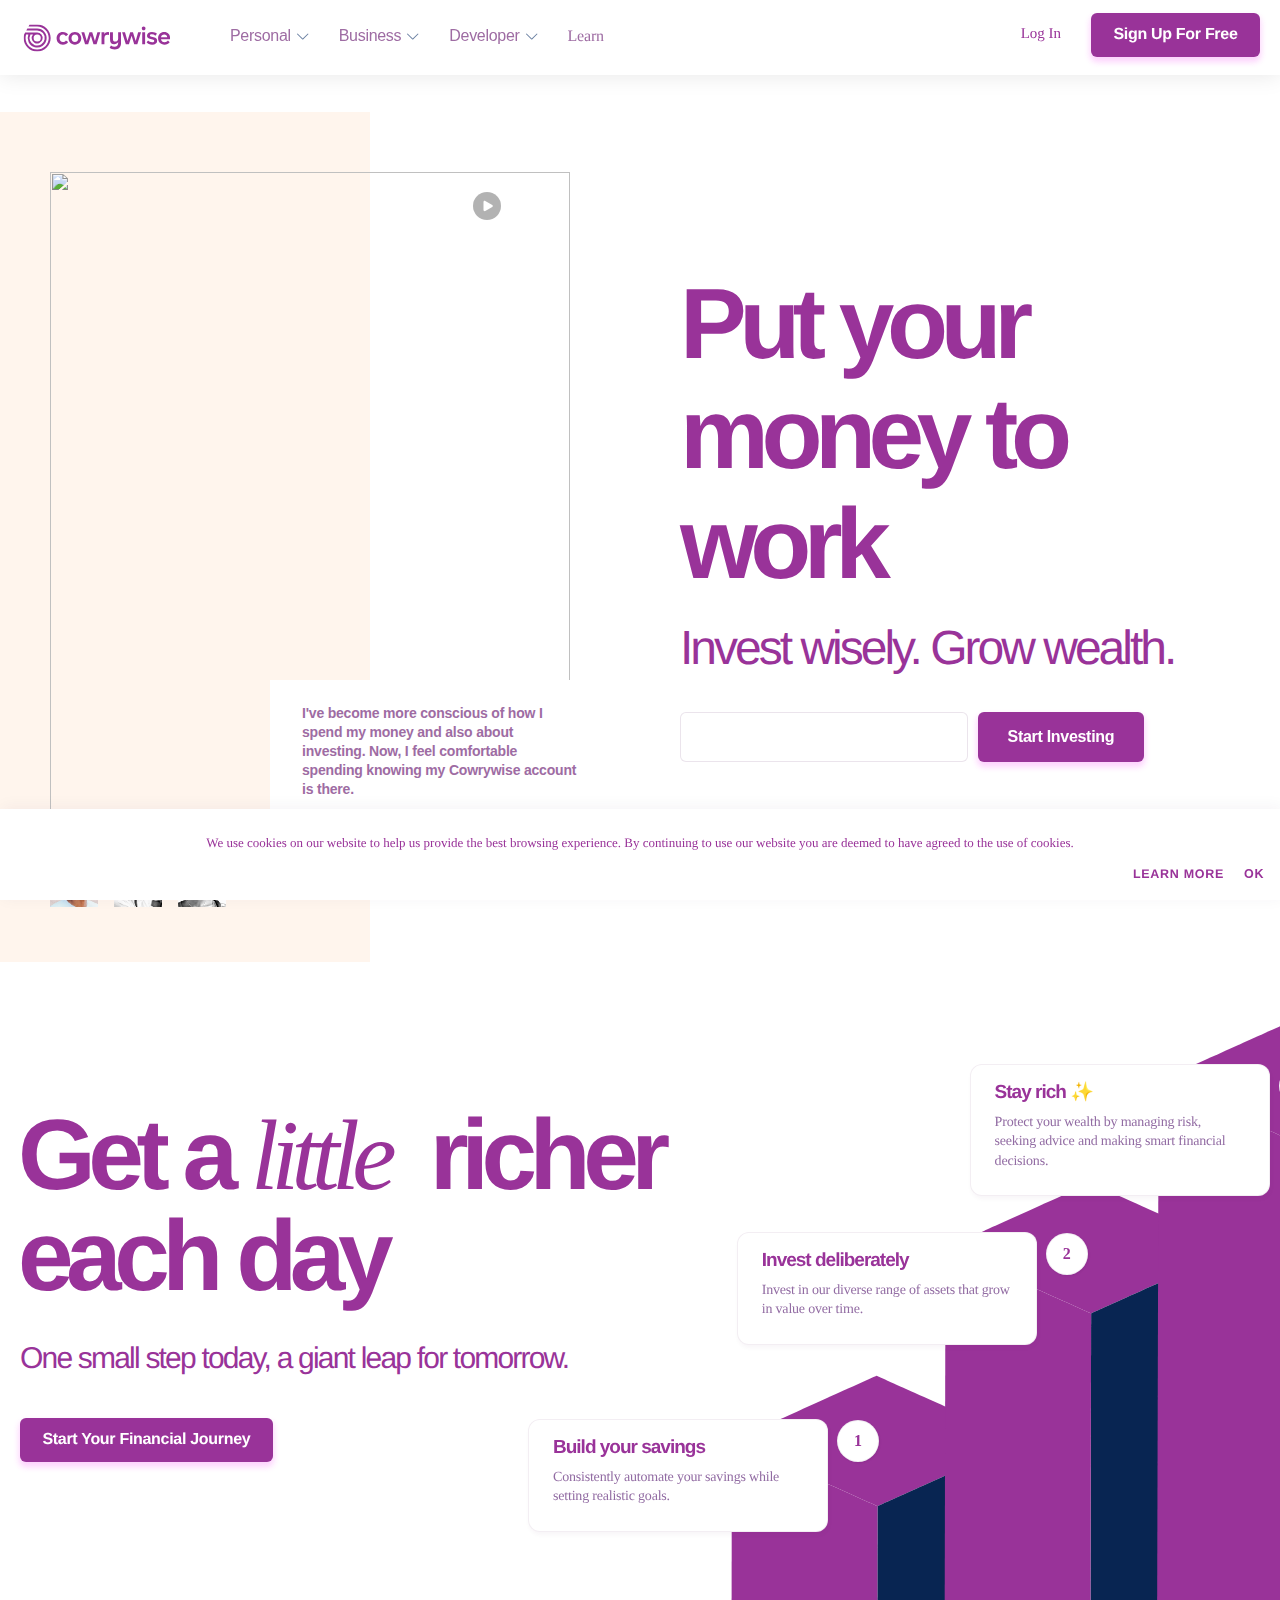
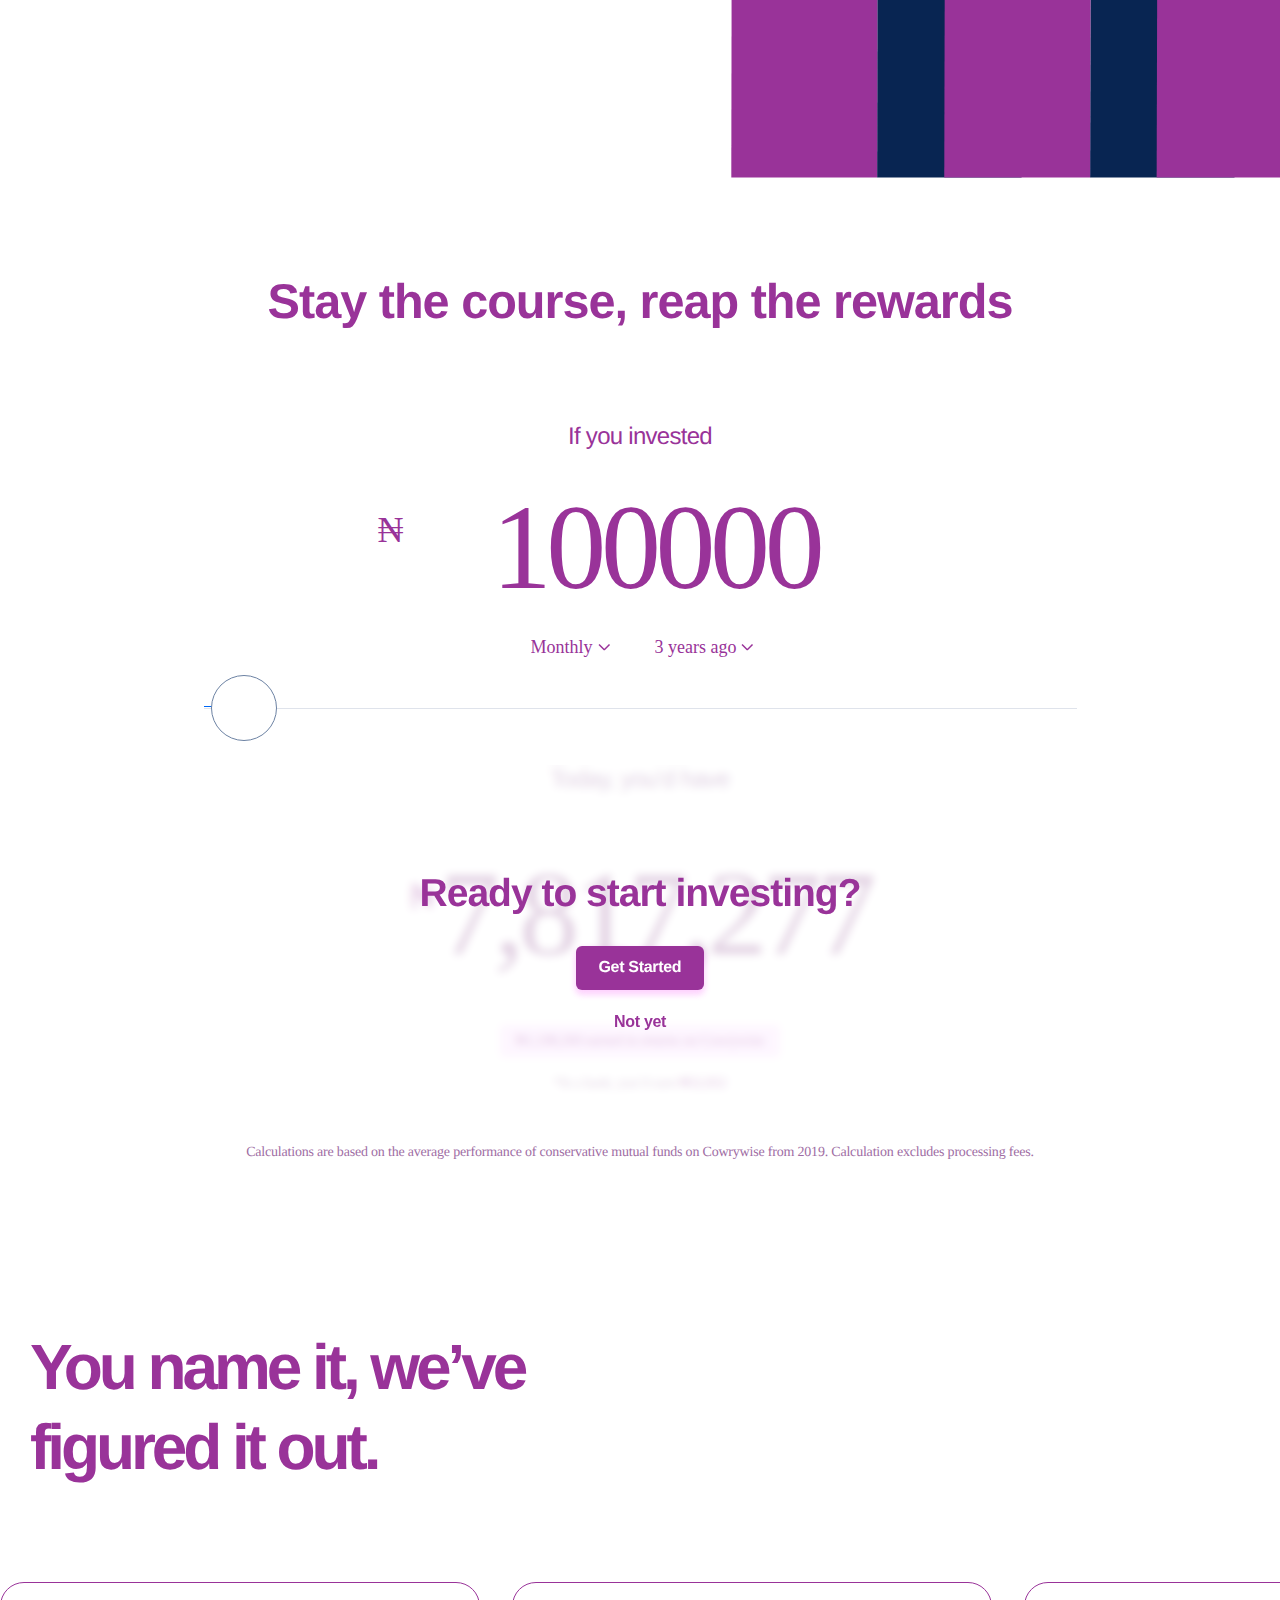
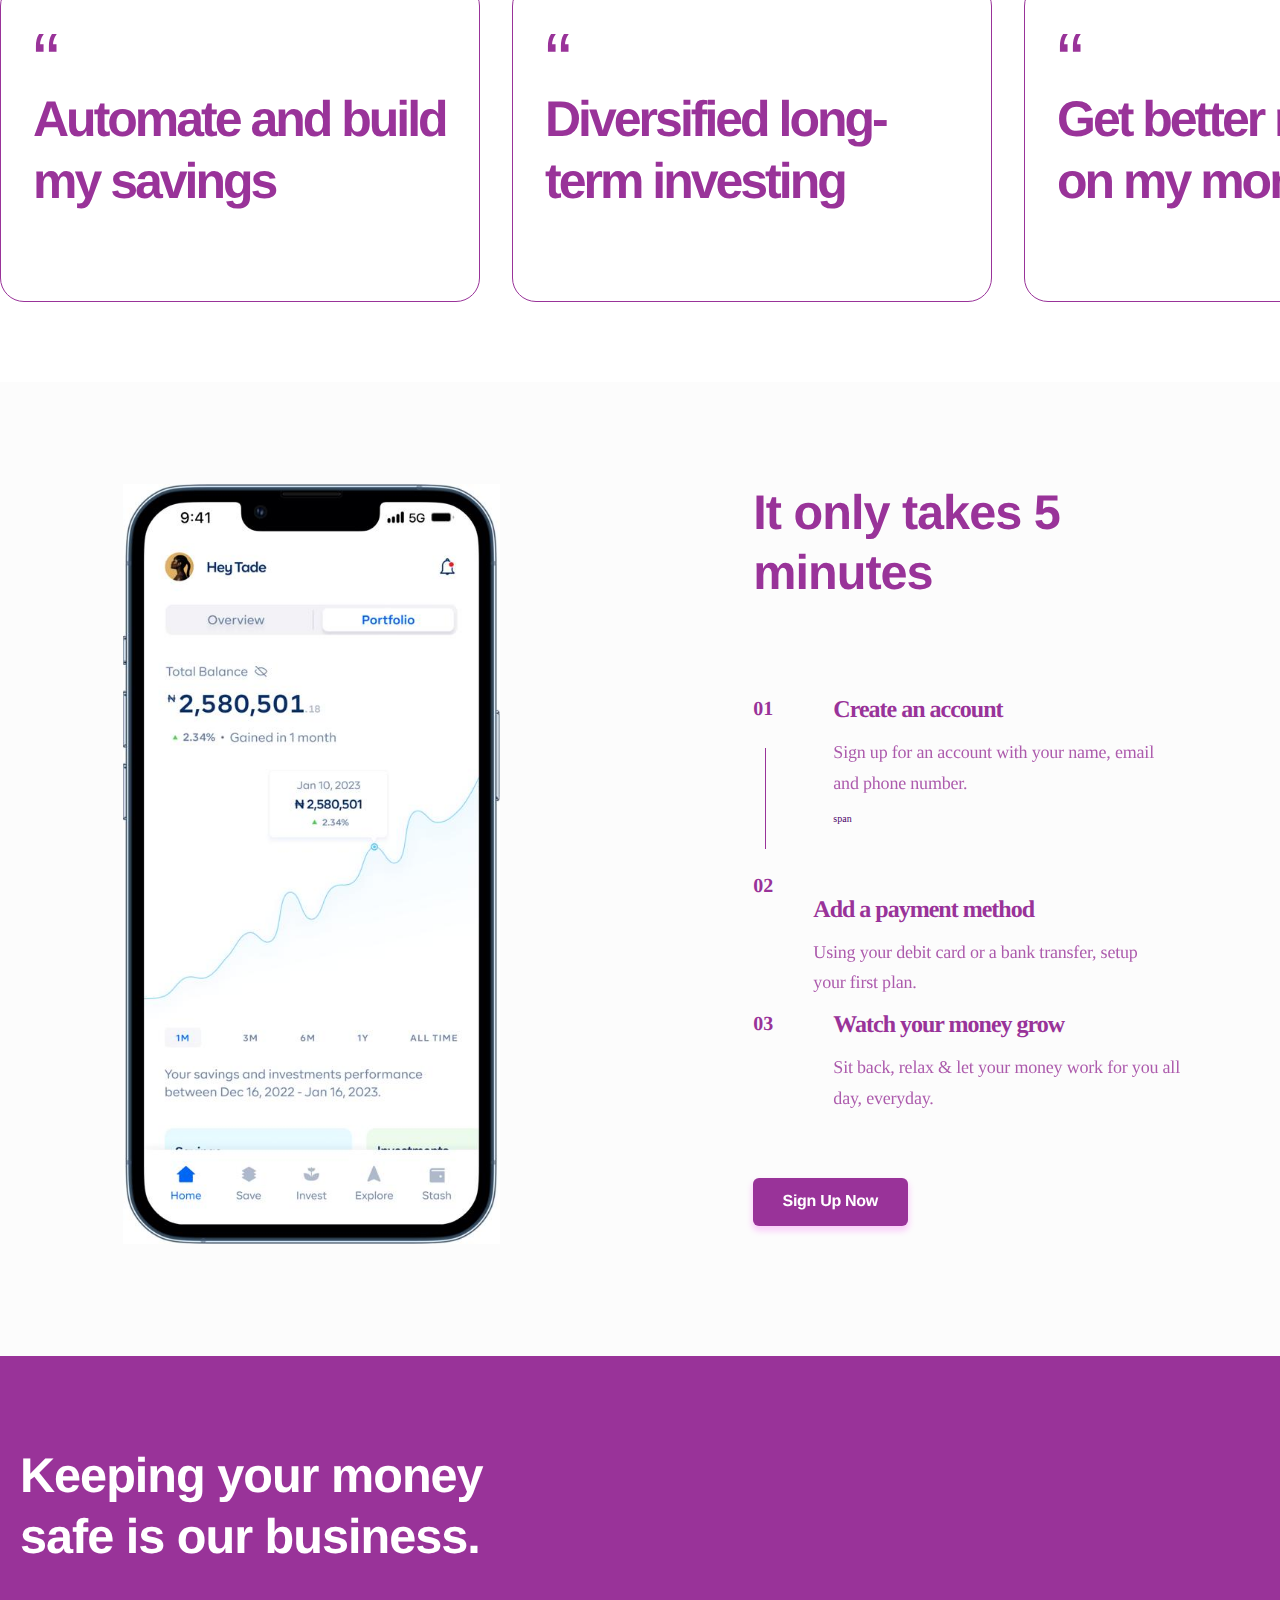
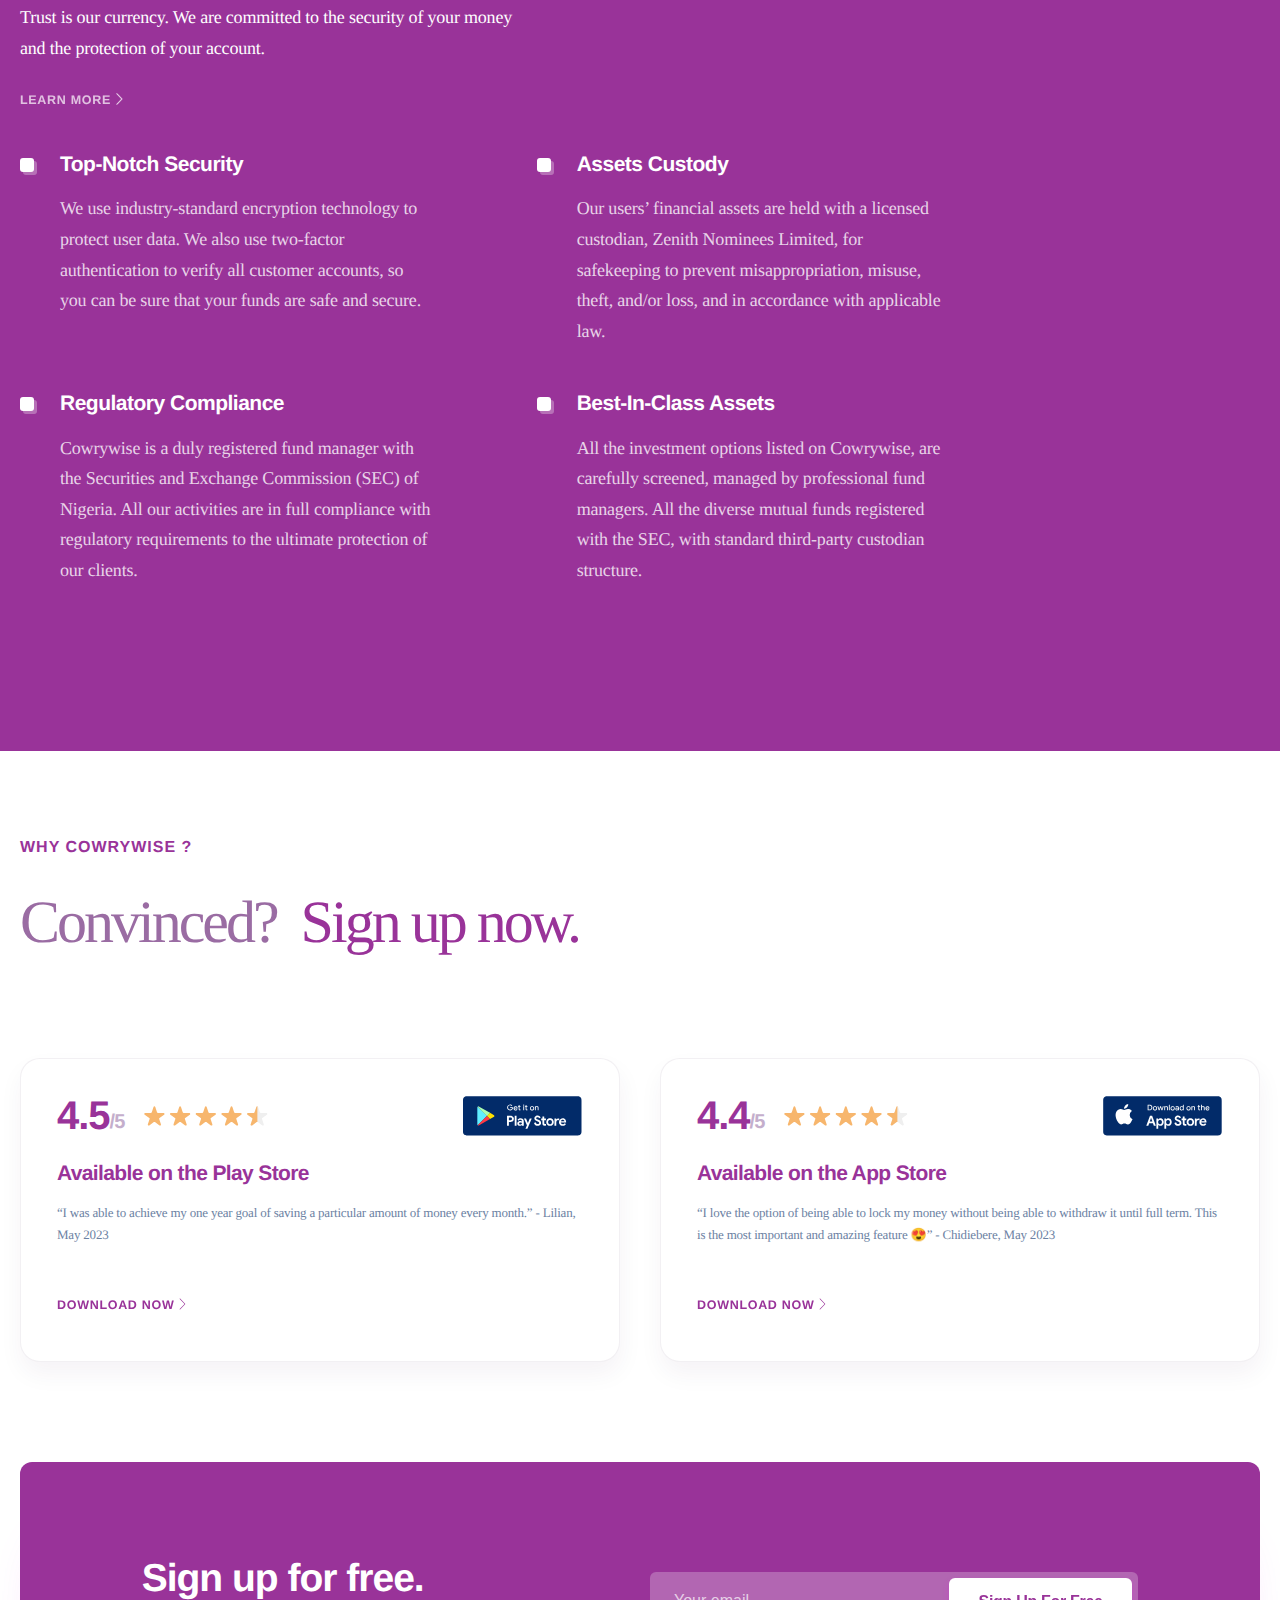
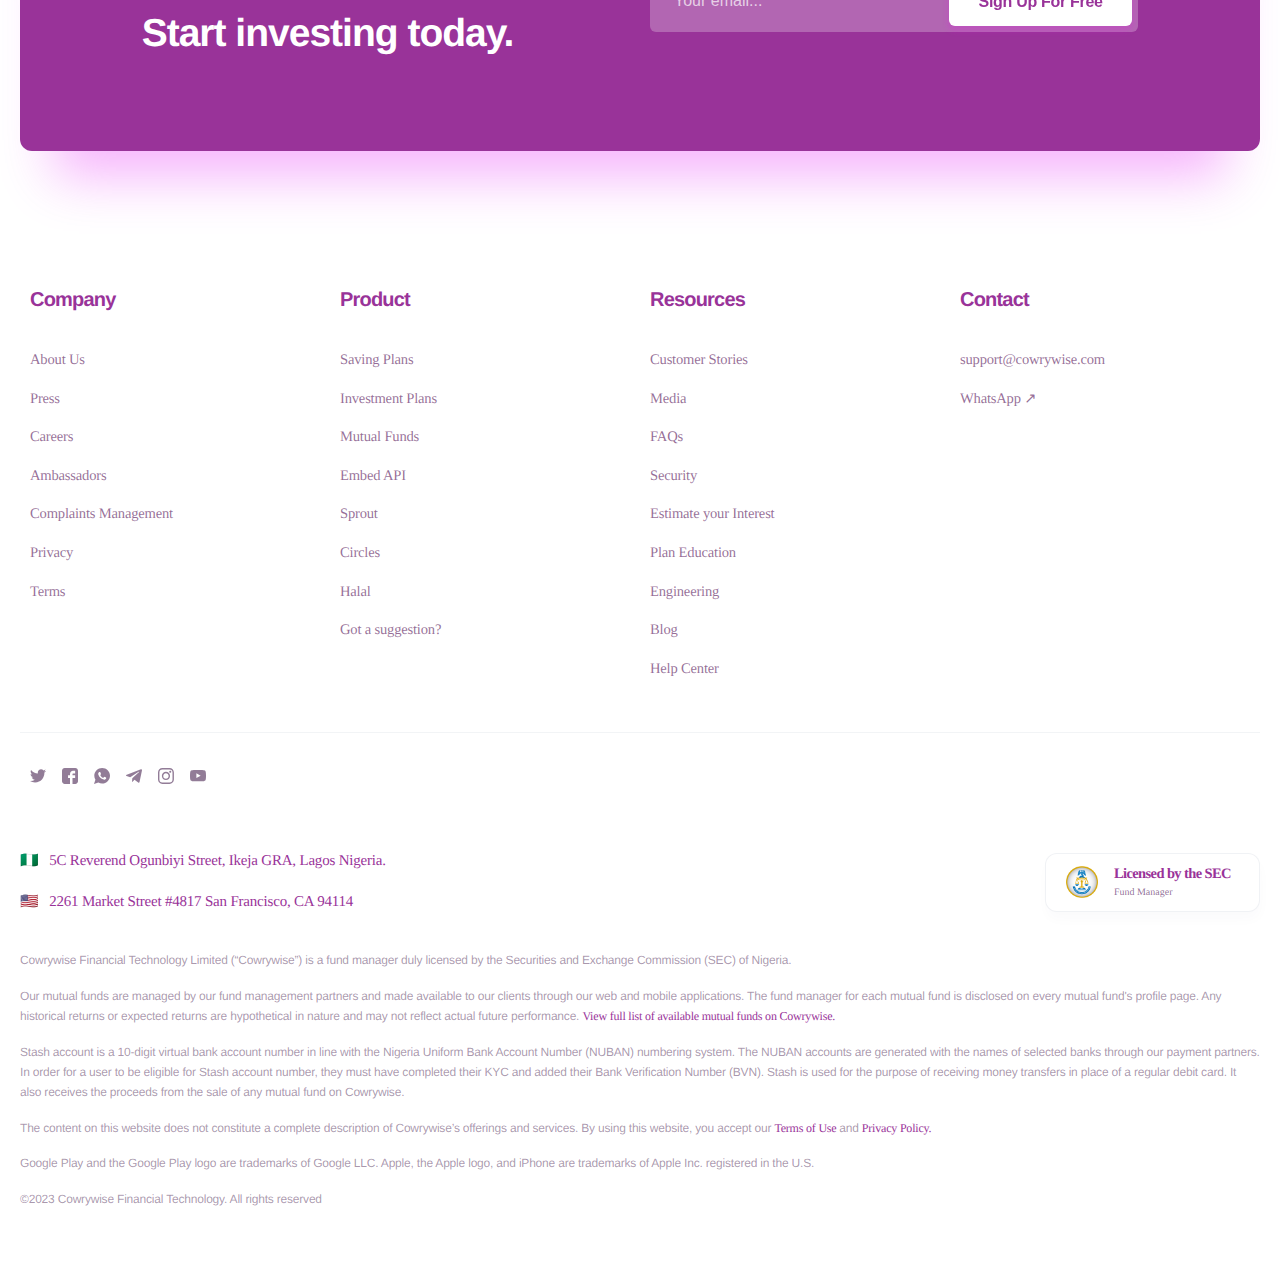
==== index.html @ c9d11324 "first commit" ====
!DOCTYPE html>
<html lang="en">
  <head>
    <title>Cowrywise Replication</title>
    <link rel="stylesheet" href="ccc.css" />
    <link rel="stylesheet" href="submit.js" />
    <meta charset="UTF-8" />
    <meta http-equiv="X-UA-Compatible" content="IE=edge" />
    <meta name="viewport" content="width=device-width, initial-scale=1.0" />
    <style data-vue-ssr-id="12ba2d00:0 317c4da3:0 e2d063cc:0">
      * {
        box-sizing: border-box;
      }
      html {
        font-family: sans-serif;
        line-height: 1.15;
        font-size: 62.5%;
        -ms-text-size-adjust: 100%;
        -webkit-text-size-adjust: 100%;
      }

      body,
      ol,
      ul {
        margin: 0;
      }
      ol,
      ul {
        padding: 0;
        list-style-type: none;
      }
      article,
      aside,
      footer,
      header,
      nav,
      section {
        display: block;
      }
      h1 {
        font-size: 2em;
        margin: 0.67em 0;
      }
      h1,
      h2,
      h3,
      h4,
      h5,
      h6,
      p,
      a,
      span,
      sup,
      input,
      option {
        color: #993399;
      }
      figcaption,
      figure,
      main {
        display: block;
      }
      figure {
        margin: 1em 40px;
      }
      hr {
        border-style: solid;
        box-sizing: content-box;
        height: 0;
        overflow: visible;
      }
      pre {
        font-family: monospace, monospace;
        font-size: 1em;
      }
      a {
        background-color: transparent;
        -webkit-text-decoration-skip: objects;
      }
      a:active,
      a:hover {
        outline-width: 0;
      }
      abbr[title] {
        border-bottom: none;
        text-decoration: underline;
        -webkit-text-decoration: underline dotted;
        text-decoration: underline dotted;
      }
      b,
      strong {
        font-weight: inherit;
        font-weight: bolder;
      }
      code,
      kbd,
      samp {
        font-family: monospace, monospace;
        font-size: 1em;
      }
      dfn {
        font-style: italic;
      }
      mark {
        background-color: #ff0;
        color: #000;
      }
      small {
        font-size: 80%;
      }
      sub,
      sup {
        font-size: 75%;
        line-height: 0;
        position: relative;
        vertical-align: baseline;
      }
      sub {
        bottom: -0.25em;
      }
      sup {
        top: -0.5em;
      }
      audio,
      video {
        display: inline-block;
      }
      audio:not([controls]) {
        display: none;
        height: 0;
      }
      img {
        border-style: none;
      }
      svg:not(:root) {
        overflow: hidden;
      }
      button,
      input,
      optgroup,
      select,
      textarea {
        font-family: sans-serif;
        font-size: 100%;
        line-height: 1.15;
        margin: 0;
      }
      button,
      input {
        overflow: visible;
      }
      button,
      select {
        text-transform: none;
      }
      [type="reset"],
      [type="submit"],
      button,
      html [type="button"] {
        -webkit-appearance: button;
      }
      [type="button"]::-moz-focus-inner,
      [type="reset"]::-moz-focus-inner,
      [type="submit"]::-moz-focus-inner,
      button::-moz-focus-inner {
        border-style: none;
        padding: 0;
      }
      [type="button"]:-moz-focusring,
      [type="reset"]:-moz-focusring,
      [type="submit"]:-moz-focusring,
      button:-moz-focusring {
        outline: 1px dotted ButtonText;
      }
      fieldset {
        border: 1px solid silver;
        margin: 0 2px;
        padding: 0.35em 0.625em 0.75em;
      }
      legend {
        box-sizing: border-box;
        color: inherit;
        display: table;
        max-width: 100%;
        padding: 0;
        white-space: normal;
      }
      progress {
        display: inline-block;
        vertical-align: baseline;
      }
      textarea {
        overflow: auto;
      }
      [type="checkbox"],
      [type="radio"] {
        box-sizing: border-box;
        padding: 0;
      }
      [type="number"]::-webkit-inner-spin-button,
      [type="number"]::-webkit-outer-spin-button {
        height: auto;
      }
      [type="search"] {
        -webkit-appearance: textfield;
        outline-offset: -2px;
      }
      [type="search"]::-webkit-search-cancel-button,
      [type="search"]::-webkit-search-decoration {
        -webkit-appearance: none;
      }
      ::-webkit-file-upload-button {
        -webkit-appearance: button;
        font: inherit;
      }
      details,
      menu {
        display: block;
      }
      summary {
        display: list-item;
      }
      canvas {
        display: inline-block;
      }
      [hidden],
      template {
        display: none;
      }
      a,
      button,
      input,
      label,
      select,
      textarea {
        -webkit-tap-highlight-color: rgba(0, 0, 0, 0);
      }
      .grid {
        box-sizing: border-box;
        width: 100%;
        display: flex;
        flex: 0 1 auto;
        flex-direction: row;
        flex-wrap: wrap;
      }
      .grid.reverse {
        flex-direction: row-reverse;
      }
      .grid.natural-height {
        align-items: flex-start;
      }
      .grid.flex-column {
        flex-direction: column;
      }
      .col {
        box-sizing: border-box;
        flex-grow: 1;
        flex-basis: 0;
        max-width: 100%;
        padding: 1rem;
      }
      .col.reverse {
        flex-direction: column-reverse;
      }
      .first {
        order: -1;
      }
      .last {
        order: 1;
      }
      .align-start {
        align-self: flex-start;
      }
      .align-end {
        align-self: flex-end;
      }
      .align-center {
        align-self: center;
      }
      .align-baseline {
        align-self: baseline;
      }
      .align-stretch {
        align-self: stretch;
      }
      .grid.no-gutters > div[class^="col-"] {
        padding: 0;
      }
      .grid.no-gutters-left > div[class^="c-"] {
        padding-left: 0 !important;
      }
      .grid.no-gutters-tbl > div[class^="c-"] {
        padding: 0 1rem 0 0;
      }
      @media screen and (max-width: 600px) {
        .grid.no-gutters-s > div[class^="c-"] {
          padding-left: 0 !important;
          padding-top: 0.5rem !important;
        }
      }
      .c,
      .col-xs {
        flex-grow: 1;
        flex-basis: 0;
        max-width: 100%;
      }
      .c,
      .col-xs,
      .col-xs-1 {
        box-sizing: border-box;
        padding: 1rem;
      }
      .col-xs-1 {
        flex-basis: 8.3333333333%;
        max-width: 8.3333333333%;
      }
      .col-xs-offset-1 {
        margin-left: 8.3333333333%;
      }
      .col-xs-2 {
        box-sizing: border-box;
        flex-basis: 16.6666666667%;
        max-width: 16.6666666667%;
        padding: 1rem;
      }
      .col-xs-offset-2 {
        margin-left: 16.6666666667%;
      }
      .col-xs-3 {
        box-sizing: border-box;
        flex-basis: 25%;
        max-width: 25%;
        padding: 1rem;
      }
      .col-xs-offset-3 {
        margin-left: 25%;
      }
      .col-xs-4 {
        box-sizing: border-box;
        flex-basis: 33.3333333333%;
        max-width: 33.3333333333%;
        padding: 1rem;
      }
      .col-xs-offset-4 {
        margin-left: 33.3333333333%;
      }
      .col-xs-5 {
        box-sizing: border-box;
        flex-basis: 41.6666666667%;
        max-width: 41.6666666667%;
        padding: 1rem;
      }
      .col-xs-offset-5 {
        margin-left: 41.6666666667%;
      }
      .col-xs-6 {
        box-sizing: border-box;
        flex-basis: 50%;
        max-width: 50%;
        padding: 1rem;
      }
      .col-xs-offset-6 {
        margin-left: 50%;
      }
      .col-xs-7 {
        box-sizing: border-box;
        flex-basis: 58.3333333333%;
        max-width: 58.3333333333%;
        padding: 1rem;
      }
      .col-xs-offset-7 {
        margin-left: 58.3333333333%;
      }
      .col-xs-8 {
        box-sizing: border-box;
        flex-basis: 66.6666666667%;
        max-width: 66.6666666667%;
        padding: 1rem;
      }
      .col-xs-offset-8 {
        margin-left: 66.6666666667%;
      }
      .col-xs-9 {
        box-sizing: border-box;
        flex-basis: 75%;
        max-width: 75%;
        padding: 1rem;
      }
      .col-xs-offset-9 {
        margin-left: 75%;
      }
      .col-xs-10 {
        box-sizing: border-box;
        flex-basis: 83.3333333333%;
        max-width: 83.3333333333%;
        padding: 1rem;
      }
      .col-xs-offset-10 {
        margin-left: 83.3333333333%;
      }
      .col-xs-11 {
        box-sizing: border-box;
        flex-basis: 91.6666666667%;
        max-width: 91.6666666667%;
        padding: 1rem;
      }
      .col-xs-offset-11 {
        margin-left: 91.6666666667%;
      }
      .col-xs-12 {
        box-sizing: border-box;
        flex-basis: 100%;
        max-width: 100%;
        padding: 1rem;
      }
      .col-xs-offset-12 {
        margin-left: 100%;
      }
      @media only screen and (min-width: 46rem) {
        .col-sm {
          flex-grow: 1;
          flex-basis: 0;
          max-width: 100%;
        }
        .col-sm,
        .col-sm-1 {
          box-sizing: border-box;
          padding: 1rem;
        }
        .col-sm-1 {
          flex-basis: 8.3333333333%;
          max-width: 8.3333333333%;
        }
        .col-sm-offset-1 {
          margin-left: 8.3333333333%;
        }
        .col-sm-2 {
          box-sizing: border-box;
          flex-basis: 16.6666666667%;
          max-width: 16.6666666667%;
          padding: 1rem;
        }
        .col-sm-offset-2 {
          margin-left: 16.6666666667%;
        }
        .col-sm-3 {
          box-sizing: border-box;
          flex-basis: 25%;
          max-width: 25%;
          padding: 1rem;
        }
        .col-sm-offset-3 {
          margin-left: 25%;
        }
        .col-sm-4 {
          box-sizing: border-box;
          flex-basis: 33.3333333333%;
          max-width: 33.3333333333%;
          padding: 1rem;
        }
        .col-sm-offset-4 {
          margin-left: 33.3333333333%;
        }
        .col-sm-5 {
          box-sizing: border-box;
          flex-basis: 41.6666666667%;
          max-width: 41.6666666667%;
          padding: 1rem;
        }
        .col-sm-offset-5 {
          margin-left: 41.6666666667%;
        }
        .col-sm-6 {
          box-sizing: border-box;
          flex-basis: 50%;
          max-width: 50%;
          padding: 1rem;
        }
        .col-sm-offset-6 {
          margin-left: 50%;
        }
        .col-sm-7 {
          box-sizing: border-box;
          flex-basis: 58.3333333333%;
          max-width: 58.3333333333%;
          padding: 1rem;
        }
        .col-sm-offset-7 {
          margin-left: 58.3333333333%;
        }
        .col-sm-8 {
          box-sizing: border-box;
          flex-basis: 66.6666666667%;
          max-width: 66.6666666667%;
          padding: 1rem;
        }
        .col-sm-offset-8 {
          margin-left: 66.6666666667%;
        }
        .col-sm-9 {
          box-sizing: border-box;
          flex-basis: 75%;
          max-width: 75%;
          padding: 1rem;
        }
        .col-sm-offset-9 {
          margin-left: 75%;
        }
        .col-sm-10 {
          box-sizing: border-box;
          flex-basis: 83.3333333333%;
          max-width: 83.3333333333%;
          padding: 1rem;
        }
        .col-sm-offset-10 {
          margin-left: 83.3333333333%;
        }
        .col-sm-11 {
          box-sizing: border-box;
          flex-basis: 91.6666666667%;
          max-width: 91.6666666667%;
          padding: 1rem;
        }
        .col-sm-offset-11 {
          margin-left: 91.6666666667%;
        }
        .col-sm-12 {
          box-sizing: border-box;
          flex-basis: 100%;
          max-width: 100%;
          padding: 1rem;
        }
        .col-sm-offset-12 {
          margin-left: 100%;
        }
        .grid.start-sm {
          justify-content: flex-start;
        }
        .grid.center-sm {
          justify-content: center;
        }
        .grid.end-sm {
          justify-content: flex-end;
        }
        .grid.top-sm {
          align-items: flex-start;
        }
        .grid.middle-sm {
          align-items: center;
        }
        .grid.bottom-sm {
          align-items: flex-end;
        }
        .grid.around-sm {
          justify-content: space-around;
        }
        .grid.between-sm {
          justify-content: space-between;
        }
        .first-sm {
          order: -1;
        }
        .last-sm {
          order: 1;
        }
      }
      @media only screen and (min-width: 65rem) {
        .col-md {
          flex-grow: 1;
          flex-basis: 0;
          max-width: 100%;
        }
        .col-md,
        .col-md-1 {
          box-sizing: border-box;
          padding: 1rem;
        }
        .col-md-1 {
          flex-basis: 8.3333333333%;
          max-width: 8.3333333333%;
        }
        .col-md-offset-1 {
          margin-left: 8.3333333333%;
        }
        .col-md-2 {
          box-sizing: border-box;
          flex-basis: 16.6666666667%;
          max-width: 16.6666666667%;
          padding: 1rem;
        }
        .col-md-offset-2 {
          margin-left: 16.6666666667%;
        }
        .col-md-3 {
          box-sizing: border-box;
          flex-basis: 25%;
          max-width: 25%;
          padding: 1rem;
        }
        .col-md-offset-3 {
          margin-left: 25%;
        }
        .col-md-4 {
          box-sizing: border-box;
          flex-basis: 33.3333333333%;
          max-width: 33.3333333333%;
          padding: 1rem;
        }
        .col-md-offset-4 {
          margin-left: 33.3333333333%;
        }
        .col-md-5 {
          box-sizing: border-box;
          flex-basis: 41.6666666667%;
          max-width: 41.6666666667%;
          padding: 1rem;
        }
        .col-md-offset-5 {
          margin-left: 41.6666666667%;
        }
        .col-md-6 {
          box-sizing: border-box;
          flex-basis: 50%;
          max-width: 50%;
          padding: 1rem;
        }
        .col-md-offset-6 {
          margin-left: 50%;
        }
        .col-md-7 {
          box-sizing: border-box;
          flex-basis: 58.3333333333%;
          max-width: 58.3333333333%;
          padding: 1rem;
        }
        .col-md-offset-7 {
          margin-left: 58.3333333333%;
        }
        .col-md-8 {
          box-sizing: border-box;
          flex-basis: 66.6666666667%;
          max-width: 66.6666666667%;
          padding: 1rem;
        }
        .col-md-offset-8 {
          margin-left: 66.6666666667%;
        }
        .col-md-9 {
          box-sizing: border-box;
          flex-basis: 75%;
          max-width: 75%;
          padding: 1rem;
        }
        .col-md-offset-9 {
          margin-left: 75%;
        }
        .col-md-10 {
          box-sizing: border-box;
          flex-basis: 83.3333333333%;
          max-width: 83.3333333333%;
          padding: 1rem;
        }
        .col-md-offset-10 {
          margin-left: 83.3333333333%;
        }
        .col-md-11 {
          box-sizing: border-box;
          flex-basis: 91.6666666667%;
          max-width: 91.6666666667%;
          padding: 1rem;
        }
        .col-md-offset-11 {
          margin-left: 91.6666666667%;
        }
        .col-md-12 {
          box-sizing: border-box;
          flex-basis: 100%;
          max-width: 100%;
          padding: 1rem;
        }
        .col-md-offset-12 {
          margin-left: 100%;
        }
        .grid.start-md {
          justify-content: flex-start;
        }
        .grid.center-md {
          justify-content: center;
        }
        .grid.end-md {
          justify-content: flex-end;
        }
        .grid.top-md {
          align-items: flex-start;
        }
        .grid.middle-md {
          align-items: center;
        }
        .grid.bottom-md {
          align-items: flex-end;
        }
        .grid.around-md {
          justify-content: space-around;
        }
        .grid.between-md {
          justify-content: space-between;
        }
        .first-md {
          order: -1;
        }
        .last-md {
          order: 1;
        }
      }
      @media only screen and (min-width: 91rem) {
        .col-lg {
          flex-grow: 1;
          flex-basis: 0;
          max-width: 100%;
        }
        .col-lg,
        .col-lg-1 {
          box-sizing: border-box;
          padding: 1rem;
        }
        .col-lg-1 {
          flex-basis: 8.3333333333%;
          max-width: 8.3333333333%;
        }
        .col-lg-offset-1 {
          margin-left: 8.3333333333%;
        }
        .col-lg-2 {
          box-sizing: border-box;
          flex-basis: 16.6666666667%;
          max-width: 16.6666666667%;
          padding: 1rem;
        }
        .col-lg-offset-2 {
          margin-left: 16.6666666667%;
        }
        .col-lg-3 {
          box-sizing: border-box;
          flex-basis: 25%;
          max-width: 25%;
          padding: 1rem;
        }
        .col-lg-offset-3 {
          margin-left: 25%;
        }
        .col-lg-4 {
          box-sizing: border-box;
          flex-basis: 33.3333333333%;
          max-width: 33.3333333333%;
          padding: 1rem;
        }
        .col-lg-offset-4 {
          margin-left: 33.3333333333%;
        }
        .col-lg-5 {
          box-sizing: border-box;
          flex-basis: 41.6666666667%;
          max-width: 41.6666666667%;
          padding: 1rem;
        }
        .col-lg-offset-5 {
          margin-left: 41.6666666667%;
        }
        .col-lg-6 {
          box-sizing: border-box;
          flex-basis: 50%;
          max-width: 50%;
          padding: 1rem;
        }
        .col-lg-offset-6 {
          margin-left: 50%;
        }
        .col-lg-7 {
          box-sizing: border-box;
          flex-basis: 58.3333333333%;
          max-width: 58.3333333333%;
          padding: 1rem;
        }
        .col-lg-offset-7 {
          margin-left: 58.3333333333%;
        }
        .col-lg-8 {
          box-sizing: border-box;
          flex-basis: 66.6666666667%;
          max-width: 66.6666666667%;
          padding: 1rem;
        }
        .col-lg-offset-8 {
          margin-left: 66.6666666667%;
        }
        .col-lg-9 {
          box-sizing: border-box;
          flex-basis: 75%;
          max-width: 75%;
          padding: 1rem;
        }
        .col-lg-offset-9 {
          margin-left: 75%;
        }
        .col-lg-10 {
          box-sizing: border-box;
          flex-basis: 83.3333333333%;
          max-width: 83.3333333333%;
          padding: 1rem;
        }
        .col-lg-offset-10 {
          margin-left: 83.3333333333%;
        }
        .col-lg-11 {
          box-sizing: border-box;
          flex-basis: 91.6666666667%;
          max-width: 91.6666666667%;
          padding: 1rem;
        }
        .col-lg-offset-11 {
          margin-left: 91.6666666667%;
        }
        .col-lg-12 {
          box-sizing: border-box;
          flex-basis: 100%;
          max-width: 100%;
          padding: 1rem;
        }
        .col-lg-offset-12 {
          margin-left: 100%;
        }
        .grid.start-lg {
          justify-content: flex-start;
        }
        .grid.center-lg {
          justify-content: center;
        }
        .grid.end-lg {
          justify-content: flex-end;
        }
        .grid.top-lg {
          align-items: flex-start;
        }
        .grid.middle-lg {
          align-items: center;
        }
        .grid.bottom-lg {
          align-items: flex-end;
        }
        .grid.around-lg {
          justify-content: space-around;
        }
        .grid.between-lg {
          justify-content: space-between;
        }
        .first-lg {
          order: -1;
        }
        .last-lg {
          order: 1;
        }
      }
      @media only screen and (min-width: 121rem) {
        .col-xl {
          flex-grow: 1;
          flex-basis: 0;
          max-width: 100%;
        }
        .col-xl,
        .col-xl-1 {
          box-sizing: border-box;
          padding: 1rem;
        }
        .col-xl-1 {
          flex-basis: 8.3333333333%;
          max-width: 8.3333333333%;
        }
        .col-xl-offset-1 {
          margin-left: 8.3333333333%;
        }
        .col-xl-2 {
          box-sizing: border-box;
          flex-basis: 16.6666666667%;
          max-width: 16.6666666667%;
          padding: 1rem;
        }
        .col-xl-offset-2 {
          margin-left: 16.6666666667%;
        }
        .col-xl-3 {
          box-sizing: border-box;
          flex-basis: 25%;
          max-width: 25%;
          padding: 1rem;
        }
        .col-xl-offset-3 {
          margin-left: 25%;
        }
        .col-xl-4 {
          box-sizing: border-box;
          flex-basis: 33.3333333333%;
          max-width: 33.3333333333%;
          padding: 1rem;
        }
        .col-xl-offset-4 {
          margin-left: 33.3333333333%;
        }
        .col-xl-5 {
          box-sizing: border-box;
          flex-basis: 41.6666666667%;
          max-width: 41.6666666667%;
          padding: 1rem;
        }
        .col-xl-offset-5 {
          margin-left: 41.6666666667%;
        }
        .col-xl-6 {
          box-sizing: border-box;
          flex-basis: 50%;
          max-width: 50%;
          padding: 1rem;
        }
        .col-xl-offset-6 {
          margin-left: 50%;
        }
        .col-xl-7 {
          box-sizing: border-box;
          flex-basis: 58.3333333333%;
          max-width: 58.3333333333%;
          padding: 1rem;
        }
        .col-xl-offset-7 {
          margin-left: 58.3333333333%;
        }
        .col-xl-8 {
          box-sizing: border-box;
          flex-basis: 66.6666666667%;
          max-width: 66.6666666667%;
          padding: 1rem;
        }
        .col-xl-offset-8 {
          margin-left: 66.6666666667%;
        }
        .col-xl-9 {
          box-sizing: border-box;
          flex-basis: 75%;
          max-width: 75%;
          padding: 1rem;
        }
        .col-xl-offset-9 {
          margin-left: 75%;
        }
        .col-xl-10 {
          box-sizing: border-box;
          flex-basis: 83.3333333333%;
          max-width: 83.3333333333%;
          padding: 1rem;
        }
        .col-xl-offset-10 {
          margin-left: 83.3333333333%;
        }
        .col-xl-11 {
          box-sizing: border-box;
          flex-basis: 91.6666666667%;
          max-width: 91.6666666667%;
          padding: 1rem;
        }
        .col-xl-offset-11 {
          margin-left: 91.6666666667%;
        }
        .col-xl-12 {
          box-sizing: border-box;
          flex-basis: 100%;
          max-width: 100%;
          padding: 1rem;
        }
        .col-xl-offset-12 {
          margin-left: 100%;
        }
        .grid.start-xl {
          justify-content: flex-start;
        }
        .grid.center-xl {
          justify-content: center;
        }
        .grid.end-xl {
          justify-content: flex-end;
        }
        .grid.top-xl {
          align-items: flex-start;
        }
        .grid.middle-xl {
          align-items: center;
        }
        .grid.bottom-xl {
          align-items: flex-end;
        }
        .grid.around-xl {
          justify-content: space-around;
        }
        .grid.between-xl {
          justify-content: space-between;
        }
        .first-xl {
          order: -1;
        }
        .last-xl {
          order: 1;
        }
      }
      .col-gutter-lr {
        padding: 0 1rem;
      }
      .col-no-gutter {
        padding: 0;
      }
      .c-xs {
        flex-grow: 1;
        flex-basis: 0;
        max-width: 100%;
      }
      .c-xs,
      .c-xs-1 {
        box-sizing: border-box;
        padding: 1rem;
      }
      .c-xs-1 {
        flex-basis: 8.3333333333%;
        max-width: 8.3333333333%;
      }
      .c-xs-offset-1 {
        margin-left: 8.3333333333%;
      }
      .c-xs-2 {
        box-sizing: border-box;
        flex-basis: 16.6666666667%;
        max-width: 16.6666666667%;
        padding: 1rem;
      }
      .c-xs-offset-2 {
        margin-left: 16.6666666667%;
      }
      .c-xs-3 {
        box-sizing: border-box;
        flex-basis: 25%;
        max-width: 25%;
        padding: 1rem;
      }
      .c-xs-offset-3 {
        margin-left: 25%;
      }
      .c-xs-4 {
        box-sizing: border-box;
        flex-basis: 33.3333333333%;
        max-width: 33.3333333333%;
        padding: 1rem;
      }
      .c-xs-offset-4 {
        margin-left: 33.3333333333%;
      }
      .c-xs-5 {
        box-sizing: border-box;
        flex-basis: 41.6666666667%;
        max-width: 41.6666666667%;
        padding: 1rem;
      }
      .c-xs-offset-5 {
        margin-left: 41.6666666667%;
      }
      .c-xs-6 {
        box-sizing: border-box;
        flex-basis: 50%;
        max-width: 50%;
        padding: 1rem;
      }
      .c-xs-offset-6 {
        margin-left: 50%;
      }
      .c-xs-7 {
        box-sizing: border-box;
        flex-basis: 58.3333333333%;
        max-width: 58.3333333333%;
        padding: 1rem;
      }
      .c-xs-offset-7 {
        margin-left: 58.3333333333%;
      }
      .c-xs-8 {
        box-sizing: border-box;
        flex-basis: 66.6666666667%;
        max-width: 66.6666666667%;
        padding: 1rem;
      }
      .c-xs-offset-8 {
        margin-left: 66.6666666667%;
      }
      .c-xs-9 {
        box-sizing: border-box;
        flex-basis: 75%;
        max-width: 75%;
        padding: 1rem;
      }
      .c-xs-offset-9 {
        margin-left: 75%;
      }
      .c-xs-10 {
        box-sizing: border-box;
        flex-basis: 83.3333333333%;
        max-width: 83.3333333333%;
        padding: 1rem;
      }
      .c-xs-offset-10 {
        margin-left: 83.3333333333%;
      }
      .c-xs-11 {
        box-sizing: border-box;
        flex-basis: 91.6666666667%;
        max-width: 91.6666666667%;
        padding: 1rem;
      }
      .c-xs-offset-11 {
        margin-left: 91.6666666667%;
      }
      .c-xs-12 {
        box-sizing: border-box;
        flex-basis: 100%;
        max-width: 100%;
        padding: 1rem;
      }
      .c-xs-offset-12 {
        margin-left: 100%;
      }
      .grid.start-xs {
        justify-content: flex-start;
      }
      .grid.center-xs {
        justify-content: center;
      }
      .grid.end-xs {
        justify-content: flex-end;
      }
      .grid.top-xs {
        align-items: flex-start;
      }
      .grid.middle-xs {
        align-items: center;
      }
      .grid.bottom-xs {
        align-items: flex-end;
      }
      .grid.around-xs {
        justify-content: space-around;
      }
      .grid.between-xs {
        justify-content: space-between;
      }
      .first-xs {
        order: -1;
      }
      .last-xs {
        order: 1;
      }
      @media only screen and (min-width: 46rem) {
        .c-sm {
          flex-grow: 1;
          flex-basis: 0;
          max-width: 100%;
        }
        .c-sm,
        .c-sm-1 {
          box-sizing: border-box;
          padding: 1rem;
        }
        .c-sm-1 {
          flex-basis: 8.3333333333%;
          max-width: 8.3333333333%;
        }
        .c-sm-offset-1 {
          margin-left: 8.3333333333%;
        }
        .c-sm-2 {
          box-sizing: border-box;
          flex-basis: 16.6666666667%;
          max-width: 16.6666666667%;
          padding: 1rem;
        }
        .c-sm-offset-2 {
          margin-left: 16.6666666667%;
        }
        .c-sm-3 {
          box-sizing: border-box;
          flex-basis: 25%;
          max-width: 25%;
          padding: 1rem;
        }
        .c-sm-offset-3 {
          margin-left: 25%;
        }
        .c-sm-4 {
          box-sizing: border-box;
          flex-basis: 33.3333333333%;
          max-width: 33.3333333333%;
          padding: 1rem;
        }
        .c-sm-offset-4 {
          margin-left: 33.3333333333%;
        }
        .c-sm-5 {
          box-sizing: border-box;
          flex-basis: 41.6666666667%;
          max-width: 41.6666666667%;
          padding: 1rem;
        }
        .c-sm-offset-5 {
          margin-left: 41.6666666667%;
        }
        .c-sm-6 {
          box-sizing: border-box;
          flex-basis: 50%;
          max-width: 50%;
          padding: 1rem;
        }
        .c-sm-offset-6 {
          margin-left: 50%;
        }
        .c-sm-7 {
          box-sizing: border-box;
          flex-basis: 58.3333333333%;
          max-width: 58.3333333333%;
          padding: 1rem;
        }
        .c-sm-offset-7 {
          margin-left: 58.3333333333%;
        }
        .c-sm-8 {
          box-sizing: border-box;
          flex-basis: 66.6666666667%;
          max-width: 66.6666666667%;
          padding: 1rem;
        }
        .c-sm-offset-8 {
          margin-left: 66.6666666667%;
        }
        .c-sm-9 {
          box-sizing: border-box;
          flex-basis: 75%;
          max-width: 75%;
          padding: 1rem;
        }
        .c-sm-offset-9 {
          margin-left: 75%;
        }
        .c-sm-10 {
          box-sizing: border-box;
          flex-basis: 83.3333333333%;
          max-width: 83.3333333333%;
          padding: 1rem;
        }
        .c-sm-offset-10 {
          margin-left: 83.3333333333%;
        }
        .c-sm-11 {
          box-sizing: border-box;
          flex-basis: 91.6666666667%;
          max-width: 91.6666666667%;
          padding: 1rem;
        }
        .c-sm-offset-11 {
          margin-left: 91.6666666667%;
        }
        .c-sm-12 {
          box-sizing: border-box;
          flex-basis: 100%;
          max-width: 100%;
          padding: 1rem;
        }
        .c-sm-offset-12 {
          margin-left: 100%;
        }
        .grid.start-sm {
          justify-content: flex-start;
        }
        .grid.center-sm {
          justify-content: center;
        }
        .grid.end-sm {
          justify-content: flex-end;
        }
        .grid.top-sm {
          align-items: flex-start;
        }
        .grid.middle-sm {
          align-items: center;
        }
        .grid.bottom-sm {
          align-items: flex-end;
        }
        .grid.around-sm {
          justify-content: space-around;
        }
        .grid.between-sm {
          justify-content: space-between;
        }
        .first-sm {
          order: -1;
        }
        .last-sm {
          order: 1;
        }
      }
      @media only screen and (min-width: 65rem) {
        .c-md {
          flex-grow: 1;
          flex-basis: 0;
          max-width: 100%;
        }
        .c-md,
        .c-md-1 {
          box-sizing: border-box;
          padding: 1rem;
        }
        .c-md-1 {
          flex-basis: 8.3333333333%;
          max-width: 8.3333333333%;
        }
        .c-md-offset-1 {
          margin-left: 8.3333333333%;
        }
        .c-md-2 {
          box-sizing: border-box;
          flex-basis: 16.6666666667%;
          max-width: 16.6666666667%;
          padding: 1rem;
        }
        .c-md-offset-2 {
          margin-left: 16.6666666667%;
        }
        .c-md-3 {
          box-sizing: border-box;
          flex-basis: 25%;
          max-width: 25%;
          padding: 1rem;
        }
        .c-md-offset-3 {
          margin-left: 25%;
        }
        .c-md-4 {
          box-sizing: border-box;
          flex-basis: 33.3333333333%;
          max-width: 33.3333333333%;
          padding: 1rem;
        }
        .c-md-offset-4 {
          margin-left: 33.3333333333%;
        }
        .c-md-5 {
          box-sizing: border-box;
          flex-basis: 41.6666666667%;
          max-width: 41.6666666667%;
          padding: 1rem;
        }
        .c-md-offset-5 {
          margin-left: 41.6666666667%;
        }
        .c-md-6 {
          box-sizing: border-box;
          flex-basis: 50%;
          max-width: 50%;
          padding: 1rem;
        }
        .c-md-offset-6 {
          margin-left: 50%;
        }
        .c-md-7 {
          box-sizing: border-box;
          flex-basis: 58.3333333333%;
          max-width: 58.3333333333%;
          padding: 1rem;
        }
        .c-md-offset-7 {
          margin-left: 58.3333333333%;
        }
        .c-md-8 {
          box-sizing: border-box;
          flex-basis: 66.6666666667%;
          max-width: 66.6666666667%;
          padding: 1rem;
        }
        .c-md-offset-8 {
          margin-left: 66.6666666667%;
        }
        .c-md-9 {
          box-sizing: border-box;
          flex-basis: 75%;
          max-width: 75%;
          padding: 1rem;
        }
        .c-md-offset-9 {
          margin-left: 75%;
        }
        .c-md-10 {
          box-sizing: border-box;
          flex-basis: 83.3333333333%;
          max-width: 83.3333333333%;
          padding: 1rem;
        }
        .c-md-offset-10 {
          margin-left: 83.3333333333%;
        }
        .c-md-11 {
          box-sizing: border-box;
          flex-basis: 91.6666666667%;
          max-width: 91.6666666667%;
          padding: 1rem;
        }
        .c-md-offset-11 {
          margin-left: 91.6666666667%;
        }
        .c-md-12 {
          box-sizing: border-box;
          flex-basis: 100%;
          max-width: 100%;
          padding: 1rem;
        }
        .c-md-offset-12 {
          margin-left: 100%;
        }
        .grid.start-md {
          justify-content: flex-start;
        }
        .grid.center-md {
          justify-content: center;
        }
        .grid.end-md {
          justify-content: flex-end;
        }
        .grid.top-md {
          align-items: flex-start;
        }
        .grid.middle-md {
          align-items: center;
        }
        .grid.bottom-md {
          align-items: flex-end;
        }
        .grid.around-md {
          justify-content: space-around;
        }
        .grid.between-md {
          justify-content: space-between;
        }
        .first-md {
          order: -1;
        }
        .last-md {
          order: 1;
        }
      }
      @media only screen and (min-width: 91rem) {
        .c-lg {
          flex-grow: 1;
          flex-basis: 0;
          max-width: 100%;
        }
        .c-lg,
        .c-lg-1 {
          box-sizing: border-box;
          padding: 1rem;
        }
        .c-lg-1 {
          flex-basis: 8.3333333333%;
          max-width: 8.3333333333%;
        }
        .c-lg-offset-1 {
          margin-left: 8.3333333333%;
        }
        .c-lg-2 {
          box-sizing: border-box;
          flex-basis: 16.6666666667%;
          max-width: 16.6666666667%;
          padding: 1rem;
        }
        .c-lg-offset-2 {
          margin-left: 16.6666666667%;
        }
        .c-lg-3 {
          box-sizing: border-box;
          flex-basis: 25%;
          max-width: 25%;
          padding: 1rem;
        }
        .c-lg-offset-3 {
          margin-left: 25%;
        }
        .c-lg-4 {
          box-sizing: border-box;
          flex-basis: 33.3333333333%;
          max-width: 33.3333333333%;
          padding: 1rem;
        }
        .c-lg-offset-4 {
          margin-left: 33.3333333333%;
        }
        .c-lg-5 {
          box-sizing: border-box;
          flex-basis: 41.6666666667%;
          max-width: 41.6666666667%;
          padding: 1rem;
        }
        .c-lg-offset-5 {
          margin-left: 41.6666666667%;
        }
        .c-lg-6 {
          box-sizing: border-box;
          flex-basis: 50%;
          max-width: 50%;
          padding: 1rem;
        }
        .c-lg-offset-6 {
          margin-left: 50%;
        }
        .c-lg-7 {
          box-sizing: border-box;
          flex-basis: 58.3333333333%;
          max-width: 58.3333333333%;
          padding: 1rem;
        }
        .c-lg-offset-7 {
          margin-left: 58.3333333333%;
        }
        .c-lg-8 {
          box-sizing: border-box;
          flex-basis: 66.6666666667%;
          max-width: 66.6666666667%;
          padding: 1rem;
        }
        .c-lg-offset-8 {
          margin-left: 66.6666666667%;
        }
        .c-lg-9 {
          box-sizing: border-box;
          flex-basis: 75%;
          max-width: 75%;
          padding: 1rem;
        }
        .c-lg-offset-9 {
          margin-left: 75%;
        }
        .c-lg-10 {
          box-sizing: border-box;
          flex-basis: 83.3333333333%;
          max-width: 83.3333333333%;
          padding: 1rem;
        }
        .c-lg-offset-10 {
          margin-left: 83.3333333333%;
        }
        .c-lg-11 {
          box-sizing: border-box;
          flex-basis: 91.6666666667%;
          max-width: 91.6666666667%;
          padding: 1rem;
        }
        .c-lg-offset-11 {
          margin-left: 91.6666666667%;
        }
        .c-lg-12 {
          box-sizing: border-box;
          flex-basis: 100%;
          max-width: 100%;
          padding: 1rem;
        }
        .c-lg-offset-12 {
          margin-left: 100%;
        }
        .grid.start-lg {
          justify-content: flex-start;
        }
        .grid.center-lg {
          justify-content: center;
        }
        .grid.end-lg {
          justify-content: flex-end;
        }
        .grid.top-lg {
          align-items: flex-start;
        }
        .grid.middle-lg {
          align-items: center;
        }
        .grid.bottom-lg {
          align-items: flex-end;
        }
        .grid.around-lg {
          justify-content: space-around;
        }
        .grid.between-lg {
          justify-content: space-between;
        }
        .first-lg {
          order: -1;
        }
        .last-lg {
          order: 1;
        }
      }
      @media only screen and (min-width: 121rem) {
        .c-xl {
          flex-grow: 1;
          flex-basis: 0;
          max-width: 100%;
        }
        .c-xl,
        .c-xl-1 {
          box-sizing: border-box;
          padding: 1rem;
        }
        .c-xl-1 {
          flex-basis: 8.3333333333%;
          max-width: 8.3333333333%;
        }
        .c-xl-offset-1 {
          margin-left: 8.3333333333%;
        }
        .c-xl-2 {
          box-sizing: border-box;
          flex-basis: 16.6666666667%;
          max-width: 16.6666666667%;
          padding: 1rem;
        }
        .c-xl-offset-2 {
          margin-left: 16.6666666667%;
        }
        .c-xl-3 {
          box-sizing: border-box;
          flex-basis: 25%;
          max-width: 25%;
          padding: 1rem;
        }
        .c-xl-offset-3 {
          margin-left: 25%;
        }
        .c-xl-4 {
          box-sizing: border-box;
          flex-basis: 33.3333333333%;
          max-width: 33.3333333333%;
          padding: 1rem;
        }
        .c-xl-offset-4 {
          margin-left: 33.3333333333%;
        }
        .c-xl-5 {
          box-sizing: border-box;
          flex-basis: 41.6666666667%;
          max-width: 41.6666666667%;
          padding: 1rem;
        }
        .c-xl-offset-5 {
          margin-left: 41.6666666667%;
        }
        .c-xl-6 {
          box-sizing: border-box;
          flex-basis: 50%;
          max-width: 50%;
          padding: 1rem;
        }
        .c-xl-offset-6 {
          margin-left: 50%;
        }
        .c-xl-7 {
          box-sizing: border-box;
          flex-basis: 58.3333333333%;
          max-width: 58.3333333333%;
          padding: 1rem;
        }
        .c-xl-offset-7 {
          margin-left: 58.3333333333%;
        }
        .c-xl-8 {
          box-sizing: border-box;
          flex-basis: 66.6666666667%;
          max-width: 66.6666666667%;
          padding: 1rem;
        }
        .c-xl-offset-8 {
          margin-left: 66.6666666667%;
        }
        .c-xl-9 {
          box-sizing: border-box;
          flex-basis: 75%;
          max-width: 75%;
          padding: 1rem;
        }
        .c-xl-offset-9 {
          margin-left: 75%;
        }
        .c-xl-10 {
          box-sizing: border-box;
          flex-basis: 83.3333333333%;
          max-width: 83.3333333333%;
          padding: 1rem;
        }
        .c-xl-offset-10 {
          margin-left: 83.3333333333%;
        }
        .c-xl-11 {
          box-sizing: border-box;
          flex-basis: 91.6666666667%;
          max-width: 91.6666666667%;
          padding: 1rem;
        }
        .c-xl-offset-11 {
          margin-left: 91.6666666667%;
        }
        .c-xl-12 {
          box-sizing: border-box;
          flex-basis: 100%;
          max-width: 100%;
          padding: 1rem;
        }
        .c-xl-offset-12 {
          margin-left: 100%;
        }
        .grid.start-xl {
          justify-content: flex-start;
        }
        .grid.center-xl {
          justify-content: center;
        }
        .grid.end-xl {
          justify-content: flex-end;
        }
        .grid.top-xl {
          align-items: flex-start;
        }
        .grid.middle-xl {
          align-items: center;
        }
        .grid.bottom-xl {
          align-items: flex-end;
        }
        .grid.around-xl {
          justify-content: space-around;
        }
        .grid.between-xl {
          justify-content: space-between;
        }
        .first-xl {
          order: -1;
        }
        .last-xl {
          order: 1;
        }
      }
      .show {
        display: block !important;
      }
      .row.show {
        display: flex !important;
      }
      .hide {
        display: none !important;
      }
      .show-xs {
        display: block !important;
      }
      .row.show-xs {
        display: flex !important;
      }
      .hide-xs {
        display: none !important;
      }
      @media only screen and (max-width: 40rem) {
        .show-xs-only {
          display: block !important;
        }
        .row.show-xs-only {
          display: flex !important;
        }
        .hide-xs-only {
          display: none !important;
        }
      }
      @media only screen and (min-width: 46rem) {
        .show-sm {
          display: block !important;
        }
        .row.show-sm {
          display: flex !important;
        }
        .hide-sm {
          display: none !important;
        }
      }
      @media only screen and (min-width: 46rem) and (max-width: 64rem) {
        .show-sm-only {
          display: block !important;
        }
        .row.show-sm-only {
          display: flex !important;
        }
        .hide-sm-only {
          display: none !important;
        }
      }
      @media only screen and (min-width: 65rem) {
        .show-md {
          display: block !important;
        }
        .row.show-md {
          display: flex !important;
        }
        .hide-md {
          display: none !important;
        }
      }
      @media only screen and (min-width: 65rem) and (max-width: 90rem) {
        .show-md-only {
          display: block !important;
        }
        .row.show-md-only {
          display: flex !important;
        }
        .hide-md-only {
          display: none !important;
        }
      }
      @media only screen and (min-width: 91rem) {
        .show-lg {
          display: block !important;
        }
        .row.show-lg {
          display: flex !important;
        }
        .hide-lg {
          display: none !important;
        }
      }
      @media only screen and (min-width: 91rem) and (max-width: 120rem) {
        .show-lg-only {
          display: block !important;
        }
        .row.show-lg-only {
          display: flex !important;
        }
        .hide-lg-only {
          display: none !important;
        }
      }
      @media only screen and (min-width: 121rem) {
        .show-xl {
          display: block !important;
        }
        .row.show-xl {
          display: flex !important;
        }
        .hide-xl {
          display: none !important;
        }
      }
      .clear {
        clear: both;
      }
      .container {
        margin: 0 auto;
        max-width: 1380px;
        padding: 0 20px;
        width: 100%;
      }
      .container--sm {
        max-width: 760px;
      }
      .container--md {
        max-width: 960px;
      }
      .container--lg {
        max-width: 1240px;
      }
      .container--overflow-hidden {
        overflow: hidden;
      }
      hr {
        height: 1px;
        width: 100%;
        border: 0;
        background: rgba(8, 37, 82, 0.05);
      }
      hr.dotted {
        height: 0;
        width: 100%;
        border: 1px dashed rgba(8, 37, 82, 0.05);
      }
      @font-face {
        font-family: "CW BR Firma";
        src: url(/fonts/br-firma/BRFirmaCW-Light.woff2) format("woff2");
        font-weight: 200;
        font-display: fallback;
        font-style: normal;
      }
      @font-face {
        font-family: "CW BR Firma";
        src: url(/fonts/br-firma/BRFirmaCW-Regular.woff2) format("woff2");
        font-weight: 400;
        font-display: fallback;
        font-style: normal;
      }
      @font-face {
        font-family: "CW BR Firma";
        src: url(/fonts/br-firma/BRFirmaCW-Medium.woff2) format("woff2");
        font-weight: 500;
        font-display: fallback;
        font-style: normal;
      }
      @font-face {
        font-family: "CW BR Firma";
        src: url(/fonts/br-firma/BRFirmaCW-SemiBold.woff2) format("woff2");
        font-weight: 600;
        font-display: fallback;
        font-style: normal;
      }
      @font-face {
        font-family: "CW BR Firma";
        src: url(/fonts/br-firma/BRFirmaCW-Bold.woff2) format("woff2");
        font-weight: 700;
        font-display: fallback;
        font-style: normal;
      }
      html {
        scroll-behavior: smooth;
      }
      body {
        font-family: "CW BR Firma";
      }
      a,
      h1,
      h2,
      h3,
      h4,
      h5,
      h6,
      li,
      p,
      span {
        text-rendering: geometricPrecision;
        color: #993399;
        font-family: "CW BR Firma";
      }
      a {
        font-size: 1.5rem;
        text-decoration: none;
      }
      h1,
      h2,
      h3,
      h4,
      h5,
      h6 {
        letter-spacing: -0.03em;
        line-height: 1.25;
        margin-bottom: 0.7em;
        font-weight: 700;
        font-family: "CW BR Firma", sans-serif;
      }
      h1 a,
      h1 span,
      h2 a,
      h2 span,
      h3 a,
      h3 span,
      h4 a,
      h4 span,
      h5 a,
      h5 span,
      h6 a,
      h6 span {
        font-size: inherit;
        color: inherit;
      }
      h1 svg,
      h2 svg,
      h3 svg,
      h4 svg,
      h5 svg,
      h6 svg {
        height: 0.6em;
        width: 0.6em;
        vertical-align: middle;
        fill: currentColor;
        margin-left: 12px;
      }
      .xl {
        font-size: 10rem;
        letter-spacing: -7.5px;
        line-height: 1.1;
        font-weight: 600;
      }
      @media screen and (max-width: 980px) {
        .xl {
          font-size: 5.25rem;
          letter-spacing: -4px;
        }
      }
      @media screen and (max-width: 400px) {
        .xl {
          font-size: 4.9rem;
          letter-spacing: -3.5px;
        }
      }
      h1 {
        font-size: 5.46rem;
        letter-spacing: -2px;
      }
      @media screen and (max-width: 768px) {
        h1 {
          font-size: 3.9rem;
        }
      }
      h2 {
        font-size: 4.86rem;
        letter-spacing: -1px;
      }
      @media screen and (max-width: 768px) {
        h2 {
          font-size: 3.3rem;
        }
      }
      h3 {
        font-size: 3.9rem;
        letter-spacing: -1px;
      }
      @media screen and (max-width: 768px) {
        h3 {
          font-size: 3rem;
          letter-spacing: -1px;
        }
      }
      h4 {
        font-size: 3.45rem;
        letter-spacing: -0.8px;
      }
      @media screen and (max-width: 768px) {
        h4 {
          font-size: 3rem;
          letter-spacing: -0.6px;
        }
      }
      h5 {
        font-size: 3rem;
        letter-spacing: -0.5px;
      }
      @media screen and (max-width: 768px) {
        h5 {
          font-size: 2.7rem;
        }
      }
      h6 {
        font-size: 2.1rem;
      }
      @media screen and (max-width: 768px) {
        h6 {
          font-size: 1.95rem;
        }
      }
      li,
      p {
        line-height: 1.7;
        margin: 15px 0;
        font-weight: 400;
        font-size: 1.8rem;
        letter-spacing: -0.2px;
      }
      @media screen and (max-width: 768px) {
        li,
        p {
          font-size: 1.54rem;
        }
      }
      span {
        font-size: 1.3rem;
      }
      ul.list {
        margin: 20px 0 20px 20px;
      }
      ul.list li {
        list-style-type: disc;
      }
      .u-clear {
        clear: both;
      }
      .u-relative {
        position: relative;
      }
      .u-block {
        display: block;
      }
      .u-center {
        margin: 0 auto;
      }
      .u-left {
        float: left;
      }
      .u-right {
        float: right;
      }
      @media screen and (max-width: 600px) {
        .reverse-xs {
          flex-direction: row-reverse;
        }
      }
      @media screen and (max-width: 600px) {
        .col-reverse-xs {
          flex-direction: column-reverse;
        }
      }
      .u-show-only-on-mobile {
        display: none;
      }
      @media screen and (max-width: 600px) {
        .u-show-only-on-mobile {
          display: block !important;
        }
      }
      @media screen and (max-width: 600px) {
        .u-hide-on-mobile {
          display: none !important;
        }
      }
      .bg-early-dawn {
        background-color: #fffae6;
      }
      .bg-picasso {
        background-color: #ffed93;
      }
      .bg-tea-green {
        background-color: #cef2ca;
      }
      .bg-anakiwa {
        background-color: #a2e3fc;
      }
      .bg-whisper {
        background-color: #f5f6fa;
      }
      .bg-pattens-blue {
        background-color: #e1f6ff;
      }
      .bg-barley-white {
        background-color: #fff5cb;
      }
      .bg-link-water {
        background-color: #f4f8fc;
      }
      .bg-link-water-purple {
        background-color: rgba(222, 217, 243, 0.4);
      }
      .bg-alabaster {
        background-color: #fcfcfc;
      }
      .bg-blue {
        background-color: #993399;
      }
      .bg-blue h1,
      .bg-blue h2,
      .bg-blue h3,
      .bg-blue h4,
      .bg-blue h5,
      .bg-blue p {
        color: #fff;
      }
      .bg-blue a.button--has-arrow {
        color: hsla(0, 0%, 100%, 0.7);
      }
      .bg-blue a.button--has-arrow svg {
        stroke: #fff;
      }
      .bg-foam {
        background-color: #cdf2fc;
      }
      .bg-feta {
        background-color: #ecfbec;
      }
      .bg-bleach-gold {
        background-color: rgba(253, 234, 213, 0.271);
      }
      .bg-magnolia {
        background-color: #fcf9ff;
      }
      .bg-lavender-blush {
        background-color: #fdf3f6;
      }
      .bg-zircon {
        background-color: #f4f6ff;
      }
      .bg-ivory {
        background-color: #ffe;
      }
      .bg-seashell {
        background-color: #fff6ee;
      }
      .bg-avocode {
        background-color: #f4f4ed;
      }
      .no-mt {
        margin-top: 0;
      }
      .mt-20 {
        margin-top: 20px;
      }
      .u-t-light-6 {
        color: #993399 !important;
      }
      .u-t-light-3 {
        color: #993399 !important;
      }
      .u-t-green {
        color: #58cc58 !important;
      }
      .u-t-red {
        color: #e91c22 !important;
      }
      .u-t-blue-3 {
        color: #81bff2;
      }
      .u-t-blue {
        color: #993399;
      }
      .u-t-white {
        color: #fff;
      }
      .u-t-bold {
        font-weight: 700 !important;
      }
      .u-t-semi-bold {
        font-weight: 600 !important;
      }
      .u-t-upper {
        text-transform: uppercase;
      }
      .u-t-right-md {
        text-align: right;
      }
      @media screen and (max-width: 600px) {
        .u-t-right-md {
          text-align: left;
        }
      }
      .m--25 {
        margin: -25px !important;
      }
      .p--25 {
        padding: -25px !important;
      }
      .m-t--25 {
        margin-top: -25px;
      }
      @media screen and (max-width: 600px) {
        .m-t--25-s {
          margin-top: -25px !important;
        }
      }
      .p-t--25 {
        padding-top: -25px !important;
      }
      .m-b--25 {
        margin-bottom: -25px;
      }
      @media screen and (max-width: 600px) {
        .m-b--25-s {
          margin-bottom: -25px !important;
        }
      }
      .p-b--25 {
        padding-bottom: -25px !important;
      }
      .m-l--25 {
        margin-left: -25px;
      }
      @media screen and (max-width: 600px) {
        .m-l--25-s {
          margin-left: -25px !important;
        }
      }
      .p-l--25 {
        padding-left: -25px !important;
      }
      .m-r--25 {
        margin-right: -25px;
      }
      @media screen and (max-width: 600px) {
        .m-r--25-s {
          margin-right: -25px !important;
        }
      }
      .p-r--25 {
        padding-right: -25px !important;
      }
      .m--20 {
        margin: -20px !important;
      }
      .p--20 {
        padding: -20px !important;
      }
      .m-t--20 {
        margin-top: -20px;
      }
      @media screen and (max-width: 600px) {
        .m-t--20-s {
          margin-top: -20px !important;
        }
      }
      .p-t--20 {
        padding-top: -20px !important;
      }
      .m-b--20 {
        margin-bottom: -20px;
      }
      @media screen and (max-width: 600px) {
        .m-b--20-s {
          margin-bottom: -20px !important;
        }
      }
      .p-b--20 {
        padding-bottom: -20px !important;
      }
      .m-l--20 {
        margin-left: -20px;
      }
      @media screen and (max-width: 600px) {
        .m-l--20-s {
          margin-left: -20px !important;
        }
      }
      .p-l--20 {
        padding-left: -20px !important;
      }
      .m-r--20 {
        margin-right: -20px;
      }
      @media screen and (max-width: 600px) {
        .m-r--20-s {
          margin-right: -20px !important;
        }
      }
      .p-r--20 {
        padding-right: -20px !important;
      }
      .m--15 {
        margin: -15px !important;
      }
      .p--15 {
        padding: -15px !important;
      }
      .m-t--15 {
        margin-top: -15px;
      }
      @media screen and (max-width: 600px) {
        .m-t--15-s {
          margin-top: -15px !important;
        }
      }
      .p-t--15 {
        padding-top: -15px !important;
      }
      .m-b--15 {
        margin-bottom: -15px;
      }
      @media screen and (max-width: 600px) {
        .m-b--15-s {
          margin-bottom: -15px !important;
        }
      }
      .p-b--15 {
        padding-bottom: -15px !important;
      }
      .m-l--15 {
        margin-left: -15px;
      }
      @media screen and (max-width: 600px) {
        .m-l--15-s {
          margin-left: -15px !important;
        }
      }
      .p-l--15 {
        padding-left: -15px !important;
      }
      .m-r--15 {
        margin-right: -15px;
      }
      @media screen and (max-width: 600px) {
        .m-r--15-s {
          margin-right: -15px !important;
        }
      }
      .p-r--15 {
        padding-right: -15px !important;
      }
      .m--10 {
        margin: -10px !important;
      }
      .p--10 {
        padding: -10px !important;
      }
      .m-t--10 {
        margin-top: -10px;
      }
      @media screen and (max-width: 600px) {
        .m-t--10-s {
          margin-top: -10px !important;
        }
      }
      .p-t--10 {
        padding-top: -10px !important;
      }
      .m-b--10 {
        margin-bottom: -10px;
      }
      @media screen and (max-width: 600px) {
        .m-b--10-s {
          margin-bottom: -10px !important;
        }
      }
      .p-b--10 {
        padding-bottom: -10px !important;
      }
      .m-l--10 {
        margin-left: -10px;
      }
      @media screen and (max-width: 600px) {
        .m-l--10-s {
          margin-left: -10px !important;
        }
      }
      .p-l--10 {
        padding-left: -10px !important;
      }
      .m-r--10 {
        margin-right: -10px;
      }
      @media screen and (max-width: 600px) {
        .m-r--10-s {
          margin-right: -10px !important;
        }
      }
      .p-r--10 {
        padding-right: -10px !important;
      }
      .m--5 {
        margin: -5px !important;
      }
      .p--5 {
        padding: -5px !important;
      }
      .m-t--5 {
        margin-top: -5px;
      }
      @media screen and (max-width: 600px) {
        .m-t--5-s {
          margin-top: -5px !important;
        }
      }
      .p-t--5 {
        padding-top: -5px !important;
      }
      .m-b--5 {
        margin-bottom: -5px;
      }
      @media screen and (max-width: 600px) {
        .m-b--5-s {
          margin-bottom: -5px !important;
        }
      }
      .p-b--5 {
        padding-bottom: -5px !important;
      }
      .m-l--5 {
        margin-left: -5px;
      }
      @media screen and (max-width: 600px) {
        .m-l--5-s {
          margin-left: -5px !important;
        }
      }
      .p-l--5 {
        padding-left: -5px !important;
      }
      .m-r--5 {
        margin-right: -5px;
      }
      @media screen and (max-width: 600px) {
        .m-r--5-s {
          margin-right: -5px !important;
        }
      }
      .p-r--5 {
        padding-right: -5px !important;
      }
      .m-0 {
        margin: 0 !important;
      }
      .p-0 {
        padding: 0 !important;
      }
      .m-t-0 {
        margin-top: 0;
      }
      @media screen and (max-width: 600px) {
        .m-t-0-s {
          margin-top: 0 !important;
        }
      }
      .p-t-0 {
        padding-top: 0 !important;
      }
      .m-b-0 {
        margin-bottom: 0;
      }
      @media screen and (max-width: 600px) {
        .m-b-0-s {
          margin-bottom: 0 !important;
        }
      }
      .p-b-0 {
        padding-bottom: 0 !important;
      }
      .m-l-0 {
        margin-left: 0;
      }
      @media screen and (max-width: 600px) {
        .m-l-0-s {
          margin-left: 0 !important;
        }
      }
      .p-l-0 {
        padding-left: 0 !important;
      }
      .m-r-0 {
        margin-right: 0;
      }
      @media screen and (max-width: 600px) {
        .m-r-0-s {
          margin-right: 0 !important;
        }
      }
      .p-r-0 {
        padding-right: 0 !important;
      }
      .m-5 {
        margin: 5px !important;
      }
      .p-5 {
        padding: 5px !important;
      }
      .m-t-5 {
        margin-top: 5px;
      }
      @media screen and (max-width: 600px) {
        .m-t-5-s {
          margin-top: 5px !important;
        }
      }
      .p-t-5 {
        padding-top: 5px !important;
      }
      .m-b-5 {
        margin-bottom: 5px;
      }
      @media screen and (max-width: 600px) {
        .m-b-5-s {
          margin-bottom: 5px !important;
        }
      }
      .p-b-5 {
        padding-bottom: 5px !important;
      }
      .m-l-5 {
        margin-left: 5px;
      }
      @media screen and (max-width: 600px) {
        .m-l-5-s {
          margin-left: 5px !important;
        }
      }
      .p-l-5 {
        padding-left: 5px !important;
      }
      .m-r-5 {
        margin-right: 5px;
      }
      @media screen and (max-width: 600px) {
        .m-r-5-s {
          margin-right: 5px !important;
        }
      }
      .p-r-5 {
        padding-right: 5px !important;
      }
      .m-10 {
        margin: 10px !important;
      }
      .p-10 {
        padding: 10px !important;
      }
      .m-t-10 {
        margin-top: 10px;
      }
      @media screen and (max-width: 600px) {
        .m-t-10-s {
          margin-top: 10px !important;
        }
      }
      .p-t-10 {
        padding-top: 10px !important;
      }
      .m-b-10 {
        margin-bottom: 10px;
      }
      @media screen and (max-width: 600px) {
        .m-b-10-s {
          margin-bottom: 10px !important;
        }
      }
      .p-b-10 {
        padding-bottom: 10px !important;
      }
      .m-l-10 {
        margin-left: 10px;
      }
      @media screen and (max-width: 600px) {
        .m-l-10-s {
          margin-left: 10px !important;
        }
      }
      .p-l-10 {
        padding-left: 10px !important;
      }
      .m-r-10 {
        margin-right: 10px;
      }
      @media screen and (max-width: 600px) {
        .m-r-10-s {
          margin-right: 10px !important;
        }
      }
      .p-r-10 {
        padding-right: 10px !important;
      }
      .m-15 {
        margin: 15px !important;
      }
      .p-15 {
        padding: 15px !important;
      }
      .m-t-15 {
        margin-top: 15px;
      }
      @media screen and (max-width: 600px) {
        .m-t-15-s {
          margin-top: 15px !important;
        }
      }
      .p-t-15 {
        padding-top: 15px !important;
      }
      .m-b-15 {
        margin-bottom: 15px;
      }
      @media screen and (max-width: 600px) {
        .m-b-15-s {
          margin-bottom: 15px !important;
        }
      }
      .p-b-15 {
        padding-bottom: 15px !important;
      }
      .m-l-15 {
        margin-left: 15px;
      }
      @media screen and (max-width: 600px) {
        .m-l-15-s {
          margin-left: 15px !important;
        }
      }
      .p-l-15 {
        padding-left: 15px !important;
      }
      .m-r-15 {
        margin-right: 15px;
      }
      @media screen and (max-width: 600px) {
        .m-r-15-s {
          margin-right: 15px !important;
        }
      }
      .p-r-15 {
        padding-right: 15px !important;
      }
      .m-20 {
        margin: 20px !important;
      }
      .p-20 {
        padding: 20px !important;
      }
      .m-t-20 {
        margin-top: 20px;
      }
      @media screen and (max-width: 600px) {
        .m-t-20-s {
          margin-top: 20px !important;
        }
      }
      .p-t-20 {
        padding-top: 20px !important;
      }
      .m-b-20 {
        margin-bottom: 20px;
      }
      @media screen and (max-width: 600px) {
        .m-b-20-s {
          margin-bottom: 20px !important;
        }
      }
      .p-b-20 {
        padding-bottom: 20px !important;
      }
      .m-l-20 {
        margin-left: 20px;
      }
      @media screen and (max-width: 600px) {
        .m-l-20-s {
          margin-left: 20px !important;
        }
      }
      .p-l-20 {
        padding-left: 20px !important;
      }
      .m-r-20 {
        margin-right: 20px;
      }
      @media screen and (max-width: 600px) {
        .m-r-20-s {
          margin-right: 20px !important;
        }
      }
      .p-r-20 {
        padding-right: 20px !important;
      }
      .m-25 {
        margin: 25px !important;
      }
      .p-25 {
        padding: 25px !important;
      }
      .m-t-25 {
        margin-top: 25px;
      }
      @media screen and (max-width: 600px) {
        .m-t-25-s {
          margin-top: 25px !important;
        }
      }
      .p-t-25 {
        padding-top: 25px !important;
      }
      .m-b-25 {
        margin-bottom: 25px;
      }
      @media screen and (max-width: 600px) {
        .m-b-25-s {
          margin-bottom: 25px !important;
        }
      }
      .p-b-25 {
        padding-bottom: 25px !important;
      }
      .m-l-25 {
        margin-left: 25px;
      }
      @media screen and (max-width: 600px) {
        .m-l-25-s {
          margin-left: 25px !important;
        }
      }
      .p-l-25 {
        padding-left: 25px !important;
      }
      .m-r-25 {
        margin-right: 25px;
      }
      @media screen and (max-width: 600px) {
        .m-r-25-s {
          margin-right: 25px !important;
        }
      }
      .p-r-25 {
        padding-right: 25px !important;
      }
      .m-30 {
        margin: 30px !important;
      }
      .p-30 {
        padding: 30px !important;
      }
      .m-t-30 {
        margin-top: 30px;
      }
      @media screen and (max-width: 600px) {
        .m-t-30-s {
          margin-top: 30px !important;
        }
      }
      .p-t-30 {
        padding-top: 30px !important;
      }
      .m-b-30 {
        margin-bottom: 30px;
      }
      @media screen and (max-width: 600px) {
        .m-b-30-s {
          margin-bottom: 30px !important;
        }
      }
      .p-b-30 {
        padding-bottom: 30px !important;
      }
      .m-l-30 {
        margin-left: 30px;
      }
      @media screen and (max-width: 600px) {
        .m-l-30-s {
          margin-left: 30px !important;
        }
      }
      .p-l-30 {
        padding-left: 30px !important;
      }
      .m-r-30 {
        margin-right: 30px;
      }
      @media screen and (max-width: 600px) {
        .m-r-30-s {
          margin-right: 30px !important;
        }
      }
      .p-r-30 {
        padding-right: 30px !important;
      }
      .m-35 {
        margin: 35px !important;
      }
      .p-35 {
        padding: 35px !important;
      }
      .m-t-35 {
        margin-top: 35px;
      }
      @media screen and (max-width: 600px) {
        .m-t-35-s {
          margin-top: 35px !important;
        }
      }
      .p-t-35 {
        padding-top: 35px !important;
      }
      .m-b-35 {
        margin-bottom: 35px;
      }
      @media screen and (max-width: 600px) {
        .m-b-35-s {
          margin-bottom: 35px !important;
        }
      }
      .p-b-35 {
        padding-bottom: 35px !important;
      }
      .m-l-35 {
        margin-left: 35px;
      }
      @media screen and (max-width: 600px) {
        .m-l-35-s {
          margin-left: 35px !important;
        }
      }
      .p-l-35 {
        padding-left: 35px !important;
      }
      .m-r-35 {
        margin-right: 35px;
      }
      @media screen and (max-width: 600px) {
        .m-r-35-s {
          margin-right: 35px !important;
        }
      }
      .p-r-35 {
        padding-right: 35px !important;
      }
      .m-40 {
        margin: 40px !important;
      }
      .p-40 {
        padding: 40px !important;
      }
      .m-t-40 {
        margin-top: 40px;
      }
      @media screen and (max-width: 600px) {
        .m-t-40-s {
          margin-top: 40px !important;
        }
      }
      .p-t-40 {
        padding-top: 40px !important;
      }
      .m-b-40 {
        margin-bottom: 40px;
      }
      @media screen and (max-width: 600px) {
        .m-b-40-s {
          margin-bottom: 40px !important;
        }
      }
      .p-b-40 {
        padding-bottom: 40px !important;
      }
      .m-l-40 {
        margin-left: 40px;
      }
      @media screen and (max-width: 600px) {
        .m-l-40-s {
          margin-left: 40px !important;
        }
      }
      .p-l-40 {
        padding-left: 40px !important;
      }
      .m-r-40 {
        margin-right: 40px;
      }
      @media screen and (max-width: 600px) {
        .m-r-40-s {
          margin-right: 40px !important;
        }
      }
      .p-r-40 {
        padding-right: 40px !important;
      }
      .m-45 {
        margin: 45px !important;
      }
      .p-45 {
        padding: 45px !important;
      }
      .m-t-45 {
        margin-top: 45px;
      }
      @media screen and (max-width: 600px) {
        .m-t-45-s {
          margin-top: 45px !important;
        }
      }
      .p-t-45 {
        padding-top: 45px !important;
      }
      .m-b-45 {
        margin-bottom: 45px;
      }
      @media screen and (max-width: 600px) {
        .m-b-45-s {
          margin-bottom: 45px !important;
        }
      }
      .p-b-45 {
        padding-bottom: 45px !important;
      }
      .m-l-45 {
        margin-left: 45px;
      }
      @media screen and (max-width: 600px) {
        .m-l-45-s {
          margin-left: 45px !important;
        }
      }
      .p-l-45 {
        padding-left: 45px !important;
      }
      .m-r-45 {
        margin-right: 45px;
      }
      @media screen and (max-width: 600px) {
        .m-r-45-s {
          margin-right: 45px !important;
        }
      }
      .p-r-45 {
        padding-right: 45px !important;
      }
      .m-50 {
        margin: 50px !important;
      }
      .p-50 {
        padding: 50px !important;
      }
      .m-t-50 {
        margin-top: 50px;
      }
      @media screen and (max-width: 600px) {
        .m-t-50-s {
          margin-top: 50px !important;
        }
      }
      .p-t-50 {
        padding-top: 50px !important;
      }
      .m-b-50 {
        margin-bottom: 50px;
      }
      @media screen and (max-width: 600px) {
        .m-b-50-s {
          margin-bottom: 50px !important;
        }
      }
      .p-b-50 {
        padding-bottom: 50px !important;
      }
      .m-l-50 {
        margin-left: 50px;
      }
      @media screen and (max-width: 600px) {
        .m-l-50-s {
          margin-left: 50px !important;
        }
      }
      .p-l-50 {
        padding-left: 50px !important;
      }
      .m-r-50 {
        margin-right: 50px;
      }
      @media screen and (max-width: 600px) {
        .m-r-50-s {
          margin-right: 50px !important;
        }
      }
      .p-r-50 {
        padding-right: 50px !important;
      }
      .m-60 {
        margin: 60px !important;
      }
      .p-60 {
        padding: 60px !important;
      }
      .m-t-60 {
        margin-top: 60px;
      }
      @media screen and (max-width: 600px) {
        .m-t-60-s {
          margin-top: 60px !important;
        }
      }
      .p-t-60 {
        padding-top: 60px !important;
      }
      .m-b-60 {
        margin-bottom: 60px;
      }
      @media screen and (max-width: 600px) {
        .m-b-60-s {
          margin-bottom: 60px !important;
        }
      }
      .p-b-60 {
        padding-bottom: 60px !important;
      }
      .m-l-60 {
        margin-left: 60px;
      }
      @media screen and (max-width: 600px) {
        .m-l-60-s {
          margin-left: 60px !important;
        }
      }
      .p-l-60 {
        padding-left: 60px !important;
      }
      .m-r-60 {
        margin-right: 60px;
      }
      @media screen and (max-width: 600px) {
        .m-r-60-s {
          margin-right: 60px !important;
        }
      }
      .p-r-60 {
        padding-right: 60px !important;
      }
      .m-75 {
        margin: 75px !important;
      }
      .p-75 {
        padding: 75px !important;
      }
      .m-t-75 {
        margin-top: 75px;
      }
      @media screen and (max-width: 600px) {
        .m-t-75-s {
          margin-top: 75px !important;
        }
      }
      .p-t-75 {
        padding-top: 75px !important;
      }
      .m-b-75 {
        margin-bottom: 75px;
      }
      @media screen and (max-width: 600px) {
        .m-b-75-s {
          margin-bottom: 75px !important;
        }
      }
      .p-b-75 {
        padding-bottom: 75px !important;
      }
      .m-l-75 {
        margin-left: 75px;
      }
      @media screen and (max-width: 600px) {
        .m-l-75-s {
          margin-left: 75px !important;
        }
      }
      .p-l-75 {
        padding-left: 75px !important;
      }
      .m-r-75 {
        margin-right: 75px;
      }
      @media screen and (max-width: 600px) {
        .m-r-75-s {
          margin-right: 75px !important;
        }
      }
      .p-r-75 {
        padding-right: 75px !important;
      }
      .m-80 {
        margin: 80px !important;
      }
      .p-80 {
        padding: 80px !important;
      }
      .m-t-80 {
        margin-top: 80px;
      }
      @media screen and (max-width: 600px) {
        .m-t-80-s {
          margin-top: 80px !important;
        }
      }
      .p-t-80 {
        padding-top: 80px !important;
      }
      .m-b-80 {
        margin-bottom: 80px;
      }
      @media screen and (max-width: 600px) {
        .m-b-80-s {
          margin-bottom: 80px !important;
        }
      }
      .p-b-80 {
        padding-bottom: 80px !important;
      }
      .m-l-80 {
        margin-left: 80px;
      }
      @media screen and (max-width: 600px) {
        .m-l-80-s {
          margin-left: 80px !important;
        }
      }
      .p-l-80 {
        padding-left: 80px !important;
      }
      .m-r-80 {
        margin-right: 80px;
      }
      @media screen and (max-width: 600px) {
        .m-r-80-s {
          margin-right: 80px !important;
        }
      }
      .p-r-80 {
        padding-right: 80px !important;
      }
      .m-85 {
        margin: 85px !important;
      }
      .p-85 {
        padding: 85px !important;
      }
      .m-t-85 {
        margin-top: 85px;
      }
      @media screen and (max-width: 600px) {
        .m-t-85-s {
          margin-top: 85px !important;
        }
      }
      .p-t-85 {
        padding-top: 85px !important;
      }
      .m-b-85 {
        margin-bottom: 85px;
      }
      @media screen and (max-width: 600px) {
        .m-b-85-s {
          margin-bottom: 85px !important;
        }
      }
      .p-b-85 {
        padding-bottom: 85px !important;
      }
      .m-l-85 {
        margin-left: 85px;
      }
      @media screen and (max-width: 600px) {
        .m-l-85-s {
          margin-left: 85px !important;
        }
      }
      .p-l-85 {
        padding-left: 85px !important;
      }
      .m-r-85 {
        margin-right: 85px;
      }
      @media screen and (max-width: 600px) {
        .m-r-85-s {
          margin-right: 85px !important;
        }
      }
      .p-r-85 {
        padding-right: 85px !important;
      }
      .m-100 {
        margin: 100px !important;
      }
      .p-100 {
        padding: 100px !important;
      }
      .m-t-100 {
        margin-top: 100px;
      }
      @media screen and (max-width: 600px) {
        .m-t-100-s {
          margin-top: 100px !important;
        }
      }
      .p-t-100 {
        padding-top: 100px !important;
      }
      .m-b-100 {
        margin-bottom: 100px;
      }
      @media screen and (max-width: 600px) {
        .m-b-100-s {
          margin-bottom: 100px !important;
        }
      }
      .p-b-100 {
        padding-bottom: 100px !important;
      }
      .m-l-100 {
        margin-left: 100px;
      }
      @media screen and (max-width: 600px) {
        .m-l-100-s {
          margin-left: 100px !important;
        }
      }
      .p-l-100 {
        padding-left: 100px !important;
      }
      .m-r-100 {
        margin-right: 100px;
      }
      @media screen and (max-width: 600px) {
        .m-r-100-s {
          margin-right: 100px !important;
        }
      }
      .p-r-100 {
        padding-right: 100px !important;
      }
      .m-120 {
        margin: 120px !important;
      }
      .p-120 {
        padding: 120px !important;
      }
      .m-t-120 {
        margin-top: 120px;
      }
      @media screen and (max-width: 600px) {
        .m-t-120-s {
          margin-top: 120px !important;
        }
      }
      .p-t-120 {
        padding-top: 120px !important;
      }
      .m-b-120 {
        margin-bottom: 120px;
      }
      @media screen and (max-width: 600px) {
        .m-b-120-s {
          margin-bottom: 120px !important;
        }
      }
      .p-b-120 {
        padding-bottom: 120px !important;
      }
      .m-l-120 {
        margin-left: 120px;
      }
      @media screen and (max-width: 600px) {
        .m-l-120-s {
          margin-left: 120px !important;
        }
      }
      .p-l-120 {
        padding-left: 120px !important;
      }
      .m-r-120 {
        margin-right: 120px;
      }
      @media screen and (max-width: 600px) {
        .m-r-120-s {
          margin-right: 120px !important;
        }
      }
      .p-r-120 {
        padding-right: 120px !important;
      }
      .m-150 {
        margin: 150px !important;
      }
      .p-150 {
        padding: 150px !important;
      }
      .m-t-150 {
        margin-top: 150px;
      }
      @media screen and (max-width: 600px) {
        .m-t-150-s {
          margin-top: 150px !important;
        }
      }
      .p-t-150 {
        padding-top: 150px !important;
      }
      .m-b-150 {
        margin-bottom: 150px;
      }
      @media screen and (max-width: 600px) {
        .m-b-150-s {
          margin-bottom: 150px !important;
        }
      }
      .p-b-150 {
        padding-bottom: 150px !important;
      }
      .m-l-150 {
        margin-left: 150px;
      }
      @media screen and (max-width: 600px) {
        .m-l-150-s {
          margin-left: 150px !important;
        }
      }
      .p-l-150 {
        padding-left: 150px !important;
      }
      .m-r-150 {
        margin-right: 150px;
      }
      @media screen and (max-width: 600px) {
        .m-r-150-s {
          margin-right: 150px !important;
        }
      }
      .p-r-150 {
        padding-right: 150px !important;
      }
      body {
        -webkit-font-smoothing: antialiased;
      }
      .u-font-bold {
        font-weight: 700;
      }
      .u-font-semi-bold {
        font-weight: 600;
      }
      .u-text-center {
        text-align: center;
      }
      @media screen and (max-width: 600px) {
        .u-text-center-s {
          text-align: center;
        }
      }
      .u-text-left {
        text-align: left;
      }
      @media screen and (max-width: 600px) {
        .u-text-left-s {
          text-align: left;
        }
      }
      .u-text-right {
        text-align: right;
      }
      .u-text-lighter {
        color: #aeb9cc;
      }
      .u-text-light {
        color: #6c82a3;
      }
      .u-text-upper {
        display: block;
        text-transform: uppercase;
        font-weight: 600;
        font-size: 1.3rem;
        letter-spacing: 1px;
      }
      .u-text-success {
        color: #40b96e;
      }
      .u-text-error {
        color: #e91c22;
      }
      .field-helper {
        font-size: 1.4rem;
        font-weight: 600;
      }
      .global-nav {
        font-size: 1.5rem;
        height: 90px;
        position: absolute;
        right: 0;
        left: 0;
        top: 0;
        z-index: 100;
      }
      @keyframes slideInDown {
        0% {
          transform: translate3d(0, -80px, 0);
        }
        to {
          transform: translateZ(0);
        }
      }
      .global-nav--sticky {
        position: fixed;
        background-color: #fff;
        height: 75px;
        top: 0;
        box-shadow: 0 0 22px rgba(0, 0, 0, 0.1);
        animation: slideInDown 0.42s cubic-bezier(0.165, 0.84, 0.44, 1);
      }
      @media screen and (max-width: 768px) {
        .global-nav--sticky {
          background-color: #993399;
        }
        .global-nav--sticky .global-mobile-nav__trigger span,
        .global-nav--sticky .global-mobile-nav__trigger span:after,
        .global-nav--sticky .global-mobile-nav__trigger span:before {
          background-color: #fff;
        }
        .global-nav--sticky a.cw-logo {
          display: none;
        }
        .global-nav--sticky a.cw-logo.light {
          display: block !important;
        }
      }
      .global-nav__row {
        display: flex;
        align-items: center;
        height: 70px;
      }
      .global-nav__row a.cw-logo {
        margin-top: 5px;
        margin-right: 56px;
      }
      .global-nav__row a.cw-logo svg {
        height: 28px;
        width: 154px;
      }
      .global-nav__row a.cw-logo.light {
        display: none;
      }
      .global-nav .global-nav__menu {
        display: flex;
        align-items: center;
        width: 100%;
        justify-content: space-between;
      }
      @media screen and (max-width: 600px) {
        .global-nav .global-nav__menu {
          justify-content: flex-end;
        }
      }
      .global-nav .global-nav__menu ul.global-nav__list {
        list-style-type: none;
        display: flex;
        position: relative;
      }
      @media screen and (max-width: 768px) {
        .global-nav .global-nav__menu ul.global-nav__list {
          display: none;
        }
      }
      .global-nav .global-nav__menu ul.global-nav__list.light li a,
      .global-nav .global-nav__menu ul.global-nav__list.light li button,
      .global-nav .global-nav__menu ul.global-nav__list.light li button:hover {
        color: #fff;
      }
      .global-nav .global-nav__menu ul.global-nav__list.light li button:after {
        filter: invert(100%);
      }
      .global-nav .global-nav__menu ul.global-nav__list.light li button.active {
        color: #fff !important;
      }
      .global-nav .global-nav__menu ul.global-nav__list li a,
      .global-nav .global-nav__menu ul.global-nav__list li button {
        color: #9e6ca3;
        margin-left: 48px;
        font-size: 1.6rem;
        text-transform: capitalize;
        font-weight: 500;
        transition: color 0.3s ease;
        will-change: color;
      }
      .global-nav .global-nav__menu ul.global-nav__list li a:hover,
      .global-nav .global-nav__menu ul.global-nav__list li button:hover {
        color: #993399;
      }
      .global-nav .global-nav__menu ul.global-nav__list li button {
        background: none;
        box-shadow: none;
        padding: 0;
        border: 0;
        line-height: inherit;
        min-height: inherit;
      }
      .global-nav .global-nav__menu ul.global-nav__list li button.has-dropdown {
        position: relative;
      }
      .global-nav
        .global-nav__menu
        ul.global-nav__list
        li
        button.has-dropdown.active:after,
      .global-nav
        .global-nav__menu
        ul.global-nav__list
        li
        button.has-dropdown:hover:after {
        opacity: 1;
      }
      .global-nav
        .global-nav__menu
        ul.global-nav__list
        li
        button.has-dropdown.active {
        color: #993399;
        font-weight: 600;
      }
      .global-nav
        .global-nav__menu
        ul.global-nav__list
        li
        button.has-dropdown:after {
        content: "";
        height: 1em;
        width: 1em;
        position: absolute;
        top: 6px;
        right: -1.2em;
        opacity: 0.6;
        background-image: url([data-uri]);
        background-repeat: no-repeat;
      }
      .global-nav
        .global-nav__menu
        ul.global-nav__list
        li
        button.has-dropdown
        .nav__dropdown {
        position: absolute;
        background-color: #fff;
        height: auto;
        top: 50px;
        padding: 32px 32px 20px;
        border-radius: 12px;
        border: 1px solid rgba(61, 8, 82, 0.07);
        box-shadow: 0 10px 16px 0 rgba(76, 8, 82, 0.03);
        width: -moz-max-content;
        width: max-content;
        display: flex;
        cursor: default;
        text-align: left;
        opacity: 0;
        visibility: hidden;
        z-index: 20;
      }
      .global-nav
        .global-nav__menu
        ul.global-nav__list
        li
        button.has-dropdown
        .nav__dropdown
        a:hover {
        color: #993399;
      }
      .global-nav
        .global-nav__menu
        ul.global-nav__list
        li
        button.has-dropdown
        .nav__dropdown.active {
        opacity: 1;
        visibility: visible;
      }
      .global-nav
        .global-nav__menu
        ul.global-nav__list
        li
        button.has-dropdown
        .nav__dropdown.no-border
        .nav__dropdown-left {
        border-right: none;
        padding-right: 0;
        margin-right: 16px;
      }
      .global-nav
        .global-nav__menu
        ul.global-nav__list
        li
        button.has-dropdown
        .nav__dropdown
        .nav__dropdown-left {
        margin-right: 48px;
        padding-right: 48px;
        border-right: 1px solid rgba(67, 8, 82, 0.05);
      }
      .global-nav
        .global-nav__menu
        ul.global-nav__list
        li
        button.has-dropdown
        .nav__dropdown
        .nav__dropdown-left
        .nav__dropdown-item {
        display: flex;
        align-items: center;
        flex-shrink: 0;
        margin-bottom: 32px;
        padding-right: 32px;
      }
      .global-nav
        .global-nav__menu
        ul.global-nav__list
        li
        button.has-dropdown
        .nav__dropdown
        .nav__dropdown-left
        .nav__dropdown-item
        span.badge {
        vertical-align: middle;
      }
      .global-nav
        .global-nav__menu
        ul.global-nav__list
        li
        button.has-dropdown
        .nav__dropdown
        .nav__dropdown-left
        .nav__dropdown-item:hover
        p,
      .global-nav
        .global-nav__menu
        ul.global-nav__list
        li
        button.has-dropdown
        .nav__dropdown
        .nav__dropdown-left
        .nav__dropdown-item:hover
        span {
        color: #993399;
      }
      .global-nav
        .global-nav__menu
        ul.global-nav__list
        li
        button.has-dropdown
        .nav__dropdown
        .nav__dropdown-left
        .nav__dropdown-item:hover
        .badge.badge--navy {
        color: #fff;
      }
      .global-nav
        .global-nav__menu
        ul.global-nav__list
        li
        button.has-dropdown
        .nav__dropdown
        .nav__dropdown-left
        .nav__dropdown-item
        svg {
        height: 44px;
        width: 44px;
      }
      .global-nav
        .global-nav__menu
        ul.global-nav__list
        li
        button.has-dropdown
        .nav__dropdown
        .nav__dropdown-left
        .nav__dropdown-item
        div {
        display: flex;
        flex-direction: column;
        margin-left: 24px;
      }
      .global-nav
        .global-nav__menu
        ul.global-nav__list
        li
        button.has-dropdown
        .nav__dropdown
        .nav__dropdown-left
        .nav__dropdown-item
        div
        p {
        font-size: 1.4rem;
        margin: 0;
        color: #993399;
        text-transform: none;
        transition: color 0.3s ease;
      }
      .global-nav
        .global-nav__menu
        ul.global-nav__list
        li
        button.has-dropdown
        .nav__dropdown
        .nav__dropdown-left
        .nav__dropdown-item
        div
        span {
        font-size: 1.8rem;
        font-weight: 600;
        display: inline-block;
        transition: color 0.3s ease;
        letter-spacing: -0.5px;
      }
      .global-nav
        .global-nav__menu
        ul.global-nav__list
        li
        button.has-dropdown
        .nav__dropdown
        .nav__dropdown-right {
        margin-right: 32px;
      }
      .global-nav
        .global-nav__menu
        ul.global-nav__list
        li
        button.has-dropdown
        .nav__dropdown
        .nav__dropdown-right
        h6 {
        font-size: 1.6rem;
        margin-top: 0;
        font-weight: 600;
      }
      .global-nav
        .global-nav__menu
        ul.global-nav__list
        li
        button.has-dropdown
        .nav__dropdown
        .nav__dropdown-right
        li
        a {
        font-size: 1.4rem;
        margin-bottom: 16px;
        text-transform: none;
      }
      .global-nav
        .global-nav__menu
        ul.global-nav__list
        li
        button.has-dropdown
        .nav__dropdown
        a,
      .global-nav
        .global-nav__menu
        ul.global-nav__list
        li
        button.has-dropdown
        .nav__dropdown
        li {
        margin: 0;
      }
      .global-nav .global-nav__menu ul.global-nav__list li button:first-child {
        margin-left: 0;
      }
      .global-nav .global-nav__menu .global-nav__ctas {
        display: flex;
        justify-content: space-between;
        align-items: center;
      }
      @media screen and (max-width: 980px) {
        .global-nav .global-nav__menu .global-nav__ctas a {
          display: none;
        }
      }
      .global-nav .global-nav__menu .global-nav__ctas > :first-child {
        margin-right: 30px;
      }
      .global-mobile-nav {
        display: none;
      }
      @media screen and (max-width: 768px) {
        .global-mobile-nav {
          display: block;
        }
      }
      .global-mobile-nav__trigger {
        cursor: pointer;
        display: inline-block;
        position: relative;
        margin-top: 4px;
        height: 24px;
        width: 24px;
        margin-left: 15px;
      }
      .global-mobile-nav__trigger.light span,
      .global-mobile-nav__trigger.light span:after,
      .global-mobile-nav__trigger.light span:before {
        background-color: #fff;
      }
      .global-mobile-nav__trigger.is-active span {
        transform: translate3d(0, 10px, 0);
      }
      .global-mobile-nav__trigger.is-active span:before {
        transform: rotate(45deg) translate3d(-2.7px, -3px, 0);
      }
      .global-mobile-nav__trigger.is-active span:after {
        transform: translate3d(0, -12px, 0) rotate(-45deg);
      }
      .global-mobile-nav span {
        background-color: #993399;
        display: block;
        position: absolute;
        top: 5px;
        border-radius: 2px;
        transition: transform 0.3s ease;
      }
      .global-mobile-nav span:after,
      .global-mobile-nav span:before {
        content: "";
        position: absolute;
        width: 25px;
        height: 2px;
        transition: transform 0.3s ease;
        background-color: #993399;
      }
      .global-mobile-nav span:before {
        top: 0;
      }
      .global-mobile-nav span:after {
        top: 8px;
      }
      .global-mobile-nav__menu {
        position: absolute;
        height: 0;
        width: 100vw;
        top: -4px;
        background-color: #993399;
        left: 0;
      }
      .global-mobile-nav__menu > ul {
        padding: 7vh 35px 0 32px;
        opacity: 0;
        visibility: hidden;
      }
      .global-mobile-nav__menu > ul.is-active {
        opacity: 1;
        pointer-events: all;
        visibility: visible;
      }
      .global-mobile-nav__menu > ul li {
        list-style: none;
        margin-bottom: 14px;
      }
      .global-mobile-nav__menu > ul li button {
        color: #fff;
        display: block;
        font-weight: 600;
        font-size: 3rem;
        line-height: 1.2;
        letter-spacing: -1px;
        text-transform: capitalize;
        background: none;
        box-shadow: none;
        padding: 0;
        -webkit-tap-highlight-color: rgba(255, 255, 255, 0.06);
      }
      .global-mobile-nav__menu > ul li button:hover {
        color: hsla(0, 0%, 100%, 0.6);
      }
      .global-mobile-nav__menu > ul li button.active svg {
        transform: rotate(180deg);
      }
      .global-mobile-nav__menu > ul li button svg {
        vertical-align: middle;
        margin-left: 4px;
        height: 1em;
        width: 1em;
        transition: transform 0.3s cubic-bezier(0.25, 0.46, 0.45, 0.94);
      }
      .global-mobile-nav__menu > ul li button svg path {
        fill: hsla(0, 0%, 100%, 0.6);
      }
      .global-mobile-nav__menu > ul.small-menu {
        padding: 10px 0 0 32px;
      }
      .global-mobile-nav__menu > ul.small-menu li {
        margin-top: 18px;
      }
      .global-mobile-nav__menu > ul.small-menu li a {
        font-size: 2rem;
        color: #fff;
        opacity: 0.6;
        line-height: 0.7;
        font-weight: 600;
        letter-spacing: -0.7px;
        -webkit-tap-highlight-color: rgba(255, 255, 255, 0.06);
      }
      .global-mobile-nav__menu > ul.small-menu li a svg {
        vertical-align: middle;
        margin-left: 6px;
      }
      .global-mobile-nav__menu .nav__dropdown {
        opacity: 0;
        height: 85vh;
        width: auto;
        background: #993399;
        margin-top: 24px;
        visibility: hidden;
        z-index: 4;
        display: none;
      }
      .global-mobile-nav__menu .nav__dropdown.active {
        opacity: 1;
        visibility: visible;
        display: block;
      }
      .global-mobile-nav__menu .nav__dropdown > ul li {
        margin-bottom: 32px;
      }
      .global-mobile-nav__menu .nav__dropdown > ul li a {
        display: flex;
        align-items: center;
      }
      .global-mobile-nav__menu .nav__dropdown > ul li a div {
        display: flex;
        flex-direction: column;
      }
      .global-mobile-nav__menu .nav__dropdown > ul li a div > span:first-child {
        color: #fff;
        margin: 0;
        font-size: 1.8rem;
        font-weight: 600;
        line-height: 1.4;
      }
      .global-mobile-nav__menu
        .nav__dropdown
        > ul
        li
        a
        div
        > span:nth-child(2) {
        color: hsla(0, 0%, 100%, 0.6);
        font-size: 1.4rem;
        margin-top: 0;
      }
      .global-mobile-nav__menu .nav__dropdown > ul li a div .badge {
        background-color: rgba(223, 129, 242, 0.67);
      }
      .global-mobile-nav__menu .nav__dropdown > ul li a svg {
        height: 32px;
        width: 32px;
        margin-right: 16px;
      }
      .global-mobile-nav__menu .nav__dropdown .nav__dropdown__bottom {
        padding-top: 24px;
        border-top: 1px solid hsla(0, 0%, 100%, 0.07);
      }
      .global-mobile-nav__menu .nav__dropdown .nav__dropdown__bottom h6 {
        color: #fff;
        margin: 0 0 16px;
        font-size: 1.8rem;
      }
      .global-mobile-nav__menu .nav__dropdown .nav__dropdown__bottom > ul li {
        margin: 0 0 8px;
      }
      .global-mobile-nav__menu .nav__dropdown .nav__dropdown__bottom > ul li a {
        color: hsla(0, 0%, 100%, 0.6);
        font-size: 1.4rem;
        -webkit-tap-highlight-color: rgba(255, 255, 255, 0.06);
      }
      .global-mobile-nav__menu span.legal-text {
        font-size: 1.2rem;
        color: hsla(0, 0%, 100%, 0.5);
        position: absolute;
        bottom: 48px;
        display: inline-block;
        margin: 0 24px;
        line-height: 1.6;
      }
      .mobile-nav-is-active {
        overflow: hidden;
      }
      .sticky__download {
        height: 64px;
        padding: 16px 25px;
        display: none;
        z-index: 120;
        position: fixed;
        bottom: 0;
        opacity: 0;
        left: 0;
        right: 0;
        background-color: #fff;
        justify-content: space-between;
        box-shadow: 0 -4px 20px 0 rgba(73, 8, 82, 0.08);
      }
      @keyframes slideInFromBottom {
        0% {
          transform: translate3d(0, 80px, 0);
        }
        to {
          transform: translateZ(0);
        }
      }
      .sticky__download .app-info {
        display: flex;
      }
      .sticky__download .app-info h6 {
        font-size: 1.4rem;
        margin: 0 0 3px;
      }
      .sticky__download .app-info .app-icon {
        height: 32px;
        margin-right: 15px;
        width: 32px;
      }
      .sticky__download .app-info .app-stars {
        margin-left: 8px;
        height: 10px;
        width: auto;
      }
      .sticky__download .app-info .free-text {
        font-size: 1.1rem;
      }
      .sticky__download.is-active {
        animation: slideInFromBottom 1s cubic-bezier(0.19, 1, 0.22, 1) forwards;
        opacity: 1;
      }
      @media screen and (max-width: 600px) {
        .sticky__download {
          display: flex;
        }
      }
      .notification {
        height: 42px;
        padding: 10px 0;
        display: flex;
        align-items: center;
        justify-content: center;
        background-color: #ffe4ea;
        width: 100%;
        font-size: 1.3rem;
        color: #993399;
        z-index: 100;
      }
      .notification span {
        margin-right: 10px;
        background-color: #ff6095;
        border-radius: 3px;
        color: #993399;
        font-size: 0.98rem;
        color: #fff;
        text-transform: uppercase;
        font-weight: 700;
        padding: 3px 5px;
      }
      .tabs__wrapper {
        display: flex;
        height: 40px;
        border-radius: 24px;
        background-color: rgba(176, 0, 245, 0.06);
        padding: 12px 0;
        margin: 20px 0;
        align-items: center;
        width: -moz-max-content;
        width: max-content;
      }
      .tabs__wrapper.tabs__wrapper--dark {
        background-color: rgba(73, 8, 82, 0.3);
      }
      .tabs__wrapper.tabs__wrapper--dark .tab__item {
        color: #cecece;
      }
      .tabs__wrapper.tabs__wrapper--dark .tab__item:before {
        background-color: #fff;
        color: #993399;
      }
      .tabs__wrapper.tabs__wrapper--dark .tab__item.active {
        color: #993399;
        font-weight: 700;
      }
      .tabs__wrapper.tabs__wrapper--dark .tab__item.active:before {
        opacity: 1;
        transform: translateZ(0);
      }
      .tabs__wrapper .tab__item {
        letter-spacing: 1px;
        font-size: 1.1rem;
        text-transform: uppercase;
        color: rgba(67, 8, 82, 0.8);
        cursor: pointer;
        font-weight: 600;
        position: relative;
        background-color: transparent;
        padding: 10px 24px;
        z-index: 2;
      }
      .tabs__wrapper .tab__item:not(:last-child) {
        margin-right: 20px;
      }
      .tabs__wrapper .tab__item:before {
        transform: translate3d(-20px, 0, 0);
        content: "";
        border-radius: 24px;
        height: 38px;
        position: absolute;
        width: 100%;
        display: inline-block;
        background-color: #993399;
        color: #fff;
        top: -3px;
        left: 0;
        z-index: -1;
        transition: transform 0.7s cubic-bezier(0.215, 0.61, 0.355, 1);
        opacity: 0;
      }
      .tabs__wrapper .tab__item.active {
        color: #fff;
        font-weight: 700;
      }
      .tabs__wrapper .tab__item.active:before {
        opacity: 1;
        transform: translateZ(0);
      }
      .button,
      button {
        background-color: #993399;
        border: none;
        border-radius: 6px;
        cursor: pointer;
        display: inline-block;
        font-size: 16px;
        min-height: 44px;
        color: #fff;
        line-height: 44px;
        position: relative;
        text-decoration: none;
        padding: 0 1.4em;
        transition-duration: 0.3s;
        font-family: "CW BR Firma", -apple-system, BlinkMacSystemFont,
          "Segoe UI", Roboto, Oxygen-Sans, Ubuntu, Cantarell, "Helvetica Neue",
          sans-serif;
        font-weight: 600;
        letter-spacing: -0.3px;
        text-transform: capitalize;
        transition-property: background-color, opacity, color, transform,
          box-shadow;
        transition-timing-function: ease-in-out;
        -webkit-user-select: none;
        -moz-user-select: none;
        user-select: none;
        will-change: background-color, opacity, color, transform, box-shadow;
        box-shadow: 0 4px 6px 1px rgba(245, 0, 245, 0.18);
      }
      .button:hover,
      button:hover {
        box-shadow: 0 8px 12px -1px rgba(204, 0, 245, 0.28);
      }
      .button[disabled],
      button[disabled] {
        opacity: 0.5;
        pointer-events: none;
      }
      .button.disabled,
      button.disabled {
        opacity: 0.5 !important;
        pointer-events: none !important;
      }
      .button.button--large,
      button.button--large {
        min-height: 48px;
        padding-left: 1.85em;
        padding-right: 1.85em;
        font-size: 16px;
        letter-spacing: -0.3px;
        text-transform: capitalize;
        font-weight: 600;
      }
      .button.button--full,
      button.button--full {
        width: 100%;
        text-align: center;
      }
      .button.button--text,
      button.button--text {
        background: none;
        color: #993399;
        box-shadow: none;
        padding: 0;
        font-weight: 600;
      }
      .button.button--small,
      button.button--small {
        min-height: 34px;
        line-height: 34px;
        padding-left: 1.4em;
        padding-right: 1.4em;
        font-size: 12px;
        text-transform: uppercase;
        font-family: "CW BR Firma", sans-serif;
        font-weight: 700;
      }
      .button.button--outline,
      button.button--outline {
        background-color: transparent;
        color: #993399;
        border: 1px solid #993399;
      }
      .button.button--has-arrow,
      button.button--has-arrow {
        background: none;
        color: #993399;
        box-shadow: none;
        padding: 0;
        font-size: 12.5px;
        text-transform: uppercase;
        letter-spacing: 0.7px;
        font-weight: 600;
      }
      .button.button--has-arrow.text-dark,
      button.button--has-arrow.text-dark {
        color: #993399;
        opacity: 0.6;
      }
      .button.button--has-arrow.text-dark svg,
      button.button--has-arrow.text-dark svg {
        fill: #993399;
        stroke: #993399;
      }
      .button.button--has-arrow.text-blue,
      button.button--has-arrow.text-blue {
        color: #993399;
        text-transform: unset;
      }
      .button.button--has-arrow.text-blue svg,
      button.button--has-arrow.text-blue svg {
        fill: #993399;
        stroke: #993399;
      }
      .button.button--has-arrow:hover,
      button.button--has-arrow:hover {
        opacity: 1;
      }
      .button.button--has-arrow:hover svg,
      button.button--has-arrow:hover svg {
        transform: translateX(5px);
      }
      .button.button--has-arrow.arrow--back,
      button.button--has-arrow.arrow--back {
        font-size: 15px;
        font-weight: 400;
      }
      .button.button--has-arrow.arrow--back svg,
      button.button--has-arrow.arrow--back svg {
        margin-bottom: -0.07em;
        margin-right: 4px;
      }
      .button.button--has-arrow.arrow--back:hover,
      button.button--has-arrow.arrow--back:hover {
        opacity: 1;
      }
      .button.button--has-arrow.arrow--back:hover svg,
      button.button--has-arrow.arrow--back:hover svg {
        transform: translateX(-3px);
      }
      .button svg,
      button svg {
        height: 12px;
        width: 12px;
        fill: currentColor;
        transition: transform 0.4s ease;
        margin-left: 2px;
        vertical-align: baseline;
        margin-bottom: -0.1em;
      }
      .button.button--dark-outline,
      button.button--dark-outline {
        color: #993399;
        border-color: #993399;
      }
      .button.button--dark-outline:hover,
      button.button--dark-outline:hover {
        background-color: #993399;
        color: #fff;
        transform: translateZ(3px);
      }
      .button.button--light-outline,
      button.button--light-outline {
        color: #fff;
        border: 1px solid #fff;
        box-shadow: none;
      }
      .button.button--light-outline:hover,
      button.button--light-outline:hover {
        color: #fff;
      }
      .button.button--light-text,
      button.button--light-text {
        color: #fff;
        border-color: transparent;
        box-shadow: none;
      }
      .button.button--light-text:hover,
      button.button--light-text:hover {
        box-shadow: none;
      }
      .button.button--light,
      button.button--light {
        color: #993399;
        border: none;
        background-color: #fff;
      }
      .button.button--light:hover,
      button.button--light:hover {
        background-color: #993399;
        color: #fff;
      }
      .button.button--foam,
      button.button--foam {
        color: #993399;
        border: none;
        background-color: #cdf2fc;
      }
      .button.button--foam:hover,
      button.button--foam:hover {
        background-color: #993399;
        color: #fff;
      }
      .button.button--green,
      button.button--green {
        background-color: #40b96e;
      }
      .button.button--cta,
      button.button--cta {
        margin-top: 50px;
      }
      @media screen and (max-width: 600px) {
        .button.button--cta,
        button.button--cta {
          align-self: center;
        }
      }
      .button.button--has-spinner svg,
      button.button--has-spinner svg {
        margin-left: 0.4em;
        margin-bottom: -2px;
        width: 1em !important;
        height: auto !important;
      }
      .button.button--is-invalid,
      button.button--is-invalid {
        opacity: 0.6;
      }
      .button.button--caps,
      button.button--caps {
        text-transform: uppercase;
        font-weight: 600;
        font-size: 15px;
        letter-spacing: 0.6px;
      }
      section {
        padding: 50px 0;
      }
      section.story-section {
        padding: 0;
        max-height: 820px;
        overflow: hidden;
      }
      @media screen and (max-width: 980px) {
        section.story-section {
          max-height: 1930px;
        }
      }
      @media (max-width: 768px) {
        section.story-section {
          max-height: 600px;
        }
      }
      @media screen and (max-width: 600px) {
        section.story-section {
          max-height: 1000px;
        }
      }
      section.story-section .story__image {
        height: 100%;
      }
      @media screen and (max-width: 768px) {
        section.story-section .story__image {
          max-height: 620px;
        }
      }
      @media screen and (max-width: 600px) {
        section.story-section .story__image {
          height: 350px;
        }
      }
      section.story-section .story__image img {
        width: 100%;
        -o-object-fit: cover;
        object-fit: cover;
        height: 100%;
        max-height: 100%;
      }
      section.story-section .story__content {
        padding: 60px 22% 20px 8%;
      }
      @media screen and (max-width: 768px) {
        section.story-section .story__content {
          padding: 10px 8% 20px 4%;
        }
        section.story-section .story__content h4 {
          font-size: 2.23rem;
        }
      }
      section.story-section .story__content h4 {
        line-height: 1.6;
      }
      section.story-section .story__author {
        font-size: 1.74rem;
        margin: 40px 0;
        font-weight: 600;
        font-family: "CW BR Firma", sans-serif;
      }
      @media screen and (max-width: 600px) {
        section.story-section .story__author {
          font-size: 1.5rem;
          margin: 20px 0 40px;
        }
      }
      section.story-section .story__author span {
        font-weight: 600;
        color: rgba(67, 37, 82, 0.5);
      }
      section .check__item {
        position: relative;
        padding-left: 40px;
        margin-top: 30px;
      }
      @media screen and (max-width: 600px) {
        section .check__item {
          margin-top: 40px;
        }
      }
      section .check__item.check__item--dark:before {
        background-color: #993399;
        box-shadow: 3px 3px 0 0 rgba(67, 37, 82, 0.3);
      }
      section .check__item.check__item--light:before {
        background-color: #fff;
        box-shadow: 3px 3px 0 0 hsla(0, 0%, 100%, 0.3);
      }
      section .check__item.check__item--light p {
        color: hsla(0, 0%, 100%, 0.8);
      }
      section .check__item:before {
        content: "";
        height: 14px;
        width: 14px;
        border-radius: 3px;
        top: 6px;
        left: 0;
        position: absolute;
        background-color: #cdf2fc;
        box-shadow: 3px 3px 0 0 rgba(70, 8, 82, 0.7);
      }
      section .check__item h5,
      section .check__item h6 {
        font-size: 2.1rem;
        margin-top: 0;
        margin-bottom: 15px;
      }
      section .check__item p {
        margin-top: 0;
      }
      section.hero-section {
        padding-top: 270px;
        background-repeat: no-repeat;
      }
      @media screen and (max-width: 768px) {
        section.hero-section {
          padding-top: 120px;
          overflow: hidden;
        }
      }
      section.hero-section.risk {
        padding-top: 230px;
        position: relative;
      }
      @media screen and (max-width: 768px) {
        section.hero-section.risk {
          padding-top: 120px;
        }
      }
      section.hero-section.risk p {
        max-width: 100%;
      }
      section.hero-section p {
        margin-top: 0;
        max-width: 80%;
      }
      @media screen and (max-width: 600px) {
        section.hero-section p {
          max-width: 100%;
        }
      }
      section.hero-section .button {
        margin-top: 20px;
      }
      section.hero-section.hero-section--has-naira-illos {
        height: 920px;
        background-position: 48vw 15vh;
        background-size: 79%;
      }
      @media screen and (max-width: 768px) {
        section.hero-section.hero-section--has-naira-illos {
          height: 70vh;
          background-position: 39vw 13vh;
          background-size: 110%;
        }
      }
      @media screen and (max-width: 600px) {
        section.hero-section.hero-section--has-naira-illos {
          background-size: 790px;
          background-position: -130px 550px;
          height: 920px;
        }
      }
      section.hero-section.save {
        background-image: url(/images/illos/save-money-online.svg);
      }
      section.hero-section.invest {
        background-image: url(/images/illos/invest-mutual-funds-nigeria.png);
      }
      section.hero-section.grow-api {
        background-image: url(/images/illos/grow-api-hero.svg);
      }
      @media screen and (max-width: 980px) {
        section.hero-section.grow-api {
          background-size: 840px;
        }
      }
      section.hero-section.sprout-hero-section {
        height: 90vh;
        min-height: 800px;
        padding-top: 27vh;
      }
      @media screen and (max-width: 600px) {
        section.hero-section.sprout-hero-section {
          padding-top: 15vh;
          height: auto;
          padding-bottom: 75vw;
          min-height: auto;
        }
        section.hero-section.sprout-hero-section h1 {
          font-weight: 600;
        }
      }
      @media screen and (min-width: 600px) and (max-width: 980px) {
        section.hero-section.sprout-hero-section {
          background-size: 50%;
        }
      }
      section.hero-section.sprout-hero-section h1 {
        margin: 20px 0;
      }
      section.hero-section.sprout-hero-section p {
        max-width: 100%;
      }
      section.hero-section.plan {
        background-image: url(/images/illos/naira-savings-investments.svg);
      }
      section.hero-section.quiz-assessment,
      section.hero-section.risk-assessment,
      section.hero-section.stash {
        background-image: url(/images/illos/stash/stash-landing.png);
        background-size: 1050px;
      }
      @media screen and (max-width: 600px) {
        section.hero-section.quiz-assessment,
        section.hero-section.risk-assessment,
        section.hero-section.stash {
          background-size: 740px;
          background-position: -50px 470px;
        }
      }
      section.hero-section.risk-assessment {
        background-image: url(/images/illos/risk/hero-img.png);
      }
      section.hero-section.quiz-assessment {
        background-image: url(/images/illos/quiz/hero-img.png);
        background-size: 900px;
      }
      @media screen and (max-width: 980px) {
        section.hero-section.quiz-assessment {
          background-size: 650px;
          background-position: right 380px;
        }
      }
      @media screen and (max-width: 600px) {
        section.hero-section.quiz-assessment {
          background-size: 500px;
          background-position: center 500px;
        }
      }
      section.hero-section.mutual-funds {
        background-image: url(/images/illos/invest-mutual-funds-nigeria-2.svg);
        background-position: 22vw 15vh;
        background-size: 85%;
        background-color: #f4f8fc;
        padding-top: 200px;
      }
      @media screen and (max-width: 980px) {
        section.hero-section.mutual-funds {
          background-size: 840px;
          background-position: -200px 400px;
          height: 820px;
          padding-top: 140px;
        }
      }
      section.hero-section.security {
        background-image: url(/images/illos/security.svg);
        background-position: 50vw 50%;
        background-size: 41%;
      }
      @media screen and (max-width: 980px) {
        section.hero-section.security {
          background-position: 20px 90%;
          background-size: 90%;
          height: 800px;
        }
      }
      section.pattern-section-1 {
        padding-top: 20rem;
        padding-bottom: 12rem;
        background-image: url(/images/patterns/section-bg-2.svg);
        background-repeat: no-repeat;
        background-position: 50%;
        background-size: cover;
        text-align: center;
      }
      section.pattern-section-2 {
        background-image: url(/images/patterns/section-bg.svg);
        background-repeat: no-repeat;
        background-position: 100% 0;
        background-size: contain;
      }
      @media screen and (max-width: 980px) {
        section.pattern-section-2 {
          background-repeat: no-repeat;
          background-position: 0 100%;
          background-size: 100%;
        }
      }
      section.header-section {
        height: 600px;
        background-repeat: no-repeat;
        background-image: url(/images/patterns/header-bg.svg);
        background-position: 50%;
        background-size: cover;
      }
      section.header-section .col,
      section.header-section .container,
      section.header-section .grid {
        height: 100%;
      }
      @media screen and (max-width: 600px) {
        section.header-section.header-section--about {
          height: 800px;
          padding-bottom: 0;
        }
      }
      @media screen and (max-width: 600px) {
        section.header-section {
          height: 500px;
          background-size: 361%;
          background-position: 100% -170px;
        }
      }
      section[class*="content-section"] li,
      section[class*="content-section"] p {
        color: #986ca3;
        font-size: 1.6rem;
      }
      section[class*="content-section"] a {
        font-size: inherit;
        color: #993399;
      }
      section[class*="content-section"] p strong {
        font-weight: 600;
        color: #993399;
      }
      section[class*="content-section"] ul {
        padding-left: 32px;
      }
      section[class*="content-section"] ul li {
        margin-bottom: 15px;
        text-indent: -1em;
      }
      section[class*="content-section"] ul li:before {
        content: "• ";
        margin-right: 8px;
        font-size: 1.8rem;
      }
      section[class*="content-section"] ol {
        margin-top: 20px;
        counter-reset: item;
        padding-left: 24px;
      }
      section[class*="content-section"] ol li {
        margin-bottom: 32px;
        position: relative;
        padding-left: 30px;
        list-style: none;
      }
      section[class*="content-section"] ol li ul {
        margin-top: 20px;
        list-style-type: disc;
      }
      section[class*="content-section"] ol li ul li {
        margin: 15px 0;
        padding-left: 4px;
        text-indent: 0;
      }
      section[class*="content-section"] ol li ul li:before {
        content: none;
      }
      section[class*="content-section"] ol li:before {
        display: inline-block;
        position: absolute;
        left: 0;
        font-family: "CW BR Firma", -apple-system, BlinkMacSystemFont,
          "Segoe UI", Roboto, Oxygen-Sans, Ubuntu, Cantarell, "Helvetica Neue",
          sans-serif;
        font-weight: 500;
        counter-increment: item;
        content: counter(item) ".";
      }
      section[class*="content-section"] h5,
      section[class*="content-section"] h6 {
        margin-top: 24px;
      }
      section[class*="content-section"] .content-table {
        padding-top: 0;
        position: sticky;
        top: 64px;
        height: 800px;
        overflow-y: scroll;
      }
      section[class*="content-section"] .content-table ol.toc-list li {
        list-style: none;
        font-weight: 500;
        margin-bottom: 4px;
        font-size: 1.5rem;
        padding-left: 8px;
      }
      section[class*="content-section"] .content-table ol.toc-list li a {
        color: #986ca3;
        text-transform: capitalize;
      }
      section[class*="content-section"]
        .content-table
        ol.toc-list
        li
        a.is-active-link {
        color: #993399;
        font-weight: 600;
      }
      section[class*="content-section"] .content-table ol.toc-list li:before {
        display: none;
      }
      section[class*="content-section"] .content-table ol.toc-list li ol {
        margin-left: 8px;
        padding-left: 8px;
      }
      section.extra--padding {
        padding: 80px 0 160px;
      }
      @media screen and (max-width: 980px) {
        section.extra--padding {
          padding: 50px 0;
        }
      }
      section.extra--padding .padded-content {
        padding-top: 120px;
        padding-left: 80px;
      }
      @media screen and (max-width: 980px) {
        section.extra--padding .padded-content {
          padding-top: 0;
          padding-left: 0;
        }
      }
      .photo {
        height: 550px;
        border-radius: 16px;
        width: 100%;
        overflow: hidden;
      }
      @media screen and (max-width: 768px) {
        .photo {
          height: 400px;
          box-shadow: none;
        }
      }
      .photo img {
        width: 100%;
        height: 100%;
        -o-object-fit: cover;
        object-fit: cover;
      }
      .card {
        background: #fff;
        box-shadow: 0 26px 30px -14px rgba(225, 0, 245, 0.08);
        border-radius: 12px;
        padding: 20px 30px;
        margin: 60px 28px 80px;
        display: flex;
        flex-direction: column;
        overflow: hidden;
        background-repeat: no-repeat;
      }
      .value-props-section .card {
        margin-top: 0;
        padding: 30px;
      }
      @media screen and (max-width: 768px) {
        .value-props-section .card {
          margin: 0 15px 30px;
        }
      }
      @media screen and (max-width: 600px) {
        .value-props-section .card {
          flex-basis: 100%;
        }
      }
      .value-props-section .card h5 {
        margin-top: 40px;
        margin-bottom: 0;
      }
      .value-props-section .card svg {
        height: 100px !important;
        width: 100px !important;
      }
      .value-props-section .card img {
        height: 70px;
        width: 70px;
      }
      @media screen and (max-width: 600px) {
        .card {
          flex-basis: 100%;
          margin: 20px 0;
        }
      }
      .card h5 {
        font-size: 2.4rem;
        margin-bottom: 0;
      }
      @media (max-width: 768px) {
        .card h5 {
          font-size: 2.2rem;
        }
      }
      .card a {
        margin-top: 80px;
      }
      @media (max-width: 768px) {
        .card a {
          margin-top: 20px;
        }
      }
      .card p {
        font-size: 16px;
        flex: 1;
      }
      @media (max-width: 768px) {
        .card p {
          font-size: 15px;
        }
      }
      .global-footer {
        margin-top: 20px;
        background-image: url(/images/patterns/footer-bg.svg);
        background-repeat: no-repeat;
        background-size: auto;
        background-position: 0 1080px;
        padding-bottom: 50px;
      }
      .global-footer .footer-app-reviews {
        margin: 20px 0 100px;
        display: grid;
        grid-template-columns: repeat(auto-fit, minmax(240px, 1fr));
        grid-template-rows: 1fr;
        justify-items: center;
        grid-column-gap: 40px;
        -moz-column-gap: 40px;
        column-gap: 40px;
      }
      @media screen and (max-width: 980px) {
        .global-footer .footer-app-reviews {
          margin: 10px 0 80px;
          grid-row-gap: 40px;
          row-gap: 40px;
        }
      }
      .global-footer .footer-app-reviews .review__card {
        background-color: #fff;
        padding: 32px 36px;
        border: 1px solid rgba(67, 37, 82, 0.07);
        box-shadow: 1px 12px 24px rgba(55, 8, 82, 0.05);
        width: 100%;
        border-radius: 20px;
        min-height: 300px;
      }
      .global-footer .footer-app-reviews .review__card .review__card-quote {
        font-size: 1.3rem;
      }
      .global-footer .footer-app-reviews .review__card-top {
        display: flex;
        align-items: center;
        justify-content: space-between;
        margin-bottom: 20px;
      }
      @media screen and (max-width: 600px) {
        .global-footer .footer-app-reviews .review__card-top {
          flex-direction: column;
          align-items: flex-start;
        }
      }
      .global-footer .footer-app-reviews .review__card-top svg.download-badge {
        height: 50px;
        width: 120px;
      }
      .global-footer .footer-app-reviews .review__card-top svg.review-stars {
        height: 50px;
        width: 124px;
        margin-left: 20px;
      }
      .global-footer .footer-app-reviews .review__card-top h3 {
        font-size: 4rem;
        margin: 0;
        font-weight: 600;
      }
      .global-footer .footer-app-reviews .review__card-top h3 sub {
        font-size: 0.5em;
        bottom: 1px;
        color: #c4aecc;
      }
      .global-footer .footer-app-reviews .review__card h6 {
        margin-top: 0;
        font-weight: 600;
      }
      .global-footer .footer-email__field {
        position: relative;
        border-radius: 6px;
        background-color: hsla(0, 0%, 100%, 0.25);
        padding: 10px 24px;
        width: 100%;
        height: 60px;
      }
      .global-footer .footer-email__field input[type="email"] {
        color: #fff !important;
        font-size: 1.4rem;
        background-color: transparent;
        border: 0;
        padding: 0;
        height: 38px;
        max-width: 58%;
      }
      @media screen and (max-width: 600px) {
        .global-footer .footer-email__field input[type="email"] {
          max-width: 100%;
        }
      }
      .global-footer
        .footer-email__field
        input[type="email"]::-webkit-input-placeholder {
        color: hsla(0, 0%, 100%, 0.7);
        font-size: 1.6rem;
      }
      .global-footer .footer-email__field button {
        position: absolute;
        right: 6px;
        top: 6px;
      }
      .global-footer .footer-email__field + button {
        margin: 20px 0 0;
      }
      @media screen and (max-width: 600px) {
        .global-footer {
          background-position: -120px 400px;
          background-size: 920px 1420px;
        }
      }
      .global-footer ul li {
        list-style: none;
        margin-top: 8px;
        margin-bottom: 0;
      }
      .global-footer ul li a {
        font-weight: 500;
        color: rgba(80, 8, 82, 0.6);
        transition: opacity 0.3s ease;
        font-size: 1.46rem;
        word-wrap: break-word;
      }
      .global-footer ul li a:hover {
        opacity: 1;
        color: #993399;
      }
      .global-footer .footer__cta {
        border-radius: 12px;
        background-color: #993399;
        margin-bottom: 40px;
        box-shadow: 0 59px 51px -34px rgba(225, 0, 245, 0.3);
        padding: 80px 10px;
      }
      @media screen and (max-width: 600px) {
        .global-footer .footer__cta {
          padding: 20px;
        }
      }
      .global-footer .footer__cta h3 {
        margin: 0;
        line-height: 1.4;
        color: #fff;
      }
      .global-footer .footer__cta p {
        margin-top: 10px;
      }
      .global-footer .footer__cta .footer-dl-badges a {
        transition: opacity 0.5s ease;
      }
      .global-footer .footer__cta .footer-dl-badges a:hover {
        opacity: 0.8;
      }
      .global-footer .footer__cta .footer-dl-badges a svg {
        width: 190px;
        height: 60px;
      }
      @media screen and (max-width: 600px) {
        .global-footer .footer__cta .footer-dl-badges a svg {
          width: 160px;
          height: 50px;
        }
      }
      @media screen and (max-width: 400px) {
        .global-footer .footer__cta .footer-dl-badges a svg {
          width: 125px;
          height: 40px;
        }
      }
      .global-footer .footer__menu {
        margin-top: 100px;
        margin-bottom: 40px;
      }
      @media screen and (max-width: 600px) {
        .global-footer .footer__menu {
          margin-top: 50px;
        }
      }
      .global-footer .footer__menu .footer__menu-header {
        font-size: 2rem;
        font-weight: 600;
        margin-bottom: 30px;
      }
      .global-footer .footer__legal-top {
        margin: 40px 0 20px;
        display: flex;
        width: 100%;
        justify-content: space-between;
        align-items: center;
      }
      @media screen and (max-width: 600px) {
        .global-footer .footer__legal-top {
          flex-direction: column-reverse;
          align-items: flex-start;
        }
        .global-footer .footer__legal-top .badge-sec {
          padding: 0;
          border: 0;
          margin-bottom: 32px;
        }
      }
      .global-footer .footer__legal-top p {
        font-size: 1.5rem;
      }
      .global-footer .footer__social {
        display: inline-block;
        margin-top: 20px;
      }
      .global-footer .footer__social svg {
        height: 16px;
        width: 16px;
        margin-right: 16px;
        fill: rgba(73, 37, 82, 0.6);
      }
      .global-footer .footer__social svg:hover {
        fill: #993399;
      }
      .global-footer .footer__legal {
        font-size: 1.2rem;
        font-family: "CW BR Firma", -apple-system, BlinkMacSystemFont,
          "Segoe UI", Roboto, Oxygen-Sans, Ubuntu, Cantarell, "Helvetica Neue",
          sans-serif;
        color: rgba(74, 37, 82, 0.48);
      }
      .global-footer .footer__legal a {
        font-size: inherit;
        color: #993399;
      }
      input[type="email"],
      input[type="text"] {
        transition: border-color 0.3s ease-in, color 1s linear;
        width: 100%;
        display: block;
        height: 45px;
        background-color: #fff;
        border-radius: 6px;
        outline: none;
        color: #993399 !important;
        border: 1px solid rgba(8, 37, 82, 0.2);
        font-family: "CW BR Firma", -apple-system, BlinkMacSystemFont,
          "Segoe UI", Roboto, Oxygen-Sans, Ubuntu, Cantarell, "Helvetica Neue",
          sans-serif;
        font-size: 1.6rem;
        padding: 24px 18px;
      }
      input[type="email"]:focus,
      input[type="text"]:focus {
        border-color: rgba(25, 6, 29, 0.377) !important;
        outline: none;
        color: #993399;
        transition: border 0.3s ease-in;
      }
      input[type="email"]::-webkit-input-placeholder,
      input[type="text"]::-webkit-input-placeholder {
        font-size: 1.6rem;
        color: rgba(74, 37, 82, 0.6);
      }
      input[type="email"].boxed-text,
      input[type="email"].date-picker,
      input[type="text"].boxed-text,
      input[type="text"].date-picker {
        border: 1px solid #d8e4f7;
        border-radius: 4px;
        font-size: 1.4rem;
        padding-left: 15px;
        padding-top: 0;
        padding-bottom: 0;
      }
      input[type="email"].boxed-text::-webkit-input-placeholder,
      input[type="email"].date-picker::-webkit-input-placeholder,
      input[type="text"].boxed-text::-webkit-input-placeholder,
      input[type="text"].date-picker::-webkit-input-placeholder {
        font-size: 1.4rem;
        color: rgba(0, 102, 245, 0.32);
      }
      input[type="email"]::-webkit-inner-spin-button,
      input[type="email"]::-webkit-outer-spin-button,
      input[type="text"]::-webkit-inner-spin-button,
      input[type="text"]::-webkit-outer-spin-button {
        -webkit-appearance: none;
        margin: 0;
      }
      .new-input-style input[type="radio"]:checked + label.radio:before {
        background: #fff;
        border: 5px solid #993399;
        height: 8px;
        width: 8px;
        box-shadow: 0 0 6px 3px rgba(245, 0, 245, 0.2);
      }
      .new-input-style
        input[type="radio"]:checked
        + label.label--payment-method {
        color: #993399;
        border: 1px solid rgba(225, 77, 241, 0.5);
      }
      .new-input-style
        input[type="radio"]:checked
        + label.label--payment-method:after {
        left: 19px;
        top: 16px;
      }
      .new-input-style
        input[type="radio"]:checked
        + label.label--payment-method-others {
        color: #993399;
        opacity: 1;
        border: 1px solid rgba(201, 0, 241, 0.5);
      }
      .new-input-style
        input[type="radio"]:checked
        + label.label--payment-method-others
        svg.inactive {
        display: inline-block;
      }
      .new-input-style
        input[type="radio"]:checked
        + label.label--payment-method-others
        svg.active {
        display: none;
      }
      .new-input-style input[type="number"],
      .new-input-style input[type="tel"],
      .new-input-style input[type="text"] {
        transition: border-color 0.3s ease-in, color 1s linear;
        width: 100%;
        display: block;
        height: 45px;
        background-color: transparent;
        border-radius: 0;
        padding-left: 0;
        outline: none;
        border: 0;
        color: #993399;
        border-bottom: 1px solid rgba(171, 180, 189, 0.23);
        font-family: "CW BR Firma", -apple-system, BlinkMacSystemFont,
          "Segoe UI", Roboto, Oxygen-Sans, Ubuntu, Cantarell, "Helvetica Neue",
          sans-serif;
        font-size: 2.4rem;
        margin-top: 15px;
        padding-bottom: 20px;
      }
      .new-input-style input[type="number"].input-field__error,
      .new-input-style input[type="tel"].input-field__error,
      .new-input-style input[type="text"].input-field__error {
        border-color: red;
      }
      .new-input-style input[type="number"]:focus,
      .new-input-style input[type="tel"]:focus,
      .new-input-style input[type="text"]:focus {
        border-color: #993399 !important;
        outline: none;
        color: #993399;
        transition: border 0.3s ease-in;
      }
      .new-input-style input[type="number"]::-webkit-input-placeholder,
      .new-input-style input[type="tel"]::-webkit-input-placeholder,
      .new-input-style input[type="text"]::-webkit-input-placeholder {
        font-size: 2.4rem;
        color: #993399;
      }
      .new-input-style input[type="number"].boxed-text,
      .new-input-style input[type="number"].date-picker,
      .new-input-style input[type="tel"].boxed-text,
      .new-input-style input[type="tel"].date-picker,
      .new-input-style input[type="text"].boxed-text,
      .new-input-style input[type="text"].date-picker {
        border: 1px solid #d8e4f7;
        border-radius: 4px;
        font-size: 1.4rem;
        padding-left: 15px;
        padding-top: 0;
        padding-bottom: 0;
      }
      .new-input-style
        input[type="number"].boxed-text::-webkit-input-placeholder,
      .new-input-style
        input[type="number"].date-picker::-webkit-input-placeholder,
      .new-input-style input[type="tel"].boxed-text::-webkit-input-placeholder,
      .new-input-style input[type="tel"].date-picker::-webkit-input-placeholder,
      .new-input-style input[type="text"].boxed-text::-webkit-input-placeholder,
      .new-input-style
        input[type="text"].date-picker::-webkit-input-placeholder {
        font-size: 1.4rem;
        color: rgba(204, 0, 245, 0.32);
      }
      .new-input-style input[type="number"]::-webkit-inner-spin-button,
      .new-input-style input[type="number"]::-webkit-outer-spin-button,
      .new-input-style input[type="tel"]::-webkit-inner-spin-button,
      .new-input-style input[type="tel"]::-webkit-outer-spin-button,
      .new-input-style input[type="text"]::-webkit-inner-spin-button,
      .new-input-style input[type="text"]::-webkit-outer-spin-button {
        -webkit-appearance: none;
        margin: 0;
      }
      .new-input-style .input-field__helper-text {
        color: red;
        font-size: 12px;
        display: block;
        text-align: left;
        opacity: 0;
        transition: opacity 0.8s cubic-bezier(0.23, 1, 0.32, 1);
      }
      .new-input-style .input-field__helper-text.visible {
        opacity: 1;
      }
      .new-input-style .input--has-select {
        position: relative;
      }
      .new-input-style .input--has-select:before {
        content: "";
        width: 0;
        height: 0;
        border-left: 3px solid transparent;
        border-right: 3px solid transparent;
        border-top: 5px solid rgba(216, 0, 245, 0.8);
        cursor: pointer;
        display: inline-block;
        position: absolute;
        right: 18px;
        top: 36px;
      }
      .new-input-style .input--has-select select.input-form__select {
        background-color: transparent;
        border: 1px solid #d8e4f7;
        padding: 5px 15px;
        border-radius: 4px;
        color: #993399;
        width: 100%;
        line-height: 1.6;
        cursor: pointer;
        -moz-appearance: none;
        appearance: none;
        -webkit-appearance: none;
        font-size: 1.5rem;
        outline: none;
        margin-top: 15px;
        font-family: "CW BR Firma", -apple-system, BlinkMacSystemFont,
          "Segoe UI", Roboto, Oxygen-Sans, Ubuntu, Cantarell, "Helvetica Neue",
          sans-serif;
        height: 45px;
        transition: border-color 0.3s ease;
      }
      .new-input-style .input--has-select select.input-form__select:focus {
        border-color: #993399;
      }
      .new-input-style .select2-container--default .select2-selection--single {
        background-color: #fff;
        border: 1px solid rgba(225, 102, 245, 0.2);
        border-radius: 4px;
      }
      .new-input-style
        .select2-container--default
        .select2-selection--single
        .select2-selection__arrow
        b {
        border-color: #993399 transparent transparent;
      }
      .new-input-style label {
        display: block;
        text-align: left;
        font-size: 1.4rem;
        color: rgba(74, 37, 82, 0.6);
        font-family: "CW BR Firma", -apple-system, BlinkMacSystemFont,
          "Segoe UI", Roboto, Oxygen-Sans, Ubuntu, Cantarell, "Helvetica Neue",
          sans-serif;
      }
      .new-input-style label.mt-40 {
        margin-top: 4rem;
      }
      .new-input-style label.label--center {
        text-align: center;
      }
      .new-input-style label.radio {
        position: relative;
        opacity: 1;
        margin-top: 18px;
        font-size: 1.6rem;
      }
      .new-input-style label.radio:before {
        content: "";
        transition-property: box-shadow, background-color;
        transition-timing-function: ease;
        transition-duration: 0.3s;
        position: absolute;
        padding: 0;
        left: 0;
        top: -1.5px;
        background-color: hsla(0, 0%, 83.1%, 0.3);
        border-radius: 100%;
      }
      .new-input-style label.label--payment-method {
        border: 1px solid rgba(201, 0, 241, 0.1);
        box-shadow: 0 3px 14px 0 rgba(0, 0, 0, 0.04);
        border-radius: 4px;
        padding: 12px 15px 12px 50px;
        font-size: 1.4rem;
        display: flex;
        color: rgba(73, 8, 82, 0.6);
      }
      .new-input-style label.label--payment-method:before {
        top: 11px;
        left: 14px;
        background-color: hsla(0, 0%, 83.1%, 0.3);
        border-radius: 100%;
      }
      .new-input-style label.label--payment-method svg {
        height: 20px;
        width: 24px;
        display: inline-block;
        margin-left: auto;
      }
      .new-input-style label.label--payment-method-others {
        display: block;
        border: 1px solid rgba(86, 37, 88, 0.17);
        border-radius: 4px;
        padding: 15px 5px 15px 15px;
        cursor: pointer;
        font-size: 1.4rem;
        position: relative;
        transition: all 0.3s ease;
      }
      @media screen and (max-width: 600px) {
        .new-input-style label.label--payment-method-others.bank-account {
          margin-left: 4px;
        }
      }
      .new-input-style label.label--payment-method-others span {
        margin-left: 48px;
      }
      @media screen and (max-width: 600px) {
        .new-input-style label.label--payment-method-others span {
          margin-left: 36px;
        }
      }
      .new-input-style label.label--payment-method-others svg {
        height: 32px;
        width: 32px;
        position: absolute;
        top: 7px;
        vertical-align: middle;
      }
      @media screen and (max-width: 600px) {
        .new-input-style label.label--payment-method-others svg {
          height: 24px;
          width: 24px;
          top: 10px;
        }
      }
      .new-input-style label.label--payment-method-others svg.active {
        display: inline-block;
      }
      .new-input-style label.inactive,
      .new-input-style label.label--payment-method-others.inactive,
      .new-input-style label.label--payment-method-others svg.inactive {
        display: none;
      }
      input[type="email"].single--border,
      input[type="number"].single--border,
      input[type="tel"].single--border,
      input[type="text"].single--border {
        width: 100%;
        font-size: 1.7rem;
        border-radius: 0 !important;
        font-weight: 500;
        font-family: "CW BR Firma", -apple-system, BlinkMacSystemFont,
          "Segoe UI", Roboto, Oxygen-Sans, Ubuntu, Cantarell, "Helvetica Neue",
          sans-serif;
        background-color: transparent;
        padding-left: 0;
        padding-bottom: 1rem;
        color: #993399;
        transition: all 0.3s;
        border: none;
        border-bottom: 1px solid rgba(70, 8, 82, 0.2);
      }
      input[type="email"].single--border:focus,
      input[type="number"].single--border:focus,
      input[type="tel"].single--border:focus,
      input[type="text"].single--border:focus {
        outline: none;
        border-bottom-color: #993399;
      }
      input[type="email"]:focus,
      input[type="number"]:focus,
      input[type="tel"]:focus,
      input[type="text"]:focus {
        border-color: #993399;
        outline: none;
        color: #993399;
        transition: border 0.3s ease-in;
      }
      input[type="email"]:focus::-webkit-input-placeholder,
      input[type="number"]:focus::-webkit-input-placeholder,
      input[type="tel"]:focus::-webkit-input-placeholder,
      input[type="text"]:focus::-webkit-input-placeholder {
        opacity: 0;
      }
      input[type="email"]:focus + .input-field__helper,
      input[type="number"]:focus + .input-field__helper,
      input[type="tel"]:focus + .input-field__helper,
      input[type="text"]:focus + .input-field__helper {
        color: #993399;
      }
      input[type="radio"] {
        display: none;
      }
      input[type="radio"] div p {
        font-weight: 500;
        font-size: 16px;
        color: #993399;
        transition: all 0.4s;
      }
      input[type="radio"] div span {
        font-size: 12px;
        line-height: 22px;
        color: rgba(59, 8, 82, 0.7);
      }
      input[type="radio"]:checked + label.radio {
        color: #993399;
        font-weight: 500;
      }
      input[type="radio"]:checked + label.radio:before {
        background: #fff;
        border: 5px solid #993399;
        height: 8px;
        width: 8px;
        box-shadow: 0 0 6px 3px rgba(204, 0, 245, 0.2);
      }
      input[type="radio"]:checked + label.radio div p {
        color: #993399;
        font-weight: 600;
      }
      input[type="radio"]:checked + label.radio div span {
        color: rgba(70, 8, 82, 0.7);
      }
      input[type="radio"]:checked + label.label--payment-method-others {
        color: #993399;
        opacity: 1;
        border: 1px solid rgba(201, 0, 241, 0.5);
      }
      input[type="radio"] input[type="radio"] {
        display: none;
      }
      input[type="radio"] input[type="radio"] div p {
        font-weight: 500;
        font-size: 16px;
        color: #993399;
        transition: all 0.4s;
      }
      input[type="radio"] input[type="radio"] div span {
        font-size: 12px;
        line-height: 22px;
        color: rgba(82, 8, 82, 0.7);
      }
      input[type="radio"] input[type="radio"]:checked + label.radio {
        color: #993399;
        font-weight: 500;
      }
      input[type="radio"] input[type="radio"]:checked + label.radio:before {
        background: #fff;
        border: 5px solid#993399;
        height: 8px;
        width: 8px;
        box-shadow: 0 0 6px 3px rgba(196, 0, 245, 0.2);
      }
      input[type="radio"] input[type="radio"]:checked + label.radio div p {
        color: #d800f5;
        font-weight: 600;
      }
      input[type="radio"] input[type="radio"]:checked + label.radio div span {
        color: rgba(67, 8, 82, 0.7);
      }
      input[type="radio"]
        input[type="radio"]:checked
        + label.label--payment-method-others {
        color: #993399;
        opacity: 1;
        border: 1px solid rgba(241, 0, 241, 0.5);
      }
      input[type="radio"]
        input[type="radio"]:checked
        + label.label--payment-method-others
        svg.inactive {
        display: inline-block;
      }
      input[type="radio"]
        input[type="radio"]:checked
        + label.label--payment-method-others
        svg.active {
        display: none;
      }
      label {
        display: block;
        text-align: left;
        font-size: 0.95rem;
        color: rgba(8, 37, 82, 0.6);
        font-family: "CW BR Firma", -apple-system, BlinkMacSystemFont,
          "Segoe UI", Roboto, Oxygen-Sans, Ubuntu, Cantarell, "Helvetica Neue",
          sans-serif;
      }
      label.mt-40 {
        margin-top: 4rem;
      }
      label.label--center {
        text-align: center;
      }
      label.radio {
        position: relative;
        opacity: 1;
        margin-bottom: 21px;
        font-size: 1.65rem;
        padding-left: 3.2rem;
        cursor: pointer;
      }
      label.radio span {
        display: block;
        color: inherit;
      }
      @media screen and (max-width: 600px) {
        label.radio {
          font-size: 1.5rem;
        }
      }
      label.radio:before {
        content: "";
        transition-property: box-shadow, background-color;
        transition-timing-function: ease;
        transition-duration: 0.3s;
        position: absolute;
        padding: 0;
        left: 0;
        top: 0.28em;
        height: 18px;
        width: 18px;
        background-color: rgba(8, 37, 82, 0.1);
        border-radius: 100%;
      }
      @media screen and (max-width: 600px) {
        label.radio:before {
          left: 4px;
        }
      }
      label.checkbox {
        position: relative;
        opacity: 1;
        margin-bottom: 28px;
        font-size: 14px;
        padding-left: 2.2rem;
        cursor: pointer;
        color: rgba(67, 8, 82, 0.5);
        line-height: 1.5;
      }
      label.checkbox span {
        display: block;
        color: inherit;
      }
      label.checkbox:before {
        content: "";
        transition-property: box-shadow, background-color;
        transition-timing-function: ease;
        transition-duration: 0.3s;
        position: absolute;
        padding: 0;
        left: 0;
        top: 0.3em;
        height: 16px;
        width: 16px;
        background-color: rgba(70, 8, 82, 0.1);
        border-radius: 3px;
      }
      .input-field__wrapper {
        position: relative;
        margin-bottom: 30px;
      }
      .input-field__wrapper + .input-field__wrapper,
      .input-field__wrapper + div {
        margin-top: 20px;
      }
      .input-field__wrapper input[type="email"],
      .input-field__wrapper input[type="tel"],
      .input-field__wrapper input[type="text"] {
        background: #fff;
        padding: 30px 20px;
      }
      .input-field__wrapper .select-wrapper {
        position: relative;
      }
      .input-field__wrapper .select-wrapper select {
        background-color: #fff;
        padding: 22px 20px;
        font-size: 16px;
        font-family: "CW BR Firma", -apple-system, BlinkMacSystemFont,
          "Segoe UI", Roboto, Oxygen-Sans, Ubuntu, Cantarell, "Helvetica Neue",
          sans-serif;
        width: 100%;
        outline: none;
        cursor: pointer;
        border-radius: 5px;
        -webkit-appearance: none;
        -moz-appearance: none;
        appearance: none;
        color: #6c82a3;
        border: 1px solid rgba(67, 8, 82, 0.2);
        transition: border-color 0.4s ease;
      }
      .input-field__wrapper .select-wrapper select:focus {
        border-color: #993399;
        outline: none;
        color: #993399;
        transition: border 0.3s ease-in;
      }
      .input-field__wrapper
        .select-wrapper
        select:focus
        + .input-field__helper {
        color: #993399;
      }
      .input-field__wrapper .select-wrapper .arrow {
        position: absolute;
        top: calc(50% - 5px);
        right: 20px;
        height: 10px;
        width: 10px;
        color: #993399;
      }
      .input-field__wrapper .select-wrapper .arrow svg {
        outline: none;
      }
      .input-field__wrapper .input-field__helper {
        font-size: 1rem;
        position: absolute;
        opacity: 1;
        background-color: #fff;
        padding-left: 8px;
        padding-right: 8px;
        top: -7px;
        font-weight: 500;
        color: rgba(67, 8, 82, 0.5);
        transition: color 0.3s ease;
        left: 12px;
      }
      .input-field__wrapper .input-field__helper.active {
        opacity: 1;
      }
      textarea {
        -webkit-appearance: none;
        -moz-appearance: none;
        appearance: none;
        transition: border-color 0.3s ease-in, color 1s linear;
        width: 100%;
        display: block;
        line-height: 24px;
        resize: none;
        background-color: #fff;
        border-radius: 8px;
        outline: none;
        color: #520852;
        border: 1px solid rgba(82, 8, 78, 0.2);
        font-family: "CW BR Firma", -apple-system, BlinkMacSystemFont,
          "Segoe UI", Roboto, Oxygen-Sans, Ubuntu, Cantarell, "Helvetica Neue",
          sans-serif;
        font-size: 16px;
        padding: 30px 20px;
      }
      textarea:disabled {
        opacity: 0.6;
      }
      textarea.error {
        border-color: red !important;
      }
      textarea.error + .input-field__helper {
        color: red !important;
      }
      textarea.has-input + .input-field__helper {
        opacity: 1;
      }
      textarea:focus {
        border-color: #993399;
        outline: none;
        color: #993399;
        transition: border 0.3s ease-in;
      }
      textarea:focus::-webkit-input-placeholder {
        opacity: 0;
      }
      textarea:focus + .input-field__helper {
        color: #993399;
      }
      textarea::-webkit-input-placeholder {
        font-size: 16px;
        color: rgba(8, 37, 82, 0.62);
      }
      textarea::-webkit-inner-spin-button,
      textarea::-webkit-outer-spin-button {
        -webkit-appearance: none;
        margin: 0;
      }
      .tab-container {
        border-bottom: 1px solid rgba(67, 8, 82, 0.1);
        display: flex;
        margin: 50px 0;
      }
      @media screen and (max-width: 600px) {
        .tab-container {
          margin: 20px 0;
        }
      }
      .tab-container .tab__item {
        font-size: 1.4rem;
        text-transform: uppercase;
        font-weight: 600;
        letter-spacing: 1px;
        padding-bottom: 20px;
        margin-right: 80px;
        opacity: 0.5;
        cursor: pointer;
        transition: opacity 0.45s ease;
      }
      @media screen and (max-width: 600px) {
        .tab-container .tab__item {
          font-size: 1.1rem;
        }
      }
      .tab-container .tab__item:hover {
        opacity: 0.8;
      }
      .tab-container .tab__item.active {
        opacity: 1;
        color: #993399;
        border-bottom: 3px solid #993399;
      }
      .tab-row {
        display: flex;
      }
      .tab-row .tab-item {
        text-transform: uppercase;
        margin-right: 56px;
        cursor: pointer;
        font-weight: 600;
        letter-spacing: 1.2px;
        font-size: 1.2rem;
        color: rgba(65, 8, 82, 0.6);
        position: relative;
      }
      .tab-row .tab-item:before {
        content: "";
        position: absolute;
        border-radius: 18px;
        width: 100%;
        left: -18px;
        top: -8px;
        z-index: -1;
        height: 24px;
        transition: opacity 0.4s ease;
        background-color: #f3f6ff;
        opacity: 0;
        padding: 4px 18px;
      }
      .tab-row .tab-item.active {
        color: #993399;
        font-weight: 700;
      }
      .tab-row .tab-item.active:before {
        opacity: 1;
      }
      .tab-row .select__wrapper {
        position: relative;
      }
      .tab-row .select__wrapper:before {
        content: "";
        width: 0;
        height: 0;
        border-left: 4px solid transparent;
        border-right: 4px solid transparent;
        border-top: 5px solid rgba(245, 0, 233, 0.8);
        cursor: pointer;
        display: inline-block;
        position: absolute;
        right: 80px;
        top: 14px;
        z-index: 20;
      }
      .tab-row .select__wrapper select.tab-item {
        background-color: #f3f6ff;
        font-size: 1.2rem;
        width: -moz-max-content;
        width: max-content;
        outline: none;
        cursor: pointer;
        padding: 5px 40px 7px 20px;
        border-radius: 18px;
        -webkit-appearance: none;
        -moz-appearance: none;
        appearance: none;
        font-family: "CW BR Firma", sans-serif;
        height: 32px;
        color: #993399;
        border: 0;
        font-weight: 700;
      }
      #priceChart {
        margin-bottom: 10px;
      }
      #priceChart .apexcharts-tooltip.apexcharts-theme-light {
        padding: 4px;
        background-color: #fff;
        border-radius: 6px;
        box-shadow: 0 4px 8px rgba(71, 118, 230, 0.1);
        border: 0;
      }
      #priceChart
        .apexcharts-tooltip.apexcharts-theme-light
        .apexcharts-tooltip-title {
        background: none;
        border-bottom: 0;
        padding: 6px 10px;
        color: rgba(80, 8, 82, 0.8);
      }
      #priceChart .apexcharts-text.apexcharts-xaxis-label:first-child {
        transform: translateX(20px) !important;
      }
      .chart-periods {
        display: flex;
        justify-content: space-between;
        align-items: center;
        width: 40%;
      }
      .chart-periods span {
        text-transform: uppercase;
        font-size: 10px;
        cursor: pointer;
        letter-spacing: 1px;
        font-weight: 600;
        font-feature-settings: "tnum";
        color: rgba(65, 8, 82, 0.5);
      }
      .chart-periods span.active {
        color: #993399;
      }
      .photo-bubble .image {
        border-radius: 100%;
        border-bottom-left-radius: 0;
        overflow: hidden;
        position: relative;
        z-index: 20;
      }
      .photo-bubble .shadow {
        top: 1.8rem;
        left: -1.5rem;
        background-image: url(/images/patterns/stories/shadow-ptn.svg);
        background-repeat: no-repeat;
        background-size: cover;
        border-radius: 100%;
        border-bottom-right-radius: 0;
        height: 100%;
        position: absolute;
        width: 100%;
      }
      @media screen and (max-width: 600px) {
        .photo-bubble .shadow {
          left: 1.5rem;
          border-bottom-right-radius: 100%;
          border-bottom-left-radius: 0;
        }
      }
      .photo-bubble img {
        display: block;
        height: 100%;
        width: 100%;
        -o-object-fit: cover;
        object-fit: cover;
      }
      .badge {
        text-transform: uppercase;
        padding: 3px 10px 4px;
        font-size: 1.4rem;
        color: #430852;
        vertical-align: middle;
        letter-spacing: 0.3px;
      }
      .badge,
      .badge.badge--small {
        font-weight: 700;
        display: inline-block;
        border-radius: 3px;
      }
      .badge.badge--small {
        margin-left: 8px;
        font-size: 0.9rem !important;
        letter-spacing: 0.3px !important;
        padding: 1px 6px;
      }
      .badge.badge--green {
        background-color: #cef2ca;
      }
      .badge.badge--teal {
        background-color: #b25afa;
        color: #fff;
      }
      .badge.badge--navy {
        background-color: rgba(196, 174, 204, 0.92);
        color: #fff;
      }
      .badge-sec {
        background: #fff;
        display: flex;
        padding: 12px 28px 12px 20px;
        box-shadow: 1px 8px 12px rgba(8, 37, 82, 0.02);
        border: 1px solid rgba(8, 37, 82, 0.06);
        border-radius: 12px;
        width: -moz-max-content;
        width: max-content;
      }
      .badge-sec.minimal {
        padding: 0;
        border: none;
        align-items: center;
        box-shadow: none;
        display: flex;
      }
      .badge-sec.minimal img {
        height: 16px;
        width: 16px;
        filter: grayscale(100%);
        margin-right: 0;
      }
      .badge-sec.minimal .badge-sec__text {
        margin-left: 8px;
      }
      .badge-sec.minimal .badge-sec__text span {
        font-size: 1.1rem;
        font-weight: 600;
        letter-spacing: 1px;
        display: block;
        color: #993399;
        text-transform: uppercase;
        margin-bottom: 0;
      }
      .badge-sec.minimal .badge-sec__text span:last-child {
        display: none;
      }
      .badge-sec img {
        height: 32px;
        width: 32px;
      }
      .badge-sec__text {
        display: flex;
        flex-direction: column;
        margin-left: 16px;
      }
      .badge-sec__text span {
        display: block;
      }
      .badge-sec__text span:first-child {
        font-size: 1.45rem;
        font-weight: 700;
        margin-bottom: 5px;
        letter-spacing: -0.6px;
      }
      .badge-sec__text span:nth-child(2) {
        font-size: 1rem;
        color: rgba(73, 8, 82, 0.6);
      }
      .sweet-modal {
        border-radius: 8px !important;
        color: #3b0852 !important;
        transition-delay: 0s !important;
        transition-duration: 0.33s !important;
        max-width: 600px !important;
      }
      @media screen and (max-width: 600px) {
        .sweet-modal {
          border-radius: 0 !important;
        }
      }
      .sweet-modal .confirmation-modal h6,
      .sweet-modal .marketing-modal h6,
      .sweet-modal .success-modal h6 {
        font-size: 1.4rem;
      }
      .sweet-modal .confirmation-modal a.social-icon svg,
      .sweet-modal .marketing-modal a.social-icon svg,
      .sweet-modal .success-modal a.social-icon svg {
        height: 24px;
        width: 24px;
        fill: #993399;
      }
      .sweet-modal .sweet-box-actions .sweet-action-close:hover {
        background: none !important;
        opacity: 1;
      }
      .sweet-modal .sweet-box-actions {
        z-index: 100;
      }
      .sweet-modal .sweet-box-actions .sweet-action-close {
        transition: opacity 0.4s ease;
        opacity: 0.5;
        color: #993399 !important;
      }
      .sweet-modal .sweet-content {
        padding: 20px 20px 30px !important;
        text-align: left !important;
      }
      .sweet-modal-overlay {
        z-index: 999 !important;
        height: 100% !important;
      }
      .sweet-modal-overlay.theme-dark {
        background: rgba(65, 8, 82, 0.65) !important;
      }
      @media screen and (max-width: 600px) {
        .cw-modal .sweet-modal {
          border-radius: 8px 8px 0 0 !important;
        }
      }
      @media screen and (max-width: 600px) {
        .cw-modal .sweet-modal.is-mobile-fullscreen {
          height: auto !important;
          bottom: 0;
          top: auto;
        }
      }
      .modal-details {
        padding: 30px 15px 15px;
      }
      .modal-details h5,
      .modal-details h6 {
        font-weight: 600;
      }
      .cookie__card {
        background-color: #fff;
        width: 100vw;
        padding: 10px 16px;
        box-shadow: 2px -2px 15px rgba(67, 8, 82, 0.05);
        position: fixed;
        bottom: 0;
        display: flex;
        z-index: 9999;
        justify-content: space-around;
        align-items: center;
        opacity: 0;
      }
      @media screen and (max-width: 1300px) {
        .cookie__card {
          padding: 24px 16px 16px;
          flex-direction: column;
        }
      }
      .cookie__card .cookies__cta {
        display: flex;
      }
      @media screen and (max-width: 1300px) {
        .cookie__card .cookies__cta {
          width: 100%;
          margin: 10px 0 0;
          justify-content: flex-end;
        }
      }
      .cookie__card .button {
        min-height: 0;
        line-height: 1.6;
      }
      .cookie__card span {
        width: 90%;
        text-align: center;
        line-height: 1.6;
      }
      @media screen and (max-width: 600px) {
        .cookie__card span {
          width: 100%;
          text-align: left;
        }
      }
      .cookie__card span a {
        font-size: inherit;
        color: #993399;
      }
      @media screen and (max-width: 600px) {
        .video-modal .sweet-modal-overlay.theme-dark {
          background: rgba(84, 2, 105, 0.65) !important;
        }
      }
      .video-modal .sweet-modal {
        max-width: 900px !important;
        width: 100%;
      }
      .video-modal .sweet-modal .modal-details {
        padding: 0 !important;
        height: 506px;
      }
      @media screen and (max-width: 600px) {
        .video-modal .sweet-modal .modal-details {
          height: 231px;
        }
      }
      .video-modal .sweet-content {
        padding: 0 !important;
      }
      .tooltip {
        position: relative;
        display: inline-block;
      }
      .tooltip .tooltip--text {
        visibility: hidden;
        width: auto;
        background-color: rgba(65, 8, 82, 0.62);
        color: #fff;
        white-space: nowrap;
        text-align: center;
        border-radius: 8px;
        font-weight: 600;
        padding: 8px 12px;
        position: absolute;
        z-index: 1;
        bottom: 125%;
        left: 50%;
        margin-left: -60px;
        opacity: 0;
        transition: opacity 0.3s;
      }
      .tooltip .tooltip--text.active {
        visibility: visible;
        opacity: 1;
      }
      .tooltip .tooltip--text:after {
        content: "";
        position: absolute;
        top: 100%;
        left: 50%;
        margin-left: -5px;
        border: 5px solid transparent;
        border-top-color: rgba(82, 8, 78, 0.62);
      }
      .tooltip:hover .tooltip--text {
        visibility: visible;
        opacity: 1;
      }
      .progress {
        height: 5px;
        width: 100%;
        position: relative;
        background-color: rgba(216, 0, 245, 0.1);
      }
      @media only screen and (min-width: 65rem) {
        .progress {
          margin-top: 0;
        }
      }
      .progress .progress__bar {
        position: absolute;
        top: 0;
        left: 0;
        height: 5px;
        background-color: #993399;
        transition: width 0.4s ease;
      }
      .progress.vacation {
        background-color: rgba(230, 143, 55, 0.2);
      }
      .progress.vacation .progress__bar {
        background-color: #e68f37;
      }
      .progress.education {
        background-color: rgba(223, 90, 250, 0.2);
      }
      .progress.education .progress__bar {
        background-color: #e75afa;
      }
      .progress.family {
        background-color: #fbeff1;
      }
      .progress.family .progress__bar {
        background-color: #dc7586;
      }
      .progress.home {
        background-color: #d7f7d7;
      }
      .progress.home .progress__bar {
        background-color: #59c283;
      }
      .progress.emergency {
        background-color: #fefae6;
      }
      .progress.emergency .progress__bar {
        background-color: #f6d322;
      }
      .progress.retirement {
        background-color: #eac3fa;
      }
      .progress.retirement .progress__bar {
        background-color: #bf74d6;
      }
      .progress.business {
        background-color: #f2e4f5;
      }
      .progress.business .progress__bar {
        background-color: #b054b8;
      }
      .progress.money-duo .progress__bar {
        background-color: #f4b6c4;
      }
      @keyframes revealWad {
        0% {
          transform: scale(0.72);
          opacity: 0;
        }
        to {
          transform: scale(0.62);
          opacity: 1;
        }
      }
      .reveal-wad {
        animation: revealWad 0.6s cubic-bezier(0.785, 0.135, 0.15, 0.86);
        background-image: url(https://cowrywise.com/images/sprites/wads-save-online.png);
      }
      @keyframes trMove {
        0% {
          transform: translate(0);
        }
        20% {
          transform: translate(-16rem);
        }
        40% {
          transform: translate(-32rem);
        }
        60% {
          transform: translate(-32rem, 16rem);
        }
        80%,
        to {
          transform: translate(-16rem, 16rem);
        }
      }
      @keyframes blMove {
        0% {
          transform: translate(0);
        }
        20% {
          transform: translate(16rem);
        }
        40% {
          transform: translate(32rem);
        }
        60% {
          transform: translate(32rem, -16rem);
        }
        80%,
        to {
          transform: translate(16rem, -16rem);
        }
      }
      @keyframes tcMove {
        0%,
        20% {
          transform: translate(0);
        }
        40% {
          transform: translate(-16rem);
        }
        60% {
          transform: translate(-16rem, 16rem);
        }
        80%,
        to {
          transform: translateY(16rem);
        }
      }
      @keyframes bcMove {
        0%,
        20% {
          transform: translate(0);
        }
        40% {
          transform: translate(16rem);
        }
        60% {
          transform: translate(16rem, -16rem);
        }
        80%,
        to {
          transform: translateY(-16rem);
        }
      }
      @keyframes tlMove {
        0%,
        20%,
        40% {
          transform: translate(0);
        }
        60% {
          transform: translateY(16rem);
        }
        80%,
        to {
          transform: translate(16rem, 16rem);
        }
      }
      @keyframes brMove {
        0%,
        20%,
        40% {
          transform: translate(0);
        }
        60% {
          transform: translateY(-16rem);
        }
        80%,
        to {
          transform: translate(-16rem, -16rem);
        }
      }
      @keyframes mlMove {
        0%,
        20%,
        40%,
        60% {
          transform: translate(0);
        }
        80%,
        to {
          transform: translate(16rem);
        }
      }
      @keyframes mrMove {
        0%,
        20%,
        40%,
        60% {
          transform: translate(0);
        }
        80%,
        to {
          transform: translate(-16rem);
        }
      }
      @keyframes cwGrow {
        0%,
        10%,
        20%,
        30%,
        40%,
        50% {
          transform: scale(1);
        }
        50% {
          transform: scale(1.05);
        }
        to {
          transform: scale(1);
        }
      }
      @keyframes scrollPlans {
        0% {
          transform: translateZ(0);
        }
        to {
          transform: translate3d(0, -100%, 0);
        }
      }
      @keyframes reveal {
        0% {
          transform: translate3d(0, 30px, 0);
        }
        to {
          opacity: 1;
          transform: translateZ(0);
        }
      }
      .reveal {
        animation: reveal 1s ease forwards;
      }
      @keyframes fade {
        0% {
          transform: scale(0.85);
          opacity: 0;
        }
        to {
          transform: scale(1);
          opacity: 1;
        }
      }
      @keyframes move-in {
        0% {
          transform: translate3d(-50px, 0, 0);
          opacity: 0;
        }
        to {
          transform: translateZ(0);
          opacity: 1;
        }
      }
      .move-enter-active {
        animation: move-in 0.8s cubic-bezier(0.215, 0.61, 0.355, 1);
      }
      @keyframes move-in-bottom {
        0% {
          transform: translate3d(0, 50px, 0);
          opacity: 0;
        }
        to {
          transform: translateZ(0);
          opacity: 1;
        }
      }
      .moveInBottom-enter-active {
        animation: move-in-bottom 1.5s cubic-bezier(0.215, 0.61, 0.355, 1);
      }
      .fade {
        animation: fade 2s cubic-bezier(0.075, 0.82, 0.165, 1) forwards;
      }
      @keyframes fadeIn {
        0% {
          opacity: 0;
        }
        to {
          opacity: 1;
        }
      }
      .fade-in {
        animation: fadeIn 1s ease;
      }
      .animated {
        opacity: 0;
      }
      .animate-down {
        animation: animateDown 1s cubic-bezier(0.075, 0.82, 0.165, 1) forwards;
      }
      @keyframes animateDown {
        0% {
          transform: translateZ(0);
        }
        to {
          transform: translate3d(0, 300px, 0);
        }
      }
      .spinner {
        animation: rotate 2s linear infinite;
        z-index: 2;
      }
      .spinner .path {
        stroke: #fff;
        stroke-width: 4;
        stroke-linecap: round;
        animation: dash 1s ease-in-out infinite;
      }
      @keyframes rotate {
        to {
          transform: rotate(1turn);
        }
      }
      @keyframes dash {
        0% {
          stroke-dasharray: 1, 150;
          stroke-dashoffset: 0;
        }
        50% {
          stroke-dasharray: 90, 150;
          stroke-dashoffset: -35;
        }
        to {
          stroke-dasharray: 90, 150;
          stroke-dashoffset: -124;
        }
      }
      @keyframes slideIn {
        0% {
          transform: translateX(1020px);
          opacity: 0;
        }
        to {
          transform: translateX(0);
          opacity: 1;
        }
      }
      @keyframes slideOut {
        0% {
          transform: translateX(0);
          opacity: 1;
        }
        50% {
          opacity: 0;
        }
        to {
          transform: translateX(-1020px);
          opacity: 0;
        }
      }
      .slide-enter-active {
        animation: slideIn 0.45s cubic-bezier(0.165, 0.84, 0.44, 1);
      }
      .slide-leave-active {
        animation: slideOut 0.45s ease;
      }
      @keyframes slideOutHeader {
        0% {
          opacity: 0;
          transform: translateZ(0);
        }
        to {
          opacity: 0;
          transform: translate3d(0, -100%, 0);
        }
      }
      @keyframes slideInHeader {
        0% {
          opacity: 0;
          transform: translate3d(0, 100%, 0);
        }
        to {
          opacity: 1;
          transform: translateZ(0);
        }
      }
      .slide-out-header {
        animation-name: slideOutHeader;
        animation-duration: 0.6s;
        animation-fill-mode: forwards;
        animation-timing-function: ease;
      }
      .slide-in-header {
        animation-name: slideInHeader;
        animation-duration: 0.8s;
        animation-fill-mode: forwards;
        animation-timing-function: ease;
      }
      .slow-enter-active,
      .slow-leave-active {
        transition-property: opacity, transform;
        transition-duration: 0.35s;
      }
      .slow-enter,
      .slow-leave-to {
        transform: translate3d(0, -5px, 0);
        opacity: 0;
      }
      .slow-up-enter-active,
      .slow-up-leave-active {
        transition-property: opacity, transform;
        transition-duration: 0.35s;
      }
      .slow-up-enter,
      .slow-up-leave-to {
        transform: translate3d(0, 25px, 0);
        opacity: 0.3;
      }
      @keyframes shake {
        10%,
        90% {
          transform: translate3d(-2px, 0, 0);
        }
        20%,
        80% {
          transform: translate3d(4px, 0, 0);
        }
        30%,
        50%,
        70% {
          transform: translate3d(-8px, 0, 0);
        }
        40%,
        60% {
          transform: translate3d(8px, 0, 0);
        }
      }
      @keyframes doing-finance {
        0% {
          height: 0;
          opacity: 0;
        }
        to {
          height: 100%;
          opacity: 1;
        }
      }
      .home-section .inline-form {
        display: flex;
        max-width: 80%;
      }
      @media screen and (max-width: 600px) {
        .home-section .inline-form {
          display: none;
        }
      }
      .home-section .inline-form input[type="email"] {
        flex: 1;
        margin-right: 10px;
        border: 1px solid rgba(76, 8, 82, 0.11);
      }
      .home-section .inline-form input[type="email"]::-moz-placeholder {
        letter-spacing: -0.2px;
      }
      .home-section .inline-form input[type="email"]::placeholder {
        letter-spacing: -0.2px;
      }
      .home-section .inline-form.active {
        display: flex;
      }
      @media screen and (max-width: 600px) {
        .home-section .inline-form button {
          width: 100%;
        }
      }
      .home-section .dl-badges {
        display: none;
      }
      @media screen and (max-width: 600px) {
        .home-section .dl-badges {
          display: flex;
        }
      }
      .home-section .dl-badges img,
      .home-section .dl-badges svg {
        margin-right: 8px;
        width: 148px;
        height: 60px;
      }
      @media screen and (max-width: 400px) {
        .home-section .dl-badges img,
        .home-section .dl-badges svg {
          width: 128px;
          height: 50px;
        }
      }
      @media screen and (max-width: 768px) {
        .home-section .dl-badges img,
        .home-section .dl-badges svg {
          width: 108px;
          height: 50px;
        }
      }
      @media screen and (max-width: 600px) {
        .home-section .dl-badges img,
        .home-section .dl-badges svg {
          width: 138px;
          height: 60px;
        }
      }
      .home-section .hero-container {
        display: grid;
        grid-template-columns: 1fr 1fr;
        grid-gap: 80px;
        padding: 80px 0;
        grid-auto-flow: dense;
      }
      @media screen and (max-width: 980px) {
        .home-section .hero-container {
          grid-template-columns: 1fr;
          grid-gap: 30px;
          padding-top: 30px;
        }
        .home-section .hero-container .cta-area {
          grid-row: 1;
        }
      }
      .home-section .hero-container .testimonials-area {
        min-height: 650px;
        position: relative;
        margin-top: 30px;
        margin-left: 30px;
        opacity: 0;
        transition: opacity 0.7s ease;
      }
      @media screen and (max-width: 980px) {
        .home-section .hero-container .testimonials-area {
          margin-left: 0;
          margin-top: 0;
          min-height: 450px;
        }
      }
      .home-section .hero-container .testimonials-area .testimonials {
        overflow-x: hidden;
      }
      .home-section
        .hero-container
        .testimonials-area
        .testimonials
        .testimonial {
        position: absolute;
        opacity: 0;
        visibility: hidden;
        top: 0;
        left: 0;
        height: 100%;
        width: 100%;
      }
      .home-section
        .hero-container
        .testimonials-area
        .testimonials
        .testimonial.testimonial--active {
        visibility: visible;
        opacity: 1;
      }
      .home-section
        .hero-container
        .testimonials-area
        .testimonials
        .testimonial
        .testimonial__image {
        height: 650px;
        width: 520px;
        overflow: hidden;
        position: relative;
      }
      @media screen and (max-width: 980px) {
        .home-section
          .hero-container
          .testimonials-area
          .testimonials
          .testimonial
          .testimonial__image {
          height: 460px;
          width: 100%;
        }
      }
      .home-section
        .hero-container
        .testimonials-area
        .testimonials
        .testimonial
        .testimonial__image
        img {
        height: 100%;
        width: 100%;
        -o-object-fit: cover;
        object-fit: cover;
        z-index: 1;
        position: absolute;
        top: 0;
        left: 0;
      }
      .home-section
        .hero-container
        .testimonials-area
        .testimonials
        .testimonial
        .testimonial__image
        video {
        height: 100%;
        width: 100%;
        opacity: 0;
        transform: scale(1.5) translate3d(0, -60px, 0);
        position: absolute;
        top: 0;
        left: 0;
      }
      .home-section
        .hero-container
        .testimonials-area
        .testimonials
        .testimonial
        .testimonial__quote {
        background: #fff;
        min-height: 180px;
        width: 340px;
        padding: 24px 32px;
        position: absolute;
        bottom: -40px;
        right: -10px;
        z-index: 5;
      }
      @media screen and (max-width: 980px) {
        .home-section
          .hero-container
          .testimonials-area
          .testimonials
          .testimonial
          .testimonial__quote {
          min-height: 160px;
          width: 300px;
          left: 0;
          bottom: -20px;
          padding: 18px 24px;
        }
      }
      .home-section
        .hero-container
        .testimonials-area
        .testimonials
        .testimonial
        .testimonial__quote
        blockquote {
        font-size: 1.4rem;
        color: #9e6ca3;
        line-height: 1.35;
        margin: 0;
        letter-spacing: -0.2px;
        word-break: break-word;
      }
      .home-section
        .hero-container
        .testimonials-area
        .testimonials
        .testimonial
        .testimonial__quote
        .testimonial__author {
        display: flex;
        justify-content: space-between;
        font-weight: 500;
        margin-top: 24px;
        font-size: 1.4rem;
      }
      .home-section
        .hero-container
        .testimonials-area
        .testimonials
        .testimonial
        .testimonial__quote
        .testimonial__author
        a {
        color: #993399;
        font-size: inherit;
      }
      .home-section
        .hero-container
        .testimonials-area
        .testimonials
        .testimonial
        .testimonial__backdrop {
        position: absolute;
        top: -60px;
        left: -80px;
        height: 850px;
        width: 400px;
        opacity: 0.5;
        background-color: #fff5cb;
        z-index: -1;
      }
      @media screen and (max-width: 980px) {
        .home-section
          .hero-container
          .testimonials-area
          .testimonials
          .testimonial
          .testimonial__backdrop {
          top: -20px;
          left: -40px;
          height: 600px;
          width: 300px;
        }
      }
      .home-section
        .hero-container
        .testimonials-area
        .testimonials
        .testimonial
        .testimonial__image-overlay {
        position: absolute;
        top: 0;
        left: 0;
        width: 100%;
        height: 100%;
        background: #fff;
        z-index: 2;
        opacity: 0;
      }
      @media screen and (max-width: 600px) {
        .home-section
          .hero-container
          .testimonials-area
          .testimonials
          .testimonial
          .testimonial__image-overlay {
          opacity: 1;
        }
      }
      .home-section
        .hero-container
        .testimonials-area
        .testimonials
        .testimonial
        .testimonial__video-controls {
        position: absolute;
        top: 20px;
        right: 95px;
        height: 32px;
        width: 32px;
        z-index: 3;
      }
      @media screen and (max-width: 600px) {
        .home-section
          .hero-container
          .testimonials-area
          .testimonials
          .testimonial
          .testimonial__video-controls {
          right: 15px;
        }
      }
      .home-section
        .hero-container
        .testimonials-area
        .testimonials
        .testimonial
        .testimonial__video-controls
        svg {
        height: 28px;
        width: 28px;
        display: block;
        cursor: pointer;
        outline: none;
      }
      .home-section
        .hero-container
        .testimonials-area
        .testimonial-thumbnail-list {
        display: flex;
        position: absolute;
        bottom: -100px;
      }
      .home-section
        .hero-container
        .testimonials-area
        .testimonial-thumbnail-list
        .testimonial__thumbnail {
        cursor: pointer;
        height: 48px;
        width: 48px;
        margin-right: 16px;
        overflow: hidden;
        position: relative;
      }
      .home-section
        .hero-container
        .testimonials-area
        .testimonial-thumbnail-list
        .testimonial__thumbnail.active
        img {
        filter: grayscale(0) contrast(1);
      }
      .home-section
        .hero-container
        .testimonials-area
        .testimonial-thumbnail-list
        .testimonial__thumbnail:hover
        img {
        filter: grayscale(100%) contrast(1.2) brightness(0.8);
      }
      @media screen and (max-width: 980px) {
        .home-section
          .hero-container
          .testimonials-area
          .testimonial-thumbnail-list
          .testimonial__thumbnail:hover
          img {
          filter: none;
        }
      }
      .home-section
        .hero-container
        .testimonials-area
        .testimonial-thumbnail-list
        .testimonial__thumbnail
        img {
        -o-object-fit: cover;
        object-fit: cover;
        height: 100%;
        width: 100%;
        filter: grayscale(100%) contrast(1.2);
        transform: scale(1.3);
        transition: filter 0.4s ease;
        position: absolute;
        top: 12px;
        left: 0;
      }
      .home-section .hero-container .cta-area {
        padding-top: 60px;
      }
      .home-section .hero-container .cta-area h6 {
        font-size: 4.8rem;
        font-weight: 400;
        margin-top: 1rem;
        letter-spacing: -3px;
      }
      @media screen and (max-width: 600px) {
        .home-section .hero-container .cta-area h6 {
          letter-spacing: -0.9px;
          font-size: 2.5rem;
        }
      }
      @media screen and (max-width: 980px) {
        .home-section .hero-container .cta-area {
          padding-top: 0;
        }
      }
      .home-section .hero-container .cta-area h1 {
        margin-bottom: 20px;
      }
      .home-section .hero-container .cta-area form {
        margin: 30px 0;
      }
      .home-section .hero-container .cta-area .media-player-cta {
        cursor: pointer;
        display: flex;
        align-items: center;
        margin-top: 30%;
      }
      @media screen and (max-width: 980px) {
        .home-section .hero-container .cta-area .media-player-cta {
          display: none;
        }
      }
      .home-section .hero-container .cta-area .media-player-cta svg {
        height: 24px;
        width: 24px;
        margin-right: 8px;
      }
      .home-section .hero-container .cta-area .media-player-cta span {
        font-size: 1.6rem;
        color: #966ca3;
      }
      .home-section .hero-container .cta-area .badge-sec {
        margin-top: auto;
        margin-left: auto;
        height: 100%;
      }
      @media screen and (max-width: 980px) {
        .home-section .hero-container .cta-area .badge-sec {
          display: none;
        }
      }
      .value-props-section__home .values__row {
        display: grid;
        grid-template-columns: repeat(auto-fit, minmax(320px, 1fr));
        grid-gap: 8rem;
        gap: 8rem;
      }
      @media screen and (max-width: 600px) {
        .value-props-section__home .values__row {
          grid-gap: 0;
          gap: 0;
        }
      }
      .value-props-section__home .values__row .value-prop__card {
        min-height: 700px;
        margin-bottom: 80px;
        padding: 48px;
        width: 100%;
        display: flex;
        border-radius: 20px;
        flex-direction: column;
        position: relative;
        overflow-y: hidden;
      }
      .value-props-section__home .values__row .value-prop__card.bg-blue .button,
      .value-props-section__home .values__row .value-prop__card.bg-blue h4,
      .value-props-section__home .values__row .value-prop__card.bg-blue h6 {
        color: #fff;
      }
      .value-props-section__home
        .values__row
        .value-prop__card.bg-blue
        .button
        svg {
        stroke: #fff;
      }
      .value-props-section__home .values__row .value-prop__card.bg-blue p {
        color: hsla(0, 0%, 100%, 0.6);
      }
      @media screen and (max-width: 600px) {
        .value-props-section__home .values__row .value-prop__card {
          min-height: 650px;
        }
      }
      .value-props-section__home .values__row .value-prop__card h4 {
        margin: 0;
        letter-spacing: -1px;
      }
      .value-props-section__home .values__row .value-prop__card h6 {
        font-weight: 600;
        margin-top: 0;
      }
      .value-props-section__home .values__row .value-prop__card .button {
        width: -moz-max-content;
        width: max-content;
      }
      .value-props-section__home
        .values__row
        .value-prop__card
        .value-prop___image {
        position: absolute;
        bottom: -240px;
        left: 0;
        right: 0;
        display: flex;
        justify-content: center;
        align-items: center;
        cursor: pointer;
      }
      .value-props-section__home
        .values__row
        .value-prop__card
        .value-prop___image:hover
        .device {
        opacity: 1;
        transform: scale(1.07) translate3d(0, -10px, 0);
      }
      .value-props-section__home
        .values__row
        .value-prop__card
        .value-prop___image:hover
        .illo {
        opacity: 0;
        transform: scale(0.97) translate3d(-20px, 0, 10px);
      }
      .value-props-section__home
        .values__row
        .value-prop__card
        .value-prop___image
        img {
        transition: all 0.4s cubic-bezier(0.215, 0.61, 0.355, 1);
        transition-delay: 0.25s;
      }
      .value-props-section__home
        .values__row
        .value-prop__card
        .value-prop___image
        img.device {
        max-width: 320px;
        height: 600px;
        opacity: 0;
      }
      @media screen and (max-width: 600px) {
        .value-props-section__home
          .values__row
          .value-prop__card
          .value-prop___image
          img.device {
          max-width: 290px;
          height: 500px;
        }
      }
      .value-props-section__home
        .values__row
        .value-prop__card
        .value-prop___image
        img.illo {
        max-width: 570px;
        height: 440px;
        top: -70px;
        right: 0;
        position: absolute;
      }
      .bars-section {
        overflow: hidden;
        padding-bottom: 0;
      }
      .bars-section__content {
        display: grid;
        grid-template-columns: 54% 1fr;
        grid-gap: 4rem;
      }
      @media screen and (max-width: 600px) {
        .bars-section__content {
          grid-template-columns: 1fr;
        }
      }
      .bars-section__content .xl {
        margin-bottom: 1rem;
        line-height: 1;
      }
      .bars-section__content .xl span {
        font-weight: 200;
        font-style: italic;
        display: inline-block;
      }
      .bars-section__content .button {
        align-self: flex-start;
      }
      .bars-section__content h5 {
        margin-top: 24px;
        letter-spacing: -1.8px;
        font-weight: 500;
      }
      @media screen and (min-width: 980px) {
        .bars-section__content h5 {
          padding-right: 120px;
        }
      }
      .bars-section__animation {
        position: relative;
      }
      .bars-section__animation #bars-animation-container {
        position: relative;
        height: 780px;
        width: 720px;
      }
      @media screen and (max-width: 600px) {
        .bars-section__animation #bars-animation-container {
          height: 500px;
          width: 100%;
        }
      }
      .bars-section .point-item {
        position: absolute;
        z-index: 20;
      }
      @media screen and (max-width: 600px) {
        .bars-section .point-item {
          display: none;
        }
      }
      .bars-section .point-item-1 {
        bottom: 32%;
        left: -28%;
      }
      .bars-section .point-item-2 {
        bottom: 56%;
        left: 1%;
      }
      .bars-section .point-item-2 .point-item-card:after {
        content: "2" !important;
      }
      .bars-section .point-item-3 {
        top: 8%;
        right: 25%;
      }
      .bars-section .point-item-3 .point-item-card:after {
        content: "3" !important;
      }
      .bars-section .point-item .point-item-card {
        position: relative;
        display: flex;
        flex-direction: column;
        padding: 16px 24px 24px;
        border-radius: 12px;
        background-color: #fff;
        width: 300px;
        border: 1px solid rgba(80, 8, 82, 0.07);
        box-shadow: 1px 3px 4px rgba(67, 8, 82, 0.04);
      }
      .bars-section .point-item .point-item-card h6 {
        margin: 0;
        font-weight: 600;
        font-size: 1.9rem;
        letter-spacing: -1px;
      }
      .bars-section .point-item .point-item-card p {
        margin: 8px 0 0;
        line-height: 1.4;
        font-size: 1.4rem;
        color: #926ca3;
      }
      .bars-section .point-item .point-item-card:after {
        content: "1";
        display: flex;
        align-items: center;
        justify-content: center;
        font-size: 1.6rem;
        font-feature-settings: "tnum";
        color: #993399;
        position: absolute;
        top: 0;
        right: -52px;
        height: 40px;
        width: 40px;
        border-radius: 100%;
        text-align: center;
        background-color: #fff;
        font-weight: 700;
        border: 1px solid rgba(70, 8, 82, 0.07);
        box-shadow: 1px 1px 2px rgba(70, 8, 82, 0.1);
      }
      .returns-section {
        min-height: 100dvh;
        min-height: 100vh;
        background-image: url(/images/illos/return-pattern.svg);
        background-repeat: no-repeat;
        background-position: 0 0;
        display: flex;
        flex-direction: column;
        align-items: center;
        justify-content: center;
      }
      .returns-section h6 {
        color: #9a6ca3;
        font-size: 24px;
        font-weight: 500;
        text-align: center;
        font-weight: 400;
      }
      .returns-section .return-invested {
        display: flex;
        flex-direction: column;
        align-items: center;
        justify-content: center;
      }
      .returns-section .return-invested .return-input {
        display: flex;
        align-items: center;
        justify-content: center;
        max-width: 730px;
        margin: 0 auto;
      }
      @media screen and (max-width: 600px) {
        .returns-section .return-invested .return-input {
          width: 100%;
        }
      }
      .returns-section .return-invested .return-input sup {
        font-size: 36px;
        color: #993399;
        margin-right: 5px;
      }
      @media screen and (max-width: 980px) {
        .returns-section .return-invested .return-input sup {
          font-size: 28px;
        }
      }
      @media screen and (max-width: 600px) {
        .returns-section .return-invested .return-input sup {
          font-size: 18px;
          margin-top: 10px;
        }
      }
      .returns-section .return-invested .return-input input {
        padding: 10px 0;
        text-align: center;
        font-size: 120px;
        border: none;
        color: #993399;
        font-family: "CW BR Firma";
        width: 100%;
        letter-spacing: -0.045em;
        font-feature-settings: "tnum";
        background-color: transparent;
      }
      @media screen and (max-width: 980px) {
        .returns-section .return-invested .return-input input {
          font-size: 80px;
        }
      }
      @media screen and (max-width: 600px) {
        .returns-section .return-invested .return-input input {
          font-size: 60px;
          width: 200px;
        }
      }
      .returns-section .return-invested .dropdown-wrapper {
        display: flex;
        align-items: center;
        justify-content: center;
        grid-gap: 40px;
        gap: 40px;
      }
      .returns-section .return-invested .dropdown-wrapper .select-wrapper {
        position: relative;
        display: flex;
        align-items: center;
      }
      .returns-section
        .return-invested
        .dropdown-wrapper
        .select-wrapper
        .select-input {
        -webkit-appearance: none;
        -moz-appearance: none;
        appearance: none;
        padding: 10px 4px;
        display: block;
        cursor: pointer;
        color: #993399;
        background: transparent;
        border: none;
        font-size: 18px;
        font-family: "CW BR Firma";
      }
      .returns-section
        .return-invested
        .dropdown-wrapper
        .select-wrapper
        .select-input:focus {
        outline: none;
      }
      .returns-section
        .return-invested
        .dropdown-wrapper
        .select-wrapper
        .select-arrow {
        pointer-events: none;
      }
      .returns-section .slider-wrapper {
        max-width: 873px;
        margin: 0 auto;
      }
      .returns-section .return-result p {
        text-align: center;
        color: #a16ca3;
        display: flex;
        align-items: center;
        justify-content: center;
      }
      .returns-section .return-result p sup {
        font-size: 36px;
        margin-right: 5px;
      }
      @media screen and (max-width: 980px) {
        .returns-section .return-result p sup {
          font-size: 28px;
        }
      }
      @media screen and (max-width: 600px) {
        .returns-section .return-result p sup {
          font-size: 18px;
          margin-top: 5px;
        }
      }
      .returns-section .return-result p span {
        font-size: 120px;
        color: #a16ca3;
        font-weight: 300;
        font-feature-settings: "tnum";
        letter-spacing: -0.045em;
      }
      @media screen and (max-width: 980px) {
        .returns-section .return-result p span {
          font-size: 80px;
        }
      }
      @media screen and (max-width: 600px) {
        .returns-section .return-result p span {
          font-size: 60px;
        }
      }
      .returns-section .invest-returns {
        display: flex;
        flex-direction: column;
        align-items: center;
        justify-content: center;
        margin-top: -30px;
      }
      .returns-section .invest-returns .interest {
        margin-top: 24px;
        background-color: #fae1ff;
        padding: 8px 16px;
        border-radius: 3px;
        font-weight: 500;
        font-size: 14px;
        color: #993399;
      }
      .returns-section .invest-returns .bank-return {
        font-size: 14px;
        color: #9d6ca3;
      }
      .returns-section .invest-returns .bank-return span {
        font-size: inherit;
        color: #993399;
      }
      .returns-section .cta-invest-overlay {
        display: flex;
        flex-direction: column;
        align-items: center;
        justify-content: center;
        position: absolute;
        top: 0;
        right: 0;
        bottom: 0;
        left: 0;
        background-color: hsla(0, 0%, 100%, 0.7);
        -webkit-backdrop-filter: blur(4px);
        backdrop-filter: blur(4px);
        transition: opacity 0.5s ease-in-out;
        text-align: center;
      }
      .returns-section .cta-invest-overlay button {
        text-transform: none;
      }
      .returns-section .bottom-copy {
        color: #9e6ca3;
        text-align: center;
        max-width: 800px;
        font-size: 14px;
        margin: 30px auto 0;
      }
      .quotes-section {
        padding-bottom: 0;
        overflow: hidden;
      }
      @keyframes quotes-carousel-anim {
        0% {
          transform: translateZ(0);
        }
        to {
          transform: translate3d(-100%, 0, 0);
        }
      }
      .quotes-section h2 {
        font-size: 6.4rem;
        letter-spacing: -0.064em;
        font-weight: 600;
      }
      @media screen and (max-width: 600px) {
        .quotes-section h2 {
          font-size: 4.65rem;
        }
      }
      .quotes-section .carousel-wrapper {
        width: 100vw;
        height: 400px;
        margin: 40px 0 0;
        overflow-x: hidden;
        position: relative;
      }
      @media screen and (max-width: 600px) {
        .quotes-section .carousel-wrapper {
          height: 360px;
          margin: 0;
        }
      }
      .quotes-section .carousel-wrapper .carousel-inner {
        width: 120%;
        display: flex;
        position: absolute;
        animation: quotes-carousel-anim 40s linear infinite;
      }
      @media screen and (max-width: 600px) {
        .quotes-section .carousel-wrapper .carousel-inner {
          animation-duration: 10s;
        }
      }
      .quotes-section .carousel-wrapper .carousel-inner:hover {
        animation-play-state: paused;
      }
      .quotes-section .carousel-wrapper .quotes-row {
        display: inline-flex;
        flex-shrink: 0;
      }
      .quotes-section .carousel-wrapper .quotes-row .quote-item {
        display: flex;
        justify-content: center;
        align-items: center;
        margin-right: 32px;
        padding: 32px;
        border: 1px solid #993399;
        border-radius: 24px;
        min-height: 320px;
        max-width: 480px;
      }
      @media screen and (max-width: 980px) {
        .quotes-section .carousel-wrapper .quotes-row .quote-item {
          min-height: 200px;
          max-width: 320px;
          border-radius: 24px;
          border-bottom-right-radius: 0;
        }
      }
      .quotes-section .carousel-wrapper .quotes-row .quote-item h4 {
        font-size: 5rem;
        font-weight: 600;
        margin: 0;
        letter-spacing: -0.06em;
        color: #993399;
        padding-top: 16px;
        position: relative;
      }
      .quotes-section .carousel-wrapper .quotes-row .quote-item h4:before {
        content: "“";
        font-size: 8rem;
        position: absolute;
        top: -60px;
        left: 0;
        font-weight: 400;
        color: #993399;
      }
      @media screen and (max-width: 980px) {
        .quotes-section .carousel-wrapper .quotes-row .quote-item h4:before {
          font-size: 4.5rem;
          top: -20px;
        }
      }
      @media screen and (max-width: 980px) {
        .quotes-section .carousel-wrapper .quotes-row .quote-item h4 {
          font-size: 3.4rem;
        }
      }
      .steps-section {
        background-image: url(/images/patterns/home/home-device-section.svg);
        background-repeat: no-repeat;
        background-position: -120% -120px;
        background-size: 77%;
        padding-bottom: 120px;
      }
      .steps-section .button {
        align-self: flex-start;
      }
      @media screen and (max-width: 600px) {
        .steps-section .button {
          align-self: center;
        }
      }
      .steps-section .steps-area {
        counter-reset: item;
        margin-top: 60px;
      }
      @media screen and (max-width: 600px) {
        .steps-section .steps-area {
          margin-top: 40px;
        }
      }
      .steps-section .steps-area .step__item {
        display: flex;
        justify-content: flex-start;
        align-items: flex-start;
        margin-bottom: 50px;
        position: relative;
        opacity: 0.2;
        transition-property: opacity;
        transition-timing-function: ease-in-out;
        transition-duration: 0.5s;
      }
      .steps-section .steps-area .step__item:last-child:before {
        content: none;
      }
      .steps-section .steps-area .step__item:before {
        content: "";
        width: 1px;
        position: absolute;
        background-color: #993399;
        top: 50px;
        opacity: 0;
        left: 12px;
        height: 0%;
        transition: height 0.8s ease-out;
      }
      .steps-section .steps-area .step__item.active:before {
        height: 80%;
        opacity: 1;
      }
      .steps-section
        .steps-area
        .step__item.active:nth-child(3)
        .step__item-number:before {
        animation: scaleCircle2 1s ease forwards;
      }
      .steps-section .steps-area .step__item.active .step__item-number:before {
        animation: scaleCircle 0.5s linear forwards;
      }
      .steps-section .steps-area .step__item-content {
        margin-left: 60px;
        max-width: 70%;
      }
      @media screen and (max-width: 600px) {
        .steps-section .steps-area .step__item-content {
          max-width: 100%;
          margin-left: 36px;
        }
      }
      .steps-section .steps-area .step__item-content span {
        font-size: 2.4rem;
        line-height: 1;
        letter-spacing: -1px;
        font-weight: 600;
      }
      @media screen and (max-width: 600px) {
        .steps-section .steps-area .step__item-content span {
          font-size: 2.1rem;
          letter-spacing: -0.7px;
        }
      }
      .steps-section .steps-area .step__item-content p {
        opacity: 0.8;
      }
      .steps-section .steps-area .step__item-number {
        position: relative;
      }
      .steps-section .steps-area .step__item-number:before {
        content: "";
        background-color: rgba(252, 162, 244, 0.4);
        border-radius: 100%;
        height: 60px;
        width: 60px;
        position: absolute;
        top: -18px;
        opacity: 0;
        left: -17px;
      }
      .steps-section .steps-area .step__item-number:after {
        counter-increment: item;
        content: "0" counter(item);
        font-size: 2rem;
        color: #993399;
        font-weight: 600;
        z-index: 1;
      }
      .steps-section .device-mockup {
        height: 760px;
        width: 100%;
        position: relative;
      }
      .steps-section .device-mockup img {
        -o-object-fit: cover;
        object-fit: cover;
        position: absolute;
        top: 52px;
        max-height: 100%;
        max-width: 100%;
      }
      @media screen and (max-width: 600px) {
        .steps-section .device-mockup {
          height: 525px;
          margin-bottom: 40px;
        }
        .steps-section .device-mockup img {
          top: 0;
          left: 15%;
        }
      }
      @media screen and (max-width: 375px) {
        .steps-section .device-mockup {
          height: 423px;
        }
      }
      .drink-section .button {
        margin-top: 20px;
      }
      .drink-section .drink-gif {
        background-color: #fbf4fc;
        height: 580px;
        border-radius: 10px;
        width: 80%;
        margin: 40px 0 0;
        overflow: hidden;
      }
      @media screen and (max-width: 768px) {
        .drink-section .drink-gif {
          width: 100%;
          height: 360px;
        }
      }
      .drink-section .drink-gif video {
        width: 100%;
        height: 100%;
        -o-object-fit: cover;
        object-fit: cover;
        overflow: hidden;
      }
      .security-section {
        padding-bottom: 150px;
        position: relative;
        overflow-x: hidden;
      }
      .security-section:after {
        content: "";
        background-image: url(/images/illos/security.svg);
        background-repeat: no-repeat;
        height: 790px;
        width: 780px;
        background-position: 126px;
        background-size: 110%;
        position: absolute;
        right: -150px;
        top: 100px;
        opacity: 0.5;
      }
      @media screen and (max-width: 980px) {
        .security-section:after {
          display: none;
        }
      }
      .perks-section {
        position: relative;
        margin-bottom: 100px;
      }
      @media screen and (max-width: 600px) {
        .perks-section {
          margin-bottom: 130px;
        }
      }
      .perks-section h6 {
        letter-spacing: 1px;
        font-size: 1.6rem;
        margin-bottom: 30px;
      }
      .perks-section .perk {
        display: flex;
        position: absolute;
        flex-flow: row wrap;
      }
      @media screen and (max-width: 600px) {
        .perks-section .perk {
          flex-direction: column;
        }
      }
      .perks-section .perk .perk__answer,
      .perks-section .perk .perk__question {
        font-weight: 400;
        font-size: 6rem;
        letter-spacing: -3px;
      }
      .perks-section .perk .perk__question {
        color: #9a6ca3;
      }
      @media screen and (max-width: 768px) {
        .perks-section .perk .perk__question {
          font-size: 4rem;
        }
      }
      .perks-section .perk .perk__link {
        color: #993399;
      }
      .perks-section .perk .perk__answer {
        margin-left: 24px;
      }
      @media screen and (max-width: 768px) {
        .perks-section .perk .perk__answer {
          margin-left: 0;
          font-size: 4rem;
        }
      }
      .invest-hero-section {
        height: 400px;
        background: #cef2ca;
      }
      .simplify-section {
        padding: 15rem 0;
      }
      @media screen and (max-width: 600px) {
        .simplify-section {
          padding: 5rem 0;
        }
      }
      .simplify-section__image img {
        border-radius: 12px;
        -o-object-fit: cover;
        object-fit: cover;
        width: 100%;
      }
      @media screen and (max-width: 980px) {
        .simplify-section__image {
          display: none;
        }
      }
      .simplify-section__content .caption {
        font-size: 1.5rem;
        font-weight: 600;
        letter-spacing: 1.29;
        text-transform: uppercase;
      }
      .simplify-section__content .short-description {
        color: rgba(70, 8, 82, 0.8);
      }
      .simplify-section__content .divider {
        border-width: 0.5px;
        color: rgba(67, 8, 82, 0.06);
        margin-top: 3rem;
        margin-bottom: 3rem;
      }
      .simplify-section__content .button-holder {
        margin-top: 6rem;
      }
      .invest-app-section {
        background-image: url(https://cowrywise.com/images/mockups/mockup-mutual-fund-investments.png);
        background-color: #faf4fc;
        background-repeat: no-repeat;
        background-size: 43%;
        background-position: 13% 140px;
        height: 77vh;
      }
      @media screen and (max-width: 980px) {
        .invest-app-section {
          height: 50vh;
          background-size: 50%;
          background-position: 0 180px;
        }
      }
      @media screen and (max-width: 600px) {
        .invest-app-section {
          height: 800px;
          background-size: 93%;
          background-position: 10% 480px;
        }
      }
      .invest-app-section__content {
        padding-top: 120px;
      }
      .invest-app-section__content p {
        margin-bottom: 4rem;
      }
      @media screen and (max-width: 980px) {
        .invest-app-section__content {
          padding-top: 0;
          padding-left: 0;
        }
      }
      .compound-interest-section {
        padding: 20rem 0 25rem;
      }
      @media screen and (max-width: 600px) {
        .compound-interest-section {
          padding-top: 10rem;
          padding-bottom: 5rem;
        }
      }
      .compound-interest-section__video {
        height: 570px;
        border-radius: 12px;
        overflow: hidden;
      }
      @media screen and (max-width: 600px) {
        .compound-interest-section__video {
          width: 100%;
          height: 310px;
        }
      }
      .compound-interest-section__video video {
        overflow: hidden;
      }
      @media screen and (max-width: 600px) {
        .compound-interest-section__video video {
          height: 310px;
        }
      }
      .compound-interest-section__content .caption {
        font-size: 1.5rem;
        font-weight: 600;
        letter-spacing: 1.29;
        text-transform: uppercase;
      }
      .compound-interest-section__content .description {
        color: rgba(65, 8, 82, 0.8);
        font-size: 1.8rem;
        line-height: 3rem;
        margin-bottom: 6rem;
      }
      @media screen and (max-width: 980px) {
        .compound-interest-section__content {
          margin-bottom: 6rem;
        }
      }
      .mutual-funds-section {
        background-image: url(/images/patterns/invest/invest-ptn-01.svg);
        background-repeat: no-repeat;
        background-position: -170px 304px;
        background-size: 40%;
      }
      .mutual-funds-section__content .caption {
        font-size: 1.5rem;
        font-weight: 600;
        letter-spacing: 1.29;
        text-transform: uppercase;
      }
      .mutual-funds-section__content .description {
        color: rgba(80, 8, 82, 0.8);
        font-size: 1.8rem;
        line-height: 3rem;
        margin-bottom: 6rem;
      }
      @media screen and (max-width: 600px) {
        .mutual-funds-section__content {
          padding-right: 0;
          margin-bottom: 6rem;
        }
      }
      .partners-section .partner__logo {
        display: flex;
        justify-content: center;
        align-items: flex-end;
      }
      .partners-section .partner__logo img {
        margin-top: 6rem;
        -o-object-fit: cover;
        object-fit: cover;
        width: 100%;
      }
      @media screen and (max-width: 600px) {
        .partners-section .partner__logo img {
          transform: scale(0.75);
        }
      }
      .plan-types-section .plan-types__grid {
        margin-top: 60px;
        margin-bottom: 40px;
        display: grid;
        padding: 0 100px;
        justify-content: center;
        grid-template-columns: 46% 46%;
      }
      @media screen and (max-width: 980px) {
        .plan-types-section .plan-types__grid {
          padding: 0;
          grid-template-columns: 1fr;
        }
      }
      .goals-section .goals-moodboard {
        background-image: url(https://cowrywise.com/images/illos/save-money-nigeria.svg);
        background-repeat: no-repeat;
        height: 68vh;
        width: 100%;
      }
      @media screen and (max-width: 768px) {
        .goals-section .goals-moodboard {
          height: 500px;
          background-position: 50%;
        }
      }
      @media screen and (max-width: 600px) {
        .goals-section .goals-moodboard {
          height: 40vh;
          background-position: 50%;
        }
      }
      .goals-section a {
        color: #993399;
        font-size: inherit;
        line-height: 1.6;
      }
      .goals-section .showcase__wrapper {
        overflow: hidden;
        height: 400px;
        position: relative;
        width: 84%;
      }
      @media screen and (max-width: 600px) {
        .goals-section .showcase__wrapper {
          width: 100%;
        }
      }
      .goals-section .showcase__wrapper:before {
        background-image: linear-gradient(0deg, hsla(0, 0%, 100%, 0), #fff);
        left: 0;
        z-index: 10;
      }
      .goals-section .showcase__wrapper:after,
      .goals-section .showcase__wrapper:before {
        content: "";
        position: absolute;
        height: 40%;
        width: 100%;
      }
      .goals-section .showcase__wrapper:after {
        background-image: linear-gradient(-180deg, hsla(0, 0%, 100%, 0), #fff);
        bottom: 0;
        left: 0;
      }
      .goals-section .goals-showcase {
        background: url(/images/customers/plans.png);
        background-repeat: repeat-y;
        height: 50000%;
        width: 100%;
        background-position: 50%;
        background-size: 100% auto;
        position: absolute;
        top: 30px;
        animation: scrollPlans 7000s linear infinite;
      }
      .app-section {
        background-image: url(https://cowrywise.com/images/mockups/mockup-cowrywise-savings-app.png);
        background-color: #f9f4fc;
        background-repeat: no-repeat;
        background-size: 39%;
        background-position: 80% 100px;
        height: 77vh;
      }
      @media screen and (max-width: 600px) {
        .app-section {
          height: 630px !important;
          background-size: 93% !important;
          background-position: 10% 320px !important;
        }
      }
      @media screen and (max-width: 768px) {
        .app-section {
          height: 45vh;
          background-size: 59%;
          background-position: 300px 80px;
        }
      }
      .app-section .app-section__content {
        padding-top: 120px;
      }
      @media screen and (max-width: 980px) {
        .app-section .app-section__content {
          padding-top: 0;
          padding-left: 0;
        }
      }
      .halal-section {
        padding-top: 120px;
        padding-bottom: 120px;
        background-image: url(/images/patterns/save/save-ptn-01.svg);
        background-repeat: no-repeat;
        background-position: 102% 80px;
        background-size: 14%;
      }
      @media screen and (max-width: 600px) {
        .halal-section {
          padding-top: 80px;
          background-size: 80%;
        }
      }
      .circles-section .check__item p {
        font-size: 1.6rem;
      }
      .circles-section hr {
        border: 0.5px solid rgba(67, 8, 82, 0.08);
        margin: 30px 0 0;
      }
      @media screen and (max-width: 600px) {
        .circles-section hr {
          margin: 20px 0;
        }
      }
      .circles-section .button {
        margin-top: 40px;
      }
      .circles-section .photo {
        height: 600px;
      }
      .circles-section .photo img {
        width: 730px;
        transform: translateX(-70px);
      }
      @media screen and (max-width: 768px) {
        .circles-section .photo img {
          width: inherit;
          height: 360px;
          transform: translateX(0);
        }
      }
      @media screen and (max-width: 768px) {
        .circles-section .photo {
          width: 100%;
          height: 310px;
          -o-object-fit: cover;
          object-fit: cover;
          border-radius: 6px;
        }
      }
      .toolkit-section {
        background-image: url(/images/patterns/plan/ptn-01.svg);
        background-repeat: no-repeat;
        background-position: 800px top;
        background-size: contain;
      }
      .toolkit-section .toolkit-block {
        margin-top: 4rem;
      }
      @media screen and (max-width: 600px) {
        .toolkit-section .grid {
          flex-direction: column-reverse;
        }
      }
      .toolkit-section img {
        width: 100%;
        height: 100%;
        -o-object-fit: cover;
        object-fit: cover;
      }
      .toolkit-section .toolkit-item {
        border-top: 0.5px solid rgba(8, 37, 82, 0.15);
        padding: 3.2rem 1.2rem;
        margin-bottom: 3.2rem;
      }
      .toolkit-section .toolkit-item:first-child {
        border-top: none;
      }
      .toolkit-section .toolkit-item h5 {
        margin: 0;
      }
      .app-planning {
        background-image: url(/images/mockups/device-c.png);
        background-color: #fbf4fc;
        background-repeat: no-repeat;
        background-size: 35%;
        background-position: 10% bottom;
        padding-top: 10rem;
        padding-bottom: 10rem;
        height: 950px;
      }
      @media screen and (max-width: 980px) {
        .app-planning {
          background-image: none;
          height: auto;
        }
      }
      .app-planning h2 {
        margin-top: 0;
        margin-bottom: 4rem;
      }
      @media screen and (max-width: 980px) {
        .app-planning h2 {
          text-align: center;
        }
      }
      .app-planning .item {
        background: #fff;
        box-shadow: 0 26px 30px -14px rgba(155, 0, 245, 0.08);
        border-radius: 12px;
        margin-bottom: 4rem;
        padding: 2.8rem 4rem;
        cursor: pointer;
      }
      .app-planning .item .faq-item {
        border-bottom: none;
      }
      .app-planning .item:last-child {
        margin-bottom: 0;
      }
      .guides-section .heading {
        margin-bottom: 2.4rem;
      }
      .guides-section .description {
        margin-bottom: 6rem;
      }
      .tool-section {
        padding-top: 12rem;
        padding-bottom: 10rem;
        position: relative;
      }
      .tool-section__main {
        margin-top: 6rem;
      }
      @media screen and (max-width: 600px) {
        .tool-section__input {
          margin-bottom: 5rem;
        }
      }
      .tool-section__output {
        background: #fff;
        border-radius: 12px;
        box-shadow: 0 15px 43px -20px rgba(0, 0, 0, 0.2);
        overflow: hidden;
        padding: 6rem;
        text-align: center;
      }
      @media screen and (max-width: 600px) {
        .tool-section__output {
          padding: 4rem 2.4rem;
        }
      }
      .tool-section svg {
        fill: #3d0852;
      }
      .tool-section__output .caption {
        color: rgba(61, 8, 82, 0.6);
        display: block;
        font-size: 1.4rem;
        font-weight: 500;
        letter-spacing: 0.54px;
        margin-bottom: 1.2rem;
        text-transform: uppercase;
      }
      .tool-section__output .caption--small {
        font-size: 1.3rem;
        margin-bottom: 0.8rem;
      }
      .tool-section__output .main-digit {
        color: #993399;
        display: block;
        font-size: 4rem;
        font-weight: 700;
        letter-spacing: 0.5px;
        margin-bottom: 2.4rem;
        position: relative;
      }
      .tool-section__output .main-digit--no-duration:after {
        content: "";
        font-weight: 300;
        font-size: 1.2rem;
        position: absolute;
        top: 1px;
      }
      .tool-section__output .other-digit {
        display: block;
        font-size: 2rem;
        font-weight: 600;
        letter-spacing: 0.5px;
        margin-bottom: 10px;
        position: relative;
      }
      .tool-section__output .summary {
        font-size: 1.6rem;
        color: rgba(59, 8, 82, 0.8);
        line-height: 2.5rem;
      }
      .tool-section__output .divider {
        border-width: 0.5px;
        color: rgba(55, 8, 82, 0.15);
        margin-top: 4rem;
        margin-bottom: 5rem;
      }
      .tool-section__output .chart {
        position: relative;
        min-height: 170px;
      }
      .tool-section__output .extras {
        position: absolute;
        text-align: left;
        top: 0;
      }
      .tool-section__output .extras-item {
        margin-bottom: 3.2rem;
      }
      .tool-section__output .chart-holder {
        margin-bottom: 4rem;
      }
      .tool-section__output .chart-login {
        text-align: center;
      }
      @media screen and (max-width: 600px) {
        .tool-section__output .chart-holder,
        .tool-section__output hr {
          display: none;
        }
        .tool-section__output .extras {
          position: relative;
          margin-top: 4rem;
          margin-bottom: 4rem;
          text-align: center;
        }
      }
      .how-section {
        padding: 8rem 0;
      }
      .how-section img {
        width: 100%;
      }
      @media screen and (max-width: 600px) {
        .how-section .grid {
          flex-direction: column-reverse;
        }
      }
      .how-section .description {
        color: rgba(65, 8, 82, 0.8);
        font-size: 1.8rem;
        line-height: 3rem;
        margin-bottom: 6rem;
      }
      .stories-section {
        padding: 20rem 0 0;
        background-repeat: no-repeat;
      }
      .stories-section p {
        width: 60%;
      }
      @media screen and (max-width: 600px) {
        .stories-section p {
          width: 100%;
        }
      }
      @media screen and (max-width: 600px) {
        .stories-section {
          padding-top: 120px;
          background-color: #fdf3f6;
          overflow: hidden;
        }
      }
      .stories-section .button {
        margin-top: 20px;
      }
      .stories-section__image {
        width: 110%;
      }
      @media screen and (max-width: 600px) {
        .stories-section__image {
          display: none;
        }
      }
      .story-immersive {
        padding: 10rem 0;
      }
      .story-immersive__card {
        position: relative;
      }
      .story-immersive__card .image {
        border-radius: 100%;
        border-bottom-right-radius: 0;
        overflow: hidden;
        position: relative;
        z-index: 20;
      }
      @media screen and (max-width: 600px) {
        .story-immersive__card .image {
          border-bottom-right-radius: 100%;
          border-bottom-left-radius: 0;
        }
      }
      .story-immersive__card .shadow {
        top: 1.8rem;
        left: -1.5rem;
        background-image: url(/images/patterns/stories/shadow-ptn.svg);
        background-repeat: no-repeat;
        background-size: cover;
        border-radius: 100%;
        border-bottom-right-radius: 0;
        height: 100%;
        position: absolute;
        width: 100%;
      }
      @media screen and (max-width: 600px) {
        .story-immersive__card .shadow {
          left: 1.5rem;
          border-bottom-right-radius: 100%;
          border-bottom-left-radius: 0;
        }
      }
      .story-immersive__card img {
        display: block;
        height: 100%;
        width: 100%;
        -o-object-fit: cover;
        object-fit: cover;
      }
      .story-immersive--alt .grid {
        flex-direction: row-reverse;
      }
      .story-immersive--alt .story-immersive__card .image,
      .story-immersive--alt .story-immersive__card .shadow {
        border-bottom-right-radius: 100%;
        border-bottom-left-radius: 0;
      }
      .story-immersive--alt .story-immersive__card .shadow {
        left: 1.5rem;
      }
      .story-group {
        padding: 120px 0;
      }
      .story-group .col-xs-12 {
        margin-bottom: 50px;
      }
      .story-group h6 {
        margin: 20px 0 10px;
      }
      .story-group img {
        border-radius: 12px;
        height: 30rem;
        width: 100%;
        -o-object-fit: cover;
        object-fit: cover;
      }
      .story-group a {
        color: #993399;
      }
      .story-group p {
        margin-top: 0;
        font-size: 1.5rem;
        color: rgba(61, 8, 82, 0.6);
      }
      .press-section .button {
        margin-top: 4rem;
      }
      .press-items-section {
        padding: 5rem 0;
      }
      .press-block {
        display: flex;
        flex-wrap: wrap;
      }
      .press-item {
        background: #fff;
        background-repeat: no-repeat;
        box-shadow: 0 26px 30px -14px rgba(167, 0, 245, 0.08);
        border-radius: 12px;
        margin-bottom: 6rem;
        display: flex;
        flex-direction: column;
        justify-content: space-between;
        overflow: hidden;
        position: relative;
        width: 31.3333333333%;
      }
      .press-item:not(:nth-child(3n + 0)) {
        margin-right: 3%;
      }
      @media screen and (max-width: 980px) {
        .press-item {
          margin-right: 0;
          width: 47%;
        }
        .press-item:not(:nth-child(2n + 0)) {
          margin-right: 3%;
        }
      }
      @media screen and (max-width: 600px) {
        .press-item {
          width: 100%;
        }
      }
      .press-item__top {
        display: flex;
        justify-content: space-between;
        padding: 3.2rem 2rem 0;
      }
      .press-item__top span:first-child {
        color: #993399;
        font-size: 1.3rem;
        font-weight: 500;
        letter-spacing: 0.1rem;
        text-transform: uppercase;
      }
      .press-item__top span:nth-child(2) {
        color: rgba(61, 8, 82, 0.6);
        font-size: 1.3rem;
      }
      .press-item__middle {
        padding: 2rem 2rem 0;
      }
      .press-item__middle h2 {
        font-size: 2.4rem;
        margin: 0;
      }
      .press-item__bottom {
        margin-top: 3.2rem;
        height: 24rem;
        width: 100%;
        -o-object-fit: cover;
        object-fit: cover;
      }
      .photo-section__wrapper {
        position: relative;
        width: 100%;
        height: 400px;
      }
      @media screen and (max-width: 980px) {
        .photo-section__wrapper {
          height: 300px;
          width: 100%;
        }
      }
      .photo-section__wrapper .photo {
        border-radius: 12px;
        background-color: #fff;
        position: absolute;
        top: 65%;
        left: 0;
        height: 100%;
        width: 100%;
        overflow: hidden;
        box-shadow: none;
      }
      @media screen and (max-width: 600px) {
        .photo-section__wrapper .photo {
          top: 100%;
          height: 75%;
        }
      }
      .photo-section__wrapper .photo img {
        width: 100%;
        height: 100%;
        -o-object-fit: cover;
        object-fit: cover;
      }
      @media screen and (max-width: 600px) {
        .company-section {
          margin-top: 80px;
        }
      }
      .company-section .company__stats {
        display: grid;
        grid-template-columns: 1fr 1fr;
        grid-gap: 3em;
        padding: 40px 0;
        justify-items: center;
      }
      .company-section .company__stats .company__stat-item h3 {
        margin-bottom: 5px;
        font-size: 5rem;
      }
      .company-section .company__stats .company__stat-item span {
        text-transform: uppercase;
        letter-spacing: 1px;
        display: block;
        width: 100%;
        text-align: center;
        font-size: 1.3rem;
      }
      .team-section .team-row {
        display: grid;
        grid-template-columns: 1fr 1fr 1fr 1fr;
        grid-row-gap: 100px;
        row-gap: 100px;
        grid-column-gap: 90px;
        -moz-column-gap: 90px;
        column-gap: 90px;
        justify-content: space-between;
        align-items: center;
        justify-items: center;
        place-items: center;
        margin-top: 60px;
      }
      @media screen and (max-width: 980px) {
        .team-section .team-row {
          grid-template-columns: 1fr 1fr;
          grid-gap: 4em;
        }
      }
      .team-section .team-member {
        display: flex;
        flex-direction: column;
        align-items: center;
        justify-items: center;
        place-items: center;
        text-align: center;
      }
      @media screen and (max-width: 980px) {
        .team-section .team-member {
          margin-top: 10px;
        }
      }
      .team-section .team-member__image {
        height: 170px;
        width: 170px;
        border-radius: 100%;
        overflow: hidden;
        max-width: 350px;
      }
      @media screen and (max-width: 600px) {
        .team-section .team-member__image {
          width: 120px;
          height: 120px;
        }
      }
      .team-section .team-member__image img {
        width: 100%;
        height: 100%;
        display: block;
        -o-object-fit: cover;
        object-fit: cover;
      }
      .team-section .team-member__name {
        font-size: 1.7rem;
        letter-spacing: 0;
        margin-top: 40px;
        font-family: "CW BR Firma", sans-serif;
        font-weight: 700;
        display: block;
        text-align: center;
      }
      @media screen and (max-width: 600px) {
        .team-section .team-member__name {
          font-size: 1.6rem;
        }
      }
      .team-section .team-member__role {
        opacity: 0.6;
        margin-top: 10px;
        font-weight: 500;
        font-size: 1.4rem;
      }
      .values-section .values-row {
        margin-top: 60px;
        margin-bottom: 20px;
      }
      .values-section .values-row .values__card-item {
        min-height: 560px;
        background-color: #fff;
        border-radius: 10px;
        padding-bottom: 24px;
        display: flex;
        flex-direction: column;
        overflow: hidden;
        margin-bottom: 32px;
        box-shadow: 0 8px 15px 0 rgba(135, 0, 245, 0.02);
        max-width: 97%;
      }
      @media screen and (max-width: 600px) {
        .values-section .values-row .values__card-item {
          max-width: 100%;
        }
      }
      .values-section .values-row .values__card-item h6 {
        margin: 40px 0 0;
        padding: 0 32px;
      }
      .values-section .values-row .values__card-item p {
        font-size: 1.6rem;
        flex: 1;
        padding: 0 32px;
        color: rgba(73, 8, 82, 0.75);
      }
      .values-section .values-row .values__card-item .values__image {
        height: 330px;
        width: 100%;
        overflow: hidden;
      }
      .values-section .values-row .values__card-item .values__image img {
        -o-object-fit: cover;
        object-fit: cover;
        height: 100%;
        width: 100%;
      }
      .community-section-1 {
        padding-bottom: 0;
        padding-top: 0;
        margin-bottom: 40px;
        margin-top: -60px;
      }
      @media screen and (max-width: 600px) {
        .community-section-1 {
          margin-bottom: 0;
        }
      }
      .community-section-1 h2 {
        margin-bottom: 8px;
      }
      .community-section-1 .button {
        margin-top: 20px;
        margin-bottom: 50px;
      }
      .community-section-1 .community__photo {
        height: 100%;
        max-height: 800px;
        border-radius: 6px;
        overflow: hidden;
      }
      @media screen and (max-width: 600px) {
        .community-section-1 .community__photo {
          max-height: 400px;
        }
      }
      .community-section-1 .community__photo img {
        height: 100%;
        -o-object-fit: cover;
        object-fit: cover;
        width: 100%;
      }
      .community-section-1 .community__photo video {
        width: 480px;
      }
      @media screen and (max-width: 600px) {
        .community-section-1 .community__photo video {
          width: 300px;
          height: 440px;
        }
      }
      .community-section-2 .community__collage-photo {
        max-height: 800px;
        width: 100%;
      }
      .community-section-2 .community__collage-photo img {
        height: 100%;
        width: 100%;
        -o-object-fit: cover;
        object-fit: cover;
      }
      .community-section-2 .button {
        margin-top: 30px;
      }
      .investors-section .investors-grid {
        display: grid;
        grid-template-columns: repeat(auto-fit, minmax(240px, 1fr));
        grid-gap: 80px;
        gap: 80px;
        margin-top: 40px;
      }
      @media screen and (max-width: 600px) {
        .investors-section .investors-grid {
          grid-template-columns: repeat(auto-fit, minmax(100px, 1fr));
        }
      }
      .investors-section .investors-grid img {
        height: 64px;
        width: 100%;
      }
      .features-hero {
        height: 73rem;
        padding-top: 20rem;
        background-repeat: no-repeat;
        background-image: url(/images/patterns/header-bg.svg);
        background-position: 50%;
        background-size: cover;
      }
      @media screen and (max-width: 600px) {
        .features-hero {
          background-size: 361%;
          background-position: 100% -170px;
        }
      }
      .features-hero .dl-badges {
        display: flex;
        max-width: 65%;
        justify-content: space-between;
      }
      @media screen and (max-width: 600px) {
        .features-hero .dl-badges {
          max-width: 95%;
        }
      }
      .features-hero .dl-badges a:not(:last-child) {
        margin-right: 2rem;
      }
      .features-hero .dl-badges svg {
        width: 168px;
        height: 80px;
      }
      .customer-support-section .chat-screen__image {
        position: relative;
      }
      .customer-support-section .chat-screen__image:before {
        content: "";
        position: absolute;
        top: 160px;
        left: 0;
        height: 660px;
        width: 96%;
        z-index: -10;
        background-color: #faf9fa;
      }
      @media screen and (max-width: 600px) {
        .customer-support-section .chat-screen__image:before {
          top: 150px;
          height: 500px;
          margin-top: 0;
        }
      }
      .customer-support-section .chat-screen__image img {
        height: 100%;
        width: 100%;
        -o-object-fit: cover;
        object-fit: cover;
      }
      .features-section {
        background-image: url(/images/patterns/features/ptn-02.svg);
        background-repeat: no-repeat;
        background-position: 1140px 550px;
        background-size: 38%;
      }
      @media screen and (max-width: 600px) {
        .features-section .grid {
          flex-direction: column-reverse;
        }
      }
      .features-section__content {
        margin-bottom: 5rem;
      }
      .features-section__content h2 {
        margin: 0;
      }
      .features-section__content p {
        margin-bottom: 4rem;
      }
      .features-section__app {
        border-radius: 4px;
        margin-bottom: 5rem;
        padding: 6rem;
        height: 78rem;
      }
      @media screen and (max-width: 600px) {
        .features-section__app {
          padding: 3rem;
          height: auto;
        }
      }
      .features-section__app img {
        box-shadow: 0 20px 53px -20px rgba(73, 8, 82, 0.15);
        width: 100%;
      }
      .features-section--reversed {
        background-image: url(/images/patterns/features/ptn-01.svg);
        background-position: -120px 550px;
      }
      .features-section--reversed .grid {
        flex-direction: row-reverse;
      }
      @media screen and (max-width: 600px) {
        .features-section--reversed .grid {
          flex-direction: column-reverse;
        }
      }
      .features-roundup h3 {
        margin-bottom: 6rem;
      }
      .faq-section {
        display: grid;
        grid-template-rows: 1fr;
        grid-template-columns: 0.3fr 1fr;
      }
      .faq-section:last-child {
        margin-bottom: 0;
      }
      @media screen and (max-width: 980px) {
        .faq-section {
          grid-template-columns: 1fr;
        }
      }
      .faq-list {
        margin-top: 20px;
      }
      .faq-item {
        border-bottom: 0.5px solid rgba(67, 8, 82, 0.05);
        padding-bottom: 16px;
        cursor: pointer;
      }
      .faq-item .faq-top {
        display: flex;
        justify-content: space-between;
        align-items: center;
        padding-right: 24px;
        pointer-events: all;
      }
      .faq-item .faq-top .faq__question {
        font-size: 2.5rem;
        color: #993399;
        margin-right: 40px;
        font-family: "CW BR Firma", sans-serif;
        pointer-events: none;
      }
      .faq-item .faq-top .faq__accordion {
        position: relative;
      }
      .faq-item .faq-top .faq__accordion.active:after {
        opacity: 0;
      }
      .faq-item .faq-top .faq__accordion:after {
        content: "";
        width: 1px;
        background-color: #993399;
        height: 20px;
        transition: opacity 0.8s ease;
        position: absolute;
      }
      .faq-item .faq-top .faq__accordion:before {
        content: "";
        width: 20px;
        background-color: #993399;
        height: 1px;
        top: 10px;
        left: -9px;
        position: absolute;
      }
      .faq-item .faq-content {
        font-size: 1.3rem;
        max-height: 0;
        overflow: hidden;
        cursor: auto;
        transition: max-height 0.8s ease;
      }
      .faq-item .faq-content ul {
        margin: 45px 0;
      }
      .faq-item .faq-content a {
        color: #993399;
      }
      .faq-item .faq-content.active {
        max-height: 600px;
      }
      [v-cloak] {
        display: none;
      }
      input[type="text"].faq-search {
        width: 100%;
        background-color: #fff;
        box-shadow: 2px 8px 15px 0 rgba(8, 37, 82, 0.05);
        height: 64px;
        padding: 8px 22px;
        border: 1px solid rgba(204, 0, 245, 0.16);
        border-radius: 8px;
        font-size: 2rem;
        font-family: "CW BR Firma", -apple-system, BlinkMacSystemFont,
          "Segoe UI", Roboto, Oxygen-Sans, Ubuntu, Cantarell, "Helvetica Neue",
          sans-serif;
        outline: none;
        color: #370852;
        transition: border-color 0.3s ease;
      }
      input[type="text"].faq-search:focus {
        border-color: rgba(204, 0, 245, 0.46);
      }
      input[type="text"].faq-search::-webkit-input-placeholder {
        color: rgba(67, 8, 82, 0.56);
      }
      .faq-content-section {
        padding: 20px 0;
      }
      .safety-points-section {
        padding: 0 0 80px;
      }
      @media screen and (max-width: 600px) {
        .safety-points-section {
          padding: 0;
        }
      }
      .security-faq-section .faq-list {
        margin-bottom: 40px;
      }
      .security-faq-section .faq-item {
        border-color: hsla(0, 0%, 100%, 0.5);
      }
      .security-faq-section .faq-item .faq-top .faq__question {
        color: #fff;
        font-weight: 600;
      }
      .security-faq-section .faq-item .faq-top .faq__accordion:after,
      .security-faq-section .faq-item .faq-top .faq__accordion:before {
        background-color: hsla(0, 0%, 100%, 0.6);
      }
      .security-faq-section .faq-item .faq-content {
        color: #fff;
      }
      section.section-404 {
        padding: 200px 0 50px;
        height: 760px;
      }
      .funds-section {
        min-height: 640px;
      }
      .funds-section .tab-row {
        margin-left: 16px;
      }
      @media screen and (max-width: 600px) {
        .funds-section .tab-row {
          margin-left: 0;
        }
      }
      .fund-listing {
        display: grid;
        grid-template-columns: repeat(auto-fill, minmax(320px, 1fr));
        grid-column-gap: 30px;
        -moz-column-gap: 30px;
        column-gap: 30px;
        grid-row-gap: 60px;
        row-gap: 60px;
        margin-top: 30px;
      }
      .fund-listing .fund-box {
        background-color: #fff;
        display: flex;
        flex-direction: column;
        padding: 36px 32px 32px;
        border: 1px solid rgba(65, 8, 82, 0.09);
        box-shadow: 1px 18px 24px rgba(61, 8, 82, 0.04);
        min-height: 530px;
        justify-content: space-between;
        border-radius: 24px;
      }
      @media screen and (max-width: 600px) {
        .fund-listing .fund-box {
          padding: 36px 24px 24px;
        }
      }
      .fund-listing .fund-box .fund-box__top {
        display: flex;
        align-items: center;
      }
      .fund-listing .fund-box .fund-box__top h6 {
        max-width: 71%;
        font-weight: 600;
        margin: 0 0 0 32px;
      }
      .fund-listing .fund-box .fund-box__top h6 a {
        font-size: inherit;
      }
      .fund-listing .fund-box .fund-box__top h6 a:hover {
        color: #993399;
      }
      @media screen and (max-width: 600px) {
        .fund-listing .fund-box .fund-box__top h6 {
          max-width: 80%;
        }
      }
      .fund-listing .fund-box .fund-box__top img {
        height: 48px;
        width: 48px;
      }
      .fund-listing .fund-box .fund-box__mid-1 {
        margin-top: 48px;
        margin-bottom: 12px;
        display: flex;
        justify-content: space-between;
      }
      .fund-listing .fund-box .fund-box__mid-2 {
        height: 200px;
      }
      .fund-listing .fund-box .fund-box__mid-2.historical-performance-table {
        min-height: 200px;
      }
      .fund-listing .fund-box .fund-box__bottom a.button--has-arrow {
        text-transform: capitalize;
        letter-spacing: normal;
        font-size: 1.5rem;
      }
      .fund-listing .fund-box .fund-box__bottom a.button--has-arrow svg {
        vertical-align: middle;
      }
      .fund-detail {
        margin-top: 60px;
        padding-top: 80px;
        padding-bottom: 0;
      }
      @media screen and (max-width: 600px) {
        .fund-detail {
          padding-top: 40px;
        }
      }
      .fund-detail h5.fund-detail__name {
        margin-top: 0;
        margin-bottom: 10px;
      }
      @media screen and (max-width: 600px) {
        .fund-detail h5.fund-detail__name {
          margin-top: 25px;
        }
      }
      .fund-detail h3,
      .fund-detail h5 {
        font-weight: 600;
      }
      .fund-detail .historical-performance-table .table__row span {
        font-size: 1.7rem !important;
      }
      .fund-detail .breadcrumb {
        display: flex;
        font-size: 13px;
      }
      .fund-detail .breadcrumb svg {
        width: 0.9em;
        height: 0.9em;
        margin: 2px 10px 0;
        vertical-align: text-bottom;
        fill: #3d0852;
      }
      .fund-detail .breadcrumb span {
        font-size: inherit;
      }
      .fund-detail .breadcrumb a {
        font-size: inherit;
        color: rgba(55, 8, 82, 0.6);
      }
      .fund-detail .fund-logo {
        height: 72px;
        width: 72px;
        border-radius: 100%;
        border: 3px solid #fff;
        margin-right: 32px;
        box-shadow: 0 3px 14px rgba(70, 8, 82, 0.1);
      }
      @media screen and (max-width: 600px) {
        .fund-detail .fund-logo + div {
          width: 100%;
        }
      }
      .fund-detail .fund-logo img {
        width: 100%;
        height: 100%;
      }
      .fund-detail .fund-info h6 {
        margin-top: 32px;
        font-weight: 600;
      }
      .fund-detail .fund-info span {
        line-height: 1.6;
        font-size: 1.4rem;
      }
      .fund-detail .fund-info .fund-info__row {
        border-bottom: 1px solid rgba(46, 8, 82, 0.06);
        padding-bottom: 12px;
        display: flex;
        justify-content: space-between;
        margin-top: 25px;
      }
      .fund-detail .fund-info .fund-info__row span:first-child {
        color: rgba(52, 8, 82, 0.6);
      }
      .fund-detail .fund-info .fund-composition .fund-composition__bar {
        width: 100%;
        display: flex;
        height: 8px;
      }
      .fund-detail .fund-info .fund-composition .fund-composition__bar .bar {
        background-color: #fca2a2;
        height: 8px;
      }
      .fund-detail
        .fund-info
        .fund-composition
        .fund-composition__bar
        .bar:first-child {
        border-top-left-radius: 2px;
        border-bottom-left-radius: 2px;
      }
      .fund-detail
        .fund-info
        .fund-composition
        .fund-composition__bar
        .bar:last-child {
        border-top-right-radius: 2px;
        border-bottom-right-radius: 2px;
      }
      .fund-detail
        .fund-info
        .fund-composition
        .fund-composition__bar
        .bar:first-child {
        background-color: #fca2fc;
      }
      .fund-detail
        .fund-info
        .fund-composition
        .fund-composition__bar
        .bar:nth-child(2) {
        background-color: #853399;
      }
      .fund-detail
        .fund-info
        .fund-composition
        .fund-composition__bar
        .bar:nth-child(3) {
        background-color: #430852;
      }
      .fund-detail
        .fund-info
        .fund-composition
        .fund-composition__bar
        .bar:nth-child(4) {
        background-color: #bee8ba;
      }
      .fund-detail
        .fund-info
        .fund-composition
        .fund-composition__bar
        .bar:nth-child(5) {
        background-color: #ffdb02;
      }
      .fund-detail .fund-info .fund-composition .fund-composition__list {
        display: flex;
        flex-wrap: wrap;
        margin-top: 20px;
      }
      .fund-detail
        .fund-info
        .fund-composition
        .fund-composition__list
        .legend {
        position: relative;
        display: inline-block;
        font-size: 1.2rem;
        margin-bottom: 10px;
        margin-right: 20px;
        padding-left: 18px;
      }
      .fund-detail
        .fund-info
        .fund-composition
        .fund-composition__list
        .legend:first-child:before {
        background-color: #eda2fc;
      }
      .fund-detail
        .fund-info
        .fund-composition
        .fund-composition__list
        .legend:nth-child(2):before {
        background-color: #993399;
      }
      .fund-detail
        .fund-info
        .fund-composition
        .fund-composition__list
        .legend:nth-child(3):before {
        background-color: #430852;
      }
      .fund-detail
        .fund-info
        .fund-composition
        .fund-composition__list
        .legend:nth-child(4):before {
        background-color: #bee8ba;
      }
      .fund-detail
        .fund-info
        .fund-composition
        .fund-composition__list
        .legend:nth-child(5):before {
        background-color: #ffdb02;
      }
      .fund-detail
        .fund-info
        .fund-composition
        .fund-composition__list
        .legend:before {
        content: "";
        height: 10px;
        width: 10px;
        border-radius: 2px;
        position: absolute;
        background-color: #e2a2fc;
        top: 5px;
        left: 0;
      }
      .fund-detail .chart-periods {
        width: 30%;
      }
      .fund-detail .chart-periods span {
        font-size: 1.3rem;
      }
      @media screen and (max-width: 600px) {
        .fund-detail .chart-periods {
          width: 50%;
        }
      }
      .fund-detail h5.returns-value,
      .funds-section h5.returns-value {
        font-weight: 600;
        margin-top: 4px;
        margin-bottom: 0;
        font-feature-settings: "tnum";
        letter-spacing: -2.5px;
      }
      .fund-detail h5.returns-value:after,
      .funds-section h5.returns-value:after {
        content: "‎‎ ‎%";
        font-size: 1.4rem;
      }
      .fund-detail .social-share,
      .funds-section .social-share {
        display: inline-block;
      }
      .fund-detail .social-share a:not(:last-child),
      .funds-section .social-share a:not(:last-child) {
        margin-right: 14px;
      }
      .fund-detail .social-share a:hover svg,
      .funds-section .social-share a:hover svg {
        fill: #993399;
      }
      .fund-detail .social-share a svg,
      .funds-section .social-share a svg {
        height: 16px;
        width: 16px;
        fill: #082552;
        cursor: pointer;
        transition: fill 0.4s ease;
      }
      .fund-detail .section-heading,
      .funds-section .section-heading {
        color: rgba(52, 8, 82, 0.4);
      }
      .fund-detail .historical-performance-table .table__row,
      .funds-section .historical-performance-table .table__row {
        display: flex;
        justify-content: space-between;
        padding-bottom: 14px;
        border-bottom: 1px solid rgba(52, 8, 82, 0.04);
      }
      .fund-detail .historical-performance-table .table__row span,
      .funds-section .historical-performance-table .table__row span {
        font-size: 1.4rem;
      }
      .design-fund-hero {
        padding: 9rem 0;
        min-height: 100vh;
        display: flex;
        justify-content: center;
        align-items: center;
      }
      .design-fund-hero .partners {
        display: flex;
      }
      @media screen and (max-width: 980px) {
        .design-fund-hero .partners {
          width: 100%;
        }
      }
      .design-fund-hero .partners figure {
        margin: 0;
        position: relative;
      }
      .design-fund-hero .partners figure:not(:last-child) {
        margin-right: 18px;
      }
      .design-fund-hero .partners figure:hover:after {
        opacity: 1;
        transform: translate3d(2px, -20px, 0);
      }
      .design-fund-hero .partners figure:after {
        content: attr(title);
        background-color: #fff;
        opacity: 0;
        padding: 6px 13px;
        position: absolute;
        top: -10px;
        left: 4px;
        width: -moz-max-content;
        width: max-content;
        border-radius: 4px;
        box-shadow: 1px 3px 8px rgba(61, 8, 82, 0.1);
        color: #490852;
        font-size: 11px;
        transition: all 0.3s ease;
        transition-delay: 50ms;
      }
      .design-fund-hero .partners figure img,
      .design-fund-hero .partners figure svg {
        height: 32px;
        width: 32px;
        cursor: pointer;
      }
      section.courses-section .course-list h6 {
        position: relative;
        padding-left: 30px;
        font-size: 18px;
        margin-bottom: 40px;
      }
      section.courses-section .course-list h6:before {
        content: "";
        position: absolute;
        left: 0;
        top: 0;
        height: 2.1em;
        width: 2.2em;
        z-index: -1;
        background-image: url([data-uri]);
        background-size: 100%;
        background-repeat: no-repeat;
      }
      section.courses-section .photo {
        min-height: 700px;
      }
      @media screen and (max-width: 600px) {
        section.courses-section .photo {
          min-height: 500px;
        }
      }
      section.courses-section h6 {
        margin-top: 25px;
        margin-bottom: 16px;
      }
      .tutors-section .image {
        height: 260px;
        width: 260px;
      }
      @media screen and (max-width: 600px) {
        .tutors-section .image {
          height: 150px;
          width: 150px;
        }
      }
      .tutors-section .tutor-grid {
        display: grid;
        grid-template-columns: 30% 30%;
        justify-content: center;
        justify-items: center;
        grid-gap: 80px;
        gap: 80px;
      }
      @media screen and (max-width: 600px) {
        .tutors-section .tutor-grid {
          grid-template-columns: 35% 35%;
        }
      }
      .tutors-section .tutor-grid .photo-bubble h6 {
        font-weight: 600;
        margin-bottom: 6px;
        margin-top: 0;
        font-size: 2rem;
      }
      @media screen and (max-width: 600px) {
        .tutors-section .tutor-grid .photo-bubble h6 {
          font-size: 1.5rem;
        }
      }
      .tutors-section .tutor-grid .photo-bubble h6 span {
        font-size: inherit;
        color: inherit;
        font-weight: 400;
      }
      .grow__toolbox-section .business-shop-illo {
        height: 600px;
        width: 520px;
      }
      @media screen and (max-width: 600px) {
        .grow__toolbox-section .business-shop-illo {
          width: 100%;
          height: 400px;
          margin-left: -10px;
        }
      }
      .grow__toolbox-section .business-shop-illo img {
        width: 100%;
        height: 100%;
        -o-object-fit: contain;
        object-fit: contain;
      }
      .grow__perks-section .perks__grid {
        display: grid;
        grid-template-columns: repeat(auto-fit, minmax(320px, 1fr));
      }
      .grow__use-case-section .use-case__list {
        display: flex;
        flex-direction: column;
      }
      @media screen and (max-width: 600px) {
        .grow__use-case-section .use-case__list {
          flex-direction: row;
          flex-wrap: wrap;
        }
      }
      .grow__use-case-section .use-case__list li {
        font-size: 1.9rem;
        font-weight: 600;
        color: rgba(73, 8, 82, 0.5);
        padding: 0 0 0 12px;
        margin: 16px 0 10px;
        text-transform: capitalize;
        cursor: pointer;
        width: -moz-max-content;
        width: max-content;
        transition: color 0.4s ease;
        position: relative;
        line-height: 1.2;
      }
      .grow__use-case-section .use-case__list li:hover {
        color: #460852;
      }
      @media screen and (max-width: 600px) {
        .grow__use-case-section .use-case__list li {
          font-size: 1.4rem;
          margin: 0 16px 24px 0;
          padding-left: 0;
          padding-bottom: 4px;
        }
      }
      .grow__use-case-section .use-case__list li:before {
        content: "";
        height: 20px;
        width: 3px;
        opacity: 0;
        position: absolute;
        top: 1px;
        left: 0;
        background-color: #993399;
        transition: transform 0.2s ease;
        transform: translate3d(0, -20px, 0);
      }
      @media screen and (max-width: 600px) {
        .grow__use-case-section .use-case__list li:before {
          width: 100%;
          height: 2px;
          bottom: -3px;
          top: unset;
          transform: translate3d(-6px, 0, 0);
        }
      }
      .grow__use-case-section .use-case__list li.active {
        color: #993399;
      }
      .grow__use-case-section .use-case__list li.active:before {
        opacity: 1;
        transform: translateZ(0);
      }
      .grow__use-case-section h5 {
        font-weight: 600;
        margin: 10px 0 30px;
      }
      .grow__use-case-section .use-case__content span {
        font-size: 1.5rem;
      }
      .grow__use-case-section .use-case__content img {
        height: 450px;
        width: 450px;
      }
      .grow__comparison-section {
        overflow: hidden;
      }
      .grow__comparison-section #grow-anim {
        transform: scale(1.3);
        margin-top: 80px;
      }
      @media screen and (max-width: 600px) {
        .grow__comparison-section #grow-anim {
          margin-top: 0;
        }
      }
      .grow__blocks-section .grow__blocks-illo {
        height: 550px;
        width: 100%;
      }
      @media screen and (max-width: 600px) {
        .grow__blocks-section .grow__blocks-illo {
          height: 400px;
        }
      }
      .grow__blocks-section .grow__blocks-illo img {
        width: 100%;
        height: 100%;
        margin-left: -60px;
        margin-top: 50px;
      }
      @media screen and (max-width: 600px) {
        .grow__blocks-section .grow__blocks-illo img {
          margin: 0;
        }
      }
      .grow-partners-section video {
        height: 500px;
        width: 500px;
      }
      @media screen and (max-width: 600px) {
        .grow-partners-section video {
          width: 100%;
          height: 400px;
        }
      }
      .guides-section .guides__row {
        display: grid;
        grid-template-columns: repeat(auto-fit, minmax(240px, 1fr));
        grid-column-gap: 20px;
        -moz-column-gap: 20px;
        column-gap: 20px;
        grid-row-gap: 60px;
        row-gap: 60px;
        margin-top: 40px;
      }
      .guides-section .guides__card-download {
        cursor: pointer;
        font-size: 1.4rem;
        font-weight: 600;
        letter-spacing: 1px;
        text-transform: uppercase;
        margin-top: 20px;
        display: block;
        color: rgba(67, 8, 82, 0.6);
      }
      .guides-section .guides__card-download:hover {
        color: #370852;
      }
      .guides-section .guides__card-download:hover svg circle {
        fill: #3d0852;
      }
      .guides-section .guides__card-download:hover path {
        fill: #fff;
      }
      .guides-section .guides__card-download svg {
        margin-left: 5px;
        height: 1em;
        width: 1em;
        vertical-align: middle;
      }
      .guides__card {
        height: 450px;
        border-radius: 15px;
        padding: 30px;
        position: relative;
        overflow: hidden;
        width: 100%;
        display: block;
        box-shadow: 2px 6px 2px rgba(59, 8, 82, 0.04);
        transition: transform 0.4s ease;
        will-change: transform, box-shadow;
      }
      .guides__card:hover {
        transform: perspective(1000px) rotateY(-5deg) translate3d(-3px, 0, 0);
      }
      .guides__card h5 {
        margin-top: 20px;
      }
      .guides__card .badge {
        font-size: 12px;
        font-weight: 700;
      }
      .guides__card img {
        z-index: -1;
        width: 100%;
        height: 100%;
        position: absolute;
        -o-object-fit: cover;
        object-fit: cover;
        bottom: 0;
        left: 0;
        right: -50px;
      }
      section.guides-hero {
        padding-top: 120px;
        height: 100vh;
      }
      section.guides-hero h2 {
        color: #fff;
        margin-bottom: 10px;
      }
      section.guides-hero p {
        color: hsla(0, 0%, 100%, 0.6);
        margin-bottom: 30px;
      }
      section.guides-hero .guide-illo {
        height: 550px;
        width: 100%;
        margin-left: 90px;
      }
      @media screen and (max-width: 600px) {
        section.guides-hero .guide-illo {
          height: 400px;
          margin-left: 0;
        }
      }
      section.guides-hero .guide-illo img {
        width: 100%;
        height: 100%;
        -o-object-fit: contain;
        object-fit: contain;
      }
      .guide-testimonial {
        border-radius: 100%;
        border-bottom-left-radius: 0;
        overflow: hidden;
        position: relative;
        height: 380px;
        width: 400px;
        padding: 75px 65px 30px;
        margin-top: 60px;
        display: flex;
        flex-direction: column;
      }
      @media screen and (max-width: 600px) {
        .guide-testimonial {
          padding: 30px 50px;
          height: 300px;
          width: 100%;
          border-radius: 20px;
          margin-top: 0;
        }
      }
      .guide-testimonial p {
        font-size: 1.6rem;
      }
      .guide-testimonial p + p {
        margin-top: auto;
      }
      .guide-preview-area .guides__card {
        height: 650px;
        box-shadow: 2px 6px 5px rgba(73, 8, 82, 0.06);
      }
      .guide-preview-area .guides__card h2 {
        margin-bottom: 20px;
      }
      .stash-app-section {
        padding: 160px 0 80px;
      }
      @media screen and (max-width: 600px) {
        .stash-app-section {
          padding: 20px 0 40px;
        }
      }
      .stash-app-section .app-showcase-card {
        height: 550px;
        width: 100%;
        background-image: url(/images/patterns/stash/stash-diagonal-pattern.svg);
        background-size: 400px;
        border-radius: 16px;
        position: relative;
        overflow: hidden;
      }
      .stash-app-section .app-mockup {
        position: absolute;
        -o-object-fit: cover;
        object-fit: cover;
        height: 600px;
        width: auto;
      }
      .stash-app-section .app-mockup.app-mockup-1 {
        bottom: -100px;
        left: 50px;
      }
      @media screen and (max-width: 600px) {
        .stash-app-section .app-mockup.app-mockup-1 {
          left: 10px;
        }
      }
      .stash-app-section .app-mockup.app-mockup-2 {
        bottom: -200px;
        right: 50px;
      }
      @media screen and (max-width: 600px) {
        .stash-app-section .app-mockup.app-mockup-2 {
          right: 10px;
        }
      }
      .stash-usernames-section .username__row {
        width: 100vw;
        margin-bottom: 80px;
        overflow-x: hidden;
        position: relative;
        height: 110px;
      }
      @media screen and (max-width: 600px) {
        .stash-usernames-section .username__row {
          margin-bottom: 40px;
        }
      }
      .stash-usernames-section .username__row .username__row--inner {
        width: 200%;
        position: absolute;
        overflow-y: visible;
        animation: usernames-carousel-anim 150s linear infinite;
      }
      @media screen and (max-width: 600px) {
        .stash-usernames-section .username__row .username__row--inner {
          animation-duration: 60s;
          width: 400%;
        }
      }
      .stash-usernames-section .username__row .username__row--inner.to-right {
        animation-direction: reverse;
      }
      .stash-usernames-section .username__row .username__row--inner:hover {
        animation-play-state: paused;
      }
      .stash-usernames-section .username__row .username__row--inner .usernames {
        display: flex;
        padding: 20px 0;
      }
      .stash-usernames-section
        .username__row
        .username__row--inner
        .usernames
        .username__item {
        display: flex;
        align-items: center;
        margin-right: 120px;
        cursor: pointer;
        position: relative;
      }
      @media screen and (max-width: 600px) {
        .stash-usernames-section
          .username__row
          .username__row--inner
          .usernames
          .username__item {
          margin-right: 80px;
        }
      }
      .stash-usernames-section
        .username__row
        .username__row--inner
        .usernames
        .username__item:hover
        .username__avatar {
        transform: translate3d(-10px, 0, 0) scale3d(1.1, 1.1, 1.1);
      }
      .stash-usernames-section
        .username__row
        .username__row--inner
        .usernames
        .username__item:hover
        span {
        color: #993399;
      }
      .stash-usernames-section
        .username__row
        .username__row--inner
        .usernames
        .username__item:before {
        content: "";
        height: 64px;
        width: 64px;
        background-image: url(/images/patterns/stash/stash-diagonal-pattern.svg);
        background-repeat: repeat;
        background-size: contain;
        border-radius: 100%;
        position: absolute;
        left: -10px;
        z-index: -1;
      }
      .stash-usernames-section
        .username__row
        .username__row--inner
        .usernames
        .username__item
        .username__avatar {
        height: 64px;
        width: 64px;
        border-radius: 100%;
        position: relative;
        overflow: hidden;
        box-shadow: 1px 3px 4px rgba(65, 8, 82, 0.1);
        transition: transform 1s cubic-bezier(0.19, 1, 0.22, 1);
      }
      @media screen and (max-width: 600px) {
        .stash-usernames-section
          .username__row
          .username__row--inner
          .usernames
          .username__item
          .username__avatar {
          height: 56px;
          width: 56px;
        }
      }
      .stash-usernames-section
        .username__row
        .username__row--inner
        .usernames
        .username__item
        .username__avatar
        img {
        height: 100%;
        width: 100%;
      }
      .stash-usernames-section
        .username__row
        .username__row--inner
        .usernames
        .username__item
        span {
        display: inline-block;
        font-size: 2rem;
        font-weight: 600;
        margin-left: 20px;
      }
      @keyframes usernames-carousel-anim {
        0% {
          transform: translateZ(0);
        }
        to {
          transform: translate3d(-100%, 0, 0);
        }
      }
      .stash-tabbed-section .stash-features {
        position: relative;
        min-height: 250px;
      }
      .stash-tabbed-section .stash-features .feature {
        position: absolute;
        top: 64px;
      }
      .stash-debit-cards-section img,
      .stash-tabbed-section img {
        width: 100%;
        height: 500px;
        -o-object-fit: contain;
        object-fit: contain;
      }
      .sprout-hero-section {
        background-color: #ecfbec;
        padding-bottom: 150px;
        position: relative;
      }
      .sprout-hero-section span {
        border-radius: 3px;
        padding: 3px 10px 4px;
        background-color: #6fd26e;
      }
      .sprout-hero-section .button--large {
        background-color: #993399;
        color: #fff;
        text-transform: capitalize;
        font-size: 1.5em;
      }
      .sprout-hero-section .button--large svg {
        height: 12px;
        width: 12px;
        fill: #fff;
        stroke: #fff;
        transition: transform 0.4s ease;
        margin-left: 2px;
        vertical-align: baseline;
        margin-bottom: -0.1em;
      }
      .sprout-hero-section .button--large:hover svg {
        transform: translateX(5px);
      }
      .sprout-hero-section .video {
        position: absolute;
        bottom: 0;
        right: 0;
        width: 55%;
      }
      @media screen and (max-width: 600px) {
        .sprout-hero-section .video {
          margin-top: 2rem;
          width: 100%;
        }
      }
      .sprout-hero-section .video img,
      .sprout-hero-section .video video {
        width: 100%;
        opacity: 0;
        height: auto;
      }
      .sprout-hero-section .video video {
        position: absolute;
        bottom: 0;
        right: 0;
      }
      .sprout-hero-section .video img {
        opacity: 1;
      }
      .sprout__investment-tool-section {
        position: relative;
      }
      .sprout__investment-tool-section h4 {
        font-size: 24px;
      }
      .sprout__investment-tool-section p {
        font-size: 18px;
        max-width: 700px;
        margin: 0 auto 100px;
      }
      @media screen and (max-width: 600px) {
        .sprout__investment-tool-section p {
          margin-bottom: 30px;
        }
      }
      .sprout__investment-tool-section img {
        width: 70%;
      }
      @media screen and (max-width: 600px) {
        .sprout__investment-tool-section img {
          width: 100%;
        }
      }
      @media screen and (max-width: 600px) {
        .sprout__investment-tool-section .slide-item img:first-child {
          display: none;
        }
      }
      .sprout__investment-tool-section .slide-item img:nth-child(2) {
        display: none;
      }
      @media screen and (max-width: 600px) {
        .sprout__investment-tool-section .slide-item img:nth-child(2) {
          display: block;
        }
      }
      .sprout__investment-tool-section .content {
        position: absolute;
        left: 23%;
        top: 60px;
      }
      @media screen and (max-width: 980px) {
        .sprout__investment-tool-section .content {
          position: relative;
          text-align: center;
          top: 45px;
          left: 0;
        }
      }
      .sprout__investment-tool-section .content h4 {
        color: #58cc58;
        font-size: 20px;
        font-weight: 700;
      }
      .sprout__investment-tool-section .content p {
        font-size: 16px;
      }
      .sprout__investment-tool-section .glide__bullets {
        position: absolute;
        cursor: pointer;
        top: -40px;
        left: 50%;
        display: block;
        margin: -25px 0 0 -50px;
      }
      @media screen and (max-width: 600px) {
        .sprout__investment-tool-section .glide__bullets {
          top: unset;
          bottom: 32%;
        }
      }
      .sprout__investment-tool-section .glide__bullets button.glide__bullet {
        cursor: pointer;
        box-shadow: none;
        width: 12px;
        height: 12px;
        min-height: 12px;
        padding: 0;
        margin: 20px 19px 20px 0;
        border-radius: 100%;
        background-color: rgba(76, 8, 82, 0.4);
        border: none;
      }
      @media screen and (max-width: 600px) {
        .sprout__investment-tool-section .glide__bullets button.glide__bullet {
          width: 8px;
          height: 8px;
          min-height: 8px;
        }
      }
      .sprout__investment-tool-section
        .glide__bullets
        button.glide__bullet.glide__bullet--active {
        background-color: #993399;
      }
      .sprout__investment-tool-section .col-lg-4,
      .sprout__investment-tool-section .col-md-6,
      .sprout__investment-tool-section .col-xs-12 {
        padding: 3rem;
      }
      @media screen and (max-width: 600px) {
        .sprout__investment-tool-section .col-lg-4,
        .sprout__investment-tool-section .col-md-6,
        .sprout__investment-tool-section .col-xs-12 {
          padding: 1rem;
        }
      }
      @media screen and (max-width: 600px) {
        .sprout__investment-tool-section .col-lg-4 h4,
        .sprout__investment-tool-section .col-md-6 h4,
        .sprout__investment-tool-section .col-xs-12 h4 {
          font-size: 18px;
          text-align: center;
        }
      }
      @media screen and (max-width: 600px) {
        .sprout__investment-tool-section .col-lg-4 p,
        .sprout__investment-tool-section .col-md-6 p,
        .sprout__investment-tool-section .col-xs-12 p {
          font-size: 16px;
          text-align: center;
        }
      }
      .sprout__investment-tool-section .lottie-icon {
        height: 50px;
        width: 50px;
      }
      @media screen and (max-width: 600px) {
        .sprout__investment-tool-section .lottie-icon {
          display: block;
          margin: 0 auto;
        }
      }
      .sprout__curated {
        display: flex;
        align-items: center;
        justify-content: center;
        transition: background-color 1s ease;
        position: relative;
        padding: 150px 0;
      }
      .sprout__curated h4 {
        font-size: 48px;
      }
      .sprout__curated p {
        font-size: 18px;
      }
      .sprout__curated .blue-pattern-1,
      .sprout__curated .blue-pattern-2,
      .sprout__curated .blue-pattern-3,
      .sprout__curated .blue-pattern-4,
      .sprout__curated .blue-pattern-5,
      .sprout__curated .brown-pattern-1,
      .sprout__curated .brown-pattern-2,
      .sprout__curated .brown-pattern-3,
      .sprout__curated .brown-pattern-4,
      .sprout__curated .brown-pattern-5,
      .sprout__curated .green-pattern-1,
      .sprout__curated .green-pattern-2,
      .sprout__curated .green-pattern-3,
      .sprout__curated .green-pattern-4,
      .sprout__curated .green-pattern-5,
      .sprout__curated .red-pattern-1,
      .sprout__curated .red-pattern-2,
      .sprout__curated .red-pattern-3,
      .sprout__curated .red-pattern-4,
      .sprout__curated .red-pattern-5 {
        display: flex;
        align-items: center;
        justify-content: center;
        background-repeat: no-repeat;
        background-size: cover;
        height: 100px;
      }
      @media screen and (max-width: 600px) {
        .sprout__curated .blue-pattern-1,
        .sprout__curated .blue-pattern-2,
        .sprout__curated .blue-pattern-3,
        .sprout__curated .blue-pattern-4,
        .sprout__curated .blue-pattern-5,
        .sprout__curated .brown-pattern-1,
        .sprout__curated .brown-pattern-2,
        .sprout__curated .brown-pattern-3,
        .sprout__curated .brown-pattern-4,
        .sprout__curated .brown-pattern-5,
        .sprout__curated .green-pattern-1,
        .sprout__curated .green-pattern-2,
        .sprout__curated .green-pattern-3,
        .sprout__curated .green-pattern-4,
        .sprout__curated .green-pattern-5,
        .sprout__curated .red-pattern-1,
        .sprout__curated .red-pattern-2,
        .sprout__curated .red-pattern-3,
        .sprout__curated .red-pattern-4,
        .sprout__curated .red-pattern-5 {
          height: 70px;
        }
      }
      .sprout__curated .red-pattern-1 {
        background-image: url(/images/sprout/red_pattern_1.svg);
      }
      .sprout__curated .red-pattern-2 {
        background-image: url(/images/sprout/red_pattern_2.svg);
      }
      .sprout__curated .red-pattern-3 {
        background-image: url(/images/sprout/red_pattern_3.svg);
      }
      .sprout__curated .red-pattern-4 {
        background-image: url(/images/sprout/red_pattern_4.svg);
      }
      .sprout__curated .red-pattern-5 {
        background-image: url(/images/sprout/red_pattern_5.svg);
      }
      .sprout__curated .blue-pattern-1 {
        background-image: url(/images/sprout/blue_pattern_1.svg);
      }
      .sprout__curated .blue-pattern-2 {
        background-image: url(/images/sprout/blue_pattern_2.svg);
      }
      .sprout__curated .blue-pattern-3 {
        background-image: url(/images/sprout/blue_pattern_3.svg);
      }
      .sprout__curated .blue-pattern-4 {
        background-image: url(/images/sprout/blue_pattern_4.svg);
      }
      .sprout__curated .blue-pattern-5 {
        background-image: url(/images/sprout/blue_pattern_5.svg);
      }
      .sprout__curated .green-pattern-1 {
        background-image: url(/images/sprout/green_pattern_1.svg);
      }
      .sprout__curated .green-pattern-2 {
        background-image: url(/images/sprout/green_pattern_2.svg);
      }
      .sprout__curated .green-pattern-3 {
        background-image: url(/images/sprout/green_pattern_3.svg);
      }
      .sprout__curated .green-pattern-4 {
        background-image: url(/images/sprout/green_pattern_4.svg);
      }
      .sprout__curated .green-pattern-5 {
        background-image: url(/images/sprout/green_pattern_5.svg);
      }
      .sprout__curated .brown-pattern-1 {
        background-image: url(/images/sprout/brown_pattern_1.svg);
      }
      .sprout__curated .brown-pattern-2 {
        background-image: url(/images/sprout/brown_pattern_2.svg);
      }
      .sprout__curated .brown-pattern-3 {
        background-image: url(/images/sprout/brown_pattern_3.svg);
      }
      .sprout__curated .brown-pattern-4 {
        background-image: url(/images/sprout/brown_pattern_4.svg);
      }
      .sprout__curated .brown-pattern-5 {
        background-image: url(/images/sprout/brown_pattern_5.svg);
      }
      .sprout__curated .partner-name {
        position: fixed;
        z-index: 99;
        font-size: 22px;
        font-weight: 600;
        color: #410852;
        pointer-events: none;
      }
      .sprout__curated .brand {
        background-color: #3d0852;
        padding: 10px 15px;
        border-radius: 9999px;
        color: #fff;
        text-align: center;
      }
      .sprout__curated .box {
        opacity: 0.9;
        margin: 0.7rem;
      }
      @media screen and (max-width: 600px) {
        .sprout__curated .box {
          margin: 4px;
        }
        .sprout__curated .box svg {
          width: 30px;
          height: 30px;
        }
      }
      .sprout__curated .box svg:first-child {
        display: inline-block;
      }
      .sprout__curated .box svg:last-child {
        display: none;
      }
      .sprout__curated .box.active {
        opacity: 1;
      }
      .sprout__curated .box.active svg:first-child {
        display: none;
      }
      .sprout__curated .box.active svg:last-child {
        display: inline-block;
      }
      .sprout__approach {
        position: relative;
        overflow: scroll;
        padding: 80px 0;
        min-height: 100vh;
        display: flex;
        align-items: center;
        background-image: url(/images/patterns/section-pattern.svg),
          url(/_nuxt/img/bg-approach-2.8644256.svg);
        background-repeat: no-repeat;
        background-size: 100vh auto, 80vh auto;
        background-position: 0 0, 100% 100%;
      }
      @media screen and (max-width: 600px) {
        .sprout__approach {
          padding: 10px 0 30px;
          background-image: none;
        }
      }
      .sprout__approach .scroll-horizontal {
        overscroll-behavior: none;
        display: flex;
        overflow-x: hidden;
      }
      @media screen and (max-width: 980px) {
        .sprout__approach .scroll-horizontal {
          height: auto;
          width: auto;
          display: block;
          overflow-y: auto;
          padding: 15px;
        }
      }
      @media screen and (max-width: 600px) {
        .sprout__approach .scroll-horizontal {
          display: block;
        }
      }
      .sprout__approach .scroll-horizontal .approach-card {
        margin-right: 20px;
      }
      @media screen and (max-width: 980px) {
        .sprout__approach .scroll-horizontal .approach-card {
          width: 100%;
          margin-right: 0;
          margin-bottom: 15px;
        }
      }
      .sprout__approach .scroll-horizontal .approach-card:first-child {
        padding-left: 150px;
      }
      @media screen and (max-width: 980px) {
        .sprout__approach .scroll-horizontal .approach-card:first-child {
          padding-left: 0;
        }
      }
      @media screen and (max-width: 600px) {
        .sprout__approach .scroll-horizontal .approach-card:first-child {
          padding-left: 0;
          margin-bottom: 3rem;
        }
      }
      .sprout__approach
        .scroll-horizontal
        .approach-card:first-child
        .approach-card-content {
        display: block;
      }
      @media screen and (max-width: 980px) {
        .sprout__approach
          .scroll-horizontal
          .approach-card:first-child
          .approach-card-content
          .content {
          padding: 10px 0;
        }
      }
      .sprout__approach
        .scroll-horizontal
        .approach-card
        .approach-card-content {
        display: flex;
        flex-direction: column;
        justify-content: center;
        min-width: 33vw;
        height: 100%;
        padding-right: 2rem;
        padding-bottom: 10px;
        border-radius: 20px;
      }
      @media screen and (max-width: 980px) {
        .sprout__approach
          .scroll-horizontal
          .approach-card
          .approach-card-content {
          min-width: auto;
        }
      }
      @media screen and (max-width: 600px) {
        .sprout__approach
          .scroll-horizontal
          .approach-card
          .approach-card-content {
          display: block;
        }
      }
      .sprout__approach
        .scroll-horizontal
        .approach-card
        .approach-card-content
        img {
        width: 90%;
      }
      @media screen and (max-width: 980px) {
        .sprout__approach
          .scroll-horizontal
          .approach-card
          .approach-card-content
          img {
          width: 100%;
        }
      }
      .sprout__approach
        .scroll-horizontal
        .approach-card
        .approach-card-content
        .content {
        padding: 20px 20px 20px 60px;
      }
      @media screen and (max-width: 980px) {
        .sprout__approach
          .scroll-horizontal
          .approach-card
          .approach-card-content
          .content {
          padding: 10px 25px;
        }
      }
      @media screen and (max-width: 980px) {
        .sprout__approach
          .scroll-horizontal
          .approach-card
          .approach-card-content
          .content
          .approach-title {
          text-align: center;
        }
      }
      .sprout__approach
        .scroll-horizontal
        .approach-card
        .approach-card-content
        .title {
        font-size: 32px;
        font-weight: 700;
        color: #490852;
      }
      .sprout__approach
        .scroll-horizontal
        .approach-card
        .approach-card-content
        .description {
        width: 100%;
        max-width: 400px;
      }
      .sprout__approach
        .scroll-horizontal
        .approach-card
        .approach-card-content
        .description
        p {
        font-size: 18px;
        line-height: 1.6;
      }
      @media screen and (max-width: 980px) {
        .sprout__approach
          .scroll-horizontal
          .approach-card
          .approach-card-content
          .description {
          width: auto;
        }
      }
      @media screen and (max-width: 980px) {
        .sprout__approach
          .scroll-horizontal
          .approach-card-content:first-of-type {
          height: auto;
        }
      }
      .sprout__returns {
        background-color: #fff9fe;
        padding: 120px 0;
      }
      .sprout__returns .graph-area {
        display: flex;
        align-items: center;
        justify-content: center;
      }
      .sprout__returns #grow-graph {
        height: 400px;
        width: 400px;
        position: relative;
      }
      @media screen and (max-width: 600px) {
        .sprout__returns #grow-graph {
          width: 300px;
          height: 300px;
        }
      }
      .sprout__returns #grow-graph .bank-title,
      .sprout__returns #grow-graph .sprout-title {
        position: absolute;
        text-align: center;
        font-size: 12px;
        padding: 0;
        margin: 0;
      }
      .sprout__returns #grow-graph .bank-title {
        left: -1%;
        top: 50%;
      }
      @media screen and (max-width: 600px) {
        .sprout__returns #grow-graph .bank-title {
          top: 45%;
          left: -3%;
        }
      }
      .sprout__returns #grow-graph .sprout-title {
        left: 42%;
        top: -5%;
      }
      @media screen and (max-width: 600px) {
        .sprout__returns #grow-graph .sprout-title {
          left: 39%;
          top: -10%;
        }
      }
      .sprout__returns #grow-graph hr.dotted {
        position: absolute;
        left: 0;
        bottom: -20px;
        width: 340px;
      }
      @media screen and (max-width: 980px) {
        .sprout__returns #grow-graph hr.dotted {
          width: 280px;
        }
      }
      .sprout__returns #grow-graph p {
        color: #966ca3;
        font-size: 13px;
        position: absolute;
        left: 0;
        bottom: -26%;
      }
      @media screen and (max-width: 980px) {
        .sprout__returns #grow-graph p {
          bottom: -34%;
        }
      }
      .sprout-faq-section p a {
        font-size: inherit;
      }
      .header-section--ambassadors {
        height: auto;
        background-color: #fee1ff;
        padding: 150px 20px 50px;
      }
      .header-section--ambassadors .hero-heading {
        line-height: 1.25;
        height: 12rem;
        position: relative;
        overflow: hidden;
      }
      .header-section--ambassadors .hero-heading h1 {
        position: absolute;
        opacity: 0;
        width: 100%;
        text-align: center;
      }
      @media screen and (max-width: 600px) {
        .header-section--ambassadors {
          padding-top: 100px;
          height: auto;
        }
      }
      .header-section--ambassadors .floating-sprites {
        position: relative;
      }
      @media screen and (max-width: 600px) {
        .header-section--ambassadors .floating-sprites {
          display: none;
        }
      }
      .header-section--ambassadors .floating-sprites img {
        position: absolute;
      }
      .header-section--ambassadors .floating-sprites img:first-child {
        width: 200px;
        left: 0;
        top: 50%;
        transform: translateY(50%);
      }
      .header-section--ambassadors .floating-sprites img:nth-child(2) {
        width: 100px;
        right: 0;
        top: 50%;
        transform: translateY(50%);
      }
      .header-section--ambassadors .video--container {
        width: 100%;
        max-width: 800px;
        height: 450px;
        position: relative;
        border-radius: 12px;
        overflow: hidden;
        margin: 2rem auto 0.5rem;
      }
      @media screen and (max-width: 600px) {
        .header-section--ambassadors .video--container {
          height: 175px;
        }
      }
      .header-section--ambassadors .video--container div.watching {
        display: none;
      }
      .header-section--ambassadors .video--container img {
        position: absolute;
        width: 100%;
        height: 100%;
        -o-object-fit: cover;
        object-fit: cover;
        display: block;
        top: 0;
        left: 0;
        border-radius: 0;
        z-index: 3;
      }
      .header-section--ambassadors .video--container a {
        position: absolute;
        top: 50%;
        left: 50%;
        z-index: 3;
        transform: translate(-50%, -50%);
      }
      .header-section--ambassadors .video--container a svg {
        color: #fff;
        transition: color 0.3s ease;
      }
      .header-section--ambassadors .video--container a:hover svg {
        color: #993399;
      }
      .ambassadors-career-section {
        padding: 120px 0 100px;
      }
      @media screen and (max-width: 600px) {
        .ambassadors-career-section {
          padding: 50px 0 100px;
        }
      }
      .ambassadors-career-section .ambassadors-career-gif {
        border-radius: 16px;
        position: relative;
        overflow: hidden;
        width: 100%;
      }
      .ambassadors-career-section .ambassadors-career-gif img {
        width: 100%;
      }
      .ambassadors-flag-section {
        padding: 80px 0 !important;
      }
      .ambassadors-flag-section .photo {
        height: auto;
      }
      .ambassadors-flag-section .photo img {
        max-width: 500px;
        margin-left: auto;
        margin-right: auto;
        display: block;
      }
      .ambassadors-flag-section .check__item h5 {
        font-weight: 600;
      }
      .ambassadors-testimonials-section {
        background-color: #993399;
        padding: 0;
        overflow: hidden;
      }
      .ambassadors-testimonials-section .ambassadors-testimonials-cards {
        position: relative;
        padding: 0 1rem 3rem;
      }
      @media screen and (max-width: 600px) {
        .ambassadors-testimonials-section .ambassadors-testimonials-cards {
          padding: 1rem;
        }
      }
      .ambassadors-testimonials-section
        .ambassadors-testimonials-cards
        .testimonials-card {
        border-radius: 8px;
        padding: 40px;
        position: relative;
        margin-bottom: 4rem;
        min-height: 10rem;
      }
      @media screen and (max-width: 600px) {
        .ambassadors-testimonials-section
          .ambassadors-testimonials-cards
          .testimonials-card {
          padding: 25px;
        }
      }
      .ambassadors-testimonials-section
        .ambassadors-testimonials-cards
        .testimonials-card:nth-child(3) {
        margin-bottom: 3rem;
      }
      .ambassadors-testimonials-section
        .ambassadors-testimonials-cards
        .testimonials-card
        .content {
        margin-bottom: 4rem;
      }
      .ambassadors-testimonials-section
        .ambassadors-testimonials-cards
        .testimonials-card
        .content
        p {
        font-size: 1.9rem;
        line-height: 1.4;
        margin: 0;
      }
      @media screen and (max-width: 600px) {
        .ambassadors-testimonials-section
          .ambassadors-testimonials-cards
          .testimonials-card
          .content
          p {
          font-size: 1.8rem;
        }
      }
      .ambassadors-testimonials-section
        .ambassadors-testimonials-cards
        .testimonials-card
        .footer {
        color: rgba(61, 8, 82, 0.5);
      }
      @media screen and (max-width: 600px) {
        .ambassadors-testimonials-section
          .ambassadors-testimonials-cards
          .testimonials-card
          .footer
          .grid
          .row {
          flex-wrap: nowrap;
        }
      }
      .ambassadors-testimonials-section
        .ambassadors-testimonials-cards
        .testimonials-card
        .footer
        p {
        margin: 0;
        line-height: 0.8;
        color: currentColor;
      }
      .ambassadors-testimonials-section
        .ambassadors-testimonials-cards
        .testimonials-card
        .footer
        svg {
        margin-right: 1rem;
      }
      @media screen and (max-width: 600px) {
        .ambassadors-testimonials-section
          .ambassadors-testimonials-cards
          .testimonials-card
          .footer
          svg {
          width: 11px;
          height: 11px;
        }
      }
      .ambassadors-testimonials-section
        .ambassadors-testimonials-cards
        .testimonials-card
        .footer
        .name {
        margin: 0 0 15px;
        font-size: 1.6rem;
      }
      @media screen and (max-width: 600px) {
        .ambassadors-testimonials-section
          .ambassadors-testimonials-cards
          .testimonials-card
          .footer
          .name {
          font-size: 1.4rem;
        }
      }
      .ambassadors-testimonials-section
        .ambassadors-testimonials-cards
        .testimonials-card
        .footer
        .school {
        font-size: 1.2rem;
      }
      @media screen and (max-width: 600px) {
        .ambassadors-testimonials-section
          .ambassadors-testimonials-cards
          .testimonials-card
          .footer
          .school {
          font-size: 1rem;
        }
      }
      .ambassadors-testimonials-section
        .ambassadors-testimonials-cards
        .testimonials-card.placeholder {
        display: none;
        background-color: hsla(0, 0%, 100%, 0.2);
      }
      .ambassadors-testimonials-section
        .ambassadors-testimonials-cards
        .testimonials-card.placeholder.bottom {
        margin-bottom: 0;
        position: absolute;
        width: calc(100% - 20px);
        bottom: -8rem;
      }
      @media screen and (min-width: 980px) {
        .ambassadors-testimonials-section
          .ambassadors-testimonials-cards
          .testimonials-card.placeholder {
          display: block;
        }
      }
      .ambassadors-benefit-section .card h5 {
        font-weight: 600;
      }
      .ambassadors-benefit-section .card svg {
        width: 80px !important;
        height: 80px !important;
      }
      @media screen and (max-width: 600px) {
        .ambassadors-benefit-section .card svg {
          width: 50px;
          height: 50px;
        }
      }
      .ambassadors-list-section {
        padding: 50px 0 60px;
      }
      .ambassadors-list-section .search-field {
        width: 100%;
        position: relative;
      }
      .ambassadors-list-section .search-field input {
        border: 1px solid #f8cdfc;
        width: 100%;
        background-color: #f3cdfc;
        transition: border-color 0.3s ease;
        padding-left: 6.2rem;
        height: 55px;
      }
      .ambassadors-list-section .search-field input:focus {
        border-color: rgba(67, 8, 82, 0.17) !important;
      }
      .ambassadors-list-section .search-field input::-webkit-input-placeholder {
        color: rgba(61, 8, 82, 0.56);
      }
      .ambassadors-list-section
        .search-field
        input:not(:-moz-placeholder-shown)
        ~ button.close {
        opacity: 1;
      }
      .ambassadors-list-section
        .search-field
        input:not(:placeholder-shown)
        ~ button.close {
        opacity: 1;
      }
      .ambassadors-list-section .search-field svg {
        position: absolute;
        top: 50%;
        left: 2.4rem;
        transform: translateY(-50%);
        height: 18px;
        width: 18px;
      }
      .ambassadors-list-section .search-field button.close {
        position: absolute;
        top: 50%;
        right: 1.6rem;
        transform: translateY(-50%);
        min-height: unset;
        color: rgba(70, 8, 82, 0.26);
        opacity: 0;
      }
      .ambassadors-list-section .search-field button.close:hover {
        color: rgba(55, 8, 82, 0.56);
      }
      .ambassadors-list-section .search-field button.close svg {
        height: 13px;
        width: 13px;
        left: -1rem;
      }
      .ambassadors-list-section .list-title h4 {
        color: rgba(80, 8, 82, 0.5);
        font-size: 2.1rem;
        font-weight: 600;
      }
      .ambassadors-list-section .ambassadors-list {
        display: grid;
        grid-template-columns: 1fr 1fr 1fr 1fr;
        grid-row-gap: 100px;
        row-gap: 100px;
        grid-column-gap: 90px;
        -moz-column-gap: 90px;
        column-gap: 90px;
        justify-content: space-between;
        align-items: center;
        justify-items: center;
        place-items: center;
        margin-top: 60px;
      }
      @media screen and (max-width: 980px) {
        .ambassadors-list-section .ambassadors-list {
          grid-template-columns: 1fr 1fr;
          grid-gap: 4em;
        }
      }
      .ambassadors-list-section .ambassador-member {
        display: flex;
        flex-direction: column;
        align-items: center;
        justify-items: center;
        place-items: center;
        text-align: center;
      }
      @media screen and (max-width: 980px) {
        .ambassadors-list-section .ambassador-member {
          margin-top: 10px;
        }
      }
      .ambassadors-list-section .ambassador-member__image {
        height: 180px;
        width: 180px;
        border-radius: 100%;
        overflow: hidden;
        max-width: 350px;
      }
      @media screen and (max-width: 600px) {
        .ambassadors-list-section .ambassador-member__image {
          width: 120px;
          height: 120px;
        }
      }
      .ambassadors-list-section .ambassador-member__image img {
        width: 100%;
        height: 100%;
        display: block;
        -o-object-fit: cover;
        object-fit: cover;
        -o-object-position: top center;
        object-position: top center;
      }
      .ambassadors-list-section .ambassador-member__name {
        font-size: 1.9rem;
        letter-spacing: 0;
        margin-top: 30px;
        font-family: "CW BR Firma", sans-serif;
        font-weight: 600;
        display: block;
        text-align: center;
      }
      @media screen and (max-width: 600px) {
        .ambassadors-list-section .ambassador-member__name {
          font-size: 1.6rem;
        }
      }
      .ambassadors-list-section .ambassador-member__school {
        text-transform: uppercase;
        margin-top: 10px;
        font-weight: 600;
        font-size: 1.2rem;
        color: #c6aecc;
      }
      .ambassadors-list-section .pagination {
        margin-top: 70px;
      }
      .ambassadors-list-section .pagination .button {
        color: rgba(59, 8, 82, 0.4);
        padding: 0 0.4rem;
        margin: 0 0.5rem;
      }
      .ambassadors-list-section .pagination .button:hover {
        color: rgba(61, 8, 82, 0.8);
      }
      .ambassadors-list-section .pagination .button.active {
        color: #993399;
      }
      .ambassadors-community-section {
        margin-top: 0;
        padding: 70px 0 0;
      }
      .ambassadors-badge-section {
        padding: 50px 0 0;
      }
      .ambassadors-badge-section h5 {
        font-weight: 600;
      }
      .ambassadors-badge-section input[type="email"] {
        background: #faf4fc;
        border: 0;
      }
      .ambassadors-badge-section button.button--large {
        margin-top: 5px !important;
        margin-bottom: 50px !important;
      }
      .ambassadors-badge-section .ambassador-badge-page .ambassador-badge {
        border-radius: 15px;
        overflow: hidden;
      }
      .ambassadors-badge-section .ambassador-badge-actions {
        padding: 3rem 0;
        display: flex;
        align-items: center;
        justify-content: center;
      }
      .ambassadors-badge-section .ambassador-badge-actions button {
        background: none;
        box-shadow: none;
        color: rgba(59, 8, 82, 0.6);
        margin-right: 1.5rem;
        padding: 0;
        display: inline-flex;
        align-items: center;
      }
      .ambassadors-badge-section .ambassador-badge-actions button svg {
        height: 22px;
        width: 22px;
      }
      .ambassadors-badge-section
        .ambassador-badge-actions
        .ambassador-link-input-wrapper {
        position: relative;
        width: 100%;
      }
      .ambassadors-badge-section
        .ambassador-badge-actions
        .ambassador-link-input-wrapper.has--tooltip
        .tooltip--wrapper {
        height: inherit;
        position: absolute;
        left: 1.5rem;
        display: inline-block;
        top: 50%;
        transform: translateY(-50%);
      }
      .ambassadors-badge-section
        .ambassador-badge-actions
        .ambassador-link-input-wrapper.has--tooltip
        .tooltip--wrapper
        .tooltip
        .tooltip--text {
        margin-left: 0;
        transform: translateX(-50%);
        margin-bottom: 40%;
      }
      .ambassadors-badge-section
        .ambassador-badge-actions
        .ambassador-link-input-wrapper.has--tooltip
        .tooltip--wrapper
        svg {
        width: 15px;
        height: 15px;
        cursor: pointer;
      }
      .ambassadors-badge-section
        .ambassador-badge-actions
        .ambassador-link-input-wrapper
        input {
        color: rgba(67, 8, 82, 0.6) !important;
        border: 1px solid rgba(55, 8, 82, 0.12);
        height: 42px;
        padding: 20px 9rem 20px 4rem;
        text-overflow: ellipsis;
        font-size: 14px;
        box-shadow: 0 0 10px 1px rgba(84, 2, 105, 0.103);
      }
      .ambassadors-badge-section .social-share {
        position: absolute;
        right: 1rem;
        top: 50%;
        transform: translateY(-50%);
      }
      .ambassadors-badge-section .social-share a {
        color: #410852;
        margin: 0.5rem;
      }
      .ambassadors-badge-section .social-share a svg {
        height: 15px;
        width: 15px;
        fill: currentColor;
        cursor: pointer;
        transition: fill 0.4s ease;
      }
      @media screen and (max-width: 600px) {
        .ambassadors-faq-section h4 {
          font-size: 2rem;
        }
      }
      .risk .invest {
        margin-top: -60px;
      }
      @media screen and (max-width: 768px) {
        .risk .invest {
          margin-top: 0;
        }
      }
      .risk .invest__img {
        display: flex;
        justify-content: center;
      }
      .risk .invest__img img {
        width: 90px;
      }
      .risk .invest__title {
        display: flex;
        flex-direction: column;
        justify-content: center;
        margin: 0 auto;
        max-width: 800px;
      }
      .risk .invest__title .action {
        margin-bottom: 10px;
        display: flex;
        justify-content: center;
      }
      .risk .invest__title .action button {
        margin-top: 0 !important;
      }
      .risk .invest__title h3 {
        margin-bottom: 16px;
      }
      .risk .invest__title h3,
      .risk .invest__title p {
        text-align: center;
      }
      .risk-loader {
        position: absolute;
        height: 100vh;
        top: 0;
        width: 100%;
        justify-content: center;
      }
      .risk-loader,
      .risk-loader-content {
        display: flex;
        align-items: center;
      }
      .risk-loader-content img {
        width: 70px;
      }
      .risk-loader-content .risk-loader-animation {
        height: 32px;
        width: 40px;
        position: relative;
      }
      .risk-loader-content .risk-loader-animation span {
        position: absolute;
        height: 20px;
        width: 8px;
        bottom: 6px;
        border-radius: 4px;
        background-color: rgba(73, 8, 82, 0.4);
        animation: doing-finance 0.55s cubic-bezier(0.445, 0.05, 0.55, 0.95)
          infinite alternate-reverse;
        animation-delay: 30ms;
      }
      .risk-loader-content .risk-loader-animation span:after,
      .risk-loader-content .risk-loader-animation span:before {
        content: "";
        position: absolute;
        width: 8px;
        bottom: 0;
        border-radius: 4px;
        background-color: rgba(78, 37, 82, 0.4);
        animation: doing-finance 0.55s cubic-bezier(0.445, 0.05, 0.55, 0.95)
          infinite alternate-reverse;
      }
      .risk-loader-content .risk-loader-animation span:before {
        right: 14px;
        max-height: 15px;
        animation-delay: 20ms;
      }
      .risk-loader-content .risk-loader-animation span:after {
        left: 14px;
        max-height: 40px;
        animation-delay: 0.2s;
      }
      .risk-loader-content span {
        color: rgba(115, 14, 124, 0.3);
        font-weight: 700;
        font-size: 3rem;
        display: inline-block;
        margin-left: 10px;
      }
      .flow-container .potential-returns-box {
        background-color: #eefbee;
        border-radius: 10px;
        min-height: 100px;
        padding: 25px 20px 25px 60px;
        margin-top: 30px;
        width: 80%;
        display: flex;
        position: relative;
        overflow: hidden;
      }
      @media screen and (max-width: 980px) {
        .flow-container .potential-returns-box {
          width: 100%;
        }
      }
      .flow-container .potential-returns-box p,
      .flow-container .potential-returns-box span {
        margin-bottom: 0;
        color: #2c922c;
      }
      .flow-container .potential-returns-box span {
        font-weight: 500;
        opacity: 0.8;
        display: block;
        line-height: 1.7;
      }
      .flow-container .potential-returns-box p {
        margin-top: 0;
        margin-bottom: 5px;
      }
      .flow-container .potential-returns-box p strong {
        font-weight: 700;
      }
      .flow-container .potential-returns-box svg {
        height: 72px;
        width: 72px;
        position: absolute;
        left: -30px;
        bottom: -8px;
      }
      .flow-container .question__caption {
        margin: 20px 0 0;
        font-size: 1.7rem;
        font-weight: 600;
      }
      @media screen and (max-width: 768px) {
        .flow-container .question__caption {
          font-size: 1.6rem;
        }
      }
      .flow-container .risk-profile-icon {
        margin: 20px auto;
        height: 90px;
        width: 90px;
      }
      .flow-container .risk_input {
        display: flex;
        align-items: flex-end;
      }
      .flow-container .risk_input span {
        margin-left: 10px;
        color: #caaecc;
        font-weight: 600;
        font-size: 1.8rem;
      }
      .flow-container .risk_input .single--border {
        width: 200px;
        font-size: 3.8rem;
      }
      .input-field__message {
        font-size: 1rem;
        color: red;
        display: flex;
        align-items: center;
      }
      .input-field__message svg {
        fill: red;
        vertical-align: middle;
        margin-right: 3px;
        height: 10px !important;
        width: 10px !important;
      }
      .halal-hero-section {
        background-color: #ecfbec;
      }
      @media screen and (max-width: 600px) {
        .halal-hero-section {
          padding-bottom: 10px;
        }
      }
      .halal-hero-section .image-container img {
        height: 600px;
        width: auto;
        margin: -150px auto 0;
      }
      @media screen and (max-width: 980px) {
        .halal-hero-section .image-container img {
          margin-top: auto;
        }
      }
      @media screen and (max-width: 600px) {
        .halal-hero-section .image-container img {
          height: 250px;
          width: auto;
          margin-top: 50px;
        }
      }
      .halal-hero-section .image-container .female {
        display: block;
        height: 600px;
        width: auto;
        position: absolute;
        left: 0;
        right: 0;
        bottom: -60px;
        margin: 0 auto;
      }
      @media screen and (max-width: 600px) {
        .halal-hero-section .image-container .female {
          height: auto;
          width: 100%;
          right: -40px;
          bottom: -10%;
        }
      }
      .halal-hero-section .button--large {
        background-color: #993399;
        color: #fff;
        text-transform: capitalize;
        font-size: 1.5em;
      }
      .halal-hero-section .button--large svg {
        height: 12px;
        width: 12px;
        fill: #fff;
        stroke: #fff;
        transition: transform 0.4s ease;
        margin-left: 2px;
        vertical-align: baseline;
        margin-bottom: -0.1em;
      }
      .halal-hero-section .button--large:hover svg {
        transform: translateX(5px);
      }
      .halal-values {
        padding: 150px 0;
      }
      @media screen and (max-width: 980px) {
        .halal-values {
          padding: 50px 0;
        }
      }
      .halal-values .video {
        width: 100%;
      }
      .halal-values .video video {
        width: 100%;
        height: 600px;
      }
      @media screen and (max-width: 980px) {
        .halal-values .video video {
          height: 100%;
        }
      }
      .halal-values ul li {
        display: flex;
        align-items: center;
      }
      .halal-values ul li svg {
        margin-right: 10px;
      }
      .halal-values ul li p {
        margin: 0;
        padding: 0;
      }
      .halal-values .content h3 {
        max-width: 450px;
      }
      @media screen and (min-width: 980px) {
        .halal-values .content {
          padding-left: 80px;
        }
      }
      @media screen and (max-width: 980px) {
        .halal-values .content {
          padding-left: unset;
        }
      }
      .halal-stats {
        background-image: url(/images/patterns/section-pattern.svg);
        background-position: 0 0;
        background-repeat: no-repeat;
        background-size: 70%;
      }
      .halal-stats h3 {
        max-width: 1300px;
        margin: 0 auto;
      }
      .halal-stats p {
        max-width: 700px;
        margin: 30px auto 0;
      }
      .halal-stats .button--text {
        color: #993399;
        font-size: 18px;
        font-weight: 400;
        display: flex;
        align-items: center;
      }
      .halal-stats .button--text svg {
        height: 10px;
        width: 10px;
        transition: transform 0.4s ease;
        vertical-align: baseline;
        margin-left: 8px;
      }
      .halal-stats .button--text:hover svg {
        transform: translateX(5px);
      }
      .halal-stats .stat-info {
        padding-left: 30px;
      }
      @media screen and (max-width: 980px) {
        .halal-stats .stat-info {
          padding-left: unset;
        }
      }
      .halal-stats .stat-info li {
        margin-bottom: 33px;
        position: relative;
      }
      .halal-stats .stat-info li .border {
        position: absolute;
        left: -15px;
        top: 12px;
        width: 9px;
        height: 3px;
      }
      .halal-stats .stat-info li h4 {
        font-size: 18px;
        margin: 0;
      }
      .halal-stats .stat-info li p {
        font-size: 14px;
        margin: 4px 0 0;
      }
      .halal-stats .button--large {
        background-color: #993399;
        color: #fff;
        text-transform: capitalize;
        font-size: 1.5em;
      }
      .halal-stats .button--large svg {
        height: 12px;
        width: 12px;
        fill: #fff;
        stroke: #fff;
        transition: transform 0.4s ease;
        margin-left: 2px;
        vertical-align: baseline;
        margin-bottom: -0.1em;
      }
      .halal-stats .button--large:hover svg {
        transform: translateX(5px);
      }
      .halal-features {
        padding-top: 100px;
        background-color: #f9f5fa;
      }
      .halal-features h3 {
        max-width: 760px;
        margin: 0 auto;
        text-align: center;
      }
      .halal-features .grid {
        max-width: 990px;
        margin: 80px auto 0;
      }
      .halal-features .grid .col-sm-6 {
        padding-right: 60px;
      }
      @media screen and (max-width: 600px) {
        .halal-features .grid .col-sm-6 {
          padding-right: unset;
        }
      }
      .halal-features .grid .content {
        display: flex;
        align-items: flex-start;
        margin-bottom: 50px;
      }
      @media screen and (max-width: 600px) {
        .halal-features .grid .content {
          margin-bottom: 20px;
        }
      }
      .halal-features .grid .content svg {
        margin: 8px 15px 0 0;
      }
      .halal-features .grid .content h4 {
        margin: 0;
        font-size: 20px;
        font-weight: 600;
      }
      .halal-features .grid .content p {
        margin: 8px 0 0;
        font-size: 18px;
      }
      .halal-keep-your-money-safe {
        background-color: #993399;
      }
      .halal-keep-your-money-safe .col-md-6,
      .halal-keep-your-money-safe .col-xs-12 {
        display: flex;
        flex-direction: column;
        justify-content: center;
        padding: 5rem;
      }
      @media screen and (max-width: 600px) {
        .halal-keep-your-money-safe .col-md-6,
        .halal-keep-your-money-safe .col-xs-12 {
          padding: 1rem;
        }
      }
      .halal-keep-your-money-safe h3 {
        color: #fff;
        margin: 0;
        font-size: 56px;
      }
      @media screen and (max-width: 980px) {
        .halal-keep-your-money-safe h3 {
          font-size: 3.9rem;
        }
      }
      .halal-keep-your-money-safe p {
        color: #fff;
        margin-top: 22px;
        font-size: 18px;
      }
      .halal-keep-your-money-safe .button--text {
        color: #db81f2;
        text-transform: uppercase;
        font-size: 16px;
      }
      .halal-keep-your-money-safe .button--text svg {
        height: 12px;
        width: 12px;
        fill: #d881f2;
        stroke: #d881f2;
        transition: transform 0.4s ease;
        margin-left: 2px;
        vertical-align: baseline;
        margin-bottom: -0.1em;
      }
      .halal-keep-your-money-safe .button--text:hover svg {
        transform: translateX(5px);
      }
      .halal-switch {
        min-height: 85vh;
      }
      .halal-switch h3 {
        max-width: 440px;
        margin: 0 auto;
        padding-top: 40px;
      }
      .halal-switch .step-container {
        display: flex;
        justify-content: flex-end;
      }
      @media screen and (max-width: 980px) {
        .halal-switch .step-container {
          justify-content: center;
        }
      }
      .halal-switch .step-container .steps-area {
        counter-reset: item;
        margin-top: 60px;
      }
      @media screen and (max-width: 600px) {
        .halal-switch .step-container .steps-area {
          margin-top: 40px;
        }
      }
      .halal-switch .step-container .steps-area .step__item {
        display: flex;
        margin-bottom: 50px;
        padding-bottom: 100px;
        position: relative;
        opacity: 0.2;
        transition-property: opacity;
        transition-timing-function: ease-in-out;
        transition-duration: 0.5s;
      }
      @media screen and (max-width: 980px) {
        .halal-switch .step-container .steps-area .step__item {
          padding-bottom: 5px;
        }
      }
      @keyframes scaleCircle {
        0% {
          opacity: 1;
          transform: scale(0.8);
        }
        to {
          opacity: 0;
          transform: scale(1.3);
        }
      }
      @keyframes scaleCircle2 {
        0% {
          opacity: 1;
          transform: scale(0.8);
        }
        to {
          opacity: 0;
          transform: scale(4.9);
        }
      }
      .halal-switch .step-container .steps-area .step__item:last-child:before {
        content: none;
      }
      .halal-switch .step-container .steps-area .step__item:before {
        content: "";
        width: 1px;
        position: absolute;
        background-color: #993399;
        top: 40px;
        opacity: 0;
        left: 12px;
        height: 0%;
        transition: height 0.8s ease-out;
      }
      .halal-switch .step-container .steps-area .step__item.active:before {
        height: 100%;
        opacity: 1;
      }
      .halal-switch
        .step-container
        .steps-area
        .step__item.active:nth-child(3)
        .step__item-number:before {
        animation: scaleCircle2 1s ease forwards;
      }
      .halal-switch
        .step-container
        .steps-area
        .step__item.active
        .step__item-number:before {
        animation: scaleCircle 0.5s linear forwards;
      }
      .halal-switch .step-container .steps-area .step__item-content {
        margin-left: 60px;
        margin-top: -10px;
        max-width: 400px;
      }
      @media screen and (max-width: 600px) {
        .halal-switch .step-container .steps-area .step__item-content {
          max-width: 100%;
          margin-left: 36px;
        }
      }
      .halal-switch .step-container .steps-area .step__item-content span {
        font-size: 2.4rem;
        line-height: 1.5;
        font-weight: 600;
      }
      @media screen and (max-width: 600px) {
        .halal-switch .step-container .steps-area .step__item-content span {
          font-size: 2.1rem;
        }
      }
      .halal-switch .step-container .steps-area .step__item-content p {
        opacity: 0.8;
      }
      .halal-switch .step-container .steps-area .step__item-number {
        position: relative;
      }
      .halal-switch .step-container .steps-area .step__item-number:before {
        content: "";
        background-color: rgba(241, 162, 252, 0.4);
        border-radius: 100%;
        height: 60px;
        width: 60px;
        position: absolute;
        top: -18px;
        opacity: 0;
        left: -17px;
      }
      .halal-switch .step-container .steps-area .step__item-number:after {
        counter-increment: item;
        content: "0" counter(item);
        font-size: 2rem;
        color: #993399;
        font-weight: 600;
        z-index: 1;
      }
      .halal-switch .video {
        width: 100%;
        margin-left: 70px;
      }
      @media screen and (max-width: 980px) {
        .halal-switch .video {
          margin-left: unset;
        }
      }
      .halal-switch .video video {
        width: 55%;
      }
      @media screen and (max-width: 980px) {
        .halal-switch .video video {
          width: 100%;
        }
      }
      section.story-section .story__image {
        background-color: #cdf2ca;
      }
      section.story-section .story__content.halal__content h4 {
        font-size: 3.2rem;
      }
      @media screen and (max-width: 768px) {
        section.story-section .story__content.halal__content h4 {
          font-size: 2rem;
        }
      }
      .halal-faq-section p a {
        font-size: inherit;
      }
      .careers-hero-section {
        background-color: #e6faff;
        padding-top: 180px;
        background-image: url(/images/careers/career-hero.png);
        background-repeat: no-repeat;
        background-position: -100px -380px;
      }
      @media screen and (min-width: 600px) and (max-width: 980px) {
        .careers-hero-section {
          padding-top: 120px;
          background-size: cover;
          background-position: unset;
        }
      }
      @media screen and (max-width: 600px) {
        .careers-hero-section {
          padding-top: 120px;
          background-size: cover;
          background-position: unset;
        }
        .careers-hero-section h1 {
          max-width: 200px;
          line-height: 1.3;
        }
      }
      .careers-hero-section .container h1 {
        margin: 0;
        color: #fff;
      }
      .careers-hero-section .container p {
        margin-top: 38px;
        max-width: 576px;
        color: #fff;
      }
      .careers-hero-section .container .button--text {
        color: #fff;
        text-transform: uppercase;
      }
      .careers-hero-section .container .button--text svg {
        height: 12px;
        width: 12px;
        transition: transform 0.4s ease;
        margin-left: 10px;
        vertical-align: baseline;
        margin-bottom: -0.1em;
      }
      .careers-hero-section .container .button--text:hover svg {
        transform: translateX(5px);
      }
      .careers-team .image-container .team-container {
        width: 100%;
        height: 300px;
        padding: 4px;
        overflow: hidden;
      }
      @media screen and (max-width: 600px) {
        .careers-team .image-container .team-container {
          height: auto;
        }
      }
      .careers-team .image-container .team-container img {
        width: 100%;
        height: 100%;
        border-radius: 10px;
        -o-object-fit: cover;
        object-fit: cover;
        -o-object-position: center top;
        object-position: center top;
      }
      .careers-team .image-container .last-team {
        height: 100%;
      }
      .careers-team .right-align {
        display: flex;
        align-self: center;
        justify-content: flex-end;
      }
      @media screen and (max-width: 768px) {
        .careers-team .right-align {
          justify-content: flex-start;
        }
      }
      .careers-team .right-align p {
        max-width: 480px;
      }
      .career-core-values {
        background-color: #fbf9ff;
        min-height: 719px;
      }
      .career-core-values h3 {
        max-width: 550px;
        margin: 0 auto;
        letter-spacing: -1.5px;
      }
      .career-core-values p {
        max-width: 554px;
      }
      .career-core-values ul li {
        margin-bottom: 35px;
        text-align: right;
      }
      @media screen and (max-width: 600px) {
        .career-core-values ul li {
          text-align: center;
        }
      }
      .career-core-values ul li a {
        color: #aeb9cc;
        font-size: 18px;
        font-weight: 700;
        transition: all 0.5s ease;
        position: relative;
      }
      .career-core-values .active,
      .career-core-values ul li a:hover {
        color: #0067f5;
      }
      .career-core-values .active:after {
        content: "•";
        position: absolute;
        margin-left: 5px;
        font-size: 1.5em;
        line-height: 100%;
        bottom: -3px;
      }
      @media screen and (max-width: 980px) {
        .career-core-values .value-illustration {
          height: auto;
        }
      }
      .career-core-values .value-illustration img,
      .career-core-values .value-illustration svg {
        border-radius: 10px;
        max-width: 100%;
        height: auto;
      }
      @media screen and (max-width: 980px) {
        .career-core-values .value-illustration img,
        .career-core-values .value-illustration svg {
          width: 100%;
        }
      }
      .career-core-values .value-illustration p {
        font-size: 16px;
        max-width: 454px;
      }
      .career-core-values .col-md-6,
      .career-core-values .col-xs-12 {
        display: flex;
        justify-content: center;
      }
      .career-how-we-work {
        padding-bottom: 150px;
      }
      .career-how-we-work h3,
      .career-how-we-work p {
        max-width: 600px;
      }
      .career-how-we-work .carousel-area {
        position: relative;
      }
      .career-how-we-work .carousel-area .carousel {
        overflow-x: hidden;
        outline: none;
      }
      .career-how-we-work .carousel-area .carousel .card-block {
        width: 400px;
        height: 460px;
        padding: 4rem 4rem 4rem 3rem;
        display: flex;
        flex-direction: column;
        justify-content: space-between;
        border-radius: 10px;
        margin-right: 60px;
      }
      @media screen and (max-width: 600px) {
        .career-how-we-work .carousel-area .carousel .card-block {
          width: 100%;
          margin-right: 30px;
        }
      }
      .career-how-we-work .carousel-area .carousel .card-block h4 {
        margin: 0;
        font-size: 2.5rem;
        color: #fff;
        letter-spacing: -0.6px;
        pointer-events: none;
      }
      .career-how-we-work .carousel-area .carousel .card-block p {
        margin-top: 12px;
        color: #fff;
        pointer-events: none;
      }
      .career-how-we-work .carousel-area .carousel .card-block .code {
        font-family: "IBM Plex Mono", monospace;
        color: #fff;
        background-color: rgba(0, 0, 0, 0.2);
        padding: 10px 30px;
        border-radius: 10px;
        font-size: 16px;
      }
      .career-how-we-work .carousel-area .carousel .card-block .button--text {
        margin-top: 10px;
        font-size: 14px;
        color: #fff;
        text-transform: uppercase;
      }
      .career-how-we-work
        .carousel-area
        .carousel
        .card-block
        .button--text
        svg {
        height: 12px;
        width: 12px;
        transition: transform 0.4s ease;
        margin-left: 10px;
        vertical-align: baseline;
        margin-bottom: -0.1em;
      }
      .career-how-we-work
        .carousel-area
        .carousel
        .card-block
        .button--text:hover
        svg {
        transform: translateX(5px);
      }
      .career-how-we-work .carousel-area .carousel .flickity-page-dots {
        width: 100%;
        bottom: -35px;
        display: flex;
        align-items: center;
      }
      .career-how-we-work .carousel-area .carousel .flickity-page-dots .dot {
        height: 4px;
        width: 100%;
        margin: 0;
        border-radius: 2px;
        background: #e0e0e0;
      }
      .career-how-we-work
        .carousel-area
        .carousel
        .flickity-page-dots
        .is-selected {
        background: #0067f5;
      }
      .career-how-we-work .carousel-area .carousel .flickity-button {
        background: transparent;
        box-shadow: none;
      }
      @media screen and (max-width: 600px) {
        .career-how-we-work .carousel-area .carousel .flickity-button {
          background-color: hsla(0, 0%, 100%, 0.29);
          box-shadow: 0 8px 24px rgba(149, 157, 165, 0.2);
        }
      }
      .career-how-we-work
        .carousel-area
        .carousel
        .flickity-button:hover
        .flickity-button-icon {
        fill: rgba(0, 102, 245, 0.75);
      }
      @media screen and (max-width: 600px) {
        .career-how-we-work
          .carousel-area
          .carousel
          .flickity-button:hover
          .flickity-button-icon {
          fill: hsla(0, 0%, 100%, 0.29);
        }
      }
      .career-how-we-work .carousel-area .carousel .flickity-button-icon {
        fill: #0066f5;
        transition: fill 0.3s ease-in-out;
      }
      @media screen and (max-width: 600px) {
        .career-how-we-work .carousel-area .carousel .flickity-button-icon {
          fill: hsla(0, 0%, 100%, 0.29);
          position: absolute;
          left: 20%;
          top: 28%;
          width: 50%;
          height: 40%;
        }
      }
      .career-how-we-work .carousel-area .carousel .flickity-prev-next-button {
        bottom: -100px;
        width: 30px;
        height: 30px;
        top: unset;
        border-radius: 50%;
        transform: unset;
      }
      @media screen and (max-width: 600px) {
        .career-how-we-work
          .carousel-area
          .carousel
          .flickity-prev-next-button {
          top: 50%;
          transform: translateY(-50%);
        }
      }
      .career-how-we-work
        .carousel-area
        .carousel
        .flickity-prev-next-button.next {
        right: unset;
        left: 60px;
      }
      @media screen and (max-width: 600px) {
        .career-how-we-work
          .carousel-area
          .carousel
          .flickity-prev-next-button.next {
          right: 0;
          left: unset;
        }
      }
      .career-how-we-work
        .carousel-area
        .carousel
        .flickity-prev-next-button:nth-child(2) {
        left: 0;
      }
      @media screen and (max-width: 600px) {
        .career-how-we-work
          .carousel-area
          .carousel
          .flickity-prev-next-button:nth-child(2) {
          left: unset;
        }
      }
      .flickity-enabled {
        position: unset !important;
      }
      .career-evolve {
        padding-top: 60px;
        background-color: #fff;
      }
      @media screen and (max-width: 600px) {
        .career-evolve {
          padding-top: 100px;
        }
      }
      .career-evolve .col-sm-6 {
        display: flex;
        flex-direction: column;
        align-items: flex-start;
        justify-content: center;
        padding: 50px;
      }
      @media screen and (max-width: 600px) {
        .career-evolve .col-sm-6 {
          padding: unset;
        }
      }
      .career-evolve h3 {
        font-size: 32px;
        max-width: 450px;
      }
      .career-evolve .button--large {
        text-transform: uppercase;
      }
      .career-evolve .button--large svg {
        height: 12px;
        width: 12px;
        transition: transform 0.4s ease;
        margin-left: 10px;
        vertical-align: baseline;
        margin-bottom: -0.1em;
      }
      .career-evolve .button--large:hover svg {
        transform: translateX(5px);
      }
      .career-how-we-hire {
        background-color: #0166f5;
        padding: 100px 0 0;
      }
      .career-how-we-hire h3 {
        color: #fff;
      }
      .career-how-we-hire p {
        max-width: 580px;
        margin: 0 auto;
        color: #fff;
      }
      .career-how-we-hire .hire-list {
        margin-top: 80px;
        background-color: #fff;
        border-top-left-radius: 20px;
        border-top-right-radius: 20px;
      }
      .career-how-we-hire .hire-list .hire-item {
        border-top-left-radius: 20px;
        border-top-right-radius: 20px;
        cursor: pointer;
      }
      .career-how-we-hire .hire-list .hire-item:nth-child(2),
      .career-how-we-hire .hire-list .hire-item:nth-child(3) {
        border-top: 1px solid rgba(174, 185, 204, 0.4);
      }
      .career-how-we-hire .hire-list .hire-item .hire-question {
        display: flex;
        justify-content: space-between;
        align-items: center;
        pointer-events: all;
        padding: 24px 60px 35px;
      }
      @media screen and (max-width: 600px) {
        .career-how-we-hire .hire-list .hire-item .hire-question {
          padding: 24px 30px 35px;
        }
      }
      .career-how-we-hire .hire-list .hire-item .hire-question h4 {
        margin: 0;
        padding: 0;
        font-size: 22px;
        color: #6c82a3;
        font-weight: 600;
        pointer-events: none;
      }
      .career-how-we-hire .hire-list .hire-item .hire-question h4 span {
        color: #aeb9cc;
        margin-right: 18px;
      }
      .career-how-we-hire .hire-list .hire-item .hire-question.active h4 {
        color: #207cf4;
      }
      .career-how-we-hire .hire-list .hire-item .hire-question .arrow {
        pointer-events: none;
        transition: all 0.5s ease;
      }
      .career-how-we-hire .hire-list .hire-item .hire-question .arrow svg {
        outline: none;
        color: #0a2e65;
      }
      .career-how-we-hire .hire-list .hire-item .hire-question.active .arrow {
        transform: rotate(180deg);
      }
      .career-how-we-hire .hire-list .hire-item .hire-content {
        font-size: 1.3rem;
        max-height: 0;
        max-width: 850px;
        overflow: hidden;
        cursor: auto;
        padding: 0 60px 0 117px;
        transition: max-height 0.5s ease;
      }
      @media screen and (max-width: 600px) {
        .career-how-we-hire .hire-list .hire-item .hire-content {
          padding: 0 30px;
        }
      }
      .career-how-we-hire .hire-list .hire-item .hire-content h4 {
        font-size: 22px;
      }
      .career-how-we-hire .hire-list .hire-item .hire-content p {
        max-width: unset;
        color: #0a2e65;
      }
      .career-how-we-hire .hire-list .hire-item .hire-content ul {
        margin: 45px 0;
      }
      .career-how-we-hire .hire-list .hire-item .hire-content a {
        color: #0066f5;
      }
      .career-how-we-hire .hire-list .hire-item .hire-content.active {
        max-height: 800px;
      }
      .career-how-we-hire .sub-hire-list {
        margin-top: 10px;
      }
      .career-how-we-hire .sub-hire-list .sub-hire-item {
        margin-bottom: 10px;
        padding: 24px 0 16px;
      }
      .career-how-we-hire .sub-hire-list .sub-hire-item .sub-hire-top {
        display: flex;
        justify-content: space-between;
        align-items: center;
        pointer-events: all;
        padding: 0 30px;
      }
      @media screen and (max-width: 600px) {
        .career-how-we-hire .sub-hire-list .sub-hire-item .sub-hire-top {
          padding: 0 10px;
        }
      }
      .career-how-we-hire .sub-hire-list .sub-hire-item .sub-hire-top h4 {
        padding: 0;
        font-size: 18px;
        color: #0067f5;
        font-weight: 600;
        pointer-events: none;
        margin: 0 40px 0 0;
      }
      .career-how-we-hire
        .sub-hire-list
        .sub-hire-item
        .sub-hire-top
        .sub-hire-accordion {
        position: relative;
        pointer-events: none;
      }
      .career-how-we-hire
        .sub-hire-list
        .sub-hire-item
        .sub-hire-top
        .sub-hire-accordion.active:after {
        opacity: 0;
      }
      .career-how-we-hire
        .sub-hire-list
        .sub-hire-item
        .sub-hire-top
        .sub-hire-accordion:after {
        content: "";
        width: 1px;
        background-color: #082552;
        top: -10px;
        height: 20px;
        transition: opacity 0.8s ease;
        position: absolute;
      }
      .career-how-we-hire
        .sub-hire-list
        .sub-hire-item
        .sub-hire-top
        .sub-hire-accordion:before {
        content: "";
        width: 20px;
        background-color: #082552;
        height: 1px;
        left: -9px;
        position: absolute;
      }
      .career-how-we-hire .sub-hire-list .sub-hire-item .sub-hire-content {
        font-size: 18px;
        max-height: 0;
        overflow: hidden;
        cursor: auto;
        padding: 0 30px;
        transition: max-height 0.5s ease;
        margin-top: 16px;
      }
      @media screen and (max-width: 600px) {
        .career-how-we-hire .sub-hire-list .sub-hire-item .sub-hire-content {
          padding: 0 10px;
        }
      }
      .career-how-we-hire .sub-hire-list .sub-hire-item .sub-hire-content p {
        max-width: unset;
        color: #0a2e65;
      }
      .career-how-we-hire
        .sub-hire-list
        .sub-hire-item
        .sub-hire-content.active {
        max-height: 500px;
      }
      .career-invested {
        background-color: #f5f6fa;
        padding-bottom: 0;
        min-height: 800px;
        position: relative;
      }
      @media screen and (max-width: 600px) {
        .career-invested {
          padding-bottom: 50px;
        }
      }
      .career-invested ul {
        position: absolute;
        margin: 0 auto;
        max-width: 1380px;
        bottom: 0;
        right: 0;
        left: 0;
        display: flex;
        align-items: flex-end;
      }
      .career-invested ul .option {
        padding: 20px;
        flex: 1;
        display: flex;
        flex-direction: column;
        align-items: center;
        justify-content: center;
        max-height: 556px;
        height: 60px;
        background-color: #0067f5;
        border-top-left-radius: 20px;
        border-top-right-radius: 20px;
        margin: 0 5px;
        cursor: pointer;
        transition: flex 0.5s ease-out;
      }
      .career-invested ul .option .invested-content {
        display: flex;
        flex-direction: column;
        align-items: center;
        justify-content: center;
      }
      .career-invested ul .option .invested-content img,
      .career-invested ul .option .invested-content svg {
        outline: none;
        height: 250px;
        width: 250px;
      }
      .career-invested ul .option .invested-content h4 {
        color: #fff;
        font-weight: 700;
        font-size: 32px;
        margin: 30px 0 0;
        text-align: center;
      }
      .career-invested ul .option .invested-content p {
        max-width: 350px;
        margin: 20px auto 0;
        text-align: center;
        color: #fff;
      }
      .career-invested ul .option .arrow-up {
        height: 12px;
        width: 12px;
        outline: none;
      }
      .career-invested ul .option .hover-title {
        pointer-events: none;
        font-size: 15px;
        color: #fff;
        white-space: nowrap;
        margin: 0;
        font-weight: 700;
      }
      .career-invested ul .active-option {
        flex: 0 0 489px;
      }
      .careers-join {
        background-color: #f4f8fc;
      }
      .careers-join p {
        text-align: center;
        max-width: 700px;
        margin: 0 auto;
      }
      .careers-join p a {
        color: #0166f5;
        font-size: inherit;
      }
      .careers-join .center-content {
        max-width: 854px;
        margin: 0 auto;
      }
      .careers-join .center-content .form-field {
        background-color: #fff;
        padding: 12px 24px;
        border-radius: 6px;
        height: 64px;
        display: flex;
        align-items: center;
      }
      .careers-join .center-content .form-field input {
        border: none;
        padding: 0;
        margin-left: 16px;
        color: #6c82a3 !important;
        height: inherit;
      }
      .careers-join .center-content .form-field select {
        width: 100%;
        border: none;
        background: transparent;
        font-size: 1.6rem;
        color: #6c82a3;
        height: inherit;
      }
      .careers-join .center-content .form-field select:focus {
        outline: none;
      }
      .careers-join ul {
        margin-top: 32px;
      }
      .careers-join ul li .card-link {
        background-color: #fff;
        border-radius: 10px;
        border: 1px solid rgba(14, 57, 124, 0.1);
        padding: 20px 33px;
        display: flex;
        align-items: center;
        justify-content: space-between;
      }
      @media screen and (max-width: 600px) {
        .careers-join ul li .card-link {
          padding: 20px 15px;
        }
      }
      .careers-join ul li .card-link h4 {
        font-size: 24px;
        font-weight: 600;
        margin: 0 0 8px;
      }
      @media screen and (max-width: 600px) {
        .careers-join ul li .card-link h4 {
          font-size: 18px;
        }
      }
      .careers-join ul li .card-link .job-tag {
        padding: 3px 5px;
        border-radius: 3px;
        text-transform: uppercase;
        font-size: 11px;
        font-weight: 600;
      }
      .careers-join ul li .card-link p {
        color: #993399;
        margin-left: 10px;
      }
      .career-what-we-are-up-to .col-md-6 .col-lg-3,
      .career-what-we-are-up-to .col-xs-12 {
        padding: 4px;
      }
      .career-what-we-are-up-to .card-block {
        height: 362px;
        border-radius: 10px;
        padding: 10px 27px;
        display: flex;
        flex-direction: column;
        justify-content: space-between;
      }
      .career-what-we-are-up-to .card-block h4 {
        font-size: 2.4rem;
        font-weight: 600;
      }
      .career-what-we-are-up-to .card-block .button--text {
        color: #6c82a3;
        text-transform: uppercase;
        letter-spacing: 1px;
        display: flex;
        align-items: center;
      }
      .career-what-we-are-up-to .card-block .button--text svg {
        height: 12px;
        width: 12px;
        fill: #6c82a3;
        stroke: #6c82a3;
        margin-left: 8px;
        vertical-align: baseline;
      }
      .career-what-we-are-up-to .card-block .button--text:hover svg {
        transform: translateX(5px);
      }
      .career-what-we-are-up-to .button--large {
        margin-top: 80px;
        background-color: #0066f5;
        color: #fff;
        text-transform: uppercase;
        font-size: 1.5em;
      }
      .career-what-we-are-up-to .button--large svg {
        height: 12px;
        width: 12px;
        fill: #fff;
        transition: transform 0.4s ease;
        margin-left: 15px;
        vertical-align: baseline;
        margin-bottom: -0.1em;
      }
      .career-what-we-are-up-to .button--large:hover svg {
        transform: translateX(5px);
      }
      .career-what-we-are-up-to hr {
        margin-top: 70px;
        width: 1112px;
      }
      .dream-hero-section {
        background-color: #e6faff;
        padding-top: 230px;
      }
      @media screen and (max-width: 768px) {
        .dream-hero-section {
          padding-top: 160px;
        }
      }
      .dream-hero-section .container h1 {
        margin: 0;
        font-size: 92px;
      }
      @media screen and (max-width: 768px) {
        .dream-hero-section .container h1 {
          font-size: 70px;
        }
      }
      .dream-hero-section .container p {
        margin-top: 18px;
        max-width: 730px;
      }
      .dream-apply {
        padding-bottom: 230px;
      }
      .dream-apply p {
        font-size: 22px;
      }
      .dream-apply form {
        max-width: 1000px;
      }
      .dream-apply form button {
        margin-top: 40px;
      }
      .halal-portfolio-hero-section p {
        max-width: 500px;
        margin-top: 30px !important;
      }
      .halal-portfolio-hero-section .accordion-list {
        margin-top: 20px;
      }
      .halal-portfolio-hero-section .accordion-item {
        padding-bottom: 16px;
        cursor: pointer;
        position: sticky;
      }
      .halal-portfolio-hero-section .accordion-item .accordion-top {
        display: flex;
        align-items: center;
        pointer-events: all;
      }
      .halal-portfolio-hero-section .accordion-item .accordion-top svg {
        fill: #0067f5;
        transform: rotate(180deg);
        transition: all 0.5s ease;
        pointer-events: none;
      }
      .halal-portfolio-hero-section .accordion-item .accordion-top.active svg {
        transform: rotate(0deg);
      }
      .halal-portfolio-hero-section
        .accordion-item
        .accordion-top
        .accordion__question {
        width: 100%;
        font-size: 2.5rem;
        color: #0067f5;
        margin: 0 0 0 10px;
        font-family: "CW BR Firma", sans-serif;
        pointer-events: none;
        border-bottom: 0.5px solid #0067f5;
        padding-bottom: 8px;
      }
      .halal-portfolio-hero-section .accordion-item .accordion-content {
        font-size: 1.3rem;
        display: none;
        cursor: auto;
        transition: all 0.5s ease;
      }
      .halal-portfolio-hero-section .accordion-item .accordion-content.active {
        display: block;
      }
      .halal-portfolio-hero-section .accordion-item .accordion-content .space {
        max-width: 650px;
        padding-left: 200px;
      }
      @media screen and (max-width: 980px) {
        .halal-portfolio-hero-section
          .accordion-item
          .accordion-content
          .space {
          max-width: 100%;
          padding-left: 0;
        }
      }
      @media screen and (max-width: 980px) {
        .halal-portfolio-hero-section
          .accordion-item
          .accordion-content
          .button--large {
          font-size: 14px;
          padding: 0 12px;
        }
      }
      .halal-portfolio-hero-section
        .accordion-item
        .accordion-content
        .button--large:hover
        svg {
        transform: translateX(5px);
      }
      .halal-portfolio-hero-section
        .accordion-item
        .accordion-content
        #stat-chart {
        margin: 35px auto;
      }
      .halal-portfolio-hero-section
        .accordion-item
        .accordion-content
        .apexcharts-toolbar {
        display: none !important;
      }
      .halal-portfolio-hero-section
        .accordion-item
        .accordion-content
        .apexcharts-tooltip.apexcharts-theme-light {
        padding: 4px;
        background-color: #fff;
        border-radius: 6px;
        box-shadow: 0 4px 8px rgba(71, 118, 230, 0.1);
        border: 0;
      }
      .halal-portfolio-hero-section
        .accordion-item
        .accordion-content
        .apexcharts-tooltip.apexcharts-theme-light
        .apexcharts-tooltip-title {
        background: none;
        border-bottom: 0;
        padding: 6px 10px;
        color: rgba(8, 37, 82, 0.8);
      }
      .halal-portfolio-hero-section
        .accordion-item
        .accordion-content
        .title-header {
        font-size: 18px;
        color: #0a2e65;
        display: flex;
        align-items: center;
        justify-content: space-between;
        border-bottom: 0.5px solid #0a2e65;
        padding-bottom: 8px;
      }
      .halal-portfolio-hero-section
        .accordion-item
        .accordion-content
        .info-no-border
        li {
        font-size: 18px;
        display: flex;
        justify-content: space-between;
        margin-bottom: 30px;
      }
      .halal-portfolio-hero-section
        .accordion-item
        .accordion-content
        .info-no-border
        li
        div {
        width: 100%;
        text-align: left;
      }
      .halal-portfolio-hero-section
        .accordion-item
        .accordion-content
        .info-border
        li {
        font-size: 18px;
        display: flex;
        align-items: center;
        border-bottom: 0.5px solid #e8e8e8;
        padding: 11px 0;
      }
      .halal-portfolio-hero-section
        .accordion-item
        .accordion-content
        .item-center {
        justify-content: center;
      }
      .halal-portfolio-hero-section
        .accordion-item
        .accordion-content
        .item-between {
        justify-content: space-between;
      }
      .halal-portfolio-hero-section .accordion-item .accordion-content h4 {
        font-size: 18px;
      }
      .ope-hero-section {
        height: 100vh;
        background-repeat: no-repeat;
        background-color: #0066f5;
        padding-top: 15%;
      }
      .ope-hero-section h1 {
        color: #fff;
      }
      .ope-hero-section p {
        color: hsla(0, 0%, 100%, 0.6);
      }
      .ope-hero-section.ope-has-image {
        background-size: 60%;
        background-position: 120% -50px;
        background-image: url(/images/photos/opes-diary/book.png);
      }
      @media screen and (max-width: 600px) {
        .ope-hero-section.ope-has-image {
          background-size: 160%;
          background-position: -20px 320px;
          background-color: #0066f5;
        }
      }
      .ope-hero-section .button--large {
        color: #0066f5;
      }
      .ope-hero-section .button--large svg {
        height: 12px;
        width: 12px;
        fill: #0066f5;
        stroke: #0066f5;
        transition: transform 0.4s ease;
        margin-left: 5px;
        vertical-align: baseline;
        margin-bottom: -0.1em;
      }
      .ope-hero-section .button--large:hover svg {
        transform: translateX(5px);
      }
      .ope-stories {
        background-color: #f3f5f8;
        position: relative;
      }
      .ope-stories .teaser-showcase {
        position: relative;
        height: 800px;
      }
      .ope-stories .teaser-showcase .page {
        position: absolute;
        background-size: 100%;
        background-position: 50%;
        background-repeat: no-repeat;
        width: 470px;
        height: 620px;
      }
      .ope-stories .teaser-showcase .page.page-1 {
        top: 30px;
        left: 40px;
        background-image: url(/images/photos/opes-diary/page-1.png);
        z-index: 4;
      }
      .ope-stories .teaser-showcase .page.page-2 {
        top: 40px;
        left: -140px;
        transform: rotate(-30deg);
        background-image: url(/images/photos/opes-diary/page-2.png);
        z-index: 3;
      }
      .ope-stories .teaser-showcase .page.page-3 {
        top: 160px;
        left: 20px;
        transform: rotate(-20deg);
        background-image: url(/images/photos/opes-diary/page-3.png);
        z-index: 2;
      }
      .ope-stories .teaser-showcase .page.page-4 {
        top: 60px;
        left: 160px;
        transform: rotate(30deg);
        background-image: url(/images/photos/opes-diary/page-4.png);
        z-index: 1;
      }
      .ope-reviews p {
        max-width: 600px;
      }
      .ope-reviews .reviewer {
        font-weight: 600;
      }
      .ope-available-stores {
        margin-bottom: 120px;
      }
      .ope-available-stores ul {
        display: flex;
        flex-wrap: wrap;
        align-items: center;
        justify-content: space-evenly;
      }
      .ope-available-stores ul li {
        margin-bottom: 10px;
      }
      .ope-available-stores ul li img,
      .ope-available-stores ul li svg {
        height: 72px;
      }
      @media screen and (max-width: 600px) {
        .ope-available-stores ul li img,
        .ope-available-stores ul li svg {
          height: 48px;
        }
      }
      .quiz-result {
        min-height: 100vh;
        display: flex;
        align-items: center;
      }
      @media screen and (max-width: 600px) {
        .quiz-result {
          padding-top: 100px;
        }
      }
      @media screen and (max-width: 980px) {
        .quiz-result {
          padding-top: 100px;
        }
      }
      .quiz-result .content {
        height: 100%;
        display: flex;
        flex-direction: column;
        align-items: flex-start;
        justify-content: center;
      }
      .quiz-result .content h1 {
        font-size: 64px;
        font-weight: 600;
        margin: 0;
      }
      @media screen and (max-width: 600px) {
        .quiz-result .content h1 {
          font-size: 50px;
        }
      }
      .quiz-result .content p {
        max-width: 400px;
        margin: 28px 0 0;
        padding: 0;
      }
      .quiz-result .social-share {
        display: flex;
        align-items: center;
        margin-top: 30px;
      }
      .quiz-result .social-share a {
        margin-right: 20px;
      }
      .quiz-result .social-share a svg {
        width: 19px;
        height: 19px;
        outline: none;
      }
      .quiz-result .social-share a .whatsapp {
        fill: #0a2e65;
      }
      .quiz-result .quiz-badge {
        border-radius: 15px;
        overflow: hidden;
      }
      .quiz-result .box {
        background-color: #0a2e65;
        padding: 20px;
      }
      .quiz-result .box p {
        color: #fff;
      }
      .flow-container {
        padding: 0 60px;
        margin-left: -60px;
      }
      @media screen and (max-width: 600px) {
        .flow-container {
          padding: 0;
          margin-left: 0;
        }
      }
      .flow-container .form-area {
        margin-top: 20px;
      }
      @media screen and (max-width: 600px) {
        .flow-container .form-area {
          margin-top: 10px;
        }
      }
      .flow-container .question__heading {
        margin: 0;
        font-size: 4.7rem;
      }
      @media screen and (max-width: 768px) {
        .flow-container .question__heading {
          font-size: 3.85rem;
          margin-top: 0;
        }
      }
      .flow-container .m-l-auto {
        margin-left: auto;
      }
      .flow-container .quiz_input {
        display: flex;
        align-items: center;
      }
      .flow-container .quiz_input span {
        margin-left: 10px;
        color: #aeb9cc;
        font-weight: 600;
        font-size: 1.8rem;
      }
      .flow-container .quiz_input .single--border {
        width: 200px;
        font-size: 3.8rem;
      }
      .flow-container .quiz_input input {
        padding: 10px 0;
        text-align: center;
      }
      .glide {
        position: relative;
        width: 100%;
        -webkit-box-sizing: border-box;
        box-sizing: border-box;
      }
      .glide * {
        -webkit-box-sizing: inherit;
        box-sizing: inherit;
      }
      .glide__slides,
      .glide__track {
        overflow: hidden;
      }
      .glide__slides {
        position: relative;
        width: 100%;
        list-style: none;
        -webkit-backface-visibility: hidden;
        backface-visibility: hidden;
        -webkit-transform-style: preserve-3d;
        transform-style: preserve-3d;
        -ms-touch-action: pan-Y;
        touch-action: pan-Y;
        padding: 0;
        white-space: nowrap;
        display: -webkit-box;
        display: -ms-flexbox;
        display: flex;
        -ms-flex-wrap: nowrap;
        flex-wrap: nowrap;
        will-change: transform;
      }
      .glide__slide,
      .glide__slides--dragging {
        -webkit-user-select: none;
        -moz-user-select: none;
        -ms-user-select: none;
        user-select: none;
      }
      .glide__slide {
        width: 100%;
        height: 100%;
        -ms-flex-negative: 0;
        flex-shrink: 0;
        white-space: normal;
        -webkit-touch-callout: none;
        -webkit-tap-highlight-color: transparent;
      }
      .glide__slide a {
        -webkit-user-drag: none;
      }
      .glide__arrows,
      .glide__bullets,
      .glide__slide a {
        -webkit-user-select: none;
        user-select: none;
        -moz-user-select: none;
        -ms-user-select: none;
      }
      .glide__arrows,
      .glide__bullets {
        -webkit-touch-callout: none;
      }
      .glide--rtl {
        direction: rtl;
      }
      .slider[data-v-c125b038] {
        position: relative;
      }
      .slider .line[data-v-c125b038] {
        position: absolute;
        left: 0;
        bottom: 2px;
        width: 0;
        height: 1px;
        background-color: #0067f5;
        z-index: -1;
      }
      .slider input[type="range"][data-v-c125b038] {
        -webkit-appearance: none;
        -moz-appearance: none;
        appearance: none;
        height: 1px;
        width: 100%;
        background-color: rgba(174, 185, 204, 0.4);
        outline: none;
        border: none;
      }
      .slider input[type="range"][data-v-c125b038]::-webkit-slider-thumb {
        -webkit-appearance: none;
        appearance: none;
        width: 66px;
        height: 66px;
        background: #fff;
        border: 1px solid #6c82a3;
        border-radius: 50%;
        cursor: grab;
      }
      @media screen and (max-width: 600px) {
        .slider input[type="range"][data-v-c125b038]::-webkit-slider-thumb {
          width: 36px;
          height: 36px;
        }
      }
      .slider input[type="range"][data-v-c125b038]::-moz-range-thumb {
        -webkit-appearance: none;
        -moz-appearance: none;
        appearance: none;
        width: 66px;
        height: 66px;
        background: #fff;
        border: 1px solid #6c82a3;
        border-radius: 50%;
        cursor: grab;
      }
      @media screen and (max-width: 600px) {
        .slider input[type="range"][data-v-c125b038]::-moz-range-thumb {
          width: 36px;
          height: 36px;
        }
      }
    </style>
  </head>
  <body>
    <body class="" data-n-head="%7B%22class%22:%7B%22ssr%22:%22%22%7D%7D">
      <div id="__nuxt">
        <div id="__layout">
          <div>
            <div class="cookie__card" style="opacity: 1">
              <span class="u-t-light-6"
                >We use cookies on our website to help us provide the best
                browsing experience. By continuing to use our website you are
                deemed to have agreed to the use of cookies.</span
              >
              <div class="cookies__cta">
                <a
                  href="https:learnmore.html"
                  class="button u-t-light-6 button--has-arrow"
                  >Learn More</a
                ><button class="button m-l-20 button--has-arrow">OK</button>
              </div>
            </div>
            <nav class="global-nav global-nav--transparent global-nav--sticky">
              <div class="global-mobile-nav__menu">
                <ul class="parent-list">
                  <li>
                    <button>
                      Personal<svg
                        width="17"
                        height="17"
                        viewBox="0 0 17 17"
                        fill="none"
                        xmlns="http://www.w3.org/2000/svg"
                        svg-inline=""
                        role="presentation"
                        focusable="false"
                        tabindex="-1"
                      >
                        <path
                          d="M13.854 5.395l-5.145 5.15-5.145-5.15-.71.71 5.5 5.5h.71l5.5-5.5-.71-.71z"
                          fill="#0A2E65"
                        ></path>
                      </svg>
                    </button>
                    <div class="nav__dropdown">
                      <ul>
                        <li>
                          <a href=""
                            ><svg
                              width="120"
                              height="120"
                              viewBox="0 0 120 120"
                              fill="none"
                              xmlns="http://www.w3.org/2000/svg"
                              svg-inline=""
                              role="presentation"
                              focusable="false"
                              tabindex="-1"
                            >
                              <path
                                d="M60 120c33.137 0 60-26.863 60-60S93.137 0 60 0 0 26.863 0 60s26.863 60 60 60z"
                                fill="#CBF0FA"
                              ></path>
                              <path
                                d="M37.07 67.59L23.7 75.36l36.42 21.02L96.3 75.36l-13.37-7.72L60.12 80.9 37.07 67.59z"
                                fill="#003781"
                              ></path>
                              <path
                                d="M82.93 52.15L60.12 65.41 37.07 52.1 23.7 59.87l13.37 7.72L60.12 80.9l22.81-13.26 13.37-7.77-13.37-7.72z"
                                fill="#fff"
                              ></path>
                              <path
                                d="M60.12 65.41l22.81-13.26 13.37-7.77-36.42-21.02L23.7 44.39l13.37 7.71 23.05 13.31z"
                                fill="#0067F5"
                              ></path>
                            </svg>
                            <div>
                              <span>Plan</span
                              ><span>Access financial tools &amp; guides</span>
                            </div></a
                          >
                        </li>
                        <li>
                          <a href="">
                            <svg
                              width="120"
                              height="120"
                              viewBox="0 0 120 120"
                              fill="none"
                              xmlns="http://www.w3.org/2000/svg"
                              svg-inline=""
                              role="presentation"
                              focusable="false"
                              tabindex="-1"
                            >
                              <path
                                d="M60 120c33.137 0 60-26.863 60-60S93.137 0 60 0 0 26.863 0 60s26.863 60 60 60z"
                                fill="#CBF0FA"
                              ></path>
                              <path
                                d="M68.12 49.65c10.61-6.13 19.24-1.21 19.27 11l.06 18.68L49 101.51V82.82c-.07-12.19 8.5-27.04 19.12-33.17z"
                                fill="#0067F5"
                              ></path>
                              <path
                                d="M72 47.86a.29.29 0 00.1 0c.48-.16.94-.28 1.4-.39l.79-.17c.35-.06.68-.11 1-.15l.58-.06h1.51c.477.024.952.084 1.42.18l.34.07c.36.09.71.19 1.06.31l.32.11c.434.17.855.37 1.26.6L64.43 38.23l-.1-.06a8.004 8.004 0 00-1-.48l-.19-.06a3.01 3.01 0 00-.32-.12l-.5-.17a5.062 5.062 0 00-.56-.13l-.34-.08h-.18a10.825 10.825 0 00-1.13-.13h-1.27a3.163 3.163 0 01-.32 0l-.58.06-.53.06c-.16 0-.33.07-.48.1-.15.03-.53.1-.79.17s-.28 0-.42.09c-.33.08-.66.19-1 .3h-.09c-.39.13-.79.28-1.19.45l-.47.21-.46.21c-.58.28-1.16.57-1.76.92-.6.35-1.23.75-1.83 1.16-.2.13-.39.28-.58.42-.41.3-.81.59-1.21.91l-.66.55c-.36.3-.72.62-1.08.94-.36.32-.44.4-.65.61l-.41.38-.41.43c-.43.45-.86.9-1.28 1.37-.13.15-.28.28-.41.43l-.32.4-.75.91-.49.59-.37.51-.54.73c-.12.17-.25.33-.36.5-.11.17-.39.58-.59.87l-.37.55-.16.24a65.82 65.82 0 00-1 1.62l-.06.11-.19.34c-.22.38-.44.77-.65 1.17-.1.18-.19.37-.28.55l-.29.58c-.09.17-.18.33-.26.5-.22.45-.42.91-.62 1.36-.04.078-.077.158-.11.24v.07c-.25.57-.48 1.15-.71 1.72l-.11.32c-.08.21-.15.42-.23.64-.08.22-.21.57-.31.86-.1.29-.13.45-.2.67-.07.22-.17.53-.25.8-.08.27-.1.32-.14.48-.04.16-.15.59-.22.88-.07.29-.17.66-.24 1a3.39 3.39 0 00-.08.34c-.06.23-.08.47-.13.7-.09.52-.19 1-.26 1.54 0 .14-.05.28-.07.42 0 .32-.07.64-.1 1s-.05.45-.06.68c-.06.71-.09 1.42-.09 2.12l.05 18.69L49 101.51V82.82c0-.7 0-1.41.08-2.12 0-.23.05-.46.07-.68 0-.46.1-.92.17-1.39.07-.47.16-1 .26-1.53.07-.35.13-.7.2-1 .07-.3.16-.65.25-1s.23-.91.36-1.37l.24-.79c.16-.52.33-1 .52-1.54l.22-.63c.27-.71.55-1.41.85-2.11.04-.078.078-.158.11-.24.28-.62.57-1.25.88-1.86.1-.2.19-.39.29-.58.3-.58.61-1.16.94-1.73.06-.11.12-.22.19-.33.38-.67.79-1.32 1.2-2l.38-.56c.31-.46.62-.92 1-1.37l.53-.72c.28-.38.58-.74.87-1.11.29-.37.49-.61.75-.91l.73-.83c.42-.46.84-.92 1.28-1.36.27-.27.54-.55.81-.81l.65-.61c.36-.33.72-.64 1.09-1 .22-.18.43-.37.66-.54.39-.32.8-.62 1.2-.91.2-.14.39-.29.59-.42.6-.42 1.21-.81 1.83-1.17.59-.34 1.18-.64 1.76-.91l.46-.21c.47-.2 1.03-.43 1.58-.62z"
                                fill="#003781"
                              ></path>
                              <path
                                d="M74.14 33.65a13.6 13.6 0 00-20.39-11.77 21.761 21.761 0 00-10.86 18.8V57a2.19 2.19 0 001.29 1.79 6.81 6.81 0 006.17 0A2.18 2.18 0 0051.61 57V40.68a13 13 0 016.5-11.25 4.88 4.88 0 017.32 4.22V44.2a2.191 2.191 0 001.28 1.8 6.86 6.86 0 006.18 0 2.152 2.152 0 001.25-1.79V33.65zm-3.87 26.66l3.54 3.83 5.96-1.39-3.75 7.85.16 7.04-5.86 1.02-5.85 5.75.13-7.22-3.78-3.5 5.93-5.47 3.52-7.91z"
                                fill="#fff"
                              ></path>
                            </svg>
                            <div>
                              <span>Save</span
                              ><span>Earn better interests than your bank</span>
                            </div></a
                          >
                        </li>
                        <li>
                          <a href="https://cowrywise.com/mutual-funds"
                            ><svg
                              width="120"
                              height="120"
                              viewBox="0 0 120 120"
                              fill="none"
                              xmlns="http://www.w3.org/2000/svg"
                              svg-inline=""
                              role="presentation"
                              focusable="false"
                              tabindex="-1"
                            >
                              <path
                                d="M60 120c33.137 0 60-26.863 60-60S93.137 0 60 0 0 26.863 0 60s26.863 60 60 60z"
                                fill="#CBF0FA"
                              ></path>
                              <path
                                d="M46.08 54.95l1.087.305.803.184a40.964 40.964 0 01-4.464-1.346c.858.304 1.706.608 2.575.858zm9.211 1.738l1.488.13 1.64.088h1.825c-1.792 0-3.584-.109-5.355-.294l.402.076zm6.376.25h1.4c.728 0 1.456-.087 2.173-.14.38 0 .771 0 1.151-.099h.13a53.004 53.004 0 01-5.43.305l.576-.066zm-12.48-1.194l1.347.271c.565.098 1.086.206 1.705.293l1.434.207h.412a53.142 53.142 0 01-5.18-.89l.282.119zm20.886.401l1.206-.217 1.086-.239c-1.617.367-3.252.65-4.898.847.88-.14 1.748-.239 2.606-.39zm2.998-.63c.424-.097.847-.228 1.26-.336a67.947 67.947 0 001.673-.478l.923-.315.739-.283a43.195 43.195 0 01-4.692 1.434l.097-.021zM42.16 53.594c.162 0 .315.13.467.195h.087a35.647 35.647 0 01-4.9-2.313 35.64 35.64 0 004.346 2.118zm38.916-17.215c-1.053-.579-3.65-1.94-4.768-2.382-2.91 6.843-7.527 11.342-17.932 10.712-.337-5.593.565-9.949 2.509-13.261h-.913c-1.65 0-3.258.097-4.92.271l-.836.12c-1.217.151-2.4.369-3.574.608-.999.206-1.966.456-2.921.727-.956.272-1.858.51-2.737.837-.38.13-.75.271-1.087.423a30.517 30.517 0 00-4.084 1.945c-.39.228-.749.467-1.086.706-.336.238-.717.456-1.086.695-.37.239-.554.434-.825.651-.272.218-.609.478-.88.728-.272.25-.315.315-.478.467-.438.421-.852.867-1.238 1.336l-.478.587c-.25.336-.467.684-.684 1.02a8.443 8.443 0 00-.391.652 18.376 18.376 0 007.298 7.017c11.416 6.593 29.924 6.582 41.274 0a18.226 18.226 0 007.136-6.865 18.357 18.357 0 00-7.299-6.994zm9.83 8.2l.282-.478c-.087.152-.195.315-.282.478zM89.7 38.333v-.587c-.032.196 0 .391 0 .587zm-5.05 12.37c-.413.261-.804.544-1.25.805.435-.272.837-.544 1.25-.804zm-5.16 2.716c.315-.13.62-.25.924-.39 1.039-.459 2.054-.97 3.04-1.532a34.377 34.377 0 01-4.507 2.172l.543-.25zm-48.822-8.135c-.174-.25-.304-.5-.456-.739.174.261.293.522.456.739z"
                                fill="#fff"
                              ></path>
                              <path
                                d="M85.7 57.15l-.18.15c-.29.25-.6.5-.91.75-.31.25-.54.44-.83.65-.29.21-.7.48-1.06.71-.36.23-.49.35-.77.51l-.36.22c-.909.518-1.844.988-2.8 1.41-.28.13-.56.24-.84.36-.76.32-1.54.62-2.33.89l-.53.2-.33.09c-.5.16-1 .3-1.53.44s-.77.22-1.17.31c-.4.09-1.09.24-1.64.35-.32.07-.63.15-1 .21h-.17c-1.11.2-2.24.35-3.38.47h-.25c-.26 0-.54 0-.8.06-.67 0-1.34.1-2 .13h-1.76l-23 13.27L39.52 87c0 3.11 2.08 6.22 6.2 8.6 8.22 4.74 21.5 4.74 29.68 0 4.08-2.37 6.11-5.48 6.09-8.59L86.76 56c-.25.27-.48.55-.76.81-.11.12-.19.24-.3.34z"
                                fill="#0066F3"
                              ></path>
                              <path
                                d="M79.46 37a16.901 16.901 0 016.72 6.45 9.64 9.64 0 001.22-4.65V37.98c0-.09 0-.45-.06-.68-.06-.23-.13-.53-.2-.8s-.1-.45-.17-.68a8.025 8.025 0 00-.34-.8c-.1-.22-.17-.45-.28-.66-.11-.21-.32-.53-.48-.8-.16-.27-.24-.43-.39-.63-.15-.2-.41-.52-.62-.78-.21-.26-.31-.41-.49-.61s-.52-.51-.78-.76-.37-.39-.58-.57c-.21-.18-.67-.54-1-.8-.33-.26-.38-.31-.59-.46a21.824 21.824 0 00-1.85-1.19c-.38-.21-1.525-.84-1.915-1.05-.114 2.88-.501 5.897-1.579 8.57.995.413 2.447 1.188 3.384 1.72z"
                                fill="#003781"
                              ></path>
                              <path
                                d="M90.16 39.68c0 .31-.348.01-.458.32 0 .23.238 1.06.178 1.29-.06.23-.16.63-.27.94-.08.22-.18.44-.27.65-.09.21-.28.65-.45 1l-.09.16-.26.44c-.23.36-.46.72-.73 1.08l-.38.47c-.444.553-.921 1.077-1.43 1.57l-.08.08c-.4.39-.83.76-1.29 1.13l-.56.44c-.42.32-.87.62-1.33.93-.38.24-.73.49-1.13.73-.909.518-1.844.988-2.8 1.41-.28.13-.56.24-.85.36l-.5.19c-.38.16-.76.3-1.15.44l-.68.26-.85.29c-.51.16-1 .3-1.54.44s-.77.22-1.16.31h-.11l-.52.11-1 .22-1.11.23c-.79.14-1.59.23-2.38.33-.3 0-.58.09-.88.12h-.12c-.35 0-.71.06-1.06.09-.67.05-1.34.1-2 .13h-4.26l-1.51-.08-1.37-.12h-.37l-.74-.08h-.38l-1.32-.19c-.53-.08-1-.18-1.57-.27l-1.24-.25-.26-.07c-.29-.06-.56-.13-.84-.21l-.74-.17-1-.28c-.8-.23-1.58-.51-2.35-.79l-.75-.25h-.08c-.14-.06-.28-.13-.43-.18a32.816 32.816 0 01-4-1.92c-.73-.42-1.41-.86-2.05-1.31L37 49.2c-.42-.33-.86-.65-1.24-1-.21-.18-.38-.37-.57-.56-.19-.19-.65-.6-.93-.91-.28-.31-.29-.37-.44-.55a11.692 11.692 0 01-.79-1c-.15-.22-.26-.44-.4-.66-.14-.22-.39-.6-.54-.91a6.511 6.511 0 01-.31-.72c-.13-.3-.28-.59-.38-.89-.1-.3-.13-.52-.19-.77a8.698 8.698 0 01-.22-.88c0-.26-.05-.52-.07-.79-.02-.27-.07-.57-.07-.86v9.22A11.94 11.94 0 0034.31 56l3.78 22.41 23-13.27h1.79c.68 0 1.35-.08 2-.13.26 0 .54 0 .8-.06h.25c1.14-.12 2.27-.27 3.38-.47h.17c.32-.06.63-.14 1-.21.55-.11 1.1-.22 1.64-.35.54-.13.78-.21 1.17-.31.39-.1 1-.28 1.53-.44l.33-.09.53-.2c.79-.27 1.57-.57 2.33-.89.28-.12.56-.23.84-.36a30.492 30.492 0 002.8-1.41l.36-.22c.28-.16.51-.34.77-.51.26-.17.73-.46 1.06-.71.33-.25.56-.43.83-.65.27-.22.62-.5.91-.75l.18-.15c.11-.1.19-.22.3-.33.28-.26.51-.54.76-.81s.35-.36.5-.54c.15-.18.2-.2.28-.3l.2-.3c.26-.34.48-.69.7-1 .09-.14.21-.28.29-.43l.11-.23c.16-.3.3-.61.43-.92.13-.31.18-.36.25-.54.07-.18 0-.13.06-.19.1-.29.17-.59.25-.89.08-.3.11-.51.11-.75v-.16c.06-.32.08-.63.11-1s.06-.4.07-.6v-9.48c.05.37 0 .64-.02.92z"
                                fill="#003781"
                              ></path>
                              <path
                                d="M31 40.41c.058.297.132.591.22.882.06.25.11.51.19.771s.25.592.38.893c.09.246.193.487.31.722.15.31.361.611.541.912.18.3.26.451.42.682.245.348.51.683.79 1.003.15.18.271.37.441.551.17.18.61.612.93.912.32.301.36.381.571.562.38.33.82.652 1.24 1.002l.541.422c.64.45 1.32.892 2.051 1.313a32.815 32.815 0 004.513 2.136l.75.25c1.35.48 2.727.881 4.123 1.203.28.08.55.15.84.21 1.551.352 3.152.623 4.773.823l.74.08c1.631.17 3.282.26 4.933.271h.79a48.756 48.756 0 005.004-.28c.3 0 .58-.081.88-.121a44.187 44.187 0 004.513-.782l.52-.11c1.471-.358 2.921-.8 4.343-1.324.39-.14.77-.28 1.15-.441a31.654 31.654 0 004.153-2.005c.41-.24.77-.502 1.15-.742.38-.24.91-.612 1.331-.933l.56-.44c.46-.372.89-.743 1.291-1.134l.05-.04c.483-.467.937-.962 1.36-1.484l.391-.491c.27-.361.5-.722.73-1.083.08-.15.18-.3.26-.441l.11-.19a9.2 9.2 0 00.451-1.003c.14-.361.2-.451.28-.682.08-.23.19-.632.27-.942.08-.311.13-.482.17-.722.04-.24.08-.622.11-.933.4-4.712-2.471-9.514-8.685-13.104a29.951 29.951 0 00-3.081-1.454c0 .712-.08 1.364-.12 2.005.39.211.83.361 1.21.572.65.401 1.278.836 1.881 1.303.21.15.39.311.59.462.2.15.701.531 1.001.802.3.27.38.38.58.571.2.19.54.502.781.762.24.26.32.411.49.612.17.2.44.511.62.782.18.27.26.42.39.632.131.21.341.53.481.802.14.27.18.44.28.661.128.261.242.529.34.802.07.231.11.452.17.682.06.23.15.542.2.802.05.261 0 .462.06.682.006.093.006.187 0 .28v.542a9.68 9.68 0 01-1.22 4.652 16.804 16.804 0 01-6.574 6.337c-10.446 6.086-27.496 6.096-38.022 0a16.946 16.946 0 01-6.724-6.477 9.673 9.673 0 01-1.13-5.424c.015-.276.046-.55.09-.822 0-.24.11-.472.18-.712.058-.268.132-.533.22-.792.08-.22.18-.451.28-.672.11-.281.237-.556.38-.822.11-.2.24-.411.37-.622.191-.318.398-.626.621-.922.14-.19.29-.371.44-.562.35-.41.73-.822 1.14-1.223.151-.15.281-.29.441-.431.25-.22.53-.441.8-.652.27-.21.39-.33.611-.491l.17-.13c.29-.21.61-.421.93-.622.32-.2.671-.461 1.001-.682a28.595 28.595 0 013.892-1.814c.34-.14.69-.271 1.001-.392.81-.3 1.661-.53 2.521-.771.861-.241 1.771-.482 2.682-.672 1.09-.22 2.181-.431 3.302-.562l.77-.11a45.301 45.301 0 014.533-.25h.72c1.491 0 3.002.09 4.463.24l.67.08a43.67 43.67 0 014.323.742l.77.19c.8.201 1.551.462 2.322.712a34.19 34.19 0 014.432-.33c-11.596-4.893-27.866-4.332-38.262 1.724-5.763 3.349-8.625 7.75-8.625 12.152 0 .29.05.581.07.862.02.28.06.532.06.792z"
                                fill="#0066F3"
                              ></path>
                              <path
                                d="M70.965 24.486l-.774-.19a43.968 43.968 0 00-4.34-.744l-.674-.08a48.179 48.179 0 00-4.481-.242h-.724c-1.52.008-3.04.091-4.551.251l-.774.11c-1.125.131-2.22.342-3.316.563-.914.191-1.808.422-2.693.674-.884.25-1.718.472-2.532.773-.351.12-.703.252-1.004.392a28.73 28.73 0 00-3.758 1.779 8.302 8.302 0 00-1.005.683c-.291.23-.643.412-.934.623l-.171.13c-.221.161-.412.322-.613.493-.201.17-.553.432-.804.653-.16.14-.291.281-.442.432-.428.396-.834.816-1.216 1.256-.15.19-.301.372-.442.563-.224.297-.431.605-.623.924-.13.21-.261.422-.372.623a7.544 7.544 0 00-.382.824c-.1.22-.2.452-.28.673-.09.26-.163.525-.222.794-.07.24-.13.472-.18.713a7.938 7.938 0 00-.091.824 9.675 9.675 0 001.135 5.436c.11-.201.241-.402.362-.603.12-.2.402-.633.633-.944l.442-.543c.357-.437.74-.853 1.145-1.246.151-.14.282-.291.443-.432.16-.14.542-.452.813-.673.272-.221.493-.402.764-.603.271-.201.633-.432 1.005-.643.372-.211.663-.442 1.005-.653a28.226 28.226 0 013.767-1.789c.342-.14.684-.271 1.005-.392.814-.301 1.678-.532 2.532-.773a39.32 39.32 0 012.703-.673 43.597 43.597 0 013.306-.563l.773-.11a45.532 45.532 0 014.552-.252h.844c-1.798 3.014-2.632 7.094-2.32 12.268L78.43 24.828h-.663c-1.49.014-2.976.124-4.451.331-.774-.21-1.528-.472-2.352-.673z"
                                fill="#003781"
                              ></path>
                              <path
                                d="M76.48 35.58a25.072 25.072 0 001.8-8.39c0-.67.12-1.32.12-2v-.34L58.58 44.66c9.58.58 15.22-2.78 17.9-9.08z"
                                fill="#0066F3"
                              ></path>
                            </svg>
                            <div>
                              <span>Invest</span
                              ><span>Build a global portfolio in one app</span>
                            </div></a
                          >
                        </li>
                      </ul>
                      <div class="nav__dropdown__bottom">
                        <ul>
                          <li><h6>Growth Tools</h6></li>
                          <li>
                            <a href="https://cowrywise.com/interest-tool"
                              >Estimate your interests ↗</a
                            >
                          </li>
                          <li>
                            <a href="https://cowrywise.com/risk-assessment"
                              >Know your risk appetite ↗</a
                            >
                          </li>
                        </ul>
                      </div>
                    </div>
                  </li>
                  <li>
                    <button>
                      Business<svg
                        width="17"
                        height="17"
                        viewBox="0 0 17 17"
                        fill="none"
                        xmlns="http://www.w3.org/2000/svg"
                        svg-inline=""
                        role="presentation"
                        focusable="false"
                        tabindex="-1"
                      >
                        <path
                          d="M13.854 5.395l-5.145 5.15-5.145-5.15-.71.71 5.5 5.5h.71l5.5-5.5-.71-.71z"
                          fill="#0A2E65"
                        ></path>
                      </svg>
                    </button>
                    <div class="nav__dropdown">
                      <ul>
                        <li>
                          <a href="https://cowrywise.com/sprout"
                            ><svg
                              width="120"
                              height="120"
                              viewBox="0 0 120 120"
                              fill="none"
                              xmlns="http://www.w3.org/2000/svg"
                              svg-inline=""
                              role="presentation"
                              focusable="false"
                              tabindex="-1"
                            >
                              <path
                                d="M60 120c33.137 0 60-26.863 60-60S93.137 0 60 0 0 26.863 0 60s26.863 60 60 60z"
                                fill="#CBF0FA"
                              ></path>
                              <path
                                d="M58.88 63.01l35.78-20.79-.09 33.34-35.79 20.8.1-33.35z"
                                fill="#0067F5"
                              ></path>
                              <path
                                d="M79.64 65.42c2.71-1.57 4.93-.31 4.94 2.81v13.15l-9.84 5.69V73.92a10.82 10.82 0 014.9-8.5zM42.13 48.19l8.97-5.21L67.86 57.8l-8.97 5.21-16.76-14.82zM60.04 37.79l8.97-5.21 16.76 14.81-8.97 5.21-16.76-14.81z"
                                fill="#fff"
                              ></path>
                              <path
                                fill-rule="evenodd"
                                clip-rule="evenodd"
                                d="M61.2 22.86l16.77 4.51-.314.193.314-.183 16.75 14.81-8.97 5.21-16.58-14.66-9.13 5.05v-.01l-.792.472.812-.472 16.75 14.81-8.97 5.22-16.69-14.767-9.01 5.147-16.77-4.52 8.97-5.21 8.95-5.2h.01l8.95-5.2 8.95-5.2zm-2.32 40.15L42.14 48.19l-16.77-4.52-.09 33.34 33.5 19.35.1-33.35z"
                                fill="#003781"
                              ></path>
                              <path
                                d="M94.72 42.22v1c0 5.69-4 12.62-8.93 15.48-4.93 2.86-9 .56-9-5.14v-1l17.93-10.34z"
                                fill="#fff"
                              ></path>
                              <path
                                d="M76.8 52.56v1c0 5.7-4 12.63-8.93 15.48-4.93 2.85-9 .56-9-5.14v-1L76.8 52.56z"
                                fill="#fff"
                              ></path>
                            </svg>
                            <div>
                              <span>Sprout</span
                              ><span>Put your business idle cash to work</span>
                            </div></a
                          >
                        </li>
                      </ul>
                    </div>
                  </li>
                  <li>
                    <button>
                      Developer<svg
                        width="17"
                        height="17"
                        viewBox="0 0 17 17"
                        fill="none"
                        xmlns="http://www.w3.org/2000/svg"
                        svg-inline=""
                        role="presentation"
                        focusable="false"
                        tabindex="-1"
                      >
                        <path
                          d="M13.854 5.395l-5.145 5.15-5.145-5.15-.71.71 5.5 5.5h.71l5.5-5.5-.71-.71z"
                          fill="#0A2E65"
                        ></path>
                      </svg>
                    </button>
                    <div class="nav__dropdown">
                      <ul>
                        <li>
                          <a href="https://cowrywise.com/embed" target="_blank"
                            ><svg
                              width="120"
                              height="120"
                              viewBox="0 0 120 120"
                              fill="none"
                              xmlns="http://www.w3.org/2000/svg"
                              svg-inline=""
                              role="presentation"
                              focusable="false"
                              tabindex="-1"
                            >
                              <path
                                d="M60 120c33.137 0 60-26.863 60-60S93.137 0 60 0 0 26.863 0 60s26.863 60 60 60z"
                                fill="#CBF0FA"
                              ></path>
                              <path
                                d="M83.969 27.594L44.125 50.578l.137 45.781L84.13 73.36l-.161-45.766zM60.749 73.29l-10.45-.88v-3.82l10.34-12.87 1.93 2.71-7.49 9.31 7.56.64-1.89 4.91zm6.08-3.22v-4.4l12.45-7.19v4.4l-12.45 7.19z"
                                fill="#0067F5"
                              ></path>
                              <path
                                d="M83.97 27.6l-8.24-4.78L35.9 45.8l.13 45.76 8.24 4.8-.12-45.77L83.97 27.6z"
                                fill="#003781"
                              ></path>
                              <path
                                d="M62.57 58.42l-1.93-2.7-10.35 12.87.01 3.82 10.44.88 1.9-4.91-7.56-.64 7.49-9.32zm4.25 7.25l.01 4.4 12.45-7.19-.01-4.4-12.45 7.19z"
                                fill="#fff"
                              ></path>
                            </svg>
                            <div>
                              <span>Embed</span
                              ><span
                                >Offer investment services in your app</span
                              >
                            </div></a
                          >
                        </li>
                        <li>
                          <a
                            href="https://developers.cowrywise.com"
                            target="_blank"
                            ><svg
                              width="120"
                              height="120"
                              viewBox="0 0 120 120"
                              fill="none"
                              xmlns="http://www.w3.org/2000/svg"
                              svg-inline=""
                              role="presentation"
                              focusable="false"
                              tabindex="-1"
                            >
                              <path
                                d="M60 120c33.137 0 60-26.863 60-60S93.137 0 60 0 0 26.863 0 60s26.863 60 60 60z"
                                fill="#CBF0FA"
                              ></path>
                              <path
                                d="M83.889 23.87l.135 46.551-40.525 23.404-.135-46.567L83.89 23.869z"
                                fill="#0067F5"
                              ></path>
                              <path
                                d="M43.5 93.825l-8.41-5.314-.136-46.567 8.41 5.314.136 46.567z"
                                fill="#003781"
                              ></path>
                              <path
                                d="M43.364 47.258l-8.41-5.314 41.524-23.389 7.41 5.314-40.524 23.389zM71.744 48.468v3.202L51.48 63.364v-3.201l20.263-11.694zM67.49 56.69l.015 3.187-15.993 9.244-.015-3.201 15.993-9.23zM75.998 40.246v3.202l-24.531 14.16v-3.202l24.53-14.16z"
                                fill="#fff"
                              ></path>
                            </svg>
                            <div>
                              <span>Docs</span
                              ><span>Read how to integrate the Embed API</span>
                            </div></a
                          >
                        </li>
                      </ul>
                      <div class="nav__dropdown__bottom">
                        <ul>
                          <li><h6>Connect</h6></li>
                          <li>
                            <a
                              href="https://embedbycowrywise.slack.com/"
                              target="_blank"
                              >Join Embed on Slack ↗</a
                            >
                          </li>
                        </ul>
                      </div>
                    </div>
                  </li>
                </ul>
                <ul class="small-menu">
                  <li><a href="https://my.cowrywise.com/signup">Sign Up</a></li>
                  <li><a href="https://my.cowrywise.com">Log In</a></li>
                  <li><a href="https://cowrywise.com/about">About</a></li>
                  <li><a href="https://cowrywise.com/faq">FAQ's</a></li>
                  <li><a href="https://cowrywise.com/security">Security</a></li>
                  <li>
                    <a href="https:learnmore.html" target="_blank">Learn</a>
                  </li>
                </ul>
                <span class="legal-text"
                  >Cowrywise Financial Technology Limited ("Cowrywise") is a
                  fund manager duly licensed by the Securities and Exchange
                  Commission (SEC) of Nigeria.</span
                >
              </div>
              <div class="container">
                <div class="global-nav__row">
                  <a style="color: #993399" href="ccc.html" class="cw-logo"
                    ><svg
                      width="152"
                      height="29"
                      viewBox="0 0 152 29"
                      fill="none"
                      xmlns="http://www.w3.org/2000/svg"
                      svg-inline=""
                      role="presentation"
                      focusable="false"
                      tabindex="-1"
                    >
                      <g clip-path="url(#clip0_10311_7421)" fill="#993399">
                        <path
                          d="M14 .5H6.154l-.015.027L5.056 2.5H14c6.625 0 12 5.372 12 12s-5.373 12-12 12-12-5.373-12-12c0-1.254.196-2.5.582-3.692h2.29A9.846 9.846 0 1014 4.655H3.873l-1.097 2H14a7.845 7.845 0 11-6.923 4.152h2.595a5.689 5.689 0 104.328-2H1.593l-1.097 2A14.025 14.025 0 000 14.5c0 7.732 6.268 14 14 14s14-6.268 14-14-6.268-14-14-14zm0 10.308a3.693 3.693 0 110 7.385 3.693 3.693 0 010-7.385zM34.154 14.796c0-3.89 2.61-6.622 6.523-6.622 2.412 0 4.381 1.058 5.415 2.83l-2.264 1.6c-.714-1.132-1.797-1.673-3.077-1.673-2.116 0-3.52 1.503-3.52 3.865 0 2.338 1.403 3.864 3.52 3.864 1.28 0 2.363-.566 3.077-1.699l2.264 1.6c-1.034 1.798-3.003 2.832-5.415 2.832-3.914 0-6.523-2.733-6.523-6.597zM46.518 14.796c0-3.644 2.585-6.622 6.597-6.622 4.037 0 6.597 2.978 6.597 6.622 0 3.619-2.561 6.597-6.597 6.597-4.01 0-6.597-2.979-6.597-6.597zm10.117 0c0-2.29-1.354-3.89-3.52-3.89s-3.52 1.6-3.52 3.89c0 2.264 1.354 3.864 3.52 3.864s3.52-1.6 3.52-3.864zM79.424 8.517l-3.842 12.53H72.34l-2.715-8.837-2.74 8.837h-3.248l-3.82-12.53h2.98l2.596 9.034 2.787-9.034h2.883l2.788 9.034 2.57-9.034h3.004zM121.622 8.517l-3.845 12.53h-3.243l-2.715-8.837-2.74 8.837h-3.241l-3.82-12.527h2.979l2.595 9.034 2.785-9.037h2.883l2.788 9.034 2.571-9.034h3.003zM88.412 8.47v2.805a9.215 9.215 0 00-1.379-.123c-2.19 0-3.347 1.108-3.347 3.717v6.18h-3.002V8.517h2.95v2.094c.617-1.452 1.97-2.314 3.693-2.314.37-.007.736.051 1.085.172zM100.871 8.517v11.274c0 4.21-2.338 6.523-6.474 6.523-2.141 0-4.11-.64-5.293-1.747l1.355-2.191c1.057.835 2.436 1.255 3.766 1.255 2.314 0 3.692-1.304 3.692-3.841v-1.08c-.713 1.378-2.24 2.214-4.086 2.214-2.659 0-4.332-1.673-4.332-4.726v-7.68h3.003v6.917c0 1.92.788 2.757 2.363 2.757 1.821 0 3.028-1.107 3.028-2.93V8.518h2.978zM122.412 4.555c0-1.083.763-1.87 1.92-1.87 1.132 0 1.893.787 1.893 1.87 0 1.084-.763 1.871-1.893 1.871-1.157 0-1.92-.788-1.92-1.87zm.419 3.963h3.003v12.53h-3.003V8.518zM127.345 19.005l1.625-1.896c.984 1.083 2.511 1.723 4.111 1.723 1.427 0 2.215-.541 2.215-1.329 0-.665-.493-1.083-1.748-1.378l-2.043-.468c-2.609-.615-3.717-1.822-3.717-3.545 0-2.314 1.92-3.938 5.17-3.938 2.215 0 4.061.762 5.144 1.994l-1.6 1.944c-1.083-.935-2.314-1.378-3.619-1.378-1.403 0-2.092.517-2.092 1.28 0 .59.418.96 1.748 1.255l2.166.517c2.633.591 3.594 1.797 3.594 3.52 0 2.486-1.921 4.087-5.243 4.087-2.486 0-4.578-.936-5.711-2.388zM151.636 15.681h-9.331c.32 2.02 1.649 3.102 3.692 3.102 1.403 0 2.585-.517 3.496-1.576l1.797 1.773c-1.182 1.526-3.077 2.413-5.391 2.413-3.988 0-6.647-2.61-6.647-6.548 0-3.89 2.561-6.671 6.352-6.671 3.643 0 6.104 2.535 6.104 6.35 0 .387-.025.774-.072 1.158zm-9.331-2.042h6.403c-.148-1.846-1.281-2.855-3.077-2.855-1.848 0-3.005 1.058-3.326 2.855z"
                        ></path>
                      </g>
                      <defs>
                        <clipPath id="clip0_10311_7421">
                          <path
                            fill="#fff"
                            transform="translate(0 .5)"
                            d="M0 0h151.709v28H0z"
                          ></path>
                        </clipPath>
                      </defs></svg></a
                  ><a href="https://cowrywise.com" class="cw-logo light"
                    ><svg
                      width="152"
                      height="29"
                      viewBox="0 0 152 29"
                      fill="none"
                      xmlns="http://www.w3.org/2000/svg"
                      svg-inline=""
                      role="presentation"
                      focusable="false"
                      tabindex="-1"
                    >
                      <g clip-path="url(#clip0_10311_7421)" fill="#fff">
                        <path
                          d="M14 .5H6.154l-.015.027L5.056 2.5H14c6.625 0 12 5.372 12 12s-5.373 12-12 12-12-5.373-12-12c0-1.254.196-2.5.582-3.692h2.29A9.846 9.846 0 1014 4.655H3.873l-1.097 2H14a7.845 7.845 0 11-6.923 4.152h2.595a5.689 5.689 0 104.328-2H1.593l-1.097 2A14.025 14.025 0 000 14.5c0 7.732 6.268 14 14 14s14-6.268 14-14-6.268-14-14-14zm0 10.308a3.693 3.693 0 110 7.385 3.693 3.693 0 010-7.385zM34.154 14.796c0-3.89 2.61-6.622 6.523-6.622 2.412 0 4.381 1.058 5.415 2.83l-2.264 1.6c-.714-1.132-1.797-1.673-3.077-1.673-2.116 0-3.52 1.503-3.52 3.865 0 2.338 1.403 3.864 3.52 3.864 1.28 0 2.363-.566 3.077-1.699l2.264 1.6c-1.034 1.798-3.003 2.832-5.415 2.832-3.914 0-6.523-2.733-6.523-6.597zM46.518 14.796c0-3.644 2.585-6.622 6.597-6.622 4.037 0 6.597 2.978 6.597 6.622 0 3.619-2.561 6.597-6.597 6.597-4.01 0-6.597-2.979-6.597-6.597zm10.117 0c0-2.29-1.354-3.89-3.52-3.89s-3.52 1.6-3.52 3.89c0 2.264 1.354 3.864 3.52 3.864s3.52-1.6 3.52-3.864zM79.424 8.517l-3.842 12.53H72.34l-2.715-8.837-2.74 8.837h-3.248l-3.82-12.53h2.98l2.596 9.034 2.787-9.034h2.883l2.788 9.034 2.57-9.034h3.004zM121.622 8.517l-3.845 12.53h-3.243l-2.715-8.837-2.74 8.837h-3.241l-3.82-12.527h2.979l2.595 9.034 2.785-9.037h2.883l2.788 9.034 2.571-9.034h3.003zM88.412 8.47v2.805a9.215 9.215 0 00-1.379-.123c-2.19 0-3.347 1.108-3.347 3.717v6.18h-3.002V8.517h2.95v2.094c.617-1.452 1.97-2.314 3.693-2.314.37-.007.736.051 1.085.172zM100.871 8.517v11.274c0 4.21-2.338 6.523-6.474 6.523-2.141 0-4.11-.64-5.293-1.747l1.355-2.191c1.057.835 2.436 1.255 3.766 1.255 2.314 0 3.692-1.304 3.692-3.841v-1.08c-.713 1.378-2.24 2.214-4.086 2.214-2.659 0-4.332-1.673-4.332-4.726v-7.68h3.003v6.917c0 1.92.788 2.757 2.363 2.757 1.821 0 3.028-1.107 3.028-2.93V8.518h2.978zM122.412 4.555c0-1.083.763-1.87 1.92-1.87 1.132 0 1.893.787 1.893 1.87 0 1.084-.763 1.871-1.893 1.871-1.157 0-1.92-.788-1.92-1.87zm.419 3.963h3.003v12.53h-3.003V8.518zM127.345 19.005l1.625-1.896c.984 1.083 2.511 1.723 4.111 1.723 1.427 0 2.215-.541 2.215-1.329 0-.665-.493-1.083-1.748-1.378l-2.043-.468c-2.609-.615-3.717-1.822-3.717-3.545 0-2.314 1.92-3.938 5.17-3.938 2.215 0 4.061.762 5.144 1.994l-1.6 1.944c-1.083-.935-2.314-1.378-3.619-1.378-1.403 0-2.092.517-2.092 1.28 0 .59.418.96 1.748 1.255l2.166.517c2.633.591 3.594 1.797 3.594 3.52 0 2.486-1.921 4.087-5.243 4.087-2.486 0-4.578-.936-5.711-2.388zM151.636 15.681h-9.331c.32 2.02 1.649 3.102 3.692 3.102 1.403 0 2.585-.517 3.496-1.576l1.797 1.773c-1.182 1.526-3.077 2.413-5.391 2.413-3.988 0-6.647-2.61-6.647-6.548 0-3.89 2.561-6.671 6.352-6.671 3.643 0 6.104 2.535 6.104 6.35 0 .387-.025.774-.072 1.158zm-9.331-2.042h6.403c-.148-1.846-1.281-2.855-3.077-2.855-1.848 0-3.005 1.058-3.326 2.855z"
                        ></path>
                      </g>
                      <defs>
                        <clipPath id="clip0_10311_7421">
                          <path
                            fill="#fff"
                            transform="translate(0 .5)"
                            d="M0 0h151.709v28H0z"
                          ></path>
                        </clipPath>
                      </defs>
                    </svg>
                  </a>
                  <div class="global-nav__menu">
                    <ul class="global-nav__list">
                      <li>
                        <button class="has-dropdown">
                          Personal
                          <div
                            class="nav__dropdown"
                            style="transform: translate(0px, 0px)"
                          >
                            <div class="nav__dropdown-left">
                              <ul>
                                <li
                                  style="
                                    transform: translate(0px, 0px);
                                    opacity: 1;
                                  "
                                >
                                  <a
                                    href="https://cowrywise.com/plan"
                                    class="nav__dropdown-item"
                                    ><svg
                                      width="120"
                                      height="120"
                                      viewBox="0 0 120 120"
                                      fill="none"
                                      xmlns="http://www.w3.org/2000/svg"
                                      svg-inline=""
                                      role="presentation"
                                      focusable="false"
                                      tabindex="-1"
                                    >
                                      <path
                                        d="M60 120c33.137 0 60-26.863 60-60S93.137 0 60 0 0 26.863 0 60s26.863 60 60 60z"
                                        fill="#CBF0FA"
                                      ></path>
                                      <path
                                        d="M37.07 67.59L23.7 75.36l36.42 21.02L96.3 75.36l-13.37-7.72L60.12 80.9 37.07 67.59z"
                                        fill="#003781"
                                      ></path>
                                      <path
                                        d="M82.93 52.15L60.12 65.41 37.07 52.1 23.7 59.87l13.37 7.72L60.12 80.9l22.81-13.26 13.37-7.77-13.37-7.72z"
                                        fill="#fff"
                                      ></path>
                                      <path
                                        d="M60.12 65.41l22.81-13.26 13.37-7.77-36.42-21.02L23.7 44.39l13.37 7.71 23.05 13.31z"
                                        fill="#0067F5"
                                      ></path>
                                    </svg>
                                    <div>
                                      <span>Plan</span>
                                      <p>Access financial tools &amp; guides</p>
                                    </div></a
                                  >
                                </li>
                                <li
                                  style="
                                    transform: translate(0px, 0px);
                                    opacity: 1;
                                  "
                                >
                                  <a href="#" class="nav__dropdown-item"
                                    ><svg
                                      width="120"
                                      height="120"
                                      viewBox="0 0 120 120"
                                      fill="none"
                                      xmlns="http://www.w3.org/2000/svg"
                                      svg-inline=""
                                      role="presentation"
                                      focusable="false"
                                      tabindex="-1"
                                    >
                                      <path
                                        d="M60 120c33.137 0 60-26.863 60-60S93.137 0 60 0 0 26.863 0 60s26.863 60 60 60z"
                                        fill="#CBF0FA"
                                      ></path>
                                      <path
                                        d="M68.12 49.65c10.61-6.13 19.24-1.21 19.27 11l.06 18.68L49 101.51V82.82c-.07-12.19 8.5-27.04 19.12-33.17z"
                                        fill="#0067F5"
                                      ></path>
                                      <path
                                        d="M72 47.86a.29.29 0 00.1 0c.48-.16.94-.28 1.4-.39l.79-.17c.35-.06.68-.11 1-.15l.58-.06h1.51c.477.024.952.084 1.42.18l.34.07c.36.09.71.19 1.06.31l.32.11c.434.17.855.37 1.26.6L64.43 38.23l-.1-.06a8.004 8.004 0 00-1-.48l-.19-.06a3.01 3.01 0 00-.32-.12l-.5-.17a5.062 5.062 0 00-.56-.13l-.34-.08h-.18a10.825 10.825 0 00-1.13-.13h-1.27a3.163 3.163 0 01-.32 0l-.58.06-.53.06c-.16 0-.33.07-.48.1-.15.03-.53.1-.79.17s-.28 0-.42.09c-.33.08-.66.19-1 .3h-.09c-.39.13-.79.28-1.19.45l-.47.21-.46.21c-.58.28-1.16.57-1.76.92-.6.35-1.23.75-1.83 1.16-.2.13-.39.28-.58.42-.41.3-.81.59-1.21.91l-.66.55c-.36.3-.72.62-1.08.94-.36.32-.44.4-.65.61l-.41.38-.41.43c-.43.45-.86.9-1.28 1.37-.13.15-.28.28-.41.43l-.32.4-.75.91-.49.59-.37.51-.54.73c-.12.17-.25.33-.36.5-.11.17-.39.58-.59.87l-.37.55-.16.24a65.82 65.82 0 00-1 1.62l-.06.11-.19.34c-.22.38-.44.77-.65 1.17-.1.18-.19.37-.28.55l-.29.58c-.09.17-.18.33-.26.5-.22.45-.42.91-.62 1.36-.04.078-.077.158-.11.24v.07c-.25.57-.48 1.15-.71 1.72l-.11.32c-.08.21-.15.42-.23.64-.08.22-.21.57-.31.86-.1.29-.13.45-.2.67-.07.22-.17.53-.25.8-.08.27-.1.32-.14.48-.04.16-.15.59-.22.88-.07.29-.17.66-.24 1a3.39 3.39 0 00-.08.34c-.06.23-.08.47-.13.7-.09.52-.19 1-.26 1.54 0 .14-.05.28-.07.42 0 .32-.07.64-.1 1s-.05.45-.06.68c-.06.71-.09 1.42-.09 2.12l.05 18.69L49 101.51V82.82c0-.7 0-1.41.08-2.12 0-.23.05-.46.07-.68 0-.46.1-.92.17-1.39.07-.47.16-1 .26-1.53.07-.35.13-.7.2-1 .07-.3.16-.65.25-1s.23-.91.36-1.37l.24-.79c.16-.52.33-1 .52-1.54l.22-.63c.27-.71.55-1.41.85-2.11.04-.078.078-.158.11-.24.28-.62.57-1.25.88-1.86.1-.2.19-.39.29-.58.3-.58.61-1.16.94-1.73.06-.11.12-.22.19-.33.38-.67.79-1.32 1.2-2l.38-.56c.31-.46.62-.92 1-1.37l.53-.72c.28-.38.58-.74.87-1.11.29-.37.49-.61.75-.91l.73-.83c.42-.46.84-.92 1.28-1.36.27-.27.54-.55.81-.81l.65-.61c.36-.33.72-.64 1.09-1 .22-.18.43-.37.66-.54.39-.32.8-.62 1.2-.91.2-.14.39-.29.59-.42.6-.42 1.21-.81 1.83-1.17.59-.34 1.18-.64 1.76-.91l.46-.21c.47-.2 1.03-.43 1.58-.62z"
                                        fill="#003781"
                                      ></path>
                                      <path
                                        d="M74.14 33.65a13.6 13.6 0 00-20.39-11.77 21.761 21.761 0 00-10.86 18.8V57a2.19 2.19 0 001.29 1.79 6.81 6.81 0 006.17 0A2.18 2.18 0 0051.61 57V40.68a13 13 0 016.5-11.25 4.88 4.88 0 017.32 4.22V44.2a2.191 2.191 0 001.28 1.8 6.86 6.86 0 006.18 0 2.152 2.152 0 001.25-1.79V33.65zm-3.87 26.66l3.54 3.83 5.96-1.39-3.75 7.85.16 7.04-5.86 1.02-5.85 5.75.13-7.22-3.78-3.5 5.93-5.47 3.52-7.91z"
                                        fill="#fff"
                                      ></path>
                                    </svg>
                                    <div>
                                      <span>Save</span>
                                      <p>
                                        Earn better interests than your bank
                                      </p>
                                    </div></a
                                  >
                                </li>
                                <li
                                  style="
                                    transform: translate(0px, 0px);
                                    opacity: 1;
                                  "
                                >
                                  <a
                                    href="https://cowrywise.com/mutual-funds"
                                    class="nav__dropdown-item"
                                    ><svg
                                      width="120"
                                      height="120"
                                      viewBox="0 0 120 120"
                                      fill="none"
                                      xmlns="http://www.w3.org/2000/svg"
                                      svg-inline=""
                                      role="presentation"
                                      focusable="false"
                                      tabindex="-1"
                                    >
                                      <path
                                        d="M60 120c33.137 0 60-26.863 60-60S93.137 0 60 0 0 26.863 0 60s26.863 60 60 60z"
                                        fill="#CBF0FA"
                                      ></path>
                                      <path
                                        d="M46.08 54.95l1.087.305.803.184a40.964 40.964 0 01-4.464-1.346c.858.304 1.706.608 2.575.858zm9.211 1.738l1.488.13 1.64.088h1.825c-1.792 0-3.584-.109-5.355-.294l.402.076zm6.376.25h1.4c.728 0 1.456-.087 2.173-.14.38 0 .771 0 1.151-.099h.13a53.004 53.004 0 01-5.43.305l.576-.066zm-12.48-1.194l1.347.271c.565.098 1.086.206 1.705.293l1.434.207h.412a53.142 53.142 0 01-5.18-.89l.282.119zm20.886.401l1.206-.217 1.086-.239c-1.617.367-3.252.65-4.898.847.88-.14 1.748-.239 2.606-.39zm2.998-.63c.424-.097.847-.228 1.26-.336a67.947 67.947 0 001.673-.478l.923-.315.739-.283a43.195 43.195 0 01-4.692 1.434l.097-.021zM42.16 53.594c.162 0 .315.13.467.195h.087a35.647 35.647 0 01-4.9-2.313 35.64 35.64 0 004.346 2.118zm38.916-17.215c-1.053-.579-3.65-1.94-4.768-2.382-2.91 6.843-7.527 11.342-17.932 10.712-.337-5.593.565-9.949 2.509-13.261h-.913c-1.65 0-3.258.097-4.92.271l-.836.12c-1.217.151-2.4.369-3.574.608-.999.206-1.966.456-2.921.727-.956.272-1.858.51-2.737.837-.38.13-.75.271-1.087.423a30.517 30.517 0 00-4.084 1.945c-.39.228-.749.467-1.086.706-.336.238-.717.456-1.086.695-.37.239-.554.434-.825.651-.272.218-.609.478-.88.728-.272.25-.315.315-.478.467-.438.421-.852.867-1.238 1.336l-.478.587c-.25.336-.467.684-.684 1.02a8.443 8.443 0 00-.391.652 18.376 18.376 0 007.298 7.017c11.416 6.593 29.924 6.582 41.274 0a18.226 18.226 0 007.136-6.865 18.357 18.357 0 00-7.299-6.994zm9.83 8.2l.282-.478c-.087.152-.195.315-.282.478zM89.7 38.333v-.587c-.032.196 0 .391 0 .587zm-5.05 12.37c-.413.261-.804.544-1.25.805.435-.272.837-.544 1.25-.804zm-5.16 2.716c.315-.13.62-.25.924-.39 1.039-.459 2.054-.97 3.04-1.532a34.377 34.377 0 01-4.507 2.172l.543-.25zm-48.822-8.135c-.174-.25-.304-.5-.456-.739.174.261.293.522.456.739z"
                                        fill="#fff"
                                      ></path>
                                      <path
                                        d="M85.7 57.15l-.18.15c-.29.25-.6.5-.91.75-.31.25-.54.44-.83.65-.29.21-.7.48-1.06.71-.36.23-.49.35-.77.51l-.36.22c-.909.518-1.844.988-2.8 1.41-.28.13-.56.24-.84.36-.76.32-1.54.62-2.33.89l-.53.2-.33.09c-.5.16-1 .3-1.53.44s-.77.22-1.17.31c-.4.09-1.09.24-1.64.35-.32.07-.63.15-1 .21h-.17c-1.11.2-2.24.35-3.38.47h-.25c-.26 0-.54 0-.8.06-.67 0-1.34.1-2 .13h-1.76l-23 13.27L39.52 87c0 3.11 2.08 6.22 6.2 8.6 8.22 4.74 21.5 4.74 29.68 0 4.08-2.37 6.11-5.48 6.09-8.59L86.76 56c-.25.27-.48.55-.76.81-.11.12-.19.24-.3.34z"
                                        fill="#0066F3"
                                      ></path>
                                      <path
                                        d="M79.46 37a16.901 16.901 0 016.72 6.45 9.64 9.64 0 001.22-4.65V37.98c0-.09 0-.45-.06-.68-.06-.23-.13-.53-.2-.8s-.1-.45-.17-.68a8.025 8.025 0 00-.34-.8c-.1-.22-.17-.45-.28-.66-.11-.21-.32-.53-.48-.8-.16-.27-.24-.43-.39-.63-.15-.2-.41-.52-.62-.78-.21-.26-.31-.41-.49-.61s-.52-.51-.78-.76-.37-.39-.58-.57c-.21-.18-.67-.54-1-.8-.33-.26-.38-.31-.59-.46a21.824 21.824 0 00-1.85-1.19c-.38-.21-1.525-.84-1.915-1.05-.114 2.88-.501 5.897-1.579 8.57.995.413 2.447 1.188 3.384 1.72z"
                                        fill="#003781"
                                      ></path>
                                      <path
                                        d="M90.16 39.68c0 .31-.348.01-.458.32 0 .23.238 1.06.178 1.29-.06.23-.16.63-.27.94-.08.22-.18.44-.27.65-.09.21-.28.65-.45 1l-.09.16-.26.44c-.23.36-.46.72-.73 1.08l-.38.47c-.444.553-.921 1.077-1.43 1.57l-.08.08c-.4.39-.83.76-1.29 1.13l-.56.44c-.42.32-.87.62-1.33.93-.38.24-.73.49-1.13.73-.909.518-1.844.988-2.8 1.41-.28.13-.56.24-.85.36l-.5.19c-.38.16-.76.3-1.15.44l-.68.26-.85.29c-.51.16-1 .3-1.54.44s-.77.22-1.16.31h-.11l-.52.11-1 .22-1.11.23c-.79.14-1.59.23-2.38.33-.3 0-.58.09-.88.12h-.12c-.35 0-.71.06-1.06.09-.67.05-1.34.1-2 .13h-4.26l-1.51-.08-1.37-.12h-.37l-.74-.08h-.38l-1.32-.19c-.53-.08-1-.18-1.57-.27l-1.24-.25-.26-.07c-.29-.06-.56-.13-.84-.21l-.74-.17-1-.28c-.8-.23-1.58-.51-2.35-.79l-.75-.25h-.08c-.14-.06-.28-.13-.43-.18a32.816 32.816 0 01-4-1.92c-.73-.42-1.41-.86-2.05-1.31L37 49.2c-.42-.33-.86-.65-1.24-1-.21-.18-.38-.37-.57-.56-.19-.19-.65-.6-.93-.91-.28-.31-.29-.37-.44-.55a11.692 11.692 0 01-.79-1c-.15-.22-.26-.44-.4-.66-.14-.22-.39-.6-.54-.91a6.511 6.511 0 01-.31-.72c-.13-.3-.28-.59-.38-.89-.1-.3-.13-.52-.19-.77a8.698 8.698 0 01-.22-.88c0-.26-.05-.52-.07-.79-.02-.27-.07-.57-.07-.86v9.22A11.94 11.94 0 0034.31 56l3.78 22.41 23-13.27h1.79c.68 0 1.35-.08 2-.13.26 0 .54 0 .8-.06h.25c1.14-.12 2.27-.27 3.38-.47h.17c.32-.06.63-.14 1-.21.55-.11 1.1-.22 1.64-.35.54-.13.78-.21 1.17-.31.39-.1 1-.28 1.53-.44l.33-.09.53-.2c.79-.27 1.57-.57 2.33-.89.28-.12.56-.23.84-.36a30.492 30.492 0 002.8-1.41l.36-.22c.28-.16.51-.34.77-.51.26-.17.73-.46 1.06-.71.33-.25.56-.43.83-.65.27-.22.62-.5.91-.75l.18-.15c.11-.1.19-.22.3-.33.28-.26.51-.54.76-.81s.35-.36.5-.54c.15-.18.2-.2.28-.3l.2-.3c.26-.34.48-.69.7-1 .09-.14.21-.28.29-.43l.11-.23c.16-.3.3-.61.43-.92.13-.31.18-.36.25-.54.07-.18 0-.13.06-.19.1-.29.17-.59.25-.89.08-.3.11-.51.11-.75v-.16c.06-.32.08-.63.11-1s.06-.4.07-.6v-9.48c.05.37 0 .64-.02.92z"
                                        fill="#003781"
                                      ></path>
                                      <path
                                        d="M31 40.41c.058.297.132.591.22.882.06.25.11.51.19.771s.25.592.38.893c.09.246.193.487.31.722.15.31.361.611.541.912.18.3.26.451.42.682.245.348.51.683.79 1.003.15.18.271.37.441.551.17.18.61.612.93.912.32.301.36.381.571.562.38.33.82.652 1.24 1.002l.541.422c.64.45 1.32.892 2.051 1.313a32.815 32.815 0 004.513 2.136l.75.25c1.35.48 2.727.881 4.123 1.203.28.08.55.15.84.21 1.551.352 3.152.623 4.773.823l.74.08c1.631.17 3.282.26 4.933.271h.79a48.756 48.756 0 005.004-.28c.3 0 .58-.081.88-.121a44.187 44.187 0 004.513-.782l.52-.11c1.471-.358 2.921-.8 4.343-1.324.39-.14.77-.28 1.15-.441a31.654 31.654 0 004.153-2.005c.41-.24.77-.502 1.15-.742.38-.24.91-.612 1.331-.933l.56-.44c.46-.372.89-.743 1.291-1.134l.05-.04c.483-.467.937-.962 1.36-1.484l.391-.491c.27-.361.5-.722.73-1.083.08-.15.18-.3.26-.441l.11-.19a9.2 9.2 0 00.451-1.003c.14-.361.2-.451.28-.682.08-.23.19-.632.27-.942.08-.311.13-.482.17-.722.04-.24.08-.622.11-.933.4-4.712-2.471-9.514-8.685-13.104a29.951 29.951 0 00-3.081-1.454c0 .712-.08 1.364-.12 2.005.39.211.83.361 1.21.572.65.401 1.278.836 1.881 1.303.21.15.39.311.59.462.2.15.701.531 1.001.802.3.27.38.38.58.571.2.19.54.502.781.762.24.26.32.411.49.612.17.2.44.511.62.782.18.27.26.42.39.632.131.21.341.53.481.802.14.27.18.44.28.661.128.261.242.529.34.802.07.231.11.452.17.682.06.23.15.542.2.802.05.261 0 .462.06.682.006.093.006.187 0 .28v.542a9.68 9.68 0 01-1.22 4.652 16.804 16.804 0 01-6.574 6.337c-10.446 6.086-27.496 6.096-38.022 0a16.946 16.946 0 01-6.724-6.477 9.673 9.673 0 01-1.13-5.424c.015-.276.046-.55.09-.822 0-.24.11-.472.18-.712.058-.268.132-.533.22-.792.08-.22.18-.451.28-.672.11-.281.237-.556.38-.822.11-.2.24-.411.37-.622.191-.318.398-.626.621-.922.14-.19.29-.371.44-.562.35-.41.73-.822 1.14-1.223.151-.15.281-.29.441-.431.25-.22.53-.441.8-.652.27-.21.39-.33.611-.491l.17-.13c.29-.21.61-.421.93-.622.32-.2.671-.461 1.001-.682a28.595 28.595 0 013.892-1.814c.34-.14.69-.271 1.001-.392.81-.3 1.661-.53 2.521-.771.861-.241 1.771-.482 2.682-.672 1.09-.22 2.181-.431 3.302-.562l.77-.11a45.301 45.301 0 014.533-.25h.72c1.491 0 3.002.09 4.463.24l.67.08a43.67 43.67 0 014.323.742l.77.19c.8.201 1.551.462 2.322.712a34.19 34.19 0 014.432-.33c-11.596-4.893-27.866-4.332-38.262 1.724-5.763 3.349-8.625 7.75-8.625 12.152 0 .29.05.581.07.862.02.28.06.532.06.792z"
                                        fill="#0066F3"
                                      ></path>
                                      <path
                                        d="M70.965 24.486l-.774-.19a43.968 43.968 0 00-4.34-.744l-.674-.08a48.179 48.179 0 00-4.481-.242h-.724c-1.52.008-3.04.091-4.551.251l-.774.11c-1.125.131-2.22.342-3.316.563-.914.191-1.808.422-2.693.674-.884.25-1.718.472-2.532.773-.351.12-.703.252-1.004.392a28.73 28.73 0 00-3.758 1.779 8.302 8.302 0 00-1.005.683c-.291.23-.643.412-.934.623l-.171.13c-.221.161-.412.322-.613.493-.201.17-.553.432-.804.653-.16.14-.291.281-.442.432-.428.396-.834.816-1.216 1.256-.15.19-.301.372-.442.563-.224.297-.431.605-.623.924-.13.21-.261.422-.372.623a7.544 7.544 0 00-.382.824c-.1.22-.2.452-.28.673-.09.26-.163.525-.222.794-.07.24-.13.472-.18.713a7.938 7.938 0 00-.091.824 9.675 9.675 0 001.135 5.436c.11-.201.241-.402.362-.603.12-.2.402-.633.633-.944l.442-.543c.357-.437.74-.853 1.145-1.246.151-.14.282-.291.443-.432.16-.14.542-.452.813-.673.272-.221.493-.402.764-.603.271-.201.633-.432 1.005-.643.372-.211.663-.442 1.005-.653a28.226 28.226 0 013.767-1.789c.342-.14.684-.271 1.005-.392.814-.301 1.678-.532 2.532-.773a39.32 39.32 0 012.703-.673 43.597 43.597 0 013.306-.563l.773-.11a45.532 45.532 0 014.552-.252h.844c-1.798 3.014-2.632 7.094-2.32 12.268L78.43 24.828h-.663c-1.49.014-2.976.124-4.451.331-.774-.21-1.528-.472-2.352-.673z"
                                        fill="#003781"
                                      ></path>
                                      <path
                                        d="M76.48 35.58a25.072 25.072 0 001.8-8.39c0-.67.12-1.32.12-2v-.34L58.58 44.66c9.58.58 15.22-2.78 17.9-9.08z"
                                        fill="#0066F3"
                                      ></path>
                                    </svg>
                                    <div>
                                      <span>Invest</span>
                                      <p>Build a global portfolio in one app</p>
                                    </div></a
                                  >
                                </li>
                              </ul>
                            </div>
                            <div class="nav__dropdown-right">
                              <h6>Growth Tools</h6>
                              <ul>
                                <li
                                  style="
                                    transform: translate(0px, 0px);
                                    opacity: 1;
                                  "
                                >
                                  <a href="https://cowrywise.com/interest-tool"
                                    >Estimate your interests</a
                                  >
                                </li>
                                <li
                                  style="
                                    transform: translate(0px, 0px);
                                    opacity: 1;
                                  "
                                >
                                  <a
                                    href="https://cowrywise.com/risk-assessment"
                                    >Know your risk appetite</a
                                  >
                                </li>
                              </ul>
                            </div>
                          </div></button
                        ><button class="has-dropdown">
                          Business
                          <div
                            class="nav__dropdown no-border"
                            style="transform: translate(0px, 0px)"
                          >
                            <div class="nav__dropdown-left">
                              <ul>
                                <li
                                  style="
                                    transform: translate(0px, 0px);
                                    opacity: 1;
                                  "
                                >
                                  <a
                                    href="https://cowrywise.com/sprout"
                                    class="nav__dropdown-item"
                                    ><svg
                                      width="120"
                                      height="120"
                                      viewBox="0 0 120 120"
                                      fill="none"
                                      xmlns="http://www.w3.org/2000/svg"
                                      svg-inline=""
                                      role="presentation"
                                      focusable="false"
                                      tabindex="-1"
                                    >
                                      <path
                                        d="M60 120c33.137 0 60-26.863 60-60S93.137 0 60 0 0 26.863 0 60s26.863 60 60 60z"
                                        fill="#CBF0FA"
                                      ></path>
                                      <path
                                        d="M58.88 63.01l35.78-20.79-.09 33.34-35.79 20.8.1-33.35z"
                                        fill="#0067F5"
                                      ></path>
                                      <path
                                        d="M79.64 65.42c2.71-1.57 4.93-.31 4.94 2.81v13.15l-9.84 5.69V73.92a10.82 10.82 0 014.9-8.5zM42.13 48.19l8.97-5.21L67.86 57.8l-8.97 5.21-16.76-14.82zM60.04 37.79l8.97-5.21 16.76 14.81-8.97 5.21-16.76-14.81z"
                                        fill="#fff"
                                      ></path>
                                      <path
                                        fill-rule="evenodd"
                                        clip-rule="evenodd"
                                        d="M61.2 22.86l16.77 4.51-.314.193.314-.183 16.75 14.81-8.97 5.21-16.58-14.66-9.13 5.05v-.01l-.792.472.812-.472 16.75 14.81-8.97 5.22-16.69-14.767-9.01 5.147-16.77-4.52 8.97-5.21 8.95-5.2h.01l8.95-5.2 8.95-5.2zm-2.32 40.15L42.14 48.19l-16.77-4.52-.09 33.34 33.5 19.35.1-33.35z"
                                        fill="#003781"
                                      ></path>
                                      <path
                                        d="M94.72 42.22v1c0 5.69-4 12.62-8.93 15.48-4.93 2.86-9 .56-9-5.14v-1l17.93-10.34z"
                                        fill="#fff"
                                      ></path>
                                      <path
                                        d="M76.8 52.56v1c0 5.7-4 12.63-8.93 15.48-4.93 2.85-9 .56-9-5.14v-1L76.8 52.56z"
                                        fill="#fff"
                                      ></path>
                                    </svg>
                                    <div>
                                      <span>Sprout</span>
                                      <p>Put your business idle cash to work</p>
                                    </div></a
                                  >
                                </li>
                              </ul>
                            </div>
                          </div></button
                        ><button class="has-dropdown">
                          Developer
                          <div
                            class="nav__dropdown"
                            style="transform: translate(0px, 0px)"
                          >
                            <div class="nav__dropdown-left">
                              <ul>
                                <li
                                  style="
                                    transform: translate(0px, 0px);
                                    opacity: 1;
                                  "
                                >
                                  <a
                                    href="https://cowrywise.com/embed"
                                    class="nav__dropdown-item"
                                    ><svg
                                      width="120"
                                      height="120"
                                      viewBox="0 0 120 120"
                                      fill="none"
                                      xmlns="http://www.w3.org/2000/svg"
                                      svg-inline=""
                                      role="presentation"
                                      focusable="false"
                                      tabindex="-1"
                                    >
                                      <path
                                        d="M60 120c33.137 0 60-26.863 60-60S93.137 0 60 0 0 26.863 0 60s26.863 60 60 60z"
                                        fill="#CBF0FA"
                                      ></path>
                                      <path
                                        d="M83.969 27.594L44.125 50.578l.137 45.781L84.13 73.36l-.161-45.766zM60.749 73.29l-10.45-.88v-3.82l10.34-12.87 1.93 2.71-7.49 9.31 7.56.64-1.89 4.91zm6.08-3.22v-4.4l12.45-7.19v4.4l-12.45 7.19z"
                                        fill="#0067F5"
                                      ></path>
                                      <path
                                        d="M83.97 27.6l-8.24-4.78L35.9 45.8l.13 45.76 8.24 4.8-.12-45.77L83.97 27.6z"
                                        fill="#003781"
                                      ></path>
                                      <path
                                        d="M62.57 58.42l-1.93-2.7-10.35 12.87.01 3.82 10.44.88 1.9-4.91-7.56-.64 7.49-9.32zm4.25 7.25l.01 4.4 12.45-7.19-.01-4.4-12.45 7.19z"
                                        fill="#fff"
                                      ></path>
                                    </svg>
                                    <div>
                                      <span>Embed</span>
                                      <p>
                                        Offer investment services in your app
                                      </p>
                                    </div></a
                                  >
                                </li>
                                <li
                                  style="
                                    transform: translate(0px, 0px);
                                    opacity: 1;
                                  "
                                >
                                  <a
                                    href="https://developers.cowrywise.com"
                                    target="_blank"
                                    class="nav__dropdown-item"
                                    ><svg
                                      width="120"
                                      height="120"
                                      viewBox="0 0 120 120"
                                      fill="none"
                                      xmlns="http://www.w3.org/2000/svg"
                                      svg-inline=""
                                      role="presentation"
                                      focusable="false"
                                      tabindex="-1"
                                    >
                                      <path
                                        d="M60 120c33.137 0 60-26.863 60-60S93.137 0 60 0 0 26.863 0 60s26.863 60 60 60z"
                                        fill="#CBF0FA"
                                      ></path>
                                      <path
                                        d="M83.889 23.87l.135 46.551-40.525 23.404-.135-46.567L83.89 23.869z"
                                        fill="#0067F5"
                                      ></path>
                                      <path
                                        d="M43.5 93.825l-8.41-5.314-.136-46.567 8.41 5.314.136 46.567z"
                                        fill="#003781"
                                      ></path>
                                      <path
                                        d="M43.364 47.258l-8.41-5.314 41.524-23.389 7.41 5.314-40.524 23.389zM71.744 48.468v3.202L51.48 63.364v-3.201l20.263-11.694zM67.49 56.69l.015 3.187-15.993 9.244-.015-3.201 15.993-9.23zM75.998 40.246v3.202l-24.531 14.16v-3.202l24.53-14.16z"
                                        fill="#fff"
                                      ></path>
                                    </svg>
                                    <div>
                                      <span>Docs</span>
                                      <p>Read how to integrate the Embed API</p>
                                    </div></a
                                  >
                                </li>
                              </ul>
                            </div>
                            <div class="nav__dropdown-right">
                              <h6>Connect</h6>
                              <ul>
                                <li
                                  style="
                                    transform: translate(0px, 0px);
                                    opacity: 1;
                                  "
                                >
                                  <a
                                    href="https://embedbycowrywise.slack.com/"
                                    target="_blank"
                                    >Join Embed on Slack</a
                                  >
                                </li>
                              </ul>
                            </div>
                          </div>
                        </button>
                      </li>
                      <li>
                        <a href="learnmore.html" target="_blank">Learn</a>
                      </li>
                    </ul>
                    <div class="global-nav__ctas">
                      <a href="cowrywiselogin.html">Log In</a>
                      <a href="signup.html" class="button">Sign Up For Free</a>
                    </div>
                    <div class="global-mobile-nav">
                      <div class="global-mobile-nav__trigger">
                        <span></span>
                      </div>
                    </div>
                  </div>
                </div>
              </div>
            </nav>
            <div class="page-root" style="overflow: hidden">
              <div>
                <script src="https://cdnjs.cloudflare.com/ajax/libs/lottie-web/5.7.6/lottie_svg.min.js"></script>
                <section class="home-section">
                  <div class="container">
                    <div class="hero-container">
                      <div class="testimonials-area" style="opacity: 1">
                        <div class="testimonials">
                          <div class="testimonial testimonial--active">
                            <div
                              class="testimonial__backdrop"
                              style="
                                background-color: rgb(255, 236, 219);
                                height: 850px;
                              "
                            ></div>
                            <div class="testimonial__video-controls">
                              <svg
                                width="44"
                                height="44"
                                viewBox="0 0 44 44"
                                fill="none"
                                xmlns="http://www.w3.org/2000/svg"
                                svg-inline=""
                                role="presentation"
                                focusable="false"
                                tabindex="-1"
                              >
                                <circle
                                  opacity=".3"
                                  cx="22"
                                  cy="22"
                                  r="22"
                                  fill="#000"
                                ></circle>
                                <path
                                  d="M30.25 20.412c1.222.706 1.222 2.47 0 3.176l-11 6.35c-1.222.706-2.75-.176-2.75-1.587V15.649c0-1.411 1.528-2.293 2.75-1.587l11 6.35z"
                                  fill="#fff"
                                ></path>
                              </svg>
                            </div>
                            <div
                              class="testimonial__quote"
                              style="transform: translate(0px, 0px)"
                            >
                              <blockquote>
                                I've become more conscious of how I spend my
                                money and also about investing. Now, I feel
                                comfortable spending knowing my Cowrywise
                                account is there.
                              </blockquote>
                              <div class="testimonial__author">
                                <span>Wuraola F</span
                                ><a href="#" target="_blank" ;
                                  ><span>@wuwu</span></a
                                >
                              </div>
                            </div>
                            <div class="testimonial__image-overlay"></div>
                            <div
                              class="testimonial__image"
                              style="height: 650px"
                            >
                              <img
                                src="https://cowrywise.com/images/photos/home/wura.jpg"
                                style="transform: translate(0px, 0px)"
                              /><video
                                loop="loop"
                                playsinline="true"
                                muted="muted"
                                src="/videos/wura.mp4"
                                style="opacity: 1"
                              ></video>
                            </div>
                          </div>
                          <div class="testimonial">
                            <div
                              class="testimonial__backdrop"
                              style="background-color: #e7ffe7"
                            ></div>
                            <div class="testimonial__video-controls">
                              <svg
                                width="44"
                                height="44"
                                viewBox="0 0 44 44"
                                fill="none"
                                xmlns="http://www.w3.org/2000/svg"
                                svg-inline=""
                                role="presentation"
                                focusable="false"
                                tabindex="-1"
                              >
                                <circle
                                  opacity=".3"
                                  cx="22"
                                  cy="22"
                                  r="22"
                                  fill="#000"
                                ></circle>
                                <path
                                  d="M30.25 20.412c1.222.706 1.222 2.47 0 3.176l-11 6.35c-1.222.706-2.75-.176-2.75-1.587V15.649c0-1.411 1.528-2.293 2.75-1.587l11 6.35z"
                                  fill="#fff"
                                ></path>
                              </svg>
                            </div>
                            <div class="testimonial__quote">
                              <blockquote>
                                Cowrywise makes saving quite interesting and
                                fun. My best part would be the fact that I can
                                seamlessly invest my naira in dollars.
                              </blockquote>
                              <div class="testimonial__author">
                                <span>Mayokun A</span
                                ><a href="ccc.htm" target="_blank">@mhay</a>
                              </div>
                            </div>
                            <div class="testimonial__image-overlay"></div>
                            <div class="testimonial__image">
                              <img
                                src="/images/photos/home/mayokun.jpg"
                              /><video
                                loop="loop"
                                playsinline="true"
                                muted="muted"
                                src="/videos/mayokun.mp4"
                              ></video>
                            </div>
                          </div>
                          <div class="testimonial">
                            <div
                              class="testimonial__backdrop"
                              style="background-color: #dffaff"
                            ></div>
                            <!---->
                            <div class="testimonial__quote">
                              <blockquote>
                                I love how Cowrywise has made me think of saving
                                part of any income I get. I immediately think of
                                investing any money I get now.
                              </blockquote>
                              <div class="testimonial__author">
                                <span>Olaitan O</span
                                ><a
                                  href="https://cowrywise.com/@thevideopilot"
                                  target="_blank"
                                  >@thevideopilot</a
                                >
                              </div>
                            </div>
                            <div class="testimonial__image-overlay"></div>
                            <div class="testimonial__image">
                              <img src="img/doc.jpg" /><video
                                loop="loop"
                                playsinline="true"
                                muted="muted"
                              ></video>
                            </div>
                          </div>
                        </div>
                        <ul class="testimonial-thumbnail-list">
                          <li class="testimonial__thumbnail active">
                            <img src="img/doc1.jpg" />
                          </li>
                          <li class="testimonial__thumbnail">
                            <img src="img/doc2.jpg" />
                          </li>
                          <li class="testimonial__thumbnail">
                            <img src="img/doc.jpg" />
                          </li>
                        </ul>
                      </div>
                      <div class="cta-area">
                        <h1 class="xl">
                          Put your <br />
                          money to work
                        </h1>
                        <h6>Invest wisely. Grow wealth.</h6>
                        <a
                          href="https://my.cowrywise.com/signup"
                          class="dl-badges"
                          ><svg
                            width="200"
                            height="66"
                            viewBox="0 0 200 66"
                            fill="none"
                            xmlns="http://www.w3.org/2000/svg"
                            svg-inline=""
                            role="presentation"
                            focusable="false"
                            tabindex="-1"
                          >
                            <path
                              fill-rule="evenodd"
                              clip-rule="evenodd"
                              d="M7.64 0h182.226c2.656 0 3.62.277 4.59.796a5.413 5.413 0 012.253 2.252c.52.972.796 1.935.796 4.591V57.91c0 2.656-.277 3.62-.796 4.59a5.414 5.414 0 01-2.252 2.253c-.972.52-1.935.796-4.591.796H7.639c-2.656 0-3.62-.276-4.59-.796a5.415 5.415 0 01-2.253-2.252C.276 61.529 0 60.566 0 57.91V7.64c0-2.657.277-3.62.796-4.592A5.415 5.415 0 013.048.796C4.02.276 4.983 0 7.64 0z"
                              fill="#022B69"
                            ></path>
                            <path
                              d="M24.43 17.502a2.474 2.474 0 00-.568 1.73V46.58a2.474 2.474 0 00.568 1.73l.087.087 15.302-15.305v-.359L24.517 17.415l-.087.087z"
                              fill="#61EEFF"
                            ></path>
                            <path
                              d="M44.882 38.198l-5.064-5.106v-.359l5.064-5.118.111.062 6.065 3.449c1.73.977 1.73 2.584 0 3.573l-6.04 3.437-.136.062z"
                              fill="#FFE000"
                            ></path>
                            <path
                              d="M45.03 38.123l-5.211-5.217-15.39 15.405c.729.64 1.808.67 2.57.074l18.045-10.262"
                              fill="#FF3A44"
                            ></path>
                            <path
                              d="M45.031 27.689L26.987 17.427a2.012 2.012 0 00-2.569.075L39.82 32.906l5.211-5.217z"
                              fill="#ADFFB0"
                            ></path>
                            <path
                              opacity=".2"
                              d="M44.883 38.012l-17.896 10.2a2.06 2.06 0 01-2.47 0l-.087.086.087.087a2.05 2.05 0 002.47 0L45.03 38.123l-.148-.111z"
                              fill="#000"
                            ></path>
                            <path
                              opacity=".12"
                              d="M24.43 48.138a2.474 2.474 0 01-.568-1.731v.185a2.474 2.474 0 00.568 1.731l.087-.087-.087-.098zm26.63-13.625l-6.176 3.5.11.11 6.066-3.437a2.164 2.164 0 001.235-1.78 2.3 2.3 0 01-1.235 1.607z"
                              fill="#000"
                            ></path>
                            <path
                              opacity=".25"
                              d="M26.987 17.6L51.06 31.3a2.3 2.3 0 011.235 1.607 2.164 2.164 0 00-1.235-1.78l-24.073-13.7c-1.73-.976-3.137-.16-3.137 1.818v.185c.037-1.99 1.42-2.806 3.137-1.83z"
                              fill="#fff"
                            ></path>
                            <path
                              d="M78.557 23.745c-.9 0-1.73-.216-2.49-.648a4.86 4.86 0 01-1.807-1.781 4.868 4.868 0 01-.67-2.523c0-.927.224-1.768.67-2.523a4.86 4.86 0 011.807-1.78 4.943 4.943 0 012.49-.65c.715 0 1.381.128 2 .384a4.24 4.24 0 011.55 1.073l-1.034 1.033a3.149 3.149 0 00-1.106-.795 3.546 3.546 0 00-1.423-.278c-.61 0-1.179.146-1.709.437a3.31 3.31 0 00-1.27 1.245c-.319.538-.478 1.156-.478 1.854 0 .697.16 1.315.477 1.854.318.538.742.953 1.271 1.245.53.29 1.104.437 1.722.437.565 0 1.037-.084 1.417-.252.38-.168.72-.393 1.02-.675.194-.195.36-.437.496-.729.137-.291.227-.609.271-.953h-3.217v-1.324h4.621c.044.247.066.503.066.768 0 .6-.092 1.176-.278 1.728a3.645 3.645 0 01-.887 1.437c-.892.944-2.06 1.416-3.509 1.416zm9.163 0c-.624.01-1.24-.15-1.78-.463a3.266 3.266 0 01-1.232-1.278c-.296-.543-.444-1.154-.444-1.834 0-.644.144-1.242.43-1.794a3.385 3.385 0 011.2-1.318 3.18 3.18 0 011.747-.49c.68 0 1.27.15 1.768.45.5.3.878.711 1.14 1.232.26.52.39 1.108.39 1.761 0 .124-.014.278-.04.464H85.72c.053.626.276 1.11.67 1.45.391.34.85.51 1.37.51.414 0 .774-.095 1.08-.285.303-.19.548-.448.733-.775l1.232.583a3.627 3.627 0 01-1.245 1.31c-.512.319-1.127.477-1.84.477zm1.735-4.383a1.683 1.683 0 00-.225-.708 1.61 1.61 0 00-.603-.59c-.269-.158-.598-.238-.986-.238-.468 0-.863.14-1.185.417-.322.278-.545.651-.669 1.12h3.668v-.001zm5.376 4.278c-.3 0-.582-.049-.847-.146a1.86 1.86 0 01-.649-.384c-.38-.38-.57-.896-.57-1.55v-3.495h-1.178V16.78h1.18v-1.907h1.455v1.907h1.642v1.285h-1.642v3.178c0 .362.071.618.212.768.133.176.362.265.69.265.15 0 .281-.02.396-.06.131-.048.255-.113.37-.192v1.417c-.29.132-.644.199-1.059.199zm6.357-7.84a.948.948 0 01-.695-.285.951.951 0 01-.285-.695c0-.273.095-.505.285-.695a.95.95 0 01.695-.285c.273 0 .505.095.695.285.19.19.285.422.285.695a.936.936 0 01-.285.695.94.94 0 01-.695.285zm-.729.98h1.457v6.754h-1.457V16.78zm5.973 6.86c-.3 0-.583-.049-.848-.146a1.863 1.863 0 01-.649-.384c-.38-.38-.57-.896-.57-1.55v-3.495h-1.178V16.78h1.179v-1.907h1.457v1.907h1.642v1.285h-1.642v3.178c0 .362.07.618.211.768.133.176.362.265.689.265.15 0 .283-.02.397-.06.131-.048.256-.113.371-.192v1.417c-.291.132-.643.199-1.059.199zm8.687.105c-.68 0-1.29-.156-1.828-.47a3.305 3.305 0 01-1.258-1.29 3.748 3.748 0 01-.45-1.828c0-.671.15-1.28.45-1.828.3-.547.72-.977 1.258-1.29.539-.314 1.148-.47 1.828-.47.68 0 1.289.158 1.827.476.539.318.958.75 1.258 1.298.3.547.45 1.152.45 1.814 0 .67-.15 1.28-.45 1.827-.3.548-.72.978-1.258 1.291-.538.314-1.148.47-1.827.47zm0-1.337c.37 0 .715-.09 1.032-.271.318-.181.572-.442.762-.782.19-.34.285-.74.285-1.198 0-.46-.095-.857-.285-1.192a2.004 2.004 0 00-.762-.775 2.052 2.052 0 00-1.032-.271c-.371 0-.715.09-1.033.271-.318.181-.572.44-.762.775-.19.335-.284.733-.284 1.192 0 .459.094.858.284 1.198.19.34.444.6.762.782.318.18.662.271 1.033.271zm4.74-5.628h1.39v.887h.067c.194-.318.483-.58.867-.788a2.54 2.54 0 011.225-.31c.821 0 1.446.24 1.874.72.428.482.642 1.138.642 1.967v4.278h-1.456v-4.079c0-.53-.13-.918-.391-1.165-.26-.248-.62-.371-1.08-.371-.326 0-.617.09-.873.271a1.806 1.806 0 00-.596.722c-.141.3-.212.622-.212.967v3.655h-1.457V16.78zm-46.49 15.786h5.814c1.046 0 2 .22 2.862.658a5.015 5.015 0 012.03 1.845c.492.793.738 1.696.738 2.711 0 1.016-.246 1.923-.738 2.723a4.99 4.99 0 01-2.03 1.858c-.862.438-1.816.657-2.862.657h-2.7v6.068H73.37v-16.52zm5.907 7.499c.77 0 1.373-.223 1.811-.67a2.218 2.218 0 00.658-1.615c0-.63-.22-1.165-.658-1.603-.438-.438-1.042-.658-1.81-.658h-2.793v4.546h2.792zm6.924-7.5h3.022v16.521H86.2V32.565zm8.54 16.89c-1.247 0-2.27-.365-3.07-1.095-.8-.731-1.2-1.689-1.2-2.873 0-.785.208-1.477.623-2.077.416-.6.985-1.061 1.708-1.384.723-.323 1.523-.485 2.4-.485 1.215 0 2.253.177 3.114.531v-.507c0-.647-.242-1.17-.726-1.57-.485-.4-1.135-.6-1.95-.6-.554 0-1.088.128-1.604.381a3.78 3.78 0 00-1.28 1.004l-1.938-1.523a5.695 5.695 0 012.145-1.707c.862-.4 1.8-.6 2.815-.6 1.8 0 3.17.415 4.107 1.246.939.83 1.408 2.046 1.408 3.645v7.245h-2.977v-1.2h-.184c-.354.462-.82.839-1.396 1.131-.577.292-1.242.439-1.996.439l.001-.001zm.714-2.353c.877 0 1.573-.28 2.088-.842.504-.532.781-1.24.773-1.973a5.73 5.73 0 00-2.468-.554c-1.57 0-2.354.585-2.354 1.754 0 .477.17.865.508 1.165.338.3.823.45 1.453.45zm11.124 1.43l-4.961-11.213h3.438l3.046 7.314h.184l2.93-7.314h3.37l-7.269 16.751h-3.253l2.515-5.538zm17.886.924c-1.446 0-2.723-.408-3.83-1.223-1.108-.816-1.885-1.97-2.33-3.461l2.93-1.154c.23.877.622 1.577 1.176 2.1.554.523 1.246.784 2.077.784.692 0 1.284-.173 1.776-.519.493-.346.739-.827.739-1.442a1.878 1.878 0 00-.704-1.511c-.47-.393-1.304-.812-2.503-1.258l-1.016-.369a7.012 7.012 0 01-2.722-1.696c-.754-.761-1.13-1.719-1.13-2.873 0-.86.222-1.645.668-2.353.446-.708 1.077-1.265 1.892-1.673.816-.407 1.738-.611 2.77-.611 1.491 0 2.668.35 3.53 1.05.86.7 1.453 1.519 1.776 2.457l-2.746 1.154a2.75 2.75 0 00-.888-1.281c-.423-.346-.965-.52-1.627-.52-.677 0-1.234.159-1.673.474-.438.315-.657.727-.657 1.234 0 .493.207.912.623 1.258.415.346 1.1.68 2.053 1.003l1.039.347c1.43.492 2.526 1.142 3.288 1.95.761.807 1.142 1.864 1.142 3.172 0 1.077-.277 1.988-.831 2.734a5.083 5.083 0 01-2.134 1.673 6.81 6.81 0 01-2.688.554zm11.792-.185a4.747 4.747 0 01-1.615-.265c-.492-.177-.892-.42-1.2-.727-.723-.692-1.084-1.677-1.084-2.954v-5.422h-2.054V37.32h2.054v-3.323h3.022v3.323h2.885v2.584h-2.885v4.869c0 .6.131 1.03.393 1.292.215.246.584.369 1.107.369.293 0 .535-.038.727-.115.192-.077.442-.208.75-.393v2.954a5.656 5.656 0 01-2.1.391zm8.793.185c-1.215 0-2.3-.273-3.253-.82a5.822 5.822 0 01-2.227-2.238c-.53-.946-.796-2.01-.796-3.195 0-1.17.266-2.23.796-3.184a5.793 5.793 0 012.227-2.25c.954-.546 2.038-.82 3.253-.82 1.2 0 2.277.274 3.23.82a5.793 5.793 0 012.227 2.25c.53.953.796 2.015.796 3.184 0 1.184-.265 2.25-.796 3.195a5.814 5.814 0 01-2.226 2.238c-.954.547-2.031.82-3.231.82zm0-2.792c.585 0 1.123-.139 1.615-.416a3.047 3.047 0 001.177-1.2c.292-.522.439-1.138.439-1.845 0-.692-.147-1.3-.439-1.823a3.047 3.047 0 00-1.177-1.2 3.24 3.24 0 00-1.615-.415c-.584 0-1.123.138-1.615.415a3.134 3.134 0 00-1.188 1.2c-.3.523-.45 1.13-.45 1.823 0 .692.15 1.303.45 1.834.3.53.696.935 1.188 1.211.492.277 1.03.416 1.615.416zm7.386-9.345h2.838v1.569h.184c.293-.554.746-1.011 1.362-1.373a3.936 3.936 0 012.03-.542c.539 0 1.03.085 1.477.254v3.022a9.785 9.785 0 00-1.05-.334 3.845 3.845 0 00-.911-.104c-.893 0-1.6.323-2.123.969-.523.646-.785 1.461-.785 2.446v5.86h-3.022V37.319zm13.73 12.137c-1.169 0-2.222-.27-3.16-.808a5.788 5.788 0 01-2.204-2.227c-.53-.946-.796-2.01-.796-3.195 0-1.123.261-2.165.784-3.127a6.041 6.041 0 012.17-2.295c.922-.57 1.953-.854 3.091-.854 1.215 0 2.261.261 3.138.784a5.113 5.113 0 011.996 2.146c.454.908.68 1.915.68 3.023 0 .354-.022.692-.069 1.015h-8.837c.154.938.527 1.65 1.12 2.134.592.485 1.303.727 2.134.727.692 0 1.288-.15 1.788-.45.5-.3.896-.704 1.188-1.211l2.446 1.2c-1.2 2.092-3.023 3.138-5.468 3.138h-.001zm2.792-7.684c-.03-.369-.165-.734-.403-1.096a2.816 2.816 0 00-.993-.9c-.423-.238-.919-.357-1.488-.357-.723 0-1.342.211-1.857.634-.515.423-.888.996-1.12 1.72l5.861-.001z"
                              fill="#fff"
                            ></path>
                          </svg>
                          <svg
                            xmlns="http://www.w3.org/2000/svg"
                            viewBox="0 0 200 66"
                            svg-inline=""
                            role="presentation"
                            focusable="false"
                            tabindex="-1"
                          >
                            <g fill="none" fill-rule="evenodd">
                              <path
                                fill="#022B69"
                                d="M7.954 0h182.227c2.656 0 3.62.277 4.59.796a5.415 5.415 0 012.253 2.252c.52.972.796 1.935.796 4.591V57.91c0 2.656-.277 3.62-.796 4.59a5.415 5.415 0 01-2.252 2.253c-.972.52-1.935.796-4.591.796H7.954c-2.656 0-3.62-.276-4.59-.796a5.415 5.415 0 01-2.253-2.252c-.52-.972-.796-1.935-.796-4.591V7.64c0-2.657.277-3.62.796-4.592A5.415 5.415 0 013.363.796C4.335.276 5.298 0 7.954 0z"
                              ></path>
                              <path
                                fill="#FFF"
                                fill-rule="nonzero"
                                d="M44.572 31.173c-.04-4.278 3.587-6.359 3.753-6.456-2.054-2.923-5.237-3.323-6.356-3.355-2.674-.274-5.268 1.562-6.63 1.562-1.389 0-3.487-1.535-5.747-1.49-2.91.044-5.63 1.688-7.123 4.242-3.08 5.206-.783 12.857 2.168 17.065 1.476 2.063 3.201 4.363 5.46 4.282 2.208-.088 3.033-1.374 5.699-1.374 2.641 0 3.416 1.374 5.719 1.322 2.37-.036 3.863-2.07 5.288-4.15 1.706-2.36 2.39-4.689 2.418-4.808-.054-.019-4.603-1.715-4.649-6.84zm-4.35-12.58c1.188-1.45 2.001-3.423 1.775-5.426-1.72.074-3.87 1.161-5.108 2.58-1.096 1.25-2.074 3.3-1.822 5.226 1.932.141 3.915-.951 5.155-2.38zm34.162-4.54h3.032c.98 0 1.836.198 2.57.595a4.116 4.116 0 011.688 1.675c.392.72.589 1.543.589 2.47 0 .927-.197 1.75-.59 2.47a4.116 4.116 0 01-1.688 1.675c-.733.397-1.589.596-2.569.596h-3.032v-9.482zm3.006 8.064c1.059 0 1.887-.294 2.483-.88.595-.588.893-1.402.893-2.444 0-1.033-.298-1.845-.893-2.437-.596-.591-1.424-.887-2.483-.887h-1.523v6.648h1.523zm9.296 1.628c-.68 0-1.29-.156-1.828-.47a3.306 3.306 0 01-1.258-1.29 3.737 3.737 0 01-.45-1.828c0-.671.15-1.28.45-1.828.3-.547.72-.977 1.258-1.29.539-.314 1.148-.47 1.828-.47.68 0 1.289.158 1.827.476.539.318.958.75 1.258 1.298.3.547.45 1.152.45 1.814 0 .67-.15 1.28-.45 1.827-.3.548-.72.978-1.258 1.291-.538.314-1.148.47-1.827.47zm0-1.337c.37 0 .715-.09 1.033-.271.317-.181.571-.442.761-.782.19-.34.285-.74.285-1.198 0-.46-.095-.857-.285-1.192a2.008 2.008 0 00-.761-.775 2.052 2.052 0 00-1.033-.271c-.371 0-.715.09-1.033.271-.318.181-.572.44-.762.775-.19.335-.284.733-.284 1.192 0 .459.095.858.284 1.198.19.34.444.6.762.782.318.18.662.271 1.033.271zm3.986-5.628h1.575l1.364 4.833h.053l1.523-4.833h1.497l1.51 4.833h.052l1.364-4.833h1.55L99 23.534h-1.536l-1.55-4.847h-.04l-1.535 4.847h-1.51l-2.158-6.754zm11.428 0h1.39v.887h.066c.195-.318.484-.58.868-.788a2.54 2.54 0 011.225-.31c.82 0 1.445.24 1.873.72.429.482.643 1.138.643 1.967v4.278h-1.457v-4.079c0-.53-.13-.918-.39-1.165-.261-.248-.62-.371-1.08-.371-.327 0-.618.09-.874.271a1.807 1.807 0 00-.596.722c-.141.3-.212.622-.212.967v3.655H102.1V16.78zm7.707-2.728h1.456v9.482h-1.456v-9.482zm6.263 9.693c-.68 0-1.289-.156-1.827-.47a3.306 3.306 0 01-1.258-1.29 3.737 3.737 0 01-.45-1.828c0-.671.15-1.28.45-1.828.3-.547.72-.977 1.258-1.29.538-.314 1.147-.47 1.827-.47.68 0 1.29.158 1.828.476.538.318.958.75 1.258 1.298.3.547.45 1.152.45 1.814 0 .67-.15 1.28-.45 1.827-.3.548-.72.978-1.258 1.291-.539.314-1.148.47-1.828.47zm0-1.337c.371 0 .715-.09 1.033-.271.318-.181.572-.442.762-.782.19-.34.284-.74.284-1.198 0-.46-.095-.857-.284-1.192a2.008 2.008 0 00-.762-.775 2.052 2.052 0 00-1.033-.271 2.018 2.018 0 00-1.794 1.046c-.19.335-.285.733-.285 1.192 0 .459.095.858.285 1.198a2.01 2.01 0 001.794 1.053zm6.992 1.337c-.485 0-.918-.094-1.298-.284a2.13 2.13 0 01-.887-.808 2.237 2.237 0 01-.318-1.185c0-.698.263-1.25.788-1.655.526-.407 1.19-.61 1.993-.61.397 0 .755.038 1.073.113.318.075.57.157.755.245v-.344c0-.415-.155-.753-.464-1.013-.309-.26-.706-.391-1.192-.391-.344 0-.668.075-.973.225-.305.15-.55.358-.735.622l-1.02-.78a3.04 3.04 0 011.166-.968 3.615 3.615 0 011.589-.344c.98 0 1.735.24 2.264.722.53.481.795 1.159.795 2.033v4.21h-1.43v-.807h-.067a2.285 2.285 0 01-.82.728c-.354.194-.76.291-1.219.291zm.252-1.205c.353 0 .67-.083.953-.251a1.833 1.833 0 00.9-1.59 2.964 2.964 0 00-.708-.277 3.3 3.3 0 00-.84-.106c-.548 0-.95.108-1.206.324a1.05 1.05 0 00-.384.841c0 .309.12.563.358.761.238.2.547.298.927.298zm7.693 1.205a3.06 3.06 0 01-1.655-.463 3.28 3.28 0 01-1.172-1.278c-.287-.543-.43-1.159-.43-1.847 0-.689.143-1.305.43-1.847a3.28 3.28 0 011.172-1.278 3.06 3.06 0 011.655-.464c.477 0 .905.106 1.285.318.38.212.666.472.86.781h.067l-.066-.953v-2.662h1.456v9.482h-1.39v-.874h-.066c-.195.3-.481.556-.861.768a2.59 2.59 0 01-1.285.317zm.212-1.337c.353 0 .682-.093.987-.278.304-.185.55-.45.735-.795.185-.344.278-.737.278-1.178 0-.442-.093-.832-.278-1.172a2.045 2.045 0 00-.735-.788 1.898 1.898 0 00-1.98 0 2.028 2.028 0 00-.741.788 2.4 2.4 0 00-.278 1.172c0 .441.092.834.278 1.178.185.345.432.61.741.795.31.185.64.278.993.278zm11.349 1.337c-.68 0-1.289-.156-1.827-.47a3.306 3.306 0 01-1.258-1.29 3.737 3.737 0 01-.45-1.828c0-.671.15-1.28.45-1.828.3-.547.719-.977 1.258-1.29.538-.314 1.147-.47 1.827-.47.68 0 1.289.158 1.827.476.539.318.958.75 1.258 1.298.3.547.45 1.152.45 1.814 0 .67-.15 1.28-.45 1.827-.3.548-.72.978-1.258 1.291-.538.314-1.147.47-1.827.47zm0-1.337c.37 0 .715-.09 1.033-.271.318-.181.571-.442.761-.782.19-.34.285-.74.285-1.198 0-.46-.095-.857-.285-1.192a2.008 2.008 0 00-.761-.775 2.052 2.052 0 00-1.033-.271c-.37 0-.715.09-1.033.271-.318.181-.572.44-.761.775-.19.335-.285.733-.285 1.192 0 .459.095.858.285 1.198.19.34.443.6.761.782.318.18.662.271 1.033.271zm4.74-5.628h1.391v.887h.066c.195-.318.484-.58.868-.788a2.54 2.54 0 011.225-.31c.82 0 1.445.24 1.873.72.429.482.643 1.138.643 1.967v4.278h-1.457v-4.079c0-.53-.13-.918-.39-1.165-.261-.248-.62-.371-1.08-.371-.327 0-.618.09-.874.271a1.807 1.807 0 00-.596.722c-.141.3-.212.622-.212.967v3.655h-1.456V16.78zm13.574 6.86c-.3 0-.583-.049-.848-.146a1.86 1.86 0 01-.648-.384c-.38-.38-.57-.896-.57-1.55v-3.495h-1.178V16.78h1.178v-1.907h1.457v1.907h1.642v1.285h-1.642v3.178c0 .362.07.618.212.768.132.176.362.265.688.265.15 0 .283-.02.398-.06a1.66 1.66 0 00.37-.192v1.417c-.291.132-.644.199-1.059.199zm2.49-9.588h1.456v2.582l-.066 1.033h.066c.194-.318.483-.58.868-.788a2.565 2.565 0 011.238-.31c.82 0 1.447.24 1.88.72.433.482.649 1.138.649 1.967v4.278h-1.457v-4.079c0-.512-.134-.896-.404-1.152-.269-.256-.62-.384-1.052-.384-.327 0-.62.093-.881.278a1.93 1.93 0 00-.616.735c-.15.304-.225.629-.225.973v3.629h-1.456v-9.482zm10.832 9.693a3.446 3.446 0 01-1.781-.463 3.266 3.266 0 01-1.232-1.278c-.296-.543-.444-1.154-.444-1.834 0-.644.144-1.242.43-1.794a3.385 3.385 0 011.2-1.318 3.18 3.18 0 011.747-.49c.68 0 1.27.15 1.768.45.499.3.878.711 1.139 1.232.26.52.39 1.108.39 1.761 0 .124-.013.278-.04.464h-5.177c.053.626.276 1.11.669 1.45.393.34.85.51 1.37.51.415 0 .775-.095 1.08-.285.304-.19.55-.448.735-.775l1.231.583a3.628 3.628 0 01-1.245 1.31c-.512.319-1.125.477-1.84.477zm1.734-4.383a1.683 1.683 0 00-.225-.708 1.611 1.611 0 00-.602-.59c-.27-.158-.598-.238-.987-.238-.468 0-.863.14-1.185.417-.322.278-.545.651-.669 1.12h3.668zM78.323 32.566h3.576l6.207 16.52h-3.438l-1.385-3.945h-6.322l-1.384 3.945h-3.438l6.184-16.52zm3.945 9.714l-1.453-4.153-.6-1.985h-.185l-.6 1.985-1.476 4.153h4.314zm6.74-4.961h2.838v1.43h.184c.323-.507.793-.934 1.408-1.28.615-.346 1.323-.52 2.123-.52 1.06 0 2.026.266 2.895.797.87.53 1.55 1.273 2.042 2.226.492.954.739 2.03.739 3.23 0 1.216-.247 2.296-.739 3.243-.492.946-1.173 1.684-2.042 2.215a5.452 5.452 0 01-2.895.796c-.8 0-1.512-.17-2.135-.508-.623-.338-1.088-.761-1.396-1.27h-.184l.184 1.662v4.73h-3.022V37.32zm6.022 9.345c.569 0 1.1-.146 1.592-.439a3.22 3.22 0 001.177-1.223c.292-.523.438-1.122.438-1.8 0-.676-.146-1.276-.438-1.799a3.129 3.129 0 00-1.177-1.211 3.127 3.127 0 00-1.592-.427c-.554 0-1.077.142-1.57.427a3.129 3.129 0 00-1.176 1.211c-.292.523-.438 1.123-.438 1.8s.146 1.276.438 1.8c.292.522.685.93 1.177 1.222a3.024 3.024 0 001.569.439zm7.27-9.345h2.838v1.43h.185c.323-.507.792-.934 1.407-1.28s1.323-.52 2.123-.52a5.45 5.45 0 012.896.797c.869.53 1.55 1.273 2.042 2.226.492.954.738 2.03.738 3.23 0 1.216-.246 2.296-.738 3.243-.493.946-1.173 1.684-2.042 2.215-.87.53-1.835.796-2.896.796-.8 0-1.511-.17-2.134-.508-.623-.338-1.089-.761-1.396-1.27h-.185l.185 1.662v4.73H102.3V37.32zm6.022 9.345c.57 0 1.1-.146 1.592-.439.492-.292.885-.7 1.177-1.223.292-.523.438-1.122.438-1.8 0-.676-.146-1.276-.438-1.799a3.129 3.129 0 00-1.177-1.211 3.127 3.127 0 00-1.592-.427 3.08 3.08 0 00-1.569.427 3.129 3.129 0 00-1.177 1.211c-.292.523-.438 1.123-.438 1.8s.146 1.276.438 1.8c.293.522.685.93 1.177 1.222a3.024 3.024 0 001.57.439zm16.756 2.792c-1.446 0-2.723-.408-3.83-1.223-1.108-.816-1.885-1.97-2.331-3.461l2.93-1.154c.231.877.623 1.577 1.177 2.1.554.523 1.246.784 2.077.784.692 0 1.284-.173 1.776-.519.493-.346.739-.827.739-1.442a1.88 1.88 0 00-.704-1.511c-.47-.393-1.304-.812-2.504-1.258l-1.015-.369a7.012 7.012 0 01-2.722-1.696c-.754-.761-1.131-1.719-1.131-2.873 0-.86.223-1.645.67-2.353.445-.708 1.076-1.265 1.891-1.673.815-.407 1.738-.611 2.769-.611 1.492 0 2.669.35 3.53 1.05.862.7 1.454 1.519 1.777 2.457l-2.746 1.154a2.75 2.75 0 00-.888-1.281c-.423-.346-.965-.52-1.627-.52-.677 0-1.234.159-1.673.474-.438.315-.657.727-.657 1.234 0 .493.207.912.623 1.258.415.346 1.1.68 2.053 1.003l1.038.347c1.431.492 2.527 1.142 3.288 1.95.762.807 1.143 1.864 1.143 3.172 0 1.077-.277 1.988-.831 2.734a5.083 5.083 0 01-2.134 1.673 6.81 6.81 0 01-2.688.554zm11.792-.185a4.744 4.744 0 01-1.615-.265c-.492-.177-.892-.42-1.2-.727-.723-.692-1.084-1.677-1.084-2.954v-5.422h-2.054V37.32h2.054v-3.323h3.022v3.323h2.884v2.584h-2.884v4.869c0 .6.131 1.03.393 1.292.215.246.584.369 1.107.369.292 0 .535-.038.727-.115.192-.077.442-.208.75-.393v2.954a5.659 5.659 0 01-2.1.392zm8.793.185c-1.215 0-2.3-.273-3.253-.82a5.818 5.818 0 01-2.227-2.238c-.53-.946-.796-2.01-.796-3.195 0-1.17.266-2.23.796-3.184a5.795 5.795 0 012.227-2.25c.954-.546 2.038-.82 3.253-.82 1.2 0 2.277.274 3.23.82a5.795 5.795 0 012.227 2.25c.53.953.796 2.015.796 3.184 0 1.184-.265 2.25-.796 3.195a5.818 5.818 0 01-2.227 2.238c-.953.547-2.03.82-3.23.82zm0-2.792c.585 0 1.123-.139 1.615-.416a3.046 3.046 0 001.177-1.2c.292-.522.438-1.138.438-1.845 0-.692-.146-1.3-.438-1.823a3.046 3.046 0 00-1.177-1.2 3.238 3.238 0 00-1.615-.415c-.584 0-1.123.138-1.615.415a3.125 3.125 0 00-1.188 1.2c-.3.523-.45 1.13-.45 1.823 0 .692.15 1.303.45 1.834.3.53.696.935 1.188 1.211.492.277 1.03.416 1.615.416zm7.386-9.345h2.838v1.569h.184c.293-.554.746-1.011 1.362-1.373a3.935 3.935 0 012.03-.542c.538 0 1.03.085 1.477.254v3.022a9.797 9.797 0 00-1.05-.334 3.847 3.847 0 00-.911-.104c-.893 0-1.6.323-2.123.969-.523.646-.785 1.461-.785 2.446v5.86h-3.022V37.32zm13.73 12.137c-1.169 0-2.222-.27-3.16-.808a5.782 5.782 0 01-2.204-2.227c-.53-.946-.796-2.01-.796-3.195 0-1.123.261-2.165.784-3.127a6.041 6.041 0 012.17-2.295c.922-.57 1.953-.854 3.091-.854 1.215 0 2.261.261 3.138.784a5.115 5.115 0 011.996 2.146c.454.908.68 1.915.68 3.023 0 .354-.023.692-.069 1.015h-8.837c.154.938.527 1.65 1.12 2.134.591.485 1.303.727 2.134.727.692 0 1.288-.15 1.788-.45.5-.3.896-.704 1.188-1.211l2.446 1.2c-1.2 2.092-3.023 3.138-5.469 3.138zm2.792-7.684c-.03-.369-.165-.734-.404-1.096a2.817 2.817 0 00-.992-.9c-.423-.238-.919-.357-1.488-.357-.723 0-1.342.211-1.857.634-.516.423-.889.996-1.12 1.72h5.861z"
                              ></path>
                            </g>
                          </svg>
                        </a>
                        <form
                          method="GET"
                          action="https://my.cowrywise.com/signup"
                          class="inline-form"
                        >
                          <input
                            type="email"
                            required="required"
                            name="email"
                            placeholder="Your email..."
                          /><input
                            type="hidden"
                            value="web"
                            name="utm_source"
                          /><input
                            type="hidden"
                            value="button"
                            name="utm_medium"
                          /><input
                            type="hidden"
                            value="homepage"
                            name="web_signup"
                          /><button
                            href="https://my.cowrywise.com/signup"
                            type="submit"
                            class="button--large"
                          >
                            Start Investing
                          </button>
                        </form>
                      </div>
                    </div>
                  </div>
                </section>
                <section class="bars-section">
                  <div class="container">
                    <div class="bars-section__content">
                      <div class="grid flex-column p-t-20">
                        <h2
                          class="xl"
                          style="
                            margin-left: -2px;
                            opacity: 1;
                            transform: translate(0px, 0px);
                            visibility: inherit;
                          "
                        >
                          Get a
                          <span
                            style="
                              opacity: 1;
                              visibility: inherit;
                              transform: translate(0px, 0px);
                            "
                            >little </span
                          >&nbsp; richer each day
                        </h2>
                        <h5
                          style="
                            opacity: 1;
                            transform: translate(0px, 0px);
                            visibility: inherit;
                          "
                        >
                          One small step today, a giant leap for tomorrow.
                        </h5>
                        <a href="signup.html" class="button m-t-20"
                          >Start your financial journey</a
                        >
                      </div>
                      <div class="bars-section__animation">
                        <div id="bars-animation-container">
                          <svg
                            xmlns="http://www.w3.org/2000/svg"
                            viewBox="0 0 1270 1360"
                            width="1270"
                            height="1360"
                            preserveAspectRatio="xMidYMid meet"
                            style="
                              width: 100%;
                              height: 100%;
                              transform: translate3d(0px, 0px, 0px);
                            "
                          >
                            <defs>
                              <clipPath id="__lottie_element_2">
                                <rect
                                  width="1270"
                                  height="1360"
                                  x="0"
                                  y="0"
                                ></rect>
                              </clipPath>
                            </defs>
                            <g clip-path="url(#__lottie_element_2)">
                              <g
                                transform="matrix(1.2899999618530273,0,0,1,1.9583740234375,1128.6500244140625)"
                                opacity="1"
                                style="display: block"
                              >
                                <g
                                  opacity="1"
                                  transform="matrix(1,0,0,1,199.46499633789062,115.19400024414062)"
                                >
                                  <path
                                    fill="#993399"
                                    fill-opacity="1"
                                    d=" M198.44000244140625,-477.52099609375 C198.44000244140625,-477.52099609375 0.6470000147819519,-362.5769958496094 0.6470000147819519,-362.5769958496094 C0.6470000147819519,-362.5769958496094 -198.43899536132812,-477.5190124511719 -198.43899536132812,-477.5190124511719 C-198.43899536132812,-477.5190124511719 -0.6470000147819519,-592.4639892578125 -0.6470000147819519,-592.4639892578125 C-0.6470000147819519,-592.4639892578125 198.44000244140625,-477.52099609375 198.44000244140625,-477.52099609375z"
                                  ></path>
                                </g>
                                <g
                                  opacity="1"
                                  transform="matrix(1,0,0,1,298.78399658203125,252.02200317382812)"
                                >
                                  <path
                                    fill="rgb(8,37,82)"
                                    fill-opacity="1"
                                    d=" M-98.6709976196289,-499.4049987792969 C-98.6709976196289,-499.4049987792969 -99.12200164794922,-15.977999687194824 -99.12200164794922,-15.977999687194824 C-99.12200164794922,-15.977999687194824 -33.29899978637695,-15.977999687194824 -33.29899978637695,-15.977999687194824 C-33.29899978637695,-15.977999687194824 98.34600067138672,-15.979999542236328 98.34600067138672,-15.979999542236328 C98.34600067138672,-15.979999542236328 99.12200164794922,-614.3489990234375 99.12200164794922,-614.3489990234375 C99.12200164794922,-614.3489990234375 -98.6709976196289,-499.4049987792969 -98.6709976196289,-499.4049987792969z"
                                  ></path>
                                </g>
                                <g
                                  opacity="1"
                                  transform="matrix(1,0,0,1,100.18099975585938,252.02200317382812)"
                                >
                                  <path
                                    fill="#993399"
                                    fill-opacity="1"
                                    d=" M-99.93099975585938,-15.977999687194824 C-99.93099975585938,-15.977999687194824 99.48100280761719,-15.977999687194824 99.48100280761719,-15.977999687194824 C99.48100280761719,-15.977999687194824 99.93099975585938,-499.4049987792969 99.93099975585938,-499.4049987792969 C99.93099975585938,-499.4049987792969 -99.15499877929688,-614.3480224609375 -99.15499877929688,-614.3480224609375 C-99.15499877929688,-614.3480224609375 -99.93099975585938,-15.977999687194824 -99.93099975585938,-15.977999687194824z"
                                  ></path>
                                </g>
                              </g>
                              <g
                                transform="matrix(1.2899999618530273,0,0,1,377.6028747558594,788.6500244140625)"
                                opacity="1"
                                style="display: block"
                              >
                                <g
                                  opacity="1"
                                  transform="matrix(1,0,0,1,200.4290008544922,115.19400024414062)"
                                >
                                  <path
                                    fill="#993399"
                                    fill-opacity="1"
                                    d=" M198.44000244140625,-477.52099609375 C198.44000244140625,-477.52099609375 0.6470000147819519,-362.5769958496094 0.6470000147819519,-362.5769958496094 C0.6470000147819519,-362.5769958496094 -198.44000244140625,-477.5190124511719 -198.44000244140625,-477.5190124511719 C-198.44000244140625,-477.5190124511719 -0.6470000147819519,-592.4639892578125 -0.6470000147819519,-592.4639892578125 C-0.6470000147819519,-592.4639892578125 198.44000244140625,-477.52099609375 198.44000244140625,-477.52099609375z"
                                  ></path>
                                </g>
                                <g
                                  opacity="1"
                                  transform="matrix(1,0,0,1,299.2650146484375,422.0220031738281)"
                                >
                                  <path
                                    fill="rgb(8,37,82)"
                                    fill-opacity="1"
                                    d=" M-98.18900299072266,-669.4039916992188 C-98.18900299072266,-669.4039916992188 -99.60299682617188,154.01800537109375 -99.60299682617188,154.01800537109375 C-99.60299682617188,154.01800537109375 97.86299896240234,154.02099609375 97.86299896240234,154.02099609375 C97.86299896240234,154.02099609375 99.60299682617188,-784.3480224609375 99.60299682617188,-784.3480224609375 C99.60299682617188,-784.3480224609375 -98.18900299072266,-669.4039916992188 -98.18900299072266,-669.4039916992188z"
                                  ></path>
                                </g>
                                <g
                                  opacity="1"
                                  transform="matrix(1,0,0,1,100.66300201416016,422.02301025390625)"
                                >
                                  <path
                                    fill="#993399"
                                    fill-opacity="1"
                                    d=" M-100.41300201416016,154.02099609375 C-100.41300201416016,154.02099609375 98.9990005493164,154.02099609375 98.9990005493164,154.02099609375 C98.9990005493164,154.02099609375 100.41300201416016,-669.405029296875 100.41300201416016,-669.405029296875 C100.41300201416016,-669.405029296875 -98.6729965209961,-784.3480224609375 -98.6729965209961,-784.3480224609375 C-98.6729965209961,-784.3480224609375 -100.41300201416016,154.02099609375 -100.41300201416016,154.02099609375z"
                                  ></path>
                                </g>
                              </g>
                              <g
                                transform="matrix(1.2899999618530273,0,0,1,752.214111328125,448.6500244140625)"
                                opacity="1"
                                style="display: block"
                              >
                                <g
                                  opacity="1"
                                  transform="matrix(1,0,0,1,201.42100524902344,115.19400024414062)"
                                >
                                  <path
                                    fill="#993399"
                                    fill-opacity="1"
                                    d=" M198.43899536132812,-432.52099609375 C198.43899536132812,-432.52099609375 0.6470000147819519,-317.5769958496094 0.6470000147819519,-317.5769958496094 C0.6470000147819519,-317.5769958496094 -198.44000244140625,-432.5190124511719 -198.44000244140625,-432.5190124511719 C-198.44000244140625,-432.5190124511719 -0.6470000147819519,-547.4639892578125 -0.6470000147819519,-547.4639892578125 C-0.6470000147819519,-547.4639892578125 198.43899536132812,-432.52099609375 198.43899536132812,-432.52099609375z"
                                  ></path>
                                </g>
                                <g
                                  opacity="1"
                                  transform="matrix(1,0,0,1,299.5780029296875,597.02197265625)"
                                >
                                  <path
                                    fill="rgb(8,37,82)"
                                    fill-opacity="1"
                                    d=" M-97.51000213623047,-799.405029296875 C-97.51000213623047,-799.405029296875 -100.28299713134766,319.47198486328125 -100.28299713134766,319.47198486328125 C-100.28299713134766,319.47198486328125 97.5510025024414,319.47198486328125 97.5510025024414,319.47198486328125 C97.5510025024414,319.47198486328125 100.28299713134766,-914.3489990234375 100.28299713134766,-914.3489990234375 C100.28299713134766,-914.3489990234375 -97.51000213623047,-799.405029296875 -97.51000213623047,-799.405029296875z"
                                  ></path>
                                </g>
                                <g
                                  opacity="1"
                                  transform="matrix(1,0,0,1,101.15899658203125,597.0230102539062)"
                                >
                                  <path
                                    fill="#993399"
                                    fill-opacity="1"
                                    d=" M-100.90899658203125,319.468994140625 C-100.90899658203125,319.468994140625 98.50299835205078,319.4700012207031 98.50299835205078,319.4700012207031 C98.50299835205078,319.4700012207031 100.90899658203125,-799.406005859375 100.90899658203125,-799.406005859375 C100.90899658203125,-799.406005859375 -98.177001953125,-914.3480224609375 -98.177001953125,-914.3480224609375 C-98.177001953125,-914.3480224609375 -100.90899658203125,319.468994140625 -100.90899658203125,319.468994140625z"
                                  ></path>
                                </g>
                              </g>
                            </g>
                          </svg>
                        </div>
                        <div
                          class="point-item-1 point-item"
                          style="
                            opacity: 1;
                            visibility: inherit;
                            transform: translate(0px, 0px);
                          "
                        >
                          <div class="point-item-card">
                            <h6>Build your savings</h6>
                            <p>
                              Consistently automate your savings while setting
                              realistic goals.
                            </p>
                          </div>
                        </div>
                        <div
                          class="point-item-2 point-item"
                          style="
                            opacity: 1;
                            visibility: inherit;
                            transform: translate(0px, 0px);
                          "
                        >
                          <div class="point-item-card">
                            <h6>Invest deliberately</h6>
                            <p>
                              Invest in our diverse range of assets that grow in
                              value over time.
                            </p>
                          </div>
                        </div>
                        <div
                          class="point-item-3 point-item"
                          style="
                            opacity: 1;
                            visibility: inherit;
                            transform: translate(0px, 0px);
                          "
                        >
                          <div class="point-item-card">
                            <h6>Stay rich ✨</h6>
                            <p>
                              Protect your wealth by managing risk, seeking
                              advice and making smart financial decisions.
                            </p>
                          </div>
                        </div>
                      </div>
                    </div>
                  </div>
                </section>
                <section class="returns-section">
                  <div class="container">
                    <h2 class="u-text-center">
                      Stay the course, reap the rewards
                    </h2>
                    <div class="return-invested">
                      <h6 style="color: #993399">If you invested</h6>
                      <div class="return-input">
                        <sup style="color: #993399">₦</sup
                        ><input
                          type="tel"
                          inputmode="decimal"
                          value="100000"
                          style="width: 494px; color: #993399"
                        />
                      </div>
                      <div class="dropdown-wrapper">
                        <div class="select-wrapper">
                          <select class="select-input">
                            <option style="color: #993399" value="onetime">
                              Onetime
                            </option>
                            <option value="weekly">Weekly</option>
                            <option
                              style="color: #993399"
                              selected="selected"
                              value="monthly"
                            >
                              Monthly
                            </option>
                          </select>
                          <div class="select-arrow">
                            <svg
                              width="13"
                              height="7"
                              viewBox="0 0 13 7"
                              fill="none"
                              xmlns="http://www.w3.org/2000/svg"
                              svg-inline=""
                              role="presentation"
                              focusable="false"
                              tabindex="-1"
                            >
                              <path
                                d="M5.745 6.365L.5 1.055 1.565 0 6.28 4.77 10.995 0l1.065 1.055-5.245 5.31h-1.07z"
                                fill="#993399"
                              ></path>
                            </svg>
                          </div>
                        </div>
                        <div class="select-wrapper">
                          <select class="select-input">
                            <option value="12">Last year</option>
                            <option selected="selected" value="36">
                              3 years ago
                            </option>
                            <option value="60">5 years ago</option>
                          </select>
                          <div class="select-arrow">
                            <svg
                              width="13"
                              height="7"
                              viewBox="0 0 13 7"
                              fill="none"
                              xmlns="http://www.w3.org/2000/svg"
                              svg-inline=""
                              role="presentation"
                              focusable="false"
                              tabindex="-1"
                            >
                              <path
                                d="M5.745 6.365L.5 1.055 1.565 0 6.28 4.77 10.995 0l1.065 1.055-5.245 5.31h-1.07z"
                                fill="#993399"
                              ></path>
                            </svg>
                          </div>
                        </div>
                      </div>
                    </div>
                    <div class="slider-wrapper">
                      <div class="slider m-t-40 m-b-40" data-v-c125b038="">
                        <div
                          class="line"
                          style="width: 2%"
                          data-v-c125b038=""
                        ></div>
                        <input
                          type="range"
                          min="5000"
                          max="10000000"
                          step="1000"
                          value="100000"
                          data-v-c125b038=""
                        />
                      </div>
                    </div>
                    <div class="u-relative">
                      <div class="return-result">
                        <h6>Today, you’d have</h6>
                        <p><sup>₦</sup><span>7,817,277</span></p>
                      </div>
                      <div class="invest-returns">
                        <div class="interest">
                          ₦1,198,260 earned in returns on Cowrywise
                        </div>
                        <p class="bank-return">
                          *In a bank, you’d earn <span>₦52,952</span>
                        </p>
                      </div>
                      <div class="cta-invest-overlay" style="opacity: 1">
                        <h3>Ready to start investing?</h3>
                        <a href="signup.html" class="button">Get Started</a
                        ><button class="button button--text m-t-10">
                          Not yet
                        </button>
                      </div>
                    </div>
                    <p class="bottom-copy">
                      Calculations are based on the average performance of
                      conservative mutual funds on Cowrywise from 2019.
                      Calculation excludes processing fees.
                    </p>
                  </div>
                </section>
                <section class="quotes-section">
                  <div class="container">
                    <div class="grid between-lg">
                      <div class="col-xs-12 col-sm-5">
                        <h2>You name it, we’ve figured it out.</h2>
                      </div>
                    </div>
                  </div>
                  <div class="carousel-wrapper">
                    <div class="carousel-inner">
                      <div class="quotes-row">
                        <a
                          href="signup.html"
                          class="quote-item"
                          style="
                            transform: translate(0px, 0px);
                            opacity: 1;
                            visibility: inherit;
                          "
                          ><h4 style="color: #993399">
                            Automate and build my savings
                          </h4></a
                        ><a
                          href="signup.html"
                          class="quote-item"
                          style="
                            transform: translate(0px, 0px);
                            opacity: 1;
                            visibility: inherit;
                          "
                          ><h4 style="color: #993399">
                            Diversified long-term investing
                          </h4></a
                        ><a
                          href="signup.html"
                          class="quote-item"
                          style="
                            transform: translate(0px, 0px);
                            opacity: 1;
                            visibility: inherit;
                          "
                          ><h4 style="color: #993399">
                            Get better returns on my money
                          </h4></a
                        ><a
                          href="signup.html"
                          class="quote-item"
                          style="
                            transform: translate(0px, 0px);
                            opacity: 1;
                            visibility: inherit;
                          "
                          ><h4 style="color: #993399">
                            Invest my business’ cash
                          </h4></a
                        ><a
                          href="signup.html"
                          class="quote-item"
                          style="
                            transform: translate(0px, 0px);
                            opacity: 1;
                            visibility: inherit;
                          "
                          ><h4 style="color: #993399">
                            Invest in mutual funds easily
                          </h4></a
                        ><a
                          href="signup.html"
                          class="quote-item"
                          style="
                            transform: translate(0px, 0px);
                            opacity: 1;
                            visibility: inherit;
                          "
                          ><h4 style="color: #993399">
                            Invest with very low fees
                          </h4></a
                        >
                      </div>
                    </div>
                  </div>
                </section>
                <section class="steps-section bg-alabaster">
                  <div class="container">
                    <div class="grid">
                      <div
                        class="hide-sm-only col col-xs-12 col-sm-6 col-sm-offset-1 col-no-gutter"
                      >
                        <div class="device-mockup">
                          <img
                            loading="lazy"
                            src="img/phone.jpg"
                            alt="save online Nigeria cowrywise"
                          />
                        </div>
                      </div>
                      <div
                        class="col-xs-12 col-md-5 col-sm-10 grid flex-column"
                      >
                        <h2>It only takes 5 minutes</h2>
                        <div class="steps-area">
                          <div class="step__item active" style="opacity: 1">
                            <span class="step__item-number"></span>
                            <div class="step__item-content">
                              <span>Create an account</span>
                              <p>
                                Sign up for an account with your name, email and
                                phone number.
                              </p>
                              span
                            </div>
                          </div>
                          <div class="step__n item active" style="opacity: 1">
                            <span class="step__item-number"></span>
                            <div class="step__item-content">
                              <span>Add a payment method</span>
                              <p>
                                Using your debit card or a bank transfer, setup
                                your first plan.
                              </p>
                            </div>
                          </div>
                          <div class="step__item active" style="opacity: 1">
                            <span class="step__item-number"></span>
                            <div class="step__item-content">
                              <span>Watch your money grow</span>
                              <p>
                                Sit back, relax &amp; let your money work for
                                you all day, everyday.
                              </p>
                            </div>
                          </div>
                        </div>
                        <a href="signup.html" class="button button--large"
                          >Sign up now</a
                        >
                      </div>
                    </div>
                  </div>
                </section>
                <section class="security-section bg-blue">
                  <div class="container">
                    <div class="grid no-gutters">
                      <div class="col-xs-12 col-md-5">
                        <h2>Keeping your money safe is our business.</h2>
                        <p>
                          Trust is our currency. We are committed to the
                          security of your money and the protection of your
                          account.
                        </p>
                        <a
                          href="https://cowrywise.com/security"
                          target="_blank"
                          class="button button--has-arrow"
                          >Learn More<svg
                            xmlns="http://www.w3.org/2000/svg"
                            viewBox="0 0 28 28"
                            svg-inline=""
                            role="presentation"
                            focusable="false"
                            tabindex="-1"
                          >
                            <path
                              d="M21.31 14.484L9.602 26.808a.627.627 0 01-.912-.009.71.71 0 01-.007-.96L19.93 14 8.683 2.16a.71.71 0 01.007-.96.627.627 0 01.912-.008L21.31 13.516a.71.71 0 010 .968z"
                            ></path>
                          </svg>
                        </a>
                      </div>
                    </div>
                    <div class="grid no-gutters">
                      <div class="col-xs-12 col-md-4">
                        <div class="check__item check__item--light">
                          <h5>Top-Notch Security</h5>
                          <p>
                            We use industry-standard encryption technology to
                            protect user data. We also use two-factor
                            authentication to verify all customer accounts, so
                            you can be sure that your funds are safe and secure.
                          </p>
                        </div>
                      </div>
                      <div class="col-xs-12 col-md-4 col-md-offset-1">
                        <div class="check__item check__item--light">
                          <h5>Assets Custody</h5>
                          <p>
                            Our users’ financial assets are held with a licensed
                            custodian, Zenith Nominees Limited, for safekeeping
                            to prevent misappropriation, misuse, theft, and/or
                            loss, and in accordance with applicable law.
                          </p>
                        </div>
                      </div>
                      <div class="col-xs-12 col-md-4">
                        <div class="check__item check__item--light">
                          <h5>Regulatory Compliance</h5>
                          <p>
                            Cowrywise is a duly registered fund manager with the
                            Securities and Exchange Commission (SEC) of Nigeria.
                            All our activities are in full compliance with
                            regulatory requirements to the ultimate protection
                            of our clients.
                          </p>
                        </div>
                      </div>
                      <div class="col-xs-12 col-md-4 col-md-offset-1">
                        <div class="check__item check__item--light">
                          <h5>Best-In-Class Assets</h5>
                          <p>
                            All the investment options listed on Cowrywise, are
                            carefully screened, managed by professional fund
                            managers. All the diverse mutual funds registered
                            with the SEC, with standard third-party custodian
                            structure.
                          </p>
                        </div>
                      </div>
                    </div>
                  </div>
                </section>
                <section class="perks-section">
                  <div class="container">
                    <div class="grid">
                      <h6>WHY COWRYWISE ?</h6>
                      <div
                        id="perks-column"
                        class="col col-xs-12 col-no-gutter"
                      >
                        <div class="perk">
                          <span
                            class="perk__question"
                            style="
                              transform: translate(0px, -30px);
                              opacity: 0;
                              visibility: hidden;
                            "
                            >Licenced and regulated?</span
                          ><span
                            class="perk__answer"
                            style="
                              transform: translate(0px, -30px);
                              opacity: 0;
                              visibility: hidden;
                            "
                            >Yup!</span
                          >
                        </div>
                        <div class="perk">
                          <span
                            class="perk__question"
                            style="
                              transform: translate(0px, -30px);
                              opacity: 0;
                              visibility: hidden;
                            "
                            >99.99% service uptime?</span
                          ><span
                            class="perk__answer"
                            style="
                              transform: translate(0px, -30px);
                              opacity: 0;
                              visibility: hidden;
                            "
                            >Yup!</span
                          >
                        </div>
                        <div class="perk">
                          <span
                            class="perk__question"
                            style="
                              transform: translate(0px, -30px);
                              opacity: 0;
                              visibility: hidden;
                            "
                            >Great interest rates?</span
                          ><span
                            class="perk__answer"
                            style="
                              transform: translate(0px, -30px);
                              opacity: 0;
                              visibility: hidden;
                            "
                            >Yup!</span
                          >
                        </div>
                        <div class="perk">
                          <span
                            class="perk__question"
                            style="
                              transform: translate(0px, -30px);
                              opacity: 0;
                              visibility: hidden;
                            "
                            >Diversified investment portfolio?</span
                          ><span
                            class="perk__answer"
                            style="
                              transform: translate(0px, -30px);
                              opacity: 0;
                              visibility: hidden;
                            "
                            >Sure</span
                          >
                        </div>
                        <div class="perk">
                          <span
                            class="perk__question"
                            style="
                              transform: translate(0px, -30px);
                              opacity: 0;
                              visibility: hidden;
                            "
                            >Secured savings? </span
                          ><span
                            class="perk__answer"
                            style="
                              transform: translate(0px, -30px);
                              opacity: 0;
                              visibility: hidden;
                            "
                            >Bet!</span
                          >
                        </div>
                        <div class="perk">
                          <span
                            class="perk__question"
                            style="
                              transform: translate(0px, 0px);
                              opacity: 1;
                              visibility: inherit;
                            "
                            >Convinced?</span
                          ><a
                            href="signup.html"
                            class="perk__answer perk__link"
                            style="
                              transform: translate(0px, 0px);
                              opacity: 1;
                              visibility: inherit;
                              color: #993399;
                            "
                            >Sign up now.</a
                          >
                        </div>
                      </div>
                    </div>
                  </div>
                </section>
              </div>
            </div>
            <footer class="global-footer">
              <div class="container">
                <div class="footer-app-reviews">
                  <div class="review__card">
                    <div class="review__card-top">
                      <div class="grid">
                        <h3>4.5<sub>/5</sub></h3>
                        <svg
                          xmlns="http://www.w3.org/2000/svg"
                          width="168"
                          height="27"
                          viewBox="0 0 168 27"
                          svg-inline=""
                          role="presentation"
                          focusable="false"
                          tabindex="-1"
                          class="review-stars"
                        >
                          <g fill="none" fill-rule="evenodd">
                            <path
                              fill="#F7B66D"
                              fill-rule="nonzero"
                              d="M12.902 1.243c.375-1.154 2.008-1.154 2.383 0l2.366 7.282c.168.517.649.866 1.192.866H26.5c1.214 0 1.718 1.553.736 2.267l-6.195 4.5c-.439.32-.622.885-.455 1.401l2.367 7.282c.375 1.155-.947 2.115-1.928 1.401l-6.195-4.5a1.253 1.253 0 00-1.473 0l-6.195 4.5c-.982.714-2.303-.246-1.928-1.4L7.6 17.558a1.253 1.253 0 00-.455-1.4L.95 11.657c-.981-.714-.477-2.267.737-2.267h7.657c.543 0 1.024-.35 1.192-.866l2.366-7.282zm34.825 0c.375-1.154 2.008-1.154 2.383 0l2.366 7.282c.168.517.65.866 1.192.866h7.657c1.214 0 1.718 1.553.736 2.267l-6.194 4.5c-.44.32-.623.885-.455 1.401l2.366 7.282c.375 1.155-.946 2.115-1.928 1.401l-6.195-4.5a1.253 1.253 0 00-1.473 0l-6.195 4.5c-.982.714-2.303-.246-1.928-1.4l2.367-7.283a1.253 1.253 0 00-.456-1.4l-6.194-4.501c-.982-.714-.478-2.267.736-2.267h7.657c.543 0 1.024-.35 1.192-.866l2.366-7.282zm34.825 0c.375-1.154 2.008-1.154 2.383 0l2.367 7.282c.167.517.648.866 1.191.866h7.657c1.214 0 1.719 1.553.737 2.267l-6.195 4.5c-.44.32-.623.885-.455 1.401l2.366 7.282c.375 1.155-.946 2.115-1.928 1.401l-6.195-4.5a1.253 1.253 0 00-1.473 0l-6.194 4.5c-.982.714-2.303-.246-1.928-1.4l2.366-7.283a1.253 1.253 0 00-.455-1.4L70.6 11.657c-.982-.714-.477-2.267.736-2.267h7.657c.543 0 1.024-.35 1.192-.866l2.366-7.282zm34.825 0c.376-1.155 2.008-1.155 2.384 0l2.366 7.282c.168.516.649.866 1.192.866h7.657c1.214 0 1.718 1.553.736 2.266l-6.194 4.502c-.439.319-.623.884-.456 1.4l2.366 7.283c.375 1.154-.946 2.114-1.928 1.4l-6.195-4.5a1.252 1.252 0 00-1.472 0l-6.196 4.5c-.981.714-2.303-.246-1.928-1.4l2.366-7.283a1.253 1.253 0 00-.455-1.4l-6.194-4.502c-.982-.713-.478-2.266.736-2.266h7.657c.543 0 1.024-.35 1.192-.866l2.366-7.283z"
                            ></path>
                            <path
                              fill="#EFEFEF"
                              fill-rule="nonzero"
                              d="M152.203 1.242c.375-1.154 2.008-1.154 2.383 0l2.366 7.283c.168.516.649.866 1.192.866h7.657c1.214 0 1.718 1.553.737 2.266l-6.195 4.502c-.439.319-.623.884-.455 1.4l2.366 7.283c.375 1.154-.946 2.114-1.928 1.4l-6.195-4.5a1.253 1.253 0 00-1.473 0l-6.195 4.5c-.982.714-2.303-.246-1.928-1.4l2.366-7.283a1.254 1.254 0 00-.455-1.4l-6.195-4.502c-.982-.713-.477-2.266.736-2.266h7.658c.542 0 1.023-.35 1.191-.866l2.367-7.283z"
                            ></path>
                            <path
                              fill="#F7B66D"
                              d="M153.995.525c-.633-.338-1.527-.099-1.792.717l-2.367 7.283a1.253 1.253 0 01-1.191.866h-7.658c-1.213 0-1.718 1.553-.736 2.266l6.195 4.502c.439.319.622.884.455 1.4l-2.366 7.283c-.375 1.154.946 2.114 1.928 1.4l6.195-4.5c.28-.204.624-.277.95-.22V.524h.387z"
                            ></path>
                          </g>
                        </svg>
                      </div>
                      <a href="signup.html" class="m-t-20-s"
                        ><svg
                          width="200"
                          height="66"
                          viewBox="0 0 200 66"
                          fill="none"
                          xmlns="http://www.w3.org/2000/svg"
                          svg-inline=""
                          role="presentation"
                          focusable="false"
                          tabindex="-1"
                          class="download-badge"
                        >
                          <path
                            fill-rule="evenodd"
                            clip-rule="evenodd"
                            d="M7.64 0h182.226c2.656 0 3.62.277 4.59.796a5.413 5.413 0 012.253 2.252c.52.972.796 1.935.796 4.591V57.91c0 2.656-.277 3.62-.796 4.59a5.414 5.414 0 01-2.252 2.253c-.972.52-1.935.796-4.591.796H7.639c-2.656 0-3.62-.276-4.59-.796a5.415 5.415 0 01-2.253-2.252C.276 61.529 0 60.566 0 57.91V7.64c0-2.657.277-3.62.796-4.592A5.415 5.415 0 013.048.796C4.02.276 4.983 0 7.64 0z"
                            fill="#022B69"
                          ></path>
                          <path
                            d="M24.43 17.502a2.474 2.474 0 00-.568 1.73V46.58a2.474 2.474 0 00.568 1.73l.087.087 15.302-15.305v-.359L24.517 17.415l-.087.087z"
                            fill="#61EEFF"
                          ></path>
                          <path
                            d="M44.882 38.198l-5.064-5.106v-.359l5.064-5.118.111.062 6.065 3.449c1.73.977 1.73 2.584 0 3.573l-6.04 3.437-.136.062z"
                            fill="#FFE000"
                          ></path>
                          <path
                            d="M45.03 38.123l-5.211-5.217-15.39 15.405c.729.64 1.808.67 2.57.074l18.045-10.262"
                            fill="#FF3A44"
                          ></path>
                          <path
                            d="M45.031 27.689L26.987 17.427a2.012 2.012 0 00-2.569.075L39.82 32.906l5.211-5.217z"
                            fill="#ADFFB0"
                          ></path>
                          <path
                            opacity=".2"
                            d="M44.883 38.012l-17.896 10.2a2.06 2.06 0 01-2.47 0l-.087.086.087.087a2.05 2.05 0 002.47 0L45.03 38.123l-.148-.111z"
                            fill="#000"
                          ></path>
                          <path
                            opacity=".12"
                            d="M24.43 48.138a2.474 2.474 0 01-.568-1.731v.185a2.474 2.474 0 00.568 1.731l.087-.087-.087-.098zm26.63-13.625l-6.176 3.5.11.11 6.066-3.437a2.164 2.164 0 001.235-1.78 2.3 2.3 0 01-1.235 1.607z"
                            fill="#000"
                          ></path>
                          <path
                            opacity=".25"
                            d="M26.987 17.6L51.06 31.3a2.3 2.3 0 011.235 1.607 2.164 2.164 0 00-1.235-1.78l-24.073-13.7c-1.73-.976-3.137-.16-3.137 1.818v.185c.037-1.99 1.42-2.806 3.137-1.83z"
                            fill="#fff"
                          ></path>
                          <path
                            d="M78.557 23.745c-.9 0-1.73-.216-2.49-.648a4.86 4.86 0 01-1.807-1.781 4.868 4.868 0 01-.67-2.523c0-.927.224-1.768.67-2.523a4.86 4.86 0 011.807-1.78 4.943 4.943 0 012.49-.65c.715 0 1.381.128 2 .384a4.24 4.24 0 011.55 1.073l-1.034 1.033a3.149 3.149 0 00-1.106-.795 3.546 3.546 0 00-1.423-.278c-.61 0-1.179.146-1.709.437a3.31 3.31 0 00-1.27 1.245c-.319.538-.478 1.156-.478 1.854 0 .697.16 1.315.477 1.854.318.538.742.953 1.271 1.245.53.29 1.104.437 1.722.437.565 0 1.037-.084 1.417-.252.38-.168.72-.393 1.02-.675.194-.195.36-.437.496-.729.137-.291.227-.609.271-.953h-3.217v-1.324h4.621c.044.247.066.503.066.768 0 .6-.092 1.176-.278 1.728a3.645 3.645 0 01-.887 1.437c-.892.944-2.06 1.416-3.509 1.416zm9.163 0c-.624.01-1.24-.15-1.78-.463a3.266 3.266 0 01-1.232-1.278c-.296-.543-.444-1.154-.444-1.834 0-.644.144-1.242.43-1.794a3.385 3.385 0 011.2-1.318 3.18 3.18 0 011.747-.49c.68 0 1.27.15 1.768.45.5.3.878.711 1.14 1.232.26.52.39 1.108.39 1.761 0 .124-.014.278-.04.464H85.72c.053.626.276 1.11.67 1.45.391.34.85.51 1.37.51.414 0 .774-.095 1.08-.285.303-.19.548-.448.733-.775l1.232.583a3.627 3.627 0 01-1.245 1.31c-.512.319-1.127.477-1.84.477zm1.735-4.383a1.683 1.683 0 00-.225-.708 1.61 1.61 0 00-.603-.59c-.269-.158-.598-.238-.986-.238-.468 0-.863.14-1.185.417-.322.278-.545.651-.669 1.12h3.668v-.001zm5.376 4.278c-.3 0-.582-.049-.847-.146a1.86 1.86 0 01-.649-.384c-.38-.38-.57-.896-.57-1.55v-3.495h-1.178V16.78h1.18v-1.907h1.455v1.907h1.642v1.285h-1.642v3.178c0 .362.071.618.212.768.133.176.362.265.69.265.15 0 .281-.02.396-.06.131-.048.255-.113.37-.192v1.417c-.29.132-.644.199-1.059.199zm6.357-7.84a.948.948 0 01-.695-.285.951.951 0 01-.285-.695c0-.273.095-.505.285-.695a.95.95 0 01.695-.285c.273 0 .505.095.695.285.19.19.285.422.285.695a.936.936 0 01-.285.695.94.94 0 01-.695.285zm-.729.98h1.457v6.754h-1.457V16.78zm5.973 6.86c-.3 0-.583-.049-.848-.146a1.863 1.863 0 01-.649-.384c-.38-.38-.57-.896-.57-1.55v-3.495h-1.178V16.78h1.179v-1.907h1.457v1.907h1.642v1.285h-1.642v3.178c0 .362.07.618.211.768.133.176.362.265.689.265.15 0 .283-.02.397-.06.131-.048.256-.113.371-.192v1.417c-.291.132-.643.199-1.059.199zm8.687.105c-.68 0-1.29-.156-1.828-.47a3.305 3.305 0 01-1.258-1.29 3.748 3.748 0 01-.45-1.828c0-.671.15-1.28.45-1.828.3-.547.72-.977 1.258-1.29.539-.314 1.148-.47 1.828-.47.68 0 1.289.158 1.827.476.539.318.958.75 1.258 1.298.3.547.45 1.152.45 1.814 0 .67-.15 1.28-.45 1.827-.3.548-.72.978-1.258 1.291-.538.314-1.148.47-1.827.47zm0-1.337c.37 0 .715-.09 1.032-.271.318-.181.572-.442.762-.782.19-.34.285-.74.285-1.198 0-.46-.095-.857-.285-1.192a2.004 2.004 0 00-.762-.775 2.052 2.052 0 00-1.032-.271c-.371 0-.715.09-1.033.271-.318.181-.572.44-.762.775-.19.335-.284.733-.284 1.192 0 .459.094.858.284 1.198.19.34.444.6.762.782.318.18.662.271 1.033.271zm4.74-5.628h1.39v.887h.067c.194-.318.483-.58.867-.788a2.54 2.54 0 011.225-.31c.821 0 1.446.24 1.874.72.428.482.642 1.138.642 1.967v4.278h-1.456v-4.079c0-.53-.13-.918-.391-1.165-.26-.248-.62-.371-1.08-.371-.326 0-.617.09-.873.271a1.806 1.806 0 00-.596.722c-.141.3-.212.622-.212.967v3.655h-1.457V16.78zm-46.49 15.786h5.814c1.046 0 2 .22 2.862.658a5.015 5.015 0 012.03 1.845c.492.793.738 1.696.738 2.711 0 1.016-.246 1.923-.738 2.723a4.99 4.99 0 01-2.03 1.858c-.862.438-1.816.657-2.862.657h-2.7v6.068H73.37v-16.52zm5.907 7.499c.77 0 1.373-.223 1.811-.67a2.218 2.218 0 00.658-1.615c0-.63-.22-1.165-.658-1.603-.438-.438-1.042-.658-1.81-.658h-2.793v4.546h2.792zm6.924-7.5h3.022v16.521H86.2V32.565zm8.54 16.89c-1.247 0-2.27-.365-3.07-1.095-.8-.731-1.2-1.689-1.2-2.873 0-.785.208-1.477.623-2.077.416-.6.985-1.061 1.708-1.384.723-.323 1.523-.485 2.4-.485 1.215 0 2.253.177 3.114.531v-.507c0-.647-.242-1.17-.726-1.57-.485-.4-1.135-.6-1.95-.6-.554 0-1.088.128-1.604.381a3.78 3.78 0 00-1.28 1.004l-1.938-1.523a5.695 5.695 0 012.145-1.707c.862-.4 1.8-.6 2.815-.6 1.8 0 3.17.415 4.107 1.246.939.83 1.408 2.046 1.408 3.645v7.245h-2.977v-1.2h-.184c-.354.462-.82.839-1.396 1.131-.577.292-1.242.439-1.996.439l.001-.001zm.714-2.353c.877 0 1.573-.28 2.088-.842.504-.532.781-1.24.773-1.973a5.73 5.73 0 00-2.468-.554c-1.57 0-2.354.585-2.354 1.754 0 .477.17.865.508 1.165.338.3.823.45 1.453.45zm11.124 1.43l-4.961-11.213h3.438l3.046 7.314h.184l2.93-7.314h3.37l-7.269 16.751h-3.253l2.515-5.538zm17.886.924c-1.446 0-2.723-.408-3.83-1.223-1.108-.816-1.885-1.97-2.33-3.461l2.93-1.154c.23.877.622 1.577 1.176 2.1.554.523 1.246.784 2.077.784.692 0 1.284-.173 1.776-.519.493-.346.739-.827.739-1.442a1.878 1.878 0 00-.704-1.511c-.47-.393-1.304-.812-2.503-1.258l-1.016-.369a7.012 7.012 0 01-2.722-1.696c-.754-.761-1.13-1.719-1.13-2.873 0-.86.222-1.645.668-2.353.446-.708 1.077-1.265 1.892-1.673.816-.407 1.738-.611 2.77-.611 1.491 0 2.668.35 3.53 1.05.86.7 1.453 1.519 1.776 2.457l-2.746 1.154a2.75 2.75 0 00-.888-1.281c-.423-.346-.965-.52-1.627-.52-.677 0-1.234.159-1.673.474-.438.315-.657.727-.657 1.234 0 .493.207.912.623 1.258.415.346 1.1.68 2.053 1.003l1.039.347c1.43.492 2.526 1.142 3.288 1.95.761.807 1.142 1.864 1.142 3.172 0 1.077-.277 1.988-.831 2.734a5.083 5.083 0 01-2.134 1.673 6.81 6.81 0 01-2.688.554zm11.792-.185a4.747 4.747 0 01-1.615-.265c-.492-.177-.892-.42-1.2-.727-.723-.692-1.084-1.677-1.084-2.954v-5.422h-2.054V37.32h2.054v-3.323h3.022v3.323h2.885v2.584h-2.885v4.869c0 .6.131 1.03.393 1.292.215.246.584.369 1.107.369.293 0 .535-.038.727-.115.192-.077.442-.208.75-.393v2.954a5.656 5.656 0 01-2.1.391zm8.793.185c-1.215 0-2.3-.273-3.253-.82a5.822 5.822 0 01-2.227-2.238c-.53-.946-.796-2.01-.796-3.195 0-1.17.266-2.23.796-3.184a5.793 5.793 0 012.227-2.25c.954-.546 2.038-.82 3.253-.82 1.2 0 2.277.274 3.23.82a5.793 5.793 0 012.227 2.25c.53.953.796 2.015.796 3.184 0 1.184-.265 2.25-.796 3.195a5.814 5.814 0 01-2.226 2.238c-.954.547-2.031.82-3.231.82zm0-2.792c.585 0 1.123-.139 1.615-.416a3.047 3.047 0 001.177-1.2c.292-.522.439-1.138.439-1.845 0-.692-.147-1.3-.439-1.823a3.047 3.047 0 00-1.177-1.2 3.24 3.24 0 00-1.615-.415c-.584 0-1.123.138-1.615.415a3.134 3.134 0 00-1.188 1.2c-.3.523-.45 1.13-.45 1.823 0 .692.15 1.303.45 1.834.3.53.696.935 1.188 1.211.492.277 1.03.416 1.615.416zm7.386-9.345h2.838v1.569h.184c.293-.554.746-1.011 1.362-1.373a3.936 3.936 0 012.03-.542c.539 0 1.03.085 1.477.254v3.022a9.785 9.785 0 00-1.05-.334 3.845 3.845 0 00-.911-.104c-.893 0-1.6.323-2.123.969-.523.646-.785 1.461-.785 2.446v5.86h-3.022V37.319zm13.73 12.137c-1.169 0-2.222-.27-3.16-.808a5.788 5.788 0 01-2.204-2.227c-.53-.946-.796-2.01-.796-3.195 0-1.123.261-2.165.784-3.127a6.041 6.041 0 012.17-2.295c.922-.57 1.953-.854 3.091-.854 1.215 0 2.261.261 3.138.784a5.113 5.113 0 011.996 2.146c.454.908.68 1.915.68 3.023 0 .354-.022.692-.069 1.015h-8.837c.154.938.527 1.65 1.12 2.134.592.485 1.303.727 2.134.727.692 0 1.288-.15 1.788-.45.5-.3.896-.704 1.188-1.211l2.446 1.2c-1.2 2.092-3.023 3.138-5.468 3.138h-.001zm2.792-7.684c-.03-.369-.165-.734-.403-1.096a2.816 2.816 0 00-.993-.9c-.423-.238-.919-.357-1.488-.357-.723 0-1.342.211-1.857.634-.515.423-.888.996-1.12 1.72l5.861-.001z"
                            fill="#fff"
                          ></path>
                        </svg>
                      </a>
                    </div>
                    <div class="review__card-bottom">
                      <h6>Available on the Play Store</h6>
                      <p class="u-text-light review__card-quote">
                        “I was able to achieve my one year goal of saving a
                        particular amount of money every month.” - Lilian, May
                        2023
                      </p>
                      <a
                        href="signup.html"
                        class="button button--large button--has-arrow m-t-20"
                        >Download now<svg
                          xmlns="http://www.w3.org/2000/svg"
                          viewBox="0 0 28 28"
                          svg-inline=""
                          role="presentation"
                          focusable="false"
                          tabindex="-1"
                        >
                          <path
                            d="M21.31 14.484L9.602 26.808a.627.627 0 01-.912-.009.71.71 0 01-.007-.96L19.93 14 8.683 2.16a.71.71 0 01.007-.96.627.627 0 01.912-.008L21.31 13.516a.71.71 0 010 .968z"
                          ></path>
                        </svg>
                      </a>
                    </div>
                  </div>
                  <div class="review__card">
                    <div class="review__card-top">
                      <div class="grid">
                        <h3>4.4<sub>/5</sub></h3>
                        <svg
                          xmlns="http://www.w3.org/2000/svg"
                          width="168"
                          height="27"
                          viewBox="0 0 168 27"
                          svg-inline=""
                          role="presentation"
                          focusable="false"
                          tabindex="-1"
                          class="review-stars"
                        >
                          <g fill="none" fill-rule="evenodd">
                            <path
                              fill="#F7B66D"
                              fill-rule="nonzero"
                              d="M12.902 1.243c.375-1.154 2.008-1.154 2.383 0l2.366 7.282c.168.517.649.866 1.192.866H26.5c1.214 0 1.718 1.553.736 2.267l-6.195 4.5c-.439.32-.622.885-.455 1.401l2.367 7.282c.375 1.155-.947 2.115-1.928 1.401l-6.195-4.5a1.253 1.253 0 00-1.473 0l-6.195 4.5c-.982.714-2.303-.246-1.928-1.4L7.6 17.558a1.253 1.253 0 00-.455-1.4L.95 11.657c-.981-.714-.477-2.267.737-2.267h7.657c.543 0 1.024-.35 1.192-.866l2.366-7.282zm34.825 0c.375-1.154 2.008-1.154 2.383 0l2.366 7.282c.168.517.65.866 1.192.866h7.657c1.214 0 1.718 1.553.736 2.267l-6.194 4.5c-.44.32-.623.885-.455 1.401l2.366 7.282c.375 1.155-.946 2.115-1.928 1.401l-6.195-4.5a1.253 1.253 0 00-1.473 0l-6.195 4.5c-.982.714-2.303-.246-1.928-1.4l2.367-7.283a1.253 1.253 0 00-.456-1.4l-6.194-4.501c-.982-.714-.478-2.267.736-2.267h7.657c.543 0 1.024-.35 1.192-.866l2.366-7.282zm34.825 0c.375-1.154 2.008-1.154 2.383 0l2.367 7.282c.167.517.648.866 1.191.866h7.657c1.214 0 1.719 1.553.737 2.267l-6.195 4.5c-.44.32-.623.885-.455 1.401l2.366 7.282c.375 1.155-.946 2.115-1.928 1.401l-6.195-4.5a1.253 1.253 0 00-1.473 0l-6.194 4.5c-.982.714-2.303-.246-1.928-1.4l2.366-7.283a1.253 1.253 0 00-.455-1.4L70.6 11.657c-.982-.714-.477-2.267.736-2.267h7.657c.543 0 1.024-.35 1.192-.866l2.366-7.282zm34.825 0c.376-1.155 2.008-1.155 2.384 0l2.366 7.282c.168.516.649.866 1.192.866h7.657c1.214 0 1.718 1.553.736 2.266l-6.194 4.502c-.439.319-.623.884-.456 1.4l2.366 7.283c.375 1.154-.946 2.114-1.928 1.4l-6.195-4.5a1.252 1.252 0 00-1.472 0l-6.196 4.5c-.981.714-2.303-.246-1.928-1.4l2.366-7.283a1.253 1.253 0 00-.455-1.4l-6.194-4.502c-.982-.713-.478-2.266.736-2.266h7.657c.543 0 1.024-.35 1.192-.866l2.366-7.283z"
                            ></path>
                            <path
                              fill="#EFEFEF"
                              fill-rule="nonzero"
                              d="M152.203 1.242c.375-1.154 2.008-1.154 2.383 0l2.366 7.283c.168.516.649.866 1.192.866h7.657c1.214 0 1.718 1.553.737 2.266l-6.195 4.502c-.439.319-.623.884-.455 1.4l2.366 7.283c.375 1.154-.946 2.114-1.928 1.4l-6.195-4.5a1.253 1.253 0 00-1.473 0l-6.195 4.5c-.982.714-2.303-.246-1.928-1.4l2.366-7.283a1.254 1.254 0 00-.455-1.4l-6.195-4.502c-.982-.713-.477-2.266.736-2.266h7.658c.542 0 1.023-.35 1.191-.866l2.367-7.283z"
                            ></path>
                            <path
                              fill="#F7B66D"
                              d="M153.995.525c-.633-.338-1.527-.099-1.792.717l-2.367 7.283a1.253 1.253 0 01-1.191.866h-7.658c-1.213 0-1.718 1.553-.736 2.266l6.195 4.502c.439.319.622.884.455 1.4l-2.366 7.283c-.375 1.154.946 2.114 1.928 1.4l6.195-4.5c.28-.204.624-.277.95-.22V.524h.387z"
                            ></path>
                          </g>
                        </svg>
                      </div>
                      <a href="signup.html" class="m-t-20-s"
                        ><svg
                          xmlns="http://www.w3.org/2000/svg"
                          viewBox="0 0 200 66"
                          svg-inline=""
                          role="presentation"
                          focusable="false"
                          tabindex="-1"
                          class="download-badge"
                        >
                          <g fill="none" fill-rule="evenodd">
                            <path
                              fill="#022B69"
                              d="M7.954 0h182.227c2.656 0 3.62.277 4.59.796a5.415 5.415 0 012.253 2.252c.52.972.796 1.935.796 4.591V57.91c0 2.656-.277 3.62-.796 4.59a5.415 5.415 0 01-2.252 2.253c-.972.52-1.935.796-4.591.796H7.954c-2.656 0-3.62-.276-4.59-.796a5.415 5.415 0 01-2.253-2.252c-.52-.972-.796-1.935-.796-4.591V7.64c0-2.657.277-3.62.796-4.592A5.415 5.415 0 013.363.796C4.335.276 5.298 0 7.954 0z"
                            ></path>
                            <path
                              fill="#FFF"
                              fill-rule="nonzero"
                              d="M44.572 31.173c-.04-4.278 3.587-6.359 3.753-6.456-2.054-2.923-5.237-3.323-6.356-3.355-2.674-.274-5.268 1.562-6.63 1.562-1.389 0-3.487-1.535-5.747-1.49-2.91.044-5.63 1.688-7.123 4.242-3.08 5.206-.783 12.857 2.168 17.065 1.476 2.063 3.201 4.363 5.46 4.282 2.208-.088 3.033-1.374 5.699-1.374 2.641 0 3.416 1.374 5.719 1.322 2.37-.036 3.863-2.07 5.288-4.15 1.706-2.36 2.39-4.689 2.418-4.808-.054-.019-4.603-1.715-4.649-6.84zm-4.35-12.58c1.188-1.45 2.001-3.423 1.775-5.426-1.72.074-3.87 1.161-5.108 2.58-1.096 1.25-2.074 3.3-1.822 5.226 1.932.141 3.915-.951 5.155-2.38zm34.162-4.54h3.032c.98 0 1.836.198 2.57.595a4.116 4.116 0 011.688 1.675c.392.72.589 1.543.589 2.47 0 .927-.197 1.75-.59 2.47a4.116 4.116 0 01-1.688 1.675c-.733.397-1.589.596-2.569.596h-3.032v-9.482zm3.006 8.064c1.059 0 1.887-.294 2.483-.88.595-.588.893-1.402.893-2.444 0-1.033-.298-1.845-.893-2.437-.596-.591-1.424-.887-2.483-.887h-1.523v6.648h1.523zm9.296 1.628c-.68 0-1.29-.156-1.828-.47a3.306 3.306 0 01-1.258-1.29 3.737 3.737 0 01-.45-1.828c0-.671.15-1.28.45-1.828.3-.547.72-.977 1.258-1.29.539-.314 1.148-.47 1.828-.47.68 0 1.289.158 1.827.476.539.318.958.75 1.258 1.298.3.547.45 1.152.45 1.814 0 .67-.15 1.28-.45 1.827-.3.548-.72.978-1.258 1.291-.538.314-1.148.47-1.827.47zm0-1.337c.37 0 .715-.09 1.033-.271.317-.181.571-.442.761-.782.19-.34.285-.74.285-1.198 0-.46-.095-.857-.285-1.192a2.008 2.008 0 00-.761-.775 2.052 2.052 0 00-1.033-.271c-.371 0-.715.09-1.033.271-.318.181-.572.44-.762.775-.19.335-.284.733-.284 1.192 0 .459.095.858.284 1.198.19.34.444.6.762.782.318.18.662.271 1.033.271zm3.986-5.628h1.575l1.364 4.833h.053l1.523-4.833h1.497l1.51 4.833h.052l1.364-4.833h1.55L99 23.534h-1.536l-1.55-4.847h-.04l-1.535 4.847h-1.51l-2.158-6.754zm11.428 0h1.39v.887h.066c.195-.318.484-.58.868-.788a2.54 2.54 0 011.225-.31c.82 0 1.445.24 1.873.72.429.482.643 1.138.643 1.967v4.278h-1.457v-4.079c0-.53-.13-.918-.39-1.165-.261-.248-.62-.371-1.08-.371-.327 0-.618.09-.874.271a1.807 1.807 0 00-.596.722c-.141.3-.212.622-.212.967v3.655H102.1V16.78zm7.707-2.728h1.456v9.482h-1.456v-9.482zm6.263 9.693c-.68 0-1.289-.156-1.827-.47a3.306 3.306 0 01-1.258-1.29 3.737 3.737 0 01-.45-1.828c0-.671.15-1.28.45-1.828.3-.547.72-.977 1.258-1.29.538-.314 1.147-.47 1.827-.47.68 0 1.29.158 1.828.476.538.318.958.75 1.258 1.298.3.547.45 1.152.45 1.814 0 .67-.15 1.28-.45 1.827-.3.548-.72.978-1.258 1.291-.539.314-1.148.47-1.828.47zm0-1.337c.371 0 .715-.09 1.033-.271.318-.181.572-.442.762-.782.19-.34.284-.74.284-1.198 0-.46-.095-.857-.284-1.192a2.008 2.008 0 00-.762-.775 2.052 2.052 0 00-1.033-.271 2.018 2.018 0 00-1.794 1.046c-.19.335-.285.733-.285 1.192 0 .459.095.858.285 1.198a2.01 2.01 0 001.794 1.053zm6.992 1.337c-.485 0-.918-.094-1.298-.284a2.13 2.13 0 01-.887-.808 2.237 2.237 0 01-.318-1.185c0-.698.263-1.25.788-1.655.526-.407 1.19-.61 1.993-.61.397 0 .755.038 1.073.113.318.075.57.157.755.245v-.344c0-.415-.155-.753-.464-1.013-.309-.26-.706-.391-1.192-.391-.344 0-.668.075-.973.225-.305.15-.55.358-.735.622l-1.02-.78a3.04 3.04 0 011.166-.968 3.615 3.615 0 011.589-.344c.98 0 1.735.24 2.264.722.53.481.795 1.159.795 2.033v4.21h-1.43v-.807h-.067a2.285 2.285 0 01-.82.728c-.354.194-.76.291-1.219.291zm.252-1.205c.353 0 .67-.083.953-.251a1.833 1.833 0 00.9-1.59 2.964 2.964 0 00-.708-.277 3.3 3.3 0 00-.84-.106c-.548 0-.95.108-1.206.324a1.05 1.05 0 00-.384.841c0 .309.12.563.358.761.238.2.547.298.927.298zm7.693 1.205a3.06 3.06 0 01-1.655-.463 3.28 3.28 0 01-1.172-1.278c-.287-.543-.43-1.159-.43-1.847 0-.689.143-1.305.43-1.847a3.28 3.28 0 011.172-1.278 3.06 3.06 0 011.655-.464c.477 0 .905.106 1.285.318.38.212.666.472.86.781h.067l-.066-.953v-2.662h1.456v9.482h-1.39v-.874h-.066c-.195.3-.481.556-.861.768a2.59 2.59 0 01-1.285.317zm.212-1.337c.353 0 .682-.093.987-.278.304-.185.55-.45.735-.795.185-.344.278-.737.278-1.178 0-.442-.093-.832-.278-1.172a2.045 2.045 0 00-.735-.788 1.898 1.898 0 00-1.98 0 2.028 2.028 0 00-.741.788 2.4 2.4 0 00-.278 1.172c0 .441.092.834.278 1.178.185.345.432.61.741.795.31.185.64.278.993.278zm11.349 1.337c-.68 0-1.289-.156-1.827-.47a3.306 3.306 0 01-1.258-1.29 3.737 3.737 0 01-.45-1.828c0-.671.15-1.28.45-1.828.3-.547.719-.977 1.258-1.29.538-.314 1.147-.47 1.827-.47.68 0 1.289.158 1.827.476.539.318.958.75 1.258 1.298.3.547.45 1.152.45 1.814 0 .67-.15 1.28-.45 1.827-.3.548-.72.978-1.258 1.291-.538.314-1.147.47-1.827.47zm0-1.337c.37 0 .715-.09 1.033-.271.318-.181.571-.442.761-.782.19-.34.285-.74.285-1.198 0-.46-.095-.857-.285-1.192a2.008 2.008 0 00-.761-.775 2.052 2.052 0 00-1.033-.271c-.37 0-.715.09-1.033.271-.318.181-.572.44-.761.775-.19.335-.285.733-.285 1.192 0 .459.095.858.285 1.198.19.34.443.6.761.782.318.18.662.271 1.033.271zm4.74-5.628h1.391v.887h.066c.195-.318.484-.58.868-.788a2.54 2.54 0 011.225-.31c.82 0 1.445.24 1.873.72.429.482.643 1.138.643 1.967v4.278h-1.457v-4.079c0-.53-.13-.918-.39-1.165-.261-.248-.62-.371-1.08-.371-.327 0-.618.09-.874.271a1.807 1.807 0 00-.596.722c-.141.3-.212.622-.212.967v3.655h-1.456V16.78zm13.574 6.86c-.3 0-.583-.049-.848-.146a1.86 1.86 0 01-.648-.384c-.38-.38-.57-.896-.57-1.55v-3.495h-1.178V16.78h1.178v-1.907h1.457v1.907h1.642v1.285h-1.642v3.178c0 .362.07.618.212.768.132.176.362.265.688.265.15 0 .283-.02.398-.06a1.66 1.66 0 00.37-.192v1.417c-.291.132-.644.199-1.059.199zm2.49-9.588h1.456v2.582l-.066 1.033h.066c.194-.318.483-.58.868-.788a2.565 2.565 0 011.238-.31c.82 0 1.447.24 1.88.72.433.482.649 1.138.649 1.967v4.278h-1.457v-4.079c0-.512-.134-.896-.404-1.152-.269-.256-.62-.384-1.052-.384-.327 0-.62.093-.881.278a1.93 1.93 0 00-.616.735c-.15.304-.225.629-.225.973v3.629h-1.456v-9.482zm10.832 9.693a3.446 3.446 0 01-1.781-.463 3.266 3.266 0 01-1.232-1.278c-.296-.543-.444-1.154-.444-1.834 0-.644.144-1.242.43-1.794a3.385 3.385 0 011.2-1.318 3.18 3.18 0 011.747-.49c.68 0 1.27.15 1.768.45.499.3.878.711 1.139 1.232.26.52.39 1.108.39 1.761 0 .124-.013.278-.04.464h-5.177c.053.626.276 1.11.669 1.45.393.34.85.51 1.37.51.415 0 .775-.095 1.08-.285.304-.19.55-.448.735-.775l1.231.583a3.628 3.628 0 01-1.245 1.31c-.512.319-1.125.477-1.84.477zm1.734-4.383a1.683 1.683 0 00-.225-.708 1.611 1.611 0 00-.602-.59c-.27-.158-.598-.238-.987-.238-.468 0-.863.14-1.185.417-.322.278-.545.651-.669 1.12h3.668zM78.323 32.566h3.576l6.207 16.52h-3.438l-1.385-3.945h-6.322l-1.384 3.945h-3.438l6.184-16.52zm3.945 9.714l-1.453-4.153-.6-1.985h-.185l-.6 1.985-1.476 4.153h4.314zm6.74-4.961h2.838v1.43h.184c.323-.507.793-.934 1.408-1.28.615-.346 1.323-.52 2.123-.52 1.06 0 2.026.266 2.895.797.87.53 1.55 1.273 2.042 2.226.492.954.739 2.03.739 3.23 0 1.216-.247 2.296-.739 3.243-.492.946-1.173 1.684-2.042 2.215a5.452 5.452 0 01-2.895.796c-.8 0-1.512-.17-2.135-.508-.623-.338-1.088-.761-1.396-1.27h-.184l.184 1.662v4.73h-3.022V37.32zm6.022 9.345c.569 0 1.1-.146 1.592-.439a3.22 3.22 0 001.177-1.223c.292-.523.438-1.122.438-1.8 0-.676-.146-1.276-.438-1.799a3.129 3.129 0 00-1.177-1.211 3.127 3.127 0 00-1.592-.427c-.554 0-1.077.142-1.57.427a3.129 3.129 0 00-1.176 1.211c-.292.523-.438 1.123-.438 1.8s.146 1.276.438 1.8c.292.522.685.93 1.177 1.222a3.024 3.024 0 001.569.439zm7.27-9.345h2.838v1.43h.185c.323-.507.792-.934 1.407-1.28s1.323-.52 2.123-.52a5.45 5.45 0 012.896.797c.869.53 1.55 1.273 2.042 2.226.492.954.738 2.03.738 3.23 0 1.216-.246 2.296-.738 3.243-.493.946-1.173 1.684-2.042 2.215-.87.53-1.835.796-2.896.796-.8 0-1.511-.17-2.134-.508-.623-.338-1.089-.761-1.396-1.27h-.185l.185 1.662v4.73H102.3V37.32zm6.022 9.345c.57 0 1.1-.146 1.592-.439.492-.292.885-.7 1.177-1.223.292-.523.438-1.122.438-1.8 0-.676-.146-1.276-.438-1.799a3.129 3.129 0 00-1.177-1.211 3.127 3.127 0 00-1.592-.427 3.08 3.08 0 00-1.569.427 3.129 3.129 0 00-1.177 1.211c-.292.523-.438 1.123-.438 1.8s.146 1.276.438 1.8c.293.522.685.93 1.177 1.222a3.024 3.024 0 001.57.439zm16.756 2.792c-1.446 0-2.723-.408-3.83-1.223-1.108-.816-1.885-1.97-2.331-3.461l2.93-1.154c.231.877.623 1.577 1.177 2.1.554.523 1.246.784 2.077.784.692 0 1.284-.173 1.776-.519.493-.346.739-.827.739-1.442a1.88 1.88 0 00-.704-1.511c-.47-.393-1.304-.812-2.504-1.258l-1.015-.369a7.012 7.012 0 01-2.722-1.696c-.754-.761-1.131-1.719-1.131-2.873 0-.86.223-1.645.67-2.353.445-.708 1.076-1.265 1.891-1.673.815-.407 1.738-.611 2.769-.611 1.492 0 2.669.35 3.53 1.05.862.7 1.454 1.519 1.777 2.457l-2.746 1.154a2.75 2.75 0 00-.888-1.281c-.423-.346-.965-.52-1.627-.52-.677 0-1.234.159-1.673.474-.438.315-.657.727-.657 1.234 0 .493.207.912.623 1.258.415.346 1.1.68 2.053 1.003l1.038.347c1.431.492 2.527 1.142 3.288 1.95.762.807 1.143 1.864 1.143 3.172 0 1.077-.277 1.988-.831 2.734a5.083 5.083 0 01-2.134 1.673 6.81 6.81 0 01-2.688.554zm11.792-.185a4.744 4.744 0 01-1.615-.265c-.492-.177-.892-.42-1.2-.727-.723-.692-1.084-1.677-1.084-2.954v-5.422h-2.054V37.32h2.054v-3.323h3.022v3.323h2.884v2.584h-2.884v4.869c0 .6.131 1.03.393 1.292.215.246.584.369 1.107.369.292 0 .535-.038.727-.115.192-.077.442-.208.75-.393v2.954a5.659 5.659 0 01-2.1.392zm8.793.185c-1.215 0-2.3-.273-3.253-.82a5.818 5.818 0 01-2.227-2.238c-.53-.946-.796-2.01-.796-3.195 0-1.17.266-2.23.796-3.184a5.795 5.795 0 012.227-2.25c.954-.546 2.038-.82 3.253-.82 1.2 0 2.277.274 3.23.82a5.795 5.795 0 012.227 2.25c.53.953.796 2.015.796 3.184 0 1.184-.265 2.25-.796 3.195a5.818 5.818 0 01-2.227 2.238c-.953.547-2.03.82-3.23.82zm0-2.792c.585 0 1.123-.139 1.615-.416a3.046 3.046 0 001.177-1.2c.292-.522.438-1.138.438-1.845 0-.692-.146-1.3-.438-1.823a3.046 3.046 0 00-1.177-1.2 3.238 3.238 0 00-1.615-.415c-.584 0-1.123.138-1.615.415a3.125 3.125 0 00-1.188 1.2c-.3.523-.45 1.13-.45 1.823 0 .692.15 1.303.45 1.834.3.53.696.935 1.188 1.211.492.277 1.03.416 1.615.416zm7.386-9.345h2.838v1.569h.184c.293-.554.746-1.011 1.362-1.373a3.935 3.935 0 012.03-.542c.538 0 1.03.085 1.477.254v3.022a9.797 9.797 0 00-1.05-.334 3.847 3.847 0 00-.911-.104c-.893 0-1.6.323-2.123.969-.523.646-.785 1.461-.785 2.446v5.86h-3.022V37.32zm13.73 12.137c-1.169 0-2.222-.27-3.16-.808a5.782 5.782 0 01-2.204-2.227c-.53-.946-.796-2.01-.796-3.195 0-1.123.261-2.165.784-3.127a6.041 6.041 0 012.17-2.295c.922-.57 1.953-.854 3.091-.854 1.215 0 2.261.261 3.138.784a5.115 5.115 0 011.996 2.146c.454.908.68 1.915.68 3.023 0 .354-.023.692-.069 1.015h-8.837c.154.938.527 1.65 1.12 2.134.591.485 1.303.727 2.134.727.692 0 1.288-.15 1.788-.45.5-.3.896-.704 1.188-1.211l2.446 1.2c-1.2 2.092-3.023 3.138-5.469 3.138zm2.792-7.684c-.03-.369-.165-.734-.404-1.096a2.817 2.817 0 00-.992-.9c-.423-.238-.919-.357-1.488-.357-.723 0-1.342.211-1.857.634-.516.423-.889.996-1.12 1.72h5.861z"
                            ></path>
                          </g>
                        </svg>
                      </a>
                    </div>
                    <div class="review__card-bottom">
                      <h6>Available on the App Store</h6>
                      <p class="u-text-light review__card-quote">
                        “I love the option of being able to lock my money
                        without being able to withdraw it until full term. This
                        is the most important and amazing feature 😍” -
                        Chidiebere, May 2023
                      </p>
                      <a
                        href="signup.html"
                        class="button button--large button--has-arrow m-t-20"
                        >Download now<svg
                          xmlns="http://www.w3.org/2000/svg"
                          viewBox="0 0 28 28"
                          svg-inline=""
                          role="presentation"
                          focusable="false"
                          tabindex="-1"
                        >
                          <path
                            d="M21.31 14.484L9.602 26.808a.627.627 0 01-.912-.009.71.71 0 01-.007-.96L19.93 14 8.683 2.16a.71.71 0 01.007-.96.627.627 0 01.912-.008L21.31 13.516a.71.71 0 010 .968z"
                          ></path>
                        </svg>
                      </a>
                    </div>
                  </div>
                </div>
                <div class="grid center-xs middle-xs footer__cta">
                  <div class="col-sm-5 col-xs-12">
                    <h3>Sign up for free.<br />Start investing today.</h3>
                  </div>
                  <div class="col-md-5 col-sm-6 col-xs-12">
                    <form action="signup.html" method="GET">
                      <div class="footer-email__field">
                        <input
                          type="email"
                          name="email"
                          required="required"
                          placeholder="Your email..."
                        /><input
                          type="hidden"
                          name="utm_source"
                          value="web"
                        /><input
                          type="hidden"
                          name="utm_medium"
                          value="button"
                        /><input
                          type="hidden"
                          name="utm_campaign"
                          value="web_signup"
                        /><button
                          type="submit"
                          class="button--light button--large show-sm hide-xs"
                        >
                          Sign up for free
                        </button>
                      </div>
                      <button
                        type="submit"
                        class="button--light button--large hide-sm show-xs m-t-20"
                      >
                        Sign up for free
                      </button>
                    </form>
                  </div>
                </div>
                <div class="grid footer__menu">
                  <div class="col-xs-6 col-md-3">
                    <h4 class="footer__menu-header">Company</h4>
                    <ul>
                      <li>
                        <a href="#">About Us</a>
                      </li>
                      <li><a href="#">Press</a></li>
                      <li>
                        <a href="#">Careers</a>
                      </li>
                      <li>
                        <a href="#">Ambassadors</a>
                      </li>
                      <li>
                        <a href="#">Complaints Management</a>
                      </li>
                      <li>
                        <a href="#">Privacy</a>
                      </li>
                      <li><a href="#">Terms</a></li>
                    </ul>
                  </div>
                  <div class="col-xs-6 col-md-3">
                    <h4 class="footer__menu-header">Product</h4>
                    <ul>
                      <li>
                        <a href="#">Saving Plans</a>
                      </li>
                      <li>
                        <a href="#">Investment Plans</a>
                      </li>
                      <li>
                        <a href="#">Mutual Funds</a>
                      </li>
                      <li>
                        <a href="#">Embed API</a>
                      </li>
                      <li><a href="#">Sprout</a></li>
                      <li>
                        <a href="#">Circles</a>
                      </li>
                      <li><a href="#">Halal</a></li>
                      <li>
                        <a target="_blank" href="#">Got a suggestion?</a>
                      </li>
                    </ul>
                  </div>
                  <div class="col-xs-6 col-md-3">
                    <h4 class="footer__menu-header">Resources</h4>
                    <ul>
                      <li>
                        <a href="#">Customer Stories</a>
                      </li>
                      <li>
                        <a href="#" target="_blank">Media</a>
                      </li>
                      <li><a href="#">FAQs</a></li>
                      <li>
                        <a href="#">Security</a>
                      </li>
                      <li>
                        <a href="#">Estimate your Interest</a>
                      </li>
                      <li>
                        <a href="#">Plan Education</a>
                      </li>
                      <li>
                        <a href="#">Engineering</a>
                      </li>
                      <li><a href="#">Blog</a></li>
                      <li>
                        <a href="#" target="_blank">Help Center</a>
                      </li>
                    </ul>
                  </div>
                  <div class="col-xs-6 col-md-3">
                    <h4 class="footer__menu-header">Contact</h4>
                    <ul>
                      <li>
                        <a href="#">support@cowrywise.com</a>
                      </li>
                      <li>
                        <a href="#">WhatsApp ↗</a>
                      </li>
                    </ul>
                  </div>
                </div>
                <hr />
                <div class="grid">
                  <div class="col-xs-12 col-sm-7">
                    <ul>
                      <li class="footer__social">
                        <a
                          href="https://twitter.com/cowrywise"
                          title="@cowrywise"
                          ><svg
                            xmlns="http://www.w3.org/2000/svg"
                            fill="#022B69"
                            width="24"
                            height="24"
                            viewBox="0 0 24 24"
                            svg-inline=""
                            role="presentation"
                            focusable="false"
                            tabindex="-1"
                          >
                            <path
                              d="M24.05 4.33c-.897.396-1.852.66-2.847.787a4.951 4.951 0 002.173-2.758 9.81 9.81 0 01-3.133 1.208 4.928 4.928 0 00-3.608-1.579c-2.736 0-4.937 2.242-4.937 4.99 0 .396.033.776.114 1.138-4.107-.202-7.742-2.19-10.183-5.219a5.06 5.06 0 00-.676 2.522 5.01 5.01 0 002.194 4.146A4.844 4.844 0 01.915 8.95v.055c0 2.424 1.713 4.438 3.959 4.902-.403.111-.84.164-1.296.164-.316 0-.635-.018-.935-.085.64 1.976 2.457 3.428 4.616 3.476a9.864 9.864 0 01-6.125 2.128 9.17 9.17 0 01-1.182-.069 13.812 13.812 0 007.579 2.239c9.09 0 14.06-7.605 14.06-14.197 0-.22-.007-.434-.018-.645a9.908 9.908 0 002.476-2.59z"
                            ></path></svg></a
                        ><a href="https://facebook.com/cowrywise"
                          ><svg
                            xmlns="http://www.w3.org/2000/svg"
                            fill="#022B69"
                            width="24"
                            height="24"
                            viewBox="0 0 24 24"
                            svg-inline=""
                            role="presentation"
                            focusable="false"
                            tabindex="-1"
                          >
                            <path
                              d="M24 4c0-2.102-1.897-4-4-4H4C1.899 0 .002 1.898.002 4v16c0 2.102 1.897 4 4 4h8v-9.066H9.068v-4H12V9.376c0-2.688 2.018-5.109 4.5-5.109h3.233v4h-3.233c-.354 0-.767.43-.767 1.074v1.593h4v4h-4v9.067h4.267c2.102 0 4-1.899 4-4V4z"
                            ></path></svg></a
                        ><a href="https://wa.me/message/TCXFSJS3VKZPD1"
                          ><svg
                            xmlns="http://www.w3.org/2000/svg"
                            width="32"
                            height="32"
                            viewBox="0 0 32 32"
                            svg-inline=""
                            role="presentation"
                            focusable="false"
                            tabindex="-1"
                          >
                            <path
                              d="M16.29 0C7.616 0 .582 6.978.582 15.589c0 2.945.823 5.698 2.253 8.049L0 32l8.699-2.762a15.743 15.743 0 007.592 1.94c8.676 0 15.709-6.982 15.709-15.59C32 6.979 24.967 0 16.29 0zm7.811 21.509c-.369.917-2.04 1.753-2.779 1.789-.738.04-.757.571-4.773-1.172-4.017-1.747-6.433-5.989-6.622-6.263-.19-.271-1.555-2.217-1.483-4.176.075-1.96 1.146-2.884 1.528-3.266.382-.385.82-.454 1.088-.457.316-.006.522-.01.754 0 .235.01.584-.049.888.76.304.81 1.032 2.796 1.123 3.002.092.202.15.437.007.698-.144.262-.219.425-.425.65-.209.226-.44.503-.627.676-.209.19-.427.399-.205.807.218.408.976 1.74 2.125 2.837 1.48 1.41 2.756 1.881 3.151 2.093.396.216.63.19.872-.065.242-.258 1.045-1.123 1.33-1.512.283-.388.548-.313.91-.166.363.147 2.296 1.182 2.69 1.397.396.212.657.323.752.493.095.16.065.957-.304 1.875z"
                            ></path></svg></a
                        ><a href="https://t.me/cowrywise"
                          ><svg
                            xmlns="http://www.w3.org/2000/svg"
                            width="460"
                            height="386"
                            viewBox="0 0 460 386"
                            svg-inline=""
                            role="presentation"
                            focusable="false"
                            tabindex="-1"
                          >
                            <path
                              d="M458.689 35.231l-69.417 327.37c-5.237 23.105-18.895 28.854-38.304 17.972L245.2 302.631l-51.034 49.086c-5.647 5.647-10.372 10.372-21.256 10.372l7.598-107.722L376.539 77.23c8.523-7.598-1.848-11.809-13.247-4.21L120.95 225.614 16.619 192.96c-22.694-7.086-23.104-22.695 4.723-33.579L429.423 2.166c18.893-7.085 35.427 4.209 29.266 33.065z"
                            ></path></svg></a
                        ><a href="https://instagram.com/cowrywise"
                          ><svg
                            xmlns="http://www.w3.org/2000/svg"
                            width="32"
                            height="32"
                            viewBox="0 0 32 32"
                            svg-inline=""
                            role="presentation"
                            focusable="false"
                            tabindex="-1"
                          >
                            <path
                              d="M23.041 0c4.843 0 8.782 3.94 8.782 8.782v14.259c0 4.842-3.94 8.782-8.782 8.782H8.782C3.94 31.823 0 27.883 0 23.041V8.782C0 3.94 3.94 0 8.782 0h14.259zM29 23.041V8.782a5.966 5.966 0 00-5.959-5.959H8.782a5.965 5.965 0 00-5.958 5.959v14.259A5.965 5.965 0 008.782 29h14.259A5.965 5.965 0 0029 23.041zM15.912 7.712c4.522 0 8.2 3.678 8.2 8.2s-3.678 8.2-8.2 8.2-8.2-3.678-8.2-8.2c0-4.522 3.678-8.2 8.2-8.2zm0 13.576c2.965 0 5.377-2.412 5.377-5.376s-2.412-5.377-5.377-5.377-5.377 2.412-5.377 5.377a5.382 5.382 0 005.377 5.376zm8.544-15.97c.546 0 1.08.22 1.464.606.386.384.606.919.606 1.464 0 .544-.22 1.079-.606 1.464a2.091 2.091 0 01-1.464.606 2.087 2.087 0 01-1.463-.606 2.087 2.087 0 01-.608-1.464c0-.546.222-1.08.608-1.464a2.079 2.079 0 011.463-.606z"
                            ></path></svg></a
                        ><a
                          href="https://www.youtube.com/channel/UCRApoo2RnIcX4ocFmKZwYSg"
                          ><svg
                            viewBox="0 0 48 48"
                            tabindex="-1"
                            svg-inline=""
                            role="presentation"
                            focusable="false"
                          >
                            <g class="gray-fill">
                              <path
                                d="M47.48 13.21s-.46-3.3-1.9-4.74c-1.82-1.92-3.86-1.92-4.8-2.04C34.08 5.94 24 6 24 6s-10.04-.06-16.74.42c-.92.12-2.96.12-4.78 2.04C1.04 9.9.56 13.2.56 13.2S.08 17.09 0 20.96v4.05c.08 3.88.56 7.75.56 7.75s.48 3.3 1.92 4.76c1.82 1.9 4.2 1.84 5.28 2.04 3.76.36 15.82.44 16.24.44 0 0 10.1.02 16.8-.46.92-.12 2.96-.12 4.78-2.04 1.44-1.44 1.92-4.74 1.92-4.74s.48-3.88.5-7.75v-4.05c-.04-3.87-.52-7.75-.52-7.75zM19.14 30V15.98L32 23.26 19.14 30z"
                              ></path>
                              <path d="M0 0h47.99v48H0z" fill="none"></path>
                            </g>
                          </svg>
                        </a>
                      </li>
                    </ul>
                  </div>
                </div>
                <div class="footer__legal-top">
                  <div>
                    <p>
                      🇳🇬 &nbsp; 5C Reverend Ogunbiyi Street, Ikeja GRA, Lagos
                      Nigeria.
                    </p>
                    <p>
                      🇺🇸 &nbsp; 2261 Market Street #4817 San Francisco, CA 94114
                    </p>
                  </div>
                  <div class="badge-sec">
                    <img src="img/sec.png" alt="Cowrywise SEC License badge" />
                    <div class="badge-sec__text">
                      <span>Licensed by the SEC</span><span>Fund Manager</span>
                    </div>
                  </div>
                </div>
                <p class="footer__legal">
                  Cowrywise Financial Technology Limited (“Cowrywise”) is a fund
                  manager duly licensed by the Securities and Exchange
                  Commission (SEC) of Nigeria.
                </p>
                <p class="footer__legal">
                  Our mutual funds are managed by our fund management partners
                  and made available to our clients through our web and mobile
                  applications. The fund manager for each mutual fund is
                  disclosed on every mutual fund's profile page. Any historical
                  returns or expected returns are hypothetical in nature and may
                  not reflect actual future performance.
                  <a href=""
                    >View full list of available mutual funds on Cowrywise.</a
                  >
                </p>
                <p class="footer__legal">
                  Stash account is a 10-digit virtual bank account number in
                  line with the Nigeria Uniform Bank Account Number (NUBAN)
                  numbering system. The NUBAN accounts are generated with the
                  names of selected banks through our payment partners. In order
                  for a user to be eligible for Stash account number, they must
                  have completed their KYC and added their Bank Verification
                  Number (BVN). Stash is used for the purpose of receiving money
                  transfers in place of a regular debit card. It also receives
                  the proceeds from the sale of any mutual fund on Cowrywise.
                </p>
                <p class="footer__legal">
                  The content on this website does not constitute a complete
                  description of Cowrywise’s offerings and services. By using
                  this website, you accept our
                  <a href="#">Terms of Use </a> and
                  <a href="#">Privacy Policy.</a>
                </p>
                <p class="footer__legal">
                  Google Play and the Google Play logo are trademarks of Google
                  LLC. Apple, the Apple logo, and iPhone are trademarks of Apple
                  Inc. registered in the U.S.
                </p>
                <p class="footer__legal">
                  ©<span></span>2023&nbsp;Cowrywise Financial Technology. All
                  rights reserved
                </p>
              </div>
            </footer>
            <div itemscope="itemscope" itemtype="https://schema.org/WebSite">
              <meta itemprop="url" content="#" /><meta
                itemprop="name"
                content="Cowrywise"
              /><meta itemprop="alternateName" content="CW" />
            </div>
          </div>
        </div>
      </div>
      <script>
        window.__NUXT__ = (function (a, b, c, d, e) {
          return {
            layout: "default",
            data: [{}],
            fetch: {},
            error: d,
            state: {
              guides: {
                guides: [
                  {
                    title: "Learn why you spend more than planned and fix it.",
                    altTitle:
                      "Want to save more money and stop overshooting your shopping budget?",
                    subtext1: b,
                    subtext2:
                      "Find out why you spend more than you planned and learn how to fix it for good!",
                    isDarkBG: c,
                    slug: "why-you-buy-more",
                    id: 1,
                    pageLength: 7,
                    stories: [
                      {
                        story:
                          "I go to stores with the intention of buying items worth N2,000 but most times I usually end up spending more than N20,000. A friend who knows me well shared this link and I’m grateful I now know this effect.",
                        author: "Joe",
                      },
                      {
                        story:
                          "I will definitely put this nugget into use. I feel Ope got a peep into my financial life. Thanks for sharing. I will be back with positive feedback..",
                        author: "Temilade O.",
                      },
                      {
                        story:
                          "I needed to read this. I am a shopaholic, I don't just buy things, I buy them in doubles because I'm scared they’ll run out of it at the store.",
                        author: "Amanda",
                      },
                    ],
                  },
                  {
                    title:
                      "Learn how to verify investment opportunities in Nigeria.",
                    altTitle:
                      "Avoid fraudulent platforms when investing your money in Nigeria.",
                    subtext1: b,
                    subtext2: "",
                    id: 2,
                    pageLength: 6,
                    slug: "safe-ways-to-invest-in-nigeria",
                    isDarkBG: a,
                  },
                  {
                    title: "How to build wealth with a 9 to 5.",
                    altTitle: "Build wealth and financial freedom on the job.",
                    subtext1: b,
                    subtext2:
                      "Learn how to build wealth while working professionally without sacrificing your financial freedom.",
                    id: 3,
                    pageLength: 11,
                    slug: "build-wealth-9-5",
                    isDarkBG: c,
                    stories: [
                      {
                        story:
                          "This is so insightful, I just finished reading for the third time since yesterday. Thank you so much, Ope.",
                        author: "Toheeb Olalekan",
                      },
                      {
                        story:
                          "One of the best pieces I’ve read this year. This has always been my thought; you can be a 9 to 5er and be extremely wealthy. It's about planning and investing. Thank you Ope.",
                        author: "Damilola",
                      },
                      {
                        story:
                          "Thank you for this. It was a good read and worth the time. I had to even share with a few colleagues. I am a 9 to 5er too and I am actually enjoying what I do. This piece would serve as a guide.",
                        author: "Teslim",
                      },
                    ],
                  },
                  {
                    title: "How to create wealth as a woman.",
                    altTitle:
                      "Want to learn how to build financial independence as a woman?",
                    subtext1: b,
                    subtext2: "Read this to learn how to generate wealth.",
                    id: 4,
                    pageLength: 12,
                    slug: "financial-independence-for-women",
                    isDarkBG: a,
                    stories: [
                      {
                        story:
                          "This was worth every minute. A real eye opener. Thank you, Cowrywise!",
                        author: "Patience",
                      },
                      {
                        story:
                          "Beautiful piece. The “do not eat tomorrow's yam” hit the nail harder. Thank you Cowrywise for the many beautiful content.",
                        author: "Victoria Ojuola",
                      },
                      {
                        story:
                          "This is archive worthy. Something you screen-grab and then go back to every time you loose guard.",
                        author: "Amal",
                      },
                    ],
                  },
                ],
              },
              nav: { isLight: a, isSticky: a, mobileNavIsActive: a },
            },
            serverRendered: c,
            routePath: e,
            config: {
              STRAPI_URL: "https:\u002F\u002Fcalix.cowrywise.com",
              STRAPI_API_URL: "https:\u002F\u002Fcalix.cowrywise.com\u002Fapi",
              BASE_URL_V2:
                "https:\u002F\u002Fdashboard.cowrywise.com\u002Fapi\u002Fv2\u002F",
              _app: { basePath: e, assetsPath: "\u002F_nuxt\u002F", cdnURL: d },
            },
          };
        })(false, "Get this for FREE.", true, null, "\u002F");
      </script>
      <script src="/_nuxt/3b8c9da.js" defer=""></script>
      <script src="/_nuxt/ee1bd27.js" defer=""></script>
      <script src="/_nuxt/7d65980.js" defer=""></script>
      <script src="/_nuxt/99c0413.js" defer=""></script>
      <script src="/_nuxt/635bff2.js" defer=""></script>
      <script src="/_nuxt/f283148.js" defer=""></script>

      <svg
        id="SvgjsSvg1001"
        width="2"
        height="0"
        xmlns="http://www.w3.org/2000/svg"
        version="1.1"
        xmlns:xlink="http://www.w3.org/1999/xlink"
        xmlns:svgjs="http://svgjs.dev"
        style="
          overflow: hidden;
          top: -100%;
          left: -100%;
          position: absolute;
          opacity: 0;
        "
      >
        <defs id="SvgjsDefs1002"></defs>
        <polyline id="SvgjsPolyline1003" points="0,0"></polyline>
        <path id="SvgjsPath1004" d="M0 0 "></path>
      </svg>
    </body>
  </body>
</html>
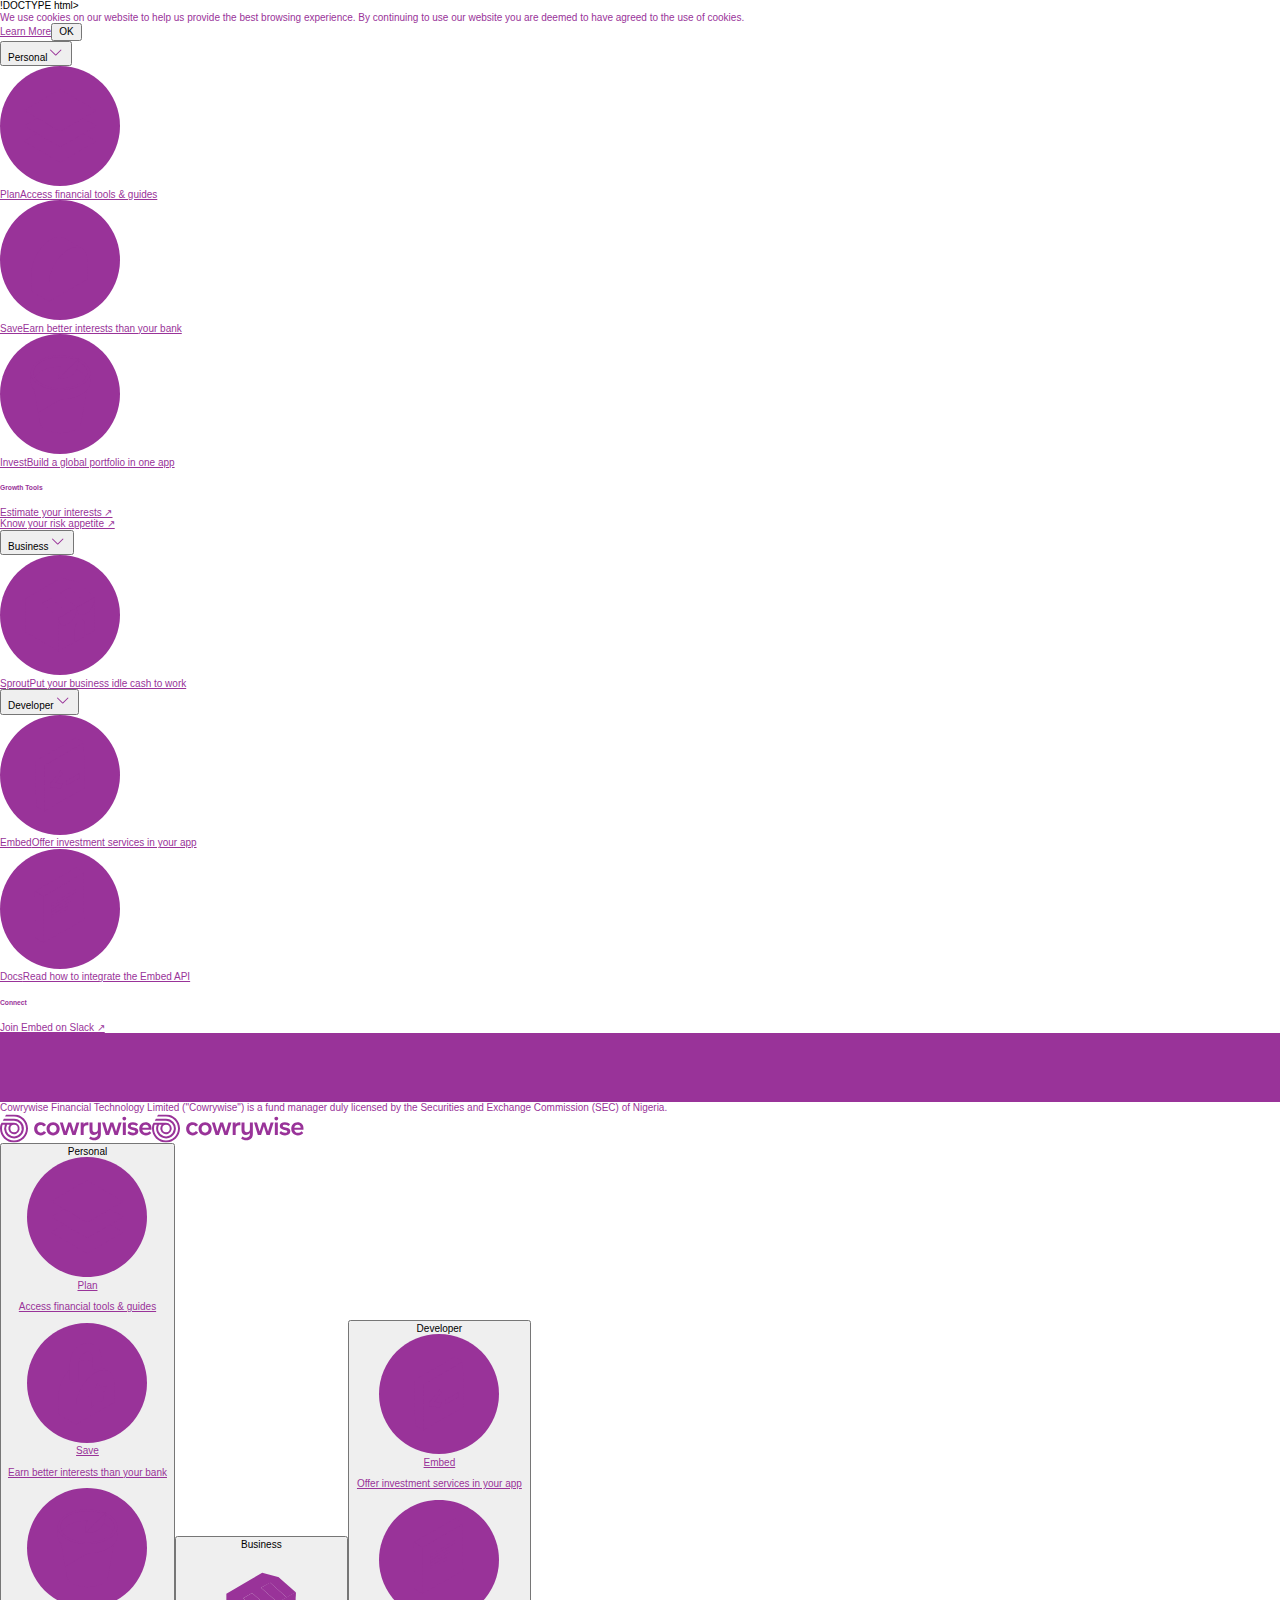
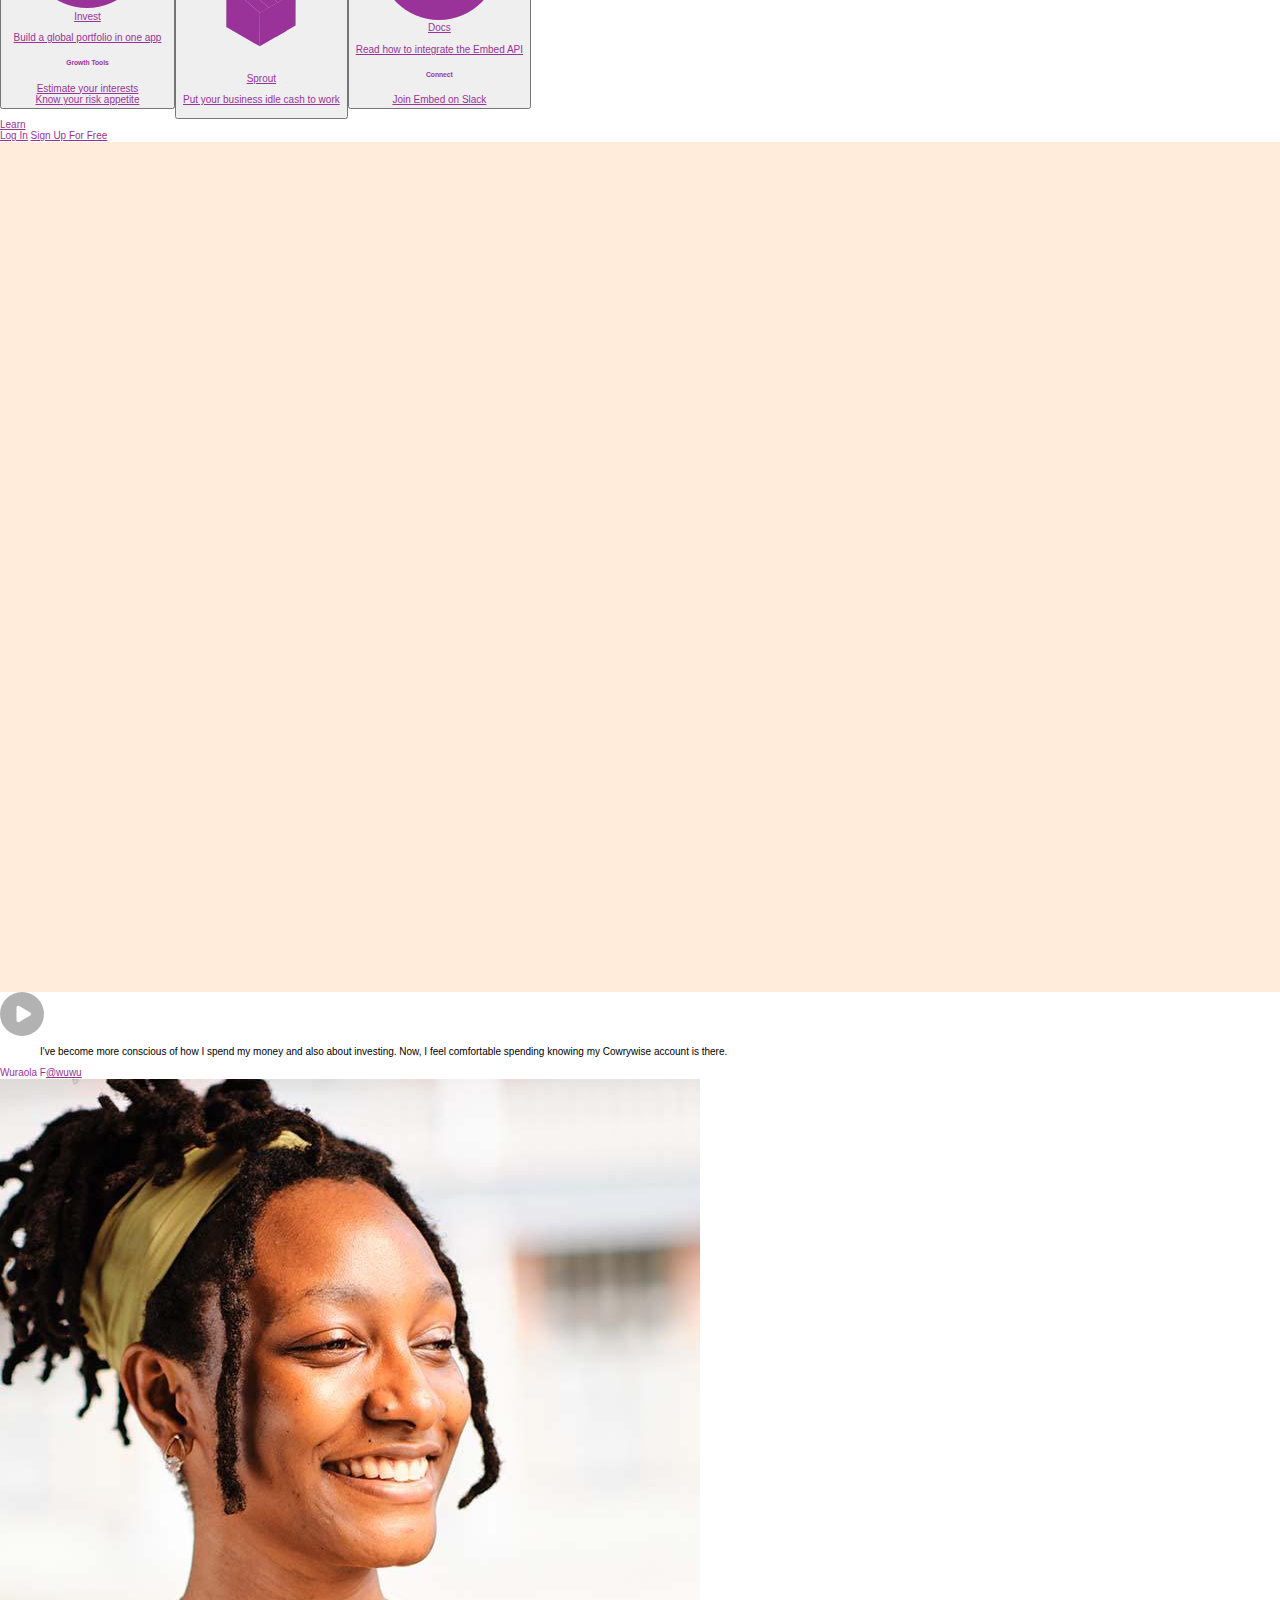
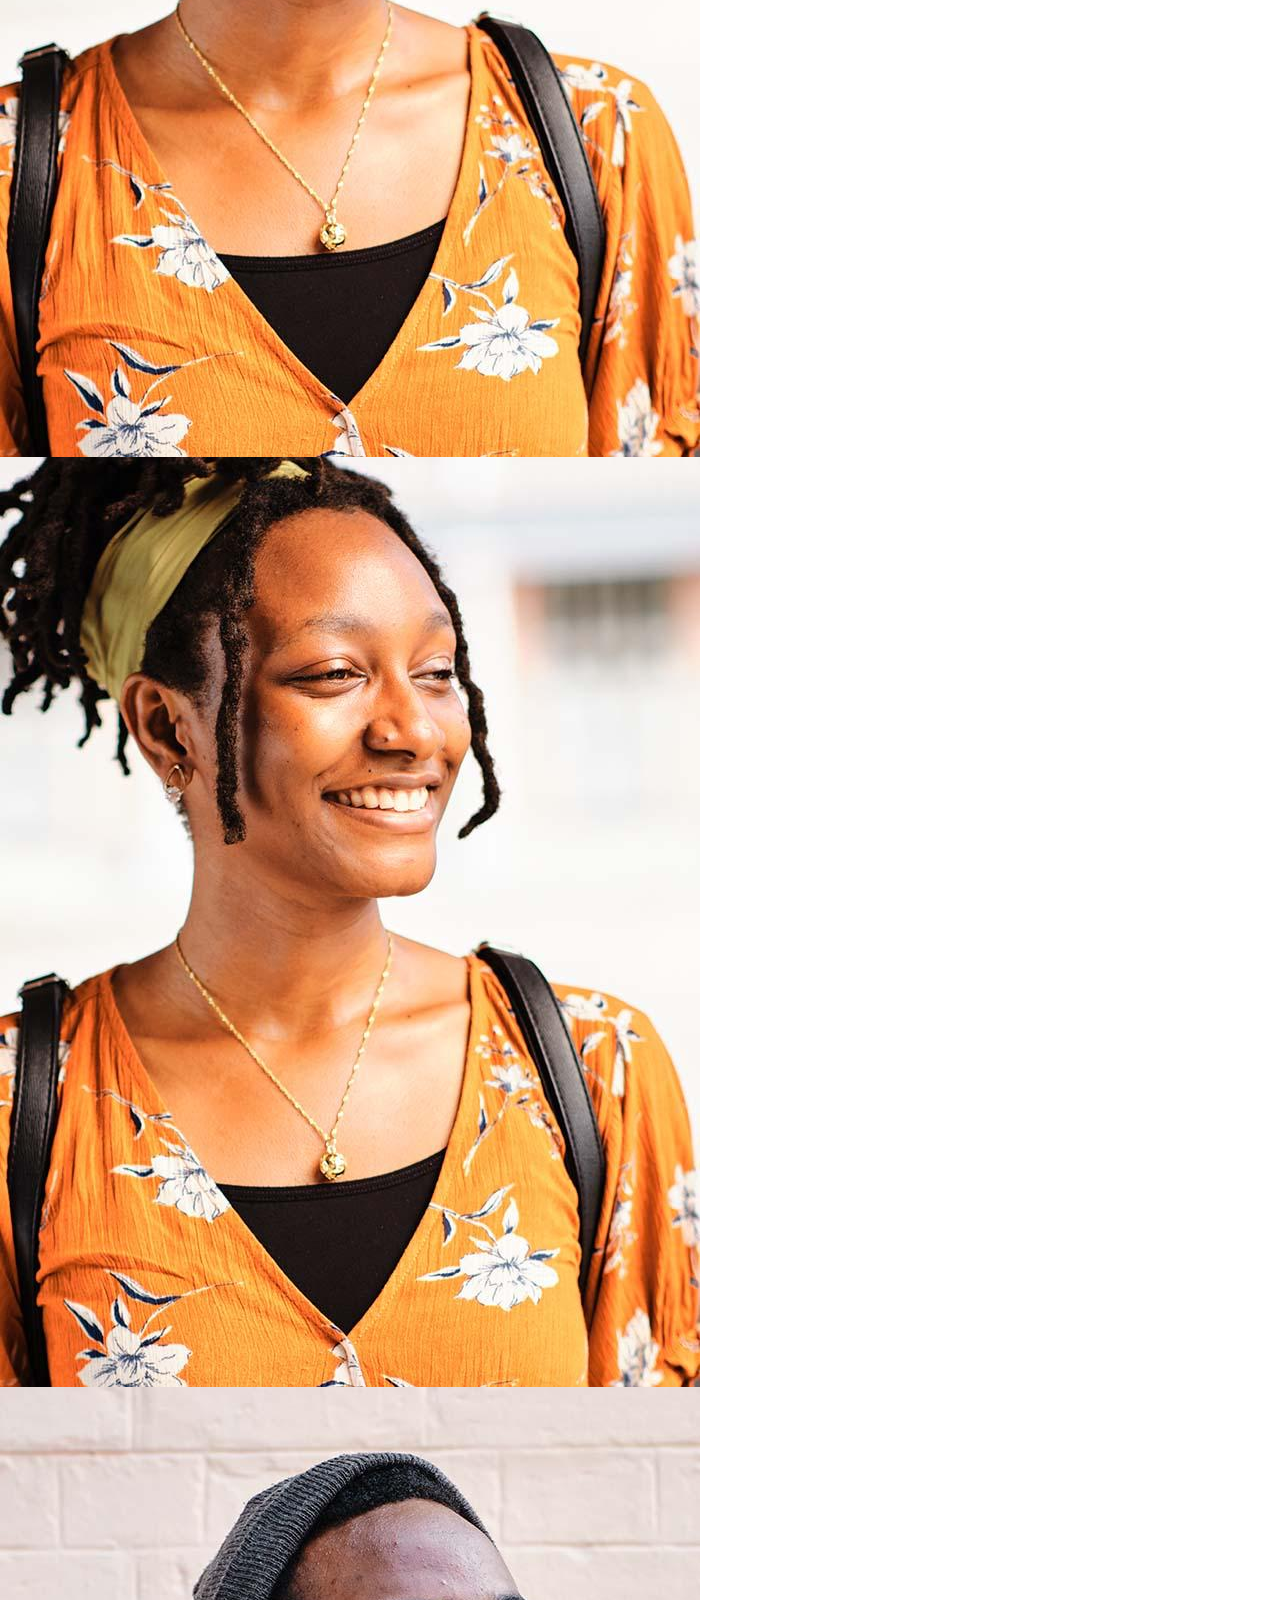
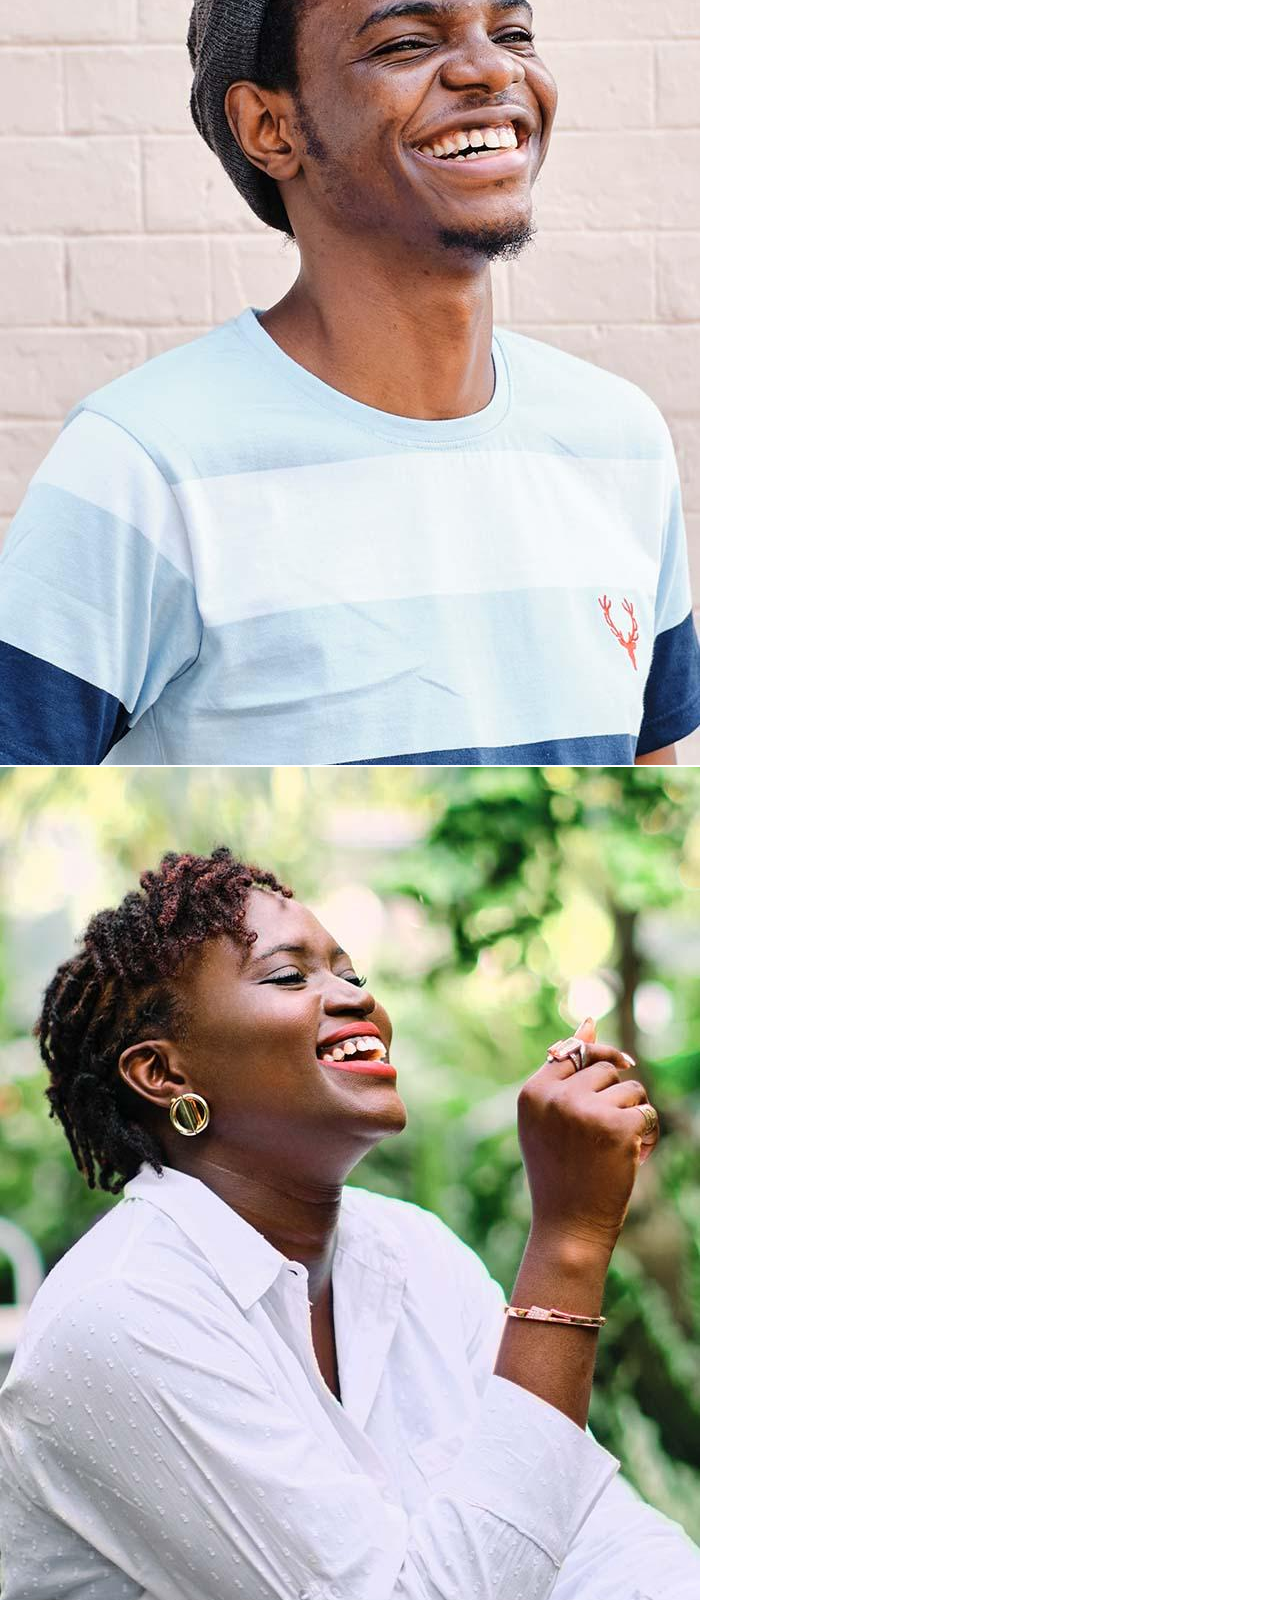
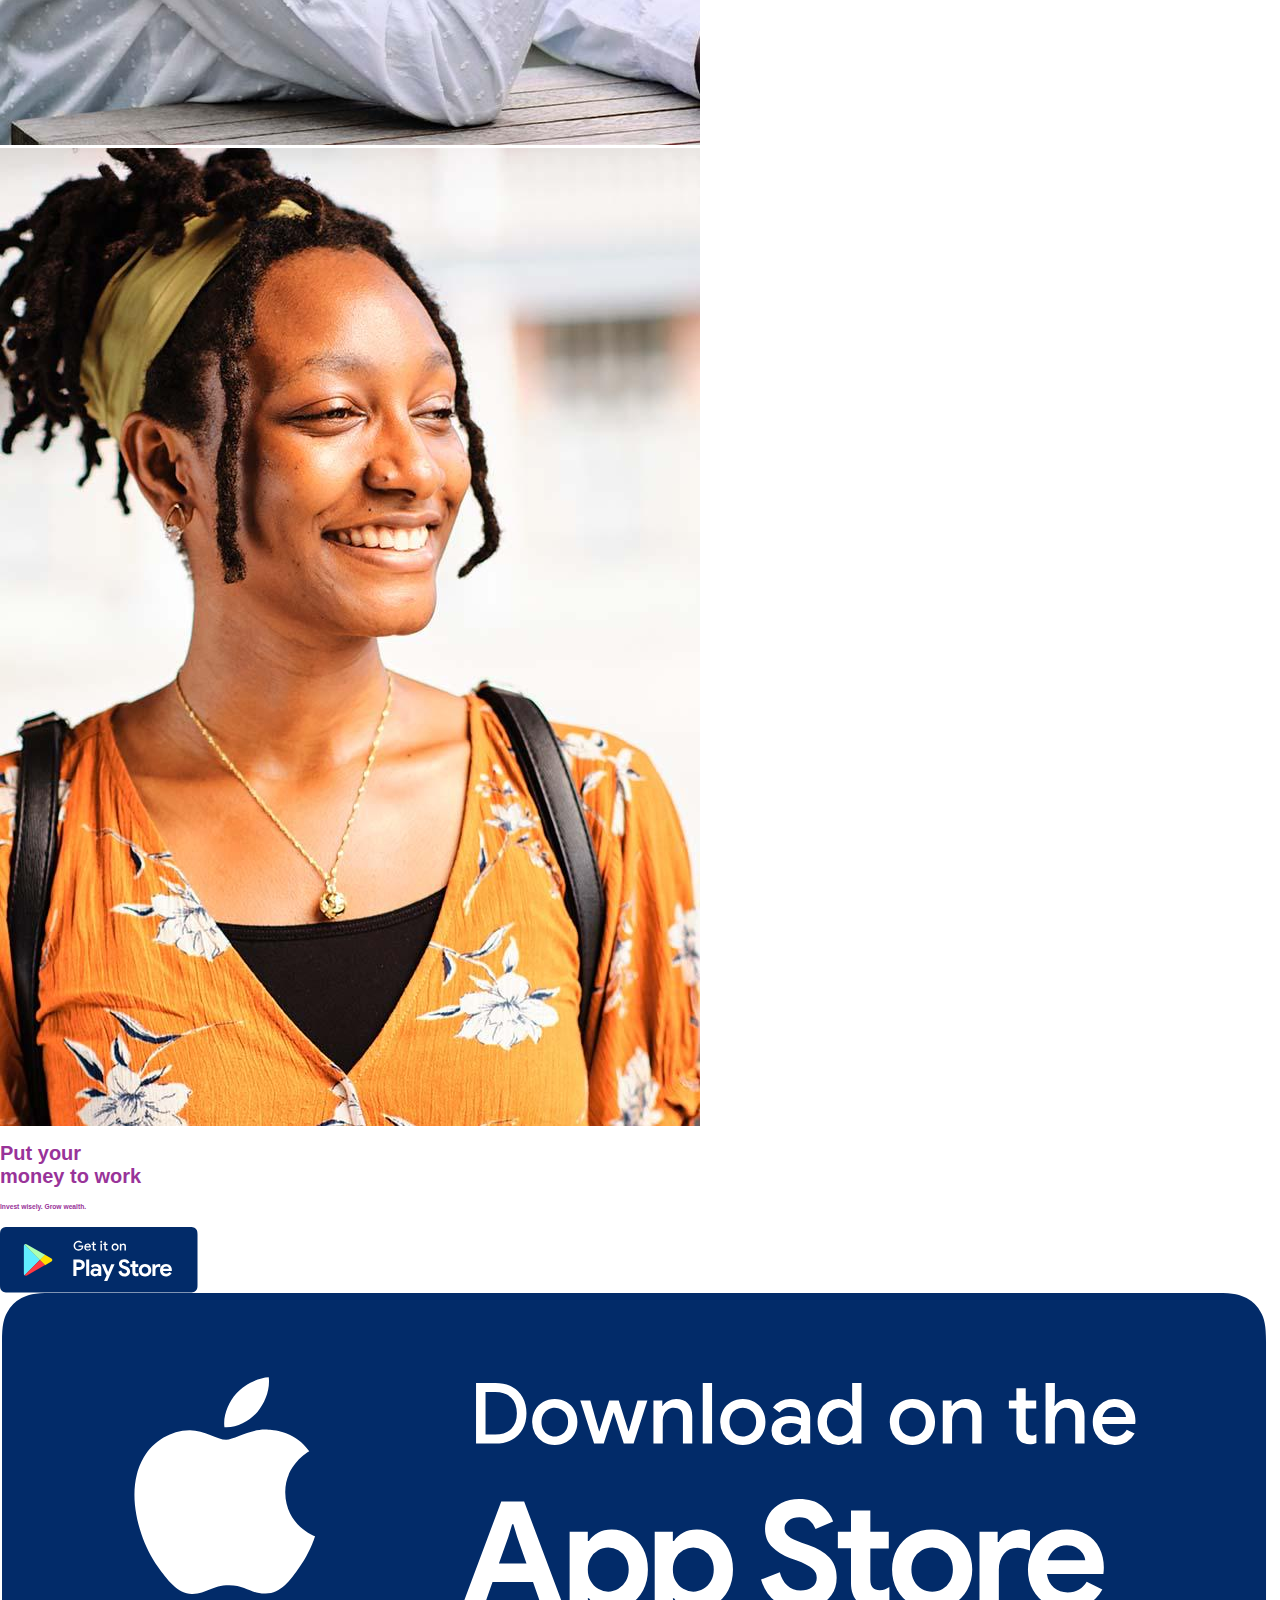
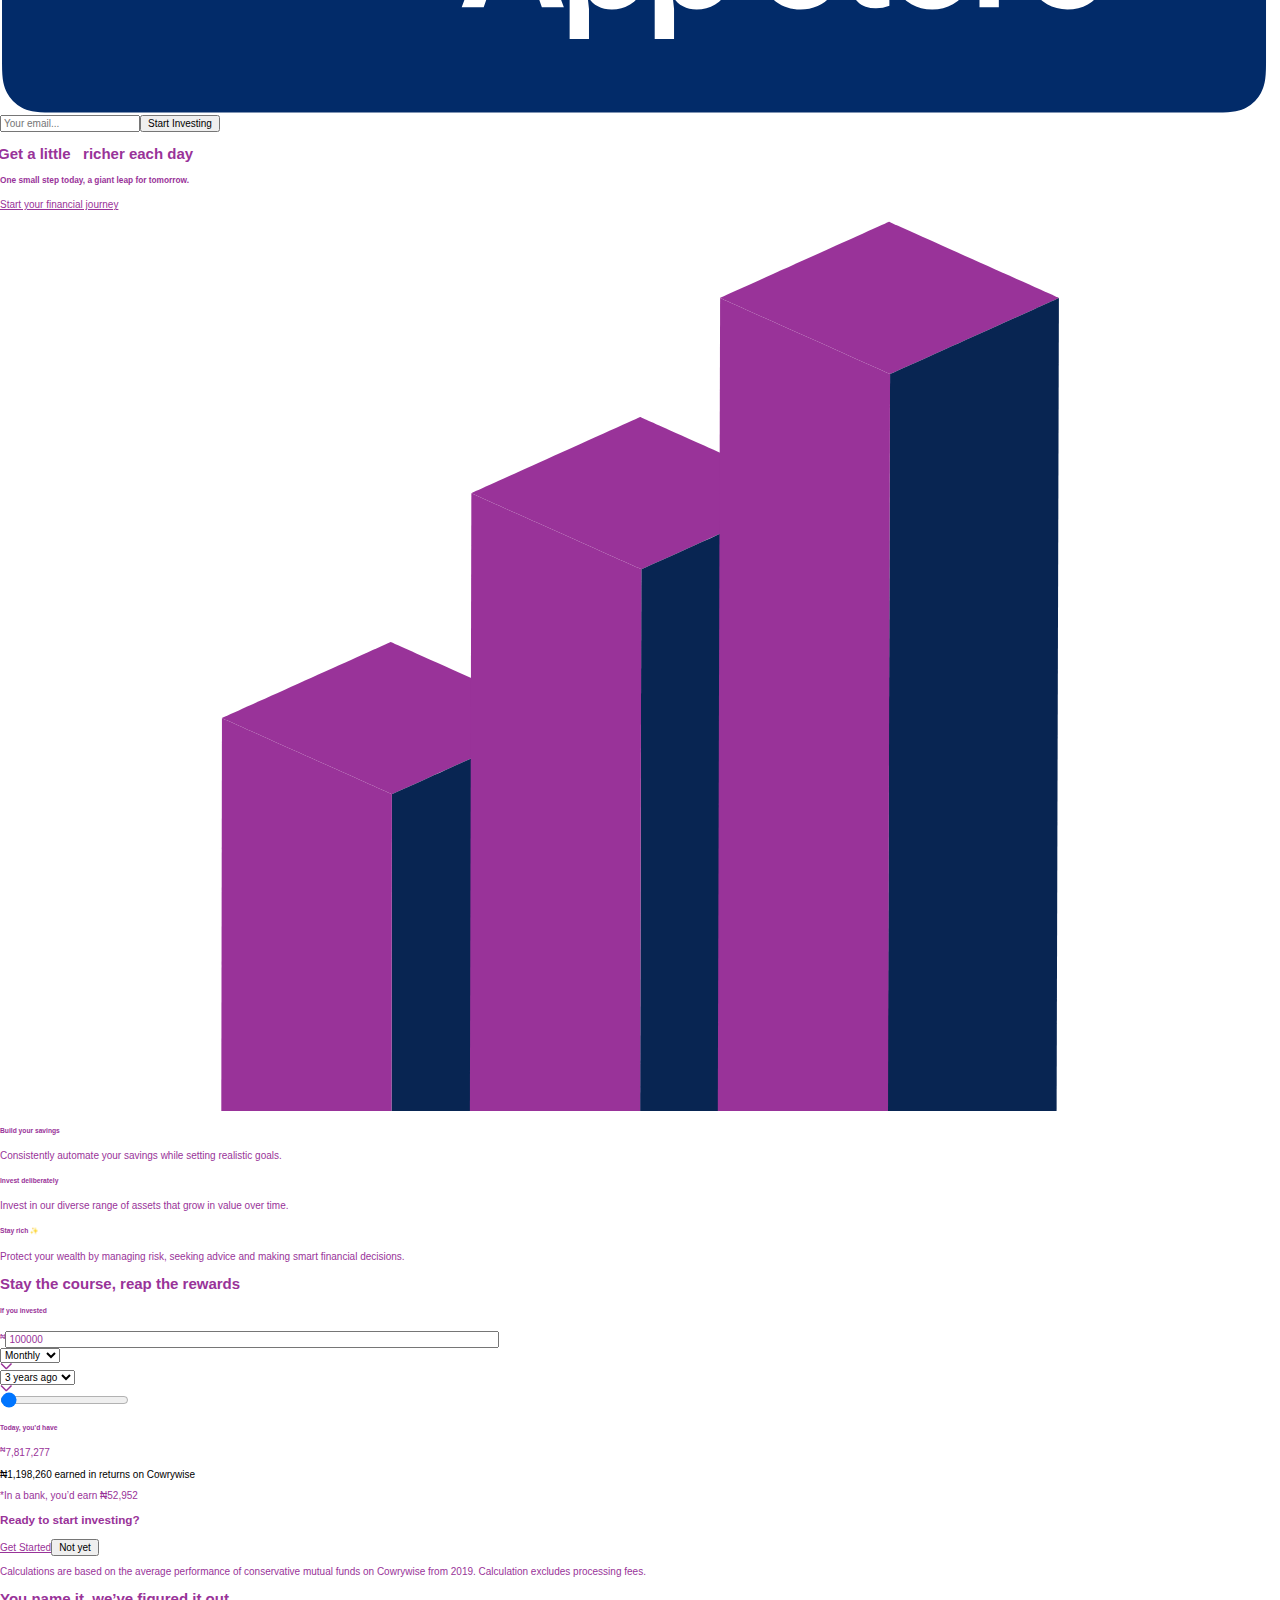
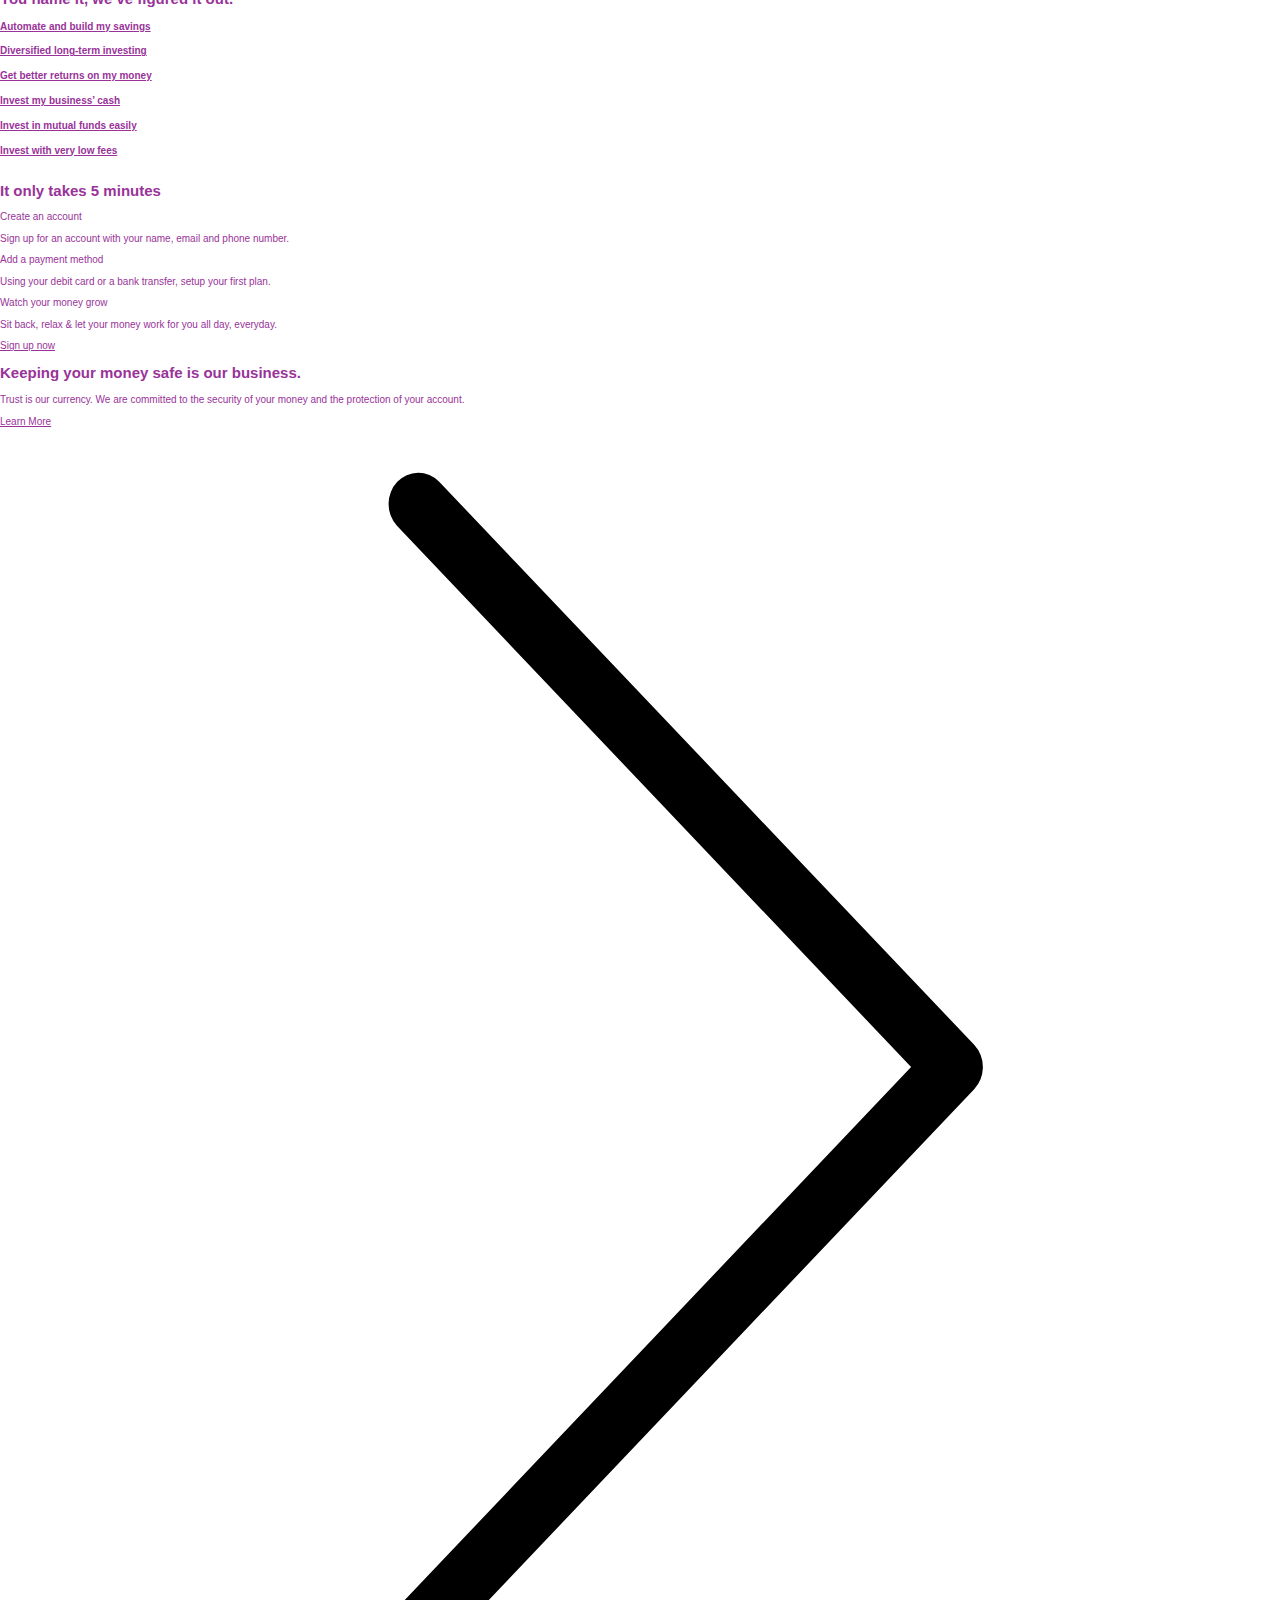
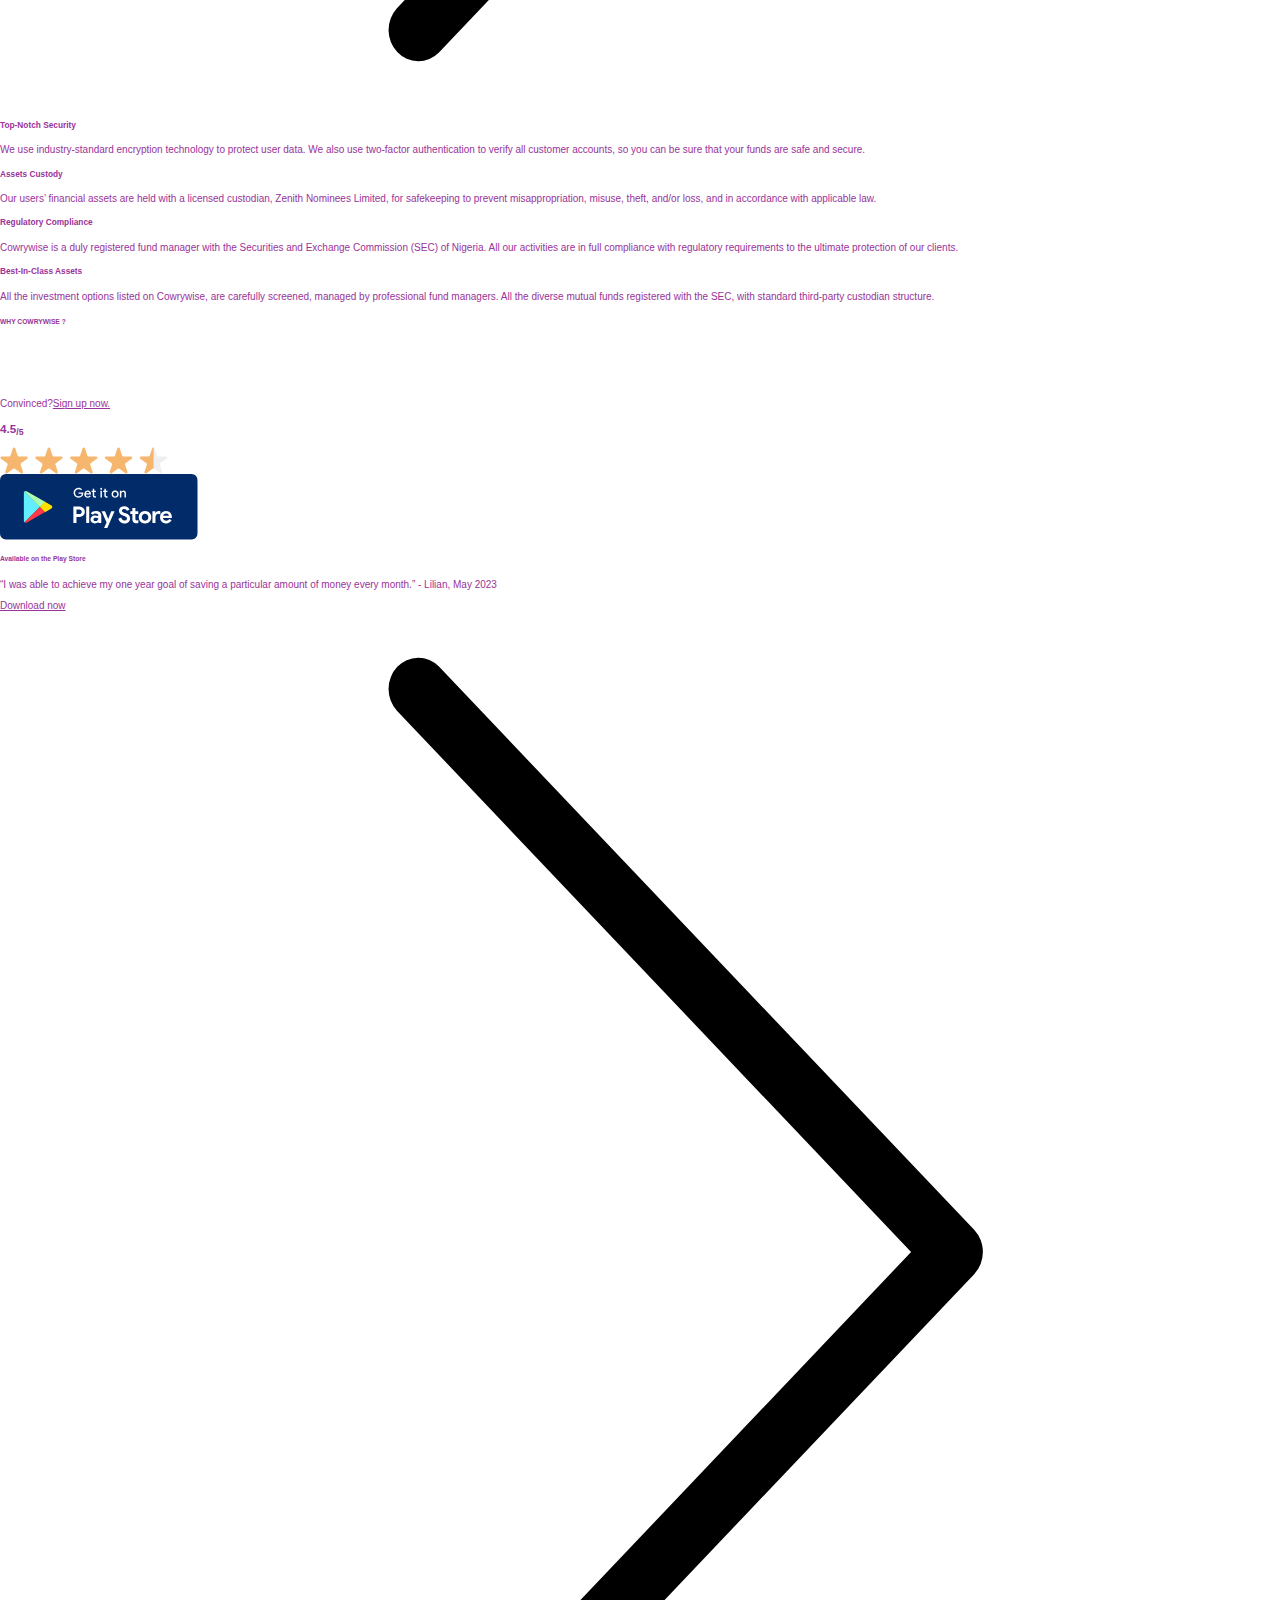
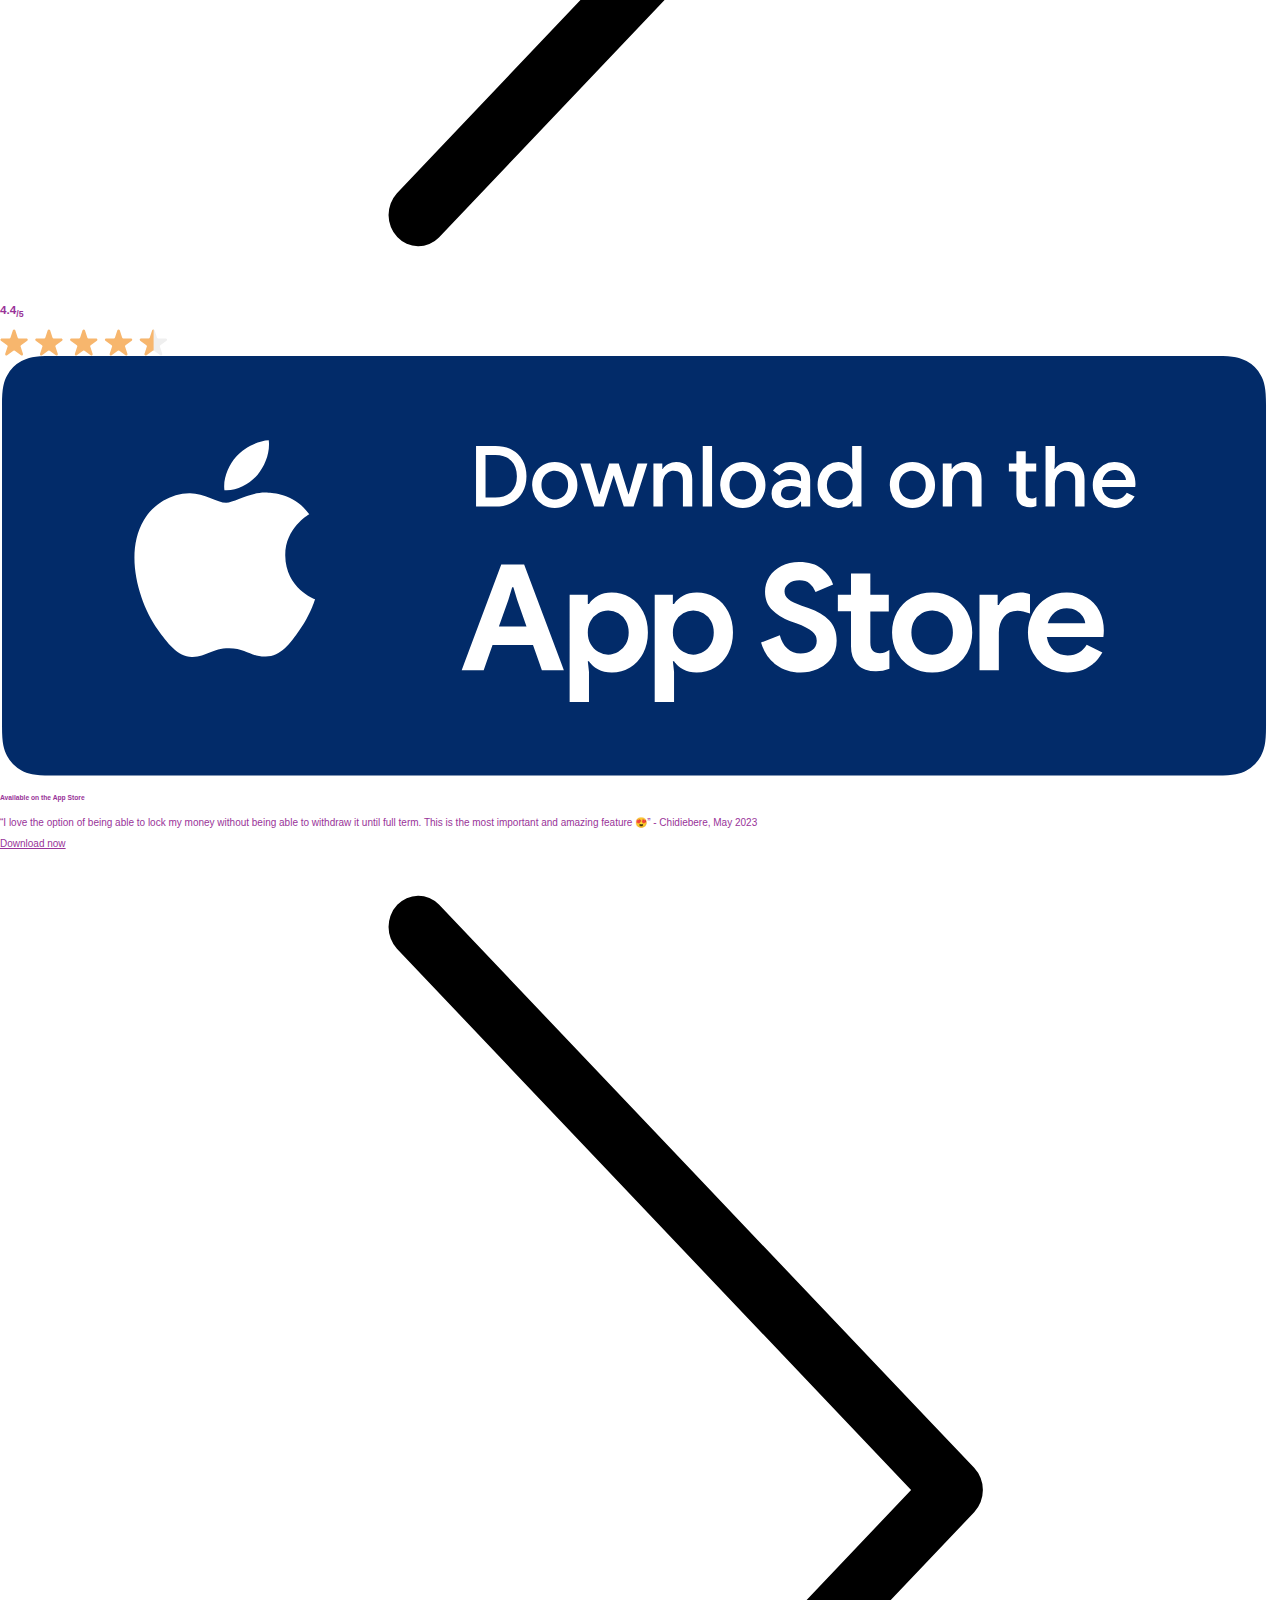
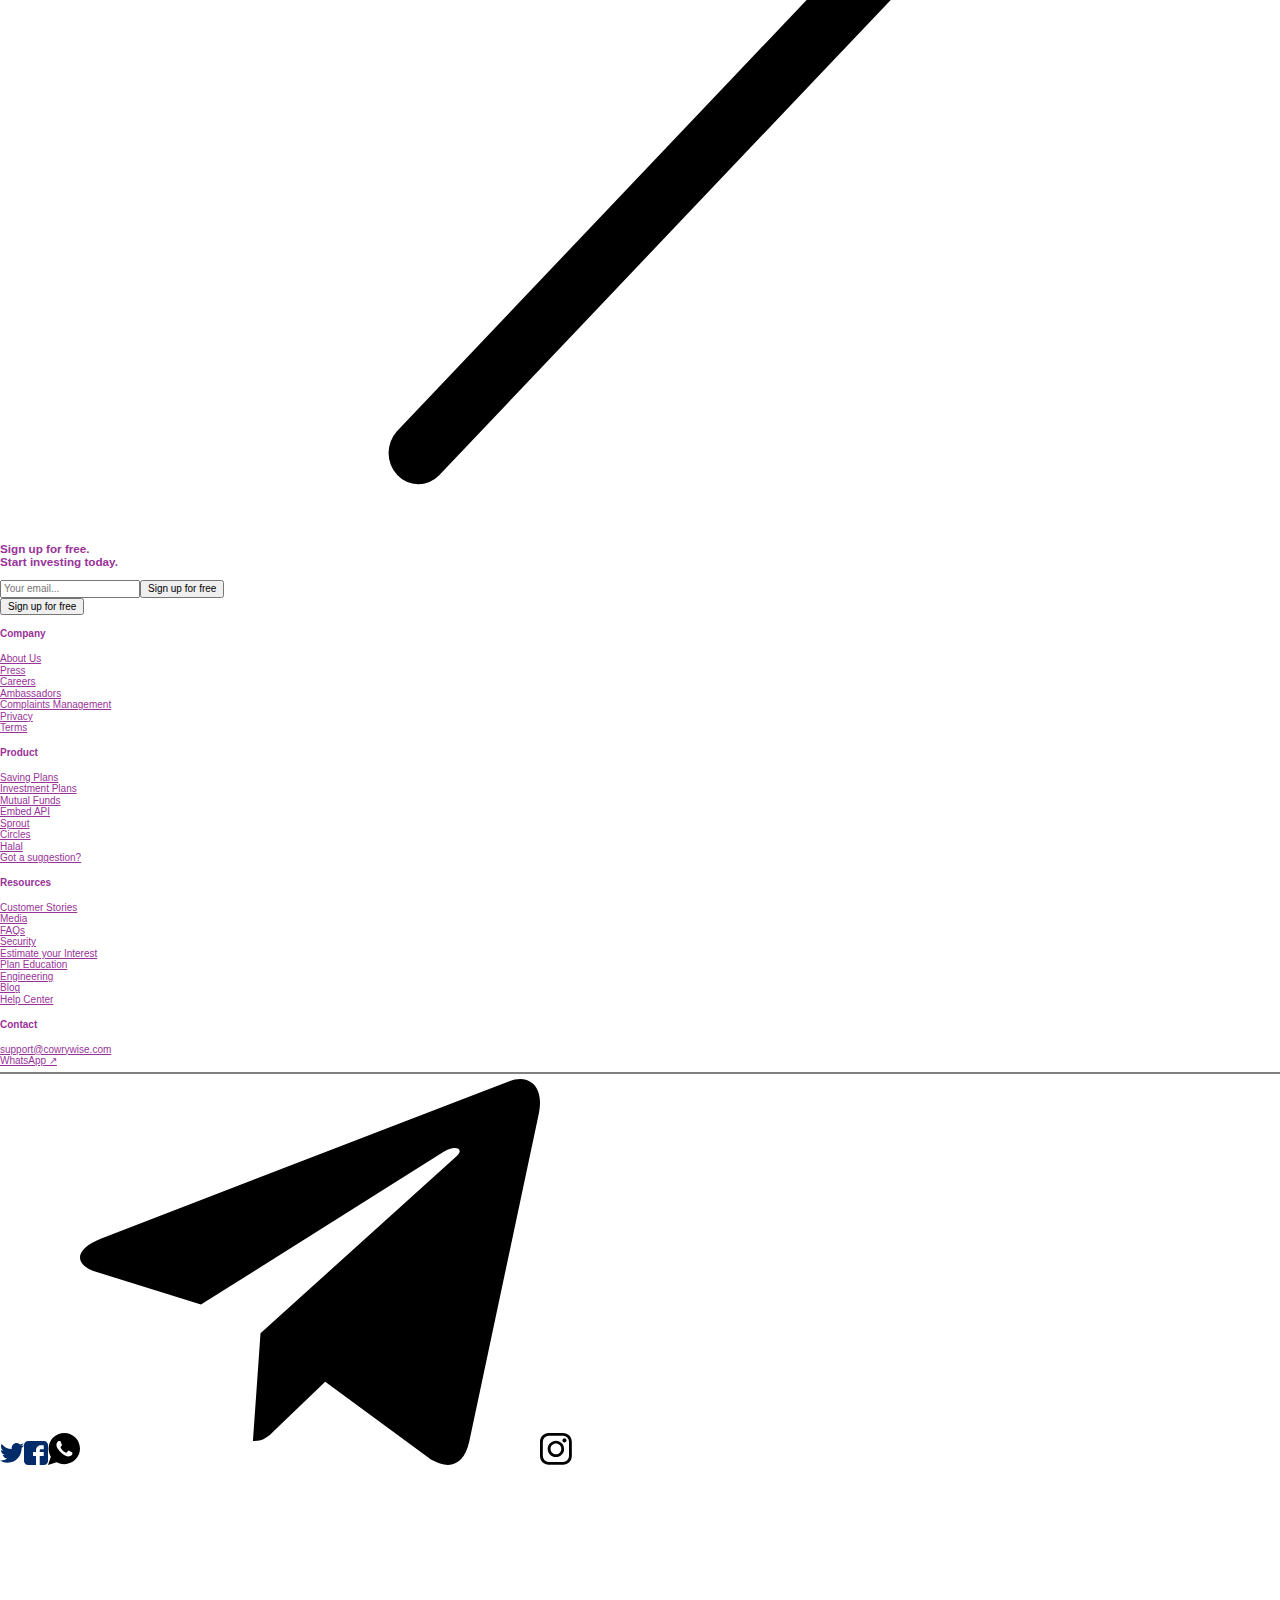
==== commit 04e0cd2b: "commit" ====
--- a/index.html
+++ b/index.html
@@ -2,8 +2,10 @@
 <html lang="en">
   <head>
     <title>Cowrywise Replication</title>
-    <link rel="stylesheet" href="ccc.css" />
+    <link rel="stylesheet" href="mycss.css" />
     <link rel="stylesheet" href="submit.js" />
+    <link rel="stylesheet" type="text/css" href="boot/css/bootstrap.min.css" />
+    <script type="text/javascript" src="boot/js/bootstrap.min.js"></script>
     <meta charset="UTF-8" />
     <meta http-equiv="X-UA-Compatible" content="IE=edge" />
     <meta name="viewport" content="width=device-width, initial-scale=1.0" />
@@ -234,12954 +236,6 @@
       select,
       textarea {
         -webkit-tap-highlight-color: rgba(0, 0, 0, 0);
-      }
-      .grid {
-        box-sizing: border-box;
-        width: 100%;
-        display: flex;
-        flex: 0 1 auto;
-        flex-direction: row;
-        flex-wrap: wrap;
-      }
-      .grid.reverse {
-        flex-direction: row-reverse;
-      }
-      .grid.natural-height {
-        align-items: flex-start;
-      }
-      .grid.flex-column {
-        flex-direction: column;
-      }
-      .col {
-        box-sizing: border-box;
-        flex-grow: 1;
-        flex-basis: 0;
-        max-width: 100%;
-        padding: 1rem;
-      }
-      .col.reverse {
-        flex-direction: column-reverse;
-      }
-      .first {
-        order: -1;
-      }
-      .last {
-        order: 1;
-      }
-      .align-start {
-        align-self: flex-start;
-      }
-      .align-end {
-        align-self: flex-end;
-      }
-      .align-center {
-        align-self: center;
-      }
-      .align-baseline {
-        align-self: baseline;
-      }
-      .align-stretch {
-        align-self: stretch;
-      }
-      .grid.no-gutters > div[class^="col-"] {
-        padding: 0;
-      }
-      .grid.no-gutters-left > div[class^="c-"] {
-        padding-left: 0 !important;
-      }
-      .grid.no-gutters-tbl > div[class^="c-"] {
-        padding: 0 1rem 0 0;
-      }
-      @media screen and (max-width: 600px) {
-        .grid.no-gutters-s > div[class^="c-"] {
-          padding-left: 0 !important;
-          padding-top: 0.5rem !important;
-        }
-      }
-      .c,
-      .col-xs {
-        flex-grow: 1;
-        flex-basis: 0;
-        max-width: 100%;
-      }
-      .c,
-      .col-xs,
-      .col-xs-1 {
-        box-sizing: border-box;
-        padding: 1rem;
-      }
-      .col-xs-1 {
-        flex-basis: 8.3333333333%;
-        max-width: 8.3333333333%;
-      }
-      .col-xs-offset-1 {
-        margin-left: 8.3333333333%;
-      }
-      .col-xs-2 {
-        box-sizing: border-box;
-        flex-basis: 16.6666666667%;
-        max-width: 16.6666666667%;
-        padding: 1rem;
-      }
-      .col-xs-offset-2 {
-        margin-left: 16.6666666667%;
-      }
-      .col-xs-3 {
-        box-sizing: border-box;
-        flex-basis: 25%;
-        max-width: 25%;
-        padding: 1rem;
-      }
-      .col-xs-offset-3 {
-        margin-left: 25%;
-      }
-      .col-xs-4 {
-        box-sizing: border-box;
-        flex-basis: 33.3333333333%;
-        max-width: 33.3333333333%;
-        padding: 1rem;
-      }
-      .col-xs-offset-4 {
-        margin-left: 33.3333333333%;
-      }
-      .col-xs-5 {
-        box-sizing: border-box;
-        flex-basis: 41.6666666667%;
-        max-width: 41.6666666667%;
-        padding: 1rem;
-      }
-      .col-xs-offset-5 {
-        margin-left: 41.6666666667%;
-      }
-      .col-xs-6 {
-        box-sizing: border-box;
-        flex-basis: 50%;
-        max-width: 50%;
-        padding: 1rem;
-      }
-      .col-xs-offset-6 {
-        margin-left: 50%;
-      }
-      .col-xs-7 {
-        box-sizing: border-box;
-        flex-basis: 58.3333333333%;
-        max-width: 58.3333333333%;
-        padding: 1rem;
-      }
-      .col-xs-offset-7 {
-        margin-left: 58.3333333333%;
-      }
-      .col-xs-8 {
-        box-sizing: border-box;
-        flex-basis: 66.6666666667%;
-        max-width: 66.6666666667%;
-        padding: 1rem;
-      }
-      .col-xs-offset-8 {
-        margin-left: 66.6666666667%;
-      }
-      .col-xs-9 {
-        box-sizing: border-box;
-        flex-basis: 75%;
-        max-width: 75%;
-        padding: 1rem;
-      }
-      .col-xs-offset-9 {
-        margin-left: 75%;
-      }
-      .col-xs-10 {
-        box-sizing: border-box;
-        flex-basis: 83.3333333333%;
-        max-width: 83.3333333333%;
-        padding: 1rem;
-      }
-      .col-xs-offset-10 {
-        margin-left: 83.3333333333%;
-      }
-      .col-xs-11 {
-        box-sizing: border-box;
-        flex-basis: 91.6666666667%;
-        max-width: 91.6666666667%;
-        padding: 1rem;
-      }
-      .col-xs-offset-11 {
-        margin-left: 91.6666666667%;
-      }
-      .col-xs-12 {
-        box-sizing: border-box;
-        flex-basis: 100%;
-        max-width: 100%;
-        padding: 1rem;
-      }
-      .col-xs-offset-12 {
-        margin-left: 100%;
-      }
-      @media only screen and (min-width: 46rem) {
-        .col-sm {
-          flex-grow: 1;
-          flex-basis: 0;
-          max-width: 100%;
-        }
-        .col-sm,
-        .col-sm-1 {
-          box-sizing: border-box;
-          padding: 1rem;
-        }
-        .col-sm-1 {
-          flex-basis: 8.3333333333%;
-          max-width: 8.3333333333%;
-        }
-        .col-sm-offset-1 {
-          margin-left: 8.3333333333%;
-        }
-        .col-sm-2 {
-          box-sizing: border-box;
-          flex-basis: 16.6666666667%;
-          max-width: 16.6666666667%;
-          padding: 1rem;
-        }
-        .col-sm-offset-2 {
-          margin-left: 16.6666666667%;
-        }
-        .col-sm-3 {
-          box-sizing: border-box;
-          flex-basis: 25%;
-          max-width: 25%;
-          padding: 1rem;
-        }
-        .col-sm-offset-3 {
-          margin-left: 25%;
-        }
-        .col-sm-4 {
-          box-sizing: border-box;
-          flex-basis: 33.3333333333%;
-          max-width: 33.3333333333%;
-          padding: 1rem;
-        }
-        .col-sm-offset-4 {
-          margin-left: 33.3333333333%;
-        }
-        .col-sm-5 {
-          box-sizing: border-box;
-          flex-basis: 41.6666666667%;
-          max-width: 41.6666666667%;
-          padding: 1rem;
-        }
-        .col-sm-offset-5 {
-          margin-left: 41.6666666667%;
-        }
-        .col-sm-6 {
-          box-sizing: border-box;
-          flex-basis: 50%;
-          max-width: 50%;
-          padding: 1rem;
-        }
-        .col-sm-offset-6 {
-          margin-left: 50%;
-        }
-        .col-sm-7 {
-          box-sizing: border-box;
-          flex-basis: 58.3333333333%;
-          max-width: 58.3333333333%;
-          padding: 1rem;
-        }
-        .col-sm-offset-7 {
-          margin-left: 58.3333333333%;
-        }
-        .col-sm-8 {
-          box-sizing: border-box;
-          flex-basis: 66.6666666667%;
-          max-width: 66.6666666667%;
-          padding: 1rem;
-        }
-        .col-sm-offset-8 {
-          margin-left: 66.6666666667%;
-        }
-        .col-sm-9 {
-          box-sizing: border-box;
-          flex-basis: 75%;
-          max-width: 75%;
-          padding: 1rem;
-        }
-        .col-sm-offset-9 {
-          margin-left: 75%;
-        }
-        .col-sm-10 {
-          box-sizing: border-box;
-          flex-basis: 83.3333333333%;
-          max-width: 83.3333333333%;
-          padding: 1rem;
-        }
-        .col-sm-offset-10 {
-          margin-left: 83.3333333333%;
-        }
-        .col-sm-11 {
-          box-sizing: border-box;
-          flex-basis: 91.6666666667%;
-          max-width: 91.6666666667%;
-          padding: 1rem;
-        }
-        .col-sm-offset-11 {
-          margin-left: 91.6666666667%;
-        }
-        .col-sm-12 {
-          box-sizing: border-box;
-          flex-basis: 100%;
-          max-width: 100%;
-          padding: 1rem;
-        }
-        .col-sm-offset-12 {
-          margin-left: 100%;
-        }
-        .grid.start-sm {
-          justify-content: flex-start;
-        }
-        .grid.center-sm {
-          justify-content: center;
-        }
-        .grid.end-sm {
-          justify-content: flex-end;
-        }
-        .grid.top-sm {
-          align-items: flex-start;
-        }
-        .grid.middle-sm {
-          align-items: center;
-        }
-        .grid.bottom-sm {
-          align-items: flex-end;
-        }
-        .grid.around-sm {
-          justify-content: space-around;
-        }
-        .grid.between-sm {
-          justify-content: space-between;
-        }
-        .first-sm {
-          order: -1;
-        }
-        .last-sm {
-          order: 1;
-        }
-      }
-      @media only screen and (min-width: 65rem) {
-        .col-md {
-          flex-grow: 1;
-          flex-basis: 0;
-          max-width: 100%;
-        }
-        .col-md,
-        .col-md-1 {
-          box-sizing: border-box;
-          padding: 1rem;
-        }
-        .col-md-1 {
-          flex-basis: 8.3333333333%;
-          max-width: 8.3333333333%;
-        }
-        .col-md-offset-1 {
-          margin-left: 8.3333333333%;
-        }
-        .col-md-2 {
-          box-sizing: border-box;
-          flex-basis: 16.6666666667%;
-          max-width: 16.6666666667%;
-          padding: 1rem;
-        }
-        .col-md-offset-2 {
-          margin-left: 16.6666666667%;
-        }
-        .col-md-3 {
-          box-sizing: border-box;
-          flex-basis: 25%;
-          max-width: 25%;
-          padding: 1rem;
-        }
-        .col-md-offset-3 {
-          margin-left: 25%;
-        }
-        .col-md-4 {
-          box-sizing: border-box;
-          flex-basis: 33.3333333333%;
-          max-width: 33.3333333333%;
-          padding: 1rem;
-        }
-        .col-md-offset-4 {
-          margin-left: 33.3333333333%;
-        }
-        .col-md-5 {
-          box-sizing: border-box;
-          flex-basis: 41.6666666667%;
-          max-width: 41.6666666667%;
-          padding: 1rem;
-        }
-        .col-md-offset-5 {
-          margin-left: 41.6666666667%;
-        }
-        .col-md-6 {
-          box-sizing: border-box;
-          flex-basis: 50%;
-          max-width: 50%;
-          padding: 1rem;
-        }
-        .col-md-offset-6 {
-          margin-left: 50%;
-        }
-        .col-md-7 {
-          box-sizing: border-box;
-          flex-basis: 58.3333333333%;
-          max-width: 58.3333333333%;
-          padding: 1rem;
-        }
-        .col-md-offset-7 {
-          margin-left: 58.3333333333%;
-        }
-        .col-md-8 {
-          box-sizing: border-box;
-          flex-basis: 66.6666666667%;
-          max-width: 66.6666666667%;
-          padding: 1rem;
-        }
-        .col-md-offset-8 {
-          margin-left: 66.6666666667%;
-        }
-        .col-md-9 {
-          box-sizing: border-box;
-          flex-basis: 75%;
-          max-width: 75%;
-          padding: 1rem;
-        }
-        .col-md-offset-9 {
-          margin-left: 75%;
-        }
-        .col-md-10 {
-          box-sizing: border-box;
-          flex-basis: 83.3333333333%;
-          max-width: 83.3333333333%;
-          padding: 1rem;
-        }
-        .col-md-offset-10 {
-          margin-left: 83.3333333333%;
-        }
-        .col-md-11 {
-          box-sizing: border-box;
-          flex-basis: 91.6666666667%;
-          max-width: 91.6666666667%;
-          padding: 1rem;
-        }
-        .col-md-offset-11 {
-          margin-left: 91.6666666667%;
-        }
-        .col-md-12 {
-          box-sizing: border-box;
-          flex-basis: 100%;
-          max-width: 100%;
-          padding: 1rem;
-        }
-        .col-md-offset-12 {
-          margin-left: 100%;
-        }
-        .grid.start-md {
-          justify-content: flex-start;
-        }
-        .grid.center-md {
-          justify-content: center;
-        }
-        .grid.end-md {
-          justify-content: flex-end;
-        }
-        .grid.top-md {
-          align-items: flex-start;
-        }
-        .grid.middle-md {
-          align-items: center;
-        }
-        .grid.bottom-md {
-          align-items: flex-end;
-        }
-        .grid.around-md {
-          justify-content: space-around;
-        }
-        .grid.between-md {
-          justify-content: space-between;
-        }
-        .first-md {
-          order: -1;
-        }
-        .last-md {
-          order: 1;
-        }
-      }
-      @media only screen and (min-width: 91rem) {
-        .col-lg {
-          flex-grow: 1;
-          flex-basis: 0;
-          max-width: 100%;
-        }
-        .col-lg,
-        .col-lg-1 {
-          box-sizing: border-box;
-          padding: 1rem;
-        }
-        .col-lg-1 {
-          flex-basis: 8.3333333333%;
-          max-width: 8.3333333333%;
-        }
-        .col-lg-offset-1 {
-          margin-left: 8.3333333333%;
-        }
-        .col-lg-2 {
-          box-sizing: border-box;
-          flex-basis: 16.6666666667%;
-          max-width: 16.6666666667%;
-          padding: 1rem;
-        }
-        .col-lg-offset-2 {
-          margin-left: 16.6666666667%;
-        }
-        .col-lg-3 {
-          box-sizing: border-box;
-          flex-basis: 25%;
-          max-width: 25%;
-          padding: 1rem;
-        }
-        .col-lg-offset-3 {
-          margin-left: 25%;
-        }
-        .col-lg-4 {
-          box-sizing: border-box;
-          flex-basis: 33.3333333333%;
-          max-width: 33.3333333333%;
-          padding: 1rem;
-        }
-        .col-lg-offset-4 {
-          margin-left: 33.3333333333%;
-        }
-        .col-lg-5 {
-          box-sizing: border-box;
-          flex-basis: 41.6666666667%;
-          max-width: 41.6666666667%;
-          padding: 1rem;
-        }
-        .col-lg-offset-5 {
-          margin-left: 41.6666666667%;
-        }
-        .col-lg-6 {
-          box-sizing: border-box;
-          flex-basis: 50%;
-          max-width: 50%;
-          padding: 1rem;
-        }
-        .col-lg-offset-6 {
-          margin-left: 50%;
-        }
-        .col-lg-7 {
-          box-sizing: border-box;
-          flex-basis: 58.3333333333%;
-          max-width: 58.3333333333%;
-          padding: 1rem;
-        }
-        .col-lg-offset-7 {
-          margin-left: 58.3333333333%;
-        }
-        .col-lg-8 {
-          box-sizing: border-box;
-          flex-basis: 66.6666666667%;
-          max-width: 66.6666666667%;
-          padding: 1rem;
-        }
-        .col-lg-offset-8 {
-          margin-left: 66.6666666667%;
-        }
-        .col-lg-9 {
-          box-sizing: border-box;
-          flex-basis: 75%;
-          max-width: 75%;
-          padding: 1rem;
-        }
-        .col-lg-offset-9 {
-          margin-left: 75%;
-        }
-        .col-lg-10 {
-          box-sizing: border-box;
-          flex-basis: 83.3333333333%;
-          max-width: 83.3333333333%;
-          padding: 1rem;
-        }
-        .col-lg-offset-10 {
-          margin-left: 83.3333333333%;
-        }
-        .col-lg-11 {
-          box-sizing: border-box;
-          flex-basis: 91.6666666667%;
-          max-width: 91.6666666667%;
-          padding: 1rem;
-        }
-        .col-lg-offset-11 {
-          margin-left: 91.6666666667%;
-        }
-        .col-lg-12 {
-          box-sizing: border-box;
-          flex-basis: 100%;
-          max-width: 100%;
-          padding: 1rem;
-        }
-        .col-lg-offset-12 {
-          margin-left: 100%;
-        }
-        .grid.start-lg {
-          justify-content: flex-start;
-        }
-        .grid.center-lg {
-          justify-content: center;
-        }
-        .grid.end-lg {
-          justify-content: flex-end;
-        }
-        .grid.top-lg {
-          align-items: flex-start;
-        }
-        .grid.middle-lg {
-          align-items: center;
-        }
-        .grid.bottom-lg {
-          align-items: flex-end;
-        }
-        .grid.around-lg {
-          justify-content: space-around;
-        }
-        .grid.between-lg {
-          justify-content: space-between;
-        }
-        .first-lg {
-          order: -1;
-        }
-        .last-lg {
-          order: 1;
-        }
-      }
-      @media only screen and (min-width: 121rem) {
-        .col-xl {
-          flex-grow: 1;
-          flex-basis: 0;
-          max-width: 100%;
-        }
-        .col-xl,
-        .col-xl-1 {
-          box-sizing: border-box;
-          padding: 1rem;
-        }
-        .col-xl-1 {
-          flex-basis: 8.3333333333%;
-          max-width: 8.3333333333%;
-        }
-        .col-xl-offset-1 {
-          margin-left: 8.3333333333%;
-        }
-        .col-xl-2 {
-          box-sizing: border-box;
-          flex-basis: 16.6666666667%;
-          max-width: 16.6666666667%;
-          padding: 1rem;
-        }
-        .col-xl-offset-2 {
-          margin-left: 16.6666666667%;
-        }
-        .col-xl-3 {
-          box-sizing: border-box;
-          flex-basis: 25%;
-          max-width: 25%;
-          padding: 1rem;
-        }
-        .col-xl-offset-3 {
-          margin-left: 25%;
-        }
-        .col-xl-4 {
-          box-sizing: border-box;
-          flex-basis: 33.3333333333%;
-          max-width: 33.3333333333%;
-          padding: 1rem;
-        }
-        .col-xl-offset-4 {
-          margin-left: 33.3333333333%;
-        }
-        .col-xl-5 {
-          box-sizing: border-box;
-          flex-basis: 41.6666666667%;
-          max-width: 41.6666666667%;
-          padding: 1rem;
-        }
-        .col-xl-offset-5 {
-          margin-left: 41.6666666667%;
-        }
-        .col-xl-6 {
-          box-sizing: border-box;
-          flex-basis: 50%;
-          max-width: 50%;
-          padding: 1rem;
-        }
-        .col-xl-offset-6 {
-          margin-left: 50%;
-        }
-        .col-xl-7 {
-          box-sizing: border-box;
-          flex-basis: 58.3333333333%;
-          max-width: 58.3333333333%;
-          padding: 1rem;
-        }
-        .col-xl-offset-7 {
-          margin-left: 58.3333333333%;
-        }
-        .col-xl-8 {
-          box-sizing: border-box;
-          flex-basis: 66.6666666667%;
-          max-width: 66.6666666667%;
-          padding: 1rem;
-        }
-        .col-xl-offset-8 {
-          margin-left: 66.6666666667%;
-        }
-        .col-xl-9 {
-          box-sizing: border-box;
-          flex-basis: 75%;
-          max-width: 75%;
-          padding: 1rem;
-        }
-        .col-xl-offset-9 {
-          margin-left: 75%;
-        }
-        .col-xl-10 {
-          box-sizing: border-box;
-          flex-basis: 83.3333333333%;
-          max-width: 83.3333333333%;
-          padding: 1rem;
-        }
-        .col-xl-offset-10 {
-          margin-left: 83.3333333333%;
-        }
-        .col-xl-11 {
-          box-sizing: border-box;
-          flex-basis: 91.6666666667%;
-          max-width: 91.6666666667%;
-          padding: 1rem;
-        }
-        .col-xl-offset-11 {
-          margin-left: 91.6666666667%;
-        }
-        .col-xl-12 {
-          box-sizing: border-box;
-          flex-basis: 100%;
-          max-width: 100%;
-          padding: 1rem;
-        }
-        .col-xl-offset-12 {
-          margin-left: 100%;
-        }
-        .grid.start-xl {
-          justify-content: flex-start;
-        }
-        .grid.center-xl {
-          justify-content: center;
-        }
-        .grid.end-xl {
-          justify-content: flex-end;
-        }
-        .grid.top-xl {
-          align-items: flex-start;
-        }
-        .grid.middle-xl {
-          align-items: center;
-        }
-        .grid.bottom-xl {
-          align-items: flex-end;
-        }
-        .grid.around-xl {
-          justify-content: space-around;
-        }
-        .grid.between-xl {
-          justify-content: space-between;
-        }
-        .first-xl {
-          order: -1;
-        }
-        .last-xl {
-          order: 1;
-        }
-      }
-      .col-gutter-lr {
-        padding: 0 1rem;
-      }
-      .col-no-gutter {
-        padding: 0;
-      }
-      .c-xs {
-        flex-grow: 1;
-        flex-basis: 0;
-        max-width: 100%;
-      }
-      .c-xs,
-      .c-xs-1 {
-        box-sizing: border-box;
-        padding: 1rem;
-      }
-      .c-xs-1 {
-        flex-basis: 8.3333333333%;
-        max-width: 8.3333333333%;
-      }
-      .c-xs-offset-1 {
-        margin-left: 8.3333333333%;
-      }
-      .c-xs-2 {
-        box-sizing: border-box;
-        flex-basis: 16.6666666667%;
-        max-width: 16.6666666667%;
-        padding: 1rem;
-      }
-      .c-xs-offset-2 {
-        margin-left: 16.6666666667%;
-      }
-      .c-xs-3 {
-        box-sizing: border-box;
-        flex-basis: 25%;
-        max-width: 25%;
-        padding: 1rem;
-      }
-      .c-xs-offset-3 {
-        margin-left: 25%;
-      }
-      .c-xs-4 {
-        box-sizing: border-box;
-        flex-basis: 33.3333333333%;
-        max-width: 33.3333333333%;
-        padding: 1rem;
-      }
-      .c-xs-offset-4 {
-        margin-left: 33.3333333333%;
-      }
-      .c-xs-5 {
-        box-sizing: border-box;
-        flex-basis: 41.6666666667%;
-        max-width: 41.6666666667%;
-        padding: 1rem;
-      }
-      .c-xs-offset-5 {
-        margin-left: 41.6666666667%;
-      }
-      .c-xs-6 {
-        box-sizing: border-box;
-        flex-basis: 50%;
-        max-width: 50%;
-        padding: 1rem;
-      }
-      .c-xs-offset-6 {
-        margin-left: 50%;
-      }
-      .c-xs-7 {
-        box-sizing: border-box;
-        flex-basis: 58.3333333333%;
-        max-width: 58.3333333333%;
-        padding: 1rem;
-      }
-      .c-xs-offset-7 {
-        margin-left: 58.3333333333%;
-      }
-      .c-xs-8 {
-        box-sizing: border-box;
-        flex-basis: 66.6666666667%;
-        max-width: 66.6666666667%;
-        padding: 1rem;
-      }
-      .c-xs-offset-8 {
-        margin-left: 66.6666666667%;
-      }
-      .c-xs-9 {
-        box-sizing: border-box;
-        flex-basis: 75%;
-        max-width: 75%;
-        padding: 1rem;
-      }
-      .c-xs-offset-9 {
-        margin-left: 75%;
-      }
-      .c-xs-10 {
-        box-sizing: border-box;
-        flex-basis: 83.3333333333%;
-        max-width: 83.3333333333%;
-        padding: 1rem;
-      }
-      .c-xs-offset-10 {
-        margin-left: 83.3333333333%;
-      }
-      .c-xs-11 {
-        box-sizing: border-box;
-        flex-basis: 91.6666666667%;
-        max-width: 91.6666666667%;
-        padding: 1rem;
-      }
-      .c-xs-offset-11 {
-        margin-left: 91.6666666667%;
-      }
-      .c-xs-12 {
-        box-sizing: border-box;
-        flex-basis: 100%;
-        max-width: 100%;
-        padding: 1rem;
-      }
-      .c-xs-offset-12 {
-        margin-left: 100%;
-      }
-      .grid.start-xs {
-        justify-content: flex-start;
-      }
-      .grid.center-xs {
-        justify-content: center;
-      }
-      .grid.end-xs {
-        justify-content: flex-end;
-      }
-      .grid.top-xs {
-        align-items: flex-start;
-      }
-      .grid.middle-xs {
-        align-items: center;
-      }
-      .grid.bottom-xs {
-        align-items: flex-end;
-      }
-      .grid.around-xs {
-        justify-content: space-around;
-      }
-      .grid.between-xs {
-        justify-content: space-between;
-      }
-      .first-xs {
-        order: -1;
-      }
-      .last-xs {
-        order: 1;
-      }
-      @media only screen and (min-width: 46rem) {
-        .c-sm {
-          flex-grow: 1;
-          flex-basis: 0;
-          max-width: 100%;
-        }
-        .c-sm,
-        .c-sm-1 {
-          box-sizing: border-box;
-          padding: 1rem;
-        }
-        .c-sm-1 {
-          flex-basis: 8.3333333333%;
-          max-width: 8.3333333333%;
-        }
-        .c-sm-offset-1 {
-          margin-left: 8.3333333333%;
-        }
-        .c-sm-2 {
-          box-sizing: border-box;
-          flex-basis: 16.6666666667%;
-          max-width: 16.6666666667%;
-          padding: 1rem;
-        }
-        .c-sm-offset-2 {
-          margin-left: 16.6666666667%;
-        }
-        .c-sm-3 {
-          box-sizing: border-box;
-          flex-basis: 25%;
-          max-width: 25%;
-          padding: 1rem;
-        }
-        .c-sm-offset-3 {
-          margin-left: 25%;
-        }
-        .c-sm-4 {
-          box-sizing: border-box;
-          flex-basis: 33.3333333333%;
-          max-width: 33.3333333333%;
-          padding: 1rem;
-        }
-        .c-sm-offset-4 {
-          margin-left: 33.3333333333%;
-        }
-        .c-sm-5 {
-          box-sizing: border-box;
-          flex-basis: 41.6666666667%;
-          max-width: 41.6666666667%;
-          padding: 1rem;
-        }
-        .c-sm-offset-5 {
-          margin-left: 41.6666666667%;
-        }
-        .c-sm-6 {
-          box-sizing: border-box;
-          flex-basis: 50%;
-          max-width: 50%;
-          padding: 1rem;
-        }
-        .c-sm-offset-6 {
-          margin-left: 50%;
-        }
-        .c-sm-7 {
-          box-sizing: border-box;
-          flex-basis: 58.3333333333%;
-          max-width: 58.3333333333%;
-          padding: 1rem;
-        }
-        .c-sm-offset-7 {
-          margin-left: 58.3333333333%;
-        }
-        .c-sm-8 {
-          box-sizing: border-box;
-          flex-basis: 66.6666666667%;
-          max-width: 66.6666666667%;
-          padding: 1rem;
-        }
-        .c-sm-offset-8 {
-          margin-left: 66.6666666667%;
-        }
-        .c-sm-9 {
-          box-sizing: border-box;
-          flex-basis: 75%;
-          max-width: 75%;
-          padding: 1rem;
-        }
-        .c-sm-offset-9 {
-          margin-left: 75%;
-        }
-        .c-sm-10 {
-          box-sizing: border-box;
-          flex-basis: 83.3333333333%;
-          max-width: 83.3333333333%;
-          padding: 1rem;
-        }
-        .c-sm-offset-10 {
-          margin-left: 83.3333333333%;
-        }
-        .c-sm-11 {
-          box-sizing: border-box;
-          flex-basis: 91.6666666667%;
-          max-width: 91.6666666667%;
-          padding: 1rem;
-        }
-        .c-sm-offset-11 {
-          margin-left: 91.6666666667%;
-        }
-        .c-sm-12 {
-          box-sizing: border-box;
-          flex-basis: 100%;
-          max-width: 100%;
-          padding: 1rem;
-        }
-        .c-sm-offset-12 {
-          margin-left: 100%;
-        }
-        .grid.start-sm {
-          justify-content: flex-start;
-        }
-        .grid.center-sm {
-          justify-content: center;
-        }
-        .grid.end-sm {
-          justify-content: flex-end;
-        }
-        .grid.top-sm {
-          align-items: flex-start;
-        }
-        .grid.middle-sm {
-          align-items: center;
-        }
-        .grid.bottom-sm {
-          align-items: flex-end;
-        }
-        .grid.around-sm {
-          justify-content: space-around;
-        }
-        .grid.between-sm {
-          justify-content: space-between;
-        }
-        .first-sm {
-          order: -1;
-        }
-        .last-sm {
-          order: 1;
-        }
-      }
-      @media only screen and (min-width: 65rem) {
-        .c-md {
-          flex-grow: 1;
-          flex-basis: 0;
-          max-width: 100%;
-        }
-        .c-md,
-        .c-md-1 {
-          box-sizing: border-box;
-          padding: 1rem;
-        }
-        .c-md-1 {
-          flex-basis: 8.3333333333%;
-          max-width: 8.3333333333%;
-        }
-        .c-md-offset-1 {
-          margin-left: 8.3333333333%;
-        }
-        .c-md-2 {
-          box-sizing: border-box;
-          flex-basis: 16.6666666667%;
-          max-width: 16.6666666667%;
-          padding: 1rem;
-        }
-        .c-md-offset-2 {
-          margin-left: 16.6666666667%;
-        }
-        .c-md-3 {
-          box-sizing: border-box;
-          flex-basis: 25%;
-          max-width: 25%;
-          padding: 1rem;
-        }
-        .c-md-offset-3 {
-          margin-left: 25%;
-        }
-        .c-md-4 {
-          box-sizing: border-box;
-          flex-basis: 33.3333333333%;
-          max-width: 33.3333333333%;
-          padding: 1rem;
-        }
-        .c-md-offset-4 {
-          margin-left: 33.3333333333%;
-        }
-        .c-md-5 {
-          box-sizing: border-box;
-          flex-basis: 41.6666666667%;
-          max-width: 41.6666666667%;
-          padding: 1rem;
-        }
-        .c-md-offset-5 {
-          margin-left: 41.6666666667%;
-        }
-        .c-md-6 {
-          box-sizing: border-box;
-          flex-basis: 50%;
-          max-width: 50%;
-          padding: 1rem;
-        }
-        .c-md-offset-6 {
-          margin-left: 50%;
-        }
-        .c-md-7 {
-          box-sizing: border-box;
-          flex-basis: 58.3333333333%;
-          max-width: 58.3333333333%;
-          padding: 1rem;
-        }
-        .c-md-offset-7 {
-          margin-left: 58.3333333333%;
-        }
-        .c-md-8 {
-          box-sizing: border-box;
-          flex-basis: 66.6666666667%;
-          max-width: 66.6666666667%;
-          padding: 1rem;
-        }
-        .c-md-offset-8 {
-          margin-left: 66.6666666667%;
-        }
-        .c-md-9 {
-          box-sizing: border-box;
-          flex-basis: 75%;
-          max-width: 75%;
-          padding: 1rem;
-        }
-        .c-md-offset-9 {
-          margin-left: 75%;
-        }
-        .c-md-10 {
-          box-sizing: border-box;
-          flex-basis: 83.3333333333%;
-          max-width: 83.3333333333%;
-          padding: 1rem;
-        }
-        .c-md-offset-10 {
-          margin-left: 83.3333333333%;
-        }
-        .c-md-11 {
-          box-sizing: border-box;
-          flex-basis: 91.6666666667%;
-          max-width: 91.6666666667%;
-          padding: 1rem;
-        }
-        .c-md-offset-11 {
-          margin-left: 91.6666666667%;
-        }
-        .c-md-12 {
-          box-sizing: border-box;
-          flex-basis: 100%;
-          max-width: 100%;
-          padding: 1rem;
-        }
-        .c-md-offset-12 {
-          margin-left: 100%;
-        }
-        .grid.start-md {
-          justify-content: flex-start;
-        }
-        .grid.center-md {
-          justify-content: center;
-        }
-        .grid.end-md {
-          justify-content: flex-end;
-        }
-        .grid.top-md {
-          align-items: flex-start;
-        }
-        .grid.middle-md {
-          align-items: center;
-        }
-        .grid.bottom-md {
-          align-items: flex-end;
-        }
-        .grid.around-md {
-          justify-content: space-around;
-        }
-        .grid.between-md {
-          justify-content: space-between;
-        }
-        .first-md {
-          order: -1;
-        }
-        .last-md {
-          order: 1;
-        }
-      }
-      @media only screen and (min-width: 91rem) {
-        .c-lg {
-          flex-grow: 1;
-          flex-basis: 0;
-          max-width: 100%;
-        }
-        .c-lg,
-        .c-lg-1 {
-          box-sizing: border-box;
-          padding: 1rem;
-        }
-        .c-lg-1 {
-          flex-basis: 8.3333333333%;
-          max-width: 8.3333333333%;
-        }
-        .c-lg-offset-1 {
-          margin-left: 8.3333333333%;
-        }
-        .c-lg-2 {
-          box-sizing: border-box;
-          flex-basis: 16.6666666667%;
-          max-width: 16.6666666667%;
-          padding: 1rem;
-        }
-        .c-lg-offset-2 {
-          margin-left: 16.6666666667%;
-        }
-        .c-lg-3 {
-          box-sizing: border-box;
-          flex-basis: 25%;
-          max-width: 25%;
-          padding: 1rem;
-        }
-        .c-lg-offset-3 {
-          margin-left: 25%;
-        }
-        .c-lg-4 {
-          box-sizing: border-box;
-          flex-basis: 33.3333333333%;
-          max-width: 33.3333333333%;
-          padding: 1rem;
-        }
-        .c-lg-offset-4 {
-          margin-left: 33.3333333333%;
-        }
-        .c-lg-5 {
-          box-sizing: border-box;
-          flex-basis: 41.6666666667%;
-          max-width: 41.6666666667%;
-          padding: 1rem;
-        }
-        .c-lg-offset-5 {
-          margin-left: 41.6666666667%;
-        }
-        .c-lg-6 {
-          box-sizing: border-box;
-          flex-basis: 50%;
-          max-width: 50%;
-          padding: 1rem;
-        }
-        .c-lg-offset-6 {
-          margin-left: 50%;
-        }
-        .c-lg-7 {
-          box-sizing: border-box;
-          flex-basis: 58.3333333333%;
-          max-width: 58.3333333333%;
-          padding: 1rem;
-        }
-        .c-lg-offset-7 {
-          margin-left: 58.3333333333%;
-        }
-        .c-lg-8 {
-          box-sizing: border-box;
-          flex-basis: 66.6666666667%;
-          max-width: 66.6666666667%;
-          padding: 1rem;
-        }
-        .c-lg-offset-8 {
-          margin-left: 66.6666666667%;
-        }
-        .c-lg-9 {
-          box-sizing: border-box;
-          flex-basis: 75%;
-          max-width: 75%;
-          padding: 1rem;
-        }
-        .c-lg-offset-9 {
-          margin-left: 75%;
-        }
-        .c-lg-10 {
-          box-sizing: border-box;
-          flex-basis: 83.3333333333%;
-          max-width: 83.3333333333%;
-          padding: 1rem;
-        }
-        .c-lg-offset-10 {
-          margin-left: 83.3333333333%;
-        }
-        .c-lg-11 {
-          box-sizing: border-box;
-          flex-basis: 91.6666666667%;
-          max-width: 91.6666666667%;
-          padding: 1rem;
-        }
-        .c-lg-offset-11 {
-          margin-left: 91.6666666667%;
-        }
-        .c-lg-12 {
-          box-sizing: border-box;
-          flex-basis: 100%;
-          max-width: 100%;
-          padding: 1rem;
-        }
-        .c-lg-offset-12 {
-          margin-left: 100%;
-        }
-        .grid.start-lg {
-          justify-content: flex-start;
-        }
-        .grid.center-lg {
-          justify-content: center;
-        }
-        .grid.end-lg {
-          justify-content: flex-end;
-        }
-        .grid.top-lg {
-          align-items: flex-start;
-        }
-        .grid.middle-lg {
-          align-items: center;
-        }
-        .grid.bottom-lg {
-          align-items: flex-end;
-        }
-        .grid.around-lg {
-          justify-content: space-around;
-        }
-        .grid.between-lg {
-          justify-content: space-between;
-        }
-        .first-lg {
-          order: -1;
-        }
-        .last-lg {
-          order: 1;
-        }
-      }
-      @media only screen and (min-width: 121rem) {
-        .c-xl {
-          flex-grow: 1;
-          flex-basis: 0;
-          max-width: 100%;
-        }
-        .c-xl,
-        .c-xl-1 {
-          box-sizing: border-box;
-          padding: 1rem;
-        }
-        .c-xl-1 {
-          flex-basis: 8.3333333333%;
-          max-width: 8.3333333333%;
-        }
-        .c-xl-offset-1 {
-          margin-left: 8.3333333333%;
-        }
-        .c-xl-2 {
-          box-sizing: border-box;
-          flex-basis: 16.6666666667%;
-          max-width: 16.6666666667%;
-          padding: 1rem;
-        }
-        .c-xl-offset-2 {
-          margin-left: 16.6666666667%;
-        }
-        .c-xl-3 {
-          box-sizing: border-box;
-          flex-basis: 25%;
-          max-width: 25%;
-          padding: 1rem;
-        }
-        .c-xl-offset-3 {
-          margin-left: 25%;
-        }
-        .c-xl-4 {
-          box-sizing: border-box;
-          flex-basis: 33.3333333333%;
-          max-width: 33.3333333333%;
-          padding: 1rem;
-        }
-        .c-xl-offset-4 {
-          margin-left: 33.3333333333%;
-        }
-        .c-xl-5 {
-          box-sizing: border-box;
-          flex-basis: 41.6666666667%;
-          max-width: 41.6666666667%;
-          padding: 1rem;
-        }
-        .c-xl-offset-5 {
-          margin-left: 41.6666666667%;
-        }
-        .c-xl-6 {
-          box-sizing: border-box;
-          flex-basis: 50%;
-          max-width: 50%;
-          padding: 1rem;
-        }
-        .c-xl-offset-6 {
-          margin-left: 50%;
-        }
-        .c-xl-7 {
-          box-sizing: border-box;
-          flex-basis: 58.3333333333%;
-          max-width: 58.3333333333%;
-          padding: 1rem;
-        }
-        .c-xl-offset-7 {
-          margin-left: 58.3333333333%;
-        }
-        .c-xl-8 {
-          box-sizing: border-box;
-          flex-basis: 66.6666666667%;
-          max-width: 66.6666666667%;
-          padding: 1rem;
-        }
-        .c-xl-offset-8 {
-          margin-left: 66.6666666667%;
-        }
-        .c-xl-9 {
-          box-sizing: border-box;
-          flex-basis: 75%;
-          max-width: 75%;
-          padding: 1rem;
-        }
-        .c-xl-offset-9 {
-          margin-left: 75%;
-        }
-        .c-xl-10 {
-          box-sizing: border-box;
-          flex-basis: 83.3333333333%;
-          max-width: 83.3333333333%;
-          padding: 1rem;
-        }
-        .c-xl-offset-10 {
-          margin-left: 83.3333333333%;
-        }
-        .c-xl-11 {
-          box-sizing: border-box;
-          flex-basis: 91.6666666667%;
-          max-width: 91.6666666667%;
-          padding: 1rem;
-        }
-        .c-xl-offset-11 {
-          margin-left: 91.6666666667%;
-        }
-        .c-xl-12 {
-          box-sizing: border-box;
-          flex-basis: 100%;
-          max-width: 100%;
-          padding: 1rem;
-        }
-        .c-xl-offset-12 {
-          margin-left: 100%;
-        }
-        .grid.start-xl {
-          justify-content: flex-start;
-        }
-        .grid.center-xl {
-          justify-content: center;
-        }
-        .grid.end-xl {
-          justify-content: flex-end;
-        }
-        .grid.top-xl {
-          align-items: flex-start;
-        }
-        .grid.middle-xl {
-          align-items: center;
-        }
-        .grid.bottom-xl {
-          align-items: flex-end;
-        }
-        .grid.around-xl {
-          justify-content: space-around;
-        }
-        .grid.between-xl {
-          justify-content: space-between;
-        }
-        .first-xl {
-          order: -1;
-        }
-        .last-xl {
-          order: 1;
-        }
-      }
-      .show {
-        display: block !important;
-      }
-      .row.show {
-        display: flex !important;
-      }
-      .hide {
-        display: none !important;
-      }
-      .show-xs {
-        display: block !important;
-      }
-      .row.show-xs {
-        display: flex !important;
-      }
-      .hide-xs {
-        display: none !important;
-      }
-      @media only screen and (max-width: 40rem) {
-        .show-xs-only {
-          display: block !important;
-        }
-        .row.show-xs-only {
-          display: flex !important;
-        }
-        .hide-xs-only {
-          display: none !important;
-        }
-      }
-      @media only screen and (min-width: 46rem) {
-        .show-sm {
-          display: block !important;
-        }
-        .row.show-sm {
-          display: flex !important;
-        }
-        .hide-sm {
-          display: none !important;
-        }
-      }
-      @media only screen and (min-width: 46rem) and (max-width: 64rem) {
-        .show-sm-only {
-          display: block !important;
-        }
-        .row.show-sm-only {
-          display: flex !important;
-        }
-        .hide-sm-only {
-          display: none !important;
-        }
-      }
-      @media only screen and (min-width: 65rem) {
-        .show-md {
-          display: block !important;
-        }
-        .row.show-md {
-          display: flex !important;
-        }
-        .hide-md {
-          display: none !important;
-        }
-      }
-      @media only screen and (min-width: 65rem) and (max-width: 90rem) {
-        .show-md-only {
-          display: block !important;
-        }
-        .row.show-md-only {
-          display: flex !important;
-        }
-        .hide-md-only {
-          display: none !important;
-        }
-      }
-      @media only screen and (min-width: 91rem) {
-        .show-lg {
-          display: block !important;
-        }
-        .row.show-lg {
-          display: flex !important;
-        }
-        .hide-lg {
-          display: none !important;
-        }
-      }
-      @media only screen and (min-width: 91rem) and (max-width: 120rem) {
-        .show-lg-only {
-          display: block !important;
-        }
-        .row.show-lg-only {
-          display: flex !important;
-        }
-        .hide-lg-only {
-          display: none !important;
-        }
-      }
-      @media only screen and (min-width: 121rem) {
-        .show-xl {
-          display: block !important;
-        }
-        .row.show-xl {
-          display: flex !important;
-        }
-        .hide-xl {
-          display: none !important;
-        }
-      }
-      .clear {
-        clear: both;
-      }
-      .container {
-        margin: 0 auto;
-        max-width: 1380px;
-        padding: 0 20px;
-        width: 100%;
-      }
-      .container--sm {
-        max-width: 760px;
-      }
-      .container--md {
-        max-width: 960px;
-      }
-      .container--lg {
-        max-width: 1240px;
-      }
-      .container--overflow-hidden {
-        overflow: hidden;
-      }
-      hr {
-        height: 1px;
-        width: 100%;
-        border: 0;
-        background: rgba(8, 37, 82, 0.05);
-      }
-      hr.dotted {
-        height: 0;
-        width: 100%;
-        border: 1px dashed rgba(8, 37, 82, 0.05);
-      }
-      @font-face {
-        font-family: "CW BR Firma";
-        src: url(/fonts/br-firma/BRFirmaCW-Light.woff2) format("woff2");
-        font-weight: 200;
-        font-display: fallback;
-        font-style: normal;
-      }
-      @font-face {
-        font-family: "CW BR Firma";
-        src: url(/fonts/br-firma/BRFirmaCW-Regular.woff2) format("woff2");
-        font-weight: 400;
-        font-display: fallback;
-        font-style: normal;
-      }
-      @font-face {
-        font-family: "CW BR Firma";
-        src: url(/fonts/br-firma/BRFirmaCW-Medium.woff2) format("woff2");
-        font-weight: 500;
-        font-display: fallback;
-        font-style: normal;
-      }
-      @font-face {
-        font-family: "CW BR Firma";
-        src: url(/fonts/br-firma/BRFirmaCW-SemiBold.woff2) format("woff2");
-        font-weight: 600;
-        font-display: fallback;
-        font-style: normal;
-      }
-      @font-face {
-        font-family: "CW BR Firma";
-        src: url(/fonts/br-firma/BRFirmaCW-Bold.woff2) format("woff2");
-        font-weight: 700;
-        font-display: fallback;
-        font-style: normal;
-      }
-      html {
-        scroll-behavior: smooth;
-      }
-      body {
-        font-family: "CW BR Firma";
-      }
-      a,
-      h1,
-      h2,
-      h3,
-      h4,
-      h5,
-      h6,
-      li,
-      p,
-      span {
-        text-rendering: geometricPrecision;
-        color: #993399;
-        font-family: "CW BR Firma";
-      }
-      a {
-        font-size: 1.5rem;
-        text-decoration: none;
-      }
-      h1,
-      h2,
-      h3,
-      h4,
-      h5,
-      h6 {
-        letter-spacing: -0.03em;
-        line-height: 1.25;
-        margin-bottom: 0.7em;
-        font-weight: 700;
-        font-family: "CW BR Firma", sans-serif;
-      }
-      h1 a,
-      h1 span,
-      h2 a,
-      h2 span,
-      h3 a,
-      h3 span,
-      h4 a,
-      h4 span,
-      h5 a,
-      h5 span,
-      h6 a,
-      h6 span {
-        font-size: inherit;
-        color: inherit;
-      }
-      h1 svg,
-      h2 svg,
-      h3 svg,
-      h4 svg,
-      h5 svg,
-      h6 svg {
-        height: 0.6em;
-        width: 0.6em;
-        vertical-align: middle;
-        fill: currentColor;
-        margin-left: 12px;
-      }
-      .xl {
-        font-size: 10rem;
-        letter-spacing: -7.5px;
-        line-height: 1.1;
-        font-weight: 600;
-      }
-      @media screen and (max-width: 980px) {
-        .xl {
-          font-size: 5.25rem;
-          letter-spacing: -4px;
-        }
-      }
-      @media screen and (max-width: 400px) {
-        .xl {
-          font-size: 4.9rem;
-          letter-spacing: -3.5px;
-        }
-      }
-      h1 {
-        font-size: 5.46rem;
-        letter-spacing: -2px;
-      }
-      @media screen and (max-width: 768px) {
-        h1 {
-          font-size: 3.9rem;
-        }
-      }
-      h2 {
-        font-size: 4.86rem;
-        letter-spacing: -1px;
-      }
-      @media screen and (max-width: 768px) {
-        h2 {
-          font-size: 3.3rem;
-        }
-      }
-      h3 {
-        font-size: 3.9rem;
-        letter-spacing: -1px;
-      }
-      @media screen and (max-width: 768px) {
-        h3 {
-          font-size: 3rem;
-          letter-spacing: -1px;
-        }
-      }
-      h4 {
-        font-size: 3.45rem;
-        letter-spacing: -0.8px;
-      }
-      @media screen and (max-width: 768px) {
-        h4 {
-          font-size: 3rem;
-          letter-spacing: -0.6px;
-        }
-      }
-      h5 {
-        font-size: 3rem;
-        letter-spacing: -0.5px;
-      }
-      @media screen and (max-width: 768px) {
-        h5 {
-          font-size: 2.7rem;
-        }
-      }
-      h6 {
-        font-size: 2.1rem;
-      }
-      @media screen and (max-width: 768px) {
-        h6 {
-          font-size: 1.95rem;
-        }
-      }
-      li,
-      p {
-        line-height: 1.7;
-        margin: 15px 0;
-        font-weight: 400;
-        font-size: 1.8rem;
-        letter-spacing: -0.2px;
-      }
-      @media screen and (max-width: 768px) {
-        li,
-        p {
-          font-size: 1.54rem;
-        }
-      }
-      span {
-        font-size: 1.3rem;
-      }
-      ul.list {
-        margin: 20px 0 20px 20px;
-      }
-      ul.list li {
-        list-style-type: disc;
-      }
-      .u-clear {
-        clear: both;
-      }
-      .u-relative {
-        position: relative;
-      }
-      .u-block {
-        display: block;
-      }
-      .u-center {
-        margin: 0 auto;
-      }
-      .u-left {
-        float: left;
-      }
-      .u-right {
-        float: right;
-      }
-      @media screen and (max-width: 600px) {
-        .reverse-xs {
-          flex-direction: row-reverse;
-        }
-      }
-      @media screen and (max-width: 600px) {
-        .col-reverse-xs {
-          flex-direction: column-reverse;
-        }
-      }
-      .u-show-only-on-mobile {
-        display: none;
-      }
-      @media screen and (max-width: 600px) {
-        .u-show-only-on-mobile {
-          display: block !important;
-        }
-      }
-      @media screen and (max-width: 600px) {
-        .u-hide-on-mobile {
-          display: none !important;
-        }
-      }
-      .bg-early-dawn {
-        background-color: #fffae6;
-      }
-      .bg-picasso {
-        background-color: #ffed93;
-      }
-      .bg-tea-green {
-        background-color: #cef2ca;
-      }
-      .bg-anakiwa {
-        background-color: #a2e3fc;
-      }
-      .bg-whisper {
-        background-color: #f5f6fa;
-      }
-      .bg-pattens-blue {
-        background-color: #e1f6ff;
-      }
-      .bg-barley-white {
-        background-color: #fff5cb;
-      }
-      .bg-link-water {
-        background-color: #f4f8fc;
-      }
-      .bg-link-water-purple {
-        background-color: rgba(222, 217, 243, 0.4);
-      }
-      .bg-alabaster {
-        background-color: #fcfcfc;
-      }
-      .bg-blue {
-        background-color: #993399;
-      }
-      .bg-blue h1,
-      .bg-blue h2,
-      .bg-blue h3,
-      .bg-blue h4,
-      .bg-blue h5,
-      .bg-blue p {
-        color: #fff;
-      }
-      .bg-blue a.button--has-arrow {
-        color: hsla(0, 0%, 100%, 0.7);
-      }
-      .bg-blue a.button--has-arrow svg {
-        stroke: #fff;
-      }
-      .bg-foam {
-        background-color: #cdf2fc;
-      }
-      .bg-feta {
-        background-color: #ecfbec;
-      }
-      .bg-bleach-gold {
-        background-color: rgba(253, 234, 213, 0.271);
-      }
-      .bg-magnolia {
-        background-color: #fcf9ff;
-      }
-      .bg-lavender-blush {
-        background-color: #fdf3f6;
-      }
-      .bg-zircon {
-        background-color: #f4f6ff;
-      }
-      .bg-ivory {
-        background-color: #ffe;
-      }
-      .bg-seashell {
-        background-color: #fff6ee;
-      }
-      .bg-avocode {
-        background-color: #f4f4ed;
-      }
-      .no-mt {
-        margin-top: 0;
-      }
-      .mt-20 {
-        margin-top: 20px;
-      }
-      .u-t-light-6 {
-        color: #993399 !important;
-      }
-      .u-t-light-3 {
-        color: #993399 !important;
-      }
-      .u-t-green {
-        color: #58cc58 !important;
-      }
-      .u-t-red {
-        color: #e91c22 !important;
-      }
-      .u-t-blue-3 {
-        color: #81bff2;
-      }
-      .u-t-blue {
-        color: #993399;
-      }
-      .u-t-white {
-        color: #fff;
-      }
-      .u-t-bold {
-        font-weight: 700 !important;
-      }
-      .u-t-semi-bold {
-        font-weight: 600 !important;
-      }
-      .u-t-upper {
-        text-transform: uppercase;
-      }
-      .u-t-right-md {
-        text-align: right;
-      }
-      @media screen and (max-width: 600px) {
-        .u-t-right-md {
-          text-align: left;
-        }
-      }
-      .m--25 {
-        margin: -25px !important;
-      }
-      .p--25 {
-        padding: -25px !important;
-      }
-      .m-t--25 {
-        margin-top: -25px;
-      }
-      @media screen and (max-width: 600px) {
-        .m-t--25-s {
-          margin-top: -25px !important;
-        }
-      }
-      .p-t--25 {
-        padding-top: -25px !important;
-      }
-      .m-b--25 {
-        margin-bottom: -25px;
-      }
-      @media screen and (max-width: 600px) {
-        .m-b--25-s {
-          margin-bottom: -25px !important;
-        }
-      }
-      .p-b--25 {
-        padding-bottom: -25px !important;
-      }
-      .m-l--25 {
-        margin-left: -25px;
-      }
-      @media screen and (max-width: 600px) {
-        .m-l--25-s {
-          margin-left: -25px !important;
-        }
-      }
-      .p-l--25 {
-        padding-left: -25px !important;
-      }
-      .m-r--25 {
-        margin-right: -25px;
-      }
-      @media screen and (max-width: 600px) {
-        .m-r--25-s {
-          margin-right: -25px !important;
-        }
-      }
-      .p-r--25 {
-        padding-right: -25px !important;
-      }
-      .m--20 {
-        margin: -20px !important;
-      }
-      .p--20 {
-        padding: -20px !important;
-      }
-      .m-t--20 {
-        margin-top: -20px;
-      }
-      @media screen and (max-width: 600px) {
-        .m-t--20-s {
-          margin-top: -20px !important;
-        }
-      }
-      .p-t--20 {
-        padding-top: -20px !important;
-      }
-      .m-b--20 {
-        margin-bottom: -20px;
-      }
-      @media screen and (max-width: 600px) {
-        .m-b--20-s {
-          margin-bottom: -20px !important;
-        }
-      }
-      .p-b--20 {
-        padding-bottom: -20px !important;
-      }
-      .m-l--20 {
-        margin-left: -20px;
-      }
-      @media screen and (max-width: 600px) {
-        .m-l--20-s {
-          margin-left: -20px !important;
-        }
-      }
-      .p-l--20 {
-        padding-left: -20px !important;
-      }
-      .m-r--20 {
-        margin-right: -20px;
-      }
-      @media screen and (max-width: 600px) {
-        .m-r--20-s {
-          margin-right: -20px !important;
-        }
-      }
-      .p-r--20 {
-        padding-right: -20px !important;
-      }
-      .m--15 {
-        margin: -15px !important;
-      }
-      .p--15 {
-        padding: -15px !important;
-      }
-      .m-t--15 {
-        margin-top: -15px;
-      }
-      @media screen and (max-width: 600px) {
-        .m-t--15-s {
-          margin-top: -15px !important;
-        }
-      }
-      .p-t--15 {
-        padding-top: -15px !important;
-      }
-      .m-b--15 {
-        margin-bottom: -15px;
-      }
-      @media screen and (max-width: 600px) {
-        .m-b--15-s {
-          margin-bottom: -15px !important;
-        }
-      }
-      .p-b--15 {
-        padding-bottom: -15px !important;
-      }
-      .m-l--15 {
-        margin-left: -15px;
-      }
-      @media screen and (max-width: 600px) {
-        .m-l--15-s {
-          margin-left: -15px !important;
-        }
-      }
-      .p-l--15 {
-        padding-left: -15px !important;
-      }
-      .m-r--15 {
-        margin-right: -15px;
-      }
-      @media screen and (max-width: 600px) {
-        .m-r--15-s {
-          margin-right: -15px !important;
-        }
-      }
-      .p-r--15 {
-        padding-right: -15px !important;
-      }
-      .m--10 {
-        margin: -10px !important;
-      }
-      .p--10 {
-        padding: -10px !important;
-      }
-      .m-t--10 {
-        margin-top: -10px;
-      }
-      @media screen and (max-width: 600px) {
-        .m-t--10-s {
-          margin-top: -10px !important;
-        }
-      }
-      .p-t--10 {
-        padding-top: -10px !important;
-      }
-      .m-b--10 {
-        margin-bottom: -10px;
-      }
-      @media screen and (max-width: 600px) {
-        .m-b--10-s {
-          margin-bottom: -10px !important;
-        }
-      }
-      .p-b--10 {
-        padding-bottom: -10px !important;
-      }
-      .m-l--10 {
-        margin-left: -10px;
-      }
-      @media screen and (max-width: 600px) {
-        .m-l--10-s {
-          margin-left: -10px !important;
-        }
-      }
-      .p-l--10 {
-        padding-left: -10px !important;
-      }
-      .m-r--10 {
-        margin-right: -10px;
-      }
-      @media screen and (max-width: 600px) {
-        .m-r--10-s {
-          margin-right: -10px !important;
-        }
-      }
-      .p-r--10 {
-        padding-right: -10px !important;
-      }
-      .m--5 {
-        margin: -5px !important;
-      }
-      .p--5 {
-        padding: -5px !important;
-      }
-      .m-t--5 {
-        margin-top: -5px;
-      }
-      @media screen and (max-width: 600px) {
-        .m-t--5-s {
-          margin-top: -5px !important;
-        }
-      }
-      .p-t--5 {
-        padding-top: -5px !important;
-      }
-      .m-b--5 {
-        margin-bottom: -5px;
-      }
-      @media screen and (max-width: 600px) {
-        .m-b--5-s {
-          margin-bottom: -5px !important;
-        }
-      }
-      .p-b--5 {
-        padding-bottom: -5px !important;
-      }
-      .m-l--5 {
-        margin-left: -5px;
-      }
-      @media screen and (max-width: 600px) {
-        .m-l--5-s {
-          margin-left: -5px !important;
-        }
-      }
-      .p-l--5 {
-        padding-left: -5px !important;
-      }
-      .m-r--5 {
-        margin-right: -5px;
-      }
-      @media screen and (max-width: 600px) {
-        .m-r--5-s {
-          margin-right: -5px !important;
-        }
-      }
-      .p-r--5 {
-        padding-right: -5px !important;
-      }
-      .m-0 {
-        margin: 0 !important;
-      }
-      .p-0 {
-        padding: 0 !important;
-      }
-      .m-t-0 {
-        margin-top: 0;
-      }
-      @media screen and (max-width: 600px) {
-        .m-t-0-s {
-          margin-top: 0 !important;
-        }
-      }
-      .p-t-0 {
-        padding-top: 0 !important;
-      }
-      .m-b-0 {
-        margin-bottom: 0;
-      }
-      @media screen and (max-width: 600px) {
-        .m-b-0-s {
-          margin-bottom: 0 !important;
-        }
-      }
-      .p-b-0 {
-        padding-bottom: 0 !important;
-      }
-      .m-l-0 {
-        margin-left: 0;
-      }
-      @media screen and (max-width: 600px) {
-        .m-l-0-s {
-          margin-left: 0 !important;
-        }
-      }
-      .p-l-0 {
-        padding-left: 0 !important;
-      }
-      .m-r-0 {
-        margin-right: 0;
-      }
-      @media screen and (max-width: 600px) {
-        .m-r-0-s {
-          margin-right: 0 !important;
-        }
-      }
-      .p-r-0 {
-        padding-right: 0 !important;
-      }
-      .m-5 {
-        margin: 5px !important;
-      }
-      .p-5 {
-        padding: 5px !important;
-      }
-      .m-t-5 {
-        margin-top: 5px;
-      }
-      @media screen and (max-width: 600px) {
-        .m-t-5-s {
-          margin-top: 5px !important;
-        }
-      }
-      .p-t-5 {
-        padding-top: 5px !important;
-      }
-      .m-b-5 {
-        margin-bottom: 5px;
-      }
-      @media screen and (max-width: 600px) {
-        .m-b-5-s {
-          margin-bottom: 5px !important;
-        }
-      }
-      .p-b-5 {
-        padding-bottom: 5px !important;
-      }
-      .m-l-5 {
-        margin-left: 5px;
-      }
-      @media screen and (max-width: 600px) {
-        .m-l-5-s {
-          margin-left: 5px !important;
-        }
-      }
-      .p-l-5 {
-        padding-left: 5px !important;
-      }
-      .m-r-5 {
-        margin-right: 5px;
-      }
-      @media screen and (max-width: 600px) {
-        .m-r-5-s {
-          margin-right: 5px !important;
-        }
-      }
-      .p-r-5 {
-        padding-right: 5px !important;
-      }
-      .m-10 {
-        margin: 10px !important;
-      }
-      .p-10 {
-        padding: 10px !important;
-      }
-      .m-t-10 {
-        margin-top: 10px;
-      }
-      @media screen and (max-width: 600px) {
-        .m-t-10-s {
-          margin-top: 10px !important;
-        }
-      }
-      .p-t-10 {
-        padding-top: 10px !important;
-      }
-      .m-b-10 {
-        margin-bottom: 10px;
-      }
-      @media screen and (max-width: 600px) {
-        .m-b-10-s {
-          margin-bottom: 10px !important;
-        }
-      }
-      .p-b-10 {
-        padding-bottom: 10px !important;
-      }
-      .m-l-10 {
-        margin-left: 10px;
-      }
-      @media screen and (max-width: 600px) {
-        .m-l-10-s {
-          margin-left: 10px !important;
-        }
-      }
-      .p-l-10 {
-        padding-left: 10px !important;
-      }
-      .m-r-10 {
-        margin-right: 10px;
-      }
-      @media screen and (max-width: 600px) {
-        .m-r-10-s {
-          margin-right: 10px !important;
-        }
-      }
-      .p-r-10 {
-        padding-right: 10px !important;
-      }
-      .m-15 {
-        margin: 15px !important;
-      }
-      .p-15 {
-        padding: 15px !important;
-      }
-      .m-t-15 {
-        margin-top: 15px;
-      }
-      @media screen and (max-width: 600px) {
-        .m-t-15-s {
-          margin-top: 15px !important;
-        }
-      }
-      .p-t-15 {
-        padding-top: 15px !important;
-      }
-      .m-b-15 {
-        margin-bottom: 15px;
-      }
-      @media screen and (max-width: 600px) {
-        .m-b-15-s {
-          margin-bottom: 15px !important;
-        }
-      }
-      .p-b-15 {
-        padding-bottom: 15px !important;
-      }
-      .m-l-15 {
-        margin-left: 15px;
-      }
-      @media screen and (max-width: 600px) {
-        .m-l-15-s {
-          margin-left: 15px !important;
-        }
-      }
-      .p-l-15 {
-        padding-left: 15px !important;
-      }
-      .m-r-15 {
-        margin-right: 15px;
-      }
-      @media screen and (max-width: 600px) {
-        .m-r-15-s {
-          margin-right: 15px !important;
-        }
-      }
-      .p-r-15 {
-        padding-right: 15px !important;
-      }
-      .m-20 {
-        margin: 20px !important;
-      }
-      .p-20 {
-        padding: 20px !important;
-      }
-      .m-t-20 {
-        margin-top: 20px;
-      }
-      @media screen and (max-width: 600px) {
-        .m-t-20-s {
-          margin-top: 20px !important;
-        }
-      }
-      .p-t-20 {
-        padding-top: 20px !important;
-      }
-      .m-b-20 {
-        margin-bottom: 20px;
-      }
-      @media screen and (max-width: 600px) {
-        .m-b-20-s {
-          margin-bottom: 20px !important;
-        }
-      }
-      .p-b-20 {
-        padding-bottom: 20px !important;
-      }
-      .m-l-20 {
-        margin-left: 20px;
-      }
-      @media screen and (max-width: 600px) {
-        .m-l-20-s {
-          margin-left: 20px !important;
-        }
-      }
-      .p-l-20 {
-        padding-left: 20px !important;
-      }
-      .m-r-20 {
-        margin-right: 20px;
-      }
-      @media screen and (max-width: 600px) {
-        .m-r-20-s {
-          margin-right: 20px !important;
-        }
-      }
-      .p-r-20 {
-        padding-right: 20px !important;
-      }
-      .m-25 {
-        margin: 25px !important;
-      }
-      .p-25 {
-        padding: 25px !important;
-      }
-      .m-t-25 {
-        margin-top: 25px;
-      }
-      @media screen and (max-width: 600px) {
-        .m-t-25-s {
-          margin-top: 25px !important;
-        }
-      }
-      .p-t-25 {
-        padding-top: 25px !important;
-      }
-      .m-b-25 {
-        margin-bottom: 25px;
-      }
-      @media screen and (max-width: 600px) {
-        .m-b-25-s {
-          margin-bottom: 25px !important;
-        }
-      }
-      .p-b-25 {
-        padding-bottom: 25px !important;
-      }
-      .m-l-25 {
-        margin-left: 25px;
-      }
-      @media screen and (max-width: 600px) {
-        .m-l-25-s {
-          margin-left: 25px !important;
-        }
-      }
-      .p-l-25 {
-        padding-left: 25px !important;
-      }
-      .m-r-25 {
-        margin-right: 25px;
-      }
-      @media screen and (max-width: 600px) {
-        .m-r-25-s {
-          margin-right: 25px !important;
-        }
-      }
-      .p-r-25 {
-        padding-right: 25px !important;
-      }
-      .m-30 {
-        margin: 30px !important;
-      }
-      .p-30 {
-        padding: 30px !important;
-      }
-      .m-t-30 {
-        margin-top: 30px;
-      }
-      @media screen and (max-width: 600px) {
-        .m-t-30-s {
-          margin-top: 30px !important;
-        }
-      }
-      .p-t-30 {
-        padding-top: 30px !important;
-      }
-      .m-b-30 {
-        margin-bottom: 30px;
-      }
-      @media screen and (max-width: 600px) {
-        .m-b-30-s {
-          margin-bottom: 30px !important;
-        }
-      }
-      .p-b-30 {
-        padding-bottom: 30px !important;
-      }
-      .m-l-30 {
-        margin-left: 30px;
-      }
-      @media screen and (max-width: 600px) {
-        .m-l-30-s {
-          margin-left: 30px !important;
-        }
-      }
-      .p-l-30 {
-        padding-left: 30px !important;
-      }
-      .m-r-30 {
-        margin-right: 30px;
-      }
-      @media screen and (max-width: 600px) {
-        .m-r-30-s {
-          margin-right: 30px !important;
-        }
-      }
-      .p-r-30 {
-        padding-right: 30px !important;
-      }
-      .m-35 {
-        margin: 35px !important;
-      }
-      .p-35 {
-        padding: 35px !important;
-      }
-      .m-t-35 {
-        margin-top: 35px;
-      }
-      @media screen and (max-width: 600px) {
-        .m-t-35-s {
-          margin-top: 35px !important;
-        }
-      }
-      .p-t-35 {
-        padding-top: 35px !important;
-      }
-      .m-b-35 {
-        margin-bottom: 35px;
-      }
-      @media screen and (max-width: 600px) {
-        .m-b-35-s {
-          margin-bottom: 35px !important;
-        }
-      }
-      .p-b-35 {
-        padding-bottom: 35px !important;
-      }
-      .m-l-35 {
-        margin-left: 35px;
-      }
-      @media screen and (max-width: 600px) {
-        .m-l-35-s {
-          margin-left: 35px !important;
-        }
-      }
-      .p-l-35 {
-        padding-left: 35px !important;
-      }
-      .m-r-35 {
-        margin-right: 35px;
-      }
-      @media screen and (max-width: 600px) {
-        .m-r-35-s {
-          margin-right: 35px !important;
-        }
-      }
-      .p-r-35 {
-        padding-right: 35px !important;
-      }
-      .m-40 {
-        margin: 40px !important;
-      }
-      .p-40 {
-        padding: 40px !important;
-      }
-      .m-t-40 {
-        margin-top: 40px;
-      }
-      @media screen and (max-width: 600px) {
-        .m-t-40-s {
-          margin-top: 40px !important;
-        }
-      }
-      .p-t-40 {
-        padding-top: 40px !important;
-      }
-      .m-b-40 {
-        margin-bottom: 40px;
-      }
-      @media screen and (max-width: 600px) {
-        .m-b-40-s {
-          margin-bottom: 40px !important;
-        }
-      }
-      .p-b-40 {
-        padding-bottom: 40px !important;
-      }
-      .m-l-40 {
-        margin-left: 40px;
-      }
-      @media screen and (max-width: 600px) {
-        .m-l-40-s {
-          margin-left: 40px !important;
-        }
-      }
-      .p-l-40 {
-        padding-left: 40px !important;
-      }
-      .m-r-40 {
-        margin-right: 40px;
-      }
-      @media screen and (max-width: 600px) {
-        .m-r-40-s {
-          margin-right: 40px !important;
-        }
-      }
-      .p-r-40 {
-        padding-right: 40px !important;
-      }
-      .m-45 {
-        margin: 45px !important;
-      }
-      .p-45 {
-        padding: 45px !important;
-      }
-      .m-t-45 {
-        margin-top: 45px;
-      }
-      @media screen and (max-width: 600px) {
-        .m-t-45-s {
-          margin-top: 45px !important;
-        }
-      }
-      .p-t-45 {
-        padding-top: 45px !important;
-      }
-      .m-b-45 {
-        margin-bottom: 45px;
-      }
-      @media screen and (max-width: 600px) {
-        .m-b-45-s {
-          margin-bottom: 45px !important;
-        }
-      }
-      .p-b-45 {
-        padding-bottom: 45px !important;
-      }
-      .m-l-45 {
-        margin-left: 45px;
-      }
-      @media screen and (max-width: 600px) {
-        .m-l-45-s {
-          margin-left: 45px !important;
-        }
-      }
-      .p-l-45 {
-        padding-left: 45px !important;
-      }
-      .m-r-45 {
-        margin-right: 45px;
-      }
-      @media screen and (max-width: 600px) {
-        .m-r-45-s {
-          margin-right: 45px !important;
-        }
-      }
-      .p-r-45 {
-        padding-right: 45px !important;
-      }
-      .m-50 {
-        margin: 50px !important;
-      }
-      .p-50 {
-        padding: 50px !important;
-      }
-      .m-t-50 {
-        margin-top: 50px;
-      }
-      @media screen and (max-width: 600px) {
-        .m-t-50-s {
-          margin-top: 50px !important;
-        }
-      }
-      .p-t-50 {
-        padding-top: 50px !important;
-      }
-      .m-b-50 {
-        margin-bottom: 50px;
-      }
-      @media screen and (max-width: 600px) {
-        .m-b-50-s {
-          margin-bottom: 50px !important;
-        }
-      }
-      .p-b-50 {
-        padding-bottom: 50px !important;
-      }
-      .m-l-50 {
-        margin-left: 50px;
-      }
-      @media screen and (max-width: 600px) {
-        .m-l-50-s {
-          margin-left: 50px !important;
-        }
-      }
-      .p-l-50 {
-        padding-left: 50px !important;
-      }
-      .m-r-50 {
-        margin-right: 50px;
-      }
-      @media screen and (max-width: 600px) {
-        .m-r-50-s {
-          margin-right: 50px !important;
-        }
-      }
-      .p-r-50 {
-        padding-right: 50px !important;
-      }
-      .m-60 {
-        margin: 60px !important;
-      }
-      .p-60 {
-        padding: 60px !important;
-      }
-      .m-t-60 {
-        margin-top: 60px;
-      }
-      @media screen and (max-width: 600px) {
-        .m-t-60-s {
-          margin-top: 60px !important;
-        }
-      }
-      .p-t-60 {
-        padding-top: 60px !important;
-      }
-      .m-b-60 {
-        margin-bottom: 60px;
-      }
-      @media screen and (max-width: 600px) {
-        .m-b-60-s {
-          margin-bottom: 60px !important;
-        }
-      }
-      .p-b-60 {
-        padding-bottom: 60px !important;
-      }
-      .m-l-60 {
-        margin-left: 60px;
-      }
-      @media screen and (max-width: 600px) {
-        .m-l-60-s {
-          margin-left: 60px !important;
-        }
-      }
-      .p-l-60 {
-        padding-left: 60px !important;
-      }
-      .m-r-60 {
-        margin-right: 60px;
-      }
-      @media screen and (max-width: 600px) {
-        .m-r-60-s {
-          margin-right: 60px !important;
-        }
-      }
-      .p-r-60 {
-        padding-right: 60px !important;
-      }
-      .m-75 {
-        margin: 75px !important;
-      }
-      .p-75 {
-        padding: 75px !important;
-      }
-      .m-t-75 {
-        margin-top: 75px;
-      }
-      @media screen and (max-width: 600px) {
-        .m-t-75-s {
-          margin-top: 75px !important;
-        }
-      }
-      .p-t-75 {
-        padding-top: 75px !important;
-      }
-      .m-b-75 {
-        margin-bottom: 75px;
-      }
-      @media screen and (max-width: 600px) {
-        .m-b-75-s {
-          margin-bottom: 75px !important;
-        }
-      }
-      .p-b-75 {
-        padding-bottom: 75px !important;
-      }
-      .m-l-75 {
-        margin-left: 75px;
-      }
-      @media screen and (max-width: 600px) {
-        .m-l-75-s {
-          margin-left: 75px !important;
-        }
-      }
-      .p-l-75 {
-        padding-left: 75px !important;
-      }
-      .m-r-75 {
-        margin-right: 75px;
-      }
-      @media screen and (max-width: 600px) {
-        .m-r-75-s {
-          margin-right: 75px !important;
-        }
-      }
-      .p-r-75 {
-        padding-right: 75px !important;
-      }
-      .m-80 {
-        margin: 80px !important;
-      }
-      .p-80 {
-        padding: 80px !important;
-      }
-      .m-t-80 {
-        margin-top: 80px;
-      }
-      @media screen and (max-width: 600px) {
-        .m-t-80-s {
-          margin-top: 80px !important;
-        }
-      }
-      .p-t-80 {
-        padding-top: 80px !important;
-      }
-      .m-b-80 {
-        margin-bottom: 80px;
-      }
-      @media screen and (max-width: 600px) {
-        .m-b-80-s {
-          margin-bottom: 80px !important;
-        }
-      }
-      .p-b-80 {
-        padding-bottom: 80px !important;
-      }
-      .m-l-80 {
-        margin-left: 80px;
-      }
-      @media screen and (max-width: 600px) {
-        .m-l-80-s {
-          margin-left: 80px !important;
-        }
-      }
-      .p-l-80 {
-        padding-left: 80px !important;
-      }
-      .m-r-80 {
-        margin-right: 80px;
-      }
-      @media screen and (max-width: 600px) {
-        .m-r-80-s {
-          margin-right: 80px !important;
-        }
-      }
-      .p-r-80 {
-        padding-right: 80px !important;
-      }
-      .m-85 {
-        margin: 85px !important;
-      }
-      .p-85 {
-        padding: 85px !important;
-      }
-      .m-t-85 {
-        margin-top: 85px;
-      }
-      @media screen and (max-width: 600px) {
-        .m-t-85-s {
-          margin-top: 85px !important;
-        }
-      }
-      .p-t-85 {
-        padding-top: 85px !important;
-      }
-      .m-b-85 {
-        margin-bottom: 85px;
-      }
-      @media screen and (max-width: 600px) {
-        .m-b-85-s {
-          margin-bottom: 85px !important;
-        }
-      }
-      .p-b-85 {
-        padding-bottom: 85px !important;
-      }
-      .m-l-85 {
-        margin-left: 85px;
-      }
-      @media screen and (max-width: 600px) {
-        .m-l-85-s {
-          margin-left: 85px !important;
-        }
-      }
-      .p-l-85 {
-        padding-left: 85px !important;
-      }
-      .m-r-85 {
-        margin-right: 85px;
-      }
-      @media screen and (max-width: 600px) {
-        .m-r-85-s {
-          margin-right: 85px !important;
-        }
-      }
-      .p-r-85 {
-        padding-right: 85px !important;
-      }
-      .m-100 {
-        margin: 100px !important;
-      }
-      .p-100 {
-        padding: 100px !important;
-      }
-      .m-t-100 {
-        margin-top: 100px;
-      }
-      @media screen and (max-width: 600px) {
-        .m-t-100-s {
-          margin-top: 100px !important;
-        }
-      }
-      .p-t-100 {
-        padding-top: 100px !important;
-      }
-      .m-b-100 {
-        margin-bottom: 100px;
-      }
-      @media screen and (max-width: 600px) {
-        .m-b-100-s {
-          margin-bottom: 100px !important;
-        }
-      }
-      .p-b-100 {
-        padding-bottom: 100px !important;
-      }
-      .m-l-100 {
-        margin-left: 100px;
-      }
-      @media screen and (max-width: 600px) {
-        .m-l-100-s {
-          margin-left: 100px !important;
-        }
-      }
-      .p-l-100 {
-        padding-left: 100px !important;
-      }
-      .m-r-100 {
-        margin-right: 100px;
-      }
-      @media screen and (max-width: 600px) {
-        .m-r-100-s {
-          margin-right: 100px !important;
-        }
-      }
-      .p-r-100 {
-        padding-right: 100px !important;
-      }
-      .m-120 {
-        margin: 120px !important;
-      }
-      .p-120 {
-        padding: 120px !important;
-      }
-      .m-t-120 {
-        margin-top: 120px;
-      }
-      @media screen and (max-width: 600px) {
-        .m-t-120-s {
-          margin-top: 120px !important;
-        }
-      }
-      .p-t-120 {
-        padding-top: 120px !important;
-      }
-      .m-b-120 {
-        margin-bottom: 120px;
-      }
-      @media screen and (max-width: 600px) {
-        .m-b-120-s {
-          margin-bottom: 120px !important;
-        }
-      }
-      .p-b-120 {
-        padding-bottom: 120px !important;
-      }
-      .m-l-120 {
-        margin-left: 120px;
-      }
-      @media screen and (max-width: 600px) {
-        .m-l-120-s {
-          margin-left: 120px !important;
-        }
-      }
-      .p-l-120 {
-        padding-left: 120px !important;
-      }
-      .m-r-120 {
-        margin-right: 120px;
-      }
-      @media screen and (max-width: 600px) {
-        .m-r-120-s {
-          margin-right: 120px !important;
-        }
-      }
-      .p-r-120 {
-        padding-right: 120px !important;
-      }
-      .m-150 {
-        margin: 150px !important;
-      }
-      .p-150 {
-        padding: 150px !important;
-      }
-      .m-t-150 {
-        margin-top: 150px;
-      }
-      @media screen and (max-width: 600px) {
-        .m-t-150-s {
-          margin-top: 150px !important;
-        }
-      }
-      .p-t-150 {
-        padding-top: 150px !important;
-      }
-      .m-b-150 {
-        margin-bottom: 150px;
-      }
-      @media screen and (max-width: 600px) {
-        .m-b-150-s {
-          margin-bottom: 150px !important;
-        }
-      }
-      .p-b-150 {
-        padding-bottom: 150px !important;
-      }
-      .m-l-150 {
-        margin-left: 150px;
-      }
-      @media screen and (max-width: 600px) {
-        .m-l-150-s {
-          margin-left: 150px !important;
-        }
-      }
-      .p-l-150 {
-        padding-left: 150px !important;
-      }
-      .m-r-150 {
-        margin-right: 150px;
-      }
-      @media screen and (max-width: 600px) {
-        .m-r-150-s {
-          margin-right: 150px !important;
-        }
-      }
-      .p-r-150 {
-        padding-right: 150px !important;
-      }
-      body {
-        -webkit-font-smoothing: antialiased;
-      }
-      .u-font-bold {
-        font-weight: 700;
-      }
-      .u-font-semi-bold {
-        font-weight: 600;
-      }
-      .u-text-center {
-        text-align: center;
-      }
-      @media screen and (max-width: 600px) {
-        .u-text-center-s {
-          text-align: center;
-        }
-      }
-      .u-text-left {
-        text-align: left;
-      }
-      @media screen and (max-width: 600px) {
-        .u-text-left-s {
-          text-align: left;
-        }
-      }
-      .u-text-right {
-        text-align: right;
-      }
-      .u-text-lighter {
-        color: #aeb9cc;
-      }
-      .u-text-light {
-        color: #6c82a3;
-      }
-      .u-text-upper {
-        display: block;
-        text-transform: uppercase;
-        font-weight: 600;
-        font-size: 1.3rem;
-        letter-spacing: 1px;
-      }
-      .u-text-success {
-        color: #40b96e;
-      }
-      .u-text-error {
-        color: #e91c22;
-      }
-      .field-helper {
-        font-size: 1.4rem;
-        font-weight: 600;
-      }
-      .global-nav {
-        font-size: 1.5rem;
-        height: 90px;
-        position: absolute;
-        right: 0;
-        left: 0;
-        top: 0;
-        z-index: 100;
-      }
-      @keyframes slideInDown {
-        0% {
-          transform: translate3d(0, -80px, 0);
-        }
-        to {
-          transform: translateZ(0);
-        }
-      }
-      .global-nav--sticky {
-        position: fixed;
-        background-color: #fff;
-        height: 75px;
-        top: 0;
-        box-shadow: 0 0 22px rgba(0, 0, 0, 0.1);
-        animation: slideInDown 0.42s cubic-bezier(0.165, 0.84, 0.44, 1);
-      }
-      @media screen and (max-width: 768px) {
-        .global-nav--sticky {
-          background-color: #993399;
-        }
-        .global-nav--sticky .global-mobile-nav__trigger span,
-        .global-nav--sticky .global-mobile-nav__trigger span:after,
-        .global-nav--sticky .global-mobile-nav__trigger span:before {
-          background-color: #fff;
-        }
-        .global-nav--sticky a.cw-logo {
-          display: none;
-        }
-        .global-nav--sticky a.cw-logo.light {
-          display: block !important;
-        }
-      }
-      .global-nav__row {
-        display: flex;
-        align-items: center;
-        height: 70px;
-      }
-      .global-nav__row a.cw-logo {
-        margin-top: 5px;
-        margin-right: 56px;
-      }
-      .global-nav__row a.cw-logo svg {
-        height: 28px;
-        width: 154px;
-      }
-      .global-nav__row a.cw-logo.light {
-        display: none;
-      }
-      .global-nav .global-nav__menu {
-        display: flex;
-        align-items: center;
-        width: 100%;
-        justify-content: space-between;
-      }
-      @media screen and (max-width: 600px) {
-        .global-nav .global-nav__menu {
-          justify-content: flex-end;
-        }
-      }
-      .global-nav .global-nav__menu ul.global-nav__list {
-        list-style-type: none;
-        display: flex;
-        position: relative;
-      }
-      @media screen and (max-width: 768px) {
-        .global-nav .global-nav__menu ul.global-nav__list {
-          display: none;
-        }
-      }
-      .global-nav .global-nav__menu ul.global-nav__list.light li a,
-      .global-nav .global-nav__menu ul.global-nav__list.light li button,
-      .global-nav .global-nav__menu ul.global-nav__list.light li button:hover {
-        color: #fff;
-      }
-      .global-nav .global-nav__menu ul.global-nav__list.light li button:after {
-        filter: invert(100%);
-      }
-      .global-nav .global-nav__menu ul.global-nav__list.light li button.active {
-        color: #fff !important;
-      }
-      .global-nav .global-nav__menu ul.global-nav__list li a,
-      .global-nav .global-nav__menu ul.global-nav__list li button {
-        color: #9e6ca3;
-        margin-left: 48px;
-        font-size: 1.6rem;
-        text-transform: capitalize;
-        font-weight: 500;
-        transition: color 0.3s ease;
-        will-change: color;
-      }
-      .global-nav .global-nav__menu ul.global-nav__list li a:hover,
-      .global-nav .global-nav__menu ul.global-nav__list li button:hover {
-        color: #993399;
-      }
-      .global-nav .global-nav__menu ul.global-nav__list li button {
-        background: none;
-        box-shadow: none;
-        padding: 0;
-        border: 0;
-        line-height: inherit;
-        min-height: inherit;
-      }
-      .global-nav .global-nav__menu ul.global-nav__list li button.has-dropdown {
-        position: relative;
-      }
-      .global-nav
-        .global-nav__menu
-        ul.global-nav__list
-        li
-        button.has-dropdown.active:after,
-      .global-nav
-        .global-nav__menu
-        ul.global-nav__list
-        li
-        button.has-dropdown:hover:after {
-        opacity: 1;
-      }
-      .global-nav
-        .global-nav__menu
-        ul.global-nav__list
-        li
-        button.has-dropdown.active {
-        color: #993399;
-        font-weight: 600;
-      }
-      .global-nav
-        .global-nav__menu
-        ul.global-nav__list
-        li
-        button.has-dropdown:after {
-        content: "";
-        height: 1em;
-        width: 1em;
-        position: absolute;
-        top: 6px;
-        right: -1.2em;
-        opacity: 0.6;
-        background-image: url([data-uri]);
-        background-repeat: no-repeat;
-      }
-      .global-nav
-        .global-nav__menu
-        ul.global-nav__list
-        li
-        button.has-dropdown
-        .nav__dropdown {
-        position: absolute;
-        background-color: #fff;
-        height: auto;
-        top: 50px;
-        padding: 32px 32px 20px;
-        border-radius: 12px;
-        border: 1px solid rgba(61, 8, 82, 0.07);
-        box-shadow: 0 10px 16px 0 rgba(76, 8, 82, 0.03);
-        width: -moz-max-content;
-        width: max-content;
-        display: flex;
-        cursor: default;
-        text-align: left;
-        opacity: 0;
-        visibility: hidden;
-        z-index: 20;
-      }
-      .global-nav
-        .global-nav__menu
-        ul.global-nav__list
-        li
-        button.has-dropdown
-        .nav__dropdown
-        a:hover {
-        color: #993399;
-      }
-      .global-nav
-        .global-nav__menu
-        ul.global-nav__list
-        li
-        button.has-dropdown
-        .nav__dropdown.active {
-        opacity: 1;
-        visibility: visible;
-      }
-      .global-nav
-        .global-nav__menu
-        ul.global-nav__list
-        li
-        button.has-dropdown
-        .nav__dropdown.no-border
-        .nav__dropdown-left {
-        border-right: none;
-        padding-right: 0;
-        margin-right: 16px;
-      }
-      .global-nav
-        .global-nav__menu
-        ul.global-nav__list
-        li
-        button.has-dropdown
-        .nav__dropdown
-        .nav__dropdown-left {
-        margin-right: 48px;
-        padding-right: 48px;
-        border-right: 1px solid rgba(67, 8, 82, 0.05);
-      }
-      .global-nav
-        .global-nav__menu
-        ul.global-nav__list
-        li
-        button.has-dropdown
-        .nav__dropdown
-        .nav__dropdown-left
-        .nav__dropdown-item {
-        display: flex;
-        align-items: center;
-        flex-shrink: 0;
-        margin-bottom: 32px;
-        padding-right: 32px;
-      }
-      .global-nav
-        .global-nav__menu
-        ul.global-nav__list
-        li
-        button.has-dropdown
-        .nav__dropdown
-        .nav__dropdown-left
-        .nav__dropdown-item
-        span.badge {
-        vertical-align: middle;
-      }
-      .global-nav
-        .global-nav__menu
-        ul.global-nav__list
-        li
-        button.has-dropdown
-        .nav__dropdown
-        .nav__dropdown-left
-        .nav__dropdown-item:hover
-        p,
-      .global-nav
-        .global-nav__menu
-        ul.global-nav__list
-        li
-        button.has-dropdown
-        .nav__dropdown
-        .nav__dropdown-left
-        .nav__dropdown-item:hover
-        span {
-        color: #993399;
-      }
-      .global-nav
-        .global-nav__menu
-        ul.global-nav__list
-        li
-        button.has-dropdown
-        .nav__dropdown
-        .nav__dropdown-left
-        .nav__dropdown-item:hover
-        .badge.badge--navy {
-        color: #fff;
-      }
-      .global-nav
-        .global-nav__menu
-        ul.global-nav__list
-        li
-        button.has-dropdown
-        .nav__dropdown
-        .nav__dropdown-left
-        .nav__dropdown-item
-        svg {
-        height: 44px;
-        width: 44px;
-      }
-      .global-nav
-        .global-nav__menu
-        ul.global-nav__list
-        li
-        button.has-dropdown
-        .nav__dropdown
-        .nav__dropdown-left
-        .nav__dropdown-item
-        div {
-        display: flex;
-        flex-direction: column;
-        margin-left: 24px;
-      }
-      .global-nav
-        .global-nav__menu
-        ul.global-nav__list
-        li
-        button.has-dropdown
-        .nav__dropdown
-        .nav__dropdown-left
-        .nav__dropdown-item
-        div
-        p {
-        font-size: 1.4rem;
-        margin: 0;
-        color: #993399;
-        text-transform: none;
-        transition: color 0.3s ease;
-      }
-      .global-nav
-        .global-nav__menu
-        ul.global-nav__list
-        li
-        button.has-dropdown
-        .nav__dropdown
-        .nav__dropdown-left
-        .nav__dropdown-item
-        div
-        span {
-        font-size: 1.8rem;
-        font-weight: 600;
-        display: inline-block;
-        transition: color 0.3s ease;
-        letter-spacing: -0.5px;
-      }
-      .global-nav
-        .global-nav__menu
-        ul.global-nav__list
-        li
-        button.has-dropdown
-        .nav__dropdown
-        .nav__dropdown-right {
-        margin-right: 32px;
-      }
-      .global-nav
-        .global-nav__menu
-        ul.global-nav__list
-        li
-        button.has-dropdown
-        .nav__dropdown
-        .nav__dropdown-right
-        h6 {
-        font-size: 1.6rem;
-        margin-top: 0;
-        font-weight: 600;
-      }
-      .global-nav
-        .global-nav__menu
-        ul.global-nav__list
-        li
-        button.has-dropdown
-        .nav__dropdown
-        .nav__dropdown-right
-        li
-        a {
-        font-size: 1.4rem;
-        margin-bottom: 16px;
-        text-transform: none;
-      }
-      .global-nav
-        .global-nav__menu
-        ul.global-nav__list
-        li
-        button.has-dropdown
-        .nav__dropdown
-        a,
-      .global-nav
-        .global-nav__menu
-        ul.global-nav__list
-        li
-        button.has-dropdown
-        .nav__dropdown
-        li {
-        margin: 0;
-      }
-      .global-nav .global-nav__menu ul.global-nav__list li button:first-child {
-        margin-left: 0;
-      }
-      .global-nav .global-nav__menu .global-nav__ctas {
-        display: flex;
-        justify-content: space-between;
-        align-items: center;
-      }
-      @media screen and (max-width: 980px) {
-        .global-nav .global-nav__menu .global-nav__ctas a {
-          display: none;
-        }
-      }
-      .global-nav .global-nav__menu .global-nav__ctas > :first-child {
-        margin-right: 30px;
-      }
-      .global-mobile-nav {
-        display: none;
-      }
-      @media screen and (max-width: 768px) {
-        .global-mobile-nav {
-          display: block;
-        }
-      }
-      .global-mobile-nav__trigger {
-        cursor: pointer;
-        display: inline-block;
-        position: relative;
-        margin-top: 4px;
-        height: 24px;
-        width: 24px;
-        margin-left: 15px;
-      }
-      .global-mobile-nav__trigger.light span,
-      .global-mobile-nav__trigger.light span:after,
-      .global-mobile-nav__trigger.light span:before {
-        background-color: #fff;
-      }
-      .global-mobile-nav__trigger.is-active span {
-        transform: translate3d(0, 10px, 0);
-      }
-      .global-mobile-nav__trigger.is-active span:before {
-        transform: rotate(45deg) translate3d(-2.7px, -3px, 0);
-      }
-      .global-mobile-nav__trigger.is-active span:after {
-        transform: translate3d(0, -12px, 0) rotate(-45deg);
-      }
-      .global-mobile-nav span {
-        background-color: #993399;
-        display: block;
-        position: absolute;
-        top: 5px;
-        border-radius: 2px;
-        transition: transform 0.3s ease;
-      }
-      .global-mobile-nav span:after,
-      .global-mobile-nav span:before {
-        content: "";
-        position: absolute;
-        width: 25px;
-        height: 2px;
-        transition: transform 0.3s ease;
-        background-color: #993399;
-      }
-      .global-mobile-nav span:before {
-        top: 0;
-      }
-      .global-mobile-nav span:after {
-        top: 8px;
-      }
-      .global-mobile-nav__menu {
-        position: absolute;
-        height: 0;
-        width: 100vw;
-        top: -4px;
-        background-color: #993399;
-        left: 0;
-      }
-      .global-mobile-nav__menu > ul {
-        padding: 7vh 35px 0 32px;
-        opacity: 0;
-        visibility: hidden;
-      }
-      .global-mobile-nav__menu > ul.is-active {
-        opacity: 1;
-        pointer-events: all;
-        visibility: visible;
-      }
-      .global-mobile-nav__menu > ul li {
-        list-style: none;
-        margin-bottom: 14px;
-      }
-      .global-mobile-nav__menu > ul li button {
-        color: #fff;
-        display: block;
-        font-weight: 600;
-        font-size: 3rem;
-        line-height: 1.2;
-        letter-spacing: -1px;
-        text-transform: capitalize;
-        background: none;
-        box-shadow: none;
-        padding: 0;
-        -webkit-tap-highlight-color: rgba(255, 255, 255, 0.06);
-      }
-      .global-mobile-nav__menu > ul li button:hover {
-        color: hsla(0, 0%, 100%, 0.6);
-      }
-      .global-mobile-nav__menu > ul li button.active svg {
-        transform: rotate(180deg);
-      }
-      .global-mobile-nav__menu > ul li button svg {
-        vertical-align: middle;
-        margin-left: 4px;
-        height: 1em;
-        width: 1em;
-        transition: transform 0.3s cubic-bezier(0.25, 0.46, 0.45, 0.94);
-      }
-      .global-mobile-nav__menu > ul li button svg path {
-        fill: hsla(0, 0%, 100%, 0.6);
-      }
-      .global-mobile-nav__menu > ul.small-menu {
-        padding: 10px 0 0 32px;
-      }
-      .global-mobile-nav__menu > ul.small-menu li {
-        margin-top: 18px;
-      }
-      .global-mobile-nav__menu > ul.small-menu li a {
-        font-size: 2rem;
-        color: #fff;
-        opacity: 0.6;
-        line-height: 0.7;
-        font-weight: 600;
-        letter-spacing: -0.7px;
-        -webkit-tap-highlight-color: rgba(255, 255, 255, 0.06);
-      }
-      .global-mobile-nav__menu > ul.small-menu li a svg {
-        vertical-align: middle;
-        margin-left: 6px;
-      }
-      .global-mobile-nav__menu .nav__dropdown {
-        opacity: 0;
-        height: 85vh;
-        width: auto;
-        background: #993399;
-        margin-top: 24px;
-        visibility: hidden;
-        z-index: 4;
-        display: none;
-      }
-      .global-mobile-nav__menu .nav__dropdown.active {
-        opacity: 1;
-        visibility: visible;
-        display: block;
-      }
-      .global-mobile-nav__menu .nav__dropdown > ul li {
-        margin-bottom: 32px;
-      }
-      .global-mobile-nav__menu .nav__dropdown > ul li a {
-        display: flex;
-        align-items: center;
-      }
-      .global-mobile-nav__menu .nav__dropdown > ul li a div {
-        display: flex;
-        flex-direction: column;
-      }
-      .global-mobile-nav__menu .nav__dropdown > ul li a div > span:first-child {
-        color: #fff;
-        margin: 0;
-        font-size: 1.8rem;
-        font-weight: 600;
-        line-height: 1.4;
-      }
-      .global-mobile-nav__menu
-        .nav__dropdown
-        > ul
-        li
-        a
-        div
-        > span:nth-child(2) {
-        color: hsla(0, 0%, 100%, 0.6);
-        font-size: 1.4rem;
-        margin-top: 0;
-      }
-      .global-mobile-nav__menu .nav__dropdown > ul li a div .badge {
-        background-color: rgba(223, 129, 242, 0.67);
-      }
-      .global-mobile-nav__menu .nav__dropdown > ul li a svg {
-        height: 32px;
-        width: 32px;
-        margin-right: 16px;
-      }
-      .global-mobile-nav__menu .nav__dropdown .nav__dropdown__bottom {
-        padding-top: 24px;
-        border-top: 1px solid hsla(0, 0%, 100%, 0.07);
-      }
-      .global-mobile-nav__menu .nav__dropdown .nav__dropdown__bottom h6 {
-        color: #fff;
-        margin: 0 0 16px;
-        font-size: 1.8rem;
-      }
-      .global-mobile-nav__menu .nav__dropdown .nav__dropdown__bottom > ul li {
-        margin: 0 0 8px;
-      }
-      .global-mobile-nav__menu .nav__dropdown .nav__dropdown__bottom > ul li a {
-        color: hsla(0, 0%, 100%, 0.6);
-        font-size: 1.4rem;
-        -webkit-tap-highlight-color: rgba(255, 255, 255, 0.06);
-      }
-      .global-mobile-nav__menu span.legal-text {
-        font-size: 1.2rem;
-        color: hsla(0, 0%, 100%, 0.5);
-        position: absolute;
-        bottom: 48px;
-        display: inline-block;
-        margin: 0 24px;
-        line-height: 1.6;
-      }
-      .mobile-nav-is-active {
-        overflow: hidden;
-      }
-      .sticky__download {
-        height: 64px;
-        padding: 16px 25px;
-        display: none;
-        z-index: 120;
-        position: fixed;
-        bottom: 0;
-        opacity: 0;
-        left: 0;
-        right: 0;
-        background-color: #fff;
-        justify-content: space-between;
-        box-shadow: 0 -4px 20px 0 rgba(73, 8, 82, 0.08);
-      }
-      @keyframes slideInFromBottom {
-        0% {
-          transform: translate3d(0, 80px, 0);
-        }
-        to {
-          transform: translateZ(0);
-        }
-      }
-      .sticky__download .app-info {
-        display: flex;
-      }
-      .sticky__download .app-info h6 {
-        font-size: 1.4rem;
-        margin: 0 0 3px;
-      }
-      .sticky__download .app-info .app-icon {
-        height: 32px;
-        margin-right: 15px;
-        width: 32px;
-      }
-      .sticky__download .app-info .app-stars {
-        margin-left: 8px;
-        height: 10px;
-        width: auto;
-      }
-      .sticky__download .app-info .free-text {
-        font-size: 1.1rem;
-      }
-      .sticky__download.is-active {
-        animation: slideInFromBottom 1s cubic-bezier(0.19, 1, 0.22, 1) forwards;
-        opacity: 1;
-      }
-      @media screen and (max-width: 600px) {
-        .sticky__download {
-          display: flex;
-        }
-      }
-      .notification {
-        height: 42px;
-        padding: 10px 0;
-        display: flex;
-        align-items: center;
-        justify-content: center;
-        background-color: #ffe4ea;
-        width: 100%;
-        font-size: 1.3rem;
-        color: #993399;
-        z-index: 100;
-      }
-      .notification span {
-        margin-right: 10px;
-        background-color: #ff6095;
-        border-radius: 3px;
-        color: #993399;
-        font-size: 0.98rem;
-        color: #fff;
-        text-transform: uppercase;
-        font-weight: 700;
-        padding: 3px 5px;
-      }
-      .tabs__wrapper {
-        display: flex;
-        height: 40px;
-        border-radius: 24px;
-        background-color: rgba(176, 0, 245, 0.06);
-        padding: 12px 0;
-        margin: 20px 0;
-        align-items: center;
-        width: -moz-max-content;
-        width: max-content;
-      }
-      .tabs__wrapper.tabs__wrapper--dark {
-        background-color: rgba(73, 8, 82, 0.3);
-      }
-      .tabs__wrapper.tabs__wrapper--dark .tab__item {
-        color: #cecece;
-      }
-      .tabs__wrapper.tabs__wrapper--dark .tab__item:before {
-        background-color: #fff;
-        color: #993399;
-      }
-      .tabs__wrapper.tabs__wrapper--dark .tab__item.active {
-        color: #993399;
-        font-weight: 700;
-      }
-      .tabs__wrapper.tabs__wrapper--dark .tab__item.active:before {
-        opacity: 1;
-        transform: translateZ(0);
-      }
-      .tabs__wrapper .tab__item {
-        letter-spacing: 1px;
-        font-size: 1.1rem;
-        text-transform: uppercase;
-        color: rgba(67, 8, 82, 0.8);
-        cursor: pointer;
-        font-weight: 600;
-        position: relative;
-        background-color: transparent;
-        padding: 10px 24px;
-        z-index: 2;
-      }
-      .tabs__wrapper .tab__item:not(:last-child) {
-        margin-right: 20px;
-      }
-      .tabs__wrapper .tab__item:before {
-        transform: translate3d(-20px, 0, 0);
-        content: "";
-        border-radius: 24px;
-        height: 38px;
-        position: absolute;
-        width: 100%;
-        display: inline-block;
-        background-color: #993399;
-        color: #fff;
-        top: -3px;
-        left: 0;
-        z-index: -1;
-        transition: transform 0.7s cubic-bezier(0.215, 0.61, 0.355, 1);
-        opacity: 0;
-      }
-      .tabs__wrapper .tab__item.active {
-        color: #fff;
-        font-weight: 700;
-      }
-      .tabs__wrapper .tab__item.active:before {
-        opacity: 1;
-        transform: translateZ(0);
-      }
-      .button,
-      button {
-        background-color: #993399;
-        border: none;
-        border-radius: 6px;
-        cursor: pointer;
-        display: inline-block;
-        font-size: 16px;
-        min-height: 44px;
-        color: #fff;
-        line-height: 44px;
-        position: relative;
-        text-decoration: none;
-        padding: 0 1.4em;
-        transition-duration: 0.3s;
-        font-family: "CW BR Firma", -apple-system, BlinkMacSystemFont,
-          "Segoe UI", Roboto, Oxygen-Sans, Ubuntu, Cantarell, "Helvetica Neue",
-          sans-serif;
-        font-weight: 600;
-        letter-spacing: -0.3px;
-        text-transform: capitalize;
-        transition-property: background-color, opacity, color, transform,
-          box-shadow;
-        transition-timing-function: ease-in-out;
-        -webkit-user-select: none;
-        -moz-user-select: none;
-        user-select: none;
-        will-change: background-color, opacity, color, transform, box-shadow;
-        box-shadow: 0 4px 6px 1px rgba(245, 0, 245, 0.18);
-      }
-      .button:hover,
-      button:hover {
-        box-shadow: 0 8px 12px -1px rgba(204, 0, 245, 0.28);
-      }
-      .button[disabled],
-      button[disabled] {
-        opacity: 0.5;
-        pointer-events: none;
-      }
-      .button.disabled,
-      button.disabled {
-        opacity: 0.5 !important;
-        pointer-events: none !important;
-      }
-      .button.button--large,
-      button.button--large {
-        min-height: 48px;
-        padding-left: 1.85em;
-        padding-right: 1.85em;
-        font-size: 16px;
-        letter-spacing: -0.3px;
-        text-transform: capitalize;
-        font-weight: 600;
-      }
-      .button.button--full,
-      button.button--full {
-        width: 100%;
-        text-align: center;
-      }
-      .button.button--text,
-      button.button--text {
-        background: none;
-        color: #993399;
-        box-shadow: none;
-        padding: 0;
-        font-weight: 600;
-      }
-      .button.button--small,
-      button.button--small {
-        min-height: 34px;
-        line-height: 34px;
-        padding-left: 1.4em;
-        padding-right: 1.4em;
-        font-size: 12px;
-        text-transform: uppercase;
-        font-family: "CW BR Firma", sans-serif;
-        font-weight: 700;
-      }
-      .button.button--outline,
-      button.button--outline {
-        background-color: transparent;
-        color: #993399;
-        border: 1px solid #993399;
-      }
-      .button.button--has-arrow,
-      button.button--has-arrow {
-        background: none;
-        color: #993399;
-        box-shadow: none;
-        padding: 0;
-        font-size: 12.5px;
-        text-transform: uppercase;
-        letter-spacing: 0.7px;
-        font-weight: 600;
-      }
-      .button.button--has-arrow.text-dark,
-      button.button--has-arrow.text-dark {
-        color: #993399;
-        opacity: 0.6;
-      }
-      .button.button--has-arrow.text-dark svg,
-      button.button--has-arrow.text-dark svg {
-        fill: #993399;
-        stroke: #993399;
-      }
-      .button.button--has-arrow.text-blue,
-      button.button--has-arrow.text-blue {
-        color: #993399;
-        text-transform: unset;
-      }
-      .button.button--has-arrow.text-blue svg,
-      button.button--has-arrow.text-blue svg {
-        fill: #993399;
-        stroke: #993399;
-      }
-      .button.button--has-arrow:hover,
-      button.button--has-arrow:hover {
-        opacity: 1;
-      }
-      .button.button--has-arrow:hover svg,
-      button.button--has-arrow:hover svg {
-        transform: translateX(5px);
-      }
-      .button.button--has-arrow.arrow--back,
-      button.button--has-arrow.arrow--back {
-        font-size: 15px;
-        font-weight: 400;
-      }
-      .button.button--has-arrow.arrow--back svg,
-      button.button--has-arrow.arrow--back svg {
-        margin-bottom: -0.07em;
-        margin-right: 4px;
-      }
-      .button.button--has-arrow.arrow--back:hover,
-      button.button--has-arrow.arrow--back:hover {
-        opacity: 1;
-      }
-      .button.button--has-arrow.arrow--back:hover svg,
-      button.button--has-arrow.arrow--back:hover svg {
-        transform: translateX(-3px);
-      }
-      .button svg,
-      button svg {
-        height: 12px;
-        width: 12px;
-        fill: currentColor;
-        transition: transform 0.4s ease;
-        margin-left: 2px;
-        vertical-align: baseline;
-        margin-bottom: -0.1em;
-      }
-      .button.button--dark-outline,
-      button.button--dark-outline {
-        color: #993399;
-        border-color: #993399;
-      }
-      .button.button--dark-outline:hover,
-      button.button--dark-outline:hover {
-        background-color: #993399;
-        color: #fff;
-        transform: translateZ(3px);
-      }
-      .button.button--light-outline,
-      button.button--light-outline {
-        color: #fff;
-        border: 1px solid #fff;
-        box-shadow: none;
-      }
-      .button.button--light-outline:hover,
-      button.button--light-outline:hover {
-        color: #fff;
-      }
-      .button.button--light-text,
-      button.button--light-text {
-        color: #fff;
-        border-color: transparent;
-        box-shadow: none;
-      }
-      .button.button--light-text:hover,
-      button.button--light-text:hover {
-        box-shadow: none;
-      }
-      .button.button--light,
-      button.button--light {
-        color: #993399;
-        border: none;
-        background-color: #fff;
-      }
-      .button.button--light:hover,
-      button.button--light:hover {
-        background-color: #993399;
-        color: #fff;
-      }
-      .button.button--foam,
-      button.button--foam {
-        color: #993399;
-        border: none;
-        background-color: #cdf2fc;
-      }
-      .button.button--foam:hover,
-      button.button--foam:hover {
-        background-color: #993399;
-        color: #fff;
-      }
-      .button.button--green,
-      button.button--green {
-        background-color: #40b96e;
-      }
-      .button.button--cta,
-      button.button--cta {
-        margin-top: 50px;
-      }
-      @media screen and (max-width: 600px) {
-        .button.button--cta,
-        button.button--cta {
-          align-self: center;
-        }
-      }
-      .button.button--has-spinner svg,
-      button.button--has-spinner svg {
-        margin-left: 0.4em;
-        margin-bottom: -2px;
-        width: 1em !important;
-        height: auto !important;
-      }
-      .button.button--is-invalid,
-      button.button--is-invalid {
-        opacity: 0.6;
-      }
-      .button.button--caps,
-      button.button--caps {
-        text-transform: uppercase;
-        font-weight: 600;
-        font-size: 15px;
-        letter-spacing: 0.6px;
-      }
-      section {
-        padding: 50px 0;
-      }
-      section.story-section {
-        padding: 0;
-        max-height: 820px;
-        overflow: hidden;
-      }
-      @media screen and (max-width: 980px) {
-        section.story-section {
-          max-height: 1930px;
-        }
-      }
-      @media (max-width: 768px) {
-        section.story-section {
-          max-height: 600px;
-        }
-      }
-      @media screen and (max-width: 600px) {
-        section.story-section {
-          max-height: 1000px;
-        }
-      }
-      section.story-section .story__image {
-        height: 100%;
-      }
-      @media screen and (max-width: 768px) {
-        section.story-section .story__image {
-          max-height: 620px;
-        }
-      }
-      @media screen and (max-width: 600px) {
-        section.story-section .story__image {
-          height: 350px;
-        }
-      }
-      section.story-section .story__image img {
-        width: 100%;
-        -o-object-fit: cover;
-        object-fit: cover;
-        height: 100%;
-        max-height: 100%;
-      }
-      section.story-section .story__content {
-        padding: 60px 22% 20px 8%;
-      }
-      @media screen and (max-width: 768px) {
-        section.story-section .story__content {
-          padding: 10px 8% 20px 4%;
-        }
-        section.story-section .story__content h4 {
-          font-size: 2.23rem;
-        }
-      }
-      section.story-section .story__content h4 {
-        line-height: 1.6;
-      }
-      section.story-section .story__author {
-        font-size: 1.74rem;
-        margin: 40px 0;
-        font-weight: 600;
-        font-family: "CW BR Firma", sans-serif;
-      }
-      @media screen and (max-width: 600px) {
-        section.story-section .story__author {
-          font-size: 1.5rem;
-          margin: 20px 0 40px;
-        }
-      }
-      section.story-section .story__author span {
-        font-weight: 600;
-        color: rgba(67, 37, 82, 0.5);
-      }
-      section .check__item {
-        position: relative;
-        padding-left: 40px;
-        margin-top: 30px;
-      }
-      @media screen and (max-width: 600px) {
-        section .check__item {
-          margin-top: 40px;
-        }
-      }
-      section .check__item.check__item--dark:before {
-        background-color: #993399;
-        box-shadow: 3px 3px 0 0 rgba(67, 37, 82, 0.3);
-      }
-      section .check__item.check__item--light:before {
-        background-color: #fff;
-        box-shadow: 3px 3px 0 0 hsla(0, 0%, 100%, 0.3);
-      }
-      section .check__item.check__item--light p {
-        color: hsla(0, 0%, 100%, 0.8);
-      }
-      section .check__item:before {
-        content: "";
-        height: 14px;
-        width: 14px;
-        border-radius: 3px;
-        top: 6px;
-        left: 0;
-        position: absolute;
-        background-color: #cdf2fc;
-        box-shadow: 3px 3px 0 0 rgba(70, 8, 82, 0.7);
-      }
-      section .check__item h5,
-      section .check__item h6 {
-        font-size: 2.1rem;
-        margin-top: 0;
-        margin-bottom: 15px;
-      }
-      section .check__item p {
-        margin-top: 0;
-      }
-      section.hero-section {
-        padding-top: 270px;
-        background-repeat: no-repeat;
-      }
-      @media screen and (max-width: 768px) {
-        section.hero-section {
-          padding-top: 120px;
-          overflow: hidden;
-        }
-      }
-      section.hero-section.risk {
-        padding-top: 230px;
-        position: relative;
-      }
-      @media screen and (max-width: 768px) {
-        section.hero-section.risk {
-          padding-top: 120px;
-        }
-      }
-      section.hero-section.risk p {
-        max-width: 100%;
-      }
-      section.hero-section p {
-        margin-top: 0;
-        max-width: 80%;
-      }
-      @media screen and (max-width: 600px) {
-        section.hero-section p {
-          max-width: 100%;
-        }
-      }
-      section.hero-section .button {
-        margin-top: 20px;
-      }
-      section.hero-section.hero-section--has-naira-illos {
-        height: 920px;
-        background-position: 48vw 15vh;
-        background-size: 79%;
-      }
-      @media screen and (max-width: 768px) {
-        section.hero-section.hero-section--has-naira-illos {
-          height: 70vh;
-          background-position: 39vw 13vh;
-          background-size: 110%;
-        }
-      }
-      @media screen and (max-width: 600px) {
-        section.hero-section.hero-section--has-naira-illos {
-          background-size: 790px;
-          background-position: -130px 550px;
-          height: 920px;
-        }
-      }
-      section.hero-section.save {
-        background-image: url(/images/illos/save-money-online.svg);
-      }
-      section.hero-section.invest {
-        background-image: url(/images/illos/invest-mutual-funds-nigeria.png);
-      }
-      section.hero-section.grow-api {
-        background-image: url(/images/illos/grow-api-hero.svg);
-      }
-      @media screen and (max-width: 980px) {
-        section.hero-section.grow-api {
-          background-size: 840px;
-        }
-      }
-      section.hero-section.sprout-hero-section {
-        height: 90vh;
-        min-height: 800px;
-        padding-top: 27vh;
-      }
-      @media screen and (max-width: 600px) {
-        section.hero-section.sprout-hero-section {
-          padding-top: 15vh;
-          height: auto;
-          padding-bottom: 75vw;
-          min-height: auto;
-        }
-        section.hero-section.sprout-hero-section h1 {
-          font-weight: 600;
-        }
-      }
-      @media screen and (min-width: 600px) and (max-width: 980px) {
-        section.hero-section.sprout-hero-section {
-          background-size: 50%;
-        }
-      }
-      section.hero-section.sprout-hero-section h1 {
-        margin: 20px 0;
-      }
-      section.hero-section.sprout-hero-section p {
-        max-width: 100%;
-      }
-      section.hero-section.plan {
-        background-image: url(/images/illos/naira-savings-investments.svg);
-      }
-      section.hero-section.quiz-assessment,
-      section.hero-section.risk-assessment,
-      section.hero-section.stash {
-        background-image: url(/images/illos/stash/stash-landing.png);
-        background-size: 1050px;
-      }
-      @media screen and (max-width: 600px) {
-        section.hero-section.quiz-assessment,
-        section.hero-section.risk-assessment,
-        section.hero-section.stash {
-          background-size: 740px;
-          background-position: -50px 470px;
-        }
-      }
-      section.hero-section.risk-assessment {
-        background-image: url(/images/illos/risk/hero-img.png);
-      }
-      section.hero-section.quiz-assessment {
-        background-image: url(/images/illos/quiz/hero-img.png);
-        background-size: 900px;
-      }
-      @media screen and (max-width: 980px) {
-        section.hero-section.quiz-assessment {
-          background-size: 650px;
-          background-position: right 380px;
-        }
-      }
-      @media screen and (max-width: 600px) {
-        section.hero-section.quiz-assessment {
-          background-size: 500px;
-          background-position: center 500px;
-        }
-      }
-      section.hero-section.mutual-funds {
-        background-image: url(/images/illos/invest-mutual-funds-nigeria-2.svg);
-        background-position: 22vw 15vh;
-        background-size: 85%;
-        background-color: #f4f8fc;
-        padding-top: 200px;
-      }
-      @media screen and (max-width: 980px) {
-        section.hero-section.mutual-funds {
-          background-size: 840px;
-          background-position: -200px 400px;
-          height: 820px;
-          padding-top: 140px;
-        }
-      }
-      section.hero-section.security {
-        background-image: url(/images/illos/security.svg);
-        background-position: 50vw 50%;
-        background-size: 41%;
-      }
-      @media screen and (max-width: 980px) {
-        section.hero-section.security {
-          background-position: 20px 90%;
-          background-size: 90%;
-          height: 800px;
-        }
-      }
-      section.pattern-section-1 {
-        padding-top: 20rem;
-        padding-bottom: 12rem;
-        background-image: url(/images/patterns/section-bg-2.svg);
-        background-repeat: no-repeat;
-        background-position: 50%;
-        background-size: cover;
-        text-align: center;
-      }
-      section.pattern-section-2 {
-        background-image: url(/images/patterns/section-bg.svg);
-        background-repeat: no-repeat;
-        background-position: 100% 0;
-        background-size: contain;
-      }
-      @media screen and (max-width: 980px) {
-        section.pattern-section-2 {
-          background-repeat: no-repeat;
-          background-position: 0 100%;
-          background-size: 100%;
-        }
-      }
-      section.header-section {
-        height: 600px;
-        background-repeat: no-repeat;
-        background-image: url(/images/patterns/header-bg.svg);
-        background-position: 50%;
-        background-size: cover;
-      }
-      section.header-section .col,
-      section.header-section .container,
-      section.header-section .grid {
-        height: 100%;
-      }
-      @media screen and (max-width: 600px) {
-        section.header-section.header-section--about {
-          height: 800px;
-          padding-bottom: 0;
-        }
-      }
-      @media screen and (max-width: 600px) {
-        section.header-section {
-          height: 500px;
-          background-size: 361%;
-          background-position: 100% -170px;
-        }
-      }
-      section[class*="content-section"] li,
-      section[class*="content-section"] p {
-        color: #986ca3;
-        font-size: 1.6rem;
-      }
-      section[class*="content-section"] a {
-        font-size: inherit;
-        color: #993399;
-      }
-      section[class*="content-section"] p strong {
-        font-weight: 600;
-        color: #993399;
-      }
-      section[class*="content-section"] ul {
-        padding-left: 32px;
-      }
-      section[class*="content-section"] ul li {
-        margin-bottom: 15px;
-        text-indent: -1em;
-      }
-      section[class*="content-section"] ul li:before {
-        content: "• ";
-        margin-right: 8px;
-        font-size: 1.8rem;
-      }
-      section[class*="content-section"] ol {
-        margin-top: 20px;
-        counter-reset: item;
-        padding-left: 24px;
-      }
-      section[class*="content-section"] ol li {
-        margin-bottom: 32px;
-        position: relative;
-        padding-left: 30px;
-        list-style: none;
-      }
-      section[class*="content-section"] ol li ul {
-        margin-top: 20px;
-        list-style-type: disc;
-      }
-      section[class*="content-section"] ol li ul li {
-        margin: 15px 0;
-        padding-left: 4px;
-        text-indent: 0;
-      }
-      section[class*="content-section"] ol li ul li:before {
-        content: none;
-      }
-      section[class*="content-section"] ol li:before {
-        display: inline-block;
-        position: absolute;
-        left: 0;
-        font-family: "CW BR Firma", -apple-system, BlinkMacSystemFont,
-          "Segoe UI", Roboto, Oxygen-Sans, Ubuntu, Cantarell, "Helvetica Neue",
-          sans-serif;
-        font-weight: 500;
-        counter-increment: item;
-        content: counter(item) ".";
-      }
-      section[class*="content-section"] h5,
-      section[class*="content-section"] h6 {
-        margin-top: 24px;
-      }
-      section[class*="content-section"] .content-table {
-        padding-top: 0;
-        position: sticky;
-        top: 64px;
-        height: 800px;
-        overflow-y: scroll;
-      }
-      section[class*="content-section"] .content-table ol.toc-list li {
-        list-style: none;
-        font-weight: 500;
-        margin-bottom: 4px;
-        font-size: 1.5rem;
-        padding-left: 8px;
-      }
-      section[class*="content-section"] .content-table ol.toc-list li a {
-        color: #986ca3;
-        text-transform: capitalize;
-      }
-      section[class*="content-section"]
-        .content-table
-        ol.toc-list
-        li
-        a.is-active-link {
-        color: #993399;
-        font-weight: 600;
-      }
-      section[class*="content-section"] .content-table ol.toc-list li:before {
-        display: none;
-      }
-      section[class*="content-section"] .content-table ol.toc-list li ol {
-        margin-left: 8px;
-        padding-left: 8px;
-      }
-      section.extra--padding {
-        padding: 80px 0 160px;
-      }
-      @media screen and (max-width: 980px) {
-        section.extra--padding {
-          padding: 50px 0;
-        }
-      }
-      section.extra--padding .padded-content {
-        padding-top: 120px;
-        padding-left: 80px;
-      }
-      @media screen and (max-width: 980px) {
-        section.extra--padding .padded-content {
-          padding-top: 0;
-          padding-left: 0;
-        }
-      }
-      .photo {
-        height: 550px;
-        border-radius: 16px;
-        width: 100%;
-        overflow: hidden;
-      }
-      @media screen and (max-width: 768px) {
-        .photo {
-          height: 400px;
-          box-shadow: none;
-        }
-      }
-      .photo img {
-        width: 100%;
-        height: 100%;
-        -o-object-fit: cover;
-        object-fit: cover;
-      }
-      .card {
-        background: #fff;
-        box-shadow: 0 26px 30px -14px rgba(225, 0, 245, 0.08);
-        border-radius: 12px;
-        padding: 20px 30px;
-        margin: 60px 28px 80px;
-        display: flex;
-        flex-direction: column;
-        overflow: hidden;
-        background-repeat: no-repeat;
-      }
-      .value-props-section .card {
-        margin-top: 0;
-        padding: 30px;
-      }
-      @media screen and (max-width: 768px) {
-        .value-props-section .card {
-          margin: 0 15px 30px;
-        }
-      }
-      @media screen and (max-width: 600px) {
-        .value-props-section .card {
-          flex-basis: 100%;
-        }
-      }
-      .value-props-section .card h5 {
-        margin-top: 40px;
-        margin-bottom: 0;
-      }
-      .value-props-section .card svg {
-        height: 100px !important;
-        width: 100px !important;
-      }
-      .value-props-section .card img {
-        height: 70px;
-        width: 70px;
-      }
-      @media screen and (max-width: 600px) {
-        .card {
-          flex-basis: 100%;
-          margin: 20px 0;
-        }
-      }
-      .card h5 {
-        font-size: 2.4rem;
-        margin-bottom: 0;
-      }
-      @media (max-width: 768px) {
-        .card h5 {
-          font-size: 2.2rem;
-        }
-      }
-      .card a {
-        margin-top: 80px;
-      }
-      @media (max-width: 768px) {
-        .card a {
-          margin-top: 20px;
-        }
-      }
-      .card p {
-        font-size: 16px;
-        flex: 1;
-      }
-      @media (max-width: 768px) {
-        .card p {
-          font-size: 15px;
-        }
-      }
-      .global-footer {
-        margin-top: 20px;
-        background-image: url(/images/patterns/footer-bg.svg);
-        background-repeat: no-repeat;
-        background-size: auto;
-        background-position: 0 1080px;
-        padding-bottom: 50px;
-      }
-      .global-footer .footer-app-reviews {
-        margin: 20px 0 100px;
-        display: grid;
-        grid-template-columns: repeat(auto-fit, minmax(240px, 1fr));
-        grid-template-rows: 1fr;
-        justify-items: center;
-        grid-column-gap: 40px;
-        -moz-column-gap: 40px;
-        column-gap: 40px;
-      }
-      @media screen and (max-width: 980px) {
-        .global-footer .footer-app-reviews {
-          margin: 10px 0 80px;
-          grid-row-gap: 40px;
-          row-gap: 40px;
-        }
-      }
-      .global-footer .footer-app-reviews .review__card {
-        background-color: #fff;
-        padding: 32px 36px;
-        border: 1px solid rgba(67, 37, 82, 0.07);
-        box-shadow: 1px 12px 24px rgba(55, 8, 82, 0.05);
-        width: 100%;
-        border-radius: 20px;
-        min-height: 300px;
-      }
-      .global-footer .footer-app-reviews .review__card .review__card-quote {
-        font-size: 1.3rem;
-      }
-      .global-footer .footer-app-reviews .review__card-top {
-        display: flex;
-        align-items: center;
-        justify-content: space-between;
-        margin-bottom: 20px;
-      }
-      @media screen and (max-width: 600px) {
-        .global-footer .footer-app-reviews .review__card-top {
-          flex-direction: column;
-          align-items: flex-start;
-        }
-      }
-      .global-footer .footer-app-reviews .review__card-top svg.download-badge {
-        height: 50px;
-        width: 120px;
-      }
-      .global-footer .footer-app-reviews .review__card-top svg.review-stars {
-        height: 50px;
-        width: 124px;
-        margin-left: 20px;
-      }
-      .global-footer .footer-app-reviews .review__card-top h3 {
-        font-size: 4rem;
-        margin: 0;
-        font-weight: 600;
-      }
-      .global-footer .footer-app-reviews .review__card-top h3 sub {
-        font-size: 0.5em;
-        bottom: 1px;
-        color: #c4aecc;
-      }
-      .global-footer .footer-app-reviews .review__card h6 {
-        margin-top: 0;
-        font-weight: 600;
-      }
-      .global-footer .footer-email__field {
-        position: relative;
-        border-radius: 6px;
-        background-color: hsla(0, 0%, 100%, 0.25);
-        padding: 10px 24px;
-        width: 100%;
-        height: 60px;
-      }
-      .global-footer .footer-email__field input[type="email"] {
-        color: #fff !important;
-        font-size: 1.4rem;
-        background-color: transparent;
-        border: 0;
-        padding: 0;
-        height: 38px;
-        max-width: 58%;
-      }
-      @media screen and (max-width: 600px) {
-        .global-footer .footer-email__field input[type="email"] {
-          max-width: 100%;
-        }
-      }
-      .global-footer
-        .footer-email__field
-        input[type="email"]::-webkit-input-placeholder {
-        color: hsla(0, 0%, 100%, 0.7);
-        font-size: 1.6rem;
-      }
-      .global-footer .footer-email__field button {
-        position: absolute;
-        right: 6px;
-        top: 6px;
-      }
-      .global-footer .footer-email__field + button {
-        margin: 20px 0 0;
-      }
-      @media screen and (max-width: 600px) {
-        .global-footer {
-          background-position: -120px 400px;
-          background-size: 920px 1420px;
-        }
-      }
-      .global-footer ul li {
-        list-style: none;
-        margin-top: 8px;
-        margin-bottom: 0;
-      }
-      .global-footer ul li a {
-        font-weight: 500;
-        color: rgba(80, 8, 82, 0.6);
-        transition: opacity 0.3s ease;
-        font-size: 1.46rem;
-        word-wrap: break-word;
-      }
-      .global-footer ul li a:hover {
-        opacity: 1;
-        color: #993399;
-      }
-      .global-footer .footer__cta {
-        border-radius: 12px;
-        background-color: #993399;
-        margin-bottom: 40px;
-        box-shadow: 0 59px 51px -34px rgba(225, 0, 245, 0.3);
-        padding: 80px 10px;
-      }
-      @media screen and (max-width: 600px) {
-        .global-footer .footer__cta {
-          padding: 20px;
-        }
-      }
-      .global-footer .footer__cta h3 {
-        margin: 0;
-        line-height: 1.4;
-        color: #fff;
-      }
-      .global-footer .footer__cta p {
-        margin-top: 10px;
-      }
-      .global-footer .footer__cta .footer-dl-badges a {
-        transition: opacity 0.5s ease;
-      }
-      .global-footer .footer__cta .footer-dl-badges a:hover {
-        opacity: 0.8;
-      }
-      .global-footer .footer__cta .footer-dl-badges a svg {
-        width: 190px;
-        height: 60px;
-      }
-      @media screen and (max-width: 600px) {
-        .global-footer .footer__cta .footer-dl-badges a svg {
-          width: 160px;
-          height: 50px;
-        }
-      }
-      @media screen and (max-width: 400px) {
-        .global-footer .footer__cta .footer-dl-badges a svg {
-          width: 125px;
-          height: 40px;
-        }
-      }
-      .global-footer .footer__menu {
-        margin-top: 100px;
-        margin-bottom: 40px;
-      }
-      @media screen and (max-width: 600px) {
-        .global-footer .footer__menu {
-          margin-top: 50px;
-        }
-      }
-      .global-footer .footer__menu .footer__menu-header {
-        font-size: 2rem;
-        font-weight: 600;
-        margin-bottom: 30px;
-      }
-      .global-footer .footer__legal-top {
-        margin: 40px 0 20px;
-        display: flex;
-        width: 100%;
-        justify-content: space-between;
-        align-items: center;
-      }
-      @media screen and (max-width: 600px) {
-        .global-footer .footer__legal-top {
-          flex-direction: column-reverse;
-          align-items: flex-start;
-        }
-        .global-footer .footer__legal-top .badge-sec {
-          padding: 0;
-          border: 0;
-          margin-bottom: 32px;
-        }
-      }
-      .global-footer .footer__legal-top p {
-        font-size: 1.5rem;
-      }
-      .global-footer .footer__social {
-        display: inline-block;
-        margin-top: 20px;
-      }
-      .global-footer .footer__social svg {
-        height: 16px;
-        width: 16px;
-        margin-right: 16px;
-        fill: rgba(73, 37, 82, 0.6);
-      }
-      .global-footer .footer__social svg:hover {
-        fill: #993399;
-      }
-      .global-footer .footer__legal {
-        font-size: 1.2rem;
-        font-family: "CW BR Firma", -apple-system, BlinkMacSystemFont,
-          "Segoe UI", Roboto, Oxygen-Sans, Ubuntu, Cantarell, "Helvetica Neue",
-          sans-serif;
-        color: rgba(74, 37, 82, 0.48);
-      }
-      .global-footer .footer__legal a {
-        font-size: inherit;
-        color: #993399;
-      }
-      input[type="email"],
-      input[type="text"] {
-        transition: border-color 0.3s ease-in, color 1s linear;
-        width: 100%;
-        display: block;
-        height: 45px;
-        background-color: #fff;
-        border-radius: 6px;
-        outline: none;
-        color: #993399 !important;
-        border: 1px solid rgba(8, 37, 82, 0.2);
-        font-family: "CW BR Firma", -apple-system, BlinkMacSystemFont,
-          "Segoe UI", Roboto, Oxygen-Sans, Ubuntu, Cantarell, "Helvetica Neue",
-          sans-serif;
-        font-size: 1.6rem;
-        padding: 24px 18px;
-      }
-      input[type="email"]:focus,
-      input[type="text"]:focus {
-        border-color: rgba(25, 6, 29, 0.377) !important;
-        outline: none;
-        color: #993399;
-        transition: border 0.3s ease-in;
-      }
-      input[type="email"]::-webkit-input-placeholder,
-      input[type="text"]::-webkit-input-placeholder {
-        font-size: 1.6rem;
-        color: rgba(74, 37, 82, 0.6);
-      }
-      input[type="email"].boxed-text,
-      input[type="email"].date-picker,
-      input[type="text"].boxed-text,
-      input[type="text"].date-picker {
-        border: 1px solid #d8e4f7;
-        border-radius: 4px;
-        font-size: 1.4rem;
-        padding-left: 15px;
-        padding-top: 0;
-        padding-bottom: 0;
-      }
-      input[type="email"].boxed-text::-webkit-input-placeholder,
-      input[type="email"].date-picker::-webkit-input-placeholder,
-      input[type="text"].boxed-text::-webkit-input-placeholder,
-      input[type="text"].date-picker::-webkit-input-placeholder {
-        font-size: 1.4rem;
-        color: rgba(0, 102, 245, 0.32);
-      }
-      input[type="email"]::-webkit-inner-spin-button,
-      input[type="email"]::-webkit-outer-spin-button,
-      input[type="text"]::-webkit-inner-spin-button,
-      input[type="text"]::-webkit-outer-spin-button {
-        -webkit-appearance: none;
-        margin: 0;
-      }
-      .new-input-style input[type="radio"]:checked + label.radio:before {
-        background: #fff;
-        border: 5px solid #993399;
-        height: 8px;
-        width: 8px;
-        box-shadow: 0 0 6px 3px rgba(245, 0, 245, 0.2);
-      }
-      .new-input-style
-        input[type="radio"]:checked
-        + label.label--payment-method {
-        color: #993399;
-        border: 1px solid rgba(225, 77, 241, 0.5);
-      }
-      .new-input-style
-        input[type="radio"]:checked
-        + label.label--payment-method:after {
-        left: 19px;
-        top: 16px;
-      }
-      .new-input-style
-        input[type="radio"]:checked
-        + label.label--payment-method-others {
-        color: #993399;
-        opacity: 1;
-        border: 1px solid rgba(201, 0, 241, 0.5);
-      }
-      .new-input-style
-        input[type="radio"]:checked
-        + label.label--payment-method-others
-        svg.inactive {
-        display: inline-block;
-      }
-      .new-input-style
-        input[type="radio"]:checked
-        + label.label--payment-method-others
-        svg.active {
-        display: none;
-      }
-      .new-input-style input[type="number"],
-      .new-input-style input[type="tel"],
-      .new-input-style input[type="text"] {
-        transition: border-color 0.3s ease-in, color 1s linear;
-        width: 100%;
-        display: block;
-        height: 45px;
-        background-color: transparent;
-        border-radius: 0;
-        padding-left: 0;
-        outline: none;
-        border: 0;
-        color: #993399;
-        border-bottom: 1px solid rgba(171, 180, 189, 0.23);
-        font-family: "CW BR Firma", -apple-system, BlinkMacSystemFont,
-          "Segoe UI", Roboto, Oxygen-Sans, Ubuntu, Cantarell, "Helvetica Neue",
-          sans-serif;
-        font-size: 2.4rem;
-        margin-top: 15px;
-        padding-bottom: 20px;
-      }
-      .new-input-style input[type="number"].input-field__error,
-      .new-input-style input[type="tel"].input-field__error,
-      .new-input-style input[type="text"].input-field__error {
-        border-color: red;
-      }
-      .new-input-style input[type="number"]:focus,
-      .new-input-style input[type="tel"]:focus,
-      .new-input-style input[type="text"]:focus {
-        border-color: #993399 !important;
-        outline: none;
-        color: #993399;
-        transition: border 0.3s ease-in;
-      }
-      .new-input-style input[type="number"]::-webkit-input-placeholder,
-      .new-input-style input[type="tel"]::-webkit-input-placeholder,
-      .new-input-style input[type="text"]::-webkit-input-placeholder {
-        font-size: 2.4rem;
-        color: #993399;
-      }
-      .new-input-style input[type="number"].boxed-text,
-      .new-input-style input[type="number"].date-picker,
-      .new-input-style input[type="tel"].boxed-text,
-      .new-input-style input[type="tel"].date-picker,
-      .new-input-style input[type="text"].boxed-text,
-      .new-input-style input[type="text"].date-picker {
-        border: 1px solid #d8e4f7;
-        border-radius: 4px;
-        font-size: 1.4rem;
-        padding-left: 15px;
-        padding-top: 0;
-        padding-bottom: 0;
-      }
-      .new-input-style
-        input[type="number"].boxed-text::-webkit-input-placeholder,
-      .new-input-style
-        input[type="number"].date-picker::-webkit-input-placeholder,
-      .new-input-style input[type="tel"].boxed-text::-webkit-input-placeholder,
-      .new-input-style input[type="tel"].date-picker::-webkit-input-placeholder,
-      .new-input-style input[type="text"].boxed-text::-webkit-input-placeholder,
-      .new-input-style
-        input[type="text"].date-picker::-webkit-input-placeholder {
-        font-size: 1.4rem;
-        color: rgba(204, 0, 245, 0.32);
-      }
-      .new-input-style input[type="number"]::-webkit-inner-spin-button,
-      .new-input-style input[type="number"]::-webkit-outer-spin-button,
-      .new-input-style input[type="tel"]::-webkit-inner-spin-button,
-      .new-input-style input[type="tel"]::-webkit-outer-spin-button,
-      .new-input-style input[type="text"]::-webkit-inner-spin-button,
-      .new-input-style input[type="text"]::-webkit-outer-spin-button {
-        -webkit-appearance: none;
-        margin: 0;
-      }
-      .new-input-style .input-field__helper-text {
-        color: red;
-        font-size: 12px;
-        display: block;
-        text-align: left;
-        opacity: 0;
-        transition: opacity 0.8s cubic-bezier(0.23, 1, 0.32, 1);
-      }
-      .new-input-style .input-field__helper-text.visible {
-        opacity: 1;
-      }
-      .new-input-style .input--has-select {
-        position: relative;
-      }
-      .new-input-style .input--has-select:before {
-        content: "";
-        width: 0;
-        height: 0;
-        border-left: 3px solid transparent;
-        border-right: 3px solid transparent;
-        border-top: 5px solid rgba(216, 0, 245, 0.8);
-        cursor: pointer;
-        display: inline-block;
-        position: absolute;
-        right: 18px;
-        top: 36px;
-      }
-      .new-input-style .input--has-select select.input-form__select {
-        background-color: transparent;
-        border: 1px solid #d8e4f7;
-        padding: 5px 15px;
-        border-radius: 4px;
-        color: #993399;
-        width: 100%;
-        line-height: 1.6;
-        cursor: pointer;
-        -moz-appearance: none;
-        appearance: none;
-        -webkit-appearance: none;
-        font-size: 1.5rem;
-        outline: none;
-        margin-top: 15px;
-        font-family: "CW BR Firma", -apple-system, BlinkMacSystemFont,
-          "Segoe UI", Roboto, Oxygen-Sans, Ubuntu, Cantarell, "Helvetica Neue",
-          sans-serif;
-        height: 45px;
-        transition: border-color 0.3s ease;
-      }
-      .new-input-style .input--has-select select.input-form__select:focus {
-        border-color: #993399;
-      }
-      .new-input-style .select2-container--default .select2-selection--single {
-        background-color: #fff;
-        border: 1px solid rgba(225, 102, 245, 0.2);
-        border-radius: 4px;
-      }
-      .new-input-style
-        .select2-container--default
-        .select2-selection--single
-        .select2-selection__arrow
-        b {
-        border-color: #993399 transparent transparent;
-      }
-      .new-input-style label {
-        display: block;
-        text-align: left;
-        font-size: 1.4rem;
-        color: rgba(74, 37, 82, 0.6);
-        font-family: "CW BR Firma", -apple-system, BlinkMacSystemFont,
-          "Segoe UI", Roboto, Oxygen-Sans, Ubuntu, Cantarell, "Helvetica Neue",
-          sans-serif;
-      }
-      .new-input-style label.mt-40 {
-        margin-top: 4rem;
-      }
-      .new-input-style label.label--center {
-        text-align: center;
-      }
-      .new-input-style label.radio {
-        position: relative;
-        opacity: 1;
-        margin-top: 18px;
-        font-size: 1.6rem;
-      }
-      .new-input-style label.radio:before {
-        content: "";
-        transition-property: box-shadow, background-color;
-        transition-timing-function: ease;
-        transition-duration: 0.3s;
-        position: absolute;
-        padding: 0;
-        left: 0;
-        top: -1.5px;
-        background-color: hsla(0, 0%, 83.1%, 0.3);
-        border-radius: 100%;
-      }
-      .new-input-style label.label--payment-method {
-        border: 1px solid rgba(201, 0, 241, 0.1);
-        box-shadow: 0 3px 14px 0 rgba(0, 0, 0, 0.04);
-        border-radius: 4px;
-        padding: 12px 15px 12px 50px;
-        font-size: 1.4rem;
-        display: flex;
-        color: rgba(73, 8, 82, 0.6);
-      }
-      .new-input-style label.label--payment-method:before {
-        top: 11px;
-        left: 14px;
-        background-color: hsla(0, 0%, 83.1%, 0.3);
-        border-radius: 100%;
-      }
-      .new-input-style label.label--payment-method svg {
-        height: 20px;
-        width: 24px;
-        display: inline-block;
-        margin-left: auto;
-      }
-      .new-input-style label.label--payment-method-others {
-        display: block;
-        border: 1px solid rgba(86, 37, 88, 0.17);
-        border-radius: 4px;
-        padding: 15px 5px 15px 15px;
-        cursor: pointer;
-        font-size: 1.4rem;
-        position: relative;
-        transition: all 0.3s ease;
-      }
-      @media screen and (max-width: 600px) {
-        .new-input-style label.label--payment-method-others.bank-account {
-          margin-left: 4px;
-        }
-      }
-      .new-input-style label.label--payment-method-others span {
-        margin-left: 48px;
-      }
-      @media screen and (max-width: 600px) {
-        .new-input-style label.label--payment-method-others span {
-          margin-left: 36px;
-        }
-      }
-      .new-input-style label.label--payment-method-others svg {
-        height: 32px;
-        width: 32px;
-        position: absolute;
-        top: 7px;
-        vertical-align: middle;
-      }
-      @media screen and (max-width: 600px) {
-        .new-input-style label.label--payment-method-others svg {
-          height: 24px;
-          width: 24px;
-          top: 10px;
-        }
-      }
-      .new-input-style label.label--payment-method-others svg.active {
-        display: inline-block;
-      }
-      .new-input-style label.inactive,
-      .new-input-style label.label--payment-method-others.inactive,
-      .new-input-style label.label--payment-method-others svg.inactive {
-        display: none;
-      }
-      input[type="email"].single--border,
-      input[type="number"].single--border,
-      input[type="tel"].single--border,
-      input[type="text"].single--border {
-        width: 100%;
-        font-size: 1.7rem;
-        border-radius: 0 !important;
-        font-weight: 500;
-        font-family: "CW BR Firma", -apple-system, BlinkMacSystemFont,
-          "Segoe UI", Roboto, Oxygen-Sans, Ubuntu, Cantarell, "Helvetica Neue",
-          sans-serif;
-        background-color: transparent;
-        padding-left: 0;
-        padding-bottom: 1rem;
-        color: #993399;
-        transition: all 0.3s;
-        border: none;
-        border-bottom: 1px solid rgba(70, 8, 82, 0.2);
-      }
-      input[type="email"].single--border:focus,
-      input[type="number"].single--border:focus,
-      input[type="tel"].single--border:focus,
-      input[type="text"].single--border:focus {
-        outline: none;
-        border-bottom-color: #993399;
-      }
-      input[type="email"]:focus,
-      input[type="number"]:focus,
-      input[type="tel"]:focus,
-      input[type="text"]:focus {
-        border-color: #993399;
-        outline: none;
-        color: #993399;
-        transition: border 0.3s ease-in;
-      }
-      input[type="email"]:focus::-webkit-input-placeholder,
-      input[type="number"]:focus::-webkit-input-placeholder,
-      input[type="tel"]:focus::-webkit-input-placeholder,
-      input[type="text"]:focus::-webkit-input-placeholder {
-        opacity: 0;
-      }
-      input[type="email"]:focus + .input-field__helper,
-      input[type="number"]:focus + .input-field__helper,
-      input[type="tel"]:focus + .input-field__helper,
-      input[type="text"]:focus + .input-field__helper {
-        color: #993399;
-      }
-      input[type="radio"] {
-        display: none;
-      }
-      input[type="radio"] div p {
-        font-weight: 500;
-        font-size: 16px;
-        color: #993399;
-        transition: all 0.4s;
-      }
-      input[type="radio"] div span {
-        font-size: 12px;
-        line-height: 22px;
-        color: rgba(59, 8, 82, 0.7);
-      }
-      input[type="radio"]:checked + label.radio {
-        color: #993399;
-        font-weight: 500;
-      }
-      input[type="radio"]:checked + label.radio:before {
-        background: #fff;
-        border: 5px solid #993399;
-        height: 8px;
-        width: 8px;
-        box-shadow: 0 0 6px 3px rgba(204, 0, 245, 0.2);
-      }
-      input[type="radio"]:checked + label.radio div p {
-        color: #993399;
-        font-weight: 600;
-      }
-      input[type="radio"]:checked + label.radio div span {
-        color: rgba(70, 8, 82, 0.7);
-      }
-      input[type="radio"]:checked + label.label--payment-method-others {
-        color: #993399;
-        opacity: 1;
-        border: 1px solid rgba(201, 0, 241, 0.5);
-      }
-      input[type="radio"] input[type="radio"] {
-        display: none;
-      }
-      input[type="radio"] input[type="radio"] div p {
-        font-weight: 500;
-        font-size: 16px;
-        color: #993399;
-        transition: all 0.4s;
-      }
-      input[type="radio"] input[type="radio"] div span {
-        font-size: 12px;
-        line-height: 22px;
-        color: rgba(82, 8, 82, 0.7);
-      }
-      input[type="radio"] input[type="radio"]:checked + label.radio {
-        color: #993399;
-        font-weight: 500;
-      }
-      input[type="radio"] input[type="radio"]:checked + label.radio:before {
-        background: #fff;
-        border: 5px solid#993399;
-        height: 8px;
-        width: 8px;
-        box-shadow: 0 0 6px 3px rgba(196, 0, 245, 0.2);
-      }
-      input[type="radio"] input[type="radio"]:checked + label.radio div p {
-        color: #d800f5;
-        font-weight: 600;
-      }
-      input[type="radio"] input[type="radio"]:checked + label.radio div span {
-        color: rgba(67, 8, 82, 0.7);
-      }
-      input[type="radio"]
-        input[type="radio"]:checked
-        + label.label--payment-method-others {
-        color: #993399;
-        opacity: 1;
-        border: 1px solid rgba(241, 0, 241, 0.5);
-      }
-      input[type="radio"]
-        input[type="radio"]:checked
-        + label.label--payment-method-others
-        svg.inactive {
-        display: inline-block;
-      }
-      input[type="radio"]
-        input[type="radio"]:checked
-        + label.label--payment-method-others
-        svg.active {
-        display: none;
-      }
-      label {
-        display: block;
-        text-align: left;
-        font-size: 0.95rem;
-        color: rgba(8, 37, 82, 0.6);
-        font-family: "CW BR Firma", -apple-system, BlinkMacSystemFont,
-          "Segoe UI", Roboto, Oxygen-Sans, Ubuntu, Cantarell, "Helvetica Neue",
-          sans-serif;
-      }
-      label.mt-40 {
-        margin-top: 4rem;
-      }
-      label.label--center {
-        text-align: center;
-      }
-      label.radio {
-        position: relative;
-        opacity: 1;
-        margin-bottom: 21px;
-        font-size: 1.65rem;
-        padding-left: 3.2rem;
-        cursor: pointer;
-      }
-      label.radio span {
-        display: block;
-        color: inherit;
-      }
-      @media screen and (max-width: 600px) {
-        label.radio {
-          font-size: 1.5rem;
-        }
-      }
-      label.radio:before {
-        content: "";
-        transition-property: box-shadow, background-color;
-        transition-timing-function: ease;
-        transition-duration: 0.3s;
-        position: absolute;
-        padding: 0;
-        left: 0;
-        top: 0.28em;
-        height: 18px;
-        width: 18px;
-        background-color: rgba(8, 37, 82, 0.1);
-        border-radius: 100%;
-      }
-      @media screen and (max-width: 600px) {
-        label.radio:before {
-          left: 4px;
-        }
-      }
-      label.checkbox {
-        position: relative;
-        opacity: 1;
-        margin-bottom: 28px;
-        font-size: 14px;
-        padding-left: 2.2rem;
-        cursor: pointer;
-        color: rgba(67, 8, 82, 0.5);
-        line-height: 1.5;
-      }
-      label.checkbox span {
-        display: block;
-        color: inherit;
-      }
-      label.checkbox:before {
-        content: "";
-        transition-property: box-shadow, background-color;
-        transition-timing-function: ease;
-        transition-duration: 0.3s;
-        position: absolute;
-        padding: 0;
-        left: 0;
-        top: 0.3em;
-        height: 16px;
-        width: 16px;
-        background-color: rgba(70, 8, 82, 0.1);
-        border-radius: 3px;
-      }
-      .input-field__wrapper {
-        position: relative;
-        margin-bottom: 30px;
-      }
-      .input-field__wrapper + .input-field__wrapper,
-      .input-field__wrapper + div {
-        margin-top: 20px;
-      }
-      .input-field__wrapper input[type="email"],
-      .input-field__wrapper input[type="tel"],
-      .input-field__wrapper input[type="text"] {
-        background: #fff;
-        padding: 30px 20px;
-      }
-      .input-field__wrapper .select-wrapper {
-        position: relative;
-      }
-      .input-field__wrapper .select-wrapper select {
-        background-color: #fff;
-        padding: 22px 20px;
-        font-size: 16px;
-        font-family: "CW BR Firma", -apple-system, BlinkMacSystemFont,
-          "Segoe UI", Roboto, Oxygen-Sans, Ubuntu, Cantarell, "Helvetica Neue",
-          sans-serif;
-        width: 100%;
-        outline: none;
-        cursor: pointer;
-        border-radius: 5px;
-        -webkit-appearance: none;
-        -moz-appearance: none;
-        appearance: none;
-        color: #6c82a3;
-        border: 1px solid rgba(67, 8, 82, 0.2);
-        transition: border-color 0.4s ease;
-      }
-      .input-field__wrapper .select-wrapper select:focus {
-        border-color: #993399;
-        outline: none;
-        color: #993399;
-        transition: border 0.3s ease-in;
-      }
-      .input-field__wrapper
-        .select-wrapper
-        select:focus
-        + .input-field__helper {
-        color: #993399;
-      }
-      .input-field__wrapper .select-wrapper .arrow {
-        position: absolute;
-        top: calc(50% - 5px);
-        right: 20px;
-        height: 10px;
-        width: 10px;
-        color: #993399;
-      }
-      .input-field__wrapper .select-wrapper .arrow svg {
-        outline: none;
-      }
-      .input-field__wrapper .input-field__helper {
-        font-size: 1rem;
-        position: absolute;
-        opacity: 1;
-        background-color: #fff;
-        padding-left: 8px;
-        padding-right: 8px;
-        top: -7px;
-        font-weight: 500;
-        color: rgba(67, 8, 82, 0.5);
-        transition: color 0.3s ease;
-        left: 12px;
-      }
-      .input-field__wrapper .input-field__helper.active {
-        opacity: 1;
-      }
-      textarea {
-        -webkit-appearance: none;
-        -moz-appearance: none;
-        appearance: none;
-        transition: border-color 0.3s ease-in, color 1s linear;
-        width: 100%;
-        display: block;
-        line-height: 24px;
-        resize: none;
-        background-color: #fff;
-        border-radius: 8px;
-        outline: none;
-        color: #520852;
-        border: 1px solid rgba(82, 8, 78, 0.2);
-        font-family: "CW BR Firma", -apple-system, BlinkMacSystemFont,
-          "Segoe UI", Roboto, Oxygen-Sans, Ubuntu, Cantarell, "Helvetica Neue",
-          sans-serif;
-        font-size: 16px;
-        padding: 30px 20px;
-      }
-      textarea:disabled {
-        opacity: 0.6;
-      }
-      textarea.error {
-        border-color: red !important;
-      }
-      textarea.error + .input-field__helper {
-        color: red !important;
-      }
-      textarea.has-input + .input-field__helper {
-        opacity: 1;
-      }
-      textarea:focus {
-        border-color: #993399;
-        outline: none;
-        color: #993399;
-        transition: border 0.3s ease-in;
-      }
-      textarea:focus::-webkit-input-placeholder {
-        opacity: 0;
-      }
-      textarea:focus + .input-field__helper {
-        color: #993399;
-      }
-      textarea::-webkit-input-placeholder {
-        font-size: 16px;
-        color: rgba(8, 37, 82, 0.62);
-      }
-      textarea::-webkit-inner-spin-button,
-      textarea::-webkit-outer-spin-button {
-        -webkit-appearance: none;
-        margin: 0;
-      }
-      .tab-container {
-        border-bottom: 1px solid rgba(67, 8, 82, 0.1);
-        display: flex;
-        margin: 50px 0;
-      }
-      @media screen and (max-width: 600px) {
-        .tab-container {
-          margin: 20px 0;
-        }
-      }
-      .tab-container .tab__item {
-        font-size: 1.4rem;
-        text-transform: uppercase;
-        font-weight: 600;
-        letter-spacing: 1px;
-        padding-bottom: 20px;
-        margin-right: 80px;
-        opacity: 0.5;
-        cursor: pointer;
-        transition: opacity 0.45s ease;
-      }
-      @media screen and (max-width: 600px) {
-        .tab-container .tab__item {
-          font-size: 1.1rem;
-        }
-      }
-      .tab-container .tab__item:hover {
-        opacity: 0.8;
-      }
-      .tab-container .tab__item.active {
-        opacity: 1;
-        color: #993399;
-        border-bottom: 3px solid #993399;
-      }
-      .tab-row {
-        display: flex;
-      }
-      .tab-row .tab-item {
-        text-transform: uppercase;
-        margin-right: 56px;
-        cursor: pointer;
-        font-weight: 600;
-        letter-spacing: 1.2px;
-        font-size: 1.2rem;
-        color: rgba(65, 8, 82, 0.6);
-        position: relative;
-      }
-      .tab-row .tab-item:before {
-        content: "";
-        position: absolute;
-        border-radius: 18px;
-        width: 100%;
-        left: -18px;
-        top: -8px;
-        z-index: -1;
-        height: 24px;
-        transition: opacity 0.4s ease;
-        background-color: #f3f6ff;
-        opacity: 0;
-        padding: 4px 18px;
-      }
-      .tab-row .tab-item.active {
-        color: #993399;
-        font-weight: 700;
-      }
-      .tab-row .tab-item.active:before {
-        opacity: 1;
-      }
-      .tab-row .select__wrapper {
-        position: relative;
-      }
-      .tab-row .select__wrapper:before {
-        content: "";
-        width: 0;
-        height: 0;
-        border-left: 4px solid transparent;
-        border-right: 4px solid transparent;
-        border-top: 5px solid rgba(245, 0, 233, 0.8);
-        cursor: pointer;
-        display: inline-block;
-        position: absolute;
-        right: 80px;
-        top: 14px;
-        z-index: 20;
-      }
-      .tab-row .select__wrapper select.tab-item {
-        background-color: #f3f6ff;
-        font-size: 1.2rem;
-        width: -moz-max-content;
-        width: max-content;
-        outline: none;
-        cursor: pointer;
-        padding: 5px 40px 7px 20px;
-        border-radius: 18px;
-        -webkit-appearance: none;
-        -moz-appearance: none;
-        appearance: none;
-        font-family: "CW BR Firma", sans-serif;
-        height: 32px;
-        color: #993399;
-        border: 0;
-        font-weight: 700;
-      }
-      #priceChart {
-        margin-bottom: 10px;
-      }
-      #priceChart .apexcharts-tooltip.apexcharts-theme-light {
-        padding: 4px;
-        background-color: #fff;
-        border-radius: 6px;
-        box-shadow: 0 4px 8px rgba(71, 118, 230, 0.1);
-        border: 0;
-      }
-      #priceChart
-        .apexcharts-tooltip.apexcharts-theme-light
-        .apexcharts-tooltip-title {
-        background: none;
-        border-bottom: 0;
-        padding: 6px 10px;
-        color: rgba(80, 8, 82, 0.8);
-      }
-      #priceChart .apexcharts-text.apexcharts-xaxis-label:first-child {
-        transform: translateX(20px) !important;
-      }
-      .chart-periods {
-        display: flex;
-        justify-content: space-between;
-        align-items: center;
-        width: 40%;
-      }
-      .chart-periods span {
-        text-transform: uppercase;
-        font-size: 10px;
-        cursor: pointer;
-        letter-spacing: 1px;
-        font-weight: 600;
-        font-feature-settings: "tnum";
-        color: rgba(65, 8, 82, 0.5);
-      }
-      .chart-periods span.active {
-        color: #993399;
-      }
-      .photo-bubble .image {
-        border-radius: 100%;
-        border-bottom-left-radius: 0;
-        overflow: hidden;
-        position: relative;
-        z-index: 20;
-      }
-      .photo-bubble .shadow {
-        top: 1.8rem;
-        left: -1.5rem;
-        background-image: url(/images/patterns/stories/shadow-ptn.svg);
-        background-repeat: no-repeat;
-        background-size: cover;
-        border-radius: 100%;
-        border-bottom-right-radius: 0;
-        height: 100%;
-        position: absolute;
-        width: 100%;
-      }
-      @media screen and (max-width: 600px) {
-        .photo-bubble .shadow {
-          left: 1.5rem;
-          border-bottom-right-radius: 100%;
-          border-bottom-left-radius: 0;
-        }
-      }
-      .photo-bubble img {
-        display: block;
-        height: 100%;
-        width: 100%;
-        -o-object-fit: cover;
-        object-fit: cover;
-      }
-      .badge {
-        text-transform: uppercase;
-        padding: 3px 10px 4px;
-        font-size: 1.4rem;
-        color: #430852;
-        vertical-align: middle;
-        letter-spacing: 0.3px;
-      }
-      .badge,
-      .badge.badge--small {
-        font-weight: 700;
-        display: inline-block;
-        border-radius: 3px;
-      }
-      .badge.badge--small {
-        margin-left: 8px;
-        font-size: 0.9rem !important;
-        letter-spacing: 0.3px !important;
-        padding: 1px 6px;
-      }
-      .badge.badge--green {
-        background-color: #cef2ca;
-      }
-      .badge.badge--teal {
-        background-color: #b25afa;
-        color: #fff;
-      }
-      .badge.badge--navy {
-        background-color: rgba(196, 174, 204, 0.92);
-        color: #fff;
-      }
-      .badge-sec {
-        background: #fff;
-        display: flex;
-        padding: 12px 28px 12px 20px;
-        box-shadow: 1px 8px 12px rgba(8, 37, 82, 0.02);
-        border: 1px solid rgba(8, 37, 82, 0.06);
-        border-radius: 12px;
-        width: -moz-max-content;
-        width: max-content;
-      }
-      .badge-sec.minimal {
-        padding: 0;
-        border: none;
-        align-items: center;
-        box-shadow: none;
-        display: flex;
-      }
-      .badge-sec.minimal img {
-        height: 16px;
-        width: 16px;
-        filter: grayscale(100%);
-        margin-right: 0;
-      }
-      .badge-sec.minimal .badge-sec__text {
-        margin-left: 8px;
-      }
-      .badge-sec.minimal .badge-sec__text span {
-        font-size: 1.1rem;
-        font-weight: 600;
-        letter-spacing: 1px;
-        display: block;
-        color: #993399;
-        text-transform: uppercase;
-        margin-bottom: 0;
-      }
-      .badge-sec.minimal .badge-sec__text span:last-child {
-        display: none;
-      }
-      .badge-sec img {
-        height: 32px;
-        width: 32px;
-      }
-      .badge-sec__text {
-        display: flex;
-        flex-direction: column;
-        margin-left: 16px;
-      }
-      .badge-sec__text span {
-        display: block;
-      }
-      .badge-sec__text span:first-child {
-        font-size: 1.45rem;
-        font-weight: 700;
-        margin-bottom: 5px;
-        letter-spacing: -0.6px;
-      }
-      .badge-sec__text span:nth-child(2) {
-        font-size: 1rem;
-        color: rgba(73, 8, 82, 0.6);
-      }
-      .sweet-modal {
-        border-radius: 8px !important;
-        color: #3b0852 !important;
-        transition-delay: 0s !important;
-        transition-duration: 0.33s !important;
-        max-width: 600px !important;
-      }
-      @media screen and (max-width: 600px) {
-        .sweet-modal {
-          border-radius: 0 !important;
-        }
-      }
-      .sweet-modal .confirmation-modal h6,
-      .sweet-modal .marketing-modal h6,
-      .sweet-modal .success-modal h6 {
-        font-size: 1.4rem;
-      }
-      .sweet-modal .confirmation-modal a.social-icon svg,
-      .sweet-modal .marketing-modal a.social-icon svg,
-      .sweet-modal .success-modal a.social-icon svg {
-        height: 24px;
-        width: 24px;
-        fill: #993399;
-      }
-      .sweet-modal .sweet-box-actions .sweet-action-close:hover {
-        background: none !important;
-        opacity: 1;
-      }
-      .sweet-modal .sweet-box-actions {
-        z-index: 100;
-      }
-      .sweet-modal .sweet-box-actions .sweet-action-close {
-        transition: opacity 0.4s ease;
-        opacity: 0.5;
-        color: #993399 !important;
-      }
-      .sweet-modal .sweet-content {
-        padding: 20px 20px 30px !important;
-        text-align: left !important;
-      }
-      .sweet-modal-overlay {
-        z-index: 999 !important;
-        height: 100% !important;
-      }
-      .sweet-modal-overlay.theme-dark {
-        background: rgba(65, 8, 82, 0.65) !important;
-      }
-      @media screen and (max-width: 600px) {
-        .cw-modal .sweet-modal {
-          border-radius: 8px 8px 0 0 !important;
-        }
-      }
-      @media screen and (max-width: 600px) {
-        .cw-modal .sweet-modal.is-mobile-fullscreen {
-          height: auto !important;
-          bottom: 0;
-          top: auto;
-        }
-      }
-      .modal-details {
-        padding: 30px 15px 15px;
-      }
-      .modal-details h5,
-      .modal-details h6 {
-        font-weight: 600;
-      }
-      .cookie__card {
-        background-color: #fff;
-        width: 100vw;
-        padding: 10px 16px;
-        box-shadow: 2px -2px 15px rgba(67, 8, 82, 0.05);
-        position: fixed;
-        bottom: 0;
-        display: flex;
-        z-index: 9999;
-        justify-content: space-around;
-        align-items: center;
-        opacity: 0;
-      }
-      @media screen and (max-width: 1300px) {
-        .cookie__card {
-          padding: 24px 16px 16px;
-          flex-direction: column;
-        }
-      }
-      .cookie__card .cookies__cta {
-        display: flex;
-      }
-      @media screen and (max-width: 1300px) {
-        .cookie__card .cookies__cta {
-          width: 100%;
-          margin: 10px 0 0;
-          justify-content: flex-end;
-        }
-      }
-      .cookie__card .button {
-        min-height: 0;
-        line-height: 1.6;
-      }
-      .cookie__card span {
-        width: 90%;
-        text-align: center;
-        line-height: 1.6;
-      }
-      @media screen and (max-width: 600px) {
-        .cookie__card span {
-          width: 100%;
-          text-align: left;
-        }
-      }
-      .cookie__card span a {
-        font-size: inherit;
-        color: #993399;
-      }
-      @media screen and (max-width: 600px) {
-        .video-modal .sweet-modal-overlay.theme-dark {
-          background: rgba(84, 2, 105, 0.65) !important;
-        }
-      }
-      .video-modal .sweet-modal {
-        max-width: 900px !important;
-        width: 100%;
-      }
-      .video-modal .sweet-modal .modal-details {
-        padding: 0 !important;
-        height: 506px;
-      }
-      @media screen and (max-width: 600px) {
-        .video-modal .sweet-modal .modal-details {
-          height: 231px;
-        }
-      }
-      .video-modal .sweet-content {
-        padding: 0 !important;
-      }
-      .tooltip {
-        position: relative;
-        display: inline-block;
-      }
-      .tooltip .tooltip--text {
-        visibility: hidden;
-        width: auto;
-        background-color: rgba(65, 8, 82, 0.62);
-        color: #fff;
-        white-space: nowrap;
-        text-align: center;
-        border-radius: 8px;
-        font-weight: 600;
-        padding: 8px 12px;
-        position: absolute;
-        z-index: 1;
-        bottom: 125%;
-        left: 50%;
-        margin-left: -60px;
-        opacity: 0;
-        transition: opacity 0.3s;
-      }
-      .tooltip .tooltip--text.active {
-        visibility: visible;
-        opacity: 1;
-      }
-      .tooltip .tooltip--text:after {
-        content: "";
-        position: absolute;
-        top: 100%;
-        left: 50%;
-        margin-left: -5px;
-        border: 5px solid transparent;
-        border-top-color: rgba(82, 8, 78, 0.62);
-      }
-      .tooltip:hover .tooltip--text {
-        visibility: visible;
-        opacity: 1;
-      }
-      .progress {
-        height: 5px;
-        width: 100%;
-        position: relative;
-        background-color: rgba(216, 0, 245, 0.1);
-      }
-      @media only screen and (min-width: 65rem) {
-        .progress {
-          margin-top: 0;
-        }
-      }
-      .progress .progress__bar {
-        position: absolute;
-        top: 0;
-        left: 0;
-        height: 5px;
-        background-color: #993399;
-        transition: width 0.4s ease;
-      }
-      .progress.vacation {
-        background-color: rgba(230, 143, 55, 0.2);
-      }
-      .progress.vacation .progress__bar {
-        background-color: #e68f37;
-      }
-      .progress.education {
-        background-color: rgba(223, 90, 250, 0.2);
-      }
-      .progress.education .progress__bar {
-        background-color: #e75afa;
-      }
-      .progress.family {
-        background-color: #fbeff1;
-      }
-      .progress.family .progress__bar {
-        background-color: #dc7586;
-      }
-      .progress.home {
-        background-color: #d7f7d7;
-      }
-      .progress.home .progress__bar {
-        background-color: #59c283;
-      }
-      .progress.emergency {
-        background-color: #fefae6;
-      }
-      .progress.emergency .progress__bar {
-        background-color: #f6d322;
-      }
-      .progress.retirement {
-        background-color: #eac3fa;
-      }
-      .progress.retirement .progress__bar {
-        background-color: #bf74d6;
-      }
-      .progress.business {
-        background-color: #f2e4f5;
-      }
-      .progress.business .progress__bar {
-        background-color: #b054b8;
-      }
-      .progress.money-duo .progress__bar {
-        background-color: #f4b6c4;
-      }
-      @keyframes revealWad {
-        0% {
-          transform: scale(0.72);
-          opacity: 0;
-        }
-        to {
-          transform: scale(0.62);
-          opacity: 1;
-        }
-      }
-      .reveal-wad {
-        animation: revealWad 0.6s cubic-bezier(0.785, 0.135, 0.15, 0.86);
-        background-image: url(https://cowrywise.com/images/sprites/wads-save-online.png);
-      }
-      @keyframes trMove {
-        0% {
-          transform: translate(0);
-        }
-        20% {
-          transform: translate(-16rem);
-        }
-        40% {
-          transform: translate(-32rem);
-        }
-        60% {
-          transform: translate(-32rem, 16rem);
-        }
-        80%,
-        to {
-          transform: translate(-16rem, 16rem);
-        }
-      }
-      @keyframes blMove {
-        0% {
-          transform: translate(0);
-        }
-        20% {
-          transform: translate(16rem);
-        }
-        40% {
-          transform: translate(32rem);
-        }
-        60% {
-          transform: translate(32rem, -16rem);
-        }
-        80%,
-        to {
-          transform: translate(16rem, -16rem);
-        }
-      }
-      @keyframes tcMove {
-        0%,
-        20% {
-          transform: translate(0);
-        }
-        40% {
-          transform: translate(-16rem);
-        }
-        60% {
-          transform: translate(-16rem, 16rem);
-        }
-        80%,
-        to {
-          transform: translateY(16rem);
-        }
-      }
-      @keyframes bcMove {
-        0%,
-        20% {
-          transform: translate(0);
-        }
-        40% {
-          transform: translate(16rem);
-        }
-        60% {
-          transform: translate(16rem, -16rem);
-        }
-        80%,
-        to {
-          transform: translateY(-16rem);
-        }
-      }
-      @keyframes tlMove {
-        0%,
-        20%,
-        40% {
-          transform: translate(0);
-        }
-        60% {
-          transform: translateY(16rem);
-        }
-        80%,
-        to {
-          transform: translate(16rem, 16rem);
-        }
-      }
-      @keyframes brMove {
-        0%,
-        20%,
-        40% {
-          transform: translate(0);
-        }
-        60% {
-          transform: translateY(-16rem);
-        }
-        80%,
-        to {
-          transform: translate(-16rem, -16rem);
-        }
-      }
-      @keyframes mlMove {
-        0%,
-        20%,
-        40%,
-        60% {
-          transform: translate(0);
-        }
-        80%,
-        to {
-          transform: translate(16rem);
-        }
-      }
-      @keyframes mrMove {
-        0%,
-        20%,
-        40%,
-        60% {
-          transform: translate(0);
-        }
-        80%,
-        to {
-          transform: translate(-16rem);
-        }
-      }
-      @keyframes cwGrow {
-        0%,
-        10%,
-        20%,
-        30%,
-        40%,
-        50% {
-          transform: scale(1);
-        }
-        50% {
-          transform: scale(1.05);
-        }
-        to {
-          transform: scale(1);
-        }
-      }
-      @keyframes scrollPlans {
-        0% {
-          transform: translateZ(0);
-        }
-        to {
-          transform: translate3d(0, -100%, 0);
-        }
-      }
-      @keyframes reveal {
-        0% {
-          transform: translate3d(0, 30px, 0);
-        }
-        to {
-          opacity: 1;
-          transform: translateZ(0);
-        }
-      }
-      .reveal {
-        animation: reveal 1s ease forwards;
-      }
-      @keyframes fade {
-        0% {
-          transform: scale(0.85);
-          opacity: 0;
-        }
-        to {
-          transform: scale(1);
-          opacity: 1;
-        }
-      }
-      @keyframes move-in {
-        0% {
-          transform: translate3d(-50px, 0, 0);
-          opacity: 0;
-        }
-        to {
-          transform: translateZ(0);
-          opacity: 1;
-        }
-      }
-      .move-enter-active {
-        animation: move-in 0.8s cubic-bezier(0.215, 0.61, 0.355, 1);
-      }
-      @keyframes move-in-bottom {
-        0% {
-          transform: translate3d(0, 50px, 0);
-          opacity: 0;
-        }
-        to {
-          transform: translateZ(0);
-          opacity: 1;
-        }
-      }
-      .moveInBottom-enter-active {
-        animation: move-in-bottom 1.5s cubic-bezier(0.215, 0.61, 0.355, 1);
-      }
-      .fade {
-        animation: fade 2s cubic-bezier(0.075, 0.82, 0.165, 1) forwards;
-      }
-      @keyframes fadeIn {
-        0% {
-          opacity: 0;
-        }
-        to {
-          opacity: 1;
-        }
-      }
-      .fade-in {
-        animation: fadeIn 1s ease;
-      }
-      .animated {
-        opacity: 0;
-      }
-      .animate-down {
-        animation: animateDown 1s cubic-bezier(0.075, 0.82, 0.165, 1) forwards;
-      }
-      @keyframes animateDown {
-        0% {
-          transform: translateZ(0);
-        }
-        to {
-          transform: translate3d(0, 300px, 0);
-        }
-      }
-      .spinner {
-        animation: rotate 2s linear infinite;
-        z-index: 2;
-      }
-      .spinner .path {
-        stroke: #fff;
-        stroke-width: 4;
-        stroke-linecap: round;
-        animation: dash 1s ease-in-out infinite;
-      }
-      @keyframes rotate {
-        to {
-          transform: rotate(1turn);
-        }
-      }
-      @keyframes dash {
-        0% {
-          stroke-dasharray: 1, 150;
-          stroke-dashoffset: 0;
-        }
-        50% {
-          stroke-dasharray: 90, 150;
-          stroke-dashoffset: -35;
-        }
-        to {
-          stroke-dasharray: 90, 150;
-          stroke-dashoffset: -124;
-        }
-      }
-      @keyframes slideIn {
-        0% {
-          transform: translateX(1020px);
-          opacity: 0;
-        }
-        to {
-          transform: translateX(0);
-          opacity: 1;
-        }
-      }
-      @keyframes slideOut {
-        0% {
-          transform: translateX(0);
-          opacity: 1;
-        }
-        50% {
-          opacity: 0;
-        }
-        to {
-          transform: translateX(-1020px);
-          opacity: 0;
-        }
-      }
-      .slide-enter-active {
-        animation: slideIn 0.45s cubic-bezier(0.165, 0.84, 0.44, 1);
-      }
-      .slide-leave-active {
-        animation: slideOut 0.45s ease;
-      }
-      @keyframes slideOutHeader {
-        0% {
-          opacity: 0;
-          transform: translateZ(0);
-        }
-        to {
-          opacity: 0;
-          transform: translate3d(0, -100%, 0);
-        }
-      }
-      @keyframes slideInHeader {
-        0% {
-          opacity: 0;
-          transform: translate3d(0, 100%, 0);
-        }
-        to {
-          opacity: 1;
-          transform: translateZ(0);
-        }
-      }
-      .slide-out-header {
-        animation-name: slideOutHeader;
-        animation-duration: 0.6s;
-        animation-fill-mode: forwards;
-        animation-timing-function: ease;
-      }
-      .slide-in-header {
-        animation-name: slideInHeader;
-        animation-duration: 0.8s;
-        animation-fill-mode: forwards;
-        animation-timing-function: ease;
-      }
-      .slow-enter-active,
-      .slow-leave-active {
-        transition-property: opacity, transform;
-        transition-duration: 0.35s;
-      }
-      .slow-enter,
-      .slow-leave-to {
-        transform: translate3d(0, -5px, 0);
-        opacity: 0;
-      }
-      .slow-up-enter-active,
-      .slow-up-leave-active {
-        transition-property: opacity, transform;
-        transition-duration: 0.35s;
-      }
-      .slow-up-enter,
-      .slow-up-leave-to {
-        transform: translate3d(0, 25px, 0);
-        opacity: 0.3;
-      }
-      @keyframes shake {
-        10%,
-        90% {
-          transform: translate3d(-2px, 0, 0);
-        }
-        20%,
-        80% {
-          transform: translate3d(4px, 0, 0);
-        }
-        30%,
-        50%,
-        70% {
-          transform: translate3d(-8px, 0, 0);
-        }
-        40%,
-        60% {
-          transform: translate3d(8px, 0, 0);
-        }
-      }
-      @keyframes doing-finance {
-        0% {
-          height: 0;
-          opacity: 0;
-        }
-        to {
-          height: 100%;
-          opacity: 1;
-        }
-      }
-      .home-section .inline-form {
-        display: flex;
-        max-width: 80%;
-      }
-      @media screen and (max-width: 600px) {
-        .home-section .inline-form {
-          display: none;
-        }
-      }
-      .home-section .inline-form input[type="email"] {
-        flex: 1;
-        margin-right: 10px;
-        border: 1px solid rgba(76, 8, 82, 0.11);
-      }
-      .home-section .inline-form input[type="email"]::-moz-placeholder {
-        letter-spacing: -0.2px;
-      }
-      .home-section .inline-form input[type="email"]::placeholder {
-        letter-spacing: -0.2px;
-      }
-      .home-section .inline-form.active {
-        display: flex;
-      }
-      @media screen and (max-width: 600px) {
-        .home-section .inline-form button {
-          width: 100%;
-        }
-      }
-      .home-section .dl-badges {
-        display: none;
-      }
-      @media screen and (max-width: 600px) {
-        .home-section .dl-badges {
-          display: flex;
-        }
-      }
-      .home-section .dl-badges img,
-      .home-section .dl-badges svg {
-        margin-right: 8px;
-        width: 148px;
-        height: 60px;
-      }
-      @media screen and (max-width: 400px) {
-        .home-section .dl-badges img,
-        .home-section .dl-badges svg {
-          width: 128px;
-          height: 50px;
-        }
-      }
-      @media screen and (max-width: 768px) {
-        .home-section .dl-badges img,
-        .home-section .dl-badges svg {
-          width: 108px;
-          height: 50px;
-        }
-      }
-      @media screen and (max-width: 600px) {
-        .home-section .dl-badges img,
-        .home-section .dl-badges svg {
-          width: 138px;
-          height: 60px;
-        }
-      }
-      .home-section .hero-container {
-        display: grid;
-        grid-template-columns: 1fr 1fr;
-        grid-gap: 80px;
-        padding: 80px 0;
-        grid-auto-flow: dense;
-      }
-      @media screen and (max-width: 980px) {
-        .home-section .hero-container {
-          grid-template-columns: 1fr;
-          grid-gap: 30px;
-          padding-top: 30px;
-        }
-        .home-section .hero-container .cta-area {
-          grid-row: 1;
-        }
-      }
-      .home-section .hero-container .testimonials-area {
-        min-height: 650px;
-        position: relative;
-        margin-top: 30px;
-        margin-left: 30px;
-        opacity: 0;
-        transition: opacity 0.7s ease;
-      }
-      @media screen and (max-width: 980px) {
-        .home-section .hero-container .testimonials-area {
-          margin-left: 0;
-          margin-top: 0;
-          min-height: 450px;
-        }
-      }
-      .home-section .hero-container .testimonials-area .testimonials {
-        overflow-x: hidden;
-      }
-      .home-section
-        .hero-container
-        .testimonials-area
-        .testimonials
-        .testimonial {
-        position: absolute;
-        opacity: 0;
-        visibility: hidden;
-        top: 0;
-        left: 0;
-        height: 100%;
-        width: 100%;
-      }
-      .home-section
-        .hero-container
-        .testimonials-area
-        .testimonials
-        .testimonial.testimonial--active {
-        visibility: visible;
-        opacity: 1;
-      }
-      .home-section
-        .hero-container
-        .testimonials-area
-        .testimonials
-        .testimonial
-        .testimonial__image {
-        height: 650px;
-        width: 520px;
-        overflow: hidden;
-        position: relative;
-      }
-      @media screen and (max-width: 980px) {
-        .home-section
-          .hero-container
-          .testimonials-area
-          .testimonials
-          .testimonial
-          .testimonial__image {
-          height: 460px;
-          width: 100%;
-        }
-      }
-      .home-section
-        .hero-container
-        .testimonials-area
-        .testimonials
-        .testimonial
-        .testimonial__image
-        img {
-        height: 100%;
-        width: 100%;
-        -o-object-fit: cover;
-        object-fit: cover;
-        z-index: 1;
-        position: absolute;
-        top: 0;
-        left: 0;
-      }
-      .home-section
-        .hero-container
-        .testimonials-area
-        .testimonials
-        .testimonial
-        .testimonial__image
-        video {
-        height: 100%;
-        width: 100%;
-        opacity: 0;
-        transform: scale(1.5) translate3d(0, -60px, 0);
-        position: absolute;
-        top: 0;
-        left: 0;
-      }
-      .home-section
-        .hero-container
-        .testimonials-area
-        .testimonials
-        .testimonial
-        .testimonial__quote {
-        background: #fff;
-        min-height: 180px;
-        width: 340px;
-        padding: 24px 32px;
-        position: absolute;
-        bottom: -40px;
-        right: -10px;
-        z-index: 5;
-      }
-      @media screen and (max-width: 980px) {
-        .home-section
-          .hero-container
-          .testimonials-area
-          .testimonials
-          .testimonial
-          .testimonial__quote {
-          min-height: 160px;
-          width: 300px;
-          left: 0;
-          bottom: -20px;
-          padding: 18px 24px;
-        }
-      }
-      .home-section
-        .hero-container
-        .testimonials-area
-        .testimonials
-        .testimonial
-        .testimonial__quote
-        blockquote {
-        font-size: 1.4rem;
-        color: #9e6ca3;
-        line-height: 1.35;
-        margin: 0;
-        letter-spacing: -0.2px;
-        word-break: break-word;
-      }
-      .home-section
-        .hero-container
-        .testimonials-area
-        .testimonials
-        .testimonial
-        .testimonial__quote
-        .testimonial__author {
-        display: flex;
-        justify-content: space-between;
-        font-weight: 500;
-        margin-top: 24px;
-        font-size: 1.4rem;
-      }
-      .home-section
-        .hero-container
-        .testimonials-area
-        .testimonials
-        .testimonial
-        .testimonial__quote
-        .testimonial__author
-        a {
-        color: #993399;
-        font-size: inherit;
-      }
-      .home-section
-        .hero-container
-        .testimonials-area
-        .testimonials
-        .testimonial
-        .testimonial__backdrop {
-        position: absolute;
-        top: -60px;
-        left: -80px;
-        height: 850px;
-        width: 400px;
-        opacity: 0.5;
-        background-color: #fff5cb;
-        z-index: -1;
-      }
-      @media screen and (max-width: 980px) {
-        .home-section
-          .hero-container
-          .testimonials-area
-          .testimonials
-          .testimonial
-          .testimonial__backdrop {
-          top: -20px;
-          left: -40px;
-          height: 600px;
-          width: 300px;
-        }
-      }
-      .home-section
-        .hero-container
-        .testimonials-area
-        .testimonials
-        .testimonial
-        .testimonial__image-overlay {
-        position: absolute;
-        top: 0;
-        left: 0;
-        width: 100%;
-        height: 100%;
-        background: #fff;
-        z-index: 2;
-        opacity: 0;
-      }
-      @media screen and (max-width: 600px) {
-        .home-section
-          .hero-container
-          .testimonials-area
-          .testimonials
-          .testimonial
-          .testimonial__image-overlay {
-          opacity: 1;
-        }
-      }
-      .home-section
-        .hero-container
-        .testimonials-area
-        .testimonials
-        .testimonial
-        .testimonial__video-controls {
-        position: absolute;
-        top: 20px;
-        right: 95px;
-        height: 32px;
-        width: 32px;
-        z-index: 3;
-      }
-      @media screen and (max-width: 600px) {
-        .home-section
-          .hero-container
-          .testimonials-area
-          .testimonials
-          .testimonial
-          .testimonial__video-controls {
-          right: 15px;
-        }
-      }
-      .home-section
-        .hero-container
-        .testimonials-area
-        .testimonials
-        .testimonial
-        .testimonial__video-controls
-        svg {
-        height: 28px;
-        width: 28px;
-        display: block;
-        cursor: pointer;
-        outline: none;
-      }
-      .home-section
-        .hero-container
-        .testimonials-area
-        .testimonial-thumbnail-list {
-        display: flex;
-        position: absolute;
-        bottom: -100px;
-      }
-      .home-section
-        .hero-container
-        .testimonials-area
-        .testimonial-thumbnail-list
-        .testimonial__thumbnail {
-        cursor: pointer;
-        height: 48px;
-        width: 48px;
-        margin-right: 16px;
-        overflow: hidden;
-        position: relative;
-      }
-      .home-section
-        .hero-container
-        .testimonials-area
-        .testimonial-thumbnail-list
-        .testimonial__thumbnail.active
-        img {
-        filter: grayscale(0) contrast(1);
-      }
-      .home-section
-        .hero-container
-        .testimonials-area
-        .testimonial-thumbnail-list
-        .testimonial__thumbnail:hover
-        img {
-        filter: grayscale(100%) contrast(1.2) brightness(0.8);
-      }
-      @media screen and (max-width: 980px) {
-        .home-section
-          .hero-container
-          .testimonials-area
-          .testimonial-thumbnail-list
-          .testimonial__thumbnail:hover
-          img {
-          filter: none;
-        }
-      }
-      .home-section
-        .hero-container
-        .testimonials-area
-        .testimonial-thumbnail-list
-        .testimonial__thumbnail
-        img {
-        -o-object-fit: cover;
-        object-fit: cover;
-        height: 100%;
-        width: 100%;
-        filter: grayscale(100%) contrast(1.2);
-        transform: scale(1.3);
-        transition: filter 0.4s ease;
-        position: absolute;
-        top: 12px;
-        left: 0;
-      }
-      .home-section .hero-container .cta-area {
-        padding-top: 60px;
-      }
-      .home-section .hero-container .cta-area h6 {
-        font-size: 4.8rem;
-        font-weight: 400;
-        margin-top: 1rem;
-        letter-spacing: -3px;
-      }
-      @media screen and (max-width: 600px) {
-        .home-section .hero-container .cta-area h6 {
-          letter-spacing: -0.9px;
-          font-size: 2.5rem;
-        }
-      }
-      @media screen and (max-width: 980px) {
-        .home-section .hero-container .cta-area {
-          padding-top: 0;
-        }
-      }
-      .home-section .hero-container .cta-area h1 {
-        margin-bottom: 20px;
-      }
-      .home-section .hero-container .cta-area form {
-        margin: 30px 0;
-      }
-      .home-section .hero-container .cta-area .media-player-cta {
-        cursor: pointer;
-        display: flex;
-        align-items: center;
-        margin-top: 30%;
-      }
-      @media screen and (max-width: 980px) {
-        .home-section .hero-container .cta-area .media-player-cta {
-          display: none;
-        }
-      }
-      .home-section .hero-container .cta-area .media-player-cta svg {
-        height: 24px;
-        width: 24px;
-        margin-right: 8px;
-      }
-      .home-section .hero-container .cta-area .media-player-cta span {
-        font-size: 1.6rem;
-        color: #966ca3;
-      }
-      .home-section .hero-container .cta-area .badge-sec {
-        margin-top: auto;
-        margin-left: auto;
-        height: 100%;
-      }
-      @media screen and (max-width: 980px) {
-        .home-section .hero-container .cta-area .badge-sec {
-          display: none;
-        }
-      }
-      .value-props-section__home .values__row {
-        display: grid;
-        grid-template-columns: repeat(auto-fit, minmax(320px, 1fr));
-        grid-gap: 8rem;
-        gap: 8rem;
-      }
-      @media screen and (max-width: 600px) {
-        .value-props-section__home .values__row {
-          grid-gap: 0;
-          gap: 0;
-        }
-      }
-      .value-props-section__home .values__row .value-prop__card {
-        min-height: 700px;
-        margin-bottom: 80px;
-        padding: 48px;
-        width: 100%;
-        display: flex;
-        border-radius: 20px;
-        flex-direction: column;
-        position: relative;
-        overflow-y: hidden;
-      }
-      .value-props-section__home .values__row .value-prop__card.bg-blue .button,
-      .value-props-section__home .values__row .value-prop__card.bg-blue h4,
-      .value-props-section__home .values__row .value-prop__card.bg-blue h6 {
-        color: #fff;
-      }
-      .value-props-section__home
-        .values__row
-        .value-prop__card.bg-blue
-        .button
-        svg {
-        stroke: #fff;
-      }
-      .value-props-section__home .values__row .value-prop__card.bg-blue p {
-        color: hsla(0, 0%, 100%, 0.6);
-      }
-      @media screen and (max-width: 600px) {
-        .value-props-section__home .values__row .value-prop__card {
-          min-height: 650px;
-        }
-      }
-      .value-props-section__home .values__row .value-prop__card h4 {
-        margin: 0;
-        letter-spacing: -1px;
-      }
-      .value-props-section__home .values__row .value-prop__card h6 {
-        font-weight: 600;
-        margin-top: 0;
-      }
-      .value-props-section__home .values__row .value-prop__card .button {
-        width: -moz-max-content;
-        width: max-content;
-      }
-      .value-props-section__home
-        .values__row
-        .value-prop__card
-        .value-prop___image {
-        position: absolute;
-        bottom: -240px;
-        left: 0;
-        right: 0;
-        display: flex;
-        justify-content: center;
-        align-items: center;
-        cursor: pointer;
-      }
-      .value-props-section__home
-        .values__row
-        .value-prop__card
-        .value-prop___image:hover
-        .device {
-        opacity: 1;
-        transform: scale(1.07) translate3d(0, -10px, 0);
-      }
-      .value-props-section__home
-        .values__row
-        .value-prop__card
-        .value-prop___image:hover
-        .illo {
-        opacity: 0;
-        transform: scale(0.97) translate3d(-20px, 0, 10px);
-      }
-      .value-props-section__home
-        .values__row
-        .value-prop__card
-        .value-prop___image
-        img {
-        transition: all 0.4s cubic-bezier(0.215, 0.61, 0.355, 1);
-        transition-delay: 0.25s;
-      }
-      .value-props-section__home
-        .values__row
-        .value-prop__card
-        .value-prop___image
-        img.device {
-        max-width: 320px;
-        height: 600px;
-        opacity: 0;
-      }
-      @media screen and (max-width: 600px) {
-        .value-props-section__home
-          .values__row
-          .value-prop__card
-          .value-prop___image
-          img.device {
-          max-width: 290px;
-          height: 500px;
-        }
-      }
-      .value-props-section__home
-        .values__row
-        .value-prop__card
-        .value-prop___image
-        img.illo {
-        max-width: 570px;
-        height: 440px;
-        top: -70px;
-        right: 0;
-        position: absolute;
-      }
-      .bars-section {
-        overflow: hidden;
-        padding-bottom: 0;
-      }
-      .bars-section__content {
-        display: grid;
-        grid-template-columns: 54% 1fr;
-        grid-gap: 4rem;
-      }
-      @media screen and (max-width: 600px) {
-        .bars-section__content {
-          grid-template-columns: 1fr;
-        }
-      }
-      .bars-section__content .xl {
-        margin-bottom: 1rem;
-        line-height: 1;
-      }
-      .bars-section__content .xl span {
-        font-weight: 200;
-        font-style: italic;
-        display: inline-block;
-      }
-      .bars-section__content .button {
-        align-self: flex-start;
-      }
-      .bars-section__content h5 {
-        margin-top: 24px;
-        letter-spacing: -1.8px;
-        font-weight: 500;
-      }
-      @media screen and (min-width: 980px) {
-        .bars-section__content h5 {
-          padding-right: 120px;
-        }
-      }
-      .bars-section__animation {
-        position: relative;
-      }
-      .bars-section__animation #bars-animation-container {
-        position: relative;
-        height: 780px;
-        width: 720px;
-      }
-      @media screen and (max-width: 600px) {
-        .bars-section__animation #bars-animation-container {
-          height: 500px;
-          width: 100%;
-        }
-      }
-      .bars-section .point-item {
-        position: absolute;
-        z-index: 20;
-      }
-      @media screen and (max-width: 600px) {
-        .bars-section .point-item {
-          display: none;
-        }
-      }
-      .bars-section .point-item-1 {
-        bottom: 32%;
-        left: -28%;
-      }
-      .bars-section .point-item-2 {
-        bottom: 56%;
-        left: 1%;
-      }
-      .bars-section .point-item-2 .point-item-card:after {
-        content: "2" !important;
-      }
-      .bars-section .point-item-3 {
-        top: 8%;
-        right: 25%;
-      }
-      .bars-section .point-item-3 .point-item-card:after {
-        content: "3" !important;
-      }
-      .bars-section .point-item .point-item-card {
-        position: relative;
-        display: flex;
-        flex-direction: column;
-        padding: 16px 24px 24px;
-        border-radius: 12px;
-        background-color: #fff;
-        width: 300px;
-        border: 1px solid rgba(80, 8, 82, 0.07);
-        box-shadow: 1px 3px 4px rgba(67, 8, 82, 0.04);
-      }
-      .bars-section .point-item .point-item-card h6 {
-        margin: 0;
-        font-weight: 600;
-        font-size: 1.9rem;
-        letter-spacing: -1px;
-      }
-      .bars-section .point-item .point-item-card p {
-        margin: 8px 0 0;
-        line-height: 1.4;
-        font-size: 1.4rem;
-        color: #926ca3;
-      }
-      .bars-section .point-item .point-item-card:after {
-        content: "1";
-        display: flex;
-        align-items: center;
-        justify-content: center;
-        font-size: 1.6rem;
-        font-feature-settings: "tnum";
-        color: #993399;
-        position: absolute;
-        top: 0;
-        right: -52px;
-        height: 40px;
-        width: 40px;
-        border-radius: 100%;
-        text-align: center;
-        background-color: #fff;
-        font-weight: 700;
-        border: 1px solid rgba(70, 8, 82, 0.07);
-        box-shadow: 1px 1px 2px rgba(70, 8, 82, 0.1);
-      }
-      .returns-section {
-        min-height: 100dvh;
-        min-height: 100vh;
-        background-image: url(/images/illos/return-pattern.svg);
-        background-repeat: no-repeat;
-        background-position: 0 0;
-        display: flex;
-        flex-direction: column;
-        align-items: center;
-        justify-content: center;
-      }
-      .returns-section h6 {
-        color: #9a6ca3;
-        font-size: 24px;
-        font-weight: 500;
-        text-align: center;
-        font-weight: 400;
-      }
-      .returns-section .return-invested {
-        display: flex;
-        flex-direction: column;
-        align-items: center;
-        justify-content: center;
-      }
-      .returns-section .return-invested .return-input {
-        display: flex;
-        align-items: center;
-        justify-content: center;
-        max-width: 730px;
-        margin: 0 auto;
-      }
-      @media screen and (max-width: 600px) {
-        .returns-section .return-invested .return-input {
-          width: 100%;
-        }
-      }
-      .returns-section .return-invested .return-input sup {
-        font-size: 36px;
-        color: #993399;
-        margin-right: 5px;
-      }
-      @media screen and (max-width: 980px) {
-        .returns-section .return-invested .return-input sup {
-          font-size: 28px;
-        }
-      }
-      @media screen and (max-width: 600px) {
-        .returns-section .return-invested .return-input sup {
-          font-size: 18px;
-          margin-top: 10px;
-        }
-      }
-      .returns-section .return-invested .return-input input {
-        padding: 10px 0;
-        text-align: center;
-        font-size: 120px;
-        border: none;
-        color: #993399;
-        font-family: "CW BR Firma";
-        width: 100%;
-        letter-spacing: -0.045em;
-        font-feature-settings: "tnum";
-        background-color: transparent;
-      }
-      @media screen and (max-width: 980px) {
-        .returns-section .return-invested .return-input input {
-          font-size: 80px;
-        }
-      }
-      @media screen and (max-width: 600px) {
-        .returns-section .return-invested .return-input input {
-          font-size: 60px;
-          width: 200px;
-        }
-      }
-      .returns-section .return-invested .dropdown-wrapper {
-        display: flex;
-        align-items: center;
-        justify-content: center;
-        grid-gap: 40px;
-        gap: 40px;
-      }
-      .returns-section .return-invested .dropdown-wrapper .select-wrapper {
-        position: relative;
-        display: flex;
-        align-items: center;
-      }
-      .returns-section
-        .return-invested
-        .dropdown-wrapper
-        .select-wrapper
-        .select-input {
-        -webkit-appearance: none;
-        -moz-appearance: none;
-        appearance: none;
-        padding: 10px 4px;
-        display: block;
-        cursor: pointer;
-        color: #993399;
-        background: transparent;
-        border: none;
-        font-size: 18px;
-        font-family: "CW BR Firma";
-      }
-      .returns-section
-        .return-invested
-        .dropdown-wrapper
-        .select-wrapper
-        .select-input:focus {
-        outline: none;
-      }
-      .returns-section
-        .return-invested
-        .dropdown-wrapper
-        .select-wrapper
-        .select-arrow {
-        pointer-events: none;
-      }
-      .returns-section .slider-wrapper {
-        max-width: 873px;
-        margin: 0 auto;
-      }
-      .returns-section .return-result p {
-        text-align: center;
-        color: #a16ca3;
-        display: flex;
-        align-items: center;
-        justify-content: center;
-      }
-      .returns-section .return-result p sup {
-        font-size: 36px;
-        margin-right: 5px;
-      }
-      @media screen and (max-width: 980px) {
-        .returns-section .return-result p sup {
-          font-size: 28px;
-        }
-      }
-      @media screen and (max-width: 600px) {
-        .returns-section .return-result p sup {
-          font-size: 18px;
-          margin-top: 5px;
-        }
-      }
-      .returns-section .return-result p span {
-        font-size: 120px;
-        color: #a16ca3;
-        font-weight: 300;
-        font-feature-settings: "tnum";
-        letter-spacing: -0.045em;
-      }
-      @media screen and (max-width: 980px) {
-        .returns-section .return-result p span {
-          font-size: 80px;
-        }
-      }
-      @media screen and (max-width: 600px) {
-        .returns-section .return-result p span {
-          font-size: 60px;
-        }
-      }
-      .returns-section .invest-returns {
-        display: flex;
-        flex-direction: column;
-        align-items: center;
-        justify-content: center;
-        margin-top: -30px;
-      }
-      .returns-section .invest-returns .interest {
-        margin-top: 24px;
-        background-color: #fae1ff;
-        padding: 8px 16px;
-        border-radius: 3px;
-        font-weight: 500;
-        font-size: 14px;
-        color: #993399;
-      }
-      .returns-section .invest-returns .bank-return {
-        font-size: 14px;
-        color: #9d6ca3;
-      }
-      .returns-section .invest-returns .bank-return span {
-        font-size: inherit;
-        color: #993399;
-      }
-      .returns-section .cta-invest-overlay {
-        display: flex;
-        flex-direction: column;
-        align-items: center;
-        justify-content: center;
-        position: absolute;
-        top: 0;
-        right: 0;
-        bottom: 0;
-        left: 0;
-        background-color: hsla(0, 0%, 100%, 0.7);
-        -webkit-backdrop-filter: blur(4px);
-        backdrop-filter: blur(4px);
-        transition: opacity 0.5s ease-in-out;
-        text-align: center;
-      }
-      .returns-section .cta-invest-overlay button {
-        text-transform: none;
-      }
-      .returns-section .bottom-copy {
-        color: #9e6ca3;
-        text-align: center;
-        max-width: 800px;
-        font-size: 14px;
-        margin: 30px auto 0;
-      }
-      .quotes-section {
-        padding-bottom: 0;
-        overflow: hidden;
-      }
-      @keyframes quotes-carousel-anim {
-        0% {
-          transform: translateZ(0);
-        }
-        to {
-          transform: translate3d(-100%, 0, 0);
-        }
-      }
-      .quotes-section h2 {
-        font-size: 6.4rem;
-        letter-spacing: -0.064em;
-        font-weight: 600;
-      }
-      @media screen and (max-width: 600px) {
-        .quotes-section h2 {
-          font-size: 4.65rem;
-        }
-      }
-      .quotes-section .carousel-wrapper {
-        width: 100vw;
-        height: 400px;
-        margin: 40px 0 0;
-        overflow-x: hidden;
-        position: relative;
-      }
-      @media screen and (max-width: 600px) {
-        .quotes-section .carousel-wrapper {
-          height: 360px;
-          margin: 0;
-        }
-      }
-      .quotes-section .carousel-wrapper .carousel-inner {
-        width: 120%;
-        display: flex;
-        position: absolute;
-        animation: quotes-carousel-anim 40s linear infinite;
-      }
-      @media screen and (max-width: 600px) {
-        .quotes-section .carousel-wrapper .carousel-inner {
-          animation-duration: 10s;
-        }
-      }
-      .quotes-section .carousel-wrapper .carousel-inner:hover {
-        animation-play-state: paused;
-      }
-      .quotes-section .carousel-wrapper .quotes-row {
-        display: inline-flex;
-        flex-shrink: 0;
-      }
-      .quotes-section .carousel-wrapper .quotes-row .quote-item {
-        display: flex;
-        justify-content: center;
-        align-items: center;
-        margin-right: 32px;
-        padding: 32px;
-        border: 1px solid #993399;
-        border-radius: 24px;
-        min-height: 320px;
-        max-width: 480px;
-      }
-      @media screen and (max-width: 980px) {
-        .quotes-section .carousel-wrapper .quotes-row .quote-item {
-          min-height: 200px;
-          max-width: 320px;
-          border-radius: 24px;
-          border-bottom-right-radius: 0;
-        }
-      }
-      .quotes-section .carousel-wrapper .quotes-row .quote-item h4 {
-        font-size: 5rem;
-        font-weight: 600;
-        margin: 0;
-        letter-spacing: -0.06em;
-        color: #993399;
-        padding-top: 16px;
-        position: relative;
-      }
-      .quotes-section .carousel-wrapper .quotes-row .quote-item h4:before {
-        content: "“";
-        font-size: 8rem;
-        position: absolute;
-        top: -60px;
-        left: 0;
-        font-weight: 400;
-        color: #993399;
-      }
-      @media screen and (max-width: 980px) {
-        .quotes-section .carousel-wrapper .quotes-row .quote-item h4:before {
-          font-size: 4.5rem;
-          top: -20px;
-        }
-      }
-      @media screen and (max-width: 980px) {
-        .quotes-section .carousel-wrapper .quotes-row .quote-item h4 {
-          font-size: 3.4rem;
-        }
-      }
-      .steps-section {
-        background-image: url(/images/patterns/home/home-device-section.svg);
-        background-repeat: no-repeat;
-        background-position: -120% -120px;
-        background-size: 77%;
-        padding-bottom: 120px;
-      }
-      .steps-section .button {
-        align-self: flex-start;
-      }
-      @media screen and (max-width: 600px) {
-        .steps-section .button {
-          align-self: center;
-        }
-      }
-      .steps-section .steps-area {
-        counter-reset: item;
-        margin-top: 60px;
-      }
-      @media screen and (max-width: 600px) {
-        .steps-section .steps-area {
-          margin-top: 40px;
-        }
-      }
-      .steps-section .steps-area .step__item {
-        display: flex;
-        justify-content: flex-start;
-        align-items: flex-start;
-        margin-bottom: 50px;
-        position: relative;
-        opacity: 0.2;
-        transition-property: opacity;
-        transition-timing-function: ease-in-out;
-        transition-duration: 0.5s;
-      }
-      .steps-section .steps-area .step__item:last-child:before {
-        content: none;
-      }
-      .steps-section .steps-area .step__item:before {
-        content: "";
-        width: 1px;
-        position: absolute;
-        background-color: #993399;
-        top: 50px;
-        opacity: 0;
-        left: 12px;
-        height: 0%;
-        transition: height 0.8s ease-out;
-      }
-      .steps-section .steps-area .step__item.active:before {
-        height: 80%;
-        opacity: 1;
-      }
-      .steps-section
-        .steps-area
-        .step__item.active:nth-child(3)
-        .step__item-number:before {
-        animation: scaleCircle2 1s ease forwards;
-      }
-      .steps-section .steps-area .step__item.active .step__item-number:before {
-        animation: scaleCircle 0.5s linear forwards;
-      }
-      .steps-section .steps-area .step__item-content {
-        margin-left: 60px;
-        max-width: 70%;
-      }
-      @media screen and (max-width: 600px) {
-        .steps-section .steps-area .step__item-content {
-          max-width: 100%;
-          margin-left: 36px;
-        }
-      }
-      .steps-section .steps-area .step__item-content span {
-        font-size: 2.4rem;
-        line-height: 1;
-        letter-spacing: -1px;
-        font-weight: 600;
-      }
-      @media screen and (max-width: 600px) {
-        .steps-section .steps-area .step__item-content span {
-          font-size: 2.1rem;
-          letter-spacing: -0.7px;
-        }
-      }
-      .steps-section .steps-area .step__item-content p {
-        opacity: 0.8;
-      }
-      .steps-section .steps-area .step__item-number {
-        position: relative;
-      }
-      .steps-section .steps-area .step__item-number:before {
-        content: "";
-        background-color: rgba(252, 162, 244, 0.4);
-        border-radius: 100%;
-        height: 60px;
-        width: 60px;
-        position: absolute;
-        top: -18px;
-        opacity: 0;
-        left: -17px;
-      }
-      .steps-section .steps-area .step__item-number:after {
-        counter-increment: item;
-        content: "0" counter(item);
-        font-size: 2rem;
-        color: #993399;
-        font-weight: 600;
-        z-index: 1;
-      }
-      .steps-section .device-mockup {
-        height: 760px;
-        width: 100%;
-        position: relative;
-      }
-      .steps-section .device-mockup img {
-        -o-object-fit: cover;
-        object-fit: cover;
-        position: absolute;
-        top: 52px;
-        max-height: 100%;
-        max-width: 100%;
-      }
-      @media screen and (max-width: 600px) {
-        .steps-section .device-mockup {
-          height: 525px;
-          margin-bottom: 40px;
-        }
-        .steps-section .device-mockup img {
-          top: 0;
-          left: 15%;
-        }
-      }
-      @media screen and (max-width: 375px) {
-        .steps-section .device-mockup {
-          height: 423px;
-        }
-      }
-      .drink-section .button {
-        margin-top: 20px;
-      }
-      .drink-section .drink-gif {
-        background-color: #fbf4fc;
-        height: 580px;
-        border-radius: 10px;
-        width: 80%;
-        margin: 40px 0 0;
-        overflow: hidden;
-      }
-      @media screen and (max-width: 768px) {
-        .drink-section .drink-gif {
-          width: 100%;
-          height: 360px;
-        }
-      }
-      .drink-section .drink-gif video {
-        width: 100%;
-        height: 100%;
-        -o-object-fit: cover;
-        object-fit: cover;
-        overflow: hidden;
-      }
-      .security-section {
-        padding-bottom: 150px;
-        position: relative;
-        overflow-x: hidden;
-      }
-      .security-section:after {
-        content: "";
-        background-image: url(/images/illos/security.svg);
-        background-repeat: no-repeat;
-        height: 790px;
-        width: 780px;
-        background-position: 126px;
-        background-size: 110%;
-        position: absolute;
-        right: -150px;
-        top: 100px;
-        opacity: 0.5;
-      }
-      @media screen and (max-width: 980px) {
-        .security-section:after {
-          display: none;
-        }
-      }
-      .perks-section {
-        position: relative;
-        margin-bottom: 100px;
-      }
-      @media screen and (max-width: 600px) {
-        .perks-section {
-          margin-bottom: 130px;
-        }
-      }
-      .perks-section h6 {
-        letter-spacing: 1px;
-        font-size: 1.6rem;
-        margin-bottom: 30px;
-      }
-      .perks-section .perk {
-        display: flex;
-        position: absolute;
-        flex-flow: row wrap;
-      }
-      @media screen and (max-width: 600px) {
-        .perks-section .perk {
-          flex-direction: column;
-        }
-      }
-      .perks-section .perk .perk__answer,
-      .perks-section .perk .perk__question {
-        font-weight: 400;
-        font-size: 6rem;
-        letter-spacing: -3px;
-      }
-      .perks-section .perk .perk__question {
-        color: #9a6ca3;
-      }
-      @media screen and (max-width: 768px) {
-        .perks-section .perk .perk__question {
-          font-size: 4rem;
-        }
-      }
-      .perks-section .perk .perk__link {
-        color: #993399;
-      }
-      .perks-section .perk .perk__answer {
-        margin-left: 24px;
-      }
-      @media screen and (max-width: 768px) {
-        .perks-section .perk .perk__answer {
-          margin-left: 0;
-          font-size: 4rem;
-        }
-      }
-      .invest-hero-section {
-        height: 400px;
-        background: #cef2ca;
-      }
-      .simplify-section {
-        padding: 15rem 0;
-      }
-      @media screen and (max-width: 600px) {
-        .simplify-section {
-          padding: 5rem 0;
-        }
-      }
-      .simplify-section__image img {
-        border-radius: 12px;
-        -o-object-fit: cover;
-        object-fit: cover;
-        width: 100%;
-      }
-      @media screen and (max-width: 980px) {
-        .simplify-section__image {
-          display: none;
-        }
-      }
-      .simplify-section__content .caption {
-        font-size: 1.5rem;
-        font-weight: 600;
-        letter-spacing: 1.29;
-        text-transform: uppercase;
-      }
-      .simplify-section__content .short-description {
-        color: rgba(70, 8, 82, 0.8);
-      }
-      .simplify-section__content .divider {
-        border-width: 0.5px;
-        color: rgba(67, 8, 82, 0.06);
-        margin-top: 3rem;
-        margin-bottom: 3rem;
-      }
-      .simplify-section__content .button-holder {
-        margin-top: 6rem;
-      }
-      .invest-app-section {
-        background-image: url(https://cowrywise.com/images/mockups/mockup-mutual-fund-investments.png);
-        background-color: #faf4fc;
-        background-repeat: no-repeat;
-        background-size: 43%;
-        background-position: 13% 140px;
-        height: 77vh;
-      }
-      @media screen and (max-width: 980px) {
-        .invest-app-section {
-          height: 50vh;
-          background-size: 50%;
-          background-position: 0 180px;
-        }
-      }
-      @media screen and (max-width: 600px) {
-        .invest-app-section {
-          height: 800px;
-          background-size: 93%;
-          background-position: 10% 480px;
-        }
-      }
-      .invest-app-section__content {
-        padding-top: 120px;
-      }
-      .invest-app-section__content p {
-        margin-bottom: 4rem;
-      }
-      @media screen and (max-width: 980px) {
-        .invest-app-section__content {
-          padding-top: 0;
-          padding-left: 0;
-        }
-      }
-      .compound-interest-section {
-        padding: 20rem 0 25rem;
-      }
-      @media screen and (max-width: 600px) {
-        .compound-interest-section {
-          padding-top: 10rem;
-          padding-bottom: 5rem;
-        }
-      }
-      .compound-interest-section__video {
-        height: 570px;
-        border-radius: 12px;
-        overflow: hidden;
-      }
-      @media screen and (max-width: 600px) {
-        .compound-interest-section__video {
-          width: 100%;
-          height: 310px;
-        }
-      }
-      .compound-interest-section__video video {
-        overflow: hidden;
-      }
-      @media screen and (max-width: 600px) {
-        .compound-interest-section__video video {
-          height: 310px;
-        }
-      }
-      .compound-interest-section__content .caption {
-        font-size: 1.5rem;
-        font-weight: 600;
-        letter-spacing: 1.29;
-        text-transform: uppercase;
-      }
-      .compound-interest-section__content .description {
-        color: rgba(65, 8, 82, 0.8);
-        font-size: 1.8rem;
-        line-height: 3rem;
-        margin-bottom: 6rem;
-      }
-      @media screen and (max-width: 980px) {
-        .compound-interest-section__content {
-          margin-bottom: 6rem;
-        }
-      }
-      .mutual-funds-section {
-        background-image: url(/images/patterns/invest/invest-ptn-01.svg);
-        background-repeat: no-repeat;
-        background-position: -170px 304px;
-        background-size: 40%;
-      }
-      .mutual-funds-section__content .caption {
-        font-size: 1.5rem;
-        font-weight: 600;
-        letter-spacing: 1.29;
-        text-transform: uppercase;
-      }
-      .mutual-funds-section__content .description {
-        color: rgba(80, 8, 82, 0.8);
-        font-size: 1.8rem;
-        line-height: 3rem;
-        margin-bottom: 6rem;
-      }
-      @media screen and (max-width: 600px) {
-        .mutual-funds-section__content {
-          padding-right: 0;
-          margin-bottom: 6rem;
-        }
-      }
-      .partners-section .partner__logo {
-        display: flex;
-        justify-content: center;
-        align-items: flex-end;
-      }
-      .partners-section .partner__logo img {
-        margin-top: 6rem;
-        -o-object-fit: cover;
-        object-fit: cover;
-        width: 100%;
-      }
-      @media screen and (max-width: 600px) {
-        .partners-section .partner__logo img {
-          transform: scale(0.75);
-        }
-      }
-      .plan-types-section .plan-types__grid {
-        margin-top: 60px;
-        margin-bottom: 40px;
-        display: grid;
-        padding: 0 100px;
-        justify-content: center;
-        grid-template-columns: 46% 46%;
-      }
-      @media screen and (max-width: 980px) {
-        .plan-types-section .plan-types__grid {
-          padding: 0;
-          grid-template-columns: 1fr;
-        }
-      }
-      .goals-section .goals-moodboard {
-        background-image: url(https://cowrywise.com/images/illos/save-money-nigeria.svg);
-        background-repeat: no-repeat;
-        height: 68vh;
-        width: 100%;
-      }
-      @media screen and (max-width: 768px) {
-        .goals-section .goals-moodboard {
-          height: 500px;
-          background-position: 50%;
-        }
-      }
-      @media screen and (max-width: 600px) {
-        .goals-section .goals-moodboard {
-          height: 40vh;
-          background-position: 50%;
-        }
-      }
-      .goals-section a {
-        color: #993399;
-        font-size: inherit;
-        line-height: 1.6;
-      }
-      .goals-section .showcase__wrapper {
-        overflow: hidden;
-        height: 400px;
-        position: relative;
-        width: 84%;
-      }
-      @media screen and (max-width: 600px) {
-        .goals-section .showcase__wrapper {
-          width: 100%;
-        }
-      }
-      .goals-section .showcase__wrapper:before {
-        background-image: linear-gradient(0deg, hsla(0, 0%, 100%, 0), #fff);
-        left: 0;
-        z-index: 10;
-      }
-      .goals-section .showcase__wrapper:after,
-      .goals-section .showcase__wrapper:before {
-        content: "";
-        position: absolute;
-        height: 40%;
-        width: 100%;
-      }
-      .goals-section .showcase__wrapper:after {
-        background-image: linear-gradient(-180deg, hsla(0, 0%, 100%, 0), #fff);
-        bottom: 0;
-        left: 0;
-      }
-      .goals-section .goals-showcase {
-        background: url(/images/customers/plans.png);
-        background-repeat: repeat-y;
-        height: 50000%;
-        width: 100%;
-        background-position: 50%;
-        background-size: 100% auto;
-        position: absolute;
-        top: 30px;
-        animation: scrollPlans 7000s linear infinite;
-      }
-      .app-section {
-        background-image: url(https://cowrywise.com/images/mockups/mockup-cowrywise-savings-app.png);
-        background-color: #f9f4fc;
-        background-repeat: no-repeat;
-        background-size: 39%;
-        background-position: 80% 100px;
-        height: 77vh;
-      }
-      @media screen and (max-width: 600px) {
-        .app-section {
-          height: 630px !important;
-          background-size: 93% !important;
-          background-position: 10% 320px !important;
-        }
-      }
-      @media screen and (max-width: 768px) {
-        .app-section {
-          height: 45vh;
-          background-size: 59%;
-          background-position: 300px 80px;
-        }
-      }
-      .app-section .app-section__content {
-        padding-top: 120px;
-      }
-      @media screen and (max-width: 980px) {
-        .app-section .app-section__content {
-          padding-top: 0;
-          padding-left: 0;
-        }
-      }
-      .halal-section {
-        padding-top: 120px;
-        padding-bottom: 120px;
-        background-image: url(/images/patterns/save/save-ptn-01.svg);
-        background-repeat: no-repeat;
-        background-position: 102% 80px;
-        background-size: 14%;
-      }
-      @media screen and (max-width: 600px) {
-        .halal-section {
-          padding-top: 80px;
-          background-size: 80%;
-        }
-      }
-      .circles-section .check__item p {
-        font-size: 1.6rem;
-      }
-      .circles-section hr {
-        border: 0.5px solid rgba(67, 8, 82, 0.08);
-        margin: 30px 0 0;
-      }
-      @media screen and (max-width: 600px) {
-        .circles-section hr {
-          margin: 20px 0;
-        }
-      }
-      .circles-section .button {
-        margin-top: 40px;
-      }
-      .circles-section .photo {
-        height: 600px;
-      }
-      .circles-section .photo img {
-        width: 730px;
-        transform: translateX(-70px);
-      }
-      @media screen and (max-width: 768px) {
-        .circles-section .photo img {
-          width: inherit;
-          height: 360px;
-          transform: translateX(0);
-        }
-      }
-      @media screen and (max-width: 768px) {
-        .circles-section .photo {
-          width: 100%;
-          height: 310px;
-          -o-object-fit: cover;
-          object-fit: cover;
-          border-radius: 6px;
-        }
-      }
-      .toolkit-section {
-        background-image: url(/images/patterns/plan/ptn-01.svg);
-        background-repeat: no-repeat;
-        background-position: 800px top;
-        background-size: contain;
-      }
-      .toolkit-section .toolkit-block {
-        margin-top: 4rem;
-      }
-      @media screen and (max-width: 600px) {
-        .toolkit-section .grid {
-          flex-direction: column-reverse;
-        }
-      }
-      .toolkit-section img {
-        width: 100%;
-        height: 100%;
-        -o-object-fit: cover;
-        object-fit: cover;
-      }
-      .toolkit-section .toolkit-item {
-        border-top: 0.5px solid rgba(8, 37, 82, 0.15);
-        padding: 3.2rem 1.2rem;
-        margin-bottom: 3.2rem;
-      }
-      .toolkit-section .toolkit-item:first-child {
-        border-top: none;
-      }
-      .toolkit-section .toolkit-item h5 {
-        margin: 0;
-      }
-      .app-planning {
-        background-image: url(/images/mockups/device-c.png);
-        background-color: #fbf4fc;
-        background-repeat: no-repeat;
-        background-size: 35%;
-        background-position: 10% bottom;
-        padding-top: 10rem;
-        padding-bottom: 10rem;
-        height: 950px;
-      }
-      @media screen and (max-width: 980px) {
-        .app-planning {
-          background-image: none;
-          height: auto;
-        }
-      }
-      .app-planning h2 {
-        margin-top: 0;
-        margin-bottom: 4rem;
-      }
-      @media screen and (max-width: 980px) {
-        .app-planning h2 {
-          text-align: center;
-        }
-      }
-      .app-planning .item {
-        background: #fff;
-        box-shadow: 0 26px 30px -14px rgba(155, 0, 245, 0.08);
-        border-radius: 12px;
-        margin-bottom: 4rem;
-        padding: 2.8rem 4rem;
-        cursor: pointer;
-      }
-      .app-planning .item .faq-item {
-        border-bottom: none;
-      }
-      .app-planning .item:last-child {
-        margin-bottom: 0;
-      }
-      .guides-section .heading {
-        margin-bottom: 2.4rem;
-      }
-      .guides-section .description {
-        margin-bottom: 6rem;
-      }
-      .tool-section {
-        padding-top: 12rem;
-        padding-bottom: 10rem;
-        position: relative;
-      }
-      .tool-section__main {
-        margin-top: 6rem;
-      }
-      @media screen and (max-width: 600px) {
-        .tool-section__input {
-          margin-bottom: 5rem;
-        }
-      }
-      .tool-section__output {
-        background: #fff;
-        border-radius: 12px;
-        box-shadow: 0 15px 43px -20px rgba(0, 0, 0, 0.2);
-        overflow: hidden;
-        padding: 6rem;
-        text-align: center;
-      }
-      @media screen and (max-width: 600px) {
-        .tool-section__output {
-          padding: 4rem 2.4rem;
-        }
-      }
-      .tool-section svg {
-        fill: #3d0852;
-      }
-      .tool-section__output .caption {
-        color: rgba(61, 8, 82, 0.6);
-        display: block;
-        font-size: 1.4rem;
-        font-weight: 500;
-        letter-spacing: 0.54px;
-        margin-bottom: 1.2rem;
-        text-transform: uppercase;
-      }
-      .tool-section__output .caption--small {
-        font-size: 1.3rem;
-        margin-bottom: 0.8rem;
-      }
-      .tool-section__output .main-digit {
-        color: #993399;
-        display: block;
-        font-size: 4rem;
-        font-weight: 700;
-        letter-spacing: 0.5px;
-        margin-bottom: 2.4rem;
-        position: relative;
-      }
-      .tool-section__output .main-digit--no-duration:after {
-        content: "";
-        font-weight: 300;
-        font-size: 1.2rem;
-        position: absolute;
-        top: 1px;
-      }
-      .tool-section__output .other-digit {
-        display: block;
-        font-size: 2rem;
-        font-weight: 600;
-        letter-spacing: 0.5px;
-        margin-bottom: 10px;
-        position: relative;
-      }
-      .tool-section__output .summary {
-        font-size: 1.6rem;
-        color: rgba(59, 8, 82, 0.8);
-        line-height: 2.5rem;
-      }
-      .tool-section__output .divider {
-        border-width: 0.5px;
-        color: rgba(55, 8, 82, 0.15);
-        margin-top: 4rem;
-        margin-bottom: 5rem;
-      }
-      .tool-section__output .chart {
-        position: relative;
-        min-height: 170px;
-      }
-      .tool-section__output .extras {
-        position: absolute;
-        text-align: left;
-        top: 0;
-      }
-      .tool-section__output .extras-item {
-        margin-bottom: 3.2rem;
-      }
-      .tool-section__output .chart-holder {
-        margin-bottom: 4rem;
-      }
-      .tool-section__output .chart-login {
-        text-align: center;
-      }
-      @media screen and (max-width: 600px) {
-        .tool-section__output .chart-holder,
-        .tool-section__output hr {
-          display: none;
-        }
-        .tool-section__output .extras {
-          position: relative;
-          margin-top: 4rem;
-          margin-bottom: 4rem;
-          text-align: center;
-        }
-      }
-      .how-section {
-        padding: 8rem 0;
-      }
-      .how-section img {
-        width: 100%;
-      }
-      @media screen and (max-width: 600px) {
-        .how-section .grid {
-          flex-direction: column-reverse;
-        }
-      }
-      .how-section .description {
-        color: rgba(65, 8, 82, 0.8);
-        font-size: 1.8rem;
-        line-height: 3rem;
-        margin-bottom: 6rem;
-      }
-      .stories-section {
-        padding: 20rem 0 0;
-        background-repeat: no-repeat;
-      }
-      .stories-section p {
-        width: 60%;
-      }
-      @media screen and (max-width: 600px) {
-        .stories-section p {
-          width: 100%;
-        }
-      }
-      @media screen and (max-width: 600px) {
-        .stories-section {
-          padding-top: 120px;
-          background-color: #fdf3f6;
-          overflow: hidden;
-        }
-      }
-      .stories-section .button {
-        margin-top: 20px;
-      }
-      .stories-section__image {
-        width: 110%;
-      }
-      @media screen and (max-width: 600px) {
-        .stories-section__image {
-          display: none;
-        }
-      }
-      .story-immersive {
-        padding: 10rem 0;
-      }
-      .story-immersive__card {
-        position: relative;
-      }
-      .story-immersive__card .image {
-        border-radius: 100%;
-        border-bottom-right-radius: 0;
-        overflow: hidden;
-        position: relative;
-        z-index: 20;
-      }
-      @media screen and (max-width: 600px) {
-        .story-immersive__card .image {
-          border-bottom-right-radius: 100%;
-          border-bottom-left-radius: 0;
-        }
-      }
-      .story-immersive__card .shadow {
-        top: 1.8rem;
-        left: -1.5rem;
-        background-image: url(/images/patterns/stories/shadow-ptn.svg);
-        background-repeat: no-repeat;
-        background-size: cover;
-        border-radius: 100%;
-        border-bottom-right-radius: 0;
-        height: 100%;
-        position: absolute;
-        width: 100%;
-      }
-      @media screen and (max-width: 600px) {
-        .story-immersive__card .shadow {
-          left: 1.5rem;
-          border-bottom-right-radius: 100%;
-          border-bottom-left-radius: 0;
-        }
-      }
-      .story-immersive__card img {
-        display: block;
-        height: 100%;
-        width: 100%;
-        -o-object-fit: cover;
-        object-fit: cover;
-      }
-      .story-immersive--alt .grid {
-        flex-direction: row-reverse;
-      }
-      .story-immersive--alt .story-immersive__card .image,
-      .story-immersive--alt .story-immersive__card .shadow {
-        border-bottom-right-radius: 100%;
-        border-bottom-left-radius: 0;
-      }
-      .story-immersive--alt .story-immersive__card .shadow {
-        left: 1.5rem;
-      }
-      .story-group {
-        padding: 120px 0;
-      }
-      .story-group .col-xs-12 {
-        margin-bottom: 50px;
-      }
-      .story-group h6 {
-        margin: 20px 0 10px;
-      }
-      .story-group img {
-        border-radius: 12px;
-        height: 30rem;
-        width: 100%;
-        -o-object-fit: cover;
-        object-fit: cover;
-      }
-      .story-group a {
-        color: #993399;
-      }
-      .story-group p {
-        margin-top: 0;
-        font-size: 1.5rem;
-        color: rgba(61, 8, 82, 0.6);
-      }
-      .press-section .button {
-        margin-top: 4rem;
-      }
-      .press-items-section {
-        padding: 5rem 0;
-      }
-      .press-block {
-        display: flex;
-        flex-wrap: wrap;
-      }
-      .press-item {
-        background: #fff;
-        background-repeat: no-repeat;
-        box-shadow: 0 26px 30px -14px rgba(167, 0, 245, 0.08);
-        border-radius: 12px;
-        margin-bottom: 6rem;
-        display: flex;
-        flex-direction: column;
-        justify-content: space-between;
-        overflow: hidden;
-        position: relative;
-        width: 31.3333333333%;
-      }
-      .press-item:not(:nth-child(3n + 0)) {
-        margin-right: 3%;
-      }
-      @media screen and (max-width: 980px) {
-        .press-item {
-          margin-right: 0;
-          width: 47%;
-        }
-        .press-item:not(:nth-child(2n + 0)) {
-          margin-right: 3%;
-        }
-      }
-      @media screen and (max-width: 600px) {
-        .press-item {
-          width: 100%;
-        }
-      }
-      .press-item__top {
-        display: flex;
-        justify-content: space-between;
-        padding: 3.2rem 2rem 0;
-      }
-      .press-item__top span:first-child {
-        color: #993399;
-        font-size: 1.3rem;
-        font-weight: 500;
-        letter-spacing: 0.1rem;
-        text-transform: uppercase;
-      }
-      .press-item__top span:nth-child(2) {
-        color: rgba(61, 8, 82, 0.6);
-        font-size: 1.3rem;
-      }
-      .press-item__middle {
-        padding: 2rem 2rem 0;
-      }
-      .press-item__middle h2 {
-        font-size: 2.4rem;
-        margin: 0;
-      }
-      .press-item__bottom {
-        margin-top: 3.2rem;
-        height: 24rem;
-        width: 100%;
-        -o-object-fit: cover;
-        object-fit: cover;
-      }
-      .photo-section__wrapper {
-        position: relative;
-        width: 100%;
-        height: 400px;
-      }
-      @media screen and (max-width: 980px) {
-        .photo-section__wrapper {
-          height: 300px;
-          width: 100%;
-        }
-      }
-      .photo-section__wrapper .photo {
-        border-radius: 12px;
-        background-color: #fff;
-        position: absolute;
-        top: 65%;
-        left: 0;
-        height: 100%;
-        width: 100%;
-        overflow: hidden;
-        box-shadow: none;
-      }
-      @media screen and (max-width: 600px) {
-        .photo-section__wrapper .photo {
-          top: 100%;
-          height: 75%;
-        }
-      }
-      .photo-section__wrapper .photo img {
-        width: 100%;
-        height: 100%;
-        -o-object-fit: cover;
-        object-fit: cover;
-      }
-      @media screen and (max-width: 600px) {
-        .company-section {
-          margin-top: 80px;
-        }
-      }
-      .company-section .company__stats {
-        display: grid;
-        grid-template-columns: 1fr 1fr;
-        grid-gap: 3em;
-        padding: 40px 0;
-        justify-items: center;
-      }
-      .company-section .company__stats .company__stat-item h3 {
-        margin-bottom: 5px;
-        font-size: 5rem;
-      }
-      .company-section .company__stats .company__stat-item span {
-        text-transform: uppercase;
-        letter-spacing: 1px;
-        display: block;
-        width: 100%;
-        text-align: center;
-        font-size: 1.3rem;
-      }
-      .team-section .team-row {
-        display: grid;
-        grid-template-columns: 1fr 1fr 1fr 1fr;
-        grid-row-gap: 100px;
-        row-gap: 100px;
-        grid-column-gap: 90px;
-        -moz-column-gap: 90px;
-        column-gap: 90px;
-        justify-content: space-between;
-        align-items: center;
-        justify-items: center;
-        place-items: center;
-        margin-top: 60px;
-      }
-      @media screen and (max-width: 980px) {
-        .team-section .team-row {
-          grid-template-columns: 1fr 1fr;
-          grid-gap: 4em;
-        }
-      }
-      .team-section .team-member {
-        display: flex;
-        flex-direction: column;
-        align-items: center;
-        justify-items: center;
-        place-items: center;
-        text-align: center;
-      }
-      @media screen and (max-width: 980px) {
-        .team-section .team-member {
-          margin-top: 10px;
-        }
-      }
-      .team-section .team-member__image {
-        height: 170px;
-        width: 170px;
-        border-radius: 100%;
-        overflow: hidden;
-        max-width: 350px;
-      }
-      @media screen and (max-width: 600px) {
-        .team-section .team-member__image {
-          width: 120px;
-          height: 120px;
-        }
-      }
-      .team-section .team-member__image img {
-        width: 100%;
-        height: 100%;
-        display: block;
-        -o-object-fit: cover;
-        object-fit: cover;
-      }
-      .team-section .team-member__name {
-        font-size: 1.7rem;
-        letter-spacing: 0;
-        margin-top: 40px;
-        font-family: "CW BR Firma", sans-serif;
-        font-weight: 700;
-        display: block;
-        text-align: center;
-      }
-      @media screen and (max-width: 600px) {
-        .team-section .team-member__name {
-          font-size: 1.6rem;
-        }
-      }
-      .team-section .team-member__role {
-        opacity: 0.6;
-        margin-top: 10px;
-        font-weight: 500;
-        font-size: 1.4rem;
-      }
-      .values-section .values-row {
-        margin-top: 60px;
-        margin-bottom: 20px;
-      }
-      .values-section .values-row .values__card-item {
-        min-height: 560px;
-        background-color: #fff;
-        border-radius: 10px;
-        padding-bottom: 24px;
-        display: flex;
-        flex-direction: column;
-        overflow: hidden;
-        margin-bottom: 32px;
-        box-shadow: 0 8px 15px 0 rgba(135, 0, 245, 0.02);
-        max-width: 97%;
-      }
-      @media screen and (max-width: 600px) {
-        .values-section .values-row .values__card-item {
-          max-width: 100%;
-        }
-      }
-      .values-section .values-row .values__card-item h6 {
-        margin: 40px 0 0;
-        padding: 0 32px;
-      }
-      .values-section .values-row .values__card-item p {
-        font-size: 1.6rem;
-        flex: 1;
-        padding: 0 32px;
-        color: rgba(73, 8, 82, 0.75);
-      }
-      .values-section .values-row .values__card-item .values__image {
-        height: 330px;
-        width: 100%;
-        overflow: hidden;
-      }
-      .values-section .values-row .values__card-item .values__image img {
-        -o-object-fit: cover;
-        object-fit: cover;
-        height: 100%;
-        width: 100%;
-      }
-      .community-section-1 {
-        padding-bottom: 0;
-        padding-top: 0;
-        margin-bottom: 40px;
-        margin-top: -60px;
-      }
-      @media screen and (max-width: 600px) {
-        .community-section-1 {
-          margin-bottom: 0;
-        }
-      }
-      .community-section-1 h2 {
-        margin-bottom: 8px;
-      }
-      .community-section-1 .button {
-        margin-top: 20px;
-        margin-bottom: 50px;
-      }
-      .community-section-1 .community__photo {
-        height: 100%;
-        max-height: 800px;
-        border-radius: 6px;
-        overflow: hidden;
-      }
-      @media screen and (max-width: 600px) {
-        .community-section-1 .community__photo {
-          max-height: 400px;
-        }
-      }
-      .community-section-1 .community__photo img {
-        height: 100%;
-        -o-object-fit: cover;
-        object-fit: cover;
-        width: 100%;
-      }
-      .community-section-1 .community__photo video {
-        width: 480px;
-      }
-      @media screen and (max-width: 600px) {
-        .community-section-1 .community__photo video {
-          width: 300px;
-          height: 440px;
-        }
-      }
-      .community-section-2 .community__collage-photo {
-        max-height: 800px;
-        width: 100%;
-      }
-      .community-section-2 .community__collage-photo img {
-        height: 100%;
-        width: 100%;
-        -o-object-fit: cover;
-        object-fit: cover;
-      }
-      .community-section-2 .button {
-        margin-top: 30px;
-      }
-      .investors-section .investors-grid {
-        display: grid;
-        grid-template-columns: repeat(auto-fit, minmax(240px, 1fr));
-        grid-gap: 80px;
-        gap: 80px;
-        margin-top: 40px;
-      }
-      @media screen and (max-width: 600px) {
-        .investors-section .investors-grid {
-          grid-template-columns: repeat(auto-fit, minmax(100px, 1fr));
-        }
-      }
-      .investors-section .investors-grid img {
-        height: 64px;
-        width: 100%;
-      }
-      .features-hero {
-        height: 73rem;
-        padding-top: 20rem;
-        background-repeat: no-repeat;
-        background-image: url(/images/patterns/header-bg.svg);
-        background-position: 50%;
-        background-size: cover;
-      }
-      @media screen and (max-width: 600px) {
-        .features-hero {
-          background-size: 361%;
-          background-position: 100% -170px;
-        }
-      }
-      .features-hero .dl-badges {
-        display: flex;
-        max-width: 65%;
-        justify-content: space-between;
-      }
-      @media screen and (max-width: 600px) {
-        .features-hero .dl-badges {
-          max-width: 95%;
-        }
-      }
-      .features-hero .dl-badges a:not(:last-child) {
-        margin-right: 2rem;
-      }
-      .features-hero .dl-badges svg {
-        width: 168px;
-        height: 80px;
-      }
-      .customer-support-section .chat-screen__image {
-        position: relative;
-      }
-      .customer-support-section .chat-screen__image:before {
-        content: "";
-        position: absolute;
-        top: 160px;
-        left: 0;
-        height: 660px;
-        width: 96%;
-        z-index: -10;
-        background-color: #faf9fa;
-      }
-      @media screen and (max-width: 600px) {
-        .customer-support-section .chat-screen__image:before {
-          top: 150px;
-          height: 500px;
-          margin-top: 0;
-        }
-      }
-      .customer-support-section .chat-screen__image img {
-        height: 100%;
-        width: 100%;
-        -o-object-fit: cover;
-        object-fit: cover;
-      }
-      .features-section {
-        background-image: url(/images/patterns/features/ptn-02.svg);
-        background-repeat: no-repeat;
-        background-position: 1140px 550px;
-        background-size: 38%;
-      }
-      @media screen and (max-width: 600px) {
-        .features-section .grid {
-          flex-direction: column-reverse;
-        }
-      }
-      .features-section__content {
-        margin-bottom: 5rem;
-      }
-      .features-section__content h2 {
-        margin: 0;
-      }
-      .features-section__content p {
-        margin-bottom: 4rem;
-      }
-      .features-section__app {
-        border-radius: 4px;
-        margin-bottom: 5rem;
-        padding: 6rem;
-        height: 78rem;
-      }
-      @media screen and (max-width: 600px) {
-        .features-section__app {
-          padding: 3rem;
-          height: auto;
-        }
-      }
-      .features-section__app img {
-        box-shadow: 0 20px 53px -20px rgba(73, 8, 82, 0.15);
-        width: 100%;
-      }
-      .features-section--reversed {
-        background-image: url(/images/patterns/features/ptn-01.svg);
-        background-position: -120px 550px;
-      }
-      .features-section--reversed .grid {
-        flex-direction: row-reverse;
-      }
-      @media screen and (max-width: 600px) {
-        .features-section--reversed .grid {
-          flex-direction: column-reverse;
-        }
-      }
-      .features-roundup h3 {
-        margin-bottom: 6rem;
-      }
-      .faq-section {
-        display: grid;
-        grid-template-rows: 1fr;
-        grid-template-columns: 0.3fr 1fr;
-      }
-      .faq-section:last-child {
-        margin-bottom: 0;
-      }
-      @media screen and (max-width: 980px) {
-        .faq-section {
-          grid-template-columns: 1fr;
-        }
-      }
-      .faq-list {
-        margin-top: 20px;
-      }
-      .faq-item {
-        border-bottom: 0.5px solid rgba(67, 8, 82, 0.05);
-        padding-bottom: 16px;
-        cursor: pointer;
-      }
-      .faq-item .faq-top {
-        display: flex;
-        justify-content: space-between;
-        align-items: center;
-        padding-right: 24px;
-        pointer-events: all;
-      }
-      .faq-item .faq-top .faq__question {
-        font-size: 2.5rem;
-        color: #993399;
-        margin-right: 40px;
-        font-family: "CW BR Firma", sans-serif;
-        pointer-events: none;
-      }
-      .faq-item .faq-top .faq__accordion {
-        position: relative;
-      }
-      .faq-item .faq-top .faq__accordion.active:after {
-        opacity: 0;
-      }
-      .faq-item .faq-top .faq__accordion:after {
-        content: "";
-        width: 1px;
-        background-color: #993399;
-        height: 20px;
-        transition: opacity 0.8s ease;
-        position: absolute;
-      }
-      .faq-item .faq-top .faq__accordion:before {
-        content: "";
-        width: 20px;
-        background-color: #993399;
-        height: 1px;
-        top: 10px;
-        left: -9px;
-        position: absolute;
-      }
-      .faq-item .faq-content {
-        font-size: 1.3rem;
-        max-height: 0;
-        overflow: hidden;
-        cursor: auto;
-        transition: max-height 0.8s ease;
-      }
-      .faq-item .faq-content ul {
-        margin: 45px 0;
-      }
-      .faq-item .faq-content a {
-        color: #993399;
-      }
-      .faq-item .faq-content.active {
-        max-height: 600px;
-      }
-      [v-cloak] {
-        display: none;
-      }
-      input[type="text"].faq-search {
-        width: 100%;
-        background-color: #fff;
-        box-shadow: 2px 8px 15px 0 rgba(8, 37, 82, 0.05);
-        height: 64px;
-        padding: 8px 22px;
-        border: 1px solid rgba(204, 0, 245, 0.16);
-        border-radius: 8px;
-        font-size: 2rem;
-        font-family: "CW BR Firma", -apple-system, BlinkMacSystemFont,
-          "Segoe UI", Roboto, Oxygen-Sans, Ubuntu, Cantarell, "Helvetica Neue",
-          sans-serif;
-        outline: none;
-        color: #370852;
-        transition: border-color 0.3s ease;
-      }
-      input[type="text"].faq-search:focus {
-        border-color: rgba(204, 0, 245, 0.46);
-      }
-      input[type="text"].faq-search::-webkit-input-placeholder {
-        color: rgba(67, 8, 82, 0.56);
-      }
-      .faq-content-section {
-        padding: 20px 0;
-      }
-      .safety-points-section {
-        padding: 0 0 80px;
-      }
-      @media screen and (max-width: 600px) {
-        .safety-points-section {
-          padding: 0;
-        }
-      }
-      .security-faq-section .faq-list {
-        margin-bottom: 40px;
-      }
-      .security-faq-section .faq-item {
-        border-color: hsla(0, 0%, 100%, 0.5);
-      }
-      .security-faq-section .faq-item .faq-top .faq__question {
-        color: #fff;
-        font-weight: 600;
-      }
-      .security-faq-section .faq-item .faq-top .faq__accordion:after,
-      .security-faq-section .faq-item .faq-top .faq__accordion:before {
-        background-color: hsla(0, 0%, 100%, 0.6);
-      }
-      .security-faq-section .faq-item .faq-content {
-        color: #fff;
-      }
-      section.section-404 {
-        padding: 200px 0 50px;
-        height: 760px;
-      }
-      .funds-section {
-        min-height: 640px;
-      }
-      .funds-section .tab-row {
-        margin-left: 16px;
-      }
-      @media screen and (max-width: 600px) {
-        .funds-section .tab-row {
-          margin-left: 0;
-        }
-      }
-      .fund-listing {
-        display: grid;
-        grid-template-columns: repeat(auto-fill, minmax(320px, 1fr));
-        grid-column-gap: 30px;
-        -moz-column-gap: 30px;
-        column-gap: 30px;
-        grid-row-gap: 60px;
-        row-gap: 60px;
-        margin-top: 30px;
-      }
-      .fund-listing .fund-box {
-        background-color: #fff;
-        display: flex;
-        flex-direction: column;
-        padding: 36px 32px 32px;
-        border: 1px solid rgba(65, 8, 82, 0.09);
-        box-shadow: 1px 18px 24px rgba(61, 8, 82, 0.04);
-        min-height: 530px;
-        justify-content: space-between;
-        border-radius: 24px;
-      }
-      @media screen and (max-width: 600px) {
-        .fund-listing .fund-box {
-          padding: 36px 24px 24px;
-        }
-      }
-      .fund-listing .fund-box .fund-box__top {
-        display: flex;
-        align-items: center;
-      }
-      .fund-listing .fund-box .fund-box__top h6 {
-        max-width: 71%;
-        font-weight: 600;
-        margin: 0 0 0 32px;
-      }
-      .fund-listing .fund-box .fund-box__top h6 a {
-        font-size: inherit;
-      }
-      .fund-listing .fund-box .fund-box__top h6 a:hover {
-        color: #993399;
-      }
-      @media screen and (max-width: 600px) {
-        .fund-listing .fund-box .fund-box__top h6 {
-          max-width: 80%;
-        }
-      }
-      .fund-listing .fund-box .fund-box__top img {
-        height: 48px;
-        width: 48px;
-      }
-      .fund-listing .fund-box .fund-box__mid-1 {
-        margin-top: 48px;
-        margin-bottom: 12px;
-        display: flex;
-        justify-content: space-between;
-      }
-      .fund-listing .fund-box .fund-box__mid-2 {
-        height: 200px;
-      }
-      .fund-listing .fund-box .fund-box__mid-2.historical-performance-table {
-        min-height: 200px;
-      }
-      .fund-listing .fund-box .fund-box__bottom a.button--has-arrow {
-        text-transform: capitalize;
-        letter-spacing: normal;
-        font-size: 1.5rem;
-      }
-      .fund-listing .fund-box .fund-box__bottom a.button--has-arrow svg {
-        vertical-align: middle;
-      }
-      .fund-detail {
-        margin-top: 60px;
-        padding-top: 80px;
-        padding-bottom: 0;
-      }
-      @media screen and (max-width: 600px) {
-        .fund-detail {
-          padding-top: 40px;
-        }
-      }
-      .fund-detail h5.fund-detail__name {
-        margin-top: 0;
-        margin-bottom: 10px;
-      }
-      @media screen and (max-width: 600px) {
-        .fund-detail h5.fund-detail__name {
-          margin-top: 25px;
-        }
-      }
-      .fund-detail h3,
-      .fund-detail h5 {
-        font-weight: 600;
-      }
-      .fund-detail .historical-performance-table .table__row span {
-        font-size: 1.7rem !important;
-      }
-      .fund-detail .breadcrumb {
-        display: flex;
-        font-size: 13px;
-      }
-      .fund-detail .breadcrumb svg {
-        width: 0.9em;
-        height: 0.9em;
-        margin: 2px 10px 0;
-        vertical-align: text-bottom;
-        fill: #3d0852;
-      }
-      .fund-detail .breadcrumb span {
-        font-size: inherit;
-      }
-      .fund-detail .breadcrumb a {
-        font-size: inherit;
-        color: rgba(55, 8, 82, 0.6);
-      }
-      .fund-detail .fund-logo {
-        height: 72px;
-        width: 72px;
-        border-radius: 100%;
-        border: 3px solid #fff;
-        margin-right: 32px;
-        box-shadow: 0 3px 14px rgba(70, 8, 82, 0.1);
-      }
-      @media screen and (max-width: 600px) {
-        .fund-detail .fund-logo + div {
-          width: 100%;
-        }
-      }
-      .fund-detail .fund-logo img {
-        width: 100%;
-        height: 100%;
-      }
-      .fund-detail .fund-info h6 {
-        margin-top: 32px;
-        font-weight: 600;
-      }
-      .fund-detail .fund-info span {
-        line-height: 1.6;
-        font-size: 1.4rem;
-      }
-      .fund-detail .fund-info .fund-info__row {
-        border-bottom: 1px solid rgba(46, 8, 82, 0.06);
-        padding-bottom: 12px;
-        display: flex;
-        justify-content: space-between;
-        margin-top: 25px;
-      }
-      .fund-detail .fund-info .fund-info__row span:first-child {
-        color: rgba(52, 8, 82, 0.6);
-      }
-      .fund-detail .fund-info .fund-composition .fund-composition__bar {
-        width: 100%;
-        display: flex;
-        height: 8px;
-      }
-      .fund-detail .fund-info .fund-composition .fund-composition__bar .bar {
-        background-color: #fca2a2;
-        height: 8px;
-      }
-      .fund-detail
-        .fund-info
-        .fund-composition
-        .fund-composition__bar
-        .bar:first-child {
-        border-top-left-radius: 2px;
-        border-bottom-left-radius: 2px;
-      }
-      .fund-detail
-        .fund-info
-        .fund-composition
-        .fund-composition__bar
-        .bar:last-child {
-        border-top-right-radius: 2px;
-        border-bottom-right-radius: 2px;
-      }
-      .fund-detail
-        .fund-info
-        .fund-composition
-        .fund-composition__bar
-        .bar:first-child {
-        background-color: #fca2fc;
-      }
-      .fund-detail
-        .fund-info
-        .fund-composition
-        .fund-composition__bar
-        .bar:nth-child(2) {
-        background-color: #853399;
-      }
-      .fund-detail
-        .fund-info
-        .fund-composition
-        .fund-composition__bar
-        .bar:nth-child(3) {
-        background-color: #430852;
-      }
-      .fund-detail
-        .fund-info
-        .fund-composition
-        .fund-composition__bar
-        .bar:nth-child(4) {
-        background-color: #bee8ba;
-      }
-      .fund-detail
-        .fund-info
-        .fund-composition
-        .fund-composition__bar
-        .bar:nth-child(5) {
-        background-color: #ffdb02;
-      }
-      .fund-detail .fund-info .fund-composition .fund-composition__list {
-        display: flex;
-        flex-wrap: wrap;
-        margin-top: 20px;
-      }
-      .fund-detail
-        .fund-info
-        .fund-composition
-        .fund-composition__list
-        .legend {
-        position: relative;
-        display: inline-block;
-        font-size: 1.2rem;
-        margin-bottom: 10px;
-        margin-right: 20px;
-        padding-left: 18px;
-      }
-      .fund-detail
-        .fund-info
-        .fund-composition
-        .fund-composition__list
-        .legend:first-child:before {
-        background-color: #eda2fc;
-      }
-      .fund-detail
-        .fund-info
-        .fund-composition
-        .fund-composition__list
-        .legend:nth-child(2):before {
-        background-color: #993399;
-      }
-      .fund-detail
-        .fund-info
-        .fund-composition
-        .fund-composition__list
-        .legend:nth-child(3):before {
-        background-color: #430852;
-      }
-      .fund-detail
-        .fund-info
-        .fund-composition
-        .fund-composition__list
-        .legend:nth-child(4):before {
-        background-color: #bee8ba;
-      }
-      .fund-detail
-        .fund-info
-        .fund-composition
-        .fund-composition__list
-        .legend:nth-child(5):before {
-        background-color: #ffdb02;
-      }
-      .fund-detail
-        .fund-info
-        .fund-composition
-        .fund-composition__list
-        .legend:before {
-        content: "";
-        height: 10px;
-        width: 10px;
-        border-radius: 2px;
-        position: absolute;
-        background-color: #e2a2fc;
-        top: 5px;
-        left: 0;
-      }
-      .fund-detail .chart-periods {
-        width: 30%;
-      }
-      .fund-detail .chart-periods span {
-        font-size: 1.3rem;
-      }
-      @media screen and (max-width: 600px) {
-        .fund-detail .chart-periods {
-          width: 50%;
-        }
-      }
-      .fund-detail h5.returns-value,
-      .funds-section h5.returns-value {
-        font-weight: 600;
-        margin-top: 4px;
-        margin-bottom: 0;
-        font-feature-settings: "tnum";
-        letter-spacing: -2.5px;
-      }
-      .fund-detail h5.returns-value:after,
-      .funds-section h5.returns-value:after {
-        content: "‎‎ ‎%";
-        font-size: 1.4rem;
-      }
-      .fund-detail .social-share,
-      .funds-section .social-share {
-        display: inline-block;
-      }
-      .fund-detail .social-share a:not(:last-child),
-      .funds-section .social-share a:not(:last-child) {
-        margin-right: 14px;
-      }
-      .fund-detail .social-share a:hover svg,
-      .funds-section .social-share a:hover svg {
-        fill: #993399;
-      }
-      .fund-detail .social-share a svg,
-      .funds-section .social-share a svg {
-        height: 16px;
-        width: 16px;
-        fill: #082552;
-        cursor: pointer;
-        transition: fill 0.4s ease;
-      }
-      .fund-detail .section-heading,
-      .funds-section .section-heading {
-        color: rgba(52, 8, 82, 0.4);
-      }
-      .fund-detail .historical-performance-table .table__row,
-      .funds-section .historical-performance-table .table__row {
-        display: flex;
-        justify-content: space-between;
-        padding-bottom: 14px;
-        border-bottom: 1px solid rgba(52, 8, 82, 0.04);
-      }
-      .fund-detail .historical-performance-table .table__row span,
-      .funds-section .historical-performance-table .table__row span {
-        font-size: 1.4rem;
-      }
-      .design-fund-hero {
-        padding: 9rem 0;
-        min-height: 100vh;
-        display: flex;
-        justify-content: center;
-        align-items: center;
-      }
-      .design-fund-hero .partners {
-        display: flex;
-      }
-      @media screen and (max-width: 980px) {
-        .design-fund-hero .partners {
-          width: 100%;
-        }
-      }
-      .design-fund-hero .partners figure {
-        margin: 0;
-        position: relative;
-      }
-      .design-fund-hero .partners figure:not(:last-child) {
-        margin-right: 18px;
-      }
-      .design-fund-hero .partners figure:hover:after {
-        opacity: 1;
-        transform: translate3d(2px, -20px, 0);
-      }
-      .design-fund-hero .partners figure:after {
-        content: attr(title);
-        background-color: #fff;
-        opacity: 0;
-        padding: 6px 13px;
-        position: absolute;
-        top: -10px;
-        left: 4px;
-        width: -moz-max-content;
-        width: max-content;
-        border-radius: 4px;
-        box-shadow: 1px 3px 8px rgba(61, 8, 82, 0.1);
-        color: #490852;
-        font-size: 11px;
-        transition: all 0.3s ease;
-        transition-delay: 50ms;
-      }
-      .design-fund-hero .partners figure img,
-      .design-fund-hero .partners figure svg {
-        height: 32px;
-        width: 32px;
-        cursor: pointer;
-      }
-      section.courses-section .course-list h6 {
-        position: relative;
-        padding-left: 30px;
-        font-size: 18px;
-        margin-bottom: 40px;
-      }
-      section.courses-section .course-list h6:before {
-        content: "";
-        position: absolute;
-        left: 0;
-        top: 0;
-        height: 2.1em;
-        width: 2.2em;
-        z-index: -1;
-        background-image: url([data-uri]);
-        background-size: 100%;
-        background-repeat: no-repeat;
-      }
-      section.courses-section .photo {
-        min-height: 700px;
-      }
-      @media screen and (max-width: 600px) {
-        section.courses-section .photo {
-          min-height: 500px;
-        }
-      }
-      section.courses-section h6 {
-        margin-top: 25px;
-        margin-bottom: 16px;
-      }
-      .tutors-section .image {
-        height: 260px;
-        width: 260px;
-      }
-      @media screen and (max-width: 600px) {
-        .tutors-section .image {
-          height: 150px;
-          width: 150px;
-        }
-      }
-      .tutors-section .tutor-grid {
-        display: grid;
-        grid-template-columns: 30% 30%;
-        justify-content: center;
-        justify-items: center;
-        grid-gap: 80px;
-        gap: 80px;
-      }
-      @media screen and (max-width: 600px) {
-        .tutors-section .tutor-grid {
-          grid-template-columns: 35% 35%;
-        }
-      }
-      .tutors-section .tutor-grid .photo-bubble h6 {
-        font-weight: 600;
-        margin-bottom: 6px;
-        margin-top: 0;
-        font-size: 2rem;
-      }
-      @media screen and (max-width: 600px) {
-        .tutors-section .tutor-grid .photo-bubble h6 {
-          font-size: 1.5rem;
-        }
-      }
-      .tutors-section .tutor-grid .photo-bubble h6 span {
-        font-size: inherit;
-        color: inherit;
-        font-weight: 400;
-      }
-      .grow__toolbox-section .business-shop-illo {
-        height: 600px;
-        width: 520px;
-      }
-      @media screen and (max-width: 600px) {
-        .grow__toolbox-section .business-shop-illo {
-          width: 100%;
-          height: 400px;
-          margin-left: -10px;
-        }
-      }
-      .grow__toolbox-section .business-shop-illo img {
-        width: 100%;
-        height: 100%;
-        -o-object-fit: contain;
-        object-fit: contain;
-      }
-      .grow__perks-section .perks__grid {
-        display: grid;
-        grid-template-columns: repeat(auto-fit, minmax(320px, 1fr));
-      }
-      .grow__use-case-section .use-case__list {
-        display: flex;
-        flex-direction: column;
-      }
-      @media screen and (max-width: 600px) {
-        .grow__use-case-section .use-case__list {
-          flex-direction: row;
-          flex-wrap: wrap;
-        }
-      }
-      .grow__use-case-section .use-case__list li {
-        font-size: 1.9rem;
-        font-weight: 600;
-        color: rgba(73, 8, 82, 0.5);
-        padding: 0 0 0 12px;
-        margin: 16px 0 10px;
-        text-transform: capitalize;
-        cursor: pointer;
-        width: -moz-max-content;
-        width: max-content;
-        transition: color 0.4s ease;
-        position: relative;
-        line-height: 1.2;
-      }
-      .grow__use-case-section .use-case__list li:hover {
-        color: #460852;
-      }
-      @media screen and (max-width: 600px) {
-        .grow__use-case-section .use-case__list li {
-          font-size: 1.4rem;
-          margin: 0 16px 24px 0;
-          padding-left: 0;
-          padding-bottom: 4px;
-        }
-      }
-      .grow__use-case-section .use-case__list li:before {
-        content: "";
-        height: 20px;
-        width: 3px;
-        opacity: 0;
-        position: absolute;
-        top: 1px;
-        left: 0;
-        background-color: #993399;
-        transition: transform 0.2s ease;
-        transform: translate3d(0, -20px, 0);
-      }
-      @media screen and (max-width: 600px) {
-        .grow__use-case-section .use-case__list li:before {
-          width: 100%;
-          height: 2px;
-          bottom: -3px;
-          top: unset;
-          transform: translate3d(-6px, 0, 0);
-        }
-      }
-      .grow__use-case-section .use-case__list li.active {
-        color: #993399;
-      }
-      .grow__use-case-section .use-case__list li.active:before {
-        opacity: 1;
-        transform: translateZ(0);
-      }
-      .grow__use-case-section h5 {
-        font-weight: 600;
-        margin: 10px 0 30px;
-      }
-      .grow__use-case-section .use-case__content span {
-        font-size: 1.5rem;
-      }
-      .grow__use-case-section .use-case__content img {
-        height: 450px;
-        width: 450px;
-      }
-      .grow__comparison-section {
-        overflow: hidden;
-      }
-      .grow__comparison-section #grow-anim {
-        transform: scale(1.3);
-        margin-top: 80px;
-      }
-      @media screen and (max-width: 600px) {
-        .grow__comparison-section #grow-anim {
-          margin-top: 0;
-        }
-      }
-      .grow__blocks-section .grow__blocks-illo {
-        height: 550px;
-        width: 100%;
-      }
-      @media screen and (max-width: 600px) {
-        .grow__blocks-section .grow__blocks-illo {
-          height: 400px;
-        }
-      }
-      .grow__blocks-section .grow__blocks-illo img {
-        width: 100%;
-        height: 100%;
-        margin-left: -60px;
-        margin-top: 50px;
-      }
-      @media screen and (max-width: 600px) {
-        .grow__blocks-section .grow__blocks-illo img {
-          margin: 0;
-        }
-      }
-      .grow-partners-section video {
-        height: 500px;
-        width: 500px;
-      }
-      @media screen and (max-width: 600px) {
-        .grow-partners-section video {
-          width: 100%;
-          height: 400px;
-        }
-      }
-      .guides-section .guides__row {
-        display: grid;
-        grid-template-columns: repeat(auto-fit, minmax(240px, 1fr));
-        grid-column-gap: 20px;
-        -moz-column-gap: 20px;
-        column-gap: 20px;
-        grid-row-gap: 60px;
-        row-gap: 60px;
-        margin-top: 40px;
-      }
-      .guides-section .guides__card-download {
-        cursor: pointer;
-        font-size: 1.4rem;
-        font-weight: 600;
-        letter-spacing: 1px;
-        text-transform: uppercase;
-        margin-top: 20px;
-        display: block;
-        color: rgba(67, 8, 82, 0.6);
-      }
-      .guides-section .guides__card-download:hover {
-        color: #370852;
-      }
-      .guides-section .guides__card-download:hover svg circle {
-        fill: #3d0852;
-      }
-      .guides-section .guides__card-download:hover path {
-        fill: #fff;
-      }
-      .guides-section .guides__card-download svg {
-        margin-left: 5px;
-        height: 1em;
-        width: 1em;
-        vertical-align: middle;
-      }
-      .guides__card {
-        height: 450px;
-        border-radius: 15px;
-        padding: 30px;
-        position: relative;
-        overflow: hidden;
-        width: 100%;
-        display: block;
-        box-shadow: 2px 6px 2px rgba(59, 8, 82, 0.04);
-        transition: transform 0.4s ease;
-        will-change: transform, box-shadow;
-      }
-      .guides__card:hover {
-        transform: perspective(1000px) rotateY(-5deg) translate3d(-3px, 0, 0);
-      }
-      .guides__card h5 {
-        margin-top: 20px;
-      }
-      .guides__card .badge {
-        font-size: 12px;
-        font-weight: 700;
-      }
-      .guides__card img {
-        z-index: -1;
-        width: 100%;
-        height: 100%;
-        position: absolute;
-        -o-object-fit: cover;
-        object-fit: cover;
-        bottom: 0;
-        left: 0;
-        right: -50px;
-      }
-      section.guides-hero {
-        padding-top: 120px;
-        height: 100vh;
-      }
-      section.guides-hero h2 {
-        color: #fff;
-        margin-bottom: 10px;
-      }
-      section.guides-hero p {
-        color: hsla(0, 0%, 100%, 0.6);
-        margin-bottom: 30px;
-      }
-      section.guides-hero .guide-illo {
-        height: 550px;
-        width: 100%;
-        margin-left: 90px;
-      }
-      @media screen and (max-width: 600px) {
-        section.guides-hero .guide-illo {
-          height: 400px;
-          margin-left: 0;
-        }
-      }
-      section.guides-hero .guide-illo img {
-        width: 100%;
-        height: 100%;
-        -o-object-fit: contain;
-        object-fit: contain;
-      }
-      .guide-testimonial {
-        border-radius: 100%;
-        border-bottom-left-radius: 0;
-        overflow: hidden;
-        position: relative;
-        height: 380px;
-        width: 400px;
-        padding: 75px 65px 30px;
-        margin-top: 60px;
-        display: flex;
-        flex-direction: column;
-      }
-      @media screen and (max-width: 600px) {
-        .guide-testimonial {
-          padding: 30px 50px;
-          height: 300px;
-          width: 100%;
-          border-radius: 20px;
-          margin-top: 0;
-        }
-      }
-      .guide-testimonial p {
-        font-size: 1.6rem;
-      }
-      .guide-testimonial p + p {
-        margin-top: auto;
-      }
-      .guide-preview-area .guides__card {
-        height: 650px;
-        box-shadow: 2px 6px 5px rgba(73, 8, 82, 0.06);
-      }
-      .guide-preview-area .guides__card h2 {
-        margin-bottom: 20px;
-      }
-      .stash-app-section {
-        padding: 160px 0 80px;
-      }
-      @media screen and (max-width: 600px) {
-        .stash-app-section {
-          padding: 20px 0 40px;
-        }
-      }
-      .stash-app-section .app-showcase-card {
-        height: 550px;
-        width: 100%;
-        background-image: url(/images/patterns/stash/stash-diagonal-pattern.svg);
-        background-size: 400px;
-        border-radius: 16px;
-        position: relative;
-        overflow: hidden;
-      }
-      .stash-app-section .app-mockup {
-        position: absolute;
-        -o-object-fit: cover;
-        object-fit: cover;
-        height: 600px;
-        width: auto;
-      }
-      .stash-app-section .app-mockup.app-mockup-1 {
-        bottom: -100px;
-        left: 50px;
-      }
-      @media screen and (max-width: 600px) {
-        .stash-app-section .app-mockup.app-mockup-1 {
-          left: 10px;
-        }
-      }
-      .stash-app-section .app-mockup.app-mockup-2 {
-        bottom: -200px;
-        right: 50px;
-      }
-      @media screen and (max-width: 600px) {
-        .stash-app-section .app-mockup.app-mockup-2 {
-          right: 10px;
-        }
-      }
-      .stash-usernames-section .username__row {
-        width: 100vw;
-        margin-bottom: 80px;
-        overflow-x: hidden;
-        position: relative;
-        height: 110px;
-      }
-      @media screen and (max-width: 600px) {
-        .stash-usernames-section .username__row {
-          margin-bottom: 40px;
-        }
-      }
-      .stash-usernames-section .username__row .username__row--inner {
-        width: 200%;
-        position: absolute;
-        overflow-y: visible;
-        animation: usernames-carousel-anim 150s linear infinite;
-      }
-      @media screen and (max-width: 600px) {
-        .stash-usernames-section .username__row .username__row--inner {
-          animation-duration: 60s;
-          width: 400%;
-        }
-      }
-      .stash-usernames-section .username__row .username__row--inner.to-right {
-        animation-direction: reverse;
-      }
-      .stash-usernames-section .username__row .username__row--inner:hover {
-        animation-play-state: paused;
-      }
-      .stash-usernames-section .username__row .username__row--inner .usernames {
-        display: flex;
-        padding: 20px 0;
-      }
-      .stash-usernames-section
-        .username__row
-        .username__row--inner
-        .usernames
-        .username__item {
-        display: flex;
-        align-items: center;
-        margin-right: 120px;
-        cursor: pointer;
-        position: relative;
-      }
-      @media screen and (max-width: 600px) {
-        .stash-usernames-section
-          .username__row
-          .username__row--inner
-          .usernames
-          .username__item {
-          margin-right: 80px;
-        }
-      }
-      .stash-usernames-section
-        .username__row
-        .username__row--inner
-        .usernames
-        .username__item:hover
-        .username__avatar {
-        transform: translate3d(-10px, 0, 0) scale3d(1.1, 1.1, 1.1);
-      }
-      .stash-usernames-section
-        .username__row
-        .username__row--inner
-        .usernames
-        .username__item:hover
-        span {
-        color: #993399;
-      }
-      .stash-usernames-section
-        .username__row
-        .username__row--inner
-        .usernames
-        .username__item:before {
-        content: "";
-        height: 64px;
-        width: 64px;
-        background-image: url(/images/patterns/stash/stash-diagonal-pattern.svg);
-        background-repeat: repeat;
-        background-size: contain;
-        border-radius: 100%;
-        position: absolute;
-        left: -10px;
-        z-index: -1;
-      }
-      .stash-usernames-section
-        .username__row
-        .username__row--inner
-        .usernames
-        .username__item
-        .username__avatar {
-        height: 64px;
-        width: 64px;
-        border-radius: 100%;
-        position: relative;
-        overflow: hidden;
-        box-shadow: 1px 3px 4px rgba(65, 8, 82, 0.1);
-        transition: transform 1s cubic-bezier(0.19, 1, 0.22, 1);
-      }
-      @media screen and (max-width: 600px) {
-        .stash-usernames-section
-          .username__row
-          .username__row--inner
-          .usernames
-          .username__item
-          .username__avatar {
-          height: 56px;
-          width: 56px;
-        }
-      }
-      .stash-usernames-section
-        .username__row
-        .username__row--inner
-        .usernames
-        .username__item
-        .username__avatar
-        img {
-        height: 100%;
-        width: 100%;
-      }
-      .stash-usernames-section
-        .username__row
-        .username__row--inner
-        .usernames
-        .username__item
-        span {
-        display: inline-block;
-        font-size: 2rem;
-        font-weight: 600;
-        margin-left: 20px;
-      }
-      @keyframes usernames-carousel-anim {
-        0% {
-          transform: translateZ(0);
-        }
-        to {
-          transform: translate3d(-100%, 0, 0);
-        }
-      }
-      .stash-tabbed-section .stash-features {
-        position: relative;
-        min-height: 250px;
-      }
-      .stash-tabbed-section .stash-features .feature {
-        position: absolute;
-        top: 64px;
-      }
-      .stash-debit-cards-section img,
-      .stash-tabbed-section img {
-        width: 100%;
-        height: 500px;
-        -o-object-fit: contain;
-        object-fit: contain;
-      }
-      .sprout-hero-section {
-        background-color: #ecfbec;
-        padding-bottom: 150px;
-        position: relative;
-      }
-      .sprout-hero-section span {
-        border-radius: 3px;
-        padding: 3px 10px 4px;
-        background-color: #6fd26e;
-      }
-      .sprout-hero-section .button--large {
-        background-color: #993399;
-        color: #fff;
-        text-transform: capitalize;
-        font-size: 1.5em;
-      }
-      .sprout-hero-section .button--large svg {
-        height: 12px;
-        width: 12px;
-        fill: #fff;
-        stroke: #fff;
-        transition: transform 0.4s ease;
-        margin-left: 2px;
-        vertical-align: baseline;
-        margin-bottom: -0.1em;
-      }
-      .sprout-hero-section .button--large:hover svg {
-        transform: translateX(5px);
-      }
-      .sprout-hero-section .video {
-        position: absolute;
-        bottom: 0;
-        right: 0;
-        width: 55%;
-      }
-      @media screen and (max-width: 600px) {
-        .sprout-hero-section .video {
-          margin-top: 2rem;
-          width: 100%;
-        }
-      }
-      .sprout-hero-section .video img,
-      .sprout-hero-section .video video {
-        width: 100%;
-        opacity: 0;
-        height: auto;
-      }
-      .sprout-hero-section .video video {
-        position: absolute;
-        bottom: 0;
-        right: 0;
-      }
-      .sprout-hero-section .video img {
-        opacity: 1;
-      }
-      .sprout__investment-tool-section {
-        position: relative;
-      }
-      .sprout__investment-tool-section h4 {
-        font-size: 24px;
-      }
-      .sprout__investment-tool-section p {
-        font-size: 18px;
-        max-width: 700px;
-        margin: 0 auto 100px;
-      }
-      @media screen and (max-width: 600px) {
-        .sprout__investment-tool-section p {
-          margin-bottom: 30px;
-        }
-      }
-      .sprout__investment-tool-section img {
-        width: 70%;
-      }
-      @media screen and (max-width: 600px) {
-        .sprout__investment-tool-section img {
-          width: 100%;
-        }
-      }
-      @media screen and (max-width: 600px) {
-        .sprout__investment-tool-section .slide-item img:first-child {
-          display: none;
-        }
-      }
-      .sprout__investment-tool-section .slide-item img:nth-child(2) {
-        display: none;
-      }
-      @media screen and (max-width: 600px) {
-        .sprout__investment-tool-section .slide-item img:nth-child(2) {
-          display: block;
-        }
-      }
-      .sprout__investment-tool-section .content {
-        position: absolute;
-        left: 23%;
-        top: 60px;
-      }
-      @media screen and (max-width: 980px) {
-        .sprout__investment-tool-section .content {
-          position: relative;
-          text-align: center;
-          top: 45px;
-          left: 0;
-        }
-      }
-      .sprout__investment-tool-section .content h4 {
-        color: #58cc58;
-        font-size: 20px;
-        font-weight: 700;
-      }
-      .sprout__investment-tool-section .content p {
-        font-size: 16px;
-      }
-      .sprout__investment-tool-section .glide__bullets {
-        position: absolute;
-        cursor: pointer;
-        top: -40px;
-        left: 50%;
-        display: block;
-        margin: -25px 0 0 -50px;
-      }
-      @media screen and (max-width: 600px) {
-        .sprout__investment-tool-section .glide__bullets {
-          top: unset;
-          bottom: 32%;
-        }
-      }
-      .sprout__investment-tool-section .glide__bullets button.glide__bullet {
-        cursor: pointer;
-        box-shadow: none;
-        width: 12px;
-        height: 12px;
-        min-height: 12px;
-        padding: 0;
-        margin: 20px 19px 20px 0;
-        border-radius: 100%;
-        background-color: rgba(76, 8, 82, 0.4);
-        border: none;
-      }
-      @media screen and (max-width: 600px) {
-        .sprout__investment-tool-section .glide__bullets button.glide__bullet {
-          width: 8px;
-          height: 8px;
-          min-height: 8px;
-        }
-      }
-      .sprout__investment-tool-section
-        .glide__bullets
-        button.glide__bullet.glide__bullet--active {
-        background-color: #993399;
-      }
-      .sprout__investment-tool-section .col-lg-4,
-      .sprout__investment-tool-section .col-md-6,
-      .sprout__investment-tool-section .col-xs-12 {
-        padding: 3rem;
-      }
-      @media screen and (max-width: 600px) {
-        .sprout__investment-tool-section .col-lg-4,
-        .sprout__investment-tool-section .col-md-6,
-        .sprout__investment-tool-section .col-xs-12 {
-          padding: 1rem;
-        }
-      }
-      @media screen and (max-width: 600px) {
-        .sprout__investment-tool-section .col-lg-4 h4,
-        .sprout__investment-tool-section .col-md-6 h4,
-        .sprout__investment-tool-section .col-xs-12 h4 {
-          font-size: 18px;
-          text-align: center;
-        }
-      }
-      @media screen and (max-width: 600px) {
-        .sprout__investment-tool-section .col-lg-4 p,
-        .sprout__investment-tool-section .col-md-6 p,
-        .sprout__investment-tool-section .col-xs-12 p {
-          font-size: 16px;
-          text-align: center;
-        }
-      }
-      .sprout__investment-tool-section .lottie-icon {
-        height: 50px;
-        width: 50px;
-      }
-      @media screen and (max-width: 600px) {
-        .sprout__investment-tool-section .lottie-icon {
-          display: block;
-          margin: 0 auto;
-        }
-      }
-      .sprout__curated {
-        display: flex;
-        align-items: center;
-        justify-content: center;
-        transition: background-color 1s ease;
-        position: relative;
-        padding: 150px 0;
-      }
-      .sprout__curated h4 {
-        font-size: 48px;
-      }
-      .sprout__curated p {
-        font-size: 18px;
-      }
-      .sprout__curated .blue-pattern-1,
-      .sprout__curated .blue-pattern-2,
-      .sprout__curated .blue-pattern-3,
-      .sprout__curated .blue-pattern-4,
-      .sprout__curated .blue-pattern-5,
-      .sprout__curated .brown-pattern-1,
-      .sprout__curated .brown-pattern-2,
-      .sprout__curated .brown-pattern-3,
-      .sprout__curated .brown-pattern-4,
-      .sprout__curated .brown-pattern-5,
-      .sprout__curated .green-pattern-1,
-      .sprout__curated .green-pattern-2,
-      .sprout__curated .green-pattern-3,
-      .sprout__curated .green-pattern-4,
-      .sprout__curated .green-pattern-5,
-      .sprout__curated .red-pattern-1,
-      .sprout__curated .red-pattern-2,
-      .sprout__curated .red-pattern-3,
-      .sprout__curated .red-pattern-4,
-      .sprout__curated .red-pattern-5 {
-        display: flex;
-        align-items: center;
-        justify-content: center;
-        background-repeat: no-repeat;
-        background-size: cover;
-        height: 100px;
-      }
-      @media screen and (max-width: 600px) {
-        .sprout__curated .blue-pattern-1,
-        .sprout__curated .blue-pattern-2,
-        .sprout__curated .blue-pattern-3,
-        .sprout__curated .blue-pattern-4,
-        .sprout__curated .blue-pattern-5,
-        .sprout__curated .brown-pattern-1,
-        .sprout__curated .brown-pattern-2,
-        .sprout__curated .brown-pattern-3,
-        .sprout__curated .brown-pattern-4,
-        .sprout__curated .brown-pattern-5,
-        .sprout__curated .green-pattern-1,
-        .sprout__curated .green-pattern-2,
-        .sprout__curated .green-pattern-3,
-        .sprout__curated .green-pattern-4,
-        .sprout__curated .green-pattern-5,
-        .sprout__curated .red-pattern-1,
-        .sprout__curated .red-pattern-2,
-        .sprout__curated .red-pattern-3,
-        .sprout__curated .red-pattern-4,
-        .sprout__curated .red-pattern-5 {
-          height: 70px;
-        }
-      }
-      .sprout__curated .red-pattern-1 {
-        background-image: url(/images/sprout/red_pattern_1.svg);
-      }
-      .sprout__curated .red-pattern-2 {
-        background-image: url(/images/sprout/red_pattern_2.svg);
-      }
-      .sprout__curated .red-pattern-3 {
-        background-image: url(/images/sprout/red_pattern_3.svg);
-      }
-      .sprout__curated .red-pattern-4 {
-        background-image: url(/images/sprout/red_pattern_4.svg);
-      }
-      .sprout__curated .red-pattern-5 {
-        background-image: url(/images/sprout/red_pattern_5.svg);
-      }
-      .sprout__curated .blue-pattern-1 {
-        background-image: url(/images/sprout/blue_pattern_1.svg);
-      }
-      .sprout__curated .blue-pattern-2 {
-        background-image: url(/images/sprout/blue_pattern_2.svg);
-      }
-      .sprout__curated .blue-pattern-3 {
-        background-image: url(/images/sprout/blue_pattern_3.svg);
-      }
-      .sprout__curated .blue-pattern-4 {
-        background-image: url(/images/sprout/blue_pattern_4.svg);
-      }
-      .sprout__curated .blue-pattern-5 {
-        background-image: url(/images/sprout/blue_pattern_5.svg);
-      }
-      .sprout__curated .green-pattern-1 {
-        background-image: url(/images/sprout/green_pattern_1.svg);
-      }
-      .sprout__curated .green-pattern-2 {
-        background-image: url(/images/sprout/green_pattern_2.svg);
-      }
-      .sprout__curated .green-pattern-3 {
-        background-image: url(/images/sprout/green_pattern_3.svg);
-      }
-      .sprout__curated .green-pattern-4 {
-        background-image: url(/images/sprout/green_pattern_4.svg);
-      }
-      .sprout__curated .green-pattern-5 {
-        background-image: url(/images/sprout/green_pattern_5.svg);
-      }
-      .sprout__curated .brown-pattern-1 {
-        background-image: url(/images/sprout/brown_pattern_1.svg);
-      }
-      .sprout__curated .brown-pattern-2 {
-        background-image: url(/images/sprout/brown_pattern_2.svg);
-      }
-      .sprout__curated .brown-pattern-3 {
-        background-image: url(/images/sprout/brown_pattern_3.svg);
-      }
-      .sprout__curated .brown-pattern-4 {
-        background-image: url(/images/sprout/brown_pattern_4.svg);
-      }
-      .sprout__curated .brown-pattern-5 {
-        background-image: url(/images/sprout/brown_pattern_5.svg);
-      }
-      .sprout__curated .partner-name {
-        position: fixed;
-        z-index: 99;
-        font-size: 22px;
-        font-weight: 600;
-        color: #410852;
-        pointer-events: none;
-      }
-      .sprout__curated .brand {
-        background-color: #3d0852;
-        padding: 10px 15px;
-        border-radius: 9999px;
-        color: #fff;
-        text-align: center;
-      }
-      .sprout__curated .box {
-        opacity: 0.9;
-        margin: 0.7rem;
-      }
-      @media screen and (max-width: 600px) {
-        .sprout__curated .box {
-          margin: 4px;
-        }
-        .sprout__curated .box svg {
-          width: 30px;
-          height: 30px;
-        }
-      }
-      .sprout__curated .box svg:first-child {
-        display: inline-block;
-      }
-      .sprout__curated .box svg:last-child {
-        display: none;
-      }
-      .sprout__curated .box.active {
-        opacity: 1;
-      }
-      .sprout__curated .box.active svg:first-child {
-        display: none;
-      }
-      .sprout__curated .box.active svg:last-child {
-        display: inline-block;
-      }
-      .sprout__approach {
-        position: relative;
-        overflow: scroll;
-        padding: 80px 0;
-        min-height: 100vh;
-        display: flex;
-        align-items: center;
-        background-image: url(/images/patterns/section-pattern.svg),
-          url(/_nuxt/img/bg-approach-2.8644256.svg);
-        background-repeat: no-repeat;
-        background-size: 100vh auto, 80vh auto;
-        background-position: 0 0, 100% 100%;
-      }
-      @media screen and (max-width: 600px) {
-        .sprout__approach {
-          padding: 10px 0 30px;
-          background-image: none;
-        }
-      }
-      .sprout__approach .scroll-horizontal {
-        overscroll-behavior: none;
-        display: flex;
-        overflow-x: hidden;
-      }
-      @media screen and (max-width: 980px) {
-        .sprout__approach .scroll-horizontal {
-          height: auto;
-          width: auto;
-          display: block;
-          overflow-y: auto;
-          padding: 15px;
-        }
-      }
-      @media screen and (max-width: 600px) {
-        .sprout__approach .scroll-horizontal {
-          display: block;
-        }
-      }
-      .sprout__approach .scroll-horizontal .approach-card {
-        margin-right: 20px;
-      }
-      @media screen and (max-width: 980px) {
-        .sprout__approach .scroll-horizontal .approach-card {
-          width: 100%;
-          margin-right: 0;
-          margin-bottom: 15px;
-        }
-      }
-      .sprout__approach .scroll-horizontal .approach-card:first-child {
-        padding-left: 150px;
-      }
-      @media screen and (max-width: 980px) {
-        .sprout__approach .scroll-horizontal .approach-card:first-child {
-          padding-left: 0;
-        }
-      }
-      @media screen and (max-width: 600px) {
-        .sprout__approach .scroll-horizontal .approach-card:first-child {
-          padding-left: 0;
-          margin-bottom: 3rem;
-        }
-      }
-      .sprout__approach
-        .scroll-horizontal
-        .approach-card:first-child
-        .approach-card-content {
-        display: block;
-      }
-      @media screen and (max-width: 980px) {
-        .sprout__approach
-          .scroll-horizontal
-          .approach-card:first-child
-          .approach-card-content
-          .content {
-          padding: 10px 0;
-        }
-      }
-      .sprout__approach
-        .scroll-horizontal
-        .approach-card
-        .approach-card-content {
-        display: flex;
-        flex-direction: column;
-        justify-content: center;
-        min-width: 33vw;
-        height: 100%;
-        padding-right: 2rem;
-        padding-bottom: 10px;
-        border-radius: 20px;
-      }
-      @media screen and (max-width: 980px) {
-        .sprout__approach
-          .scroll-horizontal
-          .approach-card
-          .approach-card-content {
-          min-width: auto;
-        }
-      }
-      @media screen and (max-width: 600px) {
-        .sprout__approach
-          .scroll-horizontal
-          .approach-card
-          .approach-card-content {
-          display: block;
-        }
-      }
-      .sprout__approach
-        .scroll-horizontal
-        .approach-card
-        .approach-card-content
-        img {
-        width: 90%;
-      }
-      @media screen and (max-width: 980px) {
-        .sprout__approach
-          .scroll-horizontal
-          .approach-card
-          .approach-card-content
-          img {
-          width: 100%;
-        }
-      }
-      .sprout__approach
-        .scroll-horizontal
-        .approach-card
-        .approach-card-content
-        .content {
-        padding: 20px 20px 20px 60px;
-      }
-      @media screen and (max-width: 980px) {
-        .sprout__approach
-          .scroll-horizontal
-          .approach-card
-          .approach-card-content
-          .content {
-          padding: 10px 25px;
-        }
-      }
-      @media screen and (max-width: 980px) {
-        .sprout__approach
-          .scroll-horizontal
-          .approach-card
-          .approach-card-content
-          .content
-          .approach-title {
-          text-align: center;
-        }
-      }
-      .sprout__approach
-        .scroll-horizontal
-        .approach-card
-        .approach-card-content
-        .title {
-        font-size: 32px;
-        font-weight: 700;
-        color: #490852;
-      }
-      .sprout__approach
-        .scroll-horizontal
-        .approach-card
-        .approach-card-content
-        .description {
-        width: 100%;
-        max-width: 400px;
-      }
-      .sprout__approach
-        .scroll-horizontal
-        .approach-card
-        .approach-card-content
-        .description
-        p {
-        font-size: 18px;
-        line-height: 1.6;
-      }
-      @media screen and (max-width: 980px) {
-        .sprout__approach
-          .scroll-horizontal
-          .approach-card
-          .approach-card-content
-          .description {
-          width: auto;
-        }
-      }
-      @media screen and (max-width: 980px) {
-        .sprout__approach
-          .scroll-horizontal
-          .approach-card-content:first-of-type {
-          height: auto;
-        }
-      }
-      .sprout__returns {
-        background-color: #fff9fe;
-        padding: 120px 0;
-      }
-      .sprout__returns .graph-area {
-        display: flex;
-        align-items: center;
-        justify-content: center;
-      }
-      .sprout__returns #grow-graph {
-        height: 400px;
-        width: 400px;
-        position: relative;
-      }
-      @media screen and (max-width: 600px) {
-        .sprout__returns #grow-graph {
-          width: 300px;
-          height: 300px;
-        }
-      }
-      .sprout__returns #grow-graph .bank-title,
-      .sprout__returns #grow-graph .sprout-title {
-        position: absolute;
-        text-align: center;
-        font-size: 12px;
-        padding: 0;
-        margin: 0;
-      }
-      .sprout__returns #grow-graph .bank-title {
-        left: -1%;
-        top: 50%;
-      }
-      @media screen and (max-width: 600px) {
-        .sprout__returns #grow-graph .bank-title {
-          top: 45%;
-          left: -3%;
-        }
-      }
-      .sprout__returns #grow-graph .sprout-title {
-        left: 42%;
-        top: -5%;
-      }
-      @media screen and (max-width: 600px) {
-        .sprout__returns #grow-graph .sprout-title {
-          left: 39%;
-          top: -10%;
-        }
-      }
-      .sprout__returns #grow-graph hr.dotted {
-        position: absolute;
-        left: 0;
-        bottom: -20px;
-        width: 340px;
-      }
-      @media screen and (max-width: 980px) {
-        .sprout__returns #grow-graph hr.dotted {
-          width: 280px;
-        }
-      }
-      .sprout__returns #grow-graph p {
-        color: #966ca3;
-        font-size: 13px;
-        position: absolute;
-        left: 0;
-        bottom: -26%;
-      }
-      @media screen and (max-width: 980px) {
-        .sprout__returns #grow-graph p {
-          bottom: -34%;
-        }
-      }
-      .sprout-faq-section p a {
-        font-size: inherit;
-      }
-      .header-section--ambassadors {
-        height: auto;
-        background-color: #fee1ff;
-        padding: 150px 20px 50px;
-      }
-      .header-section--ambassadors .hero-heading {
-        line-height: 1.25;
-        height: 12rem;
-        position: relative;
-        overflow: hidden;
-      }
-      .header-section--ambassadors .hero-heading h1 {
-        position: absolute;
-        opacity: 0;
-        width: 100%;
-        text-align: center;
-      }
-      @media screen and (max-width: 600px) {
-        .header-section--ambassadors {
-          padding-top: 100px;
-          height: auto;
-        }
-      }
-      .header-section--ambassadors .floating-sprites {
-        position: relative;
-      }
-      @media screen and (max-width: 600px) {
-        .header-section--ambassadors .floating-sprites {
-          display: none;
-        }
-      }
-      .header-section--ambassadors .floating-sprites img {
-        position: absolute;
-      }
-      .header-section--ambassadors .floating-sprites img:first-child {
-        width: 200px;
-        left: 0;
-        top: 50%;
-        transform: translateY(50%);
-      }
-      .header-section--ambassadors .floating-sprites img:nth-child(2) {
-        width: 100px;
-        right: 0;
-        top: 50%;
-        transform: translateY(50%);
-      }
-      .header-section--ambassadors .video--container {
-        width: 100%;
-        max-width: 800px;
-        height: 450px;
-        position: relative;
-        border-radius: 12px;
-        overflow: hidden;
-        margin: 2rem auto 0.5rem;
-      }
-      @media screen and (max-width: 600px) {
-        .header-section--ambassadors .video--container {
-          height: 175px;
-        }
-      }
-      .header-section--ambassadors .video--container div.watching {
-        display: none;
-      }
-      .header-section--ambassadors .video--container img {
-        position: absolute;
-        width: 100%;
-        height: 100%;
-        -o-object-fit: cover;
-        object-fit: cover;
-        display: block;
-        top: 0;
-        left: 0;
-        border-radius: 0;
-        z-index: 3;
-      }
-      .header-section--ambassadors .video--container a {
-        position: absolute;
-        top: 50%;
-        left: 50%;
-        z-index: 3;
-        transform: translate(-50%, -50%);
-      }
-      .header-section--ambassadors .video--container a svg {
-        color: #fff;
-        transition: color 0.3s ease;
-      }
-      .header-section--ambassadors .video--container a:hover svg {
-        color: #993399;
-      }
-      .ambassadors-career-section {
-        padding: 120px 0 100px;
-      }
-      @media screen and (max-width: 600px) {
-        .ambassadors-career-section {
-          padding: 50px 0 100px;
-        }
-      }
-      .ambassadors-career-section .ambassadors-career-gif {
-        border-radius: 16px;
-        position: relative;
-        overflow: hidden;
-        width: 100%;
-      }
-      .ambassadors-career-section .ambassadors-career-gif img {
-        width: 100%;
-      }
-      .ambassadors-flag-section {
-        padding: 80px 0 !important;
-      }
-      .ambassadors-flag-section .photo {
-        height: auto;
-      }
-      .ambassadors-flag-section .photo img {
-        max-width: 500px;
-        margin-left: auto;
-        margin-right: auto;
-        display: block;
-      }
-      .ambassadors-flag-section .check__item h5 {
-        font-weight: 600;
-      }
-      .ambassadors-testimonials-section {
-        background-color: #993399;
-        padding: 0;
-        overflow: hidden;
-      }
-      .ambassadors-testimonials-section .ambassadors-testimonials-cards {
-        position: relative;
-        padding: 0 1rem 3rem;
-      }
-      @media screen and (max-width: 600px) {
-        .ambassadors-testimonials-section .ambassadors-testimonials-cards {
-          padding: 1rem;
-        }
-      }
-      .ambassadors-testimonials-section
-        .ambassadors-testimonials-cards
-        .testimonials-card {
-        border-radius: 8px;
-        padding: 40px;
-        position: relative;
-        margin-bottom: 4rem;
-        min-height: 10rem;
-      }
-      @media screen and (max-width: 600px) {
-        .ambassadors-testimonials-section
-          .ambassadors-testimonials-cards
-          .testimonials-card {
-          padding: 25px;
-        }
-      }
-      .ambassadors-testimonials-section
-        .ambassadors-testimonials-cards
-        .testimonials-card:nth-child(3) {
-        margin-bottom: 3rem;
-      }
-      .ambassadors-testimonials-section
-        .ambassadors-testimonials-cards
-        .testimonials-card
-        .content {
-        margin-bottom: 4rem;
-      }
-      .ambassadors-testimonials-section
-        .ambassadors-testimonials-cards
-        .testimonials-card
-        .content
-        p {
-        font-size: 1.9rem;
-        line-height: 1.4;
-        margin: 0;
-      }
-      @media screen and (max-width: 600px) {
-        .ambassadors-testimonials-section
-          .ambassadors-testimonials-cards
-          .testimonials-card
-          .content
-          p {
-          font-size: 1.8rem;
-        }
-      }
-      .ambassadors-testimonials-section
-        .ambassadors-testimonials-cards
-        .testimonials-card
-        .footer {
-        color: rgba(61, 8, 82, 0.5);
-      }
-      @media screen and (max-width: 600px) {
-        .ambassadors-testimonials-section
-          .ambassadors-testimonials-cards
-          .testimonials-card
-          .footer
-          .grid
-          .row {
-          flex-wrap: nowrap;
-        }
-      }
-      .ambassadors-testimonials-section
-        .ambassadors-testimonials-cards
-        .testimonials-card
-        .footer
-        p {
-        margin: 0;
-        line-height: 0.8;
-        color: currentColor;
-      }
-      .ambassadors-testimonials-section
-        .ambassadors-testimonials-cards
-        .testimonials-card
-        .footer
-        svg {
-        margin-right: 1rem;
-      }
-      @media screen and (max-width: 600px) {
-        .ambassadors-testimonials-section
-          .ambassadors-testimonials-cards
-          .testimonials-card
-          .footer
-          svg {
-          width: 11px;
-          height: 11px;
-        }
-      }
-      .ambassadors-testimonials-section
-        .ambassadors-testimonials-cards
-        .testimonials-card
-        .footer
-        .name {
-        margin: 0 0 15px;
-        font-size: 1.6rem;
-      }
-      @media screen and (max-width: 600px) {
-        .ambassadors-testimonials-section
-          .ambassadors-testimonials-cards
-          .testimonials-card
-          .footer
-          .name {
-          font-size: 1.4rem;
-        }
-      }
-      .ambassadors-testimonials-section
-        .ambassadors-testimonials-cards
-        .testimonials-card
-        .footer
-        .school {
-        font-size: 1.2rem;
-      }
-      @media screen and (max-width: 600px) {
-        .ambassadors-testimonials-section
-          .ambassadors-testimonials-cards
-          .testimonials-card
-          .footer
-          .school {
-          font-size: 1rem;
-        }
-      }
-      .ambassadors-testimonials-section
-        .ambassadors-testimonials-cards
-        .testimonials-card.placeholder {
-        display: none;
-        background-color: hsla(0, 0%, 100%, 0.2);
-      }
-      .ambassadors-testimonials-section
-        .ambassadors-testimonials-cards
-        .testimonials-card.placeholder.bottom {
-        margin-bottom: 0;
-        position: absolute;
-        width: calc(100% - 20px);
-        bottom: -8rem;
-      }
-      @media screen and (min-width: 980px) {
-        .ambassadors-testimonials-section
-          .ambassadors-testimonials-cards
-          .testimonials-card.placeholder {
-          display: block;
-        }
-      }
-      .ambassadors-benefit-section .card h5 {
-        font-weight: 600;
-      }
-      .ambassadors-benefit-section .card svg {
-        width: 80px !important;
-        height: 80px !important;
-      }
-      @media screen and (max-width: 600px) {
-        .ambassadors-benefit-section .card svg {
-          width: 50px;
-          height: 50px;
-        }
-      }
-      .ambassadors-list-section {
-        padding: 50px 0 60px;
-      }
-      .ambassadors-list-section .search-field {
-        width: 100%;
-        position: relative;
-      }
-      .ambassadors-list-section .search-field input {
-        border: 1px solid #f8cdfc;
-        width: 100%;
-        background-color: #f3cdfc;
-        transition: border-color 0.3s ease;
-        padding-left: 6.2rem;
-        height: 55px;
-      }
-      .ambassadors-list-section .search-field input:focus {
-        border-color: rgba(67, 8, 82, 0.17) !important;
-      }
-      .ambassadors-list-section .search-field input::-webkit-input-placeholder {
-        color: rgba(61, 8, 82, 0.56);
-      }
-      .ambassadors-list-section
-        .search-field
-        input:not(:-moz-placeholder-shown)
-        ~ button.close {
-        opacity: 1;
-      }
-      .ambassadors-list-section
-        .search-field
-        input:not(:placeholder-shown)
-        ~ button.close {
-        opacity: 1;
-      }
-      .ambassadors-list-section .search-field svg {
-        position: absolute;
-        top: 50%;
-        left: 2.4rem;
-        transform: translateY(-50%);
-        height: 18px;
-        width: 18px;
-      }
-      .ambassadors-list-section .search-field button.close {
-        position: absolute;
-        top: 50%;
-        right: 1.6rem;
-        transform: translateY(-50%);
-        min-height: unset;
-        color: rgba(70, 8, 82, 0.26);
-        opacity: 0;
-      }
-      .ambassadors-list-section .search-field button.close:hover {
-        color: rgba(55, 8, 82, 0.56);
-      }
-      .ambassadors-list-section .search-field button.close svg {
-        height: 13px;
-        width: 13px;
-        left: -1rem;
-      }
-      .ambassadors-list-section .list-title h4 {
-        color: rgba(80, 8, 82, 0.5);
-        font-size: 2.1rem;
-        font-weight: 600;
-      }
-      .ambassadors-list-section .ambassadors-list {
-        display: grid;
-        grid-template-columns: 1fr 1fr 1fr 1fr;
-        grid-row-gap: 100px;
-        row-gap: 100px;
-        grid-column-gap: 90px;
-        -moz-column-gap: 90px;
-        column-gap: 90px;
-        justify-content: space-between;
-        align-items: center;
-        justify-items: center;
-        place-items: center;
-        margin-top: 60px;
-      }
-      @media screen and (max-width: 980px) {
-        .ambassadors-list-section .ambassadors-list {
-          grid-template-columns: 1fr 1fr;
-          grid-gap: 4em;
-        }
-      }
-      .ambassadors-list-section .ambassador-member {
-        display: flex;
-        flex-direction: column;
-        align-items: center;
-        justify-items: center;
-        place-items: center;
-        text-align: center;
-      }
-      @media screen and (max-width: 980px) {
-        .ambassadors-list-section .ambassador-member {
-          margin-top: 10px;
-        }
-      }
-      .ambassadors-list-section .ambassador-member__image {
-        height: 180px;
-        width: 180px;
-        border-radius: 100%;
-        overflow: hidden;
-        max-width: 350px;
-      }
-      @media screen and (max-width: 600px) {
-        .ambassadors-list-section .ambassador-member__image {
-          width: 120px;
-          height: 120px;
-        }
-      }
-      .ambassadors-list-section .ambassador-member__image img {
-        width: 100%;
-        height: 100%;
-        display: block;
-        -o-object-fit: cover;
-        object-fit: cover;
-        -o-object-position: top center;
-        object-position: top center;
-      }
-      .ambassadors-list-section .ambassador-member__name {
-        font-size: 1.9rem;
-        letter-spacing: 0;
-        margin-top: 30px;
-        font-family: "CW BR Firma", sans-serif;
-        font-weight: 600;
-        display: block;
-        text-align: center;
-      }
-      @media screen and (max-width: 600px) {
-        .ambassadors-list-section .ambassador-member__name {
-          font-size: 1.6rem;
-        }
-      }
-      .ambassadors-list-section .ambassador-member__school {
-        text-transform: uppercase;
-        margin-top: 10px;
-        font-weight: 600;
-        font-size: 1.2rem;
-        color: #c6aecc;
-      }
-      .ambassadors-list-section .pagination {
-        margin-top: 70px;
-      }
-      .ambassadors-list-section .pagination .button {
-        color: rgba(59, 8, 82, 0.4);
-        padding: 0 0.4rem;
-        margin: 0 0.5rem;
-      }
-      .ambassadors-list-section .pagination .button:hover {
-        color: rgba(61, 8, 82, 0.8);
-      }
-      .ambassadors-list-section .pagination .button.active {
-        color: #993399;
-      }
-      .ambassadors-community-section {
-        margin-top: 0;
-        padding: 70px 0 0;
-      }
-      .ambassadors-badge-section {
-        padding: 50px 0 0;
-      }
-      .ambassadors-badge-section h5 {
-        font-weight: 600;
-      }
-      .ambassadors-badge-section input[type="email"] {
-        background: #faf4fc;
-        border: 0;
-      }
-      .ambassadors-badge-section button.button--large {
-        margin-top: 5px !important;
-        margin-bottom: 50px !important;
-      }
-      .ambassadors-badge-section .ambassador-badge-page .ambassador-badge {
-        border-radius: 15px;
-        overflow: hidden;
-      }
-      .ambassadors-badge-section .ambassador-badge-actions {
-        padding: 3rem 0;
-        display: flex;
-        align-items: center;
-        justify-content: center;
-      }
-      .ambassadors-badge-section .ambassador-badge-actions button {
-        background: none;
-        box-shadow: none;
-        color: rgba(59, 8, 82, 0.6);
-        margin-right: 1.5rem;
-        padding: 0;
-        display: inline-flex;
-        align-items: center;
-      }
-      .ambassadors-badge-section .ambassador-badge-actions button svg {
-        height: 22px;
-        width: 22px;
-      }
-      .ambassadors-badge-section
-        .ambassador-badge-actions
-        .ambassador-link-input-wrapper {
-        position: relative;
-        width: 100%;
-      }
-      .ambassadors-badge-section
-        .ambassador-badge-actions
-        .ambassador-link-input-wrapper.has--tooltip
-        .tooltip--wrapper {
-        height: inherit;
-        position: absolute;
-        left: 1.5rem;
-        display: inline-block;
-        top: 50%;
-        transform: translateY(-50%);
-      }
-      .ambassadors-badge-section
-        .ambassador-badge-actions
-        .ambassador-link-input-wrapper.has--tooltip
-        .tooltip--wrapper
-        .tooltip
-        .tooltip--text {
-        margin-left: 0;
-        transform: translateX(-50%);
-        margin-bottom: 40%;
-      }
-      .ambassadors-badge-section
-        .ambassador-badge-actions
-        .ambassador-link-input-wrapper.has--tooltip
-        .tooltip--wrapper
-        svg {
-        width: 15px;
-        height: 15px;
-        cursor: pointer;
-      }
-      .ambassadors-badge-section
-        .ambassador-badge-actions
-        .ambassador-link-input-wrapper
-        input {
-        color: rgba(67, 8, 82, 0.6) !important;
-        border: 1px solid rgba(55, 8, 82, 0.12);
-        height: 4